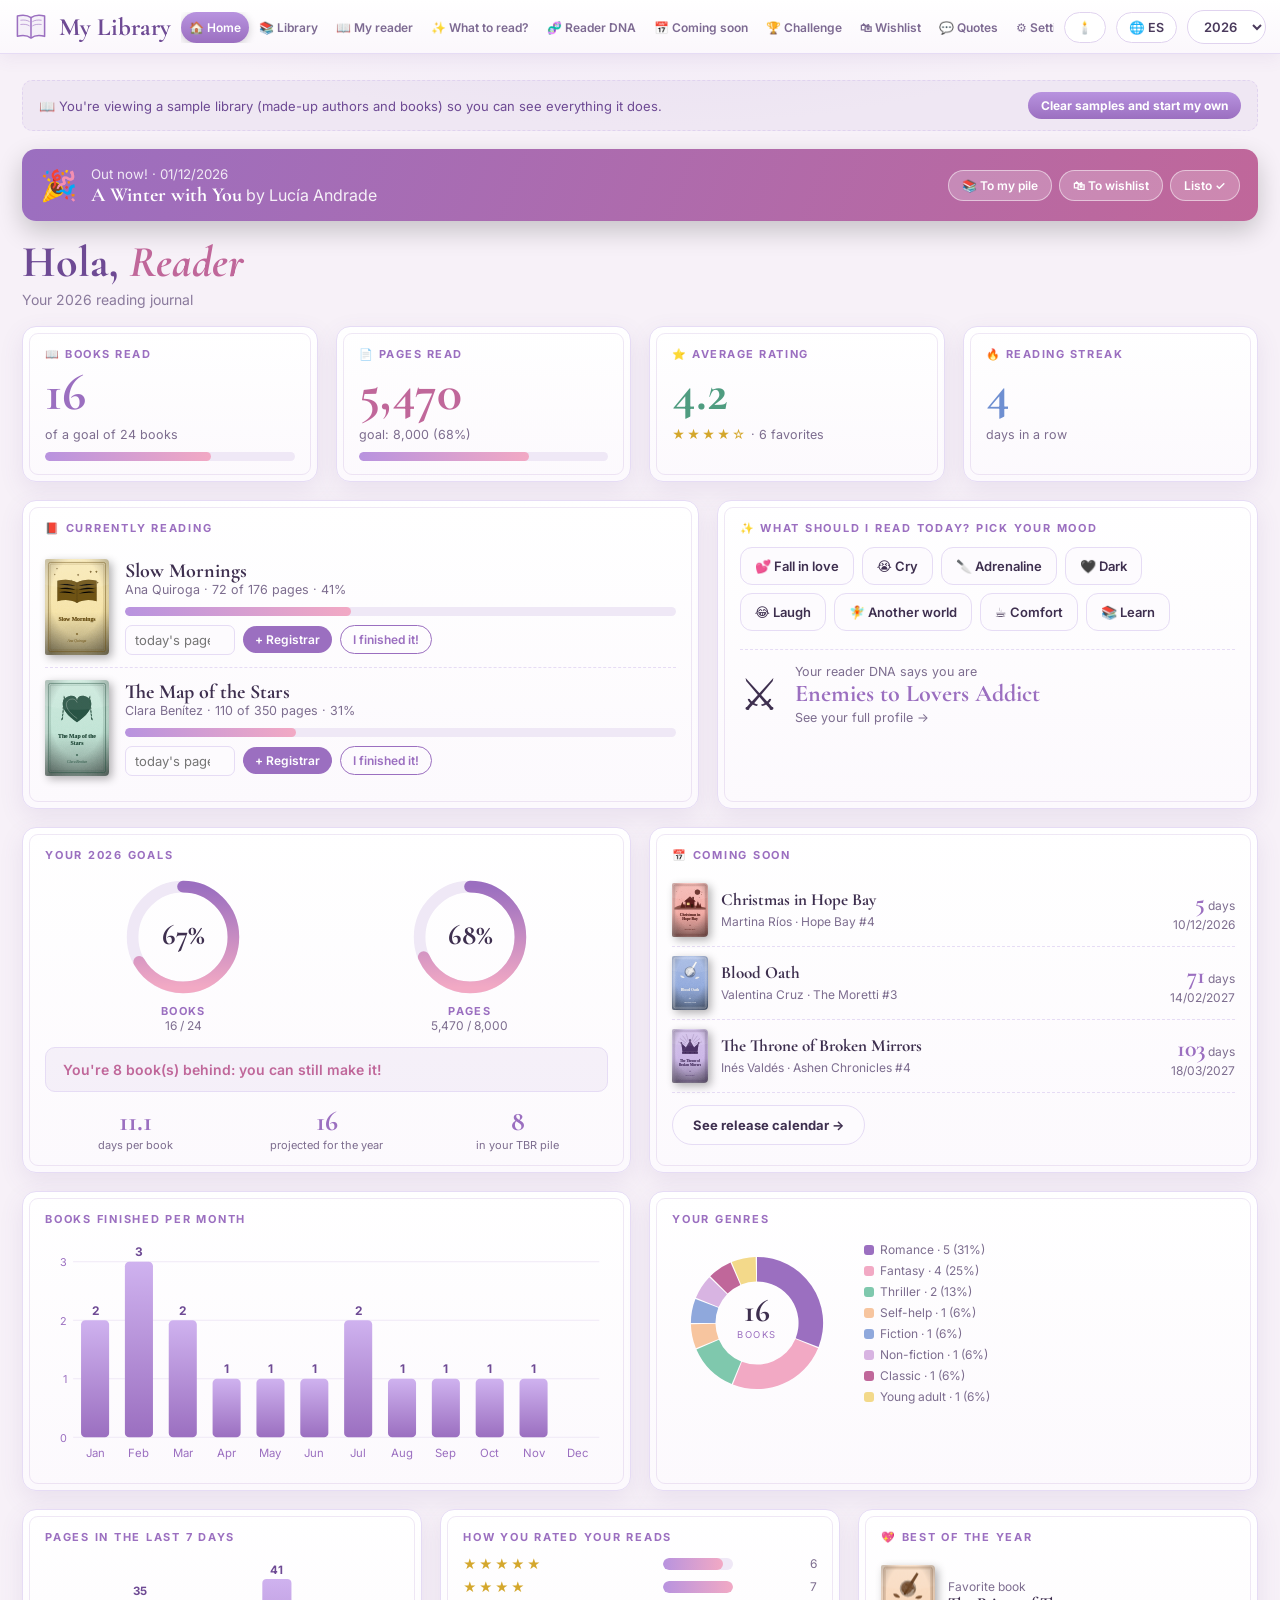
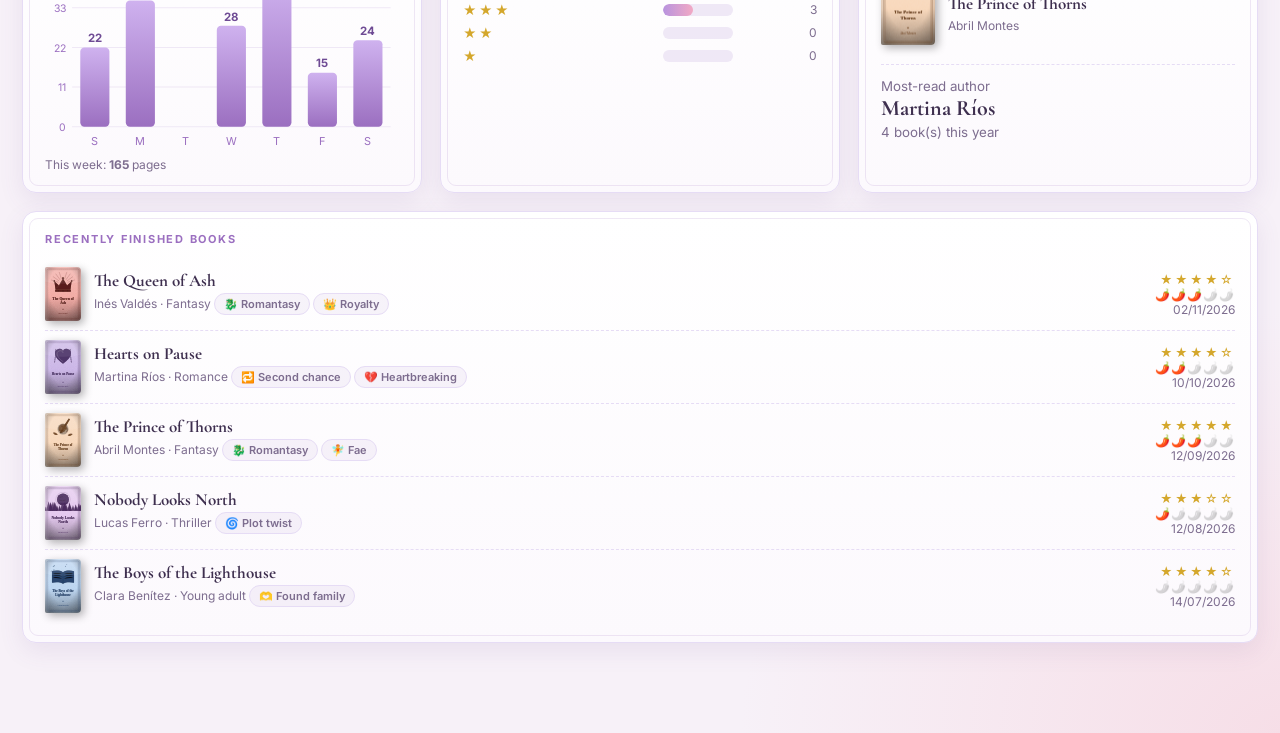
==== index.html @ da9f0149 "Lector en celular: páginas bien contadas en Safari, modo 'Hacia abajo', papel Noche/Sepia/Blanco en " ====
<!DOCTYPE html>
<html lang="es" data-theme="lila">
<head>
<meta charset="utf-8">
<meta name="viewport" content="width=device-width,initial-scale=1">
<title>Mi Biblioteca · Reading Journal</title>
<link rel="preconnect" href="https://fonts.googleapis.com">
<link rel="preconnect" href="https://fonts.gstatic.com" crossorigin>
<link href="https://fonts.googleapis.com/css2?family=Cormorant+Garamond:ital,wght@0,500;0,600;0,700;1,500;1,600&family=Inter:wght@400;500;600;700&display=swap" rel="stylesheet">
<style>
:root{
  --serif:'Cormorant Garamond','Palatino Linotype',Georgia,serif;
  --sans:'Inter',system-ui,-apple-system,'Segoe UI',Roboto,sans-serif;
}
/* ===== TEMA CLÁSICA (biblioteca antigua) ===== */
html[data-theme=clasica]{
  --bg:#140b06;--glow1:rgba(217,183,101,.14);--glow2:rgba(123,34,48,.18);
  --top1:#2c170b;--top2:#1d0f07;--topline:rgba(217,183,101,.35);--topsh:0 6px 20px rgba(0,0,0,.55);
  --brand:#f0dc9f;--brand2:#a8832f;--nav:#cdb98d;--navh:#f0dc9f;
  --acc1:#e3c675;--acc2:#b8903a;--accink:#2b1a0a;
  --h1:#f0dc9f;--h1em:#ffffff;--sub:#b9a47c;
  --field:#1c0f07;--fieldb:#6b4a22;--fieldt:#f0dc9f;--fieldph:#8a7448;
  --card1:#f7edd7;--card2:#eadcb9;--cardb:#bda06a;--cardin:rgba(168,131,47,.45);--cardsh:0 10px 24px rgba(0,0,0,.45),inset 0 0 40px rgba(150,110,40,.12);
  --ink:#2b1d14;--ink2:#6a5642;--lab:#7a5a24;
  --c1:#7b2230;--c1h:#962b3c;--c2:#9a7421;--c3:#24463a;--c4:#233a5e;
  --barbg:rgba(122,90,36,.2);--bar1:#9a7421;--bar2:#d9b765;
  --inbg:#fffaf0;--dash:rgba(122,90,36,.35);--chipon:#d9b765;--chipont:#2b1a0a;
  --ov:rgba(8,4,2,.82);--soft:rgba(217,183,101,.08);
}
/* ===== TEMA LILA (colores del Excel) ===== */
html[data-theme=lila]{
  --bg:#f7f1f8;--glow1:rgba(230,220,245,.95);--glow2:rgba(246,214,224,.7);
  --top1:#ffffff;--top2:#fbf7fc;--topline:#e6dcf5;--topsh:0 4px 18px rgba(110,74,148,.08);
  --brand:#6e4a94;--brand2:#9b6fc0;--nav:#7d6a92;--navh:#6e4a94;
  --acc1:#b893df;--acc2:#9b6fc0;--accink:#ffffff;
  --h1:#6e4a94;--h1em:#c0679a;--sub:#8a7a9c;
  --field:#ffffff;--fieldb:#e0d3ef;--fieldt:#4a3a5c;--fieldph:#b3a5c4;
  --card1:#ffffff;--card2:#fcf9fd;--cardb:#e6dcf5;--cardin:rgba(155,111,192,.16);--cardsh:0 8px 24px rgba(110,74,148,.10);
  --ink:#3e2f4f;--ink2:#7d6d8f;--lab:#9b6fc0;
  --c1:#9b6fc0;--c1h:#8a5db1;--c2:#c0679a;--c3:#4f9c80;--c4:#6f8fd1;
  --barbg:#efe8f6;--bar1:#b893df;--bar2:#f2a9c4;
  --inbg:#fdfbfe;--dash:#e6dcf5;--chipon:#9b6fc0;--chipont:#ffffff;
  --ov:rgba(62,47,79,.45);--soft:rgba(155,111,192,.08);
}
*{box-sizing:border-box;margin:0;padding:0}
html{scroll-behavior:smooth}
body{font-family:var(--sans);color:var(--ink);background:
  radial-gradient(1200px 600px at 50% -10%,var(--glow1),transparent 60%),
  radial-gradient(900px 700px at 100% 100%,var(--glow2),transparent 60%),var(--bg);min-height:100vh;-webkit-font-smoothing:antialiased;transition:background .4s}
button{font:inherit;cursor:pointer;border:0;background:none;color:inherit}
input,select,textarea{font:inherit;color:var(--ink)}

/* cabecera */
.top{position:sticky;top:0;z-index:50;background:linear-gradient(var(--top1),var(--top2));box-shadow:var(--topsh),inset 0 -1px 0 var(--topline)}
.top-in{max-width:1360px;margin:0 auto;padding:10px 22px;display:flex;align-items:center;gap:18px}
.brand{display:flex;align-items:center;gap:11px;text-decoration:none;flex:none}
.brand svg{width:34px;height:34px}
.brand b{font:700 25px/1 var(--serif);color:var(--brand);display:block}
.brand small{font:600 9.5px var(--sans);letter-spacing:.2em;text-transform:uppercase;color:var(--brand2)}
.nav{display:flex;gap:2px;flex:1;overflow-x:auto;scrollbar-width:none}
.nav::-webkit-scrollbar{display:none}
.nav button{padding:8px 12px;border-radius:99px;font:600 12.5px var(--sans);color:var(--nav);transition:.2s;white-space:nowrap}
.nav button:hover{color:var(--navh);background:var(--soft)}
.nav button.on{background:linear-gradient(var(--acc1),var(--acc2));color:var(--accink);box-shadow:0 2px 8px rgba(0,0,0,.18)}
.hsel{background:var(--field);color:var(--fieldt);border:1px solid var(--fieldb);border-radius:99px;padding:7px 12px;font:600 13px var(--sans);flex:none}
 @media(min-width:761px) and (max-width:1560px){.nav button{padding:8px 8px;font-size:12px}.top-in{gap:10px;padding:10px 14px}.brand small{display:none}.themebtn .tl{display:none}}
.themebtn{flex:none;padding:7px 12px;border-radius:99px;border:1px solid var(--fieldb);background:var(--field);color:var(--fieldt);font:600 12.5px var(--sans)}

main{max-width:1360px;margin:0 auto;padding:26px 22px 90px}
h1.pt{font:700 44px/1.05 var(--serif);color:var(--h1)}
h1.pt em{font-style:italic;color:var(--h1em)}
.sub{color:var(--sub);font-size:14px;margin-top:6px}
.demo{margin:0 0 18px;padding:11px 16px;border:1px dashed var(--fieldb);border-radius:10px;background:var(--soft);color:var(--h1);font-size:13px;display:flex;gap:14px;align-items:center;flex-wrap:wrap}
.demo button{margin-left:auto;padding:6px 13px;border-radius:99px;background:linear-gradient(var(--acc1),var(--acc2));color:var(--accink);font-weight:700;font-size:12px}
.alert{margin:0 0 18px;padding:14px 18px;border-radius:14px;display:flex;gap:14px;align-items:center;flex-wrap:wrap;color:#fff;
  background:linear-gradient(110deg,var(--c1),var(--c2));box-shadow:0 10px 26px rgba(0,0,0,.2);animation:pop .5s cubic-bezier(.2,1.4,.4,1)}
.alert .big{font-size:30px}
.alert b{font:700 20px var(--serif)}
.alert .ab{margin-left:auto;display:flex;gap:7px;flex-wrap:wrap}
.alert .ab button{padding:7px 13px;border-radius:99px;background:rgba(255,255,255,.22);color:#fff;font:600 12px var(--sans);border:1px solid rgba(255,255,255,.5)}
.alert .ab button:hover{background:rgba(255,255,255,.35)}
@keyframes pop{from{transform:scale(.94);opacity:0}}

/* tarjetas */
.card{position:relative;background:linear-gradient(var(--card1),var(--card2));color:var(--ink);border-radius:14px;padding:20px 22px;border:1px solid var(--cardb);box-shadow:var(--cardsh)}
.card::before{content:'';position:absolute;inset:6px;border:1px solid var(--cardin);border-radius:9px;pointer-events:none}
.card h3{font:700 11px var(--sans);letter-spacing:.16em;text-transform:uppercase;color:var(--lab);margin-bottom:12px}
.grid{display:grid;gap:18px}
.g4{grid-template-columns:repeat(4,1fr)}.g3{grid-template-columns:repeat(3,1fr)}.g2{grid-template-columns:repeat(2,1fr)}
.mt{margin-top:18px}
.kpi .n{font:700 52px/1 var(--serif);color:var(--c1)}
.kpi .l{font:700 11px var(--sans);letter-spacing:.14em;text-transform:uppercase;color:var(--lab);margin-bottom:6px}
.kpi .s{font-size:12.5px;color:var(--ink2);margin-top:8px}
.kpi.k2 .n{color:var(--c2)}.kpi.k3 .n{color:var(--c3)}.kpi.k4 .n{color:var(--c4)}
.bar{height:9px;border-radius:99px;background:var(--barbg);overflow:hidden;margin-top:10px}
.bar i{display:block;height:100%;background:linear-gradient(90deg,var(--bar1),var(--bar2));border-radius:99px}
.stars{color:#d4a72c;letter-spacing:2px}
.chili{white-space:nowrap;letter-spacing:1px}
.chili i{font-style:normal;filter:grayscale(1);opacity:.28}
.msg{padding:13px 17px;border-radius:10px;background:var(--soft);color:var(--c3);font-weight:600;font-size:14px;border:1px solid var(--dash)}
.msg.warn{color:var(--c2)}
.reading{display:flex;gap:16px;align-items:center;padding:12px 0;border-bottom:1px dashed var(--dash)}
.reading:last-child{border:0}
.th{flex:none;border-radius:2px 4px 4px 2px;background-size:cover;background-position:center;box-shadow:3px 3px 8px rgba(0,0,0,.3),inset 3px 0 3px rgba(255,255,255,.2);cursor:pointer}
.reading .th{width:64px;height:96px}
.reading h4{font:700 20px/1.1 var(--serif)}
.reading p{font-size:12.5px;color:var(--ink2)}
.logrow{display:flex;gap:8px;margin-top:9px;align-items:center;flex-wrap:wrap}
.logrow input{width:110px;padding:6px 9px;border-radius:7px;border:1px solid var(--cardb);background:var(--inbg);font-size:13px}
.mini{padding:6px 12px;border-radius:99px;background:var(--c1);color:#fff;font:600 12px var(--sans);transition:.2s;white-space:nowrap}
.mini:hover{background:var(--c1h)}
.mini.o{background:transparent;color:var(--c1);border:1px solid var(--c1)}
.last{display:flex;gap:13px;align-items:center;padding:9px 0;border-bottom:1px dashed var(--dash);cursor:pointer}
.last:last-child{border:0}
.last .th{width:36px;height:54px}
.last b{font:700 17px var(--serif);display:block;line-height:1.1}
.last small{color:var(--ink2);font-size:12px}
.last .r{margin-left:auto;text-align:right;font-size:12px;color:var(--ink2)}
.legend{display:flex;flex-wrap:wrap;gap:6px 14px;font-size:12px;color:var(--ink2)}
.legend i{display:inline-block;width:10px;height:10px;border-radius:3px;margin-right:6px;vertical-align:-1px}
.empty{color:var(--ink2);font-style:italic;padding:12px 0;font-size:14px}
.tag{display:inline-block;padding:3px 9px;border-radius:99px;font:600 11px var(--sans);background:var(--soft);border:1px solid var(--dash);color:var(--ink2);margin:2px 3px 2px 0;white-space:nowrap}
.moodbtns{display:flex;flex-wrap:wrap;gap:8px}
.moodbtns button{padding:10px 14px;border-radius:12px;background:var(--inbg);border:1px solid var(--cardb);font:600 13px var(--sans);color:var(--ink);transition:.2s}
.moodbtns button:hover{transform:translateY(-2px);border-color:var(--c1);color:var(--c1)}
.arche{display:flex;gap:16px;align-items:center;cursor:pointer}
.arche .e{font-size:44px}
.arche b{font:700 24px/1.1 var(--serif);color:var(--c1)}
.arche small{color:var(--ink2);font-size:12.5px;display:block}
.arche b{display:block;margin:2px 0}

/* herramientas */
.tools{display:flex;gap:9px;flex-wrap:wrap;align-items:center;margin:18px 0 12px}
.tools input[type=search]{flex:1;min-width:200px;max-width:320px;padding:10px 16px;border-radius:99px;border:1px solid var(--fieldb);background:var(--field);color:var(--fieldt)}
.tools input::placeholder{color:var(--fieldph)}
.chip{padding:8px 13px;border-radius:99px;border:1px solid var(--fieldb);color:var(--fieldt);font:600 12.5px var(--sans);background:var(--field);transition:.2s;white-space:nowrap}
.chip:hover{border-color:var(--chipon)}
.chip.on{background:var(--chipon);color:var(--chipont);border-color:var(--chipon)}
.tools select{padding:9px 12px;border-radius:99px;border:1px solid var(--fieldb);background:var(--field);color:var(--fieldt);font-size:13px;max-width:230px}
.btn{padding:11px 20px;border-radius:99px;background:linear-gradient(var(--acc1),var(--acc2));color:var(--accink);font:700 13px var(--sans);box-shadow:0 3px 10px rgba(0,0,0,.2);transition:.2s;white-space:nowrap;text-decoration:none;display:inline-block}
.btn:hover{filter:brightness(1.07);transform:translateY(-1px)}
.btn.dark{background:var(--field);color:var(--fieldt);border:1px solid var(--fieldb);box-shadow:none}
.card .btn.dark{background:var(--inbg);color:var(--ink);border-color:var(--cardb)}
.btn.red{background:linear-gradient(#c0475a,#8d1b2a);color:#fff}
.seg{display:inline-flex;border:1px solid var(--fieldb);border-radius:99px;overflow:hidden}
.seg button{padding:8px 14px;font:600 12.5px var(--sans);color:var(--fieldt);background:var(--field)}
.seg button.on{background:var(--chipon);color:var(--chipont)}
.az{display:flex;flex-wrap:wrap;gap:3px;margin:0 0 18px;align-items:center}
.az span{font:700 10.5px var(--sans);letter-spacing:.14em;text-transform:uppercase;color:var(--sub);margin-right:8px}
.az button{width:27px;height:27px;border-radius:7px;font:700 14px var(--serif);color:var(--fieldt);background:var(--field);border:1px solid var(--fieldb)}
.az button:disabled{opacity:.25;cursor:default}
.az button:not(:disabled):hover{background:var(--chipon);color:var(--chipont)}

/* ===== ESCENA BIBLIOTECA ===== */
.scene{position:relative;border-radius:18px;padding:64px 26px 40px;overflow:hidden}
html[data-theme=clasica] .scene{background:
   radial-gradient(520px 340px at 50% -5%,rgba(255,206,120,.30),transparent 65%),
   radial-gradient(260px 260px at 6% 8%,rgba(255,190,100,.14),transparent 70%),
   radial-gradient(260px 260px at 94% 8%,rgba(255,190,100,.14),transparent 70%),
   repeating-linear-gradient(90deg,#2a1710 0 70px,#2f1a12 70px 140px),#2a1710;
  box-shadow:inset 0 0 120px rgba(0,0,0,.85),0 24px 50px rgba(0,0,0,.6);border:1px solid #000}
html[data-theme=lila] .scene{padding-top:118px;background:
   radial-gradient(760px 340px at 50% 0%,rgba(255,170,220,.55),transparent 70%),
   radial-gradient(520px 420px at 0% 100%,rgba(255,130,195,.28),transparent 70%),
   radial-gradient(520px 420px at 100% 100%,rgba(185,135,255,.28),transparent 70%),
   linear-gradient(180deg,#341b4d 0%,#552c6c 45%,#8a4a88 100%);
  box-shadow:inset 0 0 140px rgba(18,4,32,.65),0 26px 60px rgba(85,44,108,.45);border:1px solid #3d2156}
.scene>.case{z-index:2}
#dBack,#dFront{position:absolute;inset:0;pointer-events:none;overflow:hidden;border-radius:inherit}
#dBack{z-index:0}#dFront{z-index:3}
#dFront svg{position:absolute;left:0;top:0}
.bk{position:absolute;border-radius:50%;background:radial-gradient(circle,var(--c) 0,transparent 68%);animation:drift var(--d) ease-in-out infinite alternate}
@keyframes drift{to{transform:translate(var(--x),var(--y)) scale(1.15)}}
.ff{position:absolute;width:4px;height:4px;border-radius:50%;background:#fff3fa;box-shadow:0 0 7px 3px rgba(255,160,215,.85),0 0 16px 6px rgba(255,160,215,.35);opacity:0;animation:ffly var(--d) ease-in-out infinite}
@keyframes ffly{0%{opacity:0;transform:translate(0,0)}20%{opacity:1}60%{opacity:.4}80%{opacity:1}100%{opacity:0;transform:translate(var(--x),-170px)}}
.petal{position:absolute;top:-24px;width:12px;height:10px;border-radius:120% 0 120% 0;background:linear-gradient(135deg,#fff0f6,#f7a6cb 60%,#e982b3);box-shadow:0 1px 2px rgba(90,20,60,.3);animation:fall var(--d) linear infinite}
@keyframes fall{0%{transform:translate(0,0) rotate(0);opacity:0}6%{opacity:1}25%{transform:translate(var(--s),calc(var(--h)*.25)) rotate(130deg)}50%{transform:translate(calc(var(--s)*-1),calc(var(--h)*.5)) rotate(260deg)}75%{transform:translate(var(--s),calc(var(--h)*.75)) rotate(390deg)}94%{opacity:1}100%{transform:translate(0,var(--h)) rotate(520deg);opacity:0}}
.wis{transform-box:fill-box;transform-origin:50% 0;animation:sway 4s ease-in-out infinite alternate}
@keyframes sway{from{transform:rotate(-3.5deg)}to{transform:rotate(3.5deg)}}
.blb{animation:tw2 2.4s ease-in-out infinite alternate}
@keyframes tw2{from{opacity:.35}to{opacity:1}}
@media(prefers-reduced-motion:reduce){.petal,.ff{display:none}.wis,.bk,.blb{animation:none}}
html[data-theme=clasica] .scene::before{content:'';position:absolute;inset:0;pointer-events:none;opacity:.35;mix-blend-mode:overlay;
  background:url("data:image/svg+xml;utf8,<svg xmlns='http://www.w3.org/2000/svg' width='220' height='220'><filter id='n'><feTurbulence type='fractalNoise' baseFrequency='.8' numOctaves='3' stitchTiles='stitch'/><feColorMatrix values='0 0 0 0 .5  0 0 0 0 .35  0 0 0 0 .2  0 0 0 .9 0'/></filter><rect width='100%' height='100%' filter='url(%23n)'/></svg>")}
.chandelier{position:absolute;top:0;left:50%;transform:translateX(-50%);width:120px;height:52px;pointer-events:none;z-index:2}
.chandelier .glow{animation:flick 3s infinite alternate}
@keyframes flick{0%{opacity:.8}40%{opacity:1}60%{opacity:.7}100%{opacity:.95}}
.rail{position:absolute;left:30px;right:30px;top:20px;height:6px;border-radius:3px;z-index:2;background:linear-gradient(#f3d98a,#9a741f 55%,#5c4210);box-shadow:0 3px 6px rgba(0,0,0,.6)}
.ladder{position:absolute;top:16px;right:76px;width:58px;z-index:4;pointer-events:none;filter:drop-shadow(6px 6px 8px rgba(0,0,0,.55))}
.garland{position:absolute;left:24px;right:24px;top:6px;height:52px;z-index:3;pointer-events:none}
.garland svg{position:absolute;inset:0;width:100%;height:100%}
.bulb{position:absolute;width:9px;height:12px;margin:-2px 0 0 -4.5px;border-radius:50% 50% 45% 45%;background:radial-gradient(circle at 50% 40%,#fffbe6,#ffd56b 70%);
  box-shadow:0 0 10px 3px rgba(255,214,120,.75);animation:tw 2.6s infinite alternate}
@keyframes tw{from{opacity:.55;box-shadow:0 0 4px 1px rgba(255,214,120,.5)}to{opacity:1}}
.case{position:relative;max-width:1100px;margin:0 auto;padding:34px 30px 22px;border-radius:12px 12px 3px 3px}
html[data-theme=clasica] .case{border:2px solid #120803;background:linear-gradient(90deg,#2b160a,#5a3319 2.5%,#3f2410 6%,#3a200f 94%,#5a3319 97.5%,#2b160a);box-shadow:0 30px 60px rgba(0,0,0,.7),inset 0 0 50px rgba(0,0,0,.55)}
html[data-theme=lila] .case{border:1px solid #cdb6dd;background:linear-gradient(90deg,#dccbe6,#fffaff 3%,#f5ecf7 6%,#f5ecf7 94%,#fffaff 97%,#dccbe6);box-shadow:0 34px 70px rgba(18,4,32,.6),0 0 60px rgba(255,160,215,.25),inset 0 0 30px rgba(110,74,148,.1)}
.case::before{content:'';position:absolute;left:-16px;right:-16px;top:-18px;height:38px;border-radius:7px 7px 2px 2px}
html[data-theme=clasica] .case::before{background:linear-gradient(#8a5a2d,#5e3719 55%,#3a2010);box-shadow:0 8px 16px rgba(0,0,0,.6),inset 0 2px 0 rgba(255,228,170,.35),inset 0 -3px 0 rgba(0,0,0,.4)}
html[data-theme=lila] .case::before{background:linear-gradient(#ffffff,#f3ecf8 60%,#e3d6ee);box-shadow:0 8px 16px rgba(110,74,148,.18),inset 0 -2px 0 #d9c9ea}
.case::after{content:'';position:absolute;left:30%;right:30%;top:-26px;height:12px;border-radius:50% 50% 0 0/100% 100% 0 0}
html[data-theme=clasica] .case::after{background:linear-gradient(#a06c36,#6a3f1c);box-shadow:inset 0 2px 0 rgba(255,228,170,.4)}
html[data-theme=lila] .case::after{background:linear-gradient(#fff,#efe6f6);box-shadow:inset 0 -1px 0 #d9c9ea}
.shelves{border-radius:4px}
html[data-theme=clasica] .shelves{box-shadow:inset 0 0 40px rgba(0,0,0,.85),inset 10px 0 18px rgba(0,0,0,.5),inset -10px 0 18px rgba(0,0,0,.5);
  background:linear-gradient(rgba(0,0,0,.45),transparent 22%,transparent 80%,rgba(0,0,0,.45)),repeating-linear-gradient(90deg,#1d0f07 0 36px,#23130a 36px 72px)}
html[data-theme=lila] .shelves{box-shadow:inset 0 0 44px rgba(18,4,32,.7),inset 12px 0 18px rgba(18,4,32,.45),inset -12px 0 18px rgba(18,4,32,.45);
  background:linear-gradient(rgba(18,4,32,.35),transparent 25%,transparent 80%,rgba(18,4,32,.35)),linear-gradient(#58376f,#3e2752)}
html[data-theme=lila] .row{background:radial-gradient(62% 150px at 50% 0,rgba(255,165,215,.42),transparent 100%)}
.row{position:relative;display:flex;align-items:flex-end;gap:2px;padding:0 14px;min-height:var(--rowh,238px)}
.plank{height:22px;position:relative}
html[data-theme=clasica] .plank{background:linear-gradient(#9a6a3a,#6a4120 38%,#3b2110);border-bottom:2px solid #150a04;box-shadow:0 9px 14px rgba(0,0,0,.65),inset 0 1px 0 rgba(255,228,170,.4)}
html[data-theme=clasica] .plank::before{content:'';position:absolute;inset:0;opacity:.3;mix-blend-mode:multiply;
  background:url("data:image/svg+xml;utf8,<svg xmlns='http://www.w3.org/2000/svg' width='400' height='30'><filter id='w'><feTurbulence type='fractalNoise' baseFrequency='.012 .6' numOctaves='3'/><feColorMatrix values='0 0 0 0 .2  0 0 0 0 .1  0 0 0 0 .02  0 0 0 1.4 -.2'/></filter><rect width='100%' height='100%' filter='url(%23w)'/></svg>")}
html[data-theme=lila] .plank{background:linear-gradient(#ffffff,#f4edf9 40%,#dccbec);border-bottom:2px solid #c9b6de;box-shadow:0 8px 14px rgba(18,4,32,.45)}
html[data-theme=lila] .plank::before{content:'';position:absolute;left:12px;right:12px;bottom:-9px;height:16px;z-index:4;pointer-events:none;
  background:radial-gradient(circle,#fff 0 1.3px,#ffb6dc 2.3px,rgba(255,150,205,.5) 3.8px,transparent 7.5px) 0 50%/31px 16px repeat-x;animation:tw2 2.1s ease-in-out infinite alternate}
html[data-theme=lila] .plank::after{content:'';position:absolute;left:5%;right:5%;top:100%;height:70px;z-index:4;pointer-events:none;mix-blend-mode:screen;
  background:radial-gradient(60% 100% at 50% 0,rgba(255,160,210,.32),transparent 100%)}

/* lomos */
.sp{position:relative;flex:none;width:var(--w);height:var(--h);background:var(--c);border-radius:2px 3px 3px 2px;cursor:pointer;
  transition:transform .28s cubic-bezier(.2,.8,.3,1),box-shadow .28s;transform-origin:bottom center;
  box-shadow:inset 3px 0 4px rgba(255,255,255,.16),inset -5px 0 7px rgba(0,0,0,.4),1px 0 2px rgba(0,0,0,.5),-1px 0 1px rgba(0,0,0,.35)}
.sp::before{content:'';position:absolute;inset:0;border-radius:inherit;mix-blend-mode:overlay;opacity:var(--grain,.7);
  background:linear-gradient(90deg,rgba(255,255,255,.2),transparent 25%,transparent 70%,rgba(0,0,0,.3)),
   url("data:image/svg+xml;utf8,<svg xmlns='http://www.w3.org/2000/svg' width='120' height='120'><filter id='l'><feTurbulence type='fractalNoise' baseFrequency='.9' numOctaves='2'/><feColorMatrix values='0 0 0 0 .5  0 0 0 0 .5  0 0 0 0 .5  0 0 0 1.2 -.1'/></filter><rect width='100%' height='100%' filter='url(%23l)'/></svg>")}
html[data-theme=lila] .sp{--grain:.35}
.sp::after{content:'';position:absolute;inset:0;pointer-events:none;border-radius:inherit;opacity:.85;
  background:linear-gradient(var(--g1),var(--g1)) 0 12px/100% 2px no-repeat,linear-gradient(var(--g1),var(--g1)) 0 17px/100% 1px no-repeat,
   linear-gradient(var(--g1),var(--g1)) 0 calc(100% - 13px)/100% 2px no-repeat,linear-gradient(var(--g1),var(--g1)) 0 calc(100% - 18px)/100% 1px no-repeat}
.sp span{position:absolute;inset:30px 0;display:flex;align-items:center;justify-content:center;writing-mode:vertical-rl;
  font:700 var(--fs,15px)/1 var(--serif);color:var(--tx);text-shadow:0 1px 1px rgba(0,0,0,.35);overflow:hidden;white-space:nowrap;z-index:2;letter-spacing:.03em}
.sp:hover{transform:translateY(-18px) rotate(-1.2deg);z-index:5;box-shadow:inset 3px 0 4px rgba(255,255,255,.2),inset -5px 0 7px rgba(0,0,0,.4),6px 12px 18px rgba(0,0,0,.45)}
.sp.reading{transform:translateY(-12px)}
.sp.reading:hover{transform:translateY(-26px) rotate(-1.2deg)}
.rib{position:absolute;top:0;left:50%;width:9px;height:34px;margin-left:-4px;background:linear-gradient(90deg,#8d1b2a,#d04a5e,#8d1b2a);z-index:3;clip-path:polygon(0 0,100% 0,100% 100%,50% 82%,0 100%)}
.sp .fv{position:absolute;bottom:23px;left:0;right:0;text-align:center;color:#ffe08a;font-size:12px;z-index:3;text-shadow:0 1px 2px rgba(0,0,0,.6)}
.picked{animation:pick 1.3s ease 2}
@keyframes pick{50%{transform:translateY(-34px);filter:drop-shadow(0 0 14px #ffd36a)}}
.flash{animation:flash 1.2s ease 2}
@keyframes flash{50%{transform:translateY(-14px) scale(1.06);filter:drop-shadow(0 0 12px #ffd36a)}}
.sp.add,.cvadd{background:repeating-linear-gradient(45deg,var(--soft) 0 6px,transparent 6px 12px);border:1.5px dashed var(--brand2);box-shadow:none;display:grid;place-items:center;color:var(--brand2);font:600 26px var(--serif);cursor:pointer}
.sp.add::before,.sp.add::after{display:none}
/* separadores A-Z */
.divi{flex:none;width:30px;height:var(--dh,150px);align-self:flex-end;position:relative;border-radius:5px 5px 2px 2px;margin:0 5px;display:flex;justify-content:center}
html[data-theme=clasica] .divi{background:linear-gradient(90deg,#9c7a2c,#f0d98f 45%,#a8832f);box-shadow:2px 0 4px rgba(0,0,0,.6),inset 0 0 0 1px rgba(60,40,10,.4)}
html[data-theme=lila] .divi{background:linear-gradient(90deg,#d9c9ea,#ffffff 45%,#d9c9ea);box-shadow:2px 0 4px rgba(110,74,148,.25),inset 0 0 0 1px #cbb8e0}
.divi b{margin-top:9px;font:700 19px/1 var(--serif)}
html[data-theme=clasica] .divi b{color:#3b2410}
html[data-theme=lila] .divi b{color:#6e4a94}
/* portadas 3D */
.cv{position:relative;flex:none;width:var(--W);margin:0 14px 0 8px;cursor:pointer;transition:transform .3s;transform-origin:bottom}
.cv:hover{transform:translateY(-12px)}
.cv .lbl{position:absolute;top:-4px;left:2px;color:#fff;font:700 9px var(--sans);letter-spacing:.1em;padding:3px 7px;border-radius:2px;z-index:6;box-shadow:0 2px 5px rgba(0,0,0,.4);background:#8d1b2a}
.b3{width:var(--W);height:var(--H);perspective:1100px;position:relative}
.b3i{position:relative;width:100%;height:100%;transform-style:preserve-3d;transform:rotateY(var(--ry,26deg));transition:transform .5s cubic-bezier(.2,.8,.3,1)}
.cv:hover .b3i{transform:rotateY(8deg)}
.f{position:absolute;backface-visibility:hidden}
.f.front{width:var(--W);height:var(--H);transform:translateZ(calc(var(--D)/2));background-size:cover;background-position:center;border-radius:1px 4px 4px 1px;box-shadow:inset 4px 0 5px rgba(255,255,255,.22),inset -3px 0 5px rgba(0,0,0,.22)}
.f.front::after{content:'';position:absolute;inset:0;border-radius:inherit;background:linear-gradient(105deg,rgba(255,255,255,.28),transparent 22%,transparent 60%,rgba(0,0,0,.2)),linear-gradient(90deg,transparent 4%,rgba(0,0,0,.25) 5.2%,transparent 7%)}
.f.spine{width:var(--D);height:var(--H);left:calc(var(--D)/-2);transform:rotateY(-90deg);background:var(--c);box-shadow:inset 0 0 8px rgba(0,0,0,.4)}
.f.spine::before{content:'';position:absolute;inset:0;background:linear-gradient(var(--g1),var(--g1)) 0 10px/100% 2px no-repeat,linear-gradient(var(--g1),var(--g1)) 0 calc(100% - 12px)/100% 2px no-repeat;opacity:.8}
.f.spine span{position:absolute;inset:18px 0;display:flex;align-items:center;justify-content:center;writing-mode:vertical-rl;transform:rotate(180deg);font:700 calc(var(--D)*.45)/1 var(--serif);color:var(--tx);white-space:nowrap;overflow:hidden}
.f.pages{width:var(--D);height:calc(var(--H) - 6px);top:3px;left:calc(var(--W) - var(--D)/2);transform:rotateY(90deg);background:repeating-linear-gradient(90deg,#f6efde 0 1.5px,#d8cdb2 1.5px 2.5px);box-shadow:inset 0 0 6px rgba(0,0,0,.3)}
.f.back{width:var(--W);height:var(--H);transform:rotateY(180deg) translateZ(calc(var(--D)/2));background:var(--c)}
.b3sh{position:absolute;left:6%;right:-4%;bottom:-10px;height:16px;background:radial-gradient(ellipse at center,rgba(0,0,0,.5),transparent 70%);filter:blur(3px);z-index:-1}
#tip{position:fixed;z-index:90;pointer-events:none;max-width:270px;background:linear-gradient(var(--card1),var(--card2));color:var(--ink);border:1px solid var(--cardb);border-radius:12px;padding:12px 14px;font-size:12.5px;box-shadow:0 14px 30px rgba(0,0,0,.3);opacity:0;transition:opacity .15s}
#tip.on{opacity:1}
#tip b{font:700 18px/1.1 var(--serif);display:block}
#tip small{color:var(--ink2)}

/* ===== modal ===== */
.ov{position:fixed;inset:0;z-index:100;background:var(--ov);backdrop-filter:blur(4px);display:flex;align-items:flex-start;justify-content:center;padding:30px 14px;overflow:auto;animation:fade .2s}
@keyframes fade{from{opacity:0}}
.dlg{position:relative;width:min(1020px,100%);background:linear-gradient(var(--card1),var(--card2));color:var(--ink);border-radius:16px;border:1px solid var(--cardb);box-shadow:0 30px 80px rgba(0,0,0,.45);padding:26px 28px;display:grid;grid-template-columns:290px 1fr;gap:26px}
.dlg h2{font:700 30px var(--serif);grid-column:1/-1;color:var(--c1);margin-bottom:-8px}
.dlg .x{position:absolute;top:14px;right:16px;font-size:22px;color:var(--ink2);width:34px;height:34px;border-radius:50%}
.dlg .x:hover{background:var(--soft)}
.stage{border-radius:12px;padding:30px 0 20px;display:flex;flex-direction:column;align-items:center;gap:14px;cursor:grab;user-select:none;touch-action:pan-y}
html[data-theme=clasica] .stage{background:radial-gradient(circle at 50% 40%,#8a5a32,#3b2110);box-shadow:inset 0 0 30px rgba(0,0,0,.6)}
html[data-theme=lila] .stage{background:radial-gradient(circle at 50% 35%,#ffffff,#e6dcf5);box-shadow:inset 0 0 30px rgba(110,74,148,.15)}
.stage.drop{outline:3px dashed var(--c1)}
.stage .b3{margin:10px 0 16px}
.stage .b3i{transition:transform .15s}
.stage small{font-size:11.5px;text-align:center;padding:0 14px;opacity:.85}
html[data-theme=clasica] .stage small{color:#e9d8ae}
.btnrow{display:flex;gap:7px;flex-wrap:wrap;justify-content:center;padding:0 10px}
html[data-theme=clasica] .btnrow .mini{background:rgba(0,0,0,.35);color:#f0dc9f;border:1px solid #8a6a32}
.mtabs{display:flex;gap:6px;margin-bottom:14px;flex-wrap:wrap}
.mtabs button{padding:8px 14px;border-radius:99px;border:1px solid var(--cardb);font:600 12.5px var(--sans);color:var(--ink2);background:var(--inbg)}
.mtabs button.on{background:var(--c1);border-color:var(--c1);color:#fff}
.msec{display:none;grid-template-columns:1fr 1fr;gap:12px 14px;align-content:start}
.msec.on{display:grid}
.msec label,.lbl2{display:block;font:700 10.5px var(--sans);letter-spacing:.1em;text-transform:uppercase;color:var(--lab)}
.msec .full{grid-column:1/-1}
.msec input:not([type=checkbox]),.msec select,.msec textarea,.fld{width:100%;margin-top:5px;padding:9px 11px;border-radius:8px;border:1px solid var(--cardb);background:var(--inbg);font-size:14px}
.msec textarea{resize:vertical;min-height:70px}
.msec input:focus,.msec select:focus,.msec textarea:focus{outline:2px solid var(--c1)}
.starpick{margin-top:5px;font-size:28px;letter-spacing:3px;color:#d8ccb4;line-height:1}
.starpick b{cursor:pointer;font-weight:400}
.starpick b.on{color:#d4a72c}
.spicepick{display:flex;gap:4px;margin-top:6px;align-items:center;flex-wrap:wrap}
.spicepick b{font-size:26px;cursor:pointer;filter:grayscale(1);opacity:.3;transition:.15s}
.spicepick b.on{filter:none;opacity:1}
.spicepick button{font-size:11px;padding:4px 9px;border-radius:99px;border:1px solid var(--cardb);color:var(--ink2);margin-right:4px}
.spicepick em{font-style:normal;font-size:12.5px;color:var(--c2);font-weight:600;margin-left:8px}
.favbtn{margin-top:5px;padding:8px 14px;border-radius:99px;border:1px solid var(--cardb);background:var(--inbg);font-weight:600;font-size:13px;color:var(--ink2)}
.favbtn.on{background:#f8dce4;color:#a33456;border-color:#e3a3b5}
.tg{margin:4px 0 10px}
.tg small{display:block;font:700 10.5px var(--sans);letter-spacing:.08em;color:var(--ink2);margin-bottom:5px}
.tcs{display:flex;flex-wrap:wrap;gap:6px}
.tc{padding:6px 11px;border-radius:99px;border:1px solid var(--cardb);background:var(--inbg);font:600 12px var(--sans);color:var(--ink2);transition:.15s}
.tc:hover{border-color:var(--c1)}
.tc.on{background:var(--c1);color:#fff;border-color:var(--c1)}
.actions{grid-column:1/-1;display:flex;gap:10px;justify-content:flex-end;align-items:center;margin-top:4px;flex-wrap:wrap}
.actions .del{margin-right:auto;color:#a33456;font-weight:600;font-size:13px}
.ck{display:flex;gap:8px;align-items:center;font-size:14px;color:var(--ink);margin-top:8px}

/* quiz */
.quiz{max-width:900px;margin:22px auto 0;padding:34px 34px 30px;text-align:center}
.qdots{display:flex;gap:6px;justify-content:center;margin-bottom:18px}
.qdots i{width:34px;height:5px;border-radius:9px;background:var(--barbg)}
.qdots i.on{background:linear-gradient(90deg,var(--bar1),var(--bar2))}
.quiz h2{font:700 40px/1.1 var(--serif);color:var(--c1)}
.quiz .qs{color:var(--ink2);margin:8px 0 22px;font-size:14px}
.opts{display:grid;grid-template-columns:repeat(auto-fill,minmax(170px,1fr));gap:12px;animation:slide .35s ease}
@keyframes slide{from{opacity:0;transform:translateX(30px)}}
.opt{padding:18px 12px;border-radius:14px;border:1.5px solid var(--cardb);background:var(--inbg);color:var(--ink);font:600 14px var(--sans);transition:.2s;display:flex;flex-direction:column;align-items:center;gap:6px}
.opt .oe{font-size:32px;line-height:1}
.opt small{font-weight:500;color:var(--ink2);font-size:11.5px}
.opt:hover{transform:translateY(-3px);border-color:var(--c1);box-shadow:0 8px 18px rgba(0,0,0,.1)}
.opt.on{background:var(--c1);color:#fff;border-color:var(--c1)}
.opt.on small{color:#fff}
.qnav{display:flex;justify-content:space-between;margin-top:22px;gap:10px}
.qnav button.lnk{color:var(--ink2);font-weight:600;font-size:13px}
.res{display:grid;grid-template-columns:300px 1fr;gap:30px;align-items:center;text-align:left}
.res .b3{margin:0 auto;animation:reveal 1s cubic-bezier(.2,.9,.3,1)}
@keyframes reveal{from{transform:translateY(40px) rotateY(-120deg);opacity:0}}
.res h2{font:700 40px/1.05 var(--serif);color:var(--ink)}
.why{list-style:none;margin:14px 0 18px}
.why li{padding:6px 0;font-size:14px;color:var(--ink)}
.pct{display:inline-flex;align-items:center;gap:10px;font:700 15px var(--sans);color:var(--c1)}
.pct b{font:700 46px/1 var(--serif)}
.alts{display:grid;grid-template-columns:repeat(3,1fr);gap:14px;margin-top:22px;text-align:left}
.alt{display:flex;gap:12px;align-items:center;padding:12px;border-radius:12px;border:1px solid var(--cardb);background:var(--inbg);cursor:pointer}
.alt .th{width:44px;height:66px}
.alt b{font:700 16px/1.1 var(--serif);display:block}
.alt small{color:var(--ink2);font-size:11.5px}
.alt .p{margin-left:auto;font:700 20px var(--serif);color:var(--c1)}

/* ADN */
.hero{display:grid;grid-template-columns:1.15fr 1fr;gap:18px;margin-top:22px}
.archcard{text-align:center;padding:34px 26px}
.archcard .e{font-size:76px;line-height:1;animation:pop .7s cubic-bezier(.2,1.4,.4,1)}
.archcard .k{font:700 11px var(--sans);letter-spacing:.2em;text-transform:uppercase;color:var(--lab);margin-top:14px}
.archcard h2{font:700 42px/1.05 var(--serif);color:var(--c1);margin:6px 0 10px}
.archcard p{font-size:15px;line-height:1.55;color:var(--ink);max-width:470px;margin:0 auto}
.archcard .also{margin-top:14px;font-size:13px;color:var(--ink2)}
.tr{display:flex;align-items:center;gap:10px;margin:7px 0}
.tr .nm{width:190px;font-size:13px;font-weight:600;white-space:nowrap;overflow:hidden;text-overflow:ellipsis}
.tr .bar{flex:1;margin:0;height:12px}
.tr .v{width:74px;text-align:right;font-size:12px;color:var(--ink2)}
.bf{display:flex;gap:12px;align-items:center;padding:9px 0;border-bottom:1px dashed var(--dash)}
.bf:last-child{border:0}
.bf .av{width:42px;height:42px;border-radius:50%;display:grid;place-items:center;font:700 18px var(--serif);color:#fff;background:linear-gradient(135deg,var(--c2),var(--c1));flex:none}
.bf b{font:700 18px var(--serif);display:block;line-height:1.1}
.bf small{color:var(--ink2);font-size:12px}

/* lanzamientos */
.months{display:grid;grid-template-columns:repeat(auto-fill,minmax(86px,1fr));gap:8px;margin-top:6px}
.mo{border-radius:10px;border:1px solid var(--cardb);background:var(--inbg);padding:9px 6px;text-align:center;cursor:pointer;transition:.2s}
.mo:hover{border-color:var(--c1)}
.mo small{display:block;font:700 10px var(--sans);letter-spacing:.1em;color:var(--ink2);text-transform:uppercase}
.mo b{font:700 22px var(--serif);color:var(--c1)}
.mo.z b{color:var(--dash)}
.mo.now{box-shadow:0 0 0 2px var(--c1)}
.rel{display:grid;grid-template-columns:auto 1fr auto;gap:18px;align-items:center;padding:16px 0;border-bottom:1px dashed var(--dash)}
.rel:last-child{border:0}
.rel .th{width:62px;height:93px}
.rel h4{font:700 22px/1.1 var(--serif)}
.rel p{font-size:13px;color:var(--ink2);margin:3px 0 6px}
.cd{text-align:center;min-width:110px}
.cd b{display:block;font:700 40px/1 var(--serif);color:var(--c1)}
.cd small{font-size:11px;color:var(--ink2);letter-spacing:.06em;text-transform:uppercase;font-weight:700}
.cd.out b{font-size:24px;color:var(--c3)}
.rel .acts{display:flex;gap:6px;flex-wrap:wrap;margin-top:8px}
.rel .acts a,.rel .acts button{font:600 11.5px var(--sans);padding:5px 10px;border-radius:99px;border:1px solid var(--cardb);background:var(--inbg);color:var(--ink2);text-decoration:none}
.rel .acts a:hover,.rel .acts button:hover{border-color:var(--c1);color:var(--c1)}
.mhd{font:700 13px var(--sans);letter-spacing:.14em;text-transform:uppercase;color:var(--lab);padding:16px 0 4px;border-bottom:2px solid var(--cardb)}
.saga{padding:14px 0;border-bottom:1px dashed var(--dash)}
.saga:last-child{border:0}
.saga h4{font:700 21px var(--serif)}
.saga p{font-size:12.5px;color:var(--ink2);margin:2px 0 10px}
.sagabooks{display:flex;gap:4px;align-items:flex-end}
.sb{width:30px;height:92px;border-radius:2px 3px 3px 2px;display:flex;align-items:flex-end;justify-content:center;font:700 13px var(--serif);color:#fff;padding-bottom:6px;cursor:pointer;box-shadow:inset -3px 0 5px rgba(0,0,0,.25)}
.sb.unread{background:var(--inbg)!important;border:1.5px solid var(--cardb);color:var(--ink2)!important;box-shadow:none}
.sb.up{background:transparent!important;border:1.5px dashed var(--c1);color:var(--c1);box-shadow:none}
.addup{display:grid;grid-template-columns:2fr 1.4fr 1fr 1.3fr .6fr;gap:10px;align-items:end}
.addup label{font:700 10.5px var(--sans);letter-spacing:.1em;text-transform:uppercase;color:var(--lab)}

/* reto / wishlist / citas / ajustes */
.ch{display:flex;gap:14px;align-items:center;padding:11px 4px;border-bottom:1px dashed var(--dash)}
.ch:last-child{border:0}
.ch .no{flex:none;width:38px;height:38px;border-radius:50%;display:grid;place-items:center;font:700 18px var(--serif);border:2px solid var(--cardb);color:var(--lab);background:var(--inbg)}
.ch.done .no{background:var(--c1);color:#fff;border-color:var(--c1)}
.ch input.t{flex:1.1;border:0;background:transparent;font:600 17px var(--serif);color:var(--ink);border-bottom:1px dashed transparent;padding:4px 2px}
.ch input.t:focus{outline:0;border-bottom-color:var(--c1)}
.ch select{flex:1;padding:8px 10px;border-radius:8px;border:1px solid var(--cardb);background:var(--inbg);font-size:13px}
.ch .ckb{flex:none;font:700 12px var(--sans);padding:8px 13px;border-radius:99px;border:1px solid var(--cardb);color:var(--ink2);background:var(--inbg)}
.ch.done .ckb{background:var(--c3);color:#fff;border-color:var(--c3)}
.stamps{display:flex;gap:7px;flex-wrap:wrap;margin-top:6px}
.stamps i{width:26px;height:26px;border-radius:50%;border:2px dashed var(--cardb)}
.stamps i.on{border:2px solid var(--c1);background:var(--c1)}
table.w{width:100%;border-collapse:collapse;font-size:14px}
table.w th{font:700 10.5px var(--sans);letter-spacing:.12em;text-transform:uppercase;color:var(--lab);text-align:left;padding:8px;border-bottom:2px solid var(--cardb)}
table.w td{padding:10px 8px;border-bottom:1px dashed var(--dash);vertical-align:middle}
table.w tr.bought td{opacity:.5;text-decoration:line-through}
table.w input,table.w select{padding:7px 9px;border-radius:7px;border:1px solid var(--cardb);background:var(--inbg);font-size:13px;width:100%}
.pill{display:inline-block;padding:3px 10px;border-radius:99px;font:700 11px var(--sans)}
.pill.Alta{background:#f8d6df;color:#a33456}.pill.Media{background:#f7ebc0;color:#7a5a12}.pill.Baja{background:#d8efe4;color:#2f6b55}
.quote{position:relative;padding:22px 24px 18px 52px}
.quote::after{content:'“';position:absolute;left:14px;top:4px;font:700 80px/1 var(--serif);color:var(--cardin)}
.quote p{font:italic 600 22px/1.3 var(--serif)}
.quote cite{display:block;margin-top:12px;font:600 12px var(--sans);font-style:normal;color:var(--lab)}
.set label{display:block;font:700 10.5px var(--sans);letter-spacing:.1em;text-transform:uppercase;color:var(--lab);margin-bottom:12px}
.set input:not([type=checkbox]){display:block;width:100%;margin-top:5px;padding:9px 11px;border-radius:8px;border:1px solid var(--cardb);background:var(--inbg);font-size:14px}
.set p{font-size:13px;color:var(--ink2);margin-bottom:12px;line-height:1.5}
.themes{display:grid;grid-template-columns:1fr 1fr;gap:12px;margin-bottom:6px}
.tcard{border-radius:12px;border:2px solid var(--cardb);padding:12px;text-align:left;background:var(--inbg)}
.tcard.on{border-color:var(--c1);box-shadow:0 0 0 3px var(--soft)}
.tcard .sw{height:54px;border-radius:8px;margin-bottom:8px;display:flex;align-items:flex-end;gap:3px;padding:6px 8px}
.tcard .sw i{width:10px;border-radius:2px}
.tcard b{font:700 16px var(--serif)}
.toast{position:fixed;left:50%;bottom:26px;transform:translateX(-50%) translateY(30px);background:var(--ink);color:var(--card1);padding:12px 20px;border-radius:99px;font:600 13px var(--sans);opacity:0;transition:.3s;z-index:200;box-shadow:0 10px 30px rgba(0,0,0,.35);pointer-events:none;text-align:center;max-width:92vw}
.toast.on{opacity:1;transform:translateX(-50%)}

@media(max-width:1050px){.g4{grid-template-columns:repeat(2,1fr)}.g3,.g2,.hero{grid-template-columns:1fr!important}.dlg{grid-template-columns:1fr}.ladder{display:none}.res{grid-template-columns:1fr;text-align:center}.alts{grid-template-columns:1fr}.addup{grid-template-columns:1fr 1fr}}
main{overflow-x:clip}
.chips{display:flex;gap:9px;flex-wrap:wrap}
@media(max-width:760px){
  .top-in{display:grid;grid-template-columns:1fr auto auto auto;gap:8px;padding:8px 12px 6px}
  .brand svg{width:28px;height:28px}.brand b{font-size:21px}.brand small{font-size:8.5px}
  .nav{grid-column:1/-1;order:3;margin:0 -12px;padding:0 12px 4px}
  .themebtn .tl{display:none}.themebtn,.hsel{padding:7px 10px}
  main{padding:16px 12px 80px}h1.pt{font-size:32px}.sub{font-size:13px}
  .demo{font-size:12px;padding:10px 12px}.demo button{margin-left:0}
  .alert{padding:12px 14px;gap:10px}.alert .big{font-size:24px}.alert b{font-size:18px}.alert .ab{margin-left:0;width:100%}.alert .ab button{flex:1}
  .card{padding:16px 15px}
  .g4{grid-template-columns:1fr 1fr;gap:12px}.grid{gap:12px}.mt{margin-top:12px}
  .kpi .n{font-size:36px}.kpi .l{font-size:9.5px;letter-spacing:.1em}.kpi .s{font-size:11.5px}
  .reading{align-items:flex-start}.reading .th{width:54px;height:81px}.reading h4{font-size:18px}
  .logrow input{width:100%;flex:1 1 100%}.logrow .mini{flex:1}
  .moodbtns button{flex:1 1 calc(50% - 8px);padding:10px 8px}
  .arche .e{font-size:36px}.arche b{font-size:20px}
  .last b{font-size:16px}.last .r{font-size:11px}
  /* biblioteca */
  .tools{gap:8px;margin:14px 0 10px}
  .tools input[type=search]{max-width:none;flex:1 1 100%}
  .chips{flex-wrap:nowrap;overflow-x:auto;margin:0 -12px;padding:0 12px 4px;scrollbar-width:none;width:calc(100% + 24px)}
  .chips::-webkit-scrollbar{display:none}
  .t2>*{flex:1 1 calc(50% - 8px)}
  .t2 select{max-width:none;width:100%}
  .t2 .seg{display:flex}.t2 .seg button{flex:1}
  .t2 .btn{text-align:center;padding:11px 10px}
  .az{flex-wrap:nowrap;overflow-x:auto;margin:0 -12px 14px;padding:0 12px 4px;scrollbar-width:none}
  .az::-webkit-scrollbar{display:none}.az span{display:none}.az button{flex:none;width:30px;height:30px}
  .scene{padding:62px 12px 22px;border-radius:14px}
  html[data-theme=lila] .scene{padding-top:96px}
  .case{padding:26px 9px 14px}.case::before{left:-8px;right:-8px}
  .row{padding:0 6px}
  .divi{width:24px;margin:0 3px}.divi b{font-size:16px}
  /* ficha */
  .ov{padding:0}
  .dlg{border-radius:0;min-height:100vh;padding:18px 14px 0;gap:16px;border:0}
  .dlg h2{font-size:24px;padding-right:40px}
  .stage{padding:6px 0 12px;gap:6px}.stage .b3{transform:scale(.68);margin:-38px 0 -30px}.stage small{display:none}
  .mtabs{position:sticky;top:0;z-index:5;background:var(--card1);padding:8px 0;margin:-8px 0 8px}
  .mtabs button{flex:1;padding:8px 6px;font-size:12px}
  .actions{position:sticky;bottom:0;z-index:5;background:linear-gradient(transparent,var(--card2) 22%);padding:22px 0 14px;margin-top:0}
  .actions .btn{flex:1;text-align:center}.actions .del{width:100%;margin:0 0 4px}
  .tc{padding:7px 10px}
  .spicepick b{font-size:24px}.spicepick em{width:100%;margin:6px 0 0}
  /* test */
  .quiz{padding:22px 14px;margin-top:14px}.quiz h2{font-size:27px}.quiz .qs{margin-bottom:16px}
  .opts{grid-template-columns:1fr 1fr;gap:9px}
  .opt{padding:14px 8px;font-size:13px}.opt .oe{font-size:26px}
  .qnav{flex-wrap:wrap;position:sticky;bottom:0;z-index:4;background:var(--card1);margin:16px -14px -22px;padding:12px 14px;border-top:1px solid var(--dash);border-radius:0 0 14px 14px}.qnav:has(.lnk:empty):not(:has(span)){display:none}.qnav span{display:flex;gap:8px;width:100%}.qnav span .btn{flex:1}
  .res h2{font-size:30px}.res .btn{margin-top:6px}.pct{justify-content:center}.pct b{font-size:38px}
  .why li{font-size:13px}
  /* ADN */
  .archcard{padding:26px 16px}.archcard .e{font-size:60px}.archcard h2{font-size:32px}.archcard p{font-size:14px}
  .tr .nm{width:120px;font-size:12px}.tr .v{width:62px;font-size:11px}
  /* lanzamientos */
  .rel{grid-template-columns:auto 1fr;gap:12px}.rel .th{width:52px;height:78px}.rel h4{font-size:19px}
  .rel .cd{grid-column:1/-1;text-align:left;display:flex;align-items:baseline;gap:8px;min-width:0}.cd b{font-size:30px}
  .rel .acts a,.rel .acts button{flex:1 1 calc(50% - 6px);text-align:center}
  .months{grid-template-columns:repeat(4,1fr);gap:6px}.mo{padding:7px 2px}.mo b{font-size:19px}
  .addup{grid-template-columns:1fr}
  /* reto */
  .ch{flex-wrap:wrap;gap:8px 10px}.ch input.t{flex:1 1 calc(100% - 52px)}.ch select{flex:1 1 60%}
  /* wishlist en tarjetas */
  table.w thead{display:none}
  table.w,table.w tbody,table.w tr,table.w td{display:block;width:100%}
  table.w tr{border:1px solid var(--cardb);border-radius:12px;padding:10px 12px;margin-bottom:10px;background:var(--inbg)}
  table.w td{border:0;padding:3px 0}
  table.w td:last-child{text-align:left!important;white-space:normal!important;display:flex;gap:6px;flex-wrap:wrap;padding-top:8px}
  table.w input,table.w select{margin:2px 0}
  .quote p{font-size:19px}
  .themes{grid-template-columns:1fr 1fr;gap:8px}.tcard{padding:9px}
  .toast{bottom:16px;border-radius:14px}
}

/* ===== REALISMO v4: lomos con relieve, fondo en profundidad, madera, adornos, suelo ===== */
:root{
  --grainH:url("data:image/svg+xml;utf8,<svg xmlns='http://www.w3.org/2000/svg' width='420' height='60'><filter id='w' x='0' y='0' width='100%25' height='100%25'><feTurbulence type='fractalNoise' baseFrequency='.006 .55' numOctaves='4' seed='4'/><feColorMatrix values='0 0 0 0 .12  0 0 0 0 .05  0 0 0 0 0  0 0 0 1.9 -.55'/></filter><rect width='100%25' height='100%25' filter='url(%23w)'/></svg>");
  --grainV:url("data:image/svg+xml;utf8,<svg xmlns='http://www.w3.org/2000/svg' width='60' height='420'><filter id='w' x='0' y='0' width='100%25' height='100%25'><feTurbulence type='fractalNoise' baseFrequency='.55 .005' numOctaves='4' seed='9'/><feColorMatrix values='0 0 0 0 .1  0 0 0 0 .04  0 0 0 0 0  0 0 0 1.9 -.55'/></filter><rect width='100%25' height='100%25' filter='url(%23w)'/></svg>");
  --fine:url("data:image/svg+xml;utf8,<svg xmlns='http://www.w3.org/2000/svg' width='90' height='90'><filter id='l'><feTurbulence type='fractalNoise' baseFrequency='1.1' numOctaves='2' seed='3'/><feColorMatrix values='0 0 0 0 .5  0 0 0 0 .5  0 0 0 0 .5  0 0 0 1.3 -.15'/></filter><rect width='100%25' height='100%25' filter='url(%23l)'/></svg>");
  --blot:url("data:image/svg+xml;utf8,<svg xmlns='http://www.w3.org/2000/svg' width='160' height='160'><filter id='b'><feTurbulence type='fractalNoise' baseFrequency='.035' numOctaves='3' seed='7'/><feColorMatrix values='0 0 0 0 .5  0 0 0 0 .5  0 0 0 0 .5  0 0 0 1.6 -.3'/></filter><rect width='100%25' height='100%25' filter='url(%23b)'/></svg>");
}
/* --- estante con fondo --- */
.shelf{position:relative}
.shelf::before{content:'';position:absolute;left:0;right:0;top:0;height:70px;z-index:0;pointer-events:none;background:linear-gradient(rgba(6,2,10,.7),transparent)}
.shelf::after{content:'';position:absolute;left:0;right:0;bottom:22px;height:26px;z-index:0;pointer-events:none;background:linear-gradient(transparent,rgba(0,0,0,.6))}
.row{z-index:1}
.shelf .back{position:absolute;left:12px;right:12px;bottom:20px;height:calc(var(--rowh,238px) - 30px);display:flex;align-items:flex-end;gap:1px;overflow:hidden;z-index:0;pointer-events:none;filter:brightness(.5) saturate(.8) blur(.8px)}
.shelf .back i{flex:none;display:block;background:linear-gradient(90deg,rgba(0,0,0,.4),rgba(255,255,255,.14) 25%,rgba(0,0,0,.05) 60%,rgba(0,0,0,.45)),var(--c);border-radius:1px 2px 1px 1px;position:relative}
.shelf .back i::after{content:'';position:absolute;left:0;right:0;top:9px;height:2px;background:rgba(255,230,160,.55);box-shadow:0 14px 0 rgba(255,230,160,.35)}
html[data-theme=lila] .shelf .back{filter:brightness(.62) saturate(.9) blur(.8px)}
/* --- lomos de libro --- */
.sp{border-radius:2px 3px 2px 2px;
  background:linear-gradient(90deg,rgba(0,0,0,.46) 0,rgba(255,255,255,.22) 13%,rgba(255,255,255,.08) 33%,rgba(0,0,0,.05) 60%,rgba(0,0,0,.5) 100%),var(--c);
  box-shadow:2px 0 3px rgba(0,0,0,.55),6px 0 10px rgba(0,0,0,.3),inset 0 4px 5px rgba(255,255,255,.1),inset 0 -4px 6px rgba(0,0,0,.35)}
.sp::before{opacity:.8;background:linear-gradient(90deg,rgba(255,255,255,.16),transparent 25%,transparent 70%,rgba(0,0,0,.25)),var(--fine),var(--blot);mix-blend-mode:overlay}
html[data-theme=lila] .sp::before{opacity:.5}
.sp::after{opacity:.95;background:
  linear-gradient(rgba(255,255,255,.45),rgba(255,255,255,.45)) 0 11px/100% 1px no-repeat,linear-gradient(var(--g1),var(--g1)) 0 12px/100% 2.5px no-repeat,linear-gradient(rgba(0,0,0,.55),rgba(0,0,0,.55)) 0 14.5px/100% 1.5px no-repeat,linear-gradient(var(--g1),var(--g1)) 0 19px/100% 1px no-repeat,
  linear-gradient(rgba(255,255,255,.45),rgba(255,255,255,.45)) 0 calc(100% - 19px)/100% 1px no-repeat,linear-gradient(var(--g1),var(--g1)) 0 calc(100% - 18px)/100% 2.5px no-repeat,linear-gradient(rgba(0,0,0,.55),rgba(0,0,0,.55)) 0 calc(100% - 15.5px)/100% 1.5px no-repeat,
  linear-gradient(rgba(0,0,0,.5),transparent 24px) 0 0/100% 24px no-repeat,linear-gradient(transparent,rgba(0,0,0,.45)) 0 100%/100% 24px no-repeat}
.sp span{inset:32px 0 32px;text-shadow:0 1px 0 rgba(255,255,255,.28),0 -1px 1px rgba(0,0,0,.55);letter-spacing:.05em}
.sp .lg{position:absolute;left:50%;bottom:5px;width:8px;height:8px;margin-left:-4px;border:1.3px solid var(--g1);border-radius:50%;opacity:.8;z-index:2;box-shadow:0 1px 1px rgba(0,0,0,.5)}
.sp .lg::after{content:'';position:absolute;inset:2px;border-radius:50%;background:var(--g1)}
.sp .hd{display:none}
/* variante 1: etiqueta de cuero con filete dorado */
.sp.v1 span{inset:30px 4px 40px;background:var(--pl);border:1px solid var(--g1);border-radius:1px;box-shadow:inset 0 0 0 2px var(--pl),inset 0 0 0 3px rgba(255,255,255,.28),0 1px 2px rgba(0,0,0,.6);text-shadow:0 1px 1px rgba(0,0,0,.4)}
/* variante 2: bloque superior de otro tono */
.sp.v2 .hd{display:block;position:absolute;left:0;right:0;top:0;height:30px;background:var(--pl);opacity:.72;border-radius:2px 3px 0 0;z-index:1;box-shadow:0 2px 3px rgba(0,0,0,.35)}
.sp.v2 span{font-family:var(--sans);text-transform:uppercase;letter-spacing:.14em;font-weight:700}
/* variante 3: franja inferior */
.sp.v3 .hd{display:block;position:absolute;left:0;right:0;bottom:0;height:32px;background:var(--pl);opacity:.7;border-radius:0 0 2px 2px;z-index:1;box-shadow:0 -2px 3px rgba(0,0,0,.35)}
.sp.v3 .lg{z-index:3}
.sp:hover{box-shadow:2px 0 3px rgba(0,0,0,.45),10px 14px 20px rgba(0,0,0,.5),inset 0 4px 5px rgba(255,255,255,.18),inset 0 -4px 6px rgba(0,0,0,.35)}
.rib{filter:drop-shadow(0 2px 2px rgba(0,0,0,.5))}
/* --- tablas (frente del estante) --- */
html[data-theme=clasica] .plank{height:28px;background:var(--grainH),linear-gradient(#c08850 0,#9a6a3a 9%,#74481f 46%,#4c2c14 90%,#2c170a 100%);background-blend-mode:multiply,normal;border-bottom:2px solid #120803;
  box-shadow:0 14px 18px -2px rgba(0,0,0,.75),inset 0 2px 0 rgba(255,232,185,.5),inset 0 -2px 0 rgba(0,0,0,.5),inset 0 0 0 1px rgba(0,0,0,.25)}
html[data-theme=clasica] .plank::before{opacity:1;mix-blend-mode:normal;background:linear-gradient(90deg,rgba(0,0,0,.45),transparent 4%,transparent 96%,rgba(0,0,0,.45))}
html[data-theme=lila] .plank{height:26px;background:linear-gradient(#ffffff 0,#f7f0fb 12%,#e9dcf3 55%,#cdb8e0 100%);border-bottom:2px solid #bda6d6;
  box-shadow:0 12px 16px -2px rgba(18,4,32,.55),inset 0 2px 0 #fff,inset 0 -2px 0 rgba(120,80,170,.25)}
/* --- mueble: veta, molduras, zócalo --- */
html[data-theme=clasica] .case{background:var(--grainV),linear-gradient(90deg,#2b160a,#6a3d1d 2.2%,#3f2410 5.5%,#3a200f 94.5%,#6a3d1d 97.8%,#2b160a);background-blend-mode:multiply,normal}
html[data-theme=clasica] .case::before{height:44px;top:-26px;background:var(--grainH),linear-gradient(#a56f38 0,#7a4a22 14%,#58341a 60%,#3a2010 100%);background-blend-mode:multiply,normal;
  box-shadow:0 10px 18px rgba(0,0,0,.7),inset 0 2px 0 rgba(255,232,185,.45),inset 0 -4px 0 rgba(0,0,0,.45)}
html[data-theme=clasica] .case::after{left:24%;right:24%;top:-38px;height:14px;background:var(--grainH),linear-gradient(#b27a40,#6a3f1c);background-blend-mode:multiply,normal}
html[data-theme=lila] .case::before{height:44px;top:-26px;background:linear-gradient(#ffffff,#f6eefb 40%,#e3d3f0 100%);box-shadow:0 10px 18px rgba(18,4,32,.4),inset 0 -3px 0 #cdb6e2,inset 0 2px 0 #fff}
.plinth{position:absolute;left:-14px;right:-14px;bottom:-40px;height:42px;z-index:3;border-radius:2px 2px 4px 4px}
html[data-theme=clasica] .plinth{background:var(--grainH),linear-gradient(#7a4a22,#4a2a14 40%,#26130a);background-blend-mode:multiply,normal;box-shadow:0 14px 22px rgba(0,0,0,.75),inset 0 2px 0 rgba(255,232,185,.35),inset 0 -3px 0 rgba(0,0,0,.5)}
html[data-theme=lila] .plinth{background:linear-gradient(#ffffff,#eadcf4 50%,#c9b2de);box-shadow:0 14px 22px rgba(18,4,32,.55),inset 0 2px 0 #fff,inset 0 -3px 0 rgba(120,80,170,.3)}
/* --- pared y suelo --- */
.scene{padding-bottom:104px}
html[data-theme=clasica] .scene{padding-top:150px;background:
   radial-gradient(520px 360px at 50% 0,rgba(255,206,120,.34),transparent 65%),
   radial-gradient(300px 300px at 4% 14%,rgba(255,190,100,.2),transparent 70%),radial-gradient(300px 300px at 96% 14%,rgba(255,190,100,.2),transparent 70%),
   linear-gradient(rgba(0,0,0,.35),transparent 30%,rgba(0,0,0,.55)),
   url("data:image/svg+xml;utf8,<svg xmlns='http://www.w3.org/2000/svg' width='86' height='110'><g fill='none' stroke='%23d9b765' stroke-opacity='.17' stroke-width='1.2'><path d='M43 8c10 14 24 20 34 24-10 4-24 10-34 22C33 42 19 36 9 32c10-4 24-10 34-24z'/><path d='M43 62c8 12 20 18 30 22-10 4-22 10-30 22-8-12-20-18-30-22 10-4 22-10 30-22z'/></g><g fill='%23d9b765' fill-opacity='.2'><circle cx='43' cy='32' r='2.6'/><circle cx='43' cy='84' r='2.6'/></g></svg>"),#2d1316}
html[data-theme=clasica] .scene::before{opacity:.5}
.floor{position:absolute;left:0;right:0;bottom:0;height:86px;z-index:1;pointer-events:none}
html[data-theme=clasica] .floor{background:linear-gradient(rgba(0,0,0,.7),transparent 46%),repeating-linear-gradient(90deg,#4d2d17 0 74px,#2f180b 74px 76px,#5a361c 76px 150px,#2f180b 150px 152px),#40230f;border-top:7px solid #1d0e06;box-shadow:inset 0 3px 0 #6a4224,inset 0 16px 24px rgba(0,0,0,.55)}
html[data-theme=clasica] .floor::after{content:'';position:absolute;left:11%;right:11%;bottom:7px;height:46px;background:linear-gradient(#3a0d18,#5c1626),repeating-linear-gradient(90deg,transparent 0 22px,rgba(217,183,101,.35) 22px 24px);background-blend-mode:normal;border:3px double #d9b765;border-radius:3px;box-shadow:0 6px 12px rgba(0,0,0,.6),inset 0 0 22px rgba(0,0,0,.45);transform:perspective(420px) rotateX(48deg);transform-origin:top}
html[data-theme=lila] .floor{background:linear-gradient(rgba(10,2,22,.8),transparent 55%),linear-gradient(#34194a,#1c0c2e);border-top:6px solid #f3e9f8;box-shadow:inset 0 3px 0 #ffffff,inset 0 16px 24px rgba(20,4,34,.55)}
html[data-theme=lila] .floor::before{content:'';position:absolute;left:0;right:0;top:0;height:100%;background:radial-gradient(50% 120% at 50% 0,rgba(255,150,205,.45),transparent 70%)}
html[data-theme=lila] .floor::after{content:'';position:absolute;left:14%;right:14%;bottom:8px;height:46px;background:radial-gradient(ellipse at center,#fbe3ef 0,#f2b8d3 55%,#e68fb9 100%);border:2px dashed rgba(255,255,255,.75);border-radius:50%;box-shadow:0 8px 16px rgba(10,2,22,.5),inset 0 0 18px rgba(190,80,140,.35);opacity:.92}
/* --- adornos sobre los estantes --- */
.prop{flex:none;align-self:flex-end;margin:0 10px 0;filter:drop-shadow(3px 5px 4px rgba(0,0,0,.55));overflow:visible;pointer-events:none}
.prop.pl{margin-left:auto}
.flame{transform-box:fill-box;transform-origin:50% 100%;animation:flk .18s ease-in-out infinite alternate}
@keyframes flk{from{transform:scale(1,1) rotate(-3deg)}to{transform:scale(.9,1.1) rotate(3deg)}}
.halo{mix-blend-mode:screen;animation:hal 2.2s ease-in-out infinite alternate}
@keyframes hal{from{opacity:.55}to{opacity:1}}
.twk{animation:hal 1.6s ease-in-out infinite alternate}
.stm{animation:steam 3.4s ease-in-out infinite;transform-box:fill-box}
@keyframes steam{0%{opacity:0;transform:translateY(6px)}40%{opacity:.8}100%{opacity:0;transform:translateY(-8px)}}
.topprops{position:absolute;left:0;right:0;bottom:calc(100% + 16px);height:0;z-index:2;pointer-events:none}
.topprops .prop{position:absolute;bottom:0;margin:0}
@media(max-width:760px){
  .scene{padding-bottom:78px}.floor{height:64px}
  html[data-theme=clasica] .scene{padding-top:62px}
  .topprops{display:none}
  .plinth{bottom:-30px;height:32px}
  html[data-theme=clasica] .floor::after,html[data-theme=lila] .floor::after{height:32px}
  .sp .lg{width:6px;height:6px;margin-left:-3px;bottom:4px}
  .sp.v1 span{inset:26px 3px 32px}
}
@media(prefers-reduced-motion:reduce){.flame,.halo,.twk,.stm{animation:none}}
.sp.two span{white-space:normal;line-height:1.06;text-align:center;text-wrap:balance;letter-spacing:.01em}
.sp .fv{bottom:auto;top:21px;font-size:11px}

/* ===== ESCENA CON IMAGEN (Lila, escritorio) ===== */
html[data-theme] .scene.img{padding:0;background:#2a1838;border:0;border-radius:18px;overflow:hidden;box-shadow:0 26px 60px rgba(85,44,108,.45)}
html[data-theme] .scene.img::before{display:none}
.ishelves{position:relative}
.lsc{position:relative;width:100%;overflow:hidden}
.lsc+.lsc{margin-top:-1px}
.lsi{position:absolute;left:0;top:0;width:1536px;height:1024px;transform-origin:0 0;background-size:100% 100%}
.irow{position:absolute;left:322px;width:892px;height:152px;display:flex;align-items:flex-end;gap:2px;z-index:2}
.lsfx{position:absolute;inset:0;pointer-events:none;z-index:4;overflow:hidden}
.lsfx .petal{width:14px;height:11px}
.cfl{position:absolute;width:9px;height:22px;margin:-20px 0 0 -4.5px;border-radius:50% 50% 50% 50%/62% 62% 38% 38%;transform-origin:50% 100%;
  background:linear-gradient(#fff9d8 10%,#ffd36b 55%,rgba(255,140,50,.55));filter:blur(.4px);animation:cfl var(--d,1.3s) ease-in-out infinite alternate;
  box-shadow:0 0 14px 7px rgba(255,200,110,.55),0 0 40px 18px rgba(255,170,90,.25)}
@keyframes cfl{0%{transform:scale(.9,.92) rotate(-2deg);opacity:.85}35%{transform:scale(1.05,1.1) rotate(2.5deg);opacity:1}70%{transform:scale(.95,.98) rotate(-1.5deg);opacity:.92}100%{transform:scale(1.02,1.06) rotate(1.5deg);opacity:1}}
.fl{position:absolute;width:10px;height:10px;margin:-5px 0 0 -5px;border-radius:50%;background:radial-gradient(circle,rgba(255,244,190,.95),rgba(255,214,120,.4) 45%,transparent 70%);animation:tw 2.6s ease-in-out infinite alternate}
.mglow{position:absolute;width:190px;height:190px;margin:-95px 0 0 -95px;border-radius:50%;background:radial-gradient(circle,rgba(255,250,225,.55),rgba(190,200,255,.18) 45%,transparent 70%);animation:tw 5s ease-in-out infinite alternate}
.mote{position:absolute;width:4px;height:4px;border-radius:50%;background:#fff6d6;box-shadow:0 0 6px 2px rgba(255,236,170,.8);opacity:0;animation:ffly var(--d) ease-in-out infinite}
.fire{position:absolute;width:170px;height:170px;margin:-85px 0 0 -85px;border-radius:50%;mix-blend-mode:screen;background:radial-gradient(circle,rgba(255,170,70,.5),rgba(255,120,40,.18) 50%,transparent 70%);animation:flick 1.6s ease-in-out infinite alternate}
.pager{position:absolute;left:50%;bottom:2.2%;transform:translateX(-50%);z-index:6;display:flex;align-items:center;gap:12px;padding:5px 14px;border-radius:999px;background:rgba(40,16,60,.72);backdrop-filter:blur(4px);color:#fff;font:700 15px var(--serif);box-shadow:0 6px 18px rgba(0,0,0,.35)}
.pager button{width:36px;height:36px;border-radius:50%;border:0;background:rgba(255,255,255,.18);color:#fff;font:700 22px/1 var(--serif);cursor:pointer}
.pager button:hover:not(:disabled){background:rgba(255,255,255,.34)}.pager button:disabled{opacity:.3;cursor:default}
@media(prefers-reduced-motion:reduce){.cfl,.fl,.mglow,.fire{animation:none}.lsfx .petal,.mote{display:none}}
</style>
</head>
<body>
<svg width="0" height="0" style="position:absolute" aria-hidden="true"><defs>
<linearGradient id="brass" x1="0" x2="1" y1="0" y2="0"><stop offset="0" stop-color="#6b4a14"/><stop offset=".28" stop-color="#f6e08f"/><stop offset=".55" stop-color="#b98a2c"/><stop offset="1" stop-color="#5a3b0c"/></linearGradient>
<radialGradient id="ocean" cx=".38" cy=".34" r=".8"><stop offset="0" stop-color="#f1dfae"/><stop offset=".6" stop-color="#c9a864"/><stop offset="1" stop-color="#7b5a26"/></radialGradient>
<radialGradient id="sph" cx=".34" cy=".3" r=".85"><stop offset="0" stop-color="#fff" stop-opacity=".55"/><stop offset=".35" stop-color="#fff" stop-opacity="0"/><stop offset=".75" stop-color="#000" stop-opacity=".15"/><stop offset="1" stop-color="#000" stop-opacity=".55"/></radialGradient>
<linearGradient id="wax" x1="0" x2="1"><stop offset="0" stop-color="#d9cfae"/><stop offset=".4" stop-color="#fffaf0"/><stop offset="1" stop-color="#cbbf9a"/></linearGradient>
<linearGradient id="waxp" x1="0" x2="1"><stop offset="0" stop-color="#e9a9c6"/><stop offset=".4" stop-color="#ffe3ef"/><stop offset="1" stop-color="#d98bb0"/></linearGradient>
<radialGradient id="flameg" cx=".5" cy=".75" r=".6"><stop offset="0" stop-color="#fff7c4"/><stop offset=".5" stop-color="#ffc54a"/><stop offset="1" stop-color="#ff7a1a" stop-opacity=".9"/></radialGradient>
<radialGradient id="halo"><stop offset="0" stop-color="#ffd98a" stop-opacity=".85"/><stop offset=".4" stop-color="#ffb347" stop-opacity=".35"/><stop offset="1" stop-color="#ff9a2e" stop-opacity="0"/></radialGradient>
<radialGradient id="halop"><stop offset="0" stop-color="#ffd0ea" stop-opacity=".9"/><stop offset=".4" stop-color="#ff9fd0" stop-opacity=".4"/><stop offset="1" stop-color="#ff8cc8" stop-opacity="0"/></radialGradient>
<linearGradient id="wood2" x1="0" x2="0" y1="0" y2="1"><stop offset="0" stop-color="#a56f38"/><stop offset=".5" stop-color="#6f4220"/><stop offset="1" stop-color="#3c2111"/></linearGradient>
<linearGradient id="glass" x1="0" x2="1"><stop offset="0" stop-color="#ffffff" stop-opacity=".5"/><stop offset=".25" stop-color="#ffffff" stop-opacity=".12"/><stop offset=".7" stop-color="#ffffff" stop-opacity=".08"/><stop offset="1" stop-color="#ffffff" stop-opacity=".4"/></linearGradient>
<linearGradient id="shade" x1="0" x2="1"><stop offset="0" stop-color="#0a3d29"/><stop offset=".3" stop-color="#2fa070"/><stop offset=".6" stop-color="#127048"/><stop offset="1" stop-color="#062a1c"/></linearGradient>
<linearGradient id="rosegold" x1="0" x2="1"><stop offset="0" stop-color="#8a4a5c"/><stop offset=".3" stop-color="#f6c9c0"/><stop offset=".6" stop-color="#d28c98"/><stop offset="1" stop-color="#7a3d50"/></linearGradient>
<linearGradient id="porc" x1="0" x2="1"><stop offset="0" stop-color="#e9d8ec"/><stop offset=".3" stop-color="#ffffff"/><stop offset=".7" stop-color="#f1e3f3"/><stop offset="1" stop-color="#cdb6d6"/></linearGradient>
<radialGradient id="rosep" cx=".4" cy=".35" r=".75"><stop offset="0" stop-color="#ffd6e6"/><stop offset=".6" stop-color="#f08ab9"/><stop offset="1" stop-color="#c2487f"/></radialGradient>
<linearGradient id="amy" x1="0" x2="1" y1="0" y2="1"><stop offset="0" stop-color="#e3c7ff"/><stop offset=".45" stop-color="#9b5fe0"/><stop offset="1" stop-color="#4d2390"/></linearGradient>
<linearGradient id="leafp" x1="0" x2="1"><stop offset="0" stop-color="#3f7a52"/><stop offset="1" stop-color="#9fcf93"/></linearGradient>
</defs></svg>
<header class="top"><div class="top-in">
  <a class="brand" href="#" data-act="nav" data-v="home">
    <svg viewBox="0 0 40 40" fill="none"><path d="M20 9C16 6 10 5.5 4 7v24c6-1.5 12-1 16 2 4-3 10-3.5 16-2V7c-6-1.5-12-1-16 2z" fill="var(--soft)" stroke="var(--brand2)" stroke-width="1.8" stroke-linejoin="round"/><path d="M20 9v24" stroke="var(--brand2)" stroke-width="1.8"/><path d="M8 12c4-.6 8 0 10 1.5M8 17c4-.6 8 0 10 1.5M22 13.5c2-1.5 6-2.1 10-1.5M22 18.5c2-1.5 6-2.1 10-1.5" stroke="var(--brand2)" stroke-width="1" opacity=".7" stroke-linecap="round"/></svg>
    <span><b>Mi Biblioteca</b><small>Reading Journal</small></span>
  </a>
  <nav class="nav" id="nav"></nav>
  <button class="themebtn" id="themebtn" data-act="toggleTheme"></button>
  <button class="themebtn" id="langbtn" data-act="toggleLang" title="Language / Idioma"></button>
  <select class="hsel" id="yearsel" title="Año"></select>
</div></header>
<main id="app"></main>
<div id="modal"></div>
<div id="tip"></div>
<div class="toast" id="toast"></div>
<input type="file" id="filePick" accept="image/*" hidden>
<input type="file" id="fileCam" accept="image/*" capture="environment" hidden>
<input type="file" id="fileImport" accept="application/json" hidden>

<script>
(function(){
'use strict';
/* ================= utilidades ================= */
const $=(s,r=document)=>r.querySelector(s);
const esc=s=>String(s==null?'':s).replace(/[&<>"']/g,c=>({'&':'&amp;','<':'&lt;','>':'&gt;','"':'&quot;',"'":'&#39;'}[c]));
const uid=()=>Math.random().toString(36).slice(2,9)+Date.now().toString(36).slice(-3);
const pad=n=>String(n).padStart(2,'0');
const ymd=d=>d.getFullYear()+'-'+pad(d.getMonth()+1)+'-'+pad(d.getDate());
const today=()=>ymd(new Date());
const D=s=>new Date(s+'T12:00:00');
const fmt=s=>s?s.split('-').reverse().join('/'):'';
const fmtL=s=>D(s).toLocaleDateString(LANG==='en'?'en-US':'es-AR',{weekday:'short',day:'numeric',month:'short',year:'numeric'});
const addDays=(s,n)=>{const d=D(s);d.setDate(d.getDate()+n);return ymd(d)};
const dayCount=(a,b)=>Math.round((D(b)-D(a))/864e5)+1;
const daysTo=s=>Math.round((D(s)-D(today()))/864e5);
const nf=n=>Math.round(n).toLocaleString(LANG==='en'?'en-US':'es-AR');
const hash=s=>{let h=0;for(const c of String(s))h=(h*31+c.charCodeAt(0))>>>0;return h};
const norm=s=>String(s||'').normalize('NFD').replace(/[̀-ͯ]/g,'');
let MONTHS=['Ene','Feb','Mar','Abr','May','Jun','Jul','Ago','Sep','Oct','Nov','Dic'];
const _confirm=window.confirm.bind(window);const confirm=m=>_confirm(TX(m));
const STATUS=['Por leer','Leyendo','Terminado','Abandonado'];
const FORMATS=['Papel','Ebook','Audiolibro'];

/* ================= catálogos: tropos, moods, spicy ================= */
const TROPES=[
 ['Enemies to lovers','⚔️','din'],['Friends to lovers','🤝','din'],['Slow burn','🕯️','din'],['Fake dating','🎭','din'],
 ['Grumpy x Sunshine','☀️','din'],['Matrimonio arreglado','💍','din'],['Hermano de mi mejor amiga','🤫','din'],['Jefe / oficina','💼','din'],
 ['Deportista','🏒','din'],['Una sola cama','🛏️','din'],['Diferencia de edad','⏳','din'],['Guardaespaldas','🛡️','din'],['Triángulo amoroso','🔺','din'],
 ['Él malo, ella buena','😈','dark'],['Morally grey','🌫️','dark'],['Mafia','🥀','dark'],['Dark romance','🖤','dark'],['Amor prohibido','🚫','dark'],['¿Quién te hizo esto?','🗡️','dark'],
 ['Romantasy','🐉','mundo'],['Hadas (fae)','🧚','mundo'],['Academia','🎓','mundo'],['Realeza','👑','mundo'],['Histórico / Regencia','🎩','mundo'],
 ['Pueblo pequeño','🏡','comfort'],['Navidad','🎄','comfort'],['Final feliz','🌈','comfort'],
 ['Segunda oportunidad','🔁','emo'],['Familia elegida','🫶','emo'],['Te rompe el corazón','💔','emo'],
 ['Plot twist','🌀','sus']
];
const TGROUPS={din:'💞 Dinámicas',dark:'🖤 Lado oscuro',mundo:'🐉 Mundos',comfort:'☕ Comfort',emo:'😭 Emoción',sus:'🌀 Suspenso',custom:'✨ Tus tropos'};
const MOODS=[['Enamorarme','💕'],['Llorar','😭'],['Adrenalina','🔪'],['Oscuro','🖤'],['Reírme','😂'],['Otro mundo','🧚'],['Comfort','☕'],['Aprender','📚']];
const SPICE=[['Sin spicy','solo miradas'],['Un beso y ya','dulce'],['Puerta cerrada','pasa, pero no lo ves'],['Puerta abierta','lo ves todo'],['Muy picante','varias escenas'],['Arde','sin filtro']];
const allTropes=()=>TROPES.concat((S.settings.customTropes||[]).map(t=>[t,'✨','custom']));
const tInfo=t=>allTropes().find(x=>x[0]===t)||[t,'✨','custom'];
const tE=t=>tInfo(t)[1];
const isRomT=t=>['din','dark'].includes(tInfo(t)[2])||t==='Romantasy';
const has=(b,t)=>(b.tropes||[]).includes(t);
const hasG=(b,g)=>(b.tropes||[]).some(t=>tInfo(t)[2]===g);
const chiles=n=>`<span class="chili" title="${SPICE[n||0][0]}">${'🌶️'.repeat(n||0)}<i>${'🌶️'.repeat(5-(n||0))}</i></span>`;
const starsTxt=n=>'★'.repeat(n||0)+'☆'.repeat(5-(n||0));

/* ================= almacenamiento (si después va con base de datos, se cambia solo esta parte) ================= */
const KEY='mi-biblioteca-v2';
const IDB={db:null,
  open(){return new Promise(res=>{try{const r=indexedDB.open('mi-biblioteca-covers',1);r.onupgradeneeded=()=>r.result.createObjectStore('c');r.onsuccess=()=>{this.db=r.result;res()};r.onerror=()=>res()}catch(e){res()}})},
  all(){return new Promise(res=>{if(!this.db)return res({});const out={};const q=this.db.transaction('c').objectStore('c').openCursor();q.onsuccess=e=>{const c=e.target.result;if(c){out[c.key]=c.value;c.continue()}else res(out)};q.onerror=()=>res(out)})},
  set(k,v){try{this.db&&this.db.transaction('c','readwrite').objectStore('c').put(v,k)}catch(e){}},
  del(k){try{this.db&&this.db.transaction('c','readwrite').objectStore('c').delete(k)}catch(e){}},
  clear(){try{this.db&&this.db.transaction('c','readwrite').objectStore('c').clear()}catch(e){}}};
let S=null,covers={};
function save(){try{localStorage.setItem(KEY,JSON.stringify(S))}catch(e){toast('No se pudo guardar: el navegador no tiene espacio')}if(typeof SY!=='undefined')SY.queue()}

const RETO_BASE=['Un libro de menos de 200 páginas','Un clásico','Un libro que te recomendó alguien','Una autora latinoamericana','Un libro con portada azul','El primer tomo de una saga',
 'Un libro de no ficción','Un libro que te haga llorar','Un libro publicado este año','Un audiolibro','Uno que tenías hace mucho por leer','Una relectura'];
const newBook=o=>Object.assign({id:uid(),title:'',author:'',genre:'Romance',format:'Papel',pages:0,status:'Por leer',start:'',end:'',rating:0,fav:false,quotes:[],notes:'',page:0,color:'',
  tropes:[],spice:0,moods:[],series:'',seriesN:'',boyfriend:'',cw:'',reread:false,secs:0,dig:null},o||{});
function baseSettings(){return {name:'Lectora',theme:'lila',lang:'',goalBooks:24,goalPages:8000,goals:{},ignoreArticles:true,customTropes:[],notif:false,
  genres:['Romance','Fantasía','Thriller','Ficción','No ficción','Autoayuda','Clásico','Juvenil'],year:new Date().getFullYear()}}

/* ================= datos de ejemplo (autoras ficticias) ================= */
function seed(){
  const R=(title,author,genre,format,pages,status,start,end,rating,fav,tropes,spice,moods,x)=>newBook(Object.assign({title,author,genre,format,pages,status,start,end,rating,fav,tropes,spice,moods,
     page:status==='Terminado'?pages:0},x||{}));
  const books=[
   R('La casa de los relojes dormidos','Inés Valdés','Fantasía','Papel',412,'Terminado','2026-01-03','2026-01-15',5,true,['Familia elegida','Plot twist'],0,['Otro mundo'],{quotes:['El tiempo no se pierde, se guarda.']}),
   R('Cartas a una desconocida','Martina Ríos','Romance','Ebook',298,'Terminado','2026-01-18','2026-01-25',4,false,['Segunda oportunidad','Slow burn'],2,['Enamorarme','Llorar']),
   R('El último invierno en Bariloche','Lucas Ferro','Thriller','Papel',356,'Terminado','2026-02-02','2026-02-11',4,false,['Plot twist'],0,['Adrenalina']),
   R('Votos de sangre','Valentina Cruz','Romance','Ebook',388,'Terminado','2026-02-14','2026-02-19',5,true,['Mafia','Matrimonio arreglado','Él malo, ella buena','Dark romance','¿Quién te hizo esto?'],4,['Oscuro','Enamorarme'],
     {series:'Los Moretti',seriesN:1,boyfriend:'Dante Moretti',quotes:['Para el mundo soy un monstruo. Para vos, soy tuyo.'],cw:'Violencia, armas'}),
   R('Pequeños hábitos, grandes cambios','Ana Quiroga','Autoayuda','Audiolibro',220,'Terminado','2026-02-20','2026-02-26',3,false,[],0,['Aprender']),
   R('Promesas en la costa','Martina Ríos','Romance','Ebook',310,'Terminado','2026-03-01','2026-03-08',5,true,['Pueblo pequeño','Grumpy x Sunshine','Final feliz'],2,['Comfort','Enamorarme'],
     {series:'Bahía Esperanza',seriesN:1,boyfriend:'Tomás Achával',quotes:['Algunas personas se sienten como volver a casa.']}),
   R('La memoria del agua','Sofía Paredes','Ficción','Papel',264,'Terminado','2026-03-12','2026-03-24',4,false,['Familia elegida','Te rompe el corazón'],0,['Llorar']),
   R('El reino de las sombras','Inés Valdés','Fantasía','Papel',520,'Terminado','2026-04-02','2026-04-22',5,true,['Romantasy','Enemies to lovers','Realeza','Slow burn'],2,['Otro mundo','Enamorarme'],
     {series:'Crónicas de Ceniza',seriesN:1,boyfriend:'Kael'}),
   R('Historia breve del café','Tomás Herrera','No ficción','Ebook',190,'Terminado','2026-05-03','2026-05-09',3,false,[],0,['Aprender']),
   R('Un verano para nosotros','Martina Ríos','Romance','Ebook',284,'Terminado','2026-06-01','2026-06-06',4,false,['Friends to lovers','Pueblo pequeño'],3,['Comfort','Enamorarme'],{series:'Bahía Esperanza',seriesN:2}),
   R('Orgullo y prejuicio','Jane Austen','Clásico','Papel',432,'Terminado','2026-06-10','2026-07-02',5,true,['Enemies to lovers','Histórico / Regencia','Slow burn'],0,['Enamorarme'],{boyfriend:'Mr. Darcy'}),
   R('Los chicos del faro','Clara Benítez','Juvenil','Papel',240,'Terminado','2026-07-08','2026-07-14',4,false,['Familia elegida'],0,['Comfort']),
   R('El chico del piso de arriba','Paula Lerner','Romance','Ebook',270,'Abandonado','2026-07-20','',2,false,['Triángulo amoroso'],1,['Reírme'],{notes:'Lo dejé en la página 90: el triángulo me cansó.'}),
   R('Nadie mira al norte','Lucas Ferro','Thriller','Audiolibro',330,'Terminado','2026-08-02','2026-08-12',3,false,['Plot twist'],1,['Adrenalina']),
   R('El príncipe de las espinas','Abril Montes','Fantasía','Papel',456,'Terminado','2026-09-01','2026-09-12',5,true,['Romantasy','Hadas (fae)','Enemies to lovers','Morally grey','Una sola cama'],3,['Otro mundo','Oscuro'],
     {series:'Corte de Espinas',seriesN:1,boyfriend:'Rhyon',quotes:['Odiarte fue lo más fácil que hice. Dejar de hacerlo, lo más difícil.']}),
   R('Corazones en pausa','Martina Ríos','Romance','Ebook',302,'Terminado','2026-10-04','2026-10-10',4,false,['Segunda oportunidad','Te rompe el corazón'],2,['Llorar','Enamorarme'],{quotes:['Quedarse también es una forma de valentía.']}),
   R('La reina de ceniza','Inés Valdés','Fantasía','Ebook',468,'Terminado','2026-10-15','2026-11-02',4,false,['Romantasy','Realeza','¿Quién te hizo esto?'],3,['Otro mundo'],{series:'Crónicas de Ceniza',seriesN:2}),
   R('Mañanas lentas','Ana Quiroga','Autoayuda','Papel',176,'Leyendo','2026-11-05','',0,false,[],0,['Comfort','Aprender'],{page:72}),
   R('El mapa de las estrellas','Clara Benítez','Juvenil','Ebook',350,'Leyendo','2026-11-18','',0,false,['Friends to lovers','Slow burn'],1,['Enamorarme'],{page:110}),
   R('Todo lo que no dijimos','Martina Ríos','Romance','Papel',320,'Por leer','','',0,false,['Segunda oportunidad','Pueblo pequeño'],2,['Llorar','Comfort'],{series:'Bahía Esperanza',seriesN:3}),
   R('La ciudad de los espejos','Inés Valdés','Fantasía','Papel',540,'Por leer','','',0,false,['Romantasy','Realeza','Plot twist'],3,['Otro mundo'],{series:'Crónicas de Ceniza',seriesN:3}),
   R('Cuaderno de una lectora','Sofía Paredes','Ficción','Papel',210,'Por leer','','',0,false,['Familia elegida'],0,['Comfort','Llorar']),
   R('Reina del caos','Valentina Cruz','Romance','Ebook',410,'Por leer','','',0,false,['Mafia','Morally grey','Él malo, ella buena','Dark romance','¿Quién te hizo esto?'],5,['Oscuro'],{series:'Los Moretti',seriesN:2,cw:'Violencia'}),
   R('Corte de niebla y plata','Abril Montes','Fantasía','Papel',498,'Por leer','','',0,false,['Romantasy','Hadas (fae)','Slow burn','Enemies to lovers'],3,['Otro mundo','Enamorarme'],{series:'Corte de Espinas',seriesN:2}),
   R('Mi jefe insoportable','Lucía Andrade','Romance','Ebook',296,'Por leer','','',0,false,['Jefe / oficina','Grumpy x Sunshine','Fake dating'],3,['Reírme','Enamorarme']),
   R('Seis días en Roma','Emma Lago','Romance','Ebook',260,'Por leer','','',0,false,['Fake dating','Una sola cama','Diferencia de edad'],3,['Reírme','Enamorarme']),
   R('Nieve sobre el lago','Lucas Ferro','Thriller','Papel',344,'Por leer','','',0,false,['Plot twist'],0,['Adrenalina','Oscuro'])
  ];
  const id=t=>(books.find(b=>b.title===t)||{}).id||'';
  const log={};[22,35,0,28,41,15,24].forEach((p,i)=>{if(p)log[addDays(today(),i-6)]=p});
  const done={1:'Orgullo y prejuicio',3:'El jardín de los nombres',5:'El reino de las sombras',6:'Historia breve del café',9:'Pequeños hábitos, grandes cambios',7:'La memoria del agua',0:'Historia breve del café'};
  const U=(title,author,date,series,seriesN,tropes,x)=>Object.assign({id:uid(),title,author,date,series:series||'',seriesN:seriesN||'',tropes:tropes||[],seen:false,notified:false,preorder:false},x||{});
  const s=baseSettings();
  return {v:2,demo:true,settings:s,books,log,
    retos:{2026:RETO_BASE.map((t,i)=>({t,bookId:done[i]?id(done[i]):'',done:!!(done[i]&&id(done[i]))}))},
    wish:[{id:uid(),title:'El mapa de las estrellas',author:'Clara Benítez',price:18900,where:'Librería del barrio',priority:'Alta',bought:true},
          {id:uid(),title:'Noches de tinta',author:'Paula Lerner',price:16500,where:'Online',priority:'Media',bought:false},
          {id:uid(),title:'Guía del viajero lento',author:'Tomás Herrera',price:15800,where:'Feria del libro',priority:'Baja',bought:false}],
    up:[U('Un invierno contigo','Lucía Andrade',addDays(today(),-4),'',0,['Navidad','Pueblo pequeño','Grumpy x Sunshine']),
        U('Navidad en Bahía Esperanza','Martina Ríos','2026-12-10','Bahía Esperanza',4,['Navidad','Final feliz'],{preorder:true}),
        U('Juramento de sangre','Valentina Cruz','2027-02-14','Los Moretti',3,['Mafia','Dark romance','Matrimonio arreglado']),
        U('El trono de los espejos rotos','Inés Valdés','2027-03-18','Crónicas de Ceniza',4,['Romantasy','Realeza']),
        U('Corte de sombras y fuego','Abril Montes','2027-05-06','Corte de Espinas',3,['Romantasy','Hadas (fae)','Enemies to lovers']),
        U('La última carta','Sofía Paredes','2027-08-21','',0,['Te rompe el corazón']),
        U('Bajo cero','Lucas Ferro','2027-10-30','',0,['Plot twist'])]};
}
function emptyState(keep){const s=baseSettings();if(keep){s.name=keep.name;s.theme=keep.theme;s.lang=keep.lang}
  return {v:2,demo:false,settings:s,books:[],log:{},logSecs:{},retos:{},wish:[],up:[]}}

/* ================= temas ================= */
const TH={
 clasica:{b1:'#c9364a',b2:'#7b2230',lbl:'#6e1a28',grid:'rgba(122,90,36,.22)',axis:'#7a5a24',ink:'#2b1d14',r1:'#d9b765',r2:'#8d1b2a',
   donut:['#7b2230','#24463a','#233a5e','#c29a2e','#8a3a4a','#4a2547','#1d4c52','#7a4a1c'],rf:'rgba(123,34,48,.28)',rs:'#7b2230',
   pal:[['#6e1f2c','#e8cb7c'],['#1f4a3a','#e8cb7c'],['#1f3355','#e8cb7c'],['#7a4a1c','#f1d98e'],['#4a2547','#e8cb7c'],['#1d4c52','#e8cb7c'],
        ['#2f2a2a','#e8cb7c'],['#5a3418','#f1d98e'],['#8a3a4a','#f6e2a8'],['#4c5a2a','#f1d98e'],['#3a2a5e','#e8cb7c'],['#7d2d1b','#f1d98e']],name:'🕯️ Clásica'},
 lila:{b1:'#cfb2ef',b2:'#9b6fc0',lbl:'#6e4a94',grid:'#efe8f6',axis:'#9b6fc0',ink:'#3e2f4f',r1:'#f2a9c4',r2:'#9b6fc0',
   donut:['#9b6fc0','#f2a9c4','#7fc8ad','#f7c59f','#8fa8dc','#d8b4e2','#c0679a','#f3d98a'],rf:'rgba(155,111,192,.28)',rs:'#9b6fc0',
   pal:[['#c9b3e6','#4b3266'],['#f4bfd0','#6b2d4a'],['#bfe3d4','#24503f'],['#f8d6b8','#6b3f1c'],['#b9d3f0','#23406b'],['#e3c6ee','#4b2a5e'],
        ['#9b6fc0','#ffffff'],['#d17fa5','#ffffff'],['#7fb8a4','#ffffff'],['#f2a7a0','#5a1f1a'],['#8fa8dc','#ffffff'],['#f6e3a6','#6b4f12']],name:'💜 Lila'}
};
const theme=()=>S.settings.theme==='clasica'?'clasica':'lila';
const T=()=>TH[theme()];

/* ================= portadas ================= */
function lumTx(c){const n=parseInt(c.slice(1),16),r=n>>16,g=n>>8&255,b=n&255;return (r*.3+g*.59+b*.11)>150?'#2b1a0a':(theme()==='clasica'?'#f0dc9f':'#ffffff')}
function pal(b){if(b.color)return[b.color,lumTx(b.color)];const p=T().pal;return p[hash(b.title+b.author)%p.length]}
const coverCache={};
const starP=(x,y,s)=>`M${x} ${y-s}L${x+s*.28} ${y-s*.28}L${x+s} ${y}L${x+s*.28} ${y+s*.28}L${x} ${y+s}L${x-s*.28} ${y+s*.28}L${x-s} ${y}L${x-s*.28} ${y-s*.28}z`;
function motifKey(b){
  const t=b.tropes||[],h=x=>t.includes(x),g=b.genre||'';
  if(h('Mafia')||h('Dark romance')||h('Él malo, ella buena')||h('Morally grey'))return 'rose';
  if(h('Hadas (fae)'))return 'moon';
  if(h('Realeza')||h('Romantasy'))return 'crown';
  if(h('Pueblo pequeño')||h('Navidad')||h('Final feliz'))return 'house';
  if(g==='Thriller'||h('Plot twist'))return 'pines';
  if(g==='Fantasía')return 'moon';
  if(g==='Romance'||t.some(isRomT))return 'heart';
  if(g==='Juvenil'||g==='Ficción')return 'book';
  return ['book','moon','heart'][hash(b.title)%3];
}
function motifSvg(k,seed){
  const R=rng(seed),r=(a,b)=>a+R()*(b-a),L=(x,y,a,s)=>`<path d="M0 0Q${q1(6*s)} ${q1(-5*s)} ${q1(16*s)} 0Q${q1(6*s)} ${q1(5*s)} 0 0z" transform="translate(${q1(x)} ${q1(y)}) rotate(${q1(a)})" fill="url(#g)" opacity=".85"/>`;
  if(k==='rose'){return `<g transform="translate(150 134)"><g transform="rotate(32)"><path d="M-6-100L6-100 9-16 0 20-9-16z" fill="url(#g)"/><path d="M0-100v104" stroke="rgba(0,0,0,.28)" stroke-width="1.4"/><rect x="-26" y="-18" width="52" height="8" rx="4" fill="url(#g)"/><rect x="-5.5" y="-10" width="11" height="36" rx="4" fill="url(#g)" opacity=".85"/><circle cy="32" r="6.5" fill="url(#g)"/></g>
    <circle r="46" fill="rgba(0,0,0,.22)"/><path d="M0 0c-10-3-12-15 0-17 14-2 21 14 7 24-16 9-33-8-23-25 10-16 38-10 39 13 1 24-26 42-48 26-20-15-13-46 7-57 24-13 58 6 52 38z" fill="url(#g)" opacity=".62"/>
    <g fill="none" stroke="url(#g)" stroke-width="3" stroke-linecap="round"><path d="M0 0c-10-3-12-15 0-17 14-2 21 14 7 24-16 9-33-8-23-25 10-16 38-10 39 13"/><path d="M-4 30c-18-4-30-24-22-42M30 22c10-8 12-22 4-32"/></g>
    <path d="M-44 50c-20 2-34-6-38-20 16-4 32 3 38 20zM40 54c16 6 32 2 40-12-16-6-34-2-40 12z" fill="url(#g)" opacity=".75"/></g>`}
  if(k==='moon'){let st='';for(let i=0;i<9;i++)st+=`<path d="${starP(r(40,260),r(40,170),r(2.5,6))}" fill="url(#g)" opacity="${q1(r(.5,.95))}"/>`;
    let lf='';for(let i=0;i<11;i++){const t=i/10,a=Math.PI*(.12+.76*t),x=150-Math.cos(a)*92,y=140+Math.sin(a)*78;lf+=L(x,y,(a*180/Math.PI)+90+(i%2?-35:35),1.15);lf+=L(300-x,y,180-(a*180/Math.PI)-90+(i%2?35:-35),1.15)}
    return `<g><path d="M178 66A68 68 0 1 0 178 204A52 52 0 1 1 178 66z" fill="url(#g)"/><circle cx="116" cy="128" r="3" fill="rgba(0,0,0,.18)"/><circle cx="124" cy="150" r="4.5" fill="rgba(0,0,0,.15)"/>${st}${lf}</g>`}
  if(k==='crown'){let rays='';for(let i=-4;i<=4;i++){const a=i*Math.PI/10;rays+=`<line x1="${q1(Math.sin(a)*40)}" y1="${q1(-Math.cos(a)*40-10)}" x2="${q1(Math.sin(a)*104)}" y2="${q1(-Math.cos(a)*104-10)}"/>`}
    return `<g transform="translate(150 150)"><g stroke="url(#g)" stroke-width="2" opacity=".5">${rays}</g><path d="M-62 40L-72-32-34 4 0-54 34 4 72-32 62 40z" fill="url(#g)"/><rect x="-66" y="40" width="132" height="17" rx="4" fill="url(#g)"/><g fill="rgba(0,0,0,.35)"><circle cx="-38" cy="48.5" r="4"/><circle cx="0" cy="48.5" r="5"/><circle cx="38" cy="48.5" r="4"/></g><g fill="url(#g)"><circle cx="-72" cy="-34" r="6.5"/><circle cy="-58" r="7.5"/><circle cx="72" cy="-34" r="6.5"/></g><path d="M-52 24L-34 4 0-40" stroke="rgba(255,255,255,.35)" stroke-width="2" fill="none"/></g>`}
  if(k==='house'){let sn='';for(let i=0;i<16;i++)sn+=`<circle cx="${q1(r(30,270))}" cy="${q1(r(40,200))}" r="${q1(r(1.2,3))}" fill="url(#g)" opacity=".8"/>`;
    return `<g>${sn}<circle cx="212" cy="76" r="22" fill="url(#g)" opacity=".85"/><path d="M20 206c50-30 110-36 260 0v14H20z" fill="url(#g)" opacity=".5"/><g transform="translate(150 150)"><rect x="-36" y="0" width="72" height="54" fill="url(#g)"/><path d="M-48 4L0-38 48 4z" fill="url(#g)"/><rect x="20" y="-34" width="12" height="22" fill="url(#g)"/><rect x="-26" y="14" width="22" height="20" fill="rgba(255,226,150,.95)"/><rect x="8" y="26" width="18" height="28" rx="9 9 0 0" fill="rgba(0,0,0,.4)"/><path d="M-26 24h22M-15 14v20" stroke="rgba(120,70,10,.7)" stroke-width="1.4"/></g>
    <g fill="url(#g)" opacity=".9"><path d="M70 206l16-50 16 50zM88 206l12-36 12 36z"/><path d="M200 206l16-54 16 54zM222 206l12-38 12 38z"/></g></g>`}
  if(k==='pines'){let tr='',x=-10;while(x<310){const h=r(34,86),w=h*.55;tr+=`<path d="M${q1(x)} 206l${q1(w/2)} ${q1(-h)} ${q1(w/2)} ${q1(h)}z" fill="url(#g)" opacity="${q1(r(.65,1))}"/>`;x+=r(14,26)}
    return `<g><circle cx="150" cy="112" r="50" fill="url(#g)" opacity=".92"/><circle cx="150" cy="112" r="60" fill="none" stroke="url(#g)" stroke-width="1.4" opacity=".5"/><path d="M110 90q18 8 36 0M120 118q24 12 48 0" stroke="rgba(0,0,0,.14)" stroke-width="8" fill="none" stroke-linecap="round"/>${tr}<rect x="0" y="178" width="300" height="30" fill="url(#g)" opacity=".18"/></g>`}
  if(k==='heart'){let lf='';for(let i=0;i<7;i++){const t=i/6;lf+=L(78+t*14,190-t*98,-70-t*30,1.25)+L(222-t*14,190-t*98,250+t*30,1.25)}
    return `<g><g transform="translate(150 128)"><path d="M0 70C-78 18-84-38-38-52c22-7 36 4 38 20 2-16 16-27 38-20 46 14 40 70-38 122z" fill="url(#g)" opacity=".92"/><path d="M0 52C-58 12-62-28-30-38c16-4 26 4 30 14" stroke="rgba(255,255,255,.4)" stroke-width="3" fill="none" stroke-linecap="round"/></g>${lf}</g>`}
  let sp='';for(let i=0;i<8;i++)sp+=`<path d="${starP(r(34,266),r(40,150),r(2.5,6.5))}" fill="url(#g)" opacity="${q1(r(.5,.95))}"/>`;
  return `<g>${sp}<g transform="translate(150 150)"><path d="M0 56C-28 40-62 40-92 48v-96c30-8 64-8 92 8 28-16 62-16 92-8v96c-30-8-64-8-92 8z" fill="url(#g)" opacity=".92"/><path d="M0 56V-40" stroke="rgba(0,0,0,.3)" stroke-width="2"/><g stroke="rgba(0,0,0,.2)" stroke-width="1.4"><path d="M-84-30c24-6 48-4 76 6M-84-12c24-6 48-4 76 6M-84 6c24-6 48-4 76 6M84-30c-24-6-48-4-76 6M84-12c-24-6-48-4-76 6M84 6c-24-6-48-4-76 6"/></g></g></g>`;
}
function genCover(b){
  const th=theme(),[c,tx]=pal(b),mk=motifKey(b),k=th+LANG+b.title+b.author+c+mk;if(coverCache[k])return coverCache[k];
  const g2=th==='clasica'?'#b98f36':tx;
  const words=String(TX(b.title)).split(' ');let lines=[],cur='';
  words.forEach(w=>{if((cur+' '+w).trim().length>15&&cur){lines.push(cur);cur=w}else cur=(cur+' '+w).trim()});if(cur)lines.push(cur);
  lines=lines.slice(0,4);const fs=lines.some(l=>l.length>12)?27:31,y0=290-(lines.length-1)*fs*.6;
  const ff="Georgia,'Times New Roman',serif";
  const tt=lines.map((l,i)=>`<text x="150" y="${q1(y0+i*fs*1.2)}" text-anchor="middle" font-family="${ff}" font-weight="bold" font-size="${fs}" fill="url(#g)">${esc(l)}</text>`).join('');
  const hi=shade(c,.17),lo=shade(c,-.34),rd=th==='clasica'?0:10;
  const svg=`<svg xmlns="http://www.w3.org/2000/svg" viewBox="0 0 300 450"><defs><linearGradient id="g" x1="0" y1="0" x2="0" y2="1"><stop offset="0" stop-color="${tx}"/><stop offset="1" stop-color="${g2}"/></linearGradient>
  <linearGradient id="bg" x1="0" y1="0" x2="0" y2="1"><stop offset="0" stop-color="${hi}"/><stop offset=".55" stop-color="${c}"/><stop offset="1" stop-color="${lo}"/></linearGradient>
  <radialGradient id="vg" cx=".5" cy=".4" r=".8"><stop offset=".5" stop-color="#000" stop-opacity="0"/><stop offset="1" stop-color="#000" stop-opacity=".45"/></radialGradient>
  <filter id="n"><feTurbulence type="fractalNoise" baseFrequency=".85" numOctaves="3"/><feColorMatrix values="0 0 0 0 .5 0 0 0 0 .5 0 0 0 0 .5 0 0 0 ${th==='clasica'?.55:.25} 0"/></filter>
  <filter id="ts" x="-5%" y="-15%" width="110%" height="140%"><feGaussianBlur in="SourceAlpha" stdDeviation="1.2"/><feOffset dy="1.8" result="o"/><feComponentTransfer><feFuncA type="linear" slope=".55"/></feComponentTransfer><feMerge><feMergeNode/><feMergeNode in="SourceGraphic"/></feMerge></filter></defs>
  <rect width="300" height="450" fill="url(#bg)"/><rect width="300" height="450" filter="url(#n)" style="mix-blend-mode:overlay"/><rect width="300" height="450" fill="url(#vg)"/>
  <rect x="16" y="16" width="268" height="418" fill="none" stroke="url(#g)" stroke-width="2.5" rx="${rd}"/><rect x="24" y="24" width="252" height="402" fill="none" stroke="url(#g)" stroke-width="1" rx="${rd?7:0}"/>
  <g filter="url(#ts)">${motifSvg(mk,hash(b.title+b.author))}${tt}</g><g stroke="url(#g)" fill="none" stroke-width="1.6"><path d="M96 352h108"/><circle cx="150" cy="352" r="3.5" fill="url(#g)"/></g>
  <text x="150" y="391" text-anchor="middle" font-family="Georgia,serif" font-style="italic" font-size="17" fill="${tx}">${esc(String(b.author||'').slice(0,30))}</text>
  <path d="M0 0H300V120Q150 160 0 120z" fill="rgba(255,255,255,.07)"/></svg>`;
  return coverCache[k]='data:image/svg+xml;utf8,'+encodeURIComponent(svg).replace(/'/g,'%27').replace(/\(/g,'%28').replace(/\)/g,'%29');
}
const coverOf=b=>covers[b.id]||genCover(b);
async function processImage(file){
  const url=await new Promise((res,rej)=>{const r=new FileReader();r.onload=()=>res(r.result);r.onerror=rej;r.readAsDataURL(file)});
  const img=await new Promise((res,rej)=>{const i=new Image();i.onload=()=>res(i);i.onerror=rej;i.src=url});
  const sc=Math.min(1,720/Math.max(img.width,img.height));
  const cv=document.createElement('canvas');cv.width=Math.round(img.width*sc);cv.height=Math.round(img.height*sc);cv.getContext('2d').drawImage(img,0,0,cv.width,cv.height);
  const sm=document.createElement('canvas');sm.width=sm.height=8;const sx=sm.getContext('2d');sx.drawImage(img,0,0,8,8);
  const d=sx.getImageData(0,0,8,8).data;let r=0,g=0,b=0;for(let i=0;i<d.length;i+=4){r+=d[i];g+=d[i+1];b+=d[i+2]}const n=d.length/4;r/=n;g/=n;b/=n;
  const L=r*.3+g*.59+b*.11;if(L>130){const k=130/L;r*=k;g*=k;b*=k}
  return {data:cv.toDataURL('image/jpeg',.86),color:'#'+[r,g,b].map(v=>Math.round(v).toString(16).padStart(2,'0')).join('')};
}
function book3d(b,W,H,ry){
  const [c,tx]=pal(b),Dp=Math.max(16,Math.min(46,Math.round((b.pages||200)/11)));
  return `<div class="b3" style="--W:${W}px;--H:${H}px;--D:${Dp}px;--c:${c};--tx:${tx};--g1:${tx};${ry!=null?'--ry:'+ry+'deg':''}"><div class="b3i">
   <div class="f front" style="background-image:url('${coverOf(b)}')"></div><div class="f spine"><span>${esc(b.title)}</span></div><div class="f pages"></div><div class="f back"></div></div><div class="b3sh"></div></div>`;
}
const thumb=(b,w,h)=>`<div class="th" data-act="open" data-id="${b.id}" style="width:${w}px;height:${h}px;background-image:url('${coverOf(b)}')"></div>`;

/* ================= estadísticas ================= */
const Y=()=>S.settings.year;
const goals=()=>Object.assign({books:S.settings.goalBooks,pages:S.settings.goalPages},(S.settings.goals||{})[Y()]||{});
const finished=y=>S.books.filter(b=>b.status==='Terminado'&&b.end&&b.end.startsWith(String(y)));
function stats(){
  const y=Y(),f=finished(y),now=new Date(),G=goals();
  const pages=f.reduce((s,b)=>s+(+b.pages||0),0);
  const rated=f.filter(b=>b.rating>0),avg=rated.length?rated.reduce((s,b)=>s+b.rating,0)/rated.length:0;
  const dd=f.filter(b=>b.start&&b.end),avgDays=dd.length?dd.reduce((s,b)=>s+dayCount(b.start,b.end),0)/dd.length:0;
  const months=Array(12).fill(0);f.forEach(b=>months[+b.end.slice(5,7)-1]++);
  const gc={};f.forEach(b=>gc[b.genre||'Otros']=(gc[b.genre||'Otros']||0)+1);
  const ac={};f.forEach(b=>{if(b.author)ac[b.author]=(ac[b.author]||0)+1});
  const topA=Object.entries(ac).sort((a,b)=>b[1]-a[1])[0];
  const rc=[0,0,0,0,0];f.forEach(b=>{if(b.rating>0)rc[b.rating-1]++});
  const best=[...f].sort((a,b)=>(b.rating-a.rating)||(b.end>a.end?1:-1))[0];
  const me=y===now.getFullYear()?now.getMonth()+1:(y<now.getFullYear()?12:0);
  const exp=Math.round(G.books*me/12),proj=me?Math.round(f.length/me*12):0;
  return {y,f,G,pages,avg,avgDays,months,gc,topA,rc,best,me,exp,proj,last:[...f].sort((a,b)=>b.end>a.end?1:-1).slice(0,5),favs:f.filter(b=>b.fav).length,
    reading:S.books.filter(b=>b.status==='Leyendo'),tbr:S.books.filter(b=>b.status==='Por leer')};
}
function streak(){let n=0,d=today();if(!S.log[d])d=addDays(d,-1);while(S.log[d]>0){n++;d=addDays(d,-1)}return n}

/* ---------- ADN lector ---------- */
function tropeStats(){
  const m={};
  S.books.filter(b=>b.status==='Terminado'||b.status==='Abandonado').forEach(b=>(b.tropes||[]).forEach(t=>{
    const o=m[t]||(m[t]={t,n:0,sum:0,rated:0,ab:0});o.n++;if(b.status==='Abandonado')o.ab++;if(b.rating>0){o.sum+=b.rating;o.rated++}}));
  const arr=Object.values(m).map(o=>{o.avg=o.rated?o.sum/o.rated:3;o.score=o.avg*Math.log2(1+o.n)-o.ab*2;return o});
  return {map:m,top:arr.filter(o=>o.avg>=3.5&&!o.ab).sort((a,b)=>b.score-a.score),red:arr.filter(o=>o.ab||o.avg<3.2).sort((a,b)=>a.avg-b.avg)};
}
function spiceStats(){
  const f=S.books.filter(b=>b.status==='Terminado');const dist=[0,0,0,0,0,0],rs=[0,0,0,0,0,0],rn=[0,0,0,0,0,0];
  f.forEach(b=>{const s=b.spice||0;dist[s]++;if(b.rating){rs[s]+=b.rating;rn[s]++}});
  const avg=f.length?f.reduce((a,b)=>a+(b.spice||0),0)/f.length:0;
  let ideal=Math.round(avg),best=-1;rn.forEach((n,i)=>{if(n){const a=rs[i]/n+n*.01;if(a>best){best=a;ideal=i}}});
  return {dist,avg,ideal,avgR:rs.map((s,i)=>rn[i]?s/rn[i]:0)};
}
const AXES=['Romance','Oscuro','Spicy','Fantasía','Suspenso','Emoción','Comfort'];
function dnaAxes(){
  const f=S.books.filter(b=>b.status==='Terminado');if(!f.length)return null;
  let W=0;const v=[0,0,0,0,0,0,0];
  f.forEach(b=>{const w=(b.rating||3)/5;W+=w;const mo=b.moods||[];
    v[0]+=w*(b.genre==='Romance'||(b.tropes||[]).some(isRomT)?1:0);
    v[1]+=w*(hasG(b,'dark')||mo.includes('Oscuro')?1:0);
    v[2]+=w*((b.spice||0)/5);
    v[3]+=w*(b.genre==='Fantasía'||hasG(b,'mundo')||mo.includes('Otro mundo')?1:0);
    v[4]+=w*(b.genre==='Thriller'||has(b,'Plot twist')||mo.includes('Adrenalina')?1:0);
    v[5]+=w*(mo.includes('Llorar')||hasG(b,'emo')?1:0);
    v[6]+=w*(mo.includes('Comfort')||mo.includes('Reírme')||hasG(b,'comfort')?1:0)});
  return v.map(x=>x/W);
}
const ARCH={
 dark:['🖤','Reina del Dark Romance','Te atraen los personajes con sombras, los amores que no deberían ser y las historias con filo. Un morally grey te gana en dos capítulos.'],
 enemies:['⚔️','Adicta al Enemies to Lovers','Lo tuyo es la tensión: discusiones que en realidad son coqueteo, odio que se vuelve deseo y ese primer beso que llega después de 300 páginas de pelea.'],
 picante:['🌶️','Lectora Picante','No le tenés miedo a la puerta abierta. Para vos, un romance sin chispa es un romance a medias.'],
 Fantasía:['🧚','Soñadora de Mundos','Coronas, hadas y un mapa al principio del libro. Leés para irte a otro lugar… y quedarte a vivir ahí.'],
 Suspenso:['🔍','Detective de Sillón','Necesitás un giro que no viste venir. Sospechás de todos desde la página uno.'],
 Emoción:['😭','Sufridora Profesional','Si un libro no te hizo llorar, ¿lo leíste? Buscás historias que te rompan y te armen de nuevo.'],
 Comfort:['☕','Lectora Comfort','Pueblos chicos, mantitas y finales felices. Leer es tu lugar seguro.'],
 Romance:['💕','Romántica Empedernida','Creés en el amor de libro y lo exigís en cada historia. El final feliz no se negocia.'],
 none:['📚','Lectora en descubrimiento','Terminá algunos libros y marcá sus tropos y su nivel de spicy: acá vas a descubrir qué tipo de lectora sos.']
};
const ALMA={Romance:'romántica',Oscuro:'oscura',Spicy:'picante',Fantasía:'soñadora',Suspenso:'detective',Emoción:'sensible',Comfort:'comfort'};
function archetype(){
  const v=dnaAxes(),ts=tropeStats();if(!v||S.books.filter(b=>b.status==='Terminado').length<3)return {a:ARCH.none,v,ts,top:ts.top[0]};
  const top=ts.top[0];let key;
  if(v[1]>=.3)key='dark';else if(top&&top.t==='Enemies to lovers'&&top.n>=2)key='enemies';else if(v[2]>=.6)key='picante';
  else{const c=[[v[0],'Romance'],[v[3],'Fantasía'],[v[4],'Suspenso'],[v[5],'Emoción'],[v[6],'Comfort']].sort((a,b)=>b[0]-a[0]);key=c[0][1]}
  const sec=AXES.map((n,i)=>[v[i],n]).filter(x=>!(key==='dark'&&x[1]==='Oscuro')&&x[1]!==key).sort((a,b)=>b[0]-a[0])[0];
  return {a:ARCH[key],key,v,ts,top,sec:sec?ALMA[sec[1]]:''};
}
function authorAvg(a){const l=S.books.filter(b=>b.author===a&&b.rating>0);return l.length?l.reduce((s,b)=>s+b.rating,0)/l.length:0}
function pileRecs(n){
  const ts=tropeStats(),sp=spiceStats();
  return S.books.filter(b=>b.status==='Por leer').map(b=>{let s=0;const why=[];
    const hits=(b.tropes||[]).filter(t=>ts.map[t]&&ts.map[t].avg>=4&&!ts.map[t].ab);
    hits.forEach(t=>s+=(ts.map[t].avg-2.5)*Math.log2(1+ts.map[t].n));
    if(hits.length)why.push('Tiene '+hits.slice(0,2).map(t=>tE(t)+' '+t).join(' y '));
    const reds=(b.tropes||[]).filter(t=>ts.red.some(r=>r.t===t));s-=reds.length*3;
    const d=Math.abs((b.spice||0)-sp.ideal);s+=2-d*.7;if(d===0)why.push('🌶️ tu nivel de spicy ideal');
    const aa=authorAvg(b.author);if(aa>=4){s+=2;why.push('Es de '+b.author+', que te encanta')}
    if(b.series&&S.books.some(x=>x.series===b.series&&x.status==='Terminado')){s+=1.5;why.push('Seguís la saga '+b.series)}
    return {b,s,why}}).sort((a,b)=>b.s-a.s).slice(0,n);
}

/* ================= gráficos SVG ================= */
function chartBars(vals,labels,opt={}){
  const t=T(),W=opt.w||520,H=opt.h||210,m={l:26,r:8,t:22,b:26},iw=W-m.l-m.r,ih=H-m.t-m.b,max=Math.max(1,...vals),bw=iw/vals.length;
  const step=max<=4?1:Math.ceil(max/4);let g='';
  for(let v=0;v<=max;v+=step){const y=m.t+ih-(v/max)*ih;g+=`<line x1="${m.l}" x2="${W-m.r}" y1="${y}" y2="${y}" stroke="${t.grid}"/><text x="${m.l-6}" y="${y+4}" text-anchor="end" font-size="10" fill="${t.axis}">${v}</text>`}
  const bars=vals.map((v,i)=>{const h=(v/max)*ih,x=m.l+i*bw+bw*.18,w=bw*.64,y=m.t+ih-h;
    return `<rect x="${x}" y="${y}" width="${w}" height="${Math.max(h,0)}" rx="4" fill="url(#bgr)"/>${v?`<text x="${x+w/2}" y="${y-5}" text-anchor="middle" font-size="11" font-weight="700" fill="${t.lbl}">${v}</text>`:''}<text x="${x+w/2}" y="${H-8}" text-anchor="middle" font-size="10.5" fill="${t.axis}">${labels[i]}</text>`}).join('');
  return `<svg viewBox="0 0 ${W} ${H}" width="100%"><defs><linearGradient id="bgr" x1="0" y1="0" x2="0" y2="1"><stop offset="0" stop-color="${t.b1}"/><stop offset="1" stop-color="${t.b2}"/></linearGradient></defs>${g}${bars}</svg>`;
}
function chartDonut(items){
  const t=T(),tot=items.reduce((s,i)=>s+i.v,0);if(!tot)return '<div class="empty">Todavía no terminaste libros este año.</div>';
  const R=70,r=44,cx=90,cy=90;let a0=-Math.PI/2,paths='';
  items.forEach((it,i)=>{const col=t.donut[i%8],a1=a0+(it.v/tot)*Math.PI*2-(items.length>1?.02:0),lg=a1-a0>Math.PI?1:0,p=(R,a)=>[cx+R*Math.cos(a),cy+R*Math.sin(a)];
    const [x0,y0]=p(R,a0),[x1,y1]=p(R,a1),[x2,y2]=p(r,a1),[x3,y3]=p(r,a0);
    paths+=it.v===tot?`<circle cx="${cx}" cy="${cy}" r="${(R+r)/2}" fill="none" stroke="${col}" stroke-width="${R-r}"/>`:`<path d="M${x0} ${y0}A${R} ${R} 0 ${lg} 1 ${x1} ${y1}L${x2} ${y2}A${r} ${r} 0 ${lg} 0 ${x3} ${y3}Z" fill="${col}"/>`;a0+=(it.v/tot)*Math.PI*2});
  return `<div style="display:flex;gap:22px;align-items:center;flex-wrap:wrap"><svg viewBox="0 0 180 180" width="170">${paths}<text x="90" y="88" text-anchor="middle" font-family="Cormorant Garamond,Georgia,serif" font-size="34" font-weight="700" fill="${t.ink}">${tot}</text><text x="90" y="106" text-anchor="middle" font-size="10" fill="${t.axis}" letter-spacing="1.5">LIBROS</text></svg>
  <div class="legend" style="flex-direction:column;gap:6px">${items.map((it,i)=>`<span><i style="background:${t.donut[i%8]}"></i>${esc(it.l)} · ${it.v} (${Math.round(it.v/tot*100)}%)</span>`).join('')}</div></div>`;
}
function hbars(rows){const max=Math.max(1,...rows.map(r=>r.v));return rows.map(r=>`<div class="tr"><span class="nm" title="${esc(r.l)}">${r.l}</span><div class="bar"><i style="width:${r.v/max*100}%"></i></div><span class="v">${r.t}</span></div>`).join('')}
function ring(p,label,sub){
  const t=T(),R=52,C=2*Math.PI*R;
  return `<div style="text-align:center"><svg viewBox="0 0 130 130" width="126"><defs><linearGradient id="rg"><stop offset="0" stop-color="${t.r1}"/><stop offset="1" stop-color="${t.r2}"/></linearGradient></defs><circle cx="65" cy="65" r="${R}" fill="none" stroke="${t.grid}" stroke-width="12"/>
   <circle cx="65" cy="65" r="${R}" fill="none" stroke="url(#rg)" stroke-width="12" stroke-linecap="round" stroke-dasharray="${C*Math.min(1,p)} ${C}" transform="rotate(-90 65 65)"/>
   <text x="65" y="72" text-anchor="middle" font-family="Cormorant Garamond,Georgia,serif" font-size="30" font-weight="700" fill="${t.ink}">${Math.round(p*100)}%</text></svg>
   <div style="font:700 11px var(--sans);letter-spacing:.12em;text-transform:uppercase;color:var(--lab)">${label}</div><div style="font-size:12px;color:var(--ink2)">${sub}</div></div>`;
}
function radar(v){
  const t=T(),n=AXES.length,cx=170,cy=150,R=105,pt=(i,r)=>[cx+r*Math.sin(2*Math.PI*i/n),cy-r*Math.cos(2*Math.PI*i/n)];
  let g='';[.25,.5,.75,1].forEach(k=>{g+=`<polygon points="${AXES.map((_,i)=>pt(i,R*k).join(',')).join(' ')}" fill="none" stroke="${t.grid}" stroke-width="1.2"/>`});
  AXES.forEach((a,i)=>{const [x,y]=pt(i,R),[lx,ly]=pt(i,R+24);g+=`<line x1="${cx}" y1="${cy}" x2="${x}" y2="${y}" stroke="${t.grid}"/><text x="${lx}" y="${ly+4}" text-anchor="middle" font-size="11.5" font-weight="700" fill="${t.axis}">${a}</text>`});
  const pts=v.map((x,i)=>pt(i,R*Math.max(.04,x)));
  return `<svg viewBox="0 0 340 300" width="100%" style="max-width:420px;display:block;margin:auto">${g}<polygon points="${pts.map(p=>p.join(',')).join(' ')}" fill="${t.rf}" stroke="${t.rs}" stroke-width="2.5" stroke-linejoin="round"/>${pts.map(p=>`<circle cx="${p[0]}" cy="${p[1]}" r="4" fill="${t.rs}"/>`).join('')}</svg>`;
}

/* ================= navegación ================= */
const VIEWS=[['home','🏠 Inicio'],['lib','📚 Biblioteca'],['read','📖 Mi lector'],['quiz','✨ ¿Qué leo?'],['adn','🧬 Mi ADN lector'],['next','📅 Lo que viene'],['reto','🏆 Reto'],['wish','🛍 Wishlist'],['quotes','💬 Citas'],['set','⚙️ Ajustes']];
let view='home',lib={page:0,filter:'Todos',sort:'titulo',mode:'lomos',q:'',trope:'',spice:''};
let Q={i:0,ans:{tropes:[]},res:false};
function renderNav(){
  $('#nav').innerHTML=VIEWS.map(v=>`<button data-act="nav" data-v="${v[0]}" class="${view===v[0]?'on':''}">${v[1]}</button>`).join('');
  const ys=new Set([new Date().getFullYear(),2027,Y()]);S.books.forEach(b=>{if(b.end)ys.add(+b.end.slice(0,4))});
  {const on=$('#nav .on');if(on&&on.scrollIntoView)on.scrollIntoView({inline:'center',block:'nearest'})}
  $('#yearsel').innerHTML=[...ys].sort((a,b)=>b-a).map(y=>`<option ${y===Y()?'selected':''}>${y}</option>`).join('');
  $('#themebtn').innerHTML=theme()==='lila'?'🕯️<span class="tl"> Clásica</span>':'💜<span class="tl"> Lila</span>';
  $('#langbtn').innerHTML=LANG==='es'?'🌐 EN':'🌐 ES';
  $('#themebtn').title='Cambiar a tema '+(theme()==='lila'?'Clásica':'Lila');
}
const released=()=>S.up.filter(u=>u.date<=today()&&!u.seen);
function alertHtml(){
  return released().map(u=>`<div class="alert"><span class="big">🎉</span><div><small style="opacity:.85">¡Ya salió! · ${fmt(u.date)}</small><br><b>${esc(u.title)}</b> <span style="opacity:.9">de ${esc(u.author)}</span></div>
   <div class="ab"><button data-act="upToPile" data-id="${u.id}">📚 A mi pila</button><button data-act="upToWish" data-id="${u.id}">🛍 A la wishlist</button><button data-act="upSeen" data-id="${u.id}">Listo ✓</button></div></div>`).join('');
}
function render(){
  document.documentElement.dataset.theme=theme();
  renderNav();
  const demo=S.demo?`<div class="demo">📖 Estás viendo una biblioteca de ejemplo (autoras y libros inventados) para que veas todo lo que hace. <button data-act="clearDemo">Borrar ejemplos y empezar la mía</button></div>`:'';
  const v={home:vHome,lib:vLib,quiz:vQuiz,adn:vAdn,next:vNext,reto:vReto,wish:vWish,quotes:vQuotes,set:vSet,read:vRead}[view];
  $('#app').innerHTML=demo+(view==='home'||view==='next'?alertHtml():'')+v();
  if(view==='lib')drawShelves();
  if(view==='read'&&window.MBR)MBR.wire();
}
function go(v){view=v;render();window.scrollTo({top:0})}

/* ================= MI LECTOR (EPUB / PDF) ================= */
let rdLoading=null;
function loadReader(){
  if(window.MBR)return Promise.resolve();
  if(rdLoading)return rdLoading;
  rdLoading=new Promise((ok,ko)=>{
    const l=document.createElement('link');l.rel='stylesheet';l.href='reader/reader.css?v=20261124b';document.head.appendChild(l);
    const sc=document.createElement('script');sc.src='reader/reader.js?v=20261124b';sc.onload=ok;sc.onerror=()=>{rdLoading=null;ko()};document.head.appendChild(sc)});
  return rdLoading;
}
function vRead(){
  if(window.MBR)return MBR.view();
  loadReader().then(()=>{if(view==='read')render()}).catch(()=>toast('No se pudo abrir el lector. ¿Tenés internet?'));
  return `<h1 class="pt">Mi lector</h1><p class="sub">Preparando tu lector…</p>`;
}

/* ================= INICIO ================= */
function vHome(){
  const s=stats(),G=s.G,ar=archetype();
  const pB=G.books?Math.min(1,s.f.length/G.books):0,pP=G.pages?Math.min(1,s.pages/G.pages):0;
  const wk=[];for(let i=6;i>=0;i--){const d=addDays(today(),-i);wk.push([d,S.log[d]||0])}
  const wkL=wk.map(([d])=>(LANG==='en'?['S','M','T','W','T','F','S']:['D','L','M','M','J','V','S'])[D(d).getDay()]);
  const msg=!s.me?`El ${Y()} todavía no empezó: ya podés ir armando tus metas y tus lanzamientos.`:s.f.length>=G.books?'🎉 ¡Cumpliste tu meta del año!':s.f.length>=s.exp?`✔ Vas al día: ${s.f.length} de ${s.exp} libros esperados a esta altura.`:`Vas ${s.exp-s.f.length} libro(s) atrás: ¡todavía llegás!`;
  const reading=s.reading.length?s.reading.map(b=>{const p=b.pages?Math.min(100,Math.round((b.page||0)/b.pages*100)):0;
    return `<div class="reading">${thumb(b,64,96)}<div style="flex:1;min-width:0"><h4>${esc(b.title)}</h4><p>${esc(b.author)} · ${b.page||0} de ${b.pages||'?'} páginas · ${p}%</p><div class="bar"><i style="width:${p}%"></i></div>
     <div class="logrow"><input type="number" min="1" placeholder="págs. de hoy" id="lp-${b.id}"><button class="mini" data-act="logPages" data-id="${b.id}">+ Registrar</button>${b.dig?`<button class="mini" data-act="rdRead" data-id="${b.id}">📖 Leer</button>`:''}<button class="mini o" data-act="finish" data-id="${b.id}">¡Lo terminé!</button></div></div></div>`}).join('')
    :`<div class="empty">No tenés ningún libro en curso. <a href="#" data-act="nav" data-v="quiz">Hacé el test ✨</a> y te digo cuál empezar.</div>`;
  const nextUp=S.up.filter(u=>u.date>today()).sort((a,b)=>a.date.localeCompare(b.date)).slice(0,3);
  return `<h1 class="pt">Hola, <em>${esc(S.settings.name)}</em></h1><p class="sub">Tu diario de lecturas ${Y()}</p>
  <div class="grid g4 mt">
   <div class="card kpi"><div class="l">📖 Libros leídos</div><div class="n">${s.f.length}</div><div class="s">de una meta de ${G.books} libros</div><div class="bar"><i style="width:${pB*100}%"></i></div></div>
   <div class="card kpi k2"><div class="l">📄 Páginas leídas</div><div class="n">${nf(s.pages)}</div><div class="s">meta: ${nf(G.pages)} (${Math.round(pP*100)}%)</div><div class="bar"><i style="width:${pP*100}%"></i></div></div>
   <div class="card kpi k3"><div class="l">⭐ Puntaje promedio</div><div class="n">${s.avg?s.avg.toFixed(1):'–'}</div><div class="s"><span class="stars">${starsTxt(Math.round(s.avg))}</span> · ${s.favs} favoritos</div></div>
   <div class="card kpi k4"><div class="l">🔥 Racha de lectura</div><div class="n">${streak()}</div><div class="s">días seguidos leyendo</div></div></div>
  <div class="grid g2 mt" style="grid-template-columns:1.25fr 1fr">
   <div class="card"><h3>📕 Leyendo ahora</h3>${reading}</div>
   <div class="card"><h3>✨ ¿Qué leo hoy? Elegí tu mood</h3><div class="moodbtns">${MOODS.map(([m,e])=>`<button data-act="quickMood" data-v="${m}">${e} ${m}</button>`).join('')}</div>
    <div style="margin-top:18px;padding-top:14px;border-top:1px dashed var(--dash)"><div class="arche" data-act="nav" data-v="adn"><span class="e">${ar.a[0]}</span><div><small>Tu ADN lector dice que sos</small><b>${ar.a[1]}</b><small>Ver tu perfil completo →</small></div></div></div></div></div>
  <div class="grid g2 mt">
   <div class="card"><h3>Tus metas ${Y()}</h3><div style="display:flex;justify-content:space-around;gap:10px;flex-wrap:wrap">${ring(pB,'Libros',s.f.length+' / '+G.books)}${ring(pP,'Páginas',nf(s.pages)+' / '+nf(G.pages))}</div>
    <div class="msg ${s.me&&s.f.length<s.exp&&s.f.length<G.books?'warn':''}" style="margin-top:14px">${msg}</div>
    <div class="grid" style="grid-template-columns:repeat(3,1fr);gap:10px;margin-top:12px;text-align:center">${[[s.avgDays?s.avgDays.toFixed(1):'–','días por libro'],[s.proj,'proyección del año'],[s.tbr.length,'en tu pila']].map(x=>`<div><div style="font:700 28px var(--serif);color:var(--c1)">${x[0]}</div><div style="font-size:11px;color:var(--ink2)">${x[1]}</div></div>`).join('')}</div></div>
   <div class="card"><h3>📅 Lo que viene</h3>${nextUp.length?nextUp.map(u=>`<div class="last" data-act="nav" data-v="next"><div class="th" style="background-image:url('${genCover(u)}')"></div><div><b>${esc(u.title)}</b><small>${esc(u.author)}${u.series?' · '+esc(u.series)+' #'+u.seriesN:''}</small></div><div class="r"><b style="font:700 24px var(--serif);color:var(--c1);display:inline">${daysTo(u.date)}</b> días<br>${fmt(u.date)}</div></div>`).join(''):'<div class="empty">No anotaste lanzamientos todavía.</div>'}
    <button class="btn dark" style="margin-top:12px" data-act="nav" data-v="next">Ver calendario de lanzamientos →</button></div></div>
  <div class="grid g2 mt"><div class="card"><h3>Libros terminados por mes</h3>${chartBars(s.months,MONTHS)}</div>
   <div class="card"><h3>Tus géneros</h3>${chartDonut(Object.entries(s.gc).sort((a,b)=>b[1]-a[1]).map(([l,v])=>({l,v})))}</div></div>
  <div class="grid g3 mt">
   <div class="card"><h3>Páginas de los últimos 7 días</h3>${chartBars(wk.map(w=>w[1]),wkL,{h:190,w:340})}<div style="font-size:12px;color:var(--ink2)">Esta semana: <b>${wk.reduce((a,w)=>a+w[1],0)}</b> páginas</div></div>
   <div class="card"><h3>Cómo puntuaste tus lecturas</h3>${hbars([5,4,3,2,1].map(n=>({l:`<span class="stars">${'★'.repeat(n)}</span>`,v:s.rc[n-1],t:s.rc[n-1]})))}</div>
   <div class="card"><h3>💖 Lo mejor del año</h3>
    ${s.best?`<div class="last" data-act="open" data-id="${s.best.id}" style="border:0"><div class="th" style="width:54px;height:80px;background-image:url('${coverOf(s.best)}')"></div><div><small>Libro favorito</small><b>${esc(s.best.title)}</b><small>${esc(s.best.author)}</small></div></div>`:'<div class="empty">Aún no hay libros terminados.</div>'}
    <div style="margin-top:10px;padding-top:10px;border-top:1px dashed var(--dash)"><small style="color:var(--ink2)">Autora/autor más leído</small><div style="font:700 22px var(--serif)">${s.topA?esc(s.topA[0]):'—'}</div>${s.topA?`<small style="color:var(--ink2)">${s.topA[1]} libro(s) este año</small>`:''}</div></div></div>
  <div class="card mt"><h3>Últimos libros terminados</h3>${s.last.length?s.last.map(b=>`<div class="last" data-act="open" data-id="${b.id}"><div class="th" style="background-image:url('${coverOf(b)}')"></div>
    <div><b>${esc(b.title)}</b><small>${esc(b.author)} · ${esc(b.genre)} ${(b.tropes||[]).slice(0,2).map(t=>`<span class="tag">${tE(t)} ${esc(t)}</span>`).join('')}</small></div><div class="r"><div class="stars">${starsTxt(b.rating)}</div>${chiles(b.spice)}<br>${fmt(b.end)}</div></div>`).join(''):'<div class="empty">Cuando termines un libro aparece acá.</div>'}</div>`;
}

/* ================= BIBLIOTECA ================= */
const ART=()=>LANG==='en'?/^(the|a|an)\s+/i:/^(el|la|los|las|un|una|unos|unas|lo)\s+/i;
const surname=a=>{const p=String(a||'').trim().split(/\s+/);return p[p.length-1]||''};
function sortKey(b){return lib.sort==='autor'?norm(surname(b.author)+' '+b.author):norm(S.settings.ignoreArticles?TX(String(b.title)).replace(ART(),''):b.title)}
const letterOf=b=>{const c=sortKey(b).trim().charAt(0).toUpperCase();return /[A-Z]/.test(c)?c:'#'};
function filteredBooks(){
  let l=S.books.slice();const q=norm(lib.q.trim().toLowerCase());
  if(q)l=l.filter(b=>norm((b.title+' '+TX(b.title)+' '+b.author+' '+b.genre+' '+(b.series||'')+' '+(b.tropes||[]).join(' ')+' '+(b.tropes||[]).map(tx).join(' ')+' '+(b.boyfriend||'')).toLowerCase()).includes(q));
  const f=lib.filter;if(f==='Favoritos')l=l.filter(b=>b.fav);else if(f!=='Todos')l=l.filter(b=>b.status===f);
  if(lib.trope)l=l.filter(b=>has(b,lib.trope));
  if(lib.spice!=='')l=l.filter(b=>lib.spice==='0'?(b.spice||0)===0:(b.spice||0)>=+lib.spice);
  const cmp={titulo:(a,b)=>sortKey(a).localeCompare(sortKey(b),'es'),autor:(a,b)=>sortKey(a).localeCompare(sortKey(b),'es')||(+a.seriesN||0)-(+b.seriesN||0),
    puntaje:(a,b)=>b.rating-a.rating,spice:(a,b)=>(b.spice||0)-(a.spice||0),fecha:(a,b)=>(b.end||b.start||'').localeCompare(a.end||a.start||''),
    saga:(a,b)=>(a.series||'~').localeCompare(b.series||'~','es')||(+a.seriesN||0)-(+b.seriesN||0)};
  return l.sort(cmp[lib.sort]||cmp.titulo);
}
const alpha=()=>lib.sort==='titulo'||lib.sort==='autor';
function vLib(){
  const cnt=k=>k==='Todos'?S.books.length:k==='Favoritos'?S.books.filter(b=>b.fav).length:S.books.filter(b=>b.status===k).length;
  const used=[...new Set(S.books.flatMap(b=>b.tropes||[]))].sort((a,b)=>a.localeCompare(b,'es'));
  const lettersHave=new Set(filteredBooks().map(letterOf));
  const dec=theme()==='clasica'
   ?`<div class="rail"></div><svg class="chandelier" viewBox="0 0 120 52"><path d="M60 0v10M22 22c10 12 66 12 76 0M60 10c-24 0-38 6-38 12M60 10c24 0 38 6 38 12" stroke="#d9b765" stroke-width="2" fill="none"/><circle cx="22" cy="24" r="4" fill="#ffd98a"/><circle cx="98" cy="24" r="4" fill="#ffd98a"/><circle cx="60" cy="30" r="6" fill="#ffe7a8"/><circle class="glow" cx="60" cy="30" r="22" fill="rgba(255,214,130,.25)"/></svg>
     <svg class="ladder" viewBox="0 0 58 520"><g stroke="#8a5a2d" stroke-width="6" stroke-linecap="round"><path d="M10 0 L2 520"/><path d="M48 0 L56 520"/></g><g stroke="#b07a40" stroke-width="5">${Array.from({length:16},(_,i)=>`<path d="M${9-i*.5} ${22+i*32}H${49+i*.5}"/>`).join('')}</g><rect x="4" y="0" width="50" height="9" rx="3" fill="#d9b765"/></svg>`
   :`<div id="dBack"></div><div id="dFront"></div>`;
  return `<h1 class="pt">Mi <em>biblioteca</em></h1><p class="sub">${S.books.length} libros ordenados ${lib.sort==='autor'?'por apellido de la autora, A–Z':lib.sort==='titulo'?'alfabéticamente, A–Z':''} · ${matchMedia('(hover:none)').matches?'tocá un libro para ver su ficha':'pasá el mouse para ver la ficha rápida'}</p>
  <div class="tools"><input type="search" id="q" placeholder="Buscar título, autora, tropo, saga…" value="${esc(lib.q)}">
   <div class="chips">${['Todos','Leyendo','Por leer','Terminado','Favoritos','Abandonado'].map(k=>`<button class="chip ${lib.filter===k?'on':''}" data-act="filter" data-k="${k}">${k==='Terminado'?'Terminados':k==='Abandonado'?'Abandonados':k} (${cnt(k)})</button>`).join('')}</div></div>
  <div class="tools t2" style="margin-top:0">
   <select id="sort">${[['titulo','🔤 Título A–Z'],['autor','✍️ Autora A–Z'],['saga','📚 Por saga'],['fecha','🕒 Más recientes'],['puntaje','⭐ Mejor puntuados'],['spice','🌶️ Más spicy']].map(o=>`<option value="${o[0]}" ${lib.sort===o[0]?'selected':''}>${o[1]}</option>`).join('')}</select>
   <select id="ftrope"><option value="">💞 Todos los tropos</option>${used.map(t=>`<option ${lib.trope===t?'selected':''} value="${esc(t)}">${tE(t)} ${esc(t)}</option>`).join('')}</select>
   <select id="fspice"><option value="">🌶️ Cualquier spicy</option><option value="0" ${lib.spice==='0'?'selected':''}>Sin spicy</option>${[1,2,3,4,5].map(n=>`<option value="${n}" ${lib.spice===String(n)?'selected':''}>${'🌶️'.repeat(n)} o más</option>`).join('')}</select>
   <div class="seg"><button data-act="mode" data-m="lomos" class="${lib.mode==='lomos'?'on':''}">Lomos</button><button data-act="mode" data-m="portadas" class="${lib.mode==='portadas'?'on':''}">Portadas</button></div>
   <button class="btn dark" data-act="random">🎲 Elegime uno</button><button class="btn" data-act="new">+ Agregar libro</button></div>
  ${alpha()?`<div class="az"><span>Ir a la letra</span>${'ABCDEFGHIJKLMNOPQRSTUVWXYZ'.split('').map(L=>`<button data-act="jump" data-l="${L}" ${lettersHave.has(L)?'':'disabled'}>${L}</button>`).join('')}</div>`:''}
  ${imgMode()?`<div class="scene img" id="scene"><div class="ishelves" id="shelves"></div></div>`:`<div class="scene" id="scene">${dec}<div class="case">${topProps()}<div class="shelves" id="shelves"></div><div class="plinth"></div></div><div class="floor"></div></div>`}`;
}
/* ===== escena de cuento: ramas, glicinas, flores, luces rosas ===== */
function rng(a){return()=>{a|=0;a=a+0x6D2B79F5|0;let t=Math.imul(a^a>>>15,1|a);t=t+Math.imul(t^t>>>7,61|t)^t;return((t^t>>>14)>>>0)/4294967296}}
let decorKey='';
function drawDecor(){
  const sc=$('#scene'),back=$('#dBack'),front=$('#dFront');if(!sc||!back)return;
  const W=sc.clientWidth,H=sc.clientHeight,key=W+'x'+H;if(key===decorKey&&front.innerHTML)return;decorKey=key;
  const cs=$('.case',sc),cx=cs.offsetLeft,cy=cs.offsetTop,cw=cs.offsetWidth,ch=cs.offsetHeight,mob=W<700,R=rng(21),k=mob?.72:1;
  const rf=(a,b)=>a+R()*(b-a),f1=n=>n.toFixed(1);
  let brs='',lvs='',fls='',wis='',bls='';
  const leaf=(x,y,a,s)=>`<path d="M0 0Q${f1(6*s)} ${f1(-4.6*s)} ${f1(15*s)} 0Q${f1(6*s)} ${f1(4.6*s)} 0 0Z" transform="translate(${f1(x)} ${f1(y)}) rotate(${f1(a)})" fill="url(#lf${R()<.5?1:2})"/>`;
  const flower=(x,y,s)=>{const r0=R()*72;let p='';for(let i=0;i<5;i++)p+=`<ellipse cy="${f1(-s*.55)}" rx="${f1(s*.44)}" ry="${f1(s*.62)}" transform="rotate(${f1(r0+i*72)})" fill="url(#pt${R()<.5?1:2})"/>`;
    return `<g transform="translate(${f1(x)} ${f1(y)})">${p}<circle r="${f1(s*.24)}" fill="#ffe7a6"/><circle r="${f1(s*.1)}" fill="#d9558f"/></g>`};
  const raceme=(x,y,len,s)=>{const n=Math.max(5,Math.round(len/(4.6*s)));let c='';
    for(let i=0;i<n;i++){const t=i/n,w=(1-t)*6.5*s+1.2,yy=i*4.6*s;for(let j=-1;j<=1;j++){if(t>.72&&j)continue;c+=`<circle cx="${f1(j*w*.62+(R()-.5)*2.6)}" cy="${f1(yy)}" r="${f1((2.7-t*1.5)*s+R()*.7)}" fill="url(#ws${R()<.55?1:2})"/>`}}
    return `<g transform="translate(${f1(x)} ${f1(y)})"><g class="wis" style="animation-duration:${f1(rf(3,6))}s;animation-delay:-${f1(rf(0,4))}s"><path d="M0 -3V${f1(len*.4)}" stroke="#6b4a5c" stroke-width="1"/>${c}</g></g>`};
  const bulb=(x,y)=>`<g class="blb" style="animation-duration:${f1(rf(1.4,3.2))}s;animation-delay:-${f1(rf(0,3))}s"><circle cx="${f1(x)}" cy="${f1(y)}" r="${f1(12*k)}" fill="url(#hl)"/><circle cx="${f1(x)}" cy="${f1(y)}" r="${f1(2.6*k)}" fill="#fffafd"/></g>`;
  function branch(P,w0,w1,o){
    const N=34,pts=[];for(let i=0;i<=N;i++){const t=i/N,u=1-t;pts.push([u*u*u*P[0][0]+3*u*u*t*P[1][0]+3*u*t*t*P[2][0]+t*t*t*P[3][0],u*u*u*P[0][1]+3*u*u*t*P[1][1]+3*u*t*t*P[2][1]+t*t*t*P[3][1]])}
    for(let i=0;i<N;i++){const w=(w0+(w1-w0)*i/N)*k;brs+=`<path d="M${f1(pts[i][0])} ${f1(pts[i][1])}L${f1(pts[i+1][0])} ${f1(pts[i+1][1])}" stroke="#4a2c3e" stroke-width="${f1(w)}" stroke-linecap="round"/><path d="M${f1(pts[i][0])} ${f1(pts[i][1]-w*.22)}L${f1(pts[i+1][0])} ${f1(pts[i+1][1]-w*.22)}" stroke="#8a6072" stroke-width="${f1(w*.3)}" stroke-linecap="round" opacity=".7"/>`}
    let acc=0,accW=0,accB=0;
    for(let i=1;i<N;i++){const [x,y]=pts[i],[x0,y0]=pts[i-1],d=Math.hypot(x-x0,y-y0),a=Math.atan2(y-y0,x-x0)*180/Math.PI;acc+=d;accW+=d;accB+=d;
      if(acc>(o.leafGap||13)*k){acc=0;const side=R()<.5?1:-1;lvs+=leaf(x,y,a+side*rf(35,75),rf(.75,1.25)*k);
        if(R()<.45){const tx=x+Math.cos((a+side*60)*Math.PI/180)*14*k,ty=y+Math.sin((a+side*60)*Math.PI/180)*14*k;brs+=`<path d="M${f1(x)} ${f1(y)}Q${f1((x+tx)/2)} ${f1((y+ty)/2-4)} ${f1(tx)} ${f1(ty)}" stroke="#5a3a4c" stroke-width="${f1(1.4*k)}" fill="none"/>`;lvs+=leaf(tx,ty,a+side*20,rf(.6,.95)*k)}}
      if(R()<(o.fl||.38))fls+=flower(x+rf(-9,9)*k,y+rf(-8,8)*k,rf(7,13)*k);
      if(R()<(o.fl||.38)*.5)fls+=flower(x+rf(-14,14)*k,y+rf(-10,12)*k,rf(5,9)*k);
      if(o.wis&&accW>(mob?30:40)){accW=0;wis+=raceme(x+rf(-4,4),y+2,rf(o.wis[0],o.wis[1])*k,rf(.85,1.15)*k)}
      if(accB>(o.bg||34)*k){accB=0;bls+=bulb(x+rf(-7,7)*k,y+rf(-6,8)*k)}}
  }
  const mx=x=>W-x, top=cy-24;
  branch([[-25,mob?18:26],[W*.16,-22],[W*.3,mob?60:80],[W*.5,top]],mob?9:13,3,{wis:mob?[28,70]:[45,120]});
  branch([[W+25,mob?18:26],[mx(W*.16),-22],[mx(W*.3),mob?60:80],[W*.5,top]],mob?9:13,3,{wis:mob?[28,70]:[45,120]});
  branch([[W*.26,mob?34:46],[W*.34,top-30],[W*.42,top+18],[W*.5,top-6]],5,2,{wis:mob?[22,50]:[30,80],fl:.5});
  branch([[mx(W*.26),mob?34:46],[mx(W*.34),top-30],[mx(W*.42),top+18],[W*.5,top-6]],5,2,{wis:mob?[22,50]:[30,80],fl:.5});
  const sd=Math.min(ch*(mob?.5:.72),mob?520:820),amp=mob?7:20;
  branch([[cx+6,cy-14],[cx-amp,cy+sd*.3],[cx+amp*1.1,cy+sd*.62],[cx-2,cy+sd]],mob?6:9,2,{fl:.32,leafGap:12});
  const rx=x=>2*cx+cw-x;
  branch([[rx(cx+6),cy-14],[rx(cx-amp),cy+sd*.3],[rx(cx+amp*1.1),cy+sd*.62],[rx(cx-2),cy+sd]],mob?6:9,2,{fl:.32,leafGap:12});
  if(!mob){branch([[cx-30,H-10],[cx-60,H*.75],[cx-10,H*.62],[cx-24,H*.5]],8,2,{fl:.4});branch([[rx(cx-30),H-10],[rx(cx-60),H*.75],[rx(cx-10),H*.62],[rx(cx-24),H*.5]],8,2,{fl:.4})}
  front.innerHTML=`<svg width="${W}" height="${H}" viewBox="0 0 ${W} ${H}"><defs>
   <radialGradient id="pt1" cx=".5" cy=".85" r=".9"><stop offset="0" stop-color="#ffffff"/><stop offset=".45" stop-color="#ffd3e6"/><stop offset="1" stop-color="#f08ab9"/></radialGradient>
   <radialGradient id="pt2" cx=".5" cy=".85" r=".9"><stop offset="0" stop-color="#fff6fb"/><stop offset=".5" stop-color="#f9c0da"/><stop offset="1" stop-color="#d96aa3"/></radialGradient>
   <linearGradient id="lf1" x1="0" y1="0" x2="1" y2="0"><stop offset="0" stop-color="#5d8a62"/><stop offset="1" stop-color="#a9cc9b"/></linearGradient>
   <linearGradient id="lf2" x1="0" y1="0" x2="1" y2="0"><stop offset="0" stop-color="#456e52"/><stop offset="1" stop-color="#8fb98a"/></linearGradient>
   <radialGradient id="ws1" cx=".35" cy=".35"><stop offset="0" stop-color="#f6ecff"/><stop offset=".55" stop-color="#c8a6f0"/><stop offset="1" stop-color="#8d63c4"/></radialGradient>
   <radialGradient id="ws2" cx=".35" cy=".35"><stop offset="0" stop-color="#fff0f7"/><stop offset=".55" stop-color="#f3a9cf"/><stop offset="1" stop-color="#c25c98"/></radialGradient>
   <radialGradient id="hl"><stop offset="0" stop-color="#fff" stop-opacity=".95"/><stop offset=".25" stop-color="#ffb3da" stop-opacity=".8"/><stop offset="1" stop-color="#ff8cc8" stop-opacity="0"/></radialGradient>
   <filter id="ds" x="-10%" y="-10%" width="120%" height="130%"><feDropShadow dx="0" dy="3" stdDeviation="2.5" flood-color="#14031f" flood-opacity=".55"/></filter></defs>
   <g filter="url(#ds)">${brs}${lvs}${wis}${fls}</g>${bls}</svg>`
   +Array.from({length:mob?8:16},()=>`<i class="petal" style="left:${f1(rf(2,96))}%;--h:${H+40}px;--s:${f1(rf(14,42))}px;--d:${f1(rf(10,19))}s;animation-delay:-${f1(rf(0,18))}s;transform:scale(${f1(rf(.7,1.2))})"></i>`).join('')
   +Array.from({length:mob?9:20},()=>`<i class="ff" style="left:${f1(rf(2,97))}%;top:${f1(rf(12,95))}%;--x:${f1(rf(-40,40))}px;--d:${f1(rf(6,13))}s;animation-delay:-${f1(rf(0,12))}s"></i>`).join('');
  back.innerHTML=Array.from({length:mob?10:20},()=>{const s=rf(30,mob?90:150),c=['rgba(255,170,220,.55)','rgba(210,160,255,.45)','rgba(255,215,160,.35)','rgba(255,140,200,.4)'][Math.floor(R()*4)];
    return `<i class="bk" style="width:${f1(s)}px;height:${f1(s)}px;left:${f1(rf(-5,95))}%;top:${f1(rf(-3,92))}%;--c:${c};--x:${f1(rf(-30,30))}px;--y:${f1(rf(-25,25))}px;--d:${f1(rf(7,14))}s;animation-delay:-${f1(rf(0,10))}s"></i>`}).join('');
}
function garland(){
  const N=36,f=x=>8+30*Math.abs(Math.sin(Math.PI*x*3));let path='',bulbs='';
  for(let i=0;i<=120;i++){const x=i/120;path+=(i?'L':'M')+(x*100).toFixed(2)+' '+f(x).toFixed(2)}
  for(let i=1;i<N;i++){const x=i/N;bulbs+=`<i class="bulb" style="left:${x*100}%;top:${f(x)}px;animation-delay:${(hash('b'+i)%25)/10}s"></i>`}
  return `<div class="garland"><svg viewBox="0 0 100 52" preserveAspectRatio="none"><path d="${path}" fill="none" stroke="#a58bbf" stroke-width="1.4" vector-effect="non-scaling-stroke"/></svg>${bulbs}</div>`;
}
/* ================= realismo: adornos, fondo de libros, utilidades de color ================= */
const shade=(h,a)=>{const n=parseInt(h.slice(1),16);let r=n>>16,g=n>>8&255,b=n&255;const f=a<0?0:255,t=Math.abs(a);r=Math.round(r+(f-r)*t);g=Math.round(g+(f-g)*t);b=Math.round(b+(f-b)*t);return '#'+[r,g,b].map(v=>v.toString(16).padStart(2,'0')).join('')};
const lumOf=c=>{const n=parseInt(c.slice(1),16);return (n>>16)*.3+(n>>8&255)*.59+(n&255)*.11};
const q1=n=>(+n).toFixed(1);
function roseSvg(x,y,r){const k='fill="none" stroke="rgba(140,30,80,.55)" stroke-width="1"';
  return `<g transform="translate(${x} ${y})"><circle r="${r}" fill="url(#rosep)"/><path d="M${q1(-r*.62)} ${q1(-r*.05)}a${q1(r*.62)} ${q1(r*.55)} 0 0 1 ${q1(r*1.24)} 0" ${k}/><path d="M${q1(-r*.4)} ${q1(r*.12)}a${q1(r*.4)} ${q1(r*.34)} 0 0 0 ${q1(r*.8)} 0" ${k}/><path d="M${q1(-r*.22)} ${q1(-r*.2)}a${q1(r*.24)} ${q1(r*.2)} 0 1 1 ${q1(r*.44)} 0" ${k}/><circle cx="${q1(-r*.3)}" cy="${q1(-r*.42)}" r="${q1(r*.22)}" fill="rgba(255,255,255,.4)"/></g>`}
function frondSvg(x,y,ang,len,col){const a=ang*Math.PI/180,ex=x+Math.sin(a)*len,ey=y-Math.cos(a)*len,cx=x+Math.sin(a*.35)*len*.5,cy=y-len*.78;
  let s=`<path d="M${x} ${y}Q${q1(cx)} ${q1(cy)} ${q1(ex)} ${q1(ey)}" stroke="#2f6a3e" stroke-width="1.5" fill="none"/>`;
  for(let i=1;i<=9;i++){const t=i/10,px=(1-t)*(1-t)*x+2*(1-t)*t*cx+t*t*ex,py=(1-t)*(1-t)*y+2*(1-t)*t*cy+t*t*ey,sz=8*(1-t*.55);
    for(const sd of[-1,1])s+=`<ellipse cx="${q1(px+sd*sz*.6)}" cy="${q1(py-1)}" rx="${q1(sz)}" ry="${q1(sz*.34)}" transform="rotate(${sd*38+ang*.5} ${q1(px)} ${q1(py)})" fill="${col}"/>`}
  return s}
function candleSvg(wax,holder,glowId,tall){return `<ellipse cx="22" cy="117" rx="17" ry="3.5" fill="rgba(0,0,0,.4)"/><path d="M7 115c0-6 5-8 15-8s15 2 15 8z" fill="url(#${holder})"/><path d="M19 107V93c-6-2-6-8-3-10h12c3 2 3 8-3 10v14z" fill="url(#${holder})"/><ellipse cx="22" cy="83" rx="13" ry="3.4" fill="url(#${holder})"/>
  <rect x="15" y="${tall?34:44}" width="14" height="${tall?49:39}" rx="1.5" fill="url(#${wax})"/><path d="M15 ${tall?35:45}c2 3 4-2 7 1s5-3 7 0v3H15z" fill="rgba(255,255,255,.85)"/><rect x="21.4" y="${tall?28:38}" width="1.2" height="7" fill="#3a2a1a"/>
  <g class="flame"><path d="M22 ${tall?12:22}c5 6 6 11 0 17-6-6-5-11 0-17z" fill="url(#flameg)"/></g><circle class="halo" cx="22" cy="${tall?26:36}" r="24" fill="url(#${glowId})"/>`}
const PROPS={
 clasica:[
  {n:'globe',w:90,h:120,s:1,b:`<ellipse cx="45" cy="116" rx="28" ry="4" fill="rgba(0,0,0,.4)"/><path d="M28 114c2-9 9-11 17-11s15 2 17 11z" fill="url(#brass)"/><rect x="41.5" y="92" width="7" height="14" fill="url(#brass)"/><path d="M14 58a31 31 0 0 0 62 0" fill="none" stroke="url(#brass)" stroke-width="4" stroke-linecap="round"/>
   <g transform="rotate(-18 45 50)"><circle cx="45" cy="50" r="33" fill="url(#ocean)"/><path d="M27 34c6-9 15-7 19-2s-3 11-9 13-13 1-10-11zM51 58c9-3 15 2 14 10s-6 12-11 10-9-13-3-20zM28 60c4 2 7 6 5 12s-9 4-10-2 1-8 5-10zM56 30c6-4 12-2 13 3s-6 8-11 6-5-6-2-9z" fill="#7d5c2c" opacity=".85"/>
   <g fill="none" stroke="rgba(50,30,5,.35)" stroke-width=".8"><ellipse cx="45" cy="50" rx="15" ry="33"/><ellipse cx="45" cy="50" rx="27" ry="33"/><ellipse cx="45" cy="50" rx="33" ry="9"/><ellipse cx="45" cy="38" rx="28" ry="6"/></g><circle cx="45" cy="50" r="33" fill="url(#sph)"/></g>
   <circle cx="45" cy="50" r="35.5" fill="none" stroke="url(#brass)" stroke-width="3"/><circle cx="45" cy="14" r="3.4" fill="url(#brass)"/>`},
  {n:'candle',w:44,h:120,s:1,b:candleSvg('wax','brass','halo',false)},
  {n:'hourglass',w:50,h:110,s:.92,b:`<ellipse cx="25" cy="108" rx="21" ry="3" fill="rgba(0,0,0,.4)"/><rect x="4" y="100" width="42" height="7" rx="2" fill="url(#wood2)"/><rect x="4" y="3" width="42" height="7" rx="2" fill="url(#wood2)"/><rect x="8" y="10" width="3" height="90" fill="url(#brass)"/><rect x="39" y="10" width="3" height="90" fill="url(#brass)"/>
   <path d="M13 10h24c0 22-8 34-10 45 2 11 10 23 10 45H13c0-22 8-34 10-45-2-11-10-23-10-45z" fill="rgba(255,255,255,.1)"/><path d="M19 30h12c-1 10-5 17-6 23-1-6-5-13-6-23z" fill="#e5c26a"/><path d="M15 98c1-12 6-18 10-24 4 6 9 12 10 24z" fill="#e5c26a"/><rect x="24.4" y="53" width="1.2" height="22" fill="#e5c26a"/>
   <path d="M13 10h24c0 22-8 34-10 45 2 11 10 23 10 45H13c0-22 8-34 10-45-2-11-10-23-10-45z" fill="url(#glass)" stroke="rgba(255,255,255,.55)" stroke-width="1"/>`},
  {n:'lamp',w:100,h:112,s:.95,b:`<ellipse cx="50" cy="108" rx="32" ry="4" fill="rgba(0,0,0,.4)"/><path d="M28 106c0-8 8-12 22-12s22 4 22 12z" fill="url(#brass)"/><rect x="47" y="54" width="6" height="42" fill="url(#brass)"/><path d="M26 54c0-20 9-34 24-34s24 14 24 34z" fill="url(#shade)"/><path d="M26 54h48v4H26z" fill="url(#brass)"/><path d="M36 36c3-8 9-12 16-12" stroke="rgba(255,255,255,.45)" stroke-width="2" fill="none" stroke-linecap="round"/>
   <line x1="70" y1="56" x2="70" y2="74" stroke="#d9b765" stroke-width="1"/><circle cx="70" cy="76" r="2.4" fill="#d9b765"/><ellipse class="halo" cx="50" cy="70" rx="40" ry="26" fill="url(#halo)"/>`},
  {n:'inkwell',w:80,h:100,s:.82,b:`<ellipse cx="34" cy="95" rx="25" ry="4" fill="rgba(0,0,0,.4)"/><path d="M12 90V68c0-7 10-11 22-11s22 4 22 11v22c0 4-10 6-22 6s-22-2-22-6z" fill="#1a1230"/><path d="M12 90V68c0-7 10-11 22-11s22 4 22 11v22c0 4-10 6-22 6s-22-2-22-6z" fill="url(#glass)" stroke="rgba(255,255,255,.5)"/><rect x="21" y="49" width="26" height="9" rx="2" fill="url(#brass)"/>
   <path d="M45 54C60 36 70 16 76 3c-1 24-10 42-26 54z" fill="#fbf6ea" stroke="#cfc5ab" stroke-width=".8"/><path d="M45 54C58 38 68 20 76 3" stroke="#a89878" stroke-width="1" fill="none"/><g stroke="#e2d8bf" stroke-width=".7"><path d="M52 44l8-3M56 36l8-3M60 28l7-3M50 50l9-2"/></g><path d="M44 56l-5 7" stroke="#6a4a22" stroke-width="2.2" stroke-linecap="round"/>`},
  {n:'clock',w:70,h:100,s:.95,b:`<ellipse cx="35" cy="98" rx="30" ry="3" fill="rgba(0,0,0,.4)"/><rect x="3" y="90" width="64" height="8" rx="2" fill="url(#wood2)"/><path d="M9 90V42c0-22 12-34 26-34s26 12 26 34v48z" fill="url(#wood2)"/><circle cx="35" cy="42" r="20" fill="#f6ecd0" stroke="url(#brass)" stroke-width="3.2"/>
   <g stroke="#3a2a1a" stroke-width="1">${Array.from({length:12},(_,i)=>`<line x1="${q1(35+Math.sin(i*Math.PI/6)*16)}" y1="${q1(42-Math.cos(i*Math.PI/6)*16)}" x2="${q1(35+Math.sin(i*Math.PI/6)*18)}" y2="${q1(42-Math.cos(i*Math.PI/6)*18)}"/>`).join('')}</g><path d="M35 42L35 29M35 42L44 46" stroke="#2a1a0a" stroke-width="1.8" stroke-linecap="round"/><circle cx="35" cy="42" r="2" fill="url(#brass)"/>
   <rect x="22" y="68" width="26" height="18" rx="3" fill="#25130a"/><line x1="35" y1="68" x2="35" y2="78" stroke="url(#brass)" stroke-width="1.2"/><circle cx="35" cy="80" r="4.5" fill="url(#brass)"/>`},
  {n:'fern',w:84,h:112,s:.98,b:`<ellipse cx="42" cy="109" rx="24" ry="3.5" fill="rgba(0,0,0,.4)"/>${frondSvg(42,76,-62,44,'#3c8a50')}${frondSvg(42,76,62,44,'#44965a')}${frondSvg(42,76,-30,56,'#2f7a46')}${frondSvg(42,76,30,56,'#388a4e')}${frondSvg(42,76,0,62,'#4aa062')}
   <path d="M24 108l-3-30h42l-3 30z" fill="url(#brass)"/><rect x="18" y="72" width="48" height="9" rx="2.5" fill="url(#brass)"/>`}
 ],
 lila:[
  {n:'jar',w:56,h:94,s:.82,b:`<ellipse cx="28" cy="91" rx="20" ry="3.5" fill="rgba(0,0,0,.35)"/><path d="M10 30c0-5 4-7 8-8h20c4 1 8 3 8 8v56c0 5-5 7-18 7s-18-2-18-7z" fill="rgba(255,200,230,.18)" stroke="rgba(255,255,255,.6)" stroke-width="1.2"/><ellipse class="halo" cx="28" cy="62" rx="22" ry="26" fill="url(#halop)"/>
   <path d="M17 38q11 10 22 0t-11 20-11 20q11 8 22 0" stroke="#e7a6c2" stroke-width=".8" fill="none"/>${[[17,38],[39,38],[28,48],[20,60],[38,62],[28,72],[18,80],[38,81],[28,34]].map((p,i)=>`<circle class="twk" style="animation-delay:-${(i*.37).toFixed(2)}s" cx="${p[0]}" cy="${p[1]}" r="2.1" fill="#fffdf2"/><circle cx="${p[0]}" cy="${p[1]}" r="5" fill="url(#halop)" opacity=".8"/>`).join('')}
   <rect x="8" y="12" width="40" height="12" rx="3" fill="url(#rosegold)"/><rect x="8" y="20" width="40" height="4" fill="rgba(90,30,50,.35)"/><path d="M14 32v54" stroke="rgba(255,255,255,.55)" stroke-width="2" stroke-linecap="round"/>`},
  {n:'vase',w:76,h:118,s:1,b:`<ellipse cx="38" cy="114" rx="24" ry="3.5" fill="rgba(0,0,0,.35)"/><path d="M38 66C34 52 28 44 22 38M38 66C38 50 38 38 38 26M38 66C42 52 50 44 56 36" stroke="#4f8a5a" stroke-width="2" fill="none"/>
   <path d="M30 56c-8-2-12-8-12-12 8 0 14 4 15 10zM46 54c8-2 12-8 12-12-8 0-14 4-15 10z" fill="url(#leafp)"/>${roseSvg(22,36,11)}${roseSvg(38,22,12.5)}${roseSvg(56,34,10.5)}
   <path d="M26 114c-7-14-9-26-3-40 3-8 10-10 15-10s12 2 15 10c6 14 4 26-3 40z" fill="url(#porc)" stroke="rgba(150,110,170,.35)"/><path d="M23 88c10 6 22 6 30 0" stroke="#f2a9c4" fill="none" stroke-width="2"/><g fill="#f2a9c4"><circle cx="30" cy="94" r="1.8"/><circle cx="38" cy="96" r="1.8"/><circle cx="46" cy="94" r="1.8"/></g><path d="M29 74c-3 10-2 20 2 32" stroke="rgba(255,255,255,.7)" stroke-width="2.5" fill="none" stroke-linecap="round"/>`},
  {n:'tea',w:104,h:88,s:.78,b:`<ellipse cx="52" cy="84" rx="44" ry="4" fill="rgba(0,0,0,.35)"/><rect x="6" y="70" width="90" height="13" rx="2" fill="#e8a7c4"/><rect x="6" y="70" width="90" height="13" rx="2" fill="url(#glass)" opacity=".5"/><g stroke="#fff3c9" stroke-width="1.6"><path d="M14 70v13M20 70v13M82 70v13M88 70v13"/></g>
   <rect x="14" y="59" width="78" height="11" rx="2" fill="#a9c7e8"/><g stroke="#fff3c9" stroke-width="1.4"><path d="M22 59v11M28 59v11M78 59v11M84 59v11"/></g>
   <ellipse cx="52" cy="58" rx="25" ry="4.5" fill="url(#porc)" stroke="rgba(150,110,170,.4)"/><path d="M34 40h36c0 12-4 17-18 17s-18-5-18-17z" fill="url(#porc)" stroke="rgba(150,110,170,.4)"/><ellipse cx="52" cy="40" rx="18" ry="3.6" fill="#b8733d"/><ellipse cx="52" cy="39.4" rx="18" ry="3.6" fill="none" stroke="#f2a9c4" stroke-width="1.6"/><path d="M70 43c9-2 10 9 0 10" stroke="#e8dcec" stroke-width="3" fill="none"/><path d="M36 46h32" stroke="#f2a9c4" stroke-width="1.5"/>
   <g fill="none" stroke="rgba(255,255,255,.85)" stroke-width="2" stroke-linecap="round"><path class="stm" d="M46 34c-5-6 4-9-1-16"/><path class="stm" style="animation-delay:-1.1s" d="M56 34c-5-6 4-9-1-16"/></g>`},
  {n:'candle',w:44,h:120,s:.9,b:candleSvg('waxp','rosegold','halop',false)},
  {n:'crystal',w:84,h:82,s:.74,b:`<ellipse cx="42" cy="78" rx="34" ry="4" fill="rgba(0,0,0,.35)"/><path d="M8 78l6-14 10 4 8-10 12 6 10-8 10 8 10-6 8 14z" fill="#5a3c78"/>
   <g stroke="rgba(255,255,255,.5)" stroke-width=".8"><polygon points="20,70 26,34 34,28 40,40 36,70" fill="url(#amy)" transform="rotate(-16 28 70)"/><polygon points="64,70 58,36 50,30 46,42 50,70" fill="url(#amy)" transform="rotate(16 56 70)"/><polygon points="34,72 38,16 48,8 56,18 54,72" fill="url(#amy)"/><polygon points="40,72 42,22 48,14 50,72" fill="rgba(255,255,255,.18)" stroke="none"/><polygon points="22,72 24,44 30,40 32,72" fill="url(#amy)" opacity=".8"/></g>
   <g fill="#fff"><path class="twk" d="M70 20l2 5 5 2-5 2-2 5-2-5-5-2 5-2z"/><path class="twk" style="animation-delay:-.7s" d="M14 30l1.5 4 4 1.5-4 1.5-1.5 4-1.5-4-4-1.5 4-1.5z"/></g>`},
  {n:'succulent',w:66,h:88,s:.8,b:`<ellipse cx="33" cy="85" rx="22" ry="3.2" fill="rgba(0,0,0,.35)"/><g transform="translate(33 46)">${[0,1,2].map(r=>Array.from({length:6+r*2},(_,i)=>{const a=i*360/(6+r*2)+r*17,L=[24,18,11][r];return `<ellipse cx="0" cy="${-L*.55}" rx="${[7.5,6.2,4.6][r]}" ry="${L*.55}" transform="rotate(${a})" fill="${['#4f9c80','#7fc8ad','#b5e0c4'][r]}" stroke="rgba(30,80,60,.4)" stroke-width=".6"/><ellipse cx="0" cy="${-L*1.02}" rx="2" ry="2.6" transform="rotate(${a})" fill="#f2a9c4" opacity="${r<2?.8:0}"/>`}).join('')).join('')}<circle r="3" fill="#d9f0e0"/></g>
   <path d="M15 85l-4-26h44l-4 26z" fill="url(#porc)" stroke="rgba(150,110,170,.35)"/><rect x="9" y="54" width="48" height="8" rx="3" fill="url(#porc)" stroke="rgba(150,110,170,.35)"/><path d="M18 66l2 16" stroke="rgba(255,255,255,.8)" stroke-width="2" stroke-linecap="round"/>`}
 ]
};
const propHtml=(p,ph,cls='')=>{const H=ph*p.s,W=H*p.w/p.h;return `<svg class="prop ${cls}" viewBox="0 0 ${p.w} ${p.h}" style="width:${q1(W)}px;height:${q1(H)}px" aria-hidden="true">${p.b}</svg>`};
const propW=(p,ph)=>ph*p.s*p.w/p.h;
function backRow(ri,W,rh){
  const R=rng(ri*977+(theme()==='lila'?13:5)),cols=T().pal.map(x=>x[0]);let tot=0,h='';
  while(tot<W){const w=Math.round(14+R()*22),hh=Math.round(rh*(.5+R()*.38)),c=cols[Math.floor(R()*cols.length)];h+=`<i style="width:${w}px;height:${hh}px;--c:${c}"></i>`;tot+=w+1}
  return h;
}
function topProps(){
  const P=PROPS[theme()],at=(i,css,ph)=>propHtml(P[i],ph).replace('class="prop ','class="prop ').replace('style="','style="'+css);
  return theme()==='clasica'
   ?`<div class="topprops">${at(3,'left:4%;',104)}${at(5,'left:26%;',92)}${at(0,'right:5%;',108)}</div>`
   :`<div class="topprops">${at(1,'left:5%;',90)}${at(2,'left:50%;margin-left:-42px;bottom:12px;',84)}${at(4,'right:6%;',84)}</div>`;
}
function spineDims(b){const h=hash(b.title),m=innerWidth<=760,w=Math.max(30,Math.min(70,Math.round(24+(b.pages||200)/14+(h%7)))),hh=168+(hash(b.author||'a')%38)+((b.pages||200)>400?10:0);return m?{w:Math.max(24,Math.round(w*.74)),h:Math.round(hh*.8)}:{w,h:hh}}

/* ===== Escena con imagen (Lila y Clásica, escritorio) ===== */
const IMG_CFG={
 lila:{img:'img/lila.webp',base:[453,576,697,819],x:400,w:738,h:118,
  chand:[[655,95],[680,66],[710,70],[740,58],[795,60],[825,68],[856,60],[880,82]],sconce:[[172,72],[1372,72],[95,512],[1415,512]],
  fire:[55,785],moon:[1172,152],petals:true},
 clasica:{img:'img/clasica.webp',base:[441,569,694,826],x:330,w:878,h:124,
  chand:[[662,86],[690,62],[716,52],[740,48],[796,48],[826,52],[852,62],[878,86]],sconce:[[135,118],[1405,118],[80,412],[1452,412]],
  fire:[1512,730],moon:[1090,142],petals:false}};
const imgOK=()=>innerWidth>760;
const imgMode=()=>imgOK();
function drawImgShelves(box){
  const C=IMG_CFG[theme()],lom=lib.mode==='lomos',list=filteredBooks(),W=C.w,items=[];let last=null;
  const ch=C.h-8,cw=Math.round(ch*118/176);
  list.forEach(b=>{if(alpha()){const L=letterOf(b);if(L!==last){items.push({div:L,w:40});last=L}}
    const d=spineDims(b);items.push(lom?{b,w:Math.max(20,Math.round(d.w*.68)),h:Math.min(C.h-8,Math.round(d.h*.58))}:{b,w:cw+16,cw,ch})});
  items.push({add:true,w:lom?34:cw+16});
  const rows=[];let cur=[],used=0;
  items.forEach(it=>{const wd=it.w+2;if(used+wd>W&&cur.length){rows.push(cur);cur=[];used=0}cur.push(it);used+=wd});
  if(cur.length)rows.push(cur);
  const pages=Math.max(1,Math.ceil(rows.length/4));if(lib.page>=pages)lib.page=pages-1;if(!(lib.page>0))lib.page=0;
  lib._pg={};rows.forEach((r,ri)=>r.forEach(it=>{lib._pg[it.b?it.b.id:it.div?'L-'+it.div:'add']=Math.floor(ri/4)}));
  const pr=rows.slice(lib.page*4,lib.page*4+4);while(pr.length<4)pr.push([]);
  const R=rng(7),pt=(x,y,c,st='')=>`<i class="${c}" style="left:${x}px;top:${y}px;${st}"></i>`;
  let fx='';
  if(C.petals)for(let i=0;i<14;i++){const l=R()<.5?Math.round(30+R()*300):Math.round(1200+R()*300);fx+=`<i class="petal" style="left:${l}px;--d:${Math.round(11+R()*9)}s;--s:${Math.round(18+R()*34)}px;--h:1010px;animation-delay:-${Math.round(R()*18)}s"></i>`}
  else for(let i=0;i<22;i++)fx+=`<i class="mote" style="left:${Math.round(40+R()*1450)}px;top:${Math.round(250+R()*600)}px;--d:${Math.round(7+R()*8)}s;--x:${Math.round(-18+R()*36)}px;animation-delay:-${Math.round(R()*12)}s"></i>`;
  C.chand.forEach(([x,y],i)=>{fx+=pt(x,y,'cfl',`width:6px;height:14px;margin:-13px 0 0 -3px;--d:${(1.1+(i%3)*.3).toFixed(2)}s;animation-delay:-${(i*.27).toFixed(2)}s`)});
  C.sconce.forEach(([x,y],i)=>{fx+=pt(x,y,'cfl',`width:7px;height:16px;margin:-14px 0 0 -3.5px;--d:${(1.2+(i%3)*.25).toFixed(2)}s;animation-delay:-${(i*.4).toFixed(1)}s`)});
  fx+=pt(C.fire[0],C.fire[1],'fire')+pt(C.moon[0],C.moon[1],'mglow');
  const rowsHtml=pr.map((r,ri)=>`<div class="irow" style="left:${C.x}px;width:${W}px;height:${C.h}px;top:${C.base[ri]-C.h+1}px">${r.map(it=>it.div?`<div class="divi" id="L-${it.div}" style="--dh:${C.h-14}px"><b>${it.div}</b></div>`
    :it.add?(lom?`<div class="sp add" data-act="new" style="--w:32px;--h:${C.h-18}px" title="Agregar libro">+</div>`:`<div class="cv" data-act="new" style="--W:${cw}px"><div class="cvadd" style="width:${cw}px;height:${ch}px;border-radius:4px">+</div></div>`):itemHtml(it)).join('')}</div>`).join('');
  const pager=pages>1?`<div class="pager"><button data-act="pg" data-d="-1" ${lib.page<=0?'disabled':''} title="Anterior">‹</button><span>${lib.page+1} / ${pages}</span><button data-act="pg" data-d="1" ${lib.page>=pages-1?'disabled':''} title="Siguiente">›</button></div>`:'';
  box.innerHTML=`<div class="lsc"><div class="lsi" style="background-image:url(${C.img})">${rowsHtml}<div class="lsfx">${fx}</div></div>${pager}</div>`;fitImg(box);
  if(!list.length&&(lib.q||lib.filter!=='Todos'||lib.trope||lib.spice!==''))box.insertAdjacentHTML('afterbegin',`<div style="position:absolute;z-index:6;left:24px;top:24px;padding:10px 16px;border-radius:10px;background:rgba(40,16,60,.8);color:#f3e6f7;font-size:14px">No hay libros con esos filtros.</div>`);
}
function fitImg(box){const k=box.clientWidth/1536;box.querySelectorAll('.lsc').forEach(c=>{c.style.height=(1024*k)+'px';c.firstChild.style.transform=`scale(${k})`})}
function libPage(id){if(lib._pg&&lib._pg[id]!=null&&lib._pg[id]!==lib.page&&$('#shelves.ishelves')){lib.page=lib._pg[id];drawShelves()}}
function drawShelves(){
  const box=$('#shelves');if(!box)return;
  if(box.classList.contains('ishelves'))return drawImgShelves(box);
  const lom=lib.mode==='lomos',list=filteredBooks(),W=box.clientWidth-(innerWidth<=760?12:28);let rows=[],cur=[],used=0,last=null;
  const items=[];
  list.forEach(b=>{if(alpha()){const L=letterOf(b);if(L!==last){items.push({div:L,w:innerWidth<=760?30:40});last=L}}items.push(Object.assign({b},lom?spineDims(b):{w:140}))});
  items.push({add:true,w:lom?(innerWidth<=760?36:46):140});
  items.forEach(it=>{const wd=it.w+2;if(used+wd>W&&cur.length){rows.push(cur);cur=[];used=0}cur.push(it);used+=wd});
  if(cur.length)rows.push(cur);while(rows.length<3)rows.push([]);
  const mob=innerWidth<=760,rh=lom?(mob?196:238):272;
  const ph=mob?84:112,pls=PROPS[theme()],usedW=r=>r.reduce((t,it)=>t+it.w+2,0);
  box.innerHTML=rows.map((r,ri)=>{
    let extra='';const free=W-usedW(r)-(mob?8:16),fit=pls.filter(p=>propW(p,ph)+22<=free);
    if(!r.length)extra=propHtml(pls[(ri*2)%pls.length],ph)+propHtml(pls[(ri*2+3)%pls.length],ph,'pl');
    else if(fit.length)extra=propHtml(fit[(ri*3+1)%fit.length],ph,'pl');
    return `<div class="shelf" style="--rowh:${rh}px"><div class="back">${backRow(ri,box.clientWidth,rh)}</div><div class="row" style="--rowh:${rh}px">${r.map(it=>it.div?`<div class="divi" id="L-${it.div}" style="--dh:${mob?118:150}px"><b>${it.div}</b></div>`
    :it.add?(lom?`<div class="sp add" data-act="new" style="--w:${mob?36:46}px;--h:${mob?120:150}px" title="Agregar libro">+</div>`:`<div class="cv" data-act="new" style="--W:118px"><div class="cvadd" style="width:118px;height:176px;border-radius:4px">+</div></div>`)
    :itemHtml(it)).join('')}${extra}</div><div class="plank"></div></div>`}).join('');
  if(!list.length&&(lib.q||lib.filter!=='Todos'||lib.trope||lib.spice!==''))box.insertAdjacentHTML('afterbegin',`<div style="padding:16px 20px;color:#f3e6f7;font-size:14px">No hay libros con esos filtros.</div>`);
  drawDecor();
}
function itemHtml(it){
  const b=it.b,[c,tx]=pal(b),rd=b.status==='Leyendo';
  if(lib.mode==='lomos'){
    const len=String(b.title).length;let hv=hash(b.title+'~')%4,v=(hv===1&&(len>20||it.h<150))?0:hv;
    let avail=it.h-(v===1?74:64),fs=avail/(len*(v===2?.8:.62)),two=false;
    if(fs<9&&len>12){two=true;if(v===2||v===1)v=0;avail=it.h-64;fs=Math.min(11.5,it.w*.3,avail/(Math.ceil(len/2)*.7))}
    fs=Math.max(7,Math.min(17,it.w*.34,fs));const pl=lumOf(tx)>150?shade(c,-.42):shade(c,.55);
    return `<div class="sp v${v}${two?' two':''} ${rd?'reading':''}" data-act="open" data-id="${b.id}" style="--w:${it.w}px;--h:${it.h}px;--c:${c};--tx:${tx};--g1:${tx};--pl:${pl};--fs:${fs}px"><i class="hd"></i>${rd?'<i class="rib"></i>':''}<span>${esc(b.title)}</span><i class="lg"></i>${b.fav?'<i class="fv">★</i>':''}</div>`;
  }
  const lbl=rd?'LEYENDO':b.status==='Abandonado'?'ABANDONADO':b.fav?'♥ FAVORITO':'';
  const cw=it.cw||118,ch=it.ch||176;
  return `<div class="cv" data-act="open" data-id="${b.id}" style="--W:${cw}px">${lbl?`<span class="lbl" ${b.fav&&!rd?'style="background:#c0679a"':''}>${lbl}</span>`:''}${book3d(b,cw,ch)}</div>`;
}
function tipHtml(b){return `<b>${esc(b.title)}</b><small>${esc(b.author)}${b.series?' · '+esc(b.series)+' #'+esc(b.seriesN):''}</small>
  <div style="margin:6px 0 4px">${b.rating?`<span class="stars">${starsTxt(b.rating)}</span> · `:''}${chiles(b.spice)} <small>${SPICE[b.spice||0][0]}</small></div>
  <div>${(b.tropes||[]).slice(0,4).map(t=>`<span class="tag">${tE(t)} ${esc(t)}</span>`).join('')}</div><small>${esc(b.status)}${b.boyfriend?' · 💘 '+esc(b.boyfriend):''}</small>`}

/* ================= TEST ¿QUÉ LEO? ================= */
const POP=['Enemies to lovers','Él malo, ella buena','Mafia','Dark romance','Morally grey','Grumpy x Sunshine','Fake dating','Slow burn','Friends to lovers','Segunda oportunidad','Amor prohibido','Matrimonio arreglado','Una sola cama','Romantasy','Hadas (fae)','Jefe / oficina','Deportista','Pueblo pequeño','¿Quién te hizo esto?','Diferencia de edad'];
const QSTEPS=[
 {k:'mood',q:'¿Qué te pide el corazón hoy?',s:'Elegí el mood de tu próxima lectura',opts:()=>MOODS.map(([n,e])=>({v:n,e,l:n})).concat([{v:'',e:'🎲',l:'Sorprendeme'}])},
 {k:'romance',q:'¿Cuánto romance querés?',s:'Sé sincera, no juzgamos 💕',opts:()=>[{v:2,e:'💕',l:'Mucho',d:'que sea el centro de todo'},{v:1,e:'🌸',l:'Un toque',d:'de fondo, sin protagonismo'},{v:0,e:'🚫',l:'Nada',d:'hoy no estoy para eso'}]},
 {k:'spice',q:'¿Qué tan spicy? 🌶️',s:'Elegí tu nivel de picante',skip:a=>a.romance===0,opts:()=>SPICE.map((x,i)=>({v:i,e:i?'🌶️'.repeat(i):'🙈',l:x[0],d:x[1]})).concat([{v:null,e:'🤷',l:'Me da igual'}])},
 {k:'tropes',multi:true,q:'¿Qué dinámica te tienta?',s:'Elegí hasta 3 tropos',opts:a=>(a.romance===0?allTropes().filter(t=>!isRomT(t[0])).map(t=>t[0]):POP.concat(S.settings.customTropes||[])).map(t=>({v:t,e:tE(t),l:t}))},
 {k:'len',q:'¿Cuánto tiempo le querés dedicar?',s:'',opts:()=>[{v:'corto',e:'⚡',l:'Algo corto',d:'menos de 300 páginas'},{v:'medio',e:'📖',l:'Normal',d:'300 a 450'},{v:'largo',e:'🧱',l:'Un ladrillo',d:'más de 450'},{v:'',e:'🤷',l:'Me da igual'}]},
 {k:'src',q:'¿De dónde busco?',s:'',opts:()=>[{v:'pila',e:'📚',l:'Solo de mi pila',d:'libros "Por leer"'},{v:'todo',e:'🔁',l:'Pila + relecturas',d:'también tus favoritos 4★ y 5★'}]}
];
const qSteps=()=>QSTEPS.filter(s=>!s.skip||!s.skip(Q.ans));
const MOODHINT={Enamorarme:b=>romLevel(b)>0,Llorar:b=>hasG(b,'emo'),Adrenalina:b=>b.genre==='Thriller'||has(b,'Plot twist'),Oscuro:b=>hasG(b,'dark'),
  'Reírme':b=>has(b,'Grumpy x Sunshine')||has(b,'Fake dating'),'Otro mundo':b=>b.genre==='Fantasía'||hasG(b,'mundo'),Comfort:b=>hasG(b,'comfort'),Aprender:b=>b.genre==='No ficción'||b.genre==='Autoayuda'};
const romLevel=b=>b.genre==='Romance'?2:(b.tropes||[]).some(isRomT)?1:0;
function matchBook(b,a){
  let sc=0,mx=0;const why=[];
  if(a.mood){mx+=25;const m=MOODS.find(x=>x[0]===a.mood);if((b.moods||[]).includes(a.mood)){sc+=25;why.push(m[1]+' Es justo para tu mood: '+a.mood.toLowerCase())}else if(MOODHINT[a.mood](b)){sc+=12;why.push(m[1]+' Puede ir con tu mood')}}
  if(a.romance!=null){mx+=15;const d=Math.abs(romLevel(b)-a.romance);sc+=d===0?15:d===1?6:0;if(d===0&&a.romance===2)why.push('💕 Romance en el centro')}
  if(a.romance!==0&&a.spice!=null&&a.spice!==undefined){mx+=20;const d=Math.abs((b.spice||0)-a.spice);sc+=Math.max(0,20-d*7);
    if(d===0)why.push('🌶️ Nivel '+SPICE[a.spice][0].toLowerCase()+', como pediste');else if((b.spice||0)>a.spice)why.push('⚠️ Es un poco más picante de lo que pediste');}
  if(a.tropes&&a.tropes.length){mx+=30;const hit=a.tropes.filter(t=>has(b,t));sc+=30*hit.length/a.tropes.length;if(hit.length)why.push('Tiene '+hit.map(t=>tE(t)+' '+t).join(', '))}
  if(a.len){mx+=10;const p=b.pages||0,ok=a.len==='corto'?p<300:a.len==='medio'?p>=300&&p<=450:p>450;if(ok){sc+=10;why.push('📏 '+p+' páginas, el largo que querías')}}
  const aa=authorAvg(b.author);if(aa>=4){sc+=4;mx+=4;why.push('✍️ Es de '+b.author+', le diste '+aa.toFixed(1)+'★ en promedio')}else mx+=4;
  const ts=tropeStats(),red=(b.tropes||[]).filter(t=>ts.red.some(r=>r.t===t));if(red.length){sc-=6;why.push('🚩 Tiene '+red[0]+', que no te suele gustar')}
  if(b.status==='Terminado')why.push('🔁 Sería una relectura ('+b.rating+'★)');
  return {b,p:Math.max(0,Math.min(100,Math.round(sc/Math.max(1,mx)*100))),why};
}
function vQuiz(){
  if(Q.res)return vQuizRes();
  const st=qSteps(),s=st[Q.i],a=Q.ans,opts=s.opts(a);
  const dots=st.map((_,i)=>`<i class="${i<=Q.i?'on':''}"></i>`).join('');
  const body=s.multi?`<div class="opts">${opts.map(o=>`<button class="opt ${a.tropes.includes(o.v)?'on':''}" data-act="qT" data-v="${esc(o.v)}"><span class="oe">${o.e}</span>${esc(o.l)}</button>`).join('')}</div>`
   :`<div class="opts">${opts.map(o=>`<button class="opt ${a[s.k]===o.v&&s.k in a?'on':''}" data-act="qa" data-v='${esc(JSON.stringify(o.v))}'><span class="oe">${o.e}</span>${esc(o.l)}${o.d?`<small>${esc(o.d)}</small>`:''}</button>`).join('')}</div>`;
  return `<h1 class="pt">¿Qué <em>leo hoy?</em></h1><p class="sub">Respondé ${st.length} preguntas y te digo qué libro de tu biblioteca es para vos ahora.</p>
  <div class="card quiz"><div class="qdots">${dots}</div><h2>${s.q}</h2><p class="qs">${s.s||'&nbsp;'}</p>${body}
   <div class="qnav"><button class="lnk" data-act="qBack">${Q.i?'← Atrás':''}</button>${s.multi?`<span><button class="btn dark" data-act="qa" data-v='[]'>Me da igual</button> <button class="btn" data-act="qNext">Siguiente →</button></span>`:''}</div></div>`;
}
function vQuizRes(){
  const a=Q.ans,pool=S.books.filter(b=>b.status==='Por leer'||(a.src==='todo'&&b.status==='Terminado'&&b.rating>=4));
  if(!pool.length)return `<h1 class="pt">¿Qué <em>leo hoy?</em></h1><div class="card quiz"><h2>Tu pila está vacía 📭</h2><p class="qs">Agregá libros "Por leer" a tu biblioteca (o pasalos desde tu wishlist) y volvé a hacer el test.</p><button class="btn" data-act="new">+ Agregar libro</button> <button class="btn dark" data-act="qReset">Volver a empezar</button></div>`;
  const r=pool.map(b=>matchBook(b,a)).sort((x,y)=>y.p-x.p),top=r[0],alts=r.slice(1,4);
  const missing=(a.tropes||[]).filter(t=>!pool.some(b=>has(b,t)));
  return `<h1 class="pt">¿Qué <em>leo hoy?</em></h1><p class="sub">Esto es lo más parecido a lo que buscás, de lo que ya tenés en tu biblioteca.</p>
  <div class="card quiz"><div class="res"><div>${book3d(top.b,190,285,-18)}</div>
   <div><small style="font:700 11px var(--sans);letter-spacing:.18em;text-transform:uppercase;color:var(--lab)">Tu próxima lectura es…</small>
    <h2>${esc(top.b.title)}</h2><p style="color:var(--ink2);margin-top:4px">${esc(top.b.author)} · ${top.b.pages||'?'} págs. · ${chiles(top.b.spice)}</p>
    <div class="pct" style="margin-top:12px"><b>${top.p}%</b> de coincidencia</div>
    <ul class="why">${(top.why.length?top.why:['Es lo más cercano que tenés a lo que pediste']).map(w=>`<li>${esc(w)}</li>`).join('')}</ul>
    <button class="btn" data-act="startBook" data-id="${top.b.id}">📖 ¡Empiezo este!</button> <button class="btn dark" data-act="open" data-id="${top.b.id}">Ver ficha</button> <button class="btn dark" data-act="qReset">🔄 Otra vez</button></div></div>
   ${alts.length?`<h3 style="margin-top:26px;text-align:left;font:700 11px var(--sans);letter-spacing:.16em;text-transform:uppercase;color:var(--lab)">También te pueden gustar</h3><div class="alts">${alts.map(x=>`<div class="alt" data-act="open" data-id="${x.b.id}"><div class="th" style="background-image:url('${coverOf(x.b)}')"></div><div><b>${esc(x.b.title)}</b><small>${esc(x.b.author)}<br>${chiles(x.b.spice)}</small></div><span class="p">${x.p}%</span></div>`).join('')}</div>`:''}
   ${missing.length?`<div class="msg warn" style="margin-top:18px;text-align:left">💡 No tenés en tu pila ningún libro con ${missing.map(t=>tE(t)+' '+t).join(', ')}. Cuando encuentres uno, sumalo a tu <a href="#" data-act="nav" data-v="wish">wishlist</a>.</div>`:''}</div>`;
}

/* ================= MI ADN LECTOR ================= */
function vAdn(){
  const ar=archetype(),ts=ar.ts,sp=spiceStats(),f=S.books.filter(b=>b.status==='Terminado');
  const bfs=S.books.filter(b=>b.boyfriend);
  const fmtC={};f.forEach(b=>fmtC[b.format]=(fmtC[b.format]||0)+1);const favF=Object.entries(fmtC).sort((a,b)=>b[1]-a[1])[0];
  const avgP=f.length?f.reduce((s,b)=>s+(+b.pages||0),0)/f.length:0;
  const moodC={};f.forEach(b=>(b.moods||[]).forEach(m=>moodC[m]=(moodC[m]||0)+1));const topM=Object.entries(moodC).sort((a,b)=>b[1]-a[1])[0];
  const auth={};f.forEach(b=>{const o=auth[b.author]||(auth[b.author]={n:0,s:0});o.n++;o.s+=b.rating||0});
  const topAuth=Object.entries(auth).map(([a,o])=>({a,n:o.n,avg:o.s/o.n})).sort((x,y)=>y.n*y.avg-x.n*x.avg).slice(0,5);
  const recs=pileRecs(3);
  return `<h1 class="pt">Mi <em>ADN lector</em></h1><p class="sub">Todo lo que tus lecturas dicen de vos. Se calcula con los libros que terminaste, sus tropos, su nivel de spicy y tus puntajes.</p>
  <div class="hero"><div class="card archcard"><div class="e">${ar.a[0]}</div><div class="k">Sos una</div><h2>${ar.a[1]}</h2><p>${ar.a[2]}</p>
    ${ar.sec?`<div class="also">…con alma <b>${ar.sec}</b>${ar.top?` · Tu tropo estrella: <b>${tE(ar.top.t)} ${esc(ar.top.t)}</b>`:''}</div>`:''}
    ${ts.top.length?`<div style="margin-top:14px">${ts.top.slice(0,4).map(o=>`<span class="tag">${tE(o.t)} ${esc(o.t)}</span>`).join('')}</div>`:''}</div>
   <div class="card"><h3>🧬 Tu ADN en 7 ejes</h3>${ar.v?radar(ar.v):'<div class="empty">Terminá al menos un libro para ver tu gráfico.</div>'}</div></div>
  <div class="grid g3 mt">
   <div class="card"><h3>💞 Tus tropos favoritos</h3>${ts.top.length?hbars(ts.top.slice(0,8).map(o=>({l:tE(o.t)+' '+esc(o.t),v:o.score,t:o.n+' · '+o.avg.toFixed(1)+'★'}))):'<div class="empty">Marcá los tropos de tus libros terminados y acá aparece tu ranking.</div>'}</div>
   <div class="card"><h3>🌶️ Tu termómetro de spicy</h3>
    <div style="display:flex;gap:16px;align-items:center;margin-bottom:10px"><div style="font:700 46px/1 var(--serif);color:var(--c2)">${sp.avg.toFixed(1)}</div><div style="font-size:13px;color:var(--ink2)">nivel promedio de lo que leés<br>Tu nivel ideal: <b style="color:var(--ink)">${chiles(sp.ideal)} ${SPICE[sp.ideal][0]}</b></div></div>
    ${hbars(sp.dist.map((n,i)=>({l:i?'🌶️'.repeat(i):'🙈 Sin spicy',v:n,t:n+(sp.avgR[i]?' · '+sp.avgR[i].toFixed(1)+'★':'')})))}
    <small style="color:var(--ink2);display:block;margin-top:8px">El ★ es cuánto puntuás en promedio cada nivel.</small></div>
   <div class="card"><h3>🚩 Tus red flags</h3>${ts.red.length?ts.red.slice(0,6).map(o=>`<div class="tr"><span class="nm">${tE(o.t)} ${esc(o.t)}</span><span class="v" style="width:auto;margin-left:auto">${o.ab?'abandonaste '+o.ab:o.avg.toFixed(1)+'★'}</span></div>`).join('')+'<small style="color:var(--ink2);display:block;margin-top:8px">Tropos de libros que abandonaste o puntuaste bajo. El test ¿Qué leo? los tiene en cuenta.</small>':'<div class="empty">Todavía no encontramos nada que no te guste 💜</div>'}</div></div>
  <div class="grid g3 mt">
   <div class="card"><h3>💘 Tus book boyfriends</h3>${bfs.length?bfs.map(b=>`<div class="bf" data-act="open" data-id="${b.id}" style="cursor:pointer"><span class="av">${esc(b.boyfriend.charAt(0))}</span><div><b>${esc(b.boyfriend)}</b><small>${esc(b.title)}</small></div></div>`).join(''):'<div class="empty">Anotá tu personaje favorito en la ficha de cada libro (pestaña "Lo que sentí").</div>'}</div>
   <div class="card"><h3>✍️ Autoras que te conquistaron</h3>${topAuth.length?topAuth.map(o=>`<div class="last" style="cursor:default"><div><b>${esc(o.a)}</b><small>${o.n} libro(s) leído(s)</small></div><div class="r"><span class="stars">${starsTxt(Math.round(o.avg))}</span></div></div>`).join(''):'<div class="empty">Sin datos todavía.</div>'}</div>
   <div class="card"><h3>📖 Tu forma de leer</h3>${[['Formato favorito',favF?favF[0]:'—'],['Largo promedio',avgP?nf(avgP)+' páginas':'—'],['Mood que más leés',topM?(MOODS.find(m=>m[0]===topM[0])||['',''])[1]+' '+topM[0]:'—'],['Libros terminados (total)',f.length],['Abandonados',S.books.filter(b=>b.status==='Abandonado').length],['Relecturas',S.books.filter(b=>b.reread).length]].map(x=>`<div class="last" style="cursor:default"><small>${x[0]}</small><div class="r"><b style="font:700 18px var(--serif);color:var(--ink)">${esc(x[1])}</b></div></div>`).join('')}</div></div>
  <div class="card mt"><h3>✨ Según tu ADN, de tu pila leé primero</h3>${recs.length?`<div class="alts" style="margin-top:4px">${recs.map(r=>`<div class="alt" data-act="open" data-id="${r.b.id}"><div class="th" style="background-image:url('${coverOf(r.b)}')"></div><div><b>${esc(r.b.title)}</b><small>${esc(r.b.author)}<br>${esc(r.why.slice(0,2).join(' · ')||'Va con tus gustos')}</small></div></div>`).join('')}</div>`:'<div class="empty">Tu pila está vacía.</div>'}
   <button class="btn" style="margin-top:14px" data-act="nav" data-v="quiz">Hacer el test ¿Qué leo hoy? ✨</button></div>`;
}

/* ================= LO QUE VIENE ================= */
const icsDate=s=>s.replace(/-/g,'');
function gcal(u){const end=icsDate(addDays(u.date,1));return 'https://calendar.google.com/calendar/render?action=TEMPLATE&text='+encodeURIComponent(LANG==='en'?'📚 "'+TX(u.title)+'" by '+u.author+' is out':'📚 Sale "'+u.title+'" de '+u.author)+'&dates='+icsDate(u.date)+'/'+end+'&details='+encodeURIComponent('Lanzamiento anotado en Mi Biblioteca'+(u.series?' · '+u.series+' #'+u.seriesN:''))}
function icsFor(list){
  const st=new Date().toISOString().replace(/[-:]/g,'').slice(0,15)+'Z';
  const ev=list.map(u=>['BEGIN:VEVENT','UID:'+u.id+'@mi-biblioteca','DTSTAMP:'+st,'DTSTART;VALUE=DATE:'+icsDate(u.date),'DTEND;VALUE=DATE:'+icsDate(addDays(u.date,1)),
    'SUMMARY:'+(LANG==='en'?'📚 "'+TX(u.title).replace(/[,;]/g,' ')+'" by '+u.author.replace(/[,;]/g,' ')+' is out':'📚 Sale "'+u.title.replace(/[,;]/g,' ')+'" de '+u.author.replace(/[,;]/g,' ')),'BEGIN:VALARM','TRIGGER:-PT12H','ACTION:DISPLAY','DESCRIPTION:'+(LANG==='en'?'Out tomorrow: ':'Mañana sale ')+u.title.replace(/[,;]/g,' '),'END:VALARM','END:VEVENT'].join('\r\n')).join('\r\n');
  return 'BEGIN:VCALENDAR\r\nVERSION:2.0\r\nPRODID:-//Mi Biblioteca//ES\r\nCALSCALE:GREGORIAN\r\n'+ev+'\r\nEND:VCALENDAR\r\n';
}
function sagas(){
  const m={};
  S.books.filter(b=>b.series).forEach(b=>{(m[b.series]=m[b.series]||{name:b.series,author:b.author,items:[]}).items.push({n:+b.seriesN||0,b})});
  S.up.filter(u=>u.series&&m[u.series]).forEach(u=>m[u.series].items.push({n:+u.seriesN||0,u}));
  return Object.values(m).map(s=>{s.items.sort((a,b)=>a.n-b.n);s.read=s.items.filter(i=>i.b&&i.b.status==='Terminado').length;s.next=s.items.find(i=>i.u||i.b.status!=='Terminado');return s});
}
let NU={tropes:[]};
function vNext(){
  const now=today(),fut=S.up.filter(u=>u.date>now).sort((a,b)=>a.date.localeCompare(b.date)),past=S.up.filter(u=>u.date<=now).sort((a,b)=>b.date.localeCompare(a.date));
  const ms=[];let d=new Date();d.setDate(1);const endY=Math.max(2027,new Date().getFullYear()+1);
  while(d.getFullYear()<endY||(d.getFullYear()===endY&&d.getMonth()<=11)){ms.push([d.getFullYear(),d.getMonth()]);d.setMonth(d.getMonth()+1)}
  const cnt=(y,m)=>fut.filter(u=>u.date.startsWith(y+'-'+pad(m+1))).length;
  let lastM='';const timeline=fut.map(u=>{const mk=u.date.slice(0,7),hd=mk!==lastM?`<div class="mhd" id="M-${mk}">${MONTHS[+mk.slice(5)-1]} ${mk.slice(0,4)}</div>`:'';lastM=mk;
    const n=daysTo(u.date);
    return hd+`<div class="rel"><div class="th" style="width:62px;height:93px;background-image:url('${genCover(u)}');cursor:default"></div><div><h4>${esc(u.title)}</h4><p>${esc(u.author)}${u.series?` · <b>${esc(u.series)} #${esc(u.seriesN)}</b>`:''} · ${fmtL(u.date)}</p>
     <div>${(u.tropes||[]).map(t=>`<span class="tag">${tE(t)} ${esc(t)}</span>`).join('')}${u.preorder?'<span class="tag" style="color:var(--c3)">✔ Pre-comprado</span>':''}</div>
     <div class="acts"><a href="${gcal(u)}" target="_blank" rel="noopener">📅 Google Calendar</a><button data-act="upIcs" data-id="${u.id}">⬇ Recordatorio (.ics)</button><button data-act="upPre" data-id="${u.id}">${u.preorder?'Quitar pre-compra':'🛒 Lo pre-compré'}</button><button data-act="upDel" data-id="${u.id}">✕ Quitar</button></div></div>
     <div class="cd"><b>${n===1?'¡Mañana!':n}</b><small>${n===1?'sale':'días'}</small></div></div>`}).join('');
  const sg=sagas();
  const notifOn=typeof Notification!=='undefined'&&Notification.permission==='granted';
  return `<h1 class="pt">Lo que <em>viene</em></h1><p class="sub">Tus lanzamientos esperados de 2026 y 2027, con cuenta regresiva y aviso cuando salen.</p>
  <div class="tools"><button class="btn" data-act="upForm">+ Anotar lanzamiento</button><button class="btn dark" data-act="icsAll">📅 Exportar todos al calendario</button>
   <button class="btn dark" data-act="notif">${notifOn?'🔔 Avisos activados':'🔔 Activar avisos del navegador'}</button></div>
  <div class="card" id="upform" style="display:none;margin-bottom:18px"><h3>Nuevo lanzamiento</h3><div class="addup">
   <label>Título<input class="fld" id="nu-t" placeholder="Título del libro"></label><label>Autora<input class="fld" id="nu-a" list="authors" placeholder="Autora"></label>
   <label>Fecha de salida<input class="fld" id="nu-d" type="date"></label><label>Saga (opcional)<input class="fld" id="nu-s" list="series" placeholder="Nombre de la saga"></label><label>Tomo<input class="fld" id="nu-n" type="number" min="1"></label></div>
   <div class="lbl2" style="margin:14px 0 6px">Tropos</div><div class="tcs">${allTropes().map(t=>`<button type="button" class="tc ${NU.tropes.includes(t[0])?'on':''}" data-act="nuT" data-t="${esc(t[0])}">${t[1]} ${esc(t[0])}</button>`).join('')}</div>
   <div style="margin-top:14px;text-align:right"><button class="btn" data-act="upAdd">Guardar lanzamiento</button></div>
   <datalist id="authors">${[...new Set(S.books.map(b=>b.author))].map(a=>`<option value="${esc(a)}">`).join('')}</datalist><datalist id="series">${[...new Set(S.books.map(b=>b.series).filter(Boolean))].map(a=>`<option value="${esc(a)}">`).join('')}</datalist></div>
  <div class="card"><h3>🗓️ Calendario hasta diciembre ${endY}</h3><div class="months">${ms.map(([y,m])=>{const c=cnt(y,m),k=y+'-'+pad(m+1);return `<div class="mo ${c?'':'z'} ${k===now.slice(0,7)?'now':''}" ${c?`data-act="goMonth" data-k="${k}"`:''}><small>${MONTHS[m]} ${String(y).slice(2)}</small><b>${c||'·'}</b></div>`}).join('')}</div></div>
  <div class="grid g2 mt" style="grid-template-columns:1.6fr 1fr;align-items:start">
   <div class="card"><h3>⏳ Próximos lanzamientos</h3>${timeline||'<div class="empty">No tenés lanzamientos anotados. Tocá "+ Anotar lanzamiento".</div>'}
    ${past.length?`<div class="mhd">Ya salieron</div>`+past.map(u=>`<div class="rel"><div class="th" style="width:62px;height:93px;background-image:url('${genCover(u)}');cursor:default"></div><div><h4>${esc(u.title)}</h4><p>${esc(u.author)} · salió el ${fmt(u.date)}</p>
      <div class="acts"><button data-act="upToPile" data-id="${u.id}">📚 A mi pila</button><button data-act="upToWish" data-id="${u.id}">🛍 A la wishlist</button><button data-act="upDel" data-id="${u.id}">✕ Quitar</button></div></div><div class="cd out"><b>¡Ya salió!</b></div></div>`).join(''):''}</div>
   <div class="card"><h3>📚 Tus sagas</h3>${sg.length?sg.map(s=>`<div class="saga"><h4>${esc(s.name)}</h4><p>${esc(s.author)} · ${s.read} de ${s.items.length} leídos${s.next?` · Sigue: <b>${esc((s.next.b||s.next.u).title)}</b>${s.next.u?' ('+fmt(s.next.u.date)+')':''}`:' · ¡Saga completa! 🎉'}</p>
     <div class="sagabooks">${s.items.map(i=>i.u?`<div class="sb up" title="${esc(i.u.title)} · sale ${fmt(i.u.date)}">${i.n||'?'}</div>`:`<div class="sb ${i.b.status==='Terminado'?'':'unread'}" data-act="open" data-id="${i.b.id}" title="${esc(i.b.title)}" style="background:${pal(i.b)[0]};color:${pal(i.b)[1]}">${i.n||'?'}</div>`).join('')}</div></div>`).join('')
     :'<div class="empty">Cuando cargues la saga y el número de tomo en tus libros, acá ves cuánto te falta y qué sigue.</div>'}
     <small style="color:var(--ink2);display:block;margin-top:10px">Lleno = leído · Vacío = lo tenés sin leer · Punteado = todavía no salió</small></div></div>`;
}

/* ================= RETO / WISHLIST / CITAS / AJUSTES ================= */
function reto(){S.retos=S.retos||{};if(!S.retos[Y()])S.retos[Y()]=RETO_BASE.map(t=>({t,bookId:'',done:false}));return S.retos[Y()]}
function vReto(){
  const R=reto(),n=R.filter(c=>c.done).length;
  return `<h1 class="pt">Reto <em>lector</em> ${Y()}</h1><p class="sub">12 desafíos para variar tus lecturas. Cambiá el año arriba a la derecha para armar el reto ${Y()===2027?'2026':'2027'}. Podés editar el texto de cada desafío.</p>
  <div class="card mt"><h3>Tu progreso: ${n} de 12</h3><div class="stamps">${R.map(c=>`<i class="${c.done?'on':''}"></i>`).join('')}</div></div>
  <div class="card mt">${R.map((c,i)=>`<div class="ch ${c.done?'done':''}"><div class="no">${i+1}</div><input class="t" data-bind="chT" data-i="${i}" value="${esc(c.t)}">
   <select data-bind="chB" data-i="${i}"><option value="">— elegí un libro —</option>${S.books.slice().sort((a,b)=>a.title.localeCompare(b.title,'es')).map(b=>`<option value="${b.id}" ${c.bookId===b.id?'selected':''}>${esc(b.title)}</option>`).join('')}</select>
   <button class="ckb" data-act="chDone" data-i="${i}">${c.done?'✔ Cumplido':'Marcar'}</button></div>`).join('')}</div>`;
}
function vWish(){
  const tot=S.wish.filter(w=>!w.bought).reduce((s,w)=>s+(+w.price||0),0);
  return `<h1 class="pt">Lista de <em>deseos</em></h1><p class="sub">Los libros que querés comprar o pedir de regalo.</p>
  <div class="card mt" style="overflow-x:auto"><table class="w"><thead><tr><th>Título</th><th>Autora</th><th style="width:110px">Precio</th><th>Dónde</th><th style="width:100px">Prioridad</th><th style="width:220px"></th></tr></thead><tbody>
  ${S.wish.map(w=>`<tr class="${w.bought?'bought':''}"><td><b style="font:700 17px var(--serif)">${esc(w.title)}</b></td><td>${esc(w.author)}</td><td>$ ${nf(w.price||0)}</td><td>${esc(w.where)}</td><td><span class="pill ${w.priority}">${w.priority}</span></td>
   <td style="text-align:right;white-space:nowrap"><button class="mini o" data-act="wishBuy" data-id="${w.id}">${w.bought?'Deshacer':'Comprado'}</button> <button class="mini" data-act="wishMove" data-id="${w.id}">A mi biblioteca</button> <button class="mini o" data-act="wishDel" data-id="${w.id}">✕</button></td></tr>`).join('')||'<tr><td colspan="6" class="empty">Tu lista está vacía.</td></tr>'}
  <tr><td><input id="wt" placeholder="Título"></td><td><input id="wa" placeholder="Autora"></td><td><input id="wp" type="number" min="0" placeholder="Precio"></td><td><input id="ww" placeholder="Dónde comprarlo"></td>
   <td><select id="wr"><option value="Alta">Alta</option><option value="Media" selected>Media</option><option value="Baja">Baja</option></select></td><td style="text-align:right"><button class="mini" data-act="wishAdd">+ Agregar</button></td></tr></tbody></table>
  <div style="margin-top:14px;font:700 20px var(--serif);color:var(--c1)">Total por comprar: $ ${nf(tot)}</div></div>`;
}
function vQuotes(){
  const all=[];S.books.forEach(b=>(b.quotes||[]).forEach(q=>all.push({b,q})));
  return `<h1 class="pt">Tus <em>citas</em> favoritas</h1><p class="sub">Frases que te marcaron. Se agregan desde la ficha de cada libro o desde acá.</p>
  <div class="card mt"><h3>Agregar una cita</h3><div style="display:flex;gap:10px;flex-wrap:wrap"><select id="qb" class="fld" style="max-width:280px;margin:0">${S.books.map(b=>`<option value="${b.id}">${esc(b.title)}</option>`).join('')}</select>
   <input id="qt" class="fld" placeholder="Escribí la frase…" style="flex:1;min-width:220px;margin:0"><button class="mini" data-act="quoteAdd">+ Guardar</button></div></div>
  <div class="grid g2 mt">${all.length?all.map(o=>`<div class="card quote"><p>${esc(o.q)}</p><cite>— ${esc(o.b.title)} · ${esc(o.b.author)}</cite></div>`).join(''):'<div class="card"><div class="empty">Todavía no guardaste citas.</div></div>'}</div>`;
}
function vSet(){
  const G=goals(),st=S.settings;
  const sw=(t)=>{const p=TH[t];return `<button class="tcard ${theme()===t?'on':''}" data-act="setTheme" data-t="${t}"><div class="sw" style="background:${t==='lila'?'linear-gradient(#f1e9f7,#e6dcf5)':'linear-gradient(#3a200f,#1d0f07)'}">${p.pal.slice(0,9).map((c,i)=>`<i style="background:${c[0]};height:${26+(i*7)%18}px"></i>`).join('')}</div><b>${p.name}</b><br><small style="color:var(--ink2)">${t==='lila'?'Pastel, con los colores del Excel':'Biblioteca antigua de madera y dorado'}</small></button>`};
  return `<h1 class="pt">Ajustes</h1><p class="sub">Tu nombre, tus metas, el estilo de tu biblioteca y el respaldo.</p>
  <div class="grid g2 mt" style="align-items:start"><div class="card set"><h3>🎨 Tema</h3><div class="themes">${sw('lila')}${sw('clasica')}</div>
   <h3 style="margin-top:18px">Tus datos</h3><label>Tu nombre<input data-bind="name" value="${esc(st.name)}"></label>
   <label>Meta de libros ${Y()}<input type="number" min="1" data-bind="gBooks" value="${G.books}"></label><label>Meta de páginas ${Y()}<input type="number" min="1" data-bind="gPages" value="${G.pages}"></label>
   <p>Las metas son por año: cambiá el año arriba a la derecha para cargar las de ${Y()===2027?'2026':'2027'}.</p>
   <label>Géneros (separados por coma)<input data-bind="genres" value="${esc(st.genres.join(', '))}"></label>
   <label class="ck" style="text-transform:none;letter-spacing:0;font-size:13.5px;color:var(--ink)"><input type="checkbox" data-bind="ignArt" ${st.ignoreArticles?'checked':''}> Ordenar títulos sin "El, La, Los, Un…" (como en las bibliotecas)</label></div>
  <div><div class="card set"><h3>✨ Tus tropos personalizados</h3><p>Sumá tropos que no estén en la lista. Aparecen en las fichas, en el test y en tu ADN.</p>
   <div style="display:flex;gap:8px"><input id="newTrope" placeholder="Ej: Vampiros, Piratas, Second chance…" style="margin:0"><button class="mini" data-act="addTrope">+ Agregar</button></div>
   <div style="margin-top:10px">${(st.customTropes||[]).map(t=>`<span class="tag">✨ ${esc(t)} <a href="#" data-act="delTrope" data-t="${esc(t)}" style="color:var(--c2);text-decoration:none">✕</a></span>`).join('')||'<small style="color:var(--ink2)">Todavía no agregaste ninguno.</small>'}</div></div>
  ${SY.card()}
  <div class="card set mt"><h3>💾 Respaldo de tu biblioteca</h3><p>Tus libros, fotos y lanzamientos se guardan en este navegador. Descargá un respaldo para no perderlos o para pasarlos a otro dispositivo.</p>
   <div style="display:flex;gap:10px;flex-wrap:wrap"><button class="btn" data-act="export">⬇ Descargar respaldo</button><button class="btn dark" data-act="import">⬆ Cargar respaldo</button></div>
   <p style="margin-top:20px">Zona de cuidado:</p><button class="btn red" data-act="resetAll">Borrar todo y empezar de cero</button></div></div></div>`;
}

/* ================= FICHA DEL LIBRO (modal) ================= */
let M=null;
function openBook(id,preset){
  const b=id?S.books.find(x=>x.id===id):null;
  M={b:b?JSON.parse(JSON.stringify(Object.assign(newBook(),b))):newBook(Object.assign({genre:S.settings.genres[0]||'Romance'},preset||{})),cover:null,isNew:!id,rem:false,tab:'a'};
  drawModal();
}
function drawModal(){
  const b=M.b,keep=covers[b.id];
  if(M.cover)covers[b.id]=M.cover;else if(M.rem)delete covers[b.id];
  const prev=book3d(b.title?b:Object.assign({},b,{title:'Tu libro'}),170,255,-22);
  if(keep!==undefined)covers[b.id]=keep;else delete covers[b.id];
  const sel=(arr,v)=>arr.map(o=>`<option value="${esc(o)}" ${o===v?'selected':''}>${esc(o)}</option>`).join('');
  const grp={};allTropes().forEach(t=>(grp[t[2]]=grp[t[2]]||[]).push(t));
  const hasPhoto=(M.cover||covers[b.id])&&!M.rem;
  $('#modal').innerHTML=`<div class="ov" id="ov"><form class="dlg" id="bookForm" autocomplete="off"><button type="button" class="x" data-act="close" aria-label="Cerrar">✕</button>
  <h2>${M.isNew?'Agregar libro':'Ficha del libro'}</h2>
  <div><div class="stage" id="stage">${prev}<div class="btnrow"><button type="button" class="mini" data-act="pickCover">📷 Subir portada</button><button type="button" class="mini" data-act="takePhoto">📱 Sacar foto</button>${hasPhoto?'<button type="button" class="mini" data-act="removeCover">Quitar foto</button>':''}</div>
   ${M.isNew?'':(b.dig?`<div class="btnrow" style="margin-top:8px"><button type="button" class="mini" data-act="rdRead" data-id="${b.id}">📖 Leer ahora</button>${b.secs?`<span class="mini" style="background:none;color:inherit;cursor:default">⏱ ${Math.floor(b.secs/3600)?Math.floor(b.secs/3600)+' h ':''}${Math.floor(b.secs%3600/60)} min</span>`:''}</div>`:`<div class="btnrow" style="margin-top:8px"><button type="button" class="mini" data-act="rdAttach" data-id="${b.id}">📖 Subir EPUB o PDF para leerlo acá</button></div>`)}
   <small>Arrastrá para girar el libro · Soltá una foto acá para ponerle la portada</small></div></div>
  <div><div class="mtabs">${[['a','📖 Datos'],['b','💘 Lo que sentí'],['c','✍️ Citas y notas']].map(t=>`<button type="button" data-act="mtab" data-t="${t[0]}" class="${M.tab===t[0]?'on':''}">${t[1]}</button>`).join('')}</div>
  <div class="msec ${M.tab==='a'?'on':''}" data-s="a">
   <label class="full">Título<input name="title" value="${esc(b.title)}" placeholder="Título del libro"></label>
   <label>Autora/autor<input name="author" list="authorsM" value="${esc(b.author)}"></label>
   <label>Género<select name="genre">${sel(S.settings.genres.concat(S.settings.genres.includes(b.genre)||!b.genre?[]:[b.genre]),b.genre)}</select></label>
   <label>Saga<input name="series" list="seriesM" value="${esc(b.series)}" placeholder="Si es parte de una saga"></label>
   <label>Tomo nº<input name="seriesN" type="number" min="1" value="${esc(b.seriesN)}"></label>
   <label>Formato<select name="format">${sel(FORMATS,b.format)}</select></label>
   <label>Páginas<input name="pages" type="number" min="1" value="${esc(b.pages||'')}"></label>
   <label>Estado<select name="status">${sel(STATUS,b.status)}</select></label>
   <label>Página actual<input name="page" type="number" min="0" value="${esc(b.page||0)}"></label>
   <label>Empecé<input name="start" type="date" value="${esc(b.start)}"></label>
   <label>Terminé<input name="end" type="date" value="${esc(b.end)}"></label>
   <label class="ck full" style="text-transform:none;letter-spacing:0;font-size:13.5px;color:var(--ink)"><input type="checkbox" name="reread" ${b.reread?'checked':''}> Es una relectura</label></div>
  <div class="msec ${M.tab==='b'?'on':''}" data-s="b">
   <div><span class="lbl2">Puntaje</span><div class="starpick" id="starpick">${[1,2,3,4,5].map(i=>`<b data-act="rate" data-n="${i}" class="${i<=b.rating?'on':''}">★</b>`).join('')}</div></div>
   <div><span class="lbl2">Favorito</span><br><button type="button" class="favbtn ${b.fav?'on':''}" data-act="favToggle">${b.fav?'♥ Es un favorito':'♡ Marcar favorito'}</button></div>
   <div class="full"><span class="lbl2">Nivel de spicy</span><div class="spicepick" id="spicepick"><button type="button" data-act="spice" data-n="0">🙈 Nada</button>${[1,2,3,4,5].map(i=>`<b data-act="spice" data-n="${i}" class="${i<=b.spice?'on':''}">🌶️</b>`).join('')}<em id="spicetxt">${SPICE[b.spice||0][0]} · ${SPICE[b.spice||0][1]}</em></div></div>
   <div class="full"><span class="lbl2">Mood del libro</span><div class="tcs" style="margin-top:6px">${MOODS.map(([m,e])=>`<button type="button" class="tc ${(b.moods||[]).includes(m)?'on':''}" data-act="moodT" data-t="${m}">${e} ${m}</button>`).join('')}</div></div>
   <div class="full"><span class="lbl2">Tropos</span>${Object.keys(TGROUPS).filter(g=>grp[g]).map(g=>`<div class="tg"><small>${TGROUPS[g]}</small><div class="tcs">${grp[g].map(t=>`<button type="button" class="tc ${(b.tropes||[]).includes(t[0])?'on':''}" data-act="tropeT" data-t="${esc(t[0])}">${t[1]} ${esc(t[0])}</button>`).join('')}</div></div>`).join('')}
    <div style="display:flex;gap:8px;margin-top:4px"><input id="mTrope" class="fld" style="margin:0" placeholder="¿Falta un tropo? Escribilo acá"><button type="button" class="mini" data-act="addTropeM">+ Sumar</button></div></div>
   <label>💘 Personaje favorito<input name="boyfriend" value="${esc(b.boyfriend)}" placeholder="Tu book boyfriend / girlfriend"></label>
   <label>⚠️ Advertencias de contenido<input name="cw" value="${esc(b.cw)}" placeholder="Ej: violencia, duelo…"></label></div>
  <div class="msec ${M.tab==='c'?'on':''}" data-s="c">
   <label class="full">Citas (una por línea)<textarea name="quotes" rows="5" placeholder="Frases que quieras guardar…">${esc((b.quotes||[]).join('\n'))}</textarea></label>
   <label class="full">Mis notas<textarea name="notes" rows="5" placeholder="¿Qué te pareció? ¿Por qué lo dejaste?">${esc(b.notes)}</textarea></label></div></div>
  <div class="actions">${M.isNew?'':'<button type="button" class="del" data-act="delBook">🗑 Eliminar libro</button>'}<button type="button" class="btn dark" data-act="close">Cancelar</button><button type="submit" class="btn">Guardar libro</button></div>
  <datalist id="authorsM">${[...new Set(S.books.map(x=>x.author).filter(Boolean))].map(a=>`<option value="${esc(a)}">`).join('')}</datalist><datalist id="seriesM">${[...new Set(S.books.map(x=>x.series).filter(Boolean))].map(a=>`<option value="${esc(a)}">`).join('')}</datalist></form></div>`;
  const stage=$('#stage'),bi=$('.b3i',stage);let drag=null,ry=-22;
  const setR=v=>{ry=v;bi.style.transform=`rotateY(${v}deg)`};setR(-22);
  stage.onpointerdown=e=>{if(e.target.closest('button'))return;drag={x:e.clientX,r:ry};stage.setPointerCapture(e.pointerId)};
  stage.onpointermove=e=>{if(drag)setR(drag.r+(e.clientX-drag.x)*.8)};
  stage.onpointerup=stage.onpointercancel=()=>{drag=null};
  ['dragenter','dragover'].forEach(ev=>stage.addEventListener(ev,e=>{e.preventDefault();stage.classList.add('drop')}));
  ['dragleave','drop'].forEach(ev=>stage.addEventListener(ev,e=>{e.preventDefault();stage.classList.remove('drop')}));
  stage.addEventListener('drop',e=>{const f=e.dataTransfer.files[0];if(f&&f.type.startsWith('image/'))setCover(f)});
  const fm=$('#bookForm');fm.onsubmit=e=>{e.preventDefault();saveBook()};
  fm.addEventListener('change',e=>{if(e.target.name==='status'){const v=e.target.value,f=fm.elements;
    if(v==='Terminado'){if(!f.end.value)f.end.value=today();if(f.pages.value)f.page.value=f.pages.value}
    if(v==='Leyendo'&&!f.start.value)f.start.value=today()}});
}
function readForm(){
  const f=$('#bookForm');if(!f)return;const v=n=>f.elements[n].value;
  Object.assign(M.b,{title:v('title').trim(),author:v('author').trim(),genre:v('genre'),format:v('format'),pages:+v('pages')||0,status:v('status'),page:+v('page')||0,start:v('start'),end:v('end'),
    series:v('series').trim(),seriesN:v('seriesN'),boyfriend:v('boyfriend').trim(),cw:v('cw').trim(),reread:f.elements.reread.checked,
    quotes:v('quotes').split('\n').map(s=>s.trim()).filter(Boolean),notes:v('notes').trim()});
}
async function setCover(file){try{readForm();const r=await processImage(file);M.cover=r.data;M.b.color=r.color;M.rem=false;drawModal();toast('Portada lista ✔ Guardá el libro para conservarla')}catch(e){toast('No se pudo leer esa imagen')}}
function saveBook(){
  readForm();const b=M.b;if(!b.title){M.tab='a';drawModal();toast('Poné el título del libro');return}
  if(b.status==='Terminado'){if(!b.end)b.end=today();if(!b.page&&b.pages)b.page=b.pages}
  if(b.pages&&b.page>b.pages)b.page=b.pages;
  const i=S.books.findIndex(x=>x.id===b.id);if(i>=0)S.books[i]=b;else S.books.push(b);
  if(M.cover){covers[b.id]=M.cover;IDB.set(b.id,M.cover)}else if(M.rem){delete covers[b.id];IDB.del(b.id);b.color=''}
  save();closeModal();render();toast('Libro guardado ✔');
}
function closeModal(){$('#modal').innerHTML='';M=null}

/* ================= acciones ================= */
let tt;function toast(m){const t=$('#toast');t.textContent=m;t.classList.add('on');clearTimeout(tt);tt=setTimeout(()=>t.classList.remove('on'),2800)}
function download(name,text,type){const a=document.createElement('a');a.href=URL.createObjectURL(new Blob([text],{type}));a.download=name;document.body.appendChild(a);a.click();a.remove();setTimeout(()=>URL.revokeObjectURL(a.href),1500)}
const upById=id=>S.up.find(u=>u.id===id);
const A={
  rdRead(el){loadReader().then(()=>MBR.read(el.dataset.id))},rdPick(el,e){if(e&&e.target.closest('button')&&el.tagName!=='BUTTON')return;loadReader().then(()=>MBR.pick())},rdAttach(el){loadReader().then(()=>MBR.pick(el.dataset.id))},rdDetach(el){MBR.detach(el.dataset.id)},
  syncNow(){SY.push(true)},syncOut(){SY.out()},syncIn(){SY.auth('login')},syncReg(){SY.auth('register')},
  nav(el){go(el.dataset.v)},open(el){openBook(el.dataset.id)},new(){openBook(null)},close(){closeModal()},
  toggleLang(){S.settings.lang=LANG==='es'?'en':'es';save();setLang(S.settings.lang);coverCache&&Object.keys(coverCache).forEach(k=>delete coverCache[k]);render()},
  toggleTheme(){S.settings.theme=theme()==='lila'?'clasica':'lila';save();render()},
  setTheme(el){S.settings.theme=el.dataset.t;save();render()},
  filter(el){lib.filter=el.dataset.k;lib.page=0;render()},mode(el){lib.mode=el.dataset.m;lib.page=0;render()},pg(el){lib.page=Math.max(0,(lib.page||0)+(+el.dataset.d));drawShelves()},
  jump(el){libPage('L-'+el.dataset.l);const d=$('#L-'+el.dataset.l);if(d){d.scrollIntoView({block:'center',behavior:'smooth'});const nx=d.nextElementSibling;[d,nx].forEach(x=>{if(x){x.classList.remove('flash');void x.offsetWidth;x.classList.add('flash')}})}},
  random(){const pool=S.books.filter(b=>b.status==='Por leer');if(!pool.length){toast('No tenés libros en tu pila de "Por leer"');return}
    const b=pool[Math.floor(Math.random()*pool.length)];lib.filter='Por leer';lib.q='';lib.trope='';lib.spice='';lib.page=0;render();libPage(b.id);
    const el=document.querySelector(`#shelves [data-id="${b.id}"]`);if(el){el.classList.add('picked');el.scrollIntoView({block:'center',behavior:'smooth'})}toast('📖 Hoy te toca: '+b.title)},
  /* modal */
  mtab(el){M.tab=el.dataset.t;document.querySelectorAll('.mtabs button').forEach(x=>x.classList.toggle('on',x===el));document.querySelectorAll('.msec').forEach(x=>x.classList.toggle('on',x.dataset.s===M.tab))},
  rate(el){const n=+el.dataset.n;M.b.rating=M.b.rating===n?0:n;document.querySelectorAll('#starpick b').forEach((x,i)=>x.classList.toggle('on',i<M.b.rating))},
  spice(el){M.b.spice=+el.dataset.n;document.querySelectorAll('#spicepick b').forEach((x,i)=>x.classList.toggle('on',i<M.b.spice));$('#spicetxt').textContent=SPICE[M.b.spice][0]+' · '+SPICE[M.b.spice][1]},
  favToggle(el){M.b.fav=!M.b.fav;el.classList.toggle('on',M.b.fav);el.textContent=M.b.fav?'♥ Es un favorito':'♡ Marcar favorito'},
  tropeT(el){const t=el.dataset.t,a=M.b.tropes;const i=a.indexOf(t);if(i>=0)a.splice(i,1);else a.push(t);el.classList.toggle('on',i<0)},
  moodT(el){const t=el.dataset.t,a=M.b.moods;const i=a.indexOf(t);if(i>=0)a.splice(i,1);else a.push(t);el.classList.toggle('on',i<0)},
  addTropeM(){const v=$('#mTrope').value.trim();if(!v)return;readForm();if(!allTropes().some(t=>t[0].toLowerCase()===v.toLowerCase()))S.settings.customTropes.push(v);
    const real=(allTropes().find(t=>t[0].toLowerCase()===v.toLowerCase())||[v])[0];if(!M.b.tropes.includes(real))M.b.tropes.push(real);save();drawModal()},
  pickCover(){$('#filePick').click()},takePhoto(){$('#fileCam').click()},
  removeCover(){readForm();M.cover=null;M.rem=true;M.b.color='';drawModal()},
  delBook(){if(!confirm('¿Eliminar "'+M.b.title+'"? No se puede deshacer.'))return;const id=M.b.id;if(window.MBR)MBR.deleteFile(id);S.books=S.books.filter(b=>b.id!==id);delete covers[id];IDB.del(id);
    Object.values(S.retos||{}).forEach(R=>R.forEach(c=>{if(c.bookId===id){c.bookId='';c.done=false}}));save();closeModal();render();toast('Libro eliminado')},
  /* inicio */
  logPages(el){const b=S.books.find(x=>x.id===el.dataset.id),n=Math.floor(+$('#lp-'+b.id).value);if(!n||n<1){toast('Escribí cuántas páginas leíste hoy');return}
    b.page=Math.min(b.pages||1e9,(b.page||0)+n);S.log[today()]=(S.log[today()]||0)+n;
    if(b.pages&&b.page>=b.pages){b.status='Terminado';b.end=today();toast('🎉 ¡Terminaste "'+b.title+'"! Contame qué te pareció');save();render();setTimeout(()=>{openBook(b.id);M.tab='b';drawModal()},500);return}
    toast('+'+n+' páginas registradas 📖');save();render()},
  finish(el){const b=S.books.find(x=>x.id===el.dataset.id);b.status='Terminado';b.end=today();if(b.pages)b.page=b.pages;save();render();toast('🎉 ¡Libro terminado! Poné tu puntaje, spicy y tropos');setTimeout(()=>{openBook(b.id);M.tab='b';drawModal()},450)},
  quickMood(el){Q={i:1,ans:{mood:el.dataset.v,tropes:[]},res:false};go('quiz')},
  /* test */
  qa(el){const st=qSteps(),s=st[Q.i],v=JSON.parse(el.dataset.v);Q.ans[s.k]=v;Q.i++;if(Q.i>=qSteps().length)Q.res=true;render();window.scrollTo({top:0,behavior:'smooth'})},
  qT(el){const a=Q.ans.tropes,t=el.dataset.v,i=a.indexOf(t);if(i>=0){a.splice(i,1);el.classList.remove('on')}else{if(a.length>=3){toast('Elegí hasta 3 tropos');return}a.push(t);el.classList.add('on')}},
  qNext(){Q.i++;if(Q.i>=qSteps().length)Q.res=true;render()},
  qBack(){if(Q.i>0){Q.i--;render()}},
  qReset(){Q={i:0,ans:{tropes:[]},res:false};render()},
  startBook(el){const b=S.books.find(x=>x.id===el.dataset.id);if(b.status==='Terminado'){b.reread=true}b.status='Leyendo';b.start=today();b.page=0;b.end='';save();go('home');toast('📖 ¡A leer "'+b.title+'"!')},
  /* lanzamientos */
  upForm(){const f=$('#upform');f.style.display=f.style.display==='none'?'block':'none';if(f.style.display==='block')$('#nu-t').focus()},
  nuT(el){const a=NU.tropes,t=el.dataset.t,i=a.indexOf(t);if(i>=0)a.splice(i,1);else a.push(t);el.classList.toggle('on',i<0)},
  upAdd(){const t=$('#nu-t').value.trim(),d=$('#nu-d').value;if(!t||!d){toast('Poné el título y la fecha de salida');return}
    S.up.push({id:uid(),title:t,author:$('#nu-a').value.trim(),date:d,series:$('#nu-s').value.trim(),seriesN:$('#nu-n').value,tropes:NU.tropes.slice(),seen:false,notified:false,preorder:false});
    NU={tropes:[]};save();render();toast('📅 Lanzamiento anotado. Te aviso cuando salga')},
  upDel(el){S.up=S.up.filter(u=>u.id!==el.dataset.id);save();render()},
  upPre(el){const u=upById(el.dataset.id);u.preorder=!u.preorder;save();render()},
  upSeen(el){upById(el.dataset.id).seen=true;save();render()},
  upToPile(el){const u=upById(el.dataset.id);S.books.push(newBook({title:u.title,author:u.author,series:u.series,seriesN:u.seriesN,tropes:(u.tropes||[]).slice(),genre:u.tropes&&u.tropes.some(t=>tInfo(t)[2]==='mundo')?'Fantasía':'Romance'}));
    S.up=S.up.filter(x=>x.id!==u.id);save();render();toast('📚 "'+u.title+'" está en tu pila')},
  upToWish(el){const u=upById(el.dataset.id);S.wish.push({id:uid(),title:u.title,author:u.author,price:0,where:'',priority:'Alta',bought:false});u.seen=true;save();render();toast('🛍 Agregado a tu wishlist')},
  upIcs(el){const u=upById(el.dataset.id);download('lanzamiento-'+norm(u.title).replace(/[^a-z0-9]+/gi,'-').toLowerCase()+'.ics',icsFor([u]),'text/calendar')},
  icsAll(){const l=S.up.filter(u=>u.date>today());if(!l.length){toast('No hay lanzamientos futuros');return}download('mis-lanzamientos.ics',icsFor(l),'text/calendar');toast('Abrí el archivo y se agregan todos a tu calendario 📅')},
  goMonth(el){const d=$('#M-'+el.dataset.k);if(d)d.scrollIntoView({block:'start',behavior:'smooth'})},
  notif(){if(typeof Notification==='undefined'){toast('Este navegador no permite avisos');return}
    Notification.requestPermission().then(p=>{S.settings.notif=p==='granted';save();render();toast(p==='granted'?'🔔 Listo: te aviso cuando abras la app y haya salido algo':'Los avisos quedaron desactivados')})},
  /* reto, wishlist, citas, ajustes */
  chDone(el){const c=reto()[+el.dataset.i];c.done=!c.done;save();render()},
  wishAdd(){const t=$('#wt').value.trim();if(!t){toast('Poné el título');return}S.wish.push({id:uid(),title:t,author:$('#wa').value.trim(),price:+$('#wp').value||0,where:$('#ww').value.trim(),priority:$('#wr').value,bought:false});save();render()},
  wishBuy(el){const w=S.wish.find(x=>x.id===el.dataset.id);w.bought=!w.bought;save();render()},
  wishDel(el){S.wish=S.wish.filter(x=>x.id!==el.dataset.id);save();render()},
  wishMove(el){const w=S.wish.find(x=>x.id===el.dataset.id);const nb=newBook({title:w.title,author:w.author});S.books.push(nb);S.wish=S.wish.filter(x=>x.id!==w.id);save();render();toast('Pasó a tu pila. Abrí la ficha para sumarle tropos y spicy');setTimeout(()=>openBook(nb.id),400)},
  quoteAdd(){const t=$('#qt').value.trim(),b=S.books.find(x=>x.id===$('#qb').value);if(!t||!b){toast('Elegí un libro y escribí la cita');return}b.quotes=(b.quotes||[]).concat(t);save();render()},
  addTrope(){const v=$('#newTrope').value.trim();if(!v)return;if(allTropes().some(t=>t[0].toLowerCase()===v.toLowerCase())){toast('Ese tropo ya existe');return}S.settings.customTropes.push(v);save();render()},
  delTrope(el){S.settings.customTropes=S.settings.customTropes.filter(t=>t!==el.dataset.t);save();render()},
  export(){const out=JSON.parse(JSON.stringify(S));out._covers=covers;download('mi-biblioteca-respaldo.json',JSON.stringify(out),'application/json')},
  import(){$('#fileImport').click()},
  clearDemo(){if(!confirm('Se borran los libros y lanzamientos de ejemplo y empezás con tu biblioteca vacía. ¿Seguimos?'))return;S=emptyState(S.settings);covers={};IDB.clear();save();go('lib');toast('¡Listo! Agregá tu primer libro 📚')},
  resetAll(){if(!confirm('Se borra TODO: libros, fotos, metas, lanzamientos y wishlist. ¿Seguro?'))return;S=emptyState();covers={};IDB.clear();save();go('home')}
};
document.addEventListener('click',e=>{const el=e.target.closest('[data-act]');if(!el)return;if(el.tagName==='A'&&!el.target)e.preventDefault();const f=A[el.dataset.act];if(f)f(el,e)});
document.addEventListener('mousedown',e=>{if(e.target.id==='ov')closeModal()});
document.addEventListener('keydown',e=>{if(e.key==='Escape'&&M)closeModal()});
document.addEventListener('input',e=>{if(e.target.id==='q'){lib.q=e.target.value;lib.page=0;drawShelves()}});
document.addEventListener('change',e=>{const t=e.target,d=t.dataset||{};
  if(t.id==='sort'){lib.sort=t.value;render()}
  else if(t.id==='ftrope'){lib.trope=t.value;render()}
  else if(t.id==='fspice'){lib.spice=t.value;render()}
  else if(t.id==='yearsel'){S.settings.year=+t.value;save();render()}
  else if(d.bind==='chT'){reto()[+d.i].t=t.value;save()}
  else if(d.bind==='chB'){const c=reto()[+d.i];c.bookId=t.value;if(t.value)c.done=true;save();render()}
  else if(d.bind==='name'){S.settings.name=t.value.trim()||'Lectora';save();toast('Guardado ✔')}
  else if(d.bind==='gBooks'||d.bind==='gPages'){const g=S.settings.goals[Y()]=Object.assign(goals(),S.settings.goals[Y()]||{});g[d.bind==='gBooks'?'books':'pages']=Math.max(1,+t.value||1);save();toast('Meta '+Y()+' guardada ✔')}
  else if(d.bind==='genres'){const g=t.value.split(',').map(s=>s.trim()).filter(Boolean);if(g.length){S.settings.genres=g;save();toast('Géneros guardados ✔')}}
  else if(d.bind==='ignArt'){S.settings.ignoreArticles=t.checked;save();toast('Orden actualizado ✔')}
});
/* ficha rápida al pasar el mouse */
const tip=$('#tip');
document.addEventListener('mouseover',e=>{const el=e.target.closest('#shelves [data-id]');if(!el||matchMedia('(hover:none)').matches){tip.classList.remove('on');return}
  const b=S.books.find(x=>x.id===el.dataset.id);if(!b)return;tip.innerHTML=tipHtml(b);tip.classList.add('on');
  const r=el.getBoundingClientRect();let x=r.right+12;if(x+280>innerWidth)x=r.left-282;tip.style.left=Math.max(8,x)+'px';tip.style.top=Math.max(70,Math.min(innerHeight-200,r.top))+'px'});
document.addEventListener('scroll',()=>tip.classList.remove('on'),{passive:true});
$('#filePick').onchange=e=>{const f=e.target.files[0];e.target.value='';if(f)setCover(f)};
$('#fileCam').onchange=e=>{const f=e.target.files[0];e.target.value='';if(f)setCover(f)};
$('#fileImport').onchange=e=>{const f=e.target.files[0];e.target.value='';if(!f)return;const r=new FileReader();
  r.onload=()=>{try{const d=JSON.parse(r.result);if(!d.books||!d.settings)throw 0;if(!confirm('Esto reemplaza tu biblioteca actual por la del respaldo. ¿Seguimos?'))return;
    covers=d._covers||{};delete d._covers;S=migrate(d);S.demo=false;IDB.clear();Object.entries(covers).forEach(([k,v])=>IDB.set(k,v));save();render();toast('Respaldo cargado ✔')}catch(err){toast('Ese archivo no es un respaldo válido')}};r.readAsText(f)};
let rz;window.addEventListener('resize',()=>{clearTimeout(rz);rz=setTimeout(()=>{if(view!=='lib')return;if(!!$('#scene.img')!==imgMode())render();else drawShelves()},150)});

/* ================= IDIOMA: español / English ================= */
let LANG='es';
const TRO={'Matrimonio arreglado':'Arranged marriage','Hermano de mi mejor amiga':"Best friend's brother",'Jefe / oficina':'Boss / office romance','Deportista':'Athlete','Una sola cama':'Only one bed','Diferencia de edad':'Age gap','Guardaespaldas':'Bodyguard','Triángulo amoroso':'Love triangle','Él malo, ella buena':'Bad boy, good girl','Amor prohibido':'Forbidden love','¿Quién te hizo esto?':'Who did this to you?','Hadas (fae)':'Fae','Academia':'Academy','Realeza':'Royalty','Histórico / Regencia':'Historical / Regency','Pueblo pequeño':'Small town','Navidad':'Christmas','Final feliz':'Happy ending','Segunda oportunidad':'Second chance','Familia elegida':'Found family','Te rompe el corazón':'Heartbreaking'};
const MOO={'Enamorarme':'Fall in love','Llorar':'Cry','Adrenalina':'Adrenaline','Oscuro':'Dark','Reírme':'Laugh','Otro mundo':'Another world','Aprender':'Learn'};
const SPI={'Sin spicy':'No spice','solo miradas':'just glances','Un beso y ya':'A kiss and done','dulce':'sweet','Puerta cerrada':'Closed door','pasa, pero no lo ves':"it happens off the page",'Puerta abierta':'Open door','lo ves todo':'you see everything','Muy picante':'Very spicy','varias escenas':'several scenes','Arde':'Scorching','sin filtro':'no filter'};
const STA={'Por leer':'To read','Leyendo':'Reading','Terminado':'Finished','Abandonado':'Abandoned','Terminados':'Finished','Abandonados':'Abandoned','Favoritos':'Favorites','Todos':'All','Papel':'Paper','Audiolibro':'Audiobook','Fantasía':'Fantasy','Ficción':'Fiction','No ficción':'Non-fiction','Autoayuda':'Self-help','Clásico':'Classic','Juvenil':'Young adult','Alta':'High','Media':'Medium','Baja':'Low'};
const TIT={'La casa de los relojes dormidos':'The House of Sleeping Clocks','Cartas a una desconocida':'Letters to a Stranger','El último invierno en Bariloche':'The Last Winter in Bariloche','Votos de sangre':'Blood Vows','Pequeños hábitos, grandes cambios':'Small Habits, Big Changes','Promesas en la costa':'Promises on the Coast','La memoria del agua':'The Memory of Water','El reino de las sombras':'The Kingdom of Shadows','Historia breve del café':'A Brief History of Coffee','Un verano para nosotros':'A Summer for Us','Orgullo y prejuicio':'Pride and Prejudice','Los chicos del faro':'The Boys of the Lighthouse','El chico del piso de arriba':'The Boy Upstairs','Nadie mira al norte':'Nobody Looks North','El príncipe de las espinas':'The Prince of Thorns','Corazones en pausa':'Hearts on Pause','La reina de ceniza':'The Queen of Ash','Mañanas lentas':'Slow Mornings','El mapa de las estrellas':'The Map of the Stars','Todo lo que no dijimos':'Everything We Never Said','La ciudad de los espejos':'The City of Mirrors','Cuaderno de una lectora':"A Reader's Notebook",'Reina del caos':'Queen of Chaos','Corte de niebla y plata':'Court of Mist and Silver','Mi jefe insoportable':'My Unbearable Boss','Seis días en Roma':'Six Days in Rome','Nieve sobre el lago':'Snow on the Lake','Un invierno contigo':'A Winter with You','Navidad en Bahía Esperanza':'Christmas in Hope Bay','Juramento de sangre':'Blood Oath','El trono de los espejos rotos':'The Throne of Broken Mirrors','Corte de sombras y fuego':'Court of Shadow and Fire','La última carta':'The Last Letter','Bajo cero':'Below Zero','Noches de tinta':'Nights of Ink','Guía del viajero lento':"The Slow Traveler's Guide",'El jardín de los nombres':'The Garden of Names',
 'Los Moretti':'The Moretti','Bahía Esperanza':'Hope Bay','Crónicas de Ceniza':'Ashen Chronicles','Corte de Espinas':'Court of Thorns',
 'El tiempo no se pierde, se guarda.':'Time is not lost, it is kept.','Para el mundo soy un monstruo. Para vos, soy tuyo.':"To the world I'm a monster. To you, I'm yours.",'Algunas personas se sienten como volver a casa.':'Some people feel like coming home.','Odiarte fue lo más fácil que hice. Dejar de hacerlo, lo más difícil.':'Hating you was the easiest thing I ever did. Stopping was the hardest.','Quedarse también es una forma de valentía.':'Staying is also a form of bravery.','Lo dejé en la página 90: el triángulo me cansó.':'I stopped at page 90: the love triangle wore me out.','Violencia, armas':'Violence, weapons','Violencia':'Violence','Librería del barrio':'Neighborhood bookstore','Feria del libro':'Book fair','Online':'Online',
 'Un libro de menos de 200 páginas':'A book under 200 pages','Un clásico':'A classic','Un libro que te recomendó alguien':'A book someone recommended to you','Una autora latinoamericana':'A Latin American author','Un libro con portada azul':'A book with a blue cover','El primer tomo de una saga':'The first book of a series','Un libro de no ficción':'A non-fiction book','Un libro que te haga llorar':'A book that makes you cry','Un libro publicado este año':'A book published this year','Un audiolibro':'An audiobook','Uno que tenías hace mucho por leer':"One you've had on your TBR for ages",'Una relectura':'A reread'};
const UI={
'Inicio':'Home','Biblioteca':'Library','¿Qué leo?':'What to read?','Mi ADN lector':'Reader DNA','Lo que viene':'Coming soon','Reto':'Challenge','Citas':'Quotes','Ajustes':'Settings','Clásica':'Classic','Lila':'Lilac','Año':'Year','Cerrar':'Close',
'Hola,':'Hello,','Mi':'My','Mi Biblioteca':'My Library','Dinámicas':'Dynamics','Lado oscuro':'Dark side','Mundos':'Worlds','Tus tropos':'Your tropes','biblioteca':'library','¿Qué':'What should','leo hoy?':'I read today?','ADN lector':'Reader DNA','Lo que':"What's",'viene':'coming','lector':'challenge','Lista de':'My','deseos':'wishlist','Tus':'Your favorite','citas':'quotes','favoritas':'','Ajustes':'Settings',
'Libros leídos':'Books read','Páginas leídas':'Pages read','Puntaje promedio':'Average rating','Racha de lectura':'Reading streak','días seguidos leyendo':'days in a row','Leyendo ahora':'Currently reading','¿Qué leo hoy? Elegí tu mood':'What should I read today? Pick your mood','Tu ADN lector dice que sos':'Your reader DNA says you are','Ver tu perfil completo':'See your full profile','Sigue:':'Next:','con alma':'with a','elegí un libro':'pick a book','Ver calendario de lanzamientos':'See release calendar',
'+ Registrar':'+ Log','¡Lo terminé!':'I finished it!','págs. de hoy':"today's pages",'No tenés ningún libro en curso.':"You're not reading anything right now.",'Hacé el test':'Take the quiz','y te digo cuál empezar.':"and I'll tell you which one to start.",
'días por libro':'days per book','proyección del año':'projected for the year','en tu pila':'in your TBR pile','Libros':'Books','Páginas':'Pages','No anotaste lanzamientos todavía.':"You haven't added any releases yet.",'días':'days',
'Libros terminados por mes':'Books finished per month','Tus géneros':'Your genres','Páginas de los últimos 7 días':'Pages in the last 7 days','Cómo puntuaste tus lecturas':'How you rated your reads','Lo mejor del año':'Best of the year','Libro favorito':'Favorite book','Aún no hay libros terminados.':'No finished books yet.','Autora/autor más leído':'Most-read author','Últimos libros terminados':'Recently finished books','Cuando termines un libro aparece acá.':'When you finish a book, it shows up here.','Todavía no terminaste libros este año.':"You haven't finished any books this year.",'LIBROS':'BOOKS','Esta semana:':'This week:','páginas':'pages',
'Tu biblioteca':'Your library','Estás viendo una biblioteca de ejemplo (autoras y libros inventados) para que veas todo lo que hace.':"You're viewing a sample library (made-up authors and books) so you can see everything it does.",'Borrar ejemplos y empezar la mía':'Clear samples and start my own',
'Buscar título, autora, tropo, saga…':'Search title, author, trope, series…','Título A–Z':'Title A–Z','Autora A–Z':'Author A–Z','Por saga':'By series','Más recientes':'Most recent','Mejor puntuados':'Top rated','Más spicy':'Spiciest','Todos los tropos':'All tropes','Cualquier spicy':'Any spice','Sin spicy':'No spice','o más':'or more','Lomos':'Spines','Portadas':'Covers','Elegime uno':'Pick one for me','Agregar libro':'Add book','Ir a la letra':'Jump to letter','No hay libros con esos filtros.':'No books match those filters.','LEYENDO':'READING','ABANDONADO':'ABANDONED','FAVORITO':'FAVORITE',
'¡Ya salió!':'Out now!','A mi pila':'To my pile','A la wishlist':'To wishlist','Listo ✓':'Done ✓',
'Sorprendeme':'Surprise me','¿Qué te pide el corazón hoy?':'What is your heart asking for today?','Elegí el mood de tu próxima lectura':'Pick the mood of your next read','¿Cuánto romance querés?':'How much romance do you want?','Sé sincera, no juzgamos':"Be honest, we don't judge",'Mucho':'A lot','que sea el centro de todo':'front and center','Un toque':'A touch','de fondo, sin protagonismo':'in the background','Nada':'None','hoy no estoy para eso':"not in the mood today",'¿Qué tan spicy?':'How spicy?','Elegí tu nivel de picante':'Pick your spice level','Me da igual':"I don't mind",'¿Qué dinámica te tienta?':'Which dynamic tempts you?','Elegí hasta 3 tropos':'Pick up to 3 tropes','¿Cuánto tiempo le querés dedicar?':'How much time do you want to give it?','Algo corto':'Something short','menos de 300 páginas':'under 300 pages','Normal':'Normal','300 a 450':'300 to 450','Un ladrillo':'A brick','más de 450':'over 450','¿De dónde busco?':'Where should I look?','Solo de mi pila':'Only my TBR pile','libros "Por leer"':'"To read" books','Pila + relecturas':'Pile + rereads','también tus favoritos 4★ y 5★':'also your 4★ and 5★ favorites','Atrás':'Back','Siguiente':'Next',
'Tu pila está vacía':'Your pile is empty','Agregá libros "Por leer" a tu biblioteca (o pasalos desde tu wishlist) y volvé a hacer el test.':'Add "To read" books to your library (or move them from your wishlist) and take the quiz again.','Volver a empezar':'Start over','Esto es lo más parecido a lo que buscás, de lo que ya tenés en tu biblioteca.':"This is the closest match to what you're looking for, from what's already in your library.",'Tu próxima lectura es…':'Your next read is…','de coincidencia':'match','Es lo más cercano que tenés a lo que pediste':'The closest thing you have to what you asked for','¡Empiezo este!':"I'm starting this one!",'Ver ficha':'View details','Otra vez':'Again','También te pueden gustar':'You might also like','wishlist':'wishlist',
'Puede ir con tu mood':'Could fit your mood','Romance en el centro':'Romance front and center','Es un poco más picante de lo que pediste':'A bit spicier than you asked for','tu nivel de spicy ideal':'your ideal spice level','Va con tus gustos':'Fits your taste',
'Todo lo que tus lecturas dicen de vos. Se calcula con los libros que terminaste, sus tropos, su nivel de spicy y tus puntajes.':'Everything your reading says about you. Calculated from the books you finished, their tropes, spice level and your ratings.','Sos una':'You are a','Tu ADN en 7 ejes':'Your DNA on 7 axes','Terminá al menos un libro para ver tu gráfico.':'Finish at least one book to see your chart.','Tus tropos favoritos':'Your favorite tropes','Marcá los tropos de tus libros terminados y acá aparece tu ranking.':'Mark the tropes of your finished books and your ranking appears here.','Tu termómetro de spicy':'Your spice thermometer','nivel promedio de lo que leés':'average level of what you read','Tu nivel ideal:':'Your ideal level:','Tu tropo estrella:':'Your star trope:','El ★ es cuánto puntuás en promedio cada nivel.':'The ★ is your average rating for each level.','Tus red flags':'Your red flags','Tropos de libros que abandonaste o puntuaste bajo. El test ¿Qué leo? los tiene en cuenta.':'Tropes from books you abandoned or rated low. The "What to read?" quiz takes them into account.','Todavía no encontramos nada que no te guste':"We haven't found anything you dislike yet",'Tus book boyfriends':'Your book boyfriends','Anotá tu personaje favorito en la ficha de cada libro (pestaña "Lo que sentí").':'Note your favorite character on each book\'s page ("How I felt" tab).','Autoras que te conquistaron':'Authors who won you over','Sin datos todavía.':'No data yet.','Tu forma de leer':'Your reading style','Formato favorito':'Favorite format','Largo promedio':'Average length','Mood que más leés':'Mood you read most','Libros terminados (total)':'Books finished (total)','Abandonados':'Abandoned','Relecturas':'Rereads','Según tu ADN, de tu pila leé primero':'According to your DNA, read these from your pile first','Tu pila está vacía.':'Your pile is empty.','Hacer el test ¿Qué leo hoy?':'Take the "What should I read today?" quiz','Libro(s)':'book(s)','Romance':'Romance','Oscuro':'Dark','Spicy':'Spicy','Suspenso':'Suspense','Emoción':'Emotion','Comfort':'Comfort',
'Reina del Dark Romance':'Dark Romance Queen','Te atraen los personajes con sombras, los amores que no deberían ser y las historias con filo. Un morally grey te gana en dos capítulos.':'You\'re drawn to characters with shadows, loves that shouldn\'t be and stories with an edge. A morally grey hero wins you over in two chapters.','Adicta al Enemies to Lovers':'Enemies to Lovers Addict','Lo tuyo es la tensión: discusiones que en realidad son coqueteo, odio que se vuelve deseo y ese primer beso que llega después de 300 páginas de pelea.':"Tension is your thing: arguments that are really flirting, hate that turns into desire and that first kiss that comes after 300 pages of fighting.",'Lectora Picante':'Spicy Reader','No le tenés miedo a la puerta abierta. Para vos, un romance sin chispa es un romance a medias.':"You're not afraid of an open door. To you, a romance without sparks is only half a romance.",'Soñadora de Mundos':'World Dreamer','Coronas, hadas y un mapa al principio del libro. Leés para irte a otro lugar… y quedarte a vivir ahí.':'Crowns, fae and a map at the front of the book. You read to escape somewhere else… and move in.','Detective de Sillón':'Armchair Detective','Necesitás un giro que no viste venir. Sospechás de todos desde la página uno.':"You need a twist you didn't see coming. You suspect everyone from page one.",'Sufridora Profesional':'Professional Heartbreak Enthusiast',"Si un libro no te hizo llorar, ¿lo leíste? Buscás historias que te rompan y te armen de nuevo.":"If a book didn't make you cry, did you even read it? You look for stories that break you and put you back together.",'Lectora Comfort':'Comfort Reader','Pueblos chicos, mantitas y finales felices. Leer es tu lugar seguro.':'Small towns, cozy blankets and happy endings. Reading is your safe place.','Romántica Empedernida':'Hopeless Romantic','Creés en el amor de libro y lo exigís en cada historia. El final feliz no se negocia.':"You believe in book love and demand it in every story. The happy ending is non-negotiable.",'Lectora en descubrimiento':'Reader in discovery','Terminá algunos libros y marcá sus tropos y su nivel de spicy: acá vas a descubrir qué tipo de lectora sos.':"Finish a few books and mark their tropes and spice level: here you'll discover what kind of reader you are.",
'romántica':'romantic soul','oscura':'dark soul','picante':'spicy soul','soñadora':'dreamy soul','detective':'detective soul','sensible':'sensitive soul','comfort':'cozy soul',
'Tus lanzamientos esperados de 2026 y 2027, con cuenta regresiva y aviso cuando salen.':'Your most anticipated 2026 and 2027 releases, with a countdown and an alert when they come out.','Anotar lanzamiento':'Add a release','Exportar todos al calendario':'Export all to calendar','Avisos activados':'Alerts on','Activar avisos del navegador':'Turn on browser alerts','Nuevo lanzamiento':'New release','Título':'Title','Título del libro':'Book title','Autora':'Author','Fecha de salida':'Release date','Saga (opcional)':'Series (optional)','Nombre de la saga':'Series name','Tomo':'Volume','Tropos':'Tropes','Guardar lanzamiento':'Save release','Próximos lanzamientos':'Upcoming releases','No tenés lanzamientos anotados. Tocá "+ Anotar lanzamiento".':'No releases added. Tap "+ Add a release".','Ya salieron':'Already out','Tus sagas':'Your series','Cuando cargues la saga y el número de tomo en tus libros, acá ves cuánto te falta y qué sigue.':'When you add the series and volume number to your books, you\'ll see here how much is left and what\'s next.','Lleno = leído · Vacío = lo tenés sin leer · Punteado = todavía no salió':'Filled = read · Empty = owned, unread · Dotted = not out yet','Google Calendar':'Google Calendar','Recordatorio (.ics)':'Reminder (.ics)','Quitar pre-compra':'Remove pre-order','Lo pre-compré':'I pre-ordered it','Quitar':'Remove','Pre-comprado':'Pre-ordered','¡Mañana!':'Tomorrow!','sale':'out','¡Saga completa!':'Series complete!',
'Los desafíos para variar tus lecturas.':'','— elegí un libro —':'— pick a book —','Cumplido':'Done','Marcar':'Mark','Título':'Title','Precio':'Price','Dónde':'Where','Prioridad':'Priority','Comprado':'Bought','Deshacer':'Undo','A mi biblioteca':'To my library','Tu lista está vacía.':'Your list is empty.','Dónde comprarlo':'Where to buy','Agregar':'Add','Los libros que querés comprar o pedir de regalo.':'The books you want to buy or ask for as gifts.',
'Frases que te marcaron. Se agregan desde la ficha de cada libro o desde acá.':"Lines that stayed with you. Add them from each book's page or from here.",'Agregar una cita':'Add a quote','Escribí la frase…':'Write the quote…','Guardar':'Save','Todavía no guardaste citas.':"You haven't saved any quotes yet.",
'Tu nombre, tus metas, el estilo de tu biblioteca y el respaldo.':'Your name, your goals, your library style and backup.','Tema':'Theme','Tus datos':'Your details','Tu nombre':'Your name','Géneros (separados por coma)':'Genres (comma-separated)','Ordenar títulos sin "El, La, Los, Un…" (como en las bibliotecas)':'Sort titles ignoring "The, A, An…" (like real libraries)','Tus tropos personalizados':'Your custom tropes','Sumá tropos que no estén en la lista. Aparecen en las fichas, en el test y en tu ADN.':'Add tropes that aren\'t on the list. They show up on book pages, in the quiz and in your DNA.','Ej: Vampiros, Piratas, Second chance…':'E.g. Vampires, Pirates, Second chance…','Todavía no agregaste ninguno.':"You haven't added any yet.",'Respaldo de tu biblioteca':'Library backup','Tus libros, fotos y lanzamientos se guardan en este navegador. Descargá un respaldo para no perderlos o para pasarlos a otro dispositivo.':'Your books, photos and releases are saved in this browser. Download a backup so you don\'t lose them or to move them to another device.','Descargar respaldo':'Download backup','Cargar respaldo':'Load backup','Zona de cuidado:':'Danger zone:','Borrar todo y empezar de cero':'Delete everything and start over','Pastel, con los colores del Excel':'Pastel, with the Excel colors','Biblioteca antigua de madera y dorado':'Antique wood and gold library',
'Ficha del libro':'Book details','Subir portada':'Upload cover','Sacar foto':'Take photo','Quitar foto':'Remove photo','Arrastrá para girar el libro · Soltá una foto acá para ponerle la portada':'Drag to rotate the book · Drop a photo here to set the cover','Datos':'Details','Lo que sentí':'How I felt','Citas y notas':'Quotes and notes','Autora/autor':'Author','Género':'Genre','Saga':'Series','Tomo nº':'Volume #','Formato':'Format','Estado':'Status','Página actual':'Current page','Empecé':'Started','Terminé':'Finished on','Es una relectura':"It's a reread",'Puntaje':'Rating','Favorito':'Favorite','Es un favorito':"It's a favorite",'Marcar favorito':'Mark as favorite','Nivel de spicy':'Spice level','Nada':'None','Mood del libro':'Book mood','¿Falta un tropo? Escribilo acá':'Missing a trope? Type it here','Sumar':'Add','Personaje favorito':'Favorite character','Tu book boyfriend / girlfriend':'Your book boyfriend / girlfriend','Advertencias de contenido':'Content warnings','Ej: violencia, duelo…':'E.g. violence, grief…','Citas (una por línea)':'Quotes (one per line)','Frases que quieras guardar…':'Lines you want to keep…','Mis notas':'My notes','¿Qué te pareció? ¿Por qué lo dejaste?':'What did you think? Why did you drop it?','Eliminar libro':'Delete book','Cancelar':'Cancel','Guardar libro':'Save book','Si es parte de una saga':'If it is part of a series','Tu libro':'Your book','Libro de la autora':'',
'Nuevo':'New','Lectora':'Reader','Ya salió':'Out now',
'Portada lista ✔ Guardá el libro para conservarla':'Cover ready ✔ Save the book to keep it','No se pudo leer esa imagen':"Couldn't read that image",'Poné el título del libro':'Enter the book title','Libro guardado ✔':'Book saved ✔','Libro eliminado':'Book deleted','No tenés libros en tu pila de "Por leer"':'You have no books in your "To read" pile','Escribí cuántas páginas leíste hoy':'Enter how many pages you read today','¡Libro terminado! Poné tu puntaje, spicy y tropos':'Book finished! Add your rating, spice and tropes','Elegí hasta 3 tropos':'Pick up to 3 tropes','Poné el título y la fecha de salida':'Enter the title and release date','Lanzamiento anotado. Te aviso cuando salga':"Release added. I'll let you know when it's out",'Agregado a tu wishlist':'Added to your wishlist','No hay lanzamientos futuros':'No upcoming releases','Abrí el archivo y se agregan todos a tu calendario':'Open the file and they all get added to your calendar','Este navegador no permite avisos':"This browser doesn't allow alerts",'Los avisos quedaron desactivados':'Alerts are turned off','Poné el título':'Enter the title','Pasó a tu pila. Abrí la ficha para sumarle tropos y spicy':'Moved to your pile. Open its page to add tropes and spice','Elegí un libro y escribí la cita':'Pick a book and write the quote','Ese tropo ya existe':'That trope already exists','Guardado ✔':'Saved ✔','Orden actualizado ✔':'Order updated ✔','Géneros guardados ✔':'Genres saved ✔','Respaldo cargado ✔':'Backup loaded ✔','Ese archivo no es un respaldo válido':"That file isn't a valid backup",'¡Listo! Agregá tu primer libro':'Done! Add your first book','No se pudo guardar: el navegador no tiene espacio':"Couldn't save: the browser is out of space",
'Se borran los libros y lanzamientos de ejemplo y empezás con tu biblioteca vacía. ¿Seguimos?':"The sample books and releases will be deleted and you'll start with an empty library. Continue?",'Se borra TODO: libros, fotos, metas, lanzamientos y wishlist. ¿Seguro?':'EVERYTHING will be deleted: books, photos, goals, releases and wishlist. Are you sure?','Esto reemplaza tu biblioteca actual por la del respaldo. ¿Seguimos?':'This replaces your current library with the one in the backup. Continue?',
'Abrir la ficha':'Open details','pasá el mouse para ver la ficha rápida':'hover for a quick preview','tocá un libro para ver su ficha':'tap a book to see its details',
'Lanzamiento anotado en Mi Biblioteca':'Release saved in My Library'
};
const _x=o=>Object.keys(o).sort((a,b)=>b.length-a.length);
const INL=Object.assign({},TRO,MOO,SPI);const INLK=_x(INL);
const SYN={'Mi lector':'My reader','Preparando tu lector…':'Getting your reader ready…','Leer':'Read','Leyendo':'Reading','Cuenta':'Account','Tu cuenta':'Your account','El servidor todavía no está listo. Tu biblioteca sigue guardándose en este dispositivo.':'The server isn\'t ready yet. Your library keeps saving on this device.','Hay cambios por subir…':'Changes waiting to upload…','Todo guardado en la nube':'Everything saved to the cloud','Última sincronización:':'Last sync:','Sincronizar ahora':'Sync now','Cerrar sesión':'Sign out','Creá tu cuenta para tener tu biblioteca en el celular, la tablet y la computadora, siempre al día.':'Create your account to have your library on your phone, tablet and computer, always up to date.','Correo':'Email','Contraseña (mínimo 8)':'Password (min. 8 characters)','Tu nombre (solo al crear la cuenta)':'Your name (only when creating the account)','Entrar':'Sign in','Crear cuenta':'Create account','Sin cuenta, todo sigue guardándose solo en este dispositivo.':'Without an account, everything stays saved on this device only.','Sin conexión':'No connection','Correo o contraseña incorrectos.':'Wrong email or password.','Escribí un correo válido.':'Enter a valid email.','La contraseña debe tener al menos 8 caracteres.':'The password must be at least 8 characters.','Ese correo ya tiene una cuenta. Probá entrar.':'That email already has an account. Try signing in.','Demasiados intentos. Esperá unos minutos y probá de nuevo.':'Too many attempts. Wait a few minutes and try again.'};
const DICT=Object.assign({},UI,TRO,MOO,SPI,STA,TIT,SYN);
const DL={};Object.keys(DICT).forEach(k=>DL[k.toLowerCase()]=DICT[k]);
const MES={es:['Ene','Feb','Mar','Abr','May','Jun','Jul','Ago','Sep','Oct','Nov','Dic'],en:['Jan','Feb','Mar','Apr','May','Jun','Jul','Aug','Sep','Oct','Nov','Dec']};
const inl=s=>{let o=s;INLK.forEach(k=>{if(o.includes(k))o=o.split(k).join(INL[k])});return o};
const lw=s=>{const k=s.toLowerCase();return DL[k]!==undefined?DL[k].toLowerCase():inl(s)};
const PATS=[
[/^(\d+) de (\S+) páginas$/,m=>`${m[1]} of ${m[2]} pages`],
 [/^(\S+) págs\.$/,m=>`${m[1]} pages`],
 [/^salió el (\S+)$/,m=>`out on ${m[1]}`],
 [/^sale (\S+)$/,m=>`out ${m[1]}`],
 [/^(\d+) de (\d+) leídos$/,m=>`${m[1]} of ${m[2]} read`],
 [/^(\d+) libros ordenados (.*)$/,m=>`${m[1]} books sorted ${m[2]==='por apellido de la autora, A–Z'?"by author's last name, A–Z":m[2]==='alfabéticamente, A–Z'?'alphabetically, A–Z':m[2]}`],
 [/^(.+) #(\S*)$/,m=>{const a=DICT[m[1]];return a?`${a} #${m[2]}`:null}],
 [/^(.+) · (\d+) \((\d+)%\)$/,m=>{const a=DICT[m[1]];return a?`${a} · ${m[2]} (${m[3]}%)`:null}],
 [/^Tu diario de lecturas (\d+)$/,(m)=>`Your ${m[1]} reading journal`],
 [/^de una meta de (\d+) libros$/,m=>`of a goal of ${m[1]} books`],
 [/^meta: (.+) \((\d+)%\)$/,m=>`goal: ${m[1]} (${m[2]}%)`],
 [/^(\d+) favoritos$/,m=>`${m[1]} favorites`],
 [/^Tus metas (\d+)$/,m=>`Your ${m[1]} goals`],
 [/^El (\d+) todavía no empezó: ya podés ir armando tus metas y tus lanzamientos\.$/,m=>`${m[1]} hasn't started yet: you can already set your goals and releases.`],
 [/^¡Cumpliste tu meta del año!$/,()=>'You reached your goal for the year!'],
 [/^Vas al día: (\d+) de (\d+) libros esperados a esta altura\.$/,m=>`On track: ${m[1]} of ${m[2]} books expected by now.`],
 [/^Vas (\d+) libro\(s\) atrás: ¡todavía llegás!$/,m=>`You're ${m[1]} book(s) behind: you can still make it!`],
 [/^(\S+) días$/,m=>`${m[1]} days`],
 [/^(\d+) libro\(s\) este año$/,m=>`${m[1]} book(s) this year`],
 [/^(\d+) libro\(s\) leído\(s\)$/,m=>`${m[1]} book(s) read`],
 [/^(.+) \((\d+)\)$/,m=>{const a=DICT[m[1]];return a?`${a} (${m[2]})`:null}],
 [/^(.+) (\d+)$/,m=>{const i=MES.es.indexOf(m[1]);return i>=0?`${MES.en[i]} ${m[2]}`:null}],
 [/^Calendario hasta diciembre (\d+)$/,m=>`Calendar through December ${m[1]}`],
 [/^(.+) o más$/,m=>`${m[1]} or more`],
 [/^Respondé (\d+) preguntas y te digo qué libro de tu biblioteca es para vos ahora\.$/,m=>`Answer ${m[1]} questions and I'll tell you which book in your library is right for you now.`],
 [/^Es justo para tu mood: (.+)$/,m=>`Perfect for your mood: ${lw(m[1])}`],
 [/^Nivel (.+), como pediste$/,m=>`Level ${lw(m[1])}, as you asked`],
 [/^Tiene (.+), que no te suele gustar$/,m=>`Has ${inl(m[1])}, which you usually don't like`],
 [/^Tiene (.+) y (.+)$/,m=>`Has ${inl(m[1])} and ${inl(m[2])}`],
 [/^Tiene (.+)$/,m=>`Has ${inl(m[1])}`],
 [/^(\d+) páginas, el largo que querías$/,m=>`${m[1]} pages, the length you wanted`],
 [/^Es de (.+), le diste (\S+)★ en promedio$/,m=>`By ${m[1]}, you rated them ${m[2]}★ on average`],
 [/^Es de (.+), que te encanta$/,m=>`By ${m[1]}, who you love`],
 [/^Seguís la saga (.+)$/,m=>`You're following the ${TX(m[1])} series`],
 [/^Sería una relectura \((\d+)★\)$/,m=>`It would be a reread (${m[1]}★)`],
 [/^No tenés en tu pila ningún libro con (.+)\. Cuando encuentres uno, sumalo a tu$/,m=>`You have no book in your pile with ${inl(m[1])}. When you find one, add it to your`],
 [/^…con alma$/,()=>'…with a'],
 [/^abandonaste (\d+)$/,m=>`abandoned ${m[1]}`],
 [/^(\d+) libro\(s\) leído\(s\)$/,m=>`${m[1]} book(s) read`],
 [/^(\S+) páginas$/,m=>`${m[1]} pages`],
 [/^de (.+)$/,m=>`by ${TX(m[1])}`],
 [/^12 desafíos para variar tus lecturas\. Cambiá el año arriba a la derecha para armar el reto (\d+)\. Podés editar el texto de cada desafío\.$/,m=>`12 challenges to vary your reading. Change the year at the top right to set up the ${m[1]} challenge. You can edit the text of each challenge.`],
 [/^Tu progreso: (\d+) de 12$/,m=>`Your progress: ${m[1]} of 12`],
 [/^Total por comprar: \$ (.+)$/,m=>`Total to buy: $ ${m[1]}`],
 [/^Meta de libros (\d+)$/,m=>`Book goal ${m[1]}`],[/^Meta de páginas (\d+)$/,m=>`Page goal ${m[1]}`],
 [/^Las metas son por año: cambiá el año arriba a la derecha para cargar las de (\d+)\.$/,m=>`Goals are per year: change the year at the top right to set ${m[1]}'s.`],
 [/^Hoy te toca: (.+)$/,m=>`Today you're reading: ${TX(m[1])}`],
 [/^No tenés ningún libro en curso\.$/,()=>"You're not reading anything right now."],
 [/^(\d+) libros? ordenados/,null],
 [/^Mi jefe (.*)$/,null],
 [/^¡Terminaste "(.+)"! Contame qué te pareció$/,m=>`You finished "${TX(m[1])}"! Tell me what you thought`],
 [/^\+(\d+) páginas registradas$/,m=>`+${m[1]} pages logged`],
 [/^¡A leer "(.+)"!$/,m=>`Time to read "${TX(m[1])}"!`],
 [/^"(.+)" está en tu pila$/,m=>`"${TX(m[1])}" is in your pile`],
 [/^Meta (\d+) guardada ✔$/,m=>`${m[1]} goal saved ✔`],
 [/^Listo: te aviso cuando abras la app y haya salido algo$/,()=>"Done: I'll let you know when you open the app and something is out"],
 [/^¿Eliminar "(.+)"\? No se puede deshacer\.$/,m=>`Delete "${TX(m[1])}"? This can't be undone.`],
 [/^Cambiar a tema (.+)$/,m=>`Switch to ${DICT[m[1]]||m[1]} theme`],
 [/^Sale "(.+)" de (.+)$/,m=>`"${m[1]}" by ${m[2]} is out`],
 [/^Libro de (.+)$/,null]
];
function trCore(core){
  if(DICT[core]!==undefined)return DICT[core];
  if(core.includes(' · ')){let ch=false;const o=core.split(' · ').map(x=>{const r=DICT[x]!==undefined?DICT[x]:trPat(x);if(r!=null&&r!==x){ch=true;return r}return x});if(ch)return o.join(' · ')}
  return trPat(core)}
function trPat(core){
  for(const [re,fn] of PATS){if(!fn)continue;const m=re.exec(core);if(m){const r=fn(m);if(r!=null)return r}}
  return null;
}
function trStr(str){
  const m=/^([^\p{L}\p{N}¿¡"“(]*)([\s\S]*?)([^\p{L}\p{N}?!.…)"”%:]*)$/u.exec(str);if(!m||!m[2])return str;
  const r=trCore(m[2]);return r==null?str:m[1]+r+m[3];
}
function TX(s){if(LANG!=='en'||s==null||s==='')return s;const r=trStr(String(s));return r}
const ORT=new WeakMap(),ORA=new WeakMap(),ATT=['placeholder','title','aria-label','alt'];
function trText(n){
  const v=n.nodeValue,rec=ORT.get(n);
  if(LANG==='en'){if(rec&&rec.en===v)return;const en=trStr(v);if(en!==v){ORT.set(n,{es:v,en});n.nodeValue=en}}
  else if(rec&&rec.en===v){n.nodeValue=rec.es;ORT.delete(n)}
}
function trEl(e){
  const attrs=ATT.slice();if(e.dataset&&e.dataset.bind==='chT')attrs.push('value');
  attrs.forEach(a=>{if(!e.hasAttribute||!e.hasAttribute(a))return;const v=e.getAttribute(a),rec=(ORA.get(e)||{})[a];
    if(LANG==='en'){if(rec&&rec.en===v)return;const en=trStr(v);if(en!==v){const o=ORA.get(e)||{};o[a]={es:v,en};ORA.set(e,o);e.setAttribute(a,en);if(a==='value'&&'value' in e)e.value=en}}
    else if(rec&&rec.en===v){e.setAttribute(a,rec.es);if(a==='value'&&'value' in e)e.value=rec.es}});
}
const inNo=n=>{const e=n.nodeType===3?n.parentNode:n;return !!(e&&e.closest&&e.closest('.notr'))};
function trNode(root){
  if(!root||inNo(root))return;
  if(root.nodeType===3){if(!(root.parentNode&&/^(TEXTAREA|SCRIPT|STYLE)$/.test(root.parentNode.nodeName)))trText(root);return}
  if(root.nodeType!==1)return;
  if(/^(SCRIPT|STYLE|TEXTAREA)$/.test(root.nodeName))return;
  trEl(root);
  const w=document.createTreeWalker(root,NodeFilter.SHOW_ELEMENT|NodeFilter.SHOW_TEXT,{acceptNode:n=>n.nodeType===1&&n.classList&&n.classList.contains('notr')?NodeFilter.FILTER_REJECT:NodeFilter.FILTER_ACCEPT});let n;
  while((n=w.nextNode())){if(n.nodeType===3){if(!/^(TEXTAREA|SCRIPT|STYLE)$/.test(n.parentNode.nodeName))trText(n)}else if(!/^(SCRIPT|STYLE)$/.test(n.nodeName))trEl(n)}
}
let MO=null;
function obsStart(){if(!MO){MO=new MutationObserver(ms=>{MO.disconnect();try{ms.forEach(m=>{if(m.type==='characterData')trNode(m.target);else m.addedNodes.forEach(trNode)})}finally{MO.observe(document.body,{childList:true,subtree:true,characterData:true})}})}
  MO.observe(document.body,{childList:true,subtree:true,characterData:true})}
function setLang(l){
  LANG=l==='en'?'en':'es';document.documentElement.lang=LANG;MONTHS=MES[LANG];
  if(MO)MO.disconnect();trNode(document.body);obsStart();
  document.title=LANG==='en'?'My Library · Reading Journal':'Mi Biblioteca · Reading Journal';
  if(window.MBR&&MBR.isOpen())MBR.refresh();
}

/* ================= cuenta y sincronización (opcional; sin servidor la app sigue funcionando local) ================= */
const SYNCKEY='mi-biblioteca-sync';
const SY={on:false,db:false,reg:true,user:null,ver:0,dirty:false,busy:false,msg:'',last:'',t:null,seen:{},
  load(){try{const m=JSON.parse(localStorage.getItem(SYNCKEY)||'{}');this.ver=m.ver||0;this.dirty=!!m.dirty;this.last=m.last||'';this.seen=m.seen||{}}catch(e){}},
  keep(){try{localStorage.setItem(SYNCKEY,JSON.stringify({ver:this.ver,dirty:this.dirty,last:this.last,seen:this.seen}))}catch(e){}},
  async call(a,body,get){
    const o=body===undefined?{}:{method:'POST',headers:{'Content-Type':'application/json','X-Requested-With':'reading-journal'},body:JSON.stringify(body)};
    const r=await fetch('api.php?a='+a+(get||''),Object.assign({credentials:'same-origin'},o));
    let j={};try{j=await r.json()}catch(e){}j.status=r.status;return j},
  async init(){this.load();
    try{const j=await this.call('ping');if(!j.backend)return;this.on=true;this.db=!!j.db;this.reg=j.register!==false;this.user=j.user||null}catch(e){return}
    if(this.user)await this.pull(true);else this.ui()},
  ui(){if(view==='set'&&!M){const y=scrollY;render();scrollTo(0,y)}},
  queue(){if(!this.user)return;this.dirty=true;this.keep();clearTimeout(this.t);this.t=setTimeout(()=>this.push(),2500)},
  async pull(first){
    if(this.busy)return;this.busy=true;
    try{
      const j=await this.call('state',undefined,'');
      if(!j.ok){this.msg=j.msg||'Sin conexión';return}
      if(j.data&&(j.version!==this.ver||first&&!this.dirty)){
        if(this.dirty&&j.version!==this.ver){
          if(!confirm(LANG==='en'?'Your library changed on another device. OK = use the cloud version. Cancel = keep this device\'s version.':'Tu biblioteca cambió en otro dispositivo. Aceptar = usar la versión de la nube. Cancelar = quedarte con la de este dispositivo.')){this.busy=false;this.ver=j.version;await this.push();return}
        }
        const mine=S.settings&&S.settings.lang;S=migrate(j.data);S.demo=false;S.settings.lang=mine||S.settings.lang;
        try{localStorage.setItem(KEY,JSON.stringify(S))}catch(e){}
        this.ver=j.version;this.dirty=false;this.last=new Date().toISOString();this.keep();
        setLang(S.settings.lang);
        await this.pullCovers();render();
      }else if(!j.data){this.dirty=true;this.keep();this.busy=false;await this.push();return}
      else{this.last=new Date().toISOString();this.keep();await this.pushCovers()}
      this.msg='';
    }catch(e){this.msg=LANG==='en'?'No connection':'Sin conexión'}
    this.busy=false;this.ui()},
  async push(force){
    if(!this.user||this.busy&&!force)return;this.busy=true;
    try{
      const copy=JSON.parse(JSON.stringify(S));
      const j=await this.call('state',{data:copy,base:this.ver,force:!!force});
      if(j.conflict){this.busy=false;await this.pull(false);return}
      if(!j.ok){this.msg=j.msg||'No se pudo guardar en la nube';this.busy=false;this.ui();return}
      this.ver=j.version;this.dirty=false;this.last=new Date().toISOString();this.msg='';this.keep();
      await this.pushCovers();
    }catch(e){this.msg=LANG==='en'?'No connection — will retry':'Sin conexión: se reintenta solo'}
    this.busy=false;this.ui()},
  async pushCovers(){
    try{
      const j=await this.call('covers',undefined,'');if(!j.ok)return;const have=new Set(j.ids);
      for(const [id,data] of Object.entries(covers)){
        if(have.has(id)&&this.seen[id]===data.length)continue;
        if(typeof data!=='string'||!data.startsWith('data:image/jpeg'))continue;
        const r=await this.call('cover',{id,data});if(r.ok)this.seen[id]=data.length}
      for(const id of have){if(!covers[id]&&S.books.every(b=>b.id!==id)){await this.call('cover_del',{id});delete this.seen[id]}}
      this.keep()}catch(e){}},
  async pullCovers(){
    try{const j=await this.call('covers',undefined,'');if(!j.ok)return;
      for(const id of j.ids){
        if(covers[id]||!S.books.some(b=>b.id===id))continue;
        const r=await fetch('api.php?a=cover&id='+encodeURIComponent(id),{credentials:'same-origin'});if(!r.ok)continue;
        const blob=await r.blob();const url=await new Promise(res=>{const f=new FileReader();f.onload=()=>res(f.result);f.readAsDataURL(blob)});
        covers[id]=url;IDB.set(id,url);this.seen[id]=url.length}
      this.keep()}catch(e){}},
  async auth(mode){
    const email=($('#syEmail')||{}).value||'',pass=($('#syPass')||{}).value||'',name=($('#syName')||{}).value||'';
    this.msg=LANG==='en'?'Working…':'Un momento…';this.ui();
    try{const j=await this.call(mode,{email,pass,name});
      if(!j.ok){this.msg=j.msg||'Error';this.ui();return}
      this.user=j.user;this.msg='';this.ver=0;this.dirty=false;this.keep();
      await this.pull(true);toast(LANG==='en'?'Signed in ✔ Your library syncs now':'¡Listo! Tu biblioteca se sincroniza ✔')
    }catch(e){this.msg=LANG==='en'?'Could not reach the server':'No se pudo conectar con el servidor';this.ui()}},
  async out(){try{await this.call('logout',{})}catch(e){}this.user=null;this.ver=0;this.dirty=false;this.last='';this.seen={};this.keep();this.ui();toast(LANG==='en'?'Signed out. Your library stays on this device.':'Sesión cerrada. Tu biblioteca queda en este dispositivo.')},
  card(){
    if(!this.on)return '';
    const en=LANG==='en';
    if(!this.db)return `<div class="card set mt"><h3>☁️ Cuenta</h3><p>El servidor todavía no está listo. Tu biblioteca sigue guardándose en este dispositivo.</p></div>`;
    if(this.user){
      const when=this.last?new Date(this.last).toLocaleString(en?'en-US':'es-AR',{day:'numeric',month:'short',hour:'2-digit',minute:'2-digit'}):'—';
      return `<div class="card set mt"><h3>☁️ Tu cuenta</h3><p><b>${esc(this.user.name||this.user.email)}</b><br><small>${esc(this.user.email)}</small></p>
      <p>${this.dirty?'Hay cambios por subir…':'Todo guardado en la nube'} · Última sincronización: ${when}</p>${this.msg?`<p style="color:var(--c2)">${esc(this.msg)}</p>`:''}
      <div style="display:flex;gap:10px;flex-wrap:wrap"><button class="btn" data-act="syncNow">🔄 Sincronizar ahora</button><button class="btn dark" data-act="syncOut">Cerrar sesión</button></div></div>`}
    return `<div class="card set mt"><h3>☁️ Cuenta</h3><p>Creá tu cuenta para tener tu biblioteca en el celular, la tablet y la computadora, siempre al día.</p>
      <label>Correo<input id="syEmail" type="email" autocomplete="email" placeholder="tu@correo.com"></label>
      <label>Contraseña (mínimo 8)<input id="syPass" type="password" autocomplete="current-password"></label>
      <label>Tu nombre (solo al crear la cuenta)<input id="syName" autocomplete="name"></label>
      ${this.msg?`<p style="color:var(--c2)">${esc(this.msg)}</p>`:''}
      <div style="display:flex;gap:10px;flex-wrap:wrap"><button class="btn" data-act="syncIn">Entrar</button>${this.reg?'<button class="btn dark" data-act="syncReg">Crear cuenta</button>':''}</div>
      <p><small>Sin cuenta, todo sigue guardándose solo en este dispositivo.</small></p></div>`}
};

/* ================= inicio de la app ================= */
function migrate(d){
  d.settings=Object.assign(baseSettings(),d.settings||{});d.books=(d.books||[]).map(b=>Object.assign(newBook(),b));
  d.up=d.up||[];d.wish=d.wish||[];d.log=d.log||{};d.logSecs=d.logSecs||{};
  if(!d.retos){d.retos={};if(d.challenges)d.retos[d.settings.year]=d.challenges;delete d.challenges}
  return d;
}
function notifyReleased(){
  const list=S.up.filter(u=>u.date<=today()&&!u.notified);if(!list.length)return;
  if(typeof Notification!=='undefined'&&Notification.permission==='granted')list.forEach(u=>{try{new Notification(LANG==='en'?'📚 Out now!':'📚 ¡Ya salió!',{body:LANG==='en'?TX(u.title)+' by '+u.author:u.title+' de '+u.author})}catch(e){}});
  list.forEach(u=>u.notified=true);save();
}
window.MB={get S(){return S},get covers(){return covers},save,toast,esc,uid,today,addDays,newBook,coverOf,IDB,SY,processImage,render,openBook,
  modalTab(t){M.tab=t;drawModal()},lang:()=>LANG,theme:()=>theme()};
(async function init(){
  await IDB.open();covers=await IDB.all();
  try{S=JSON.parse(localStorage.getItem(KEY))}catch(e){S=null}
  S=S&&S.books?migrate(S):seed();
  if(!S.settings.lang)S.settings.lang=(navigator.language||'es').toLowerCase().startsWith('en')?'en':'es';
  save();setLang(S.settings.lang);
  notifyReleased();
  if(document.fonts&&document.fonts.ready)document.fonts.ready.then(()=>{if(view==='lib')drawShelves()});
  render();
  SY.init();
  document.addEventListener('visibilitychange',()=>{if(!document.hidden&&SY.user)SY.pull(false)});
})();
})();
</script>
</body>
</html>
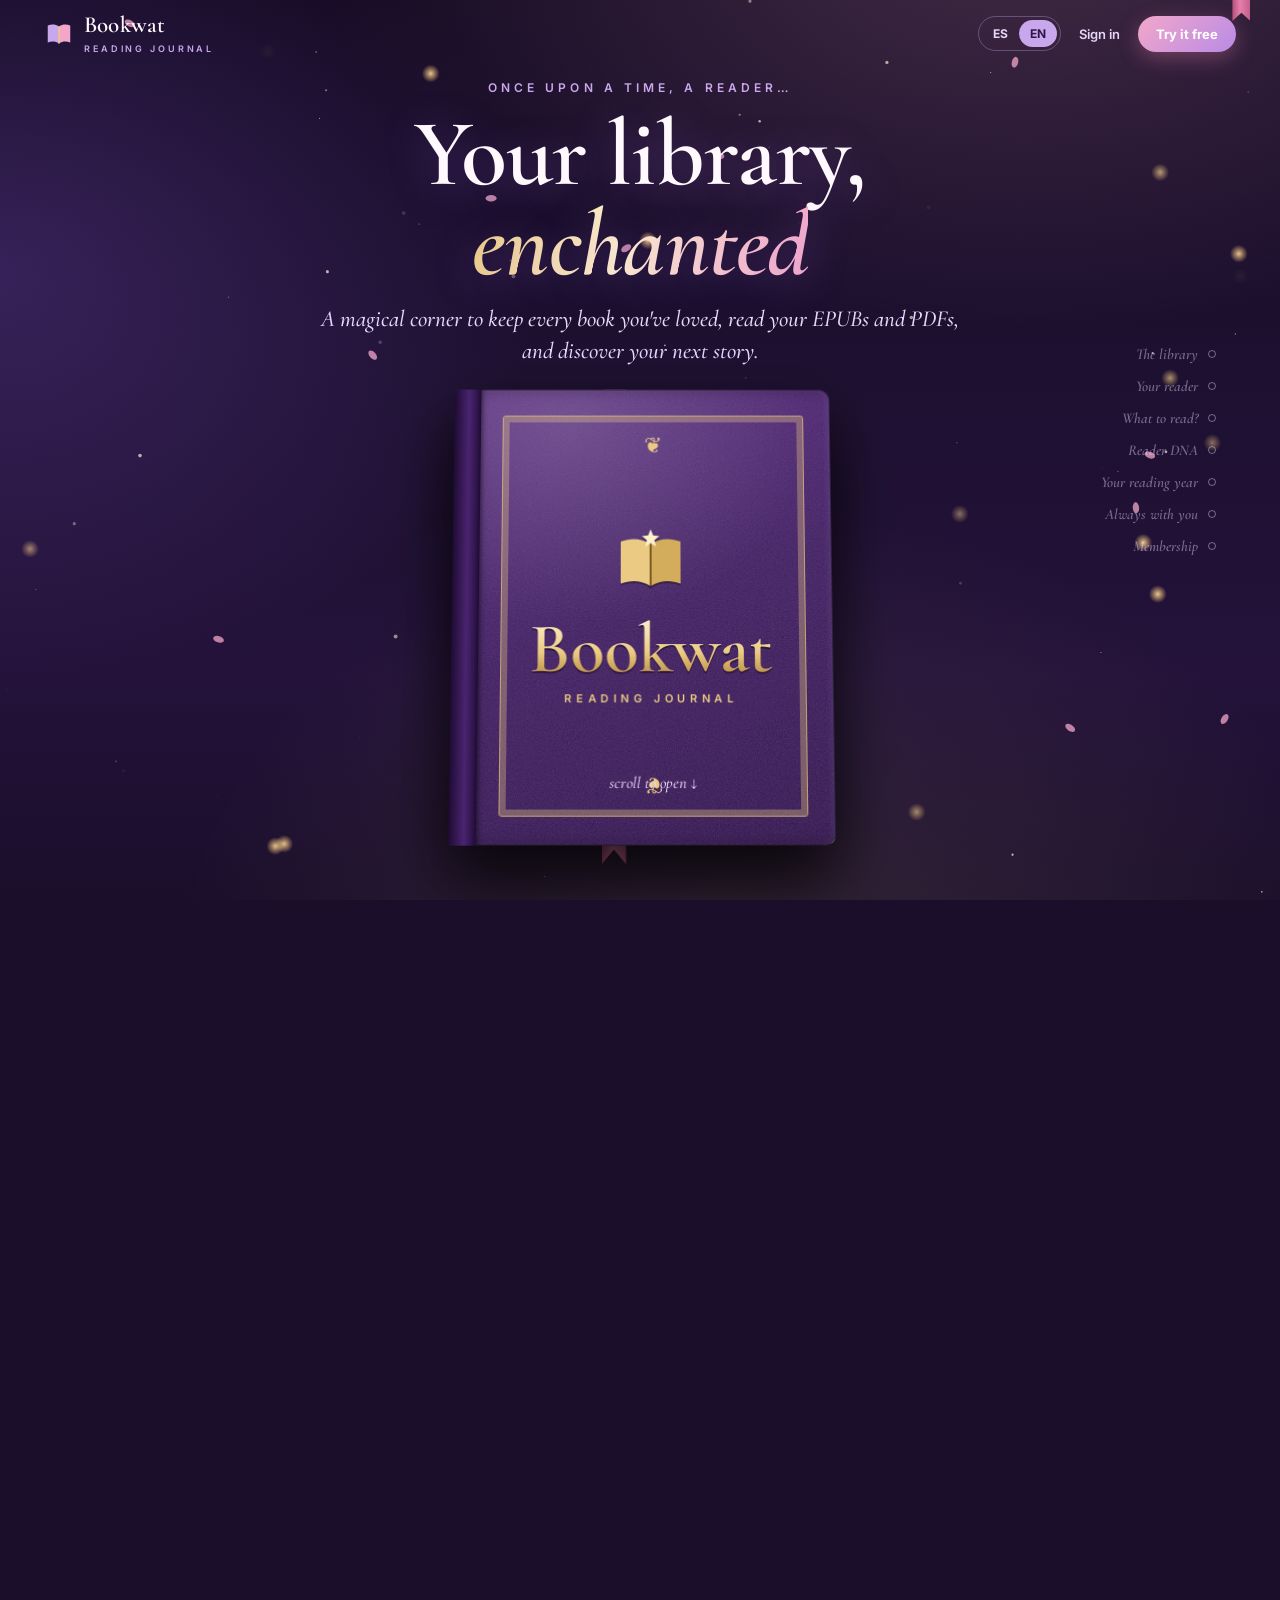
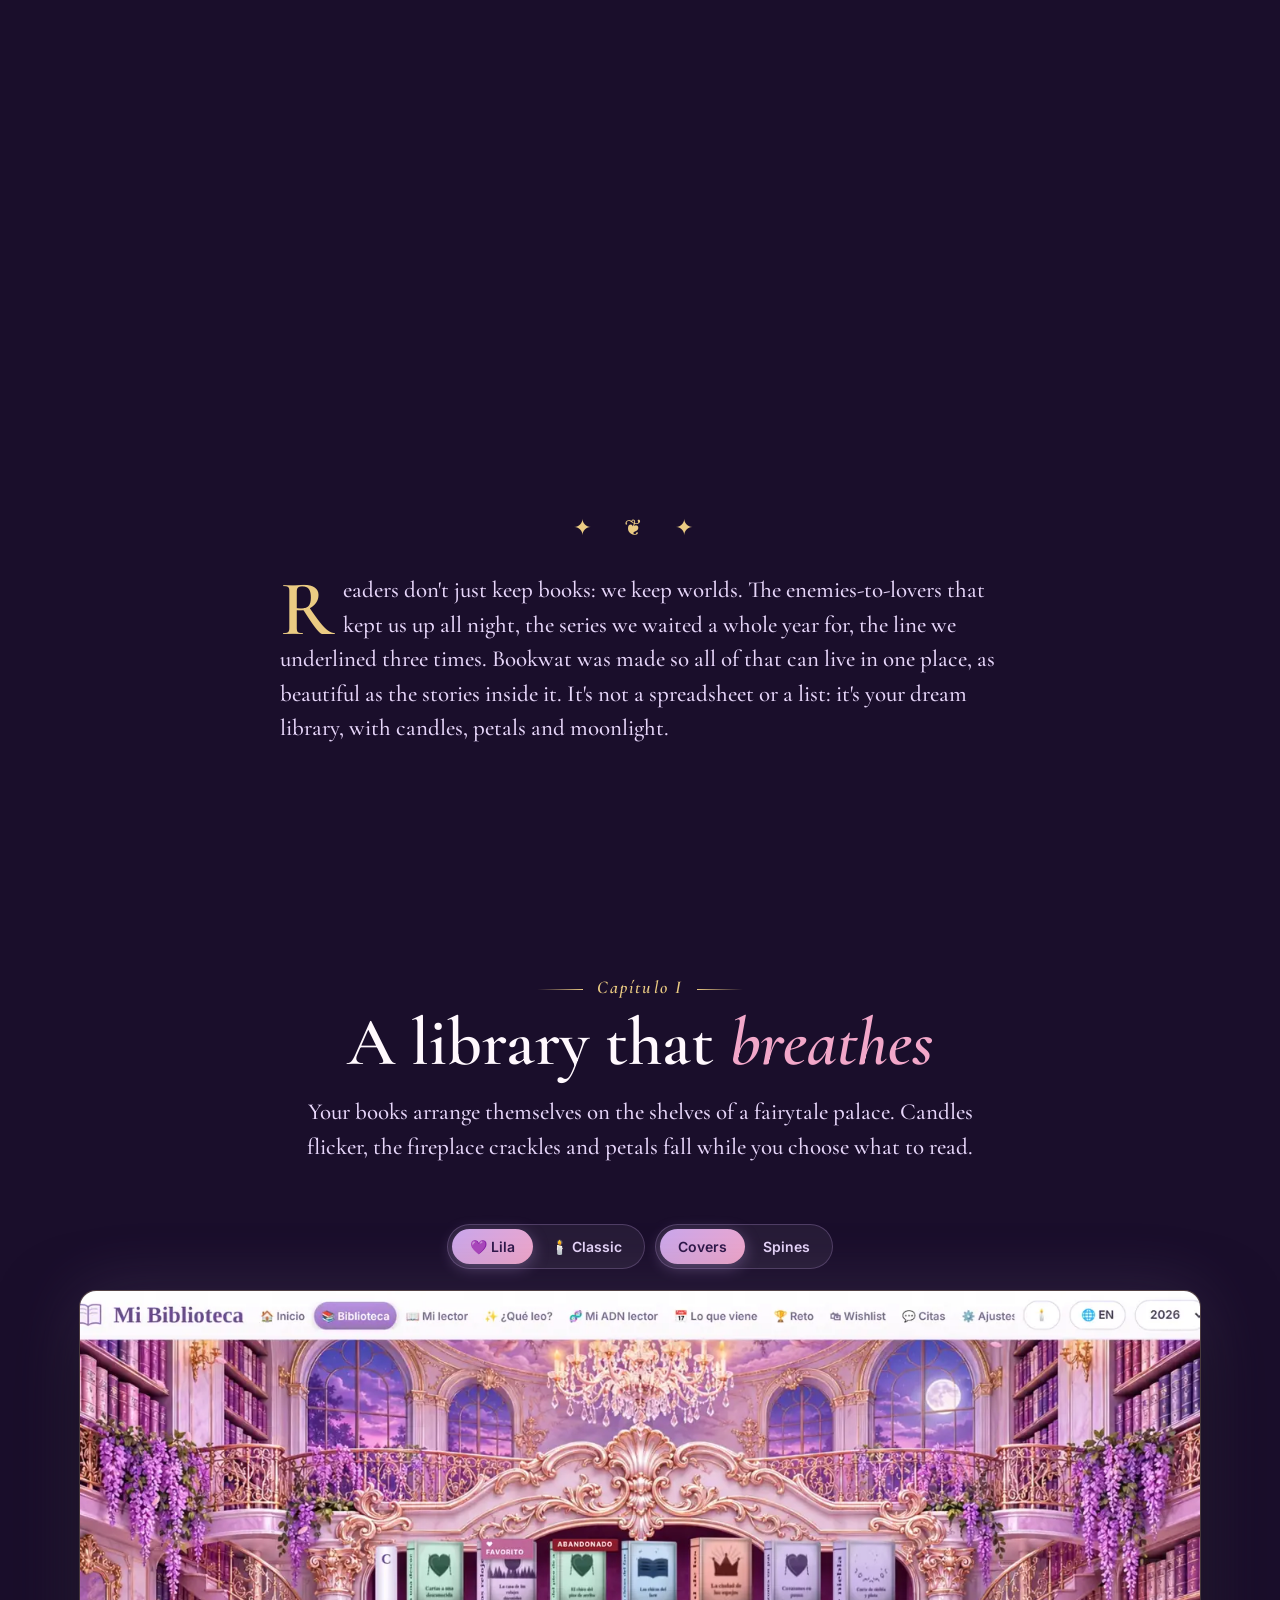
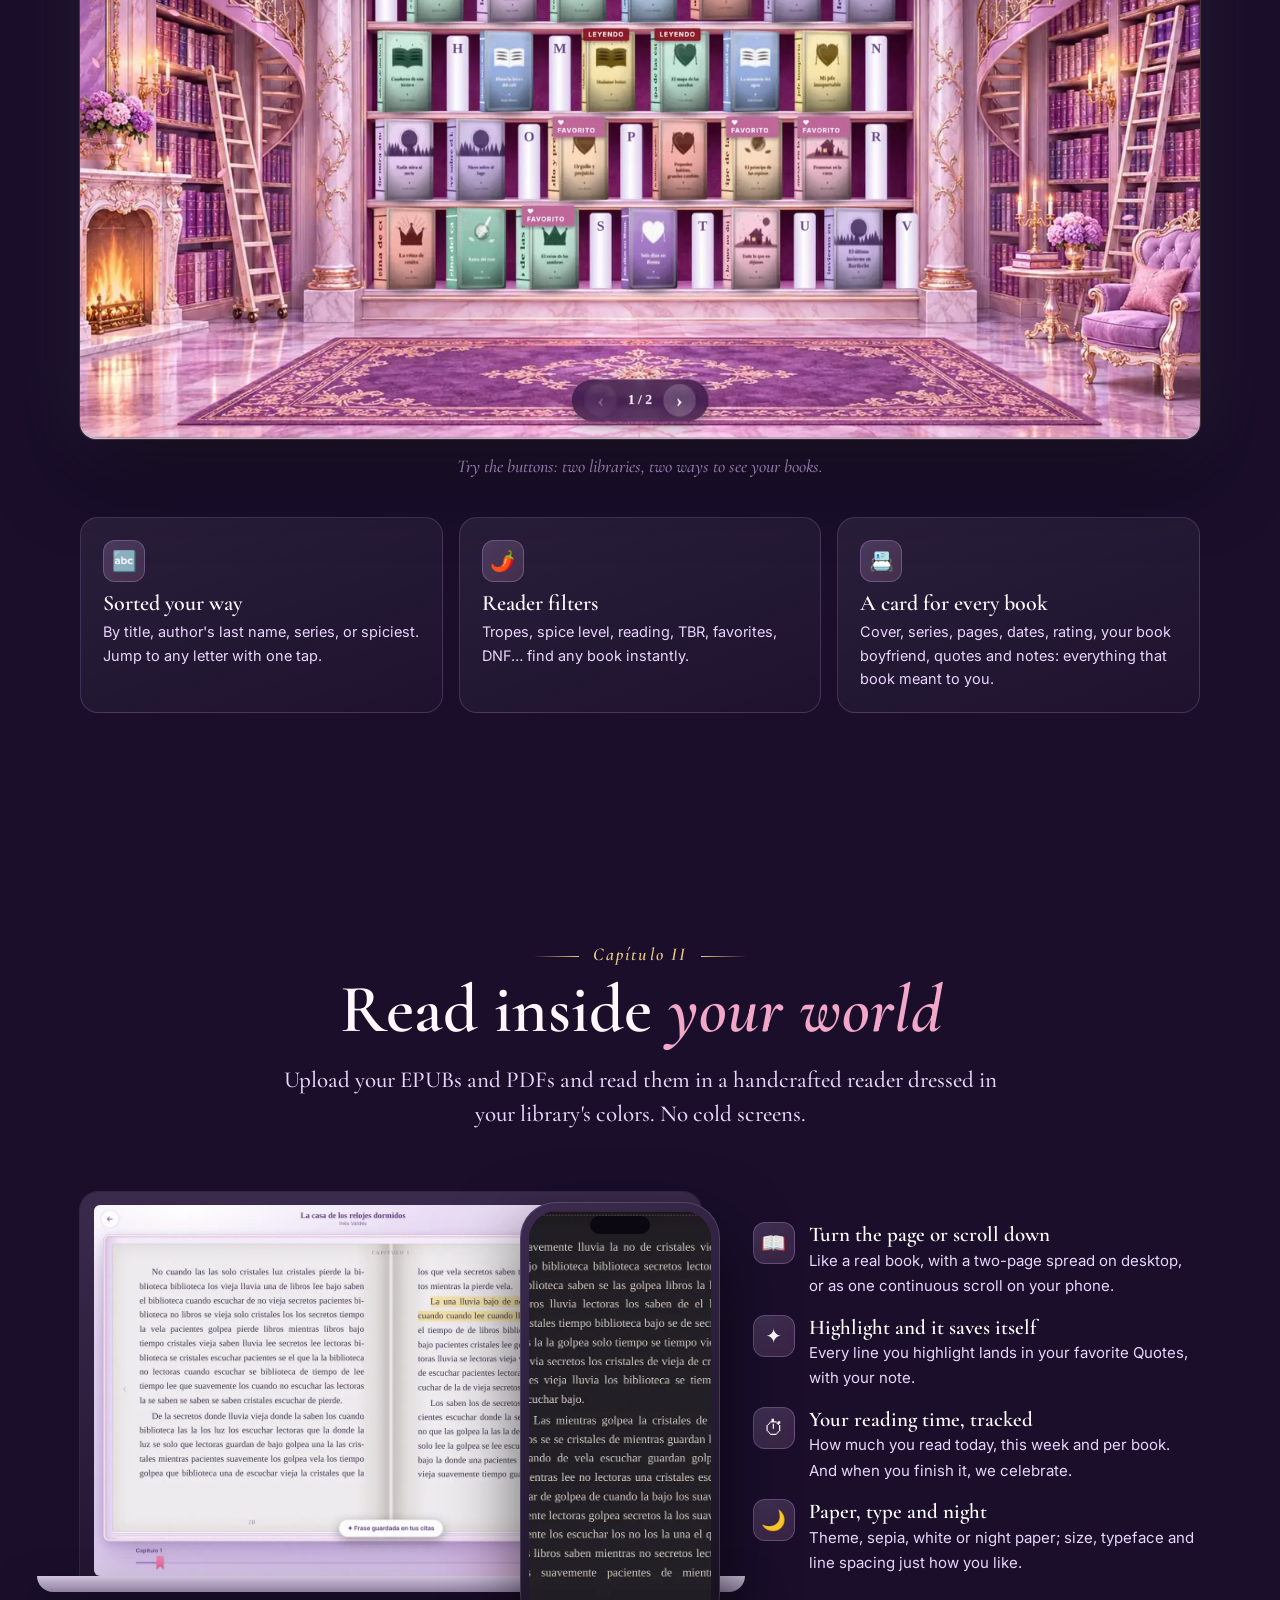
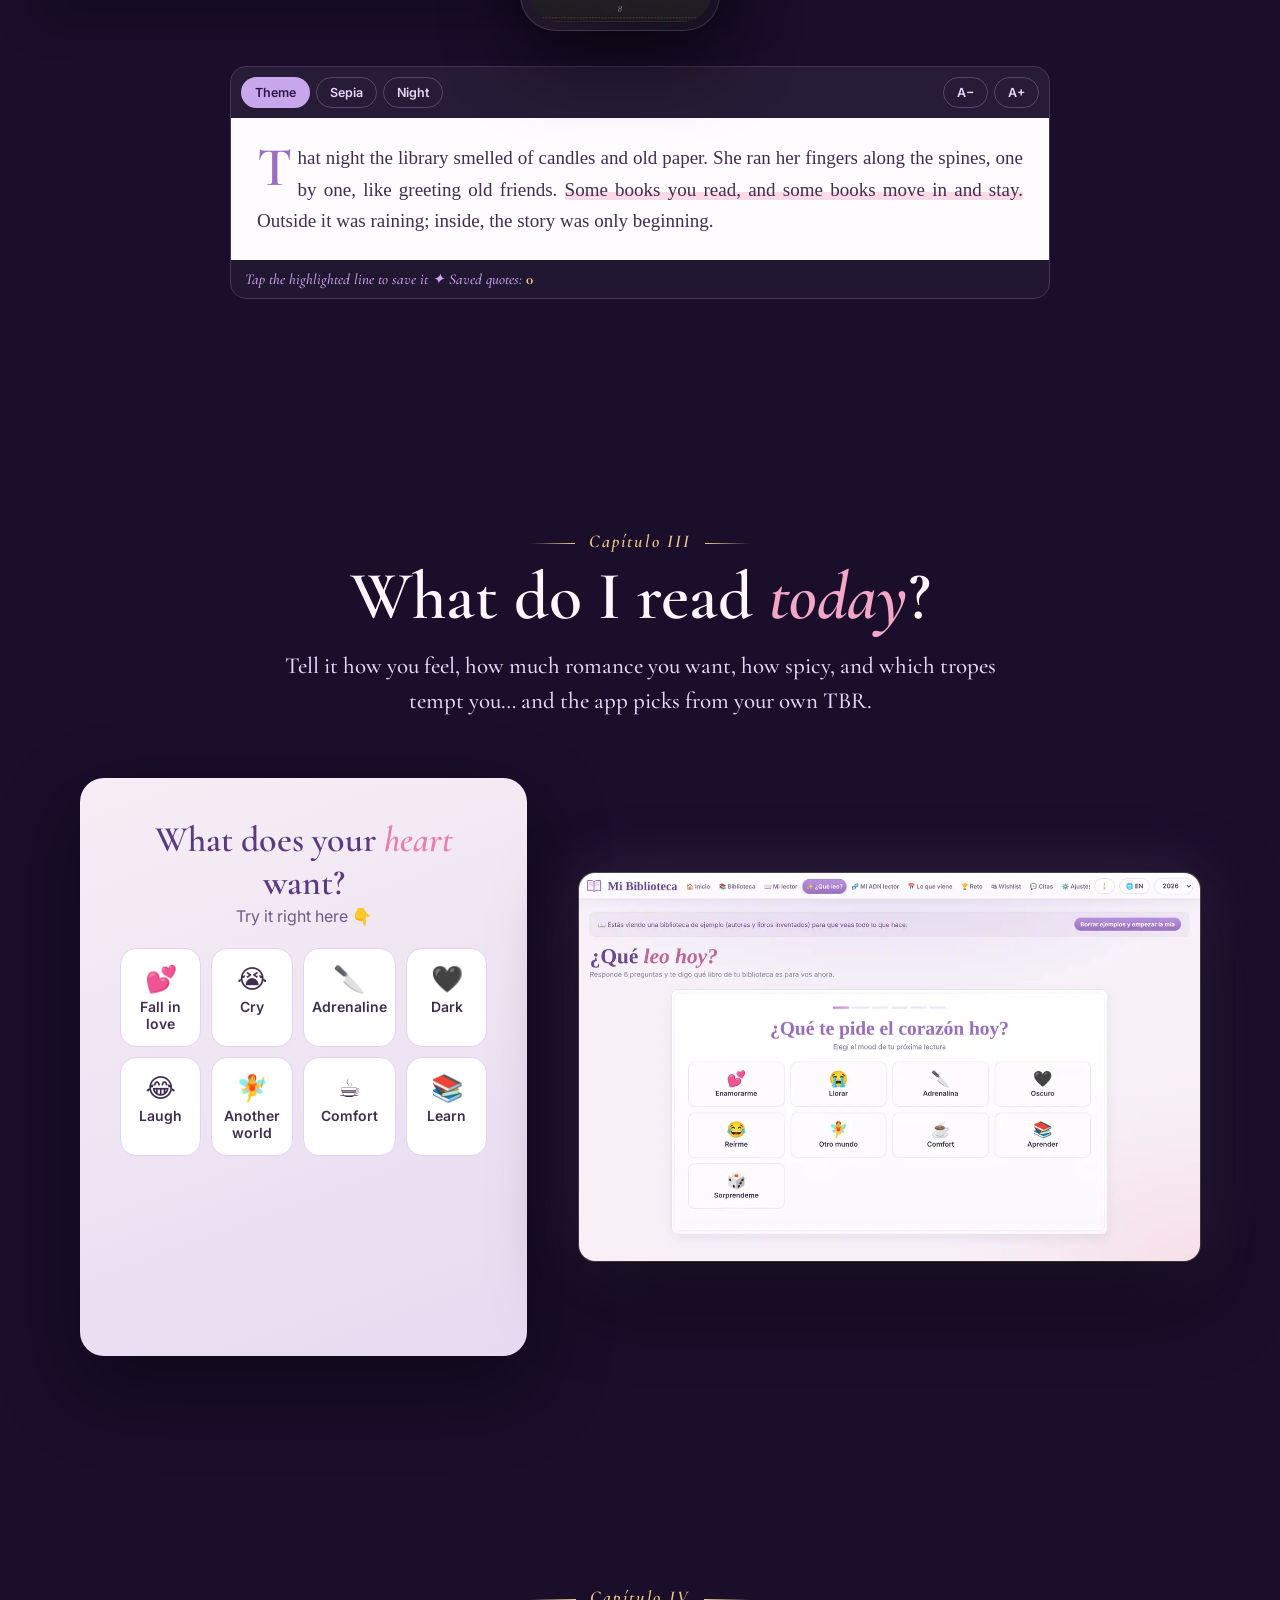
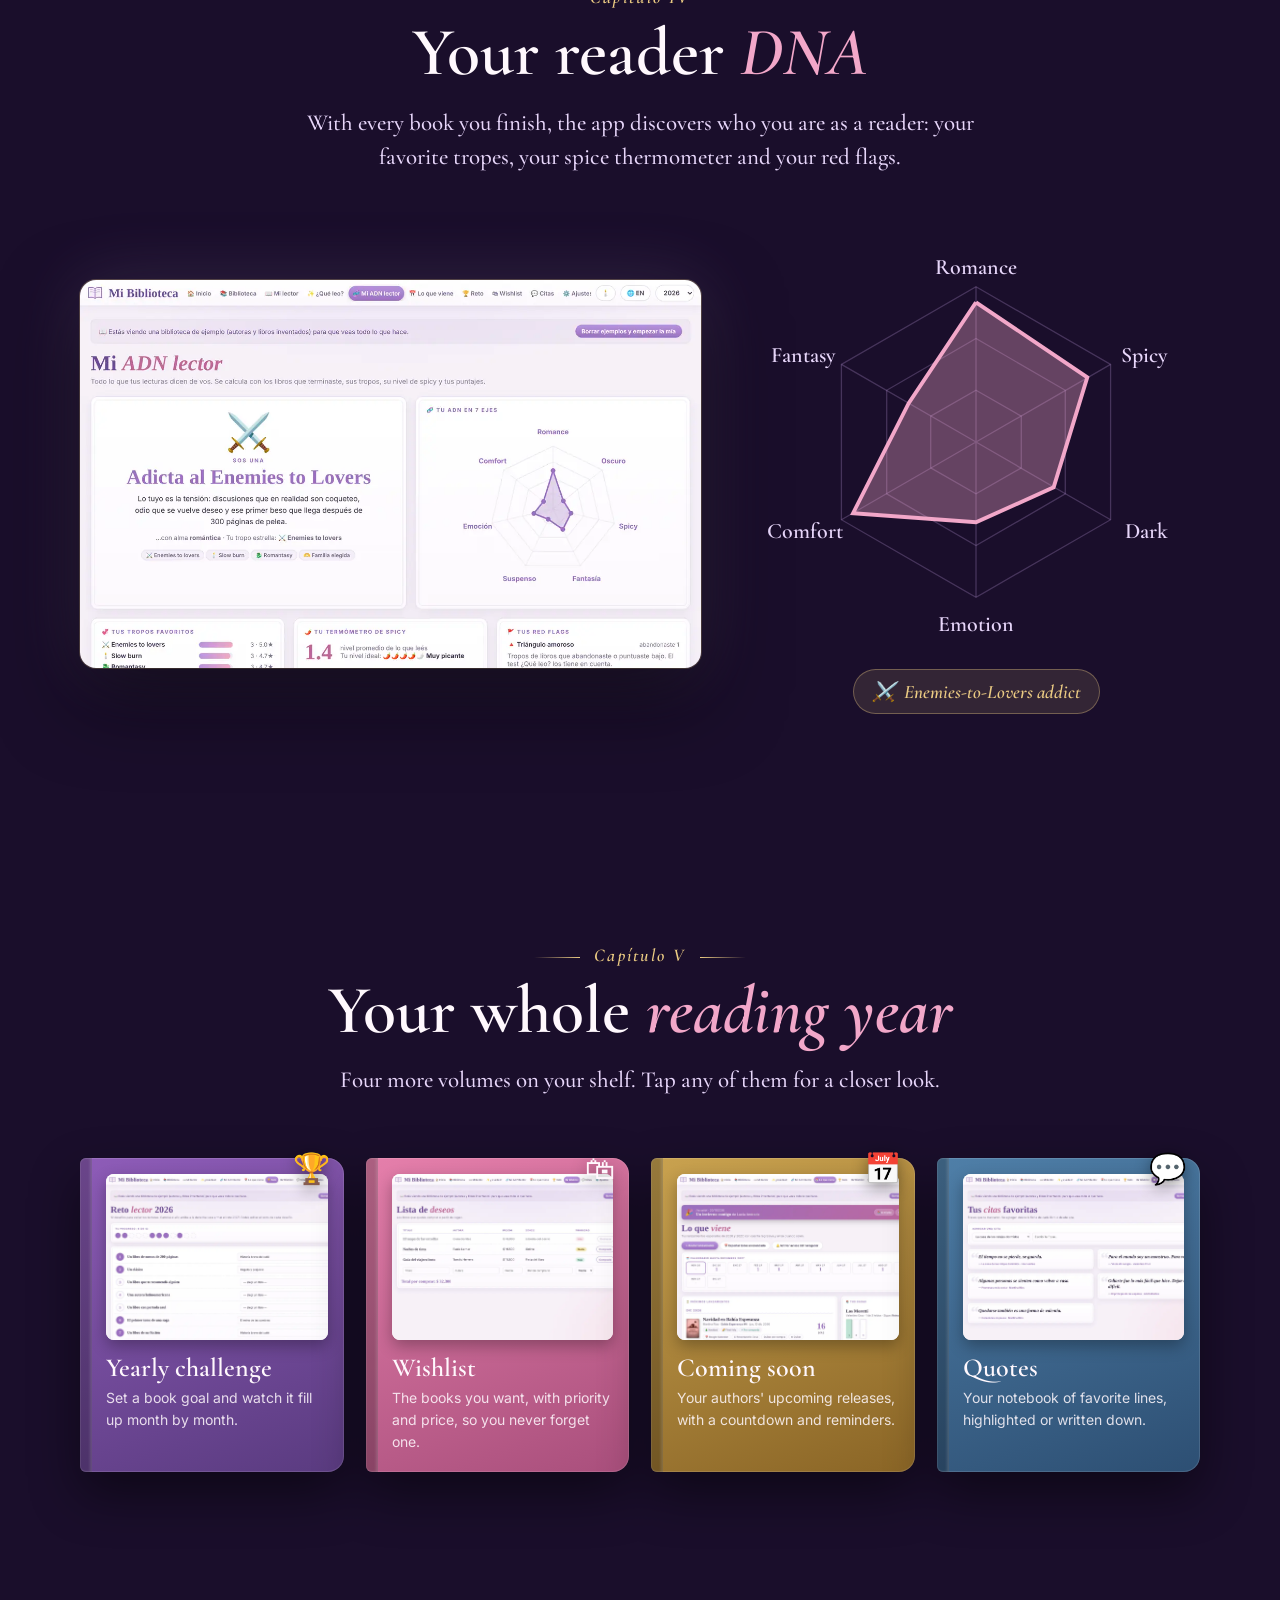
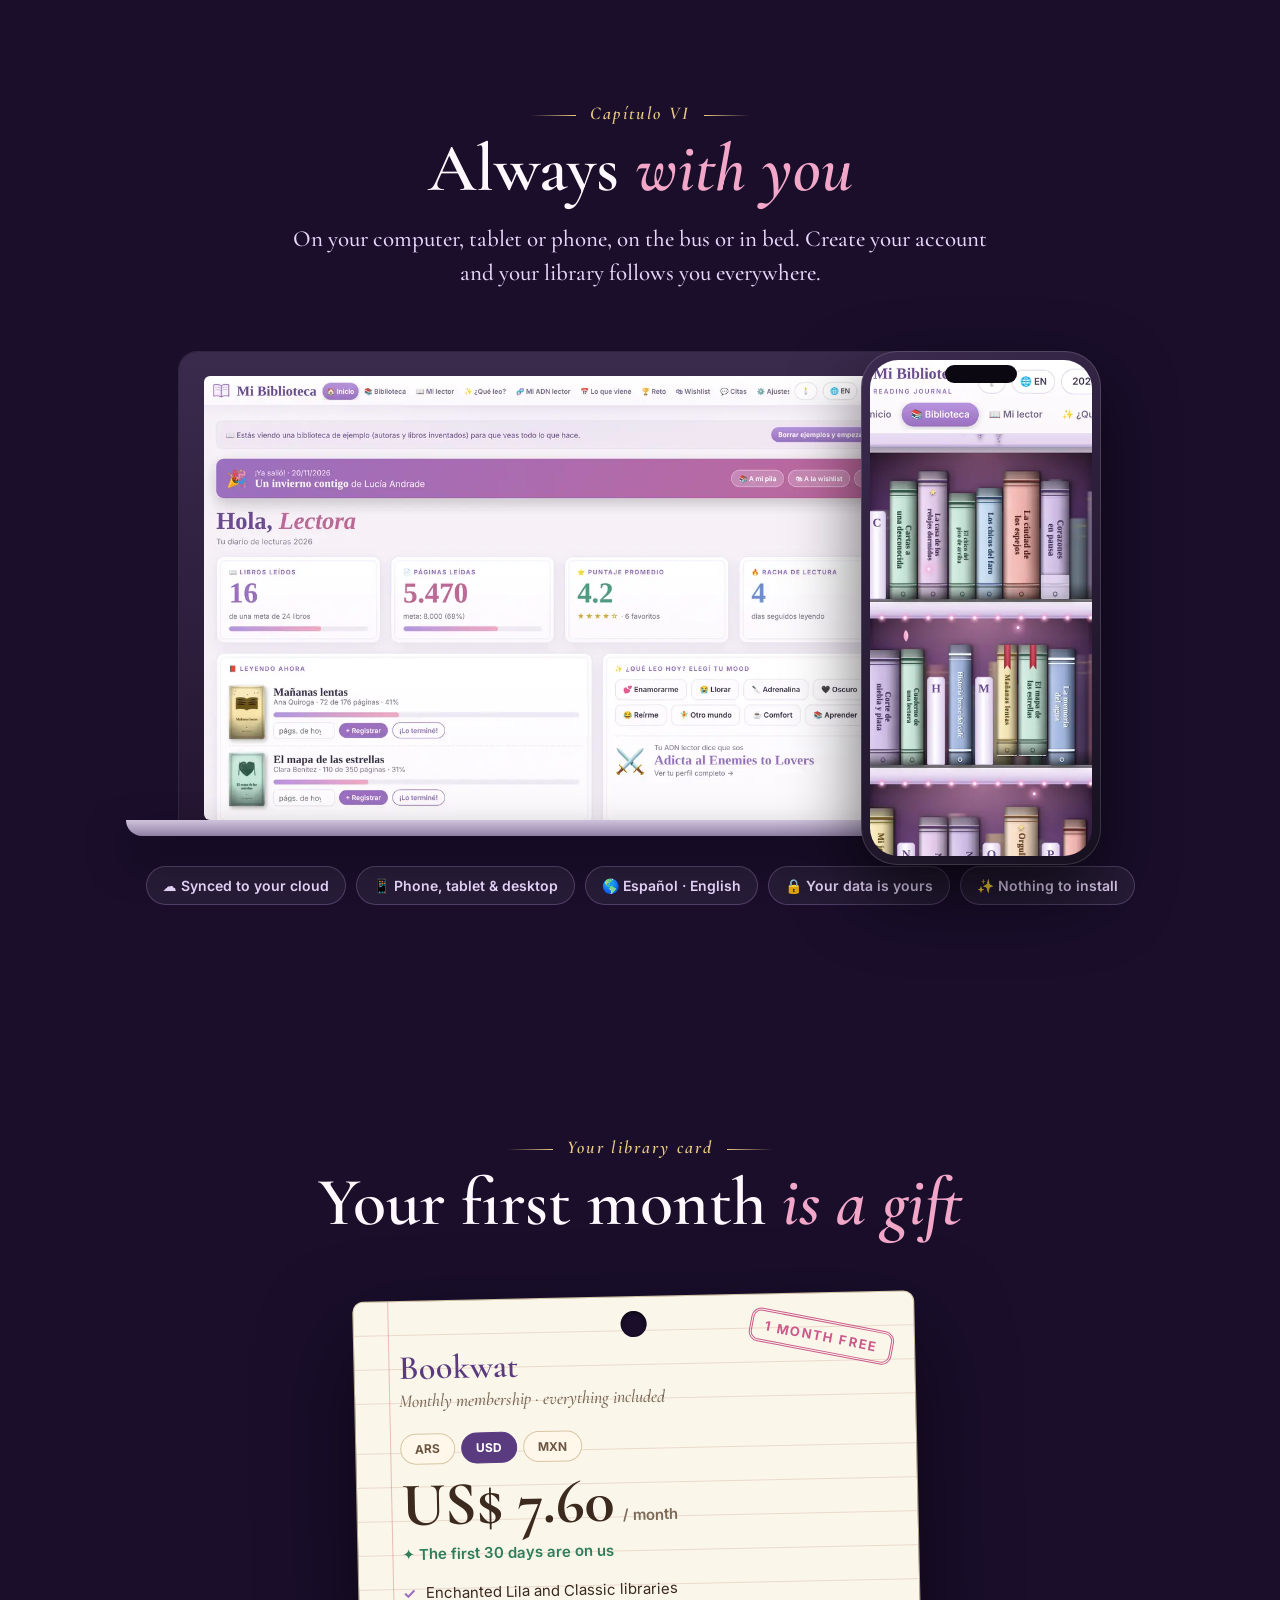
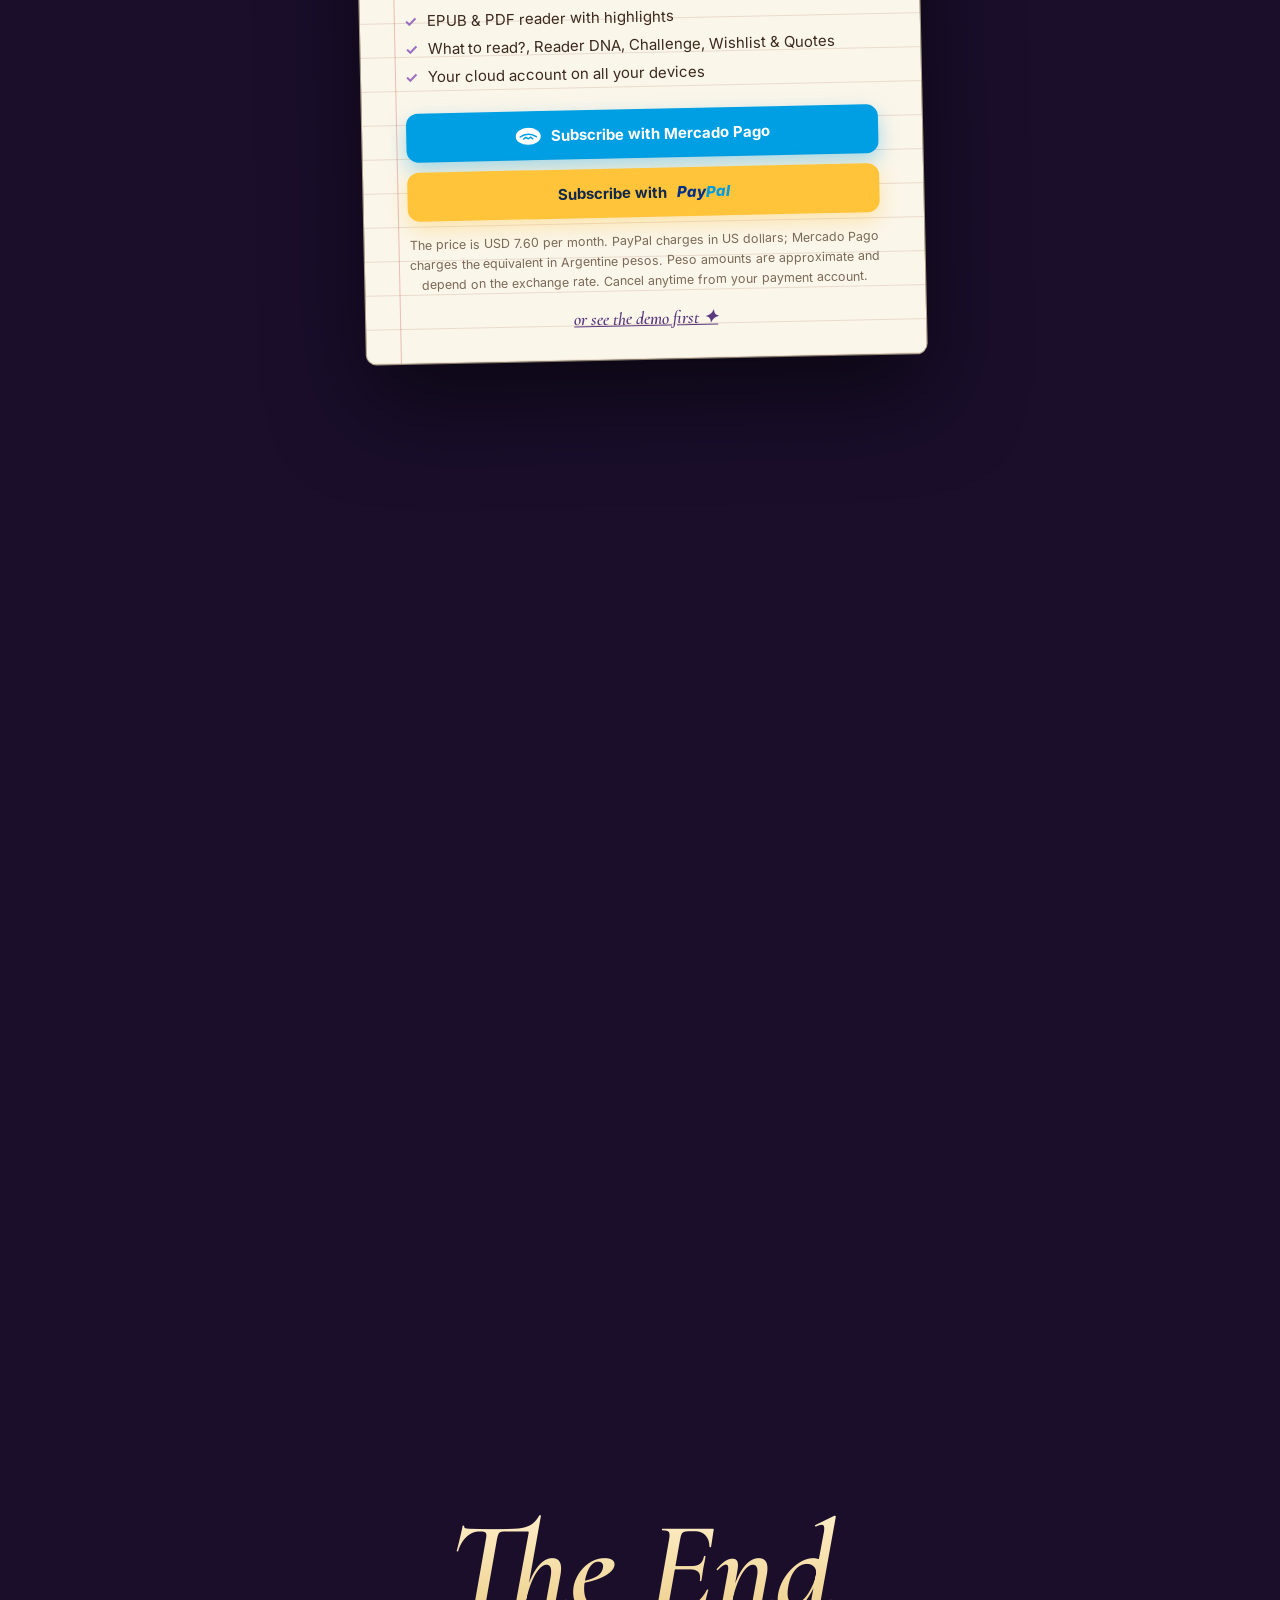
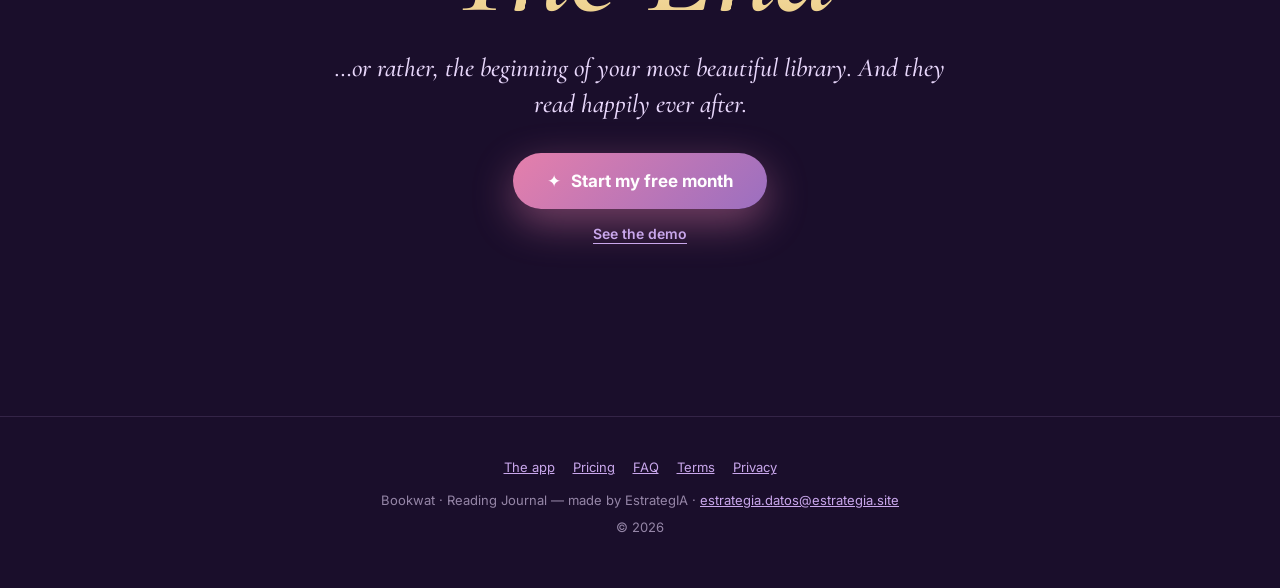
==== commit 211154cf: "Bookwat: landing en la raíz, demo con ejemplos y botón borrar, app oficial con ingreso y biblioteca " ====
--- a/index.html
+++ b/index.html
@@ -1,1954 +1,616 @@
 <!DOCTYPE html>
-<html lang="es" data-theme="lila">
+<html lang="es" class="es">
 <head>
 <meta charset="utf-8">
-<meta name="viewport" content="width=device-width,initial-scale=1">
-<title>Mi Biblioteca · Reading Journal</title>
-<link rel="preconnect" href="https://fonts.googleapis.com">
-<link rel="preconnect" href="https://fonts.gstatic.com" crossorigin>
+<meta name="viewport" content="width=device-width,initial-scale=1,viewport-fit=cover">
+<title>Bookwat · Reading Journal — tu mundo lector encantado</title>
+<meta name="description" content="Bookwat: tu biblioteca encantada, tu lector de EPUB y PDF, tu ADN lector y tu próxima lectura ideal. Probala 1 mes gratis.">
+<meta name="theme-color" content="#1d1030">
+<link rel="preconnect" href="https://fonts.googleapis.com"><link rel="preconnect" href="https://fonts.gstatic.com" crossorigin>
 <link href="https://fonts.googleapis.com/css2?family=Cormorant+Garamond:ital,wght@0,500;0,600;0,700;1,500;1,600&family=Inter:wght@400;500;600;700&display=swap" rel="stylesheet">
 <style>
-:root{
-  --serif:'Cormorant Garamond','Palatino Linotype',Georgia,serif;
-  --sans:'Inter',system-ui,-apple-system,'Segoe UI',Roboto,sans-serif;
-}
-/* ===== TEMA CLÁSICA (biblioteca antigua) ===== */
-html[data-theme=clasica]{
-  --bg:#140b06;--glow1:rgba(217,183,101,.14);--glow2:rgba(123,34,48,.18);
-  --top1:#2c170b;--top2:#1d0f07;--topline:rgba(217,183,101,.35);--topsh:0 6px 20px rgba(0,0,0,.55);
-  --brand:#f0dc9f;--brand2:#a8832f;--nav:#cdb98d;--navh:#f0dc9f;
-  --acc1:#e3c675;--acc2:#b8903a;--accink:#2b1a0a;
-  --h1:#f0dc9f;--h1em:#ffffff;--sub:#b9a47c;
-  --field:#1c0f07;--fieldb:#6b4a22;--fieldt:#f0dc9f;--fieldph:#8a7448;
-  --card1:#f7edd7;--card2:#eadcb9;--cardb:#bda06a;--cardin:rgba(168,131,47,.45);--cardsh:0 10px 24px rgba(0,0,0,.45),inset 0 0 40px rgba(150,110,40,.12);
-  --ink:#2b1d14;--ink2:#6a5642;--lab:#7a5a24;
-  --c1:#7b2230;--c1h:#962b3c;--c2:#9a7421;--c3:#24463a;--c4:#233a5e;
-  --barbg:rgba(122,90,36,.2);--bar1:#9a7421;--bar2:#d9b765;
-  --inbg:#fffaf0;--dash:rgba(122,90,36,.35);--chipon:#d9b765;--chipont:#2b1a0a;
-  --ov:rgba(8,4,2,.82);--soft:rgba(217,183,101,.08);
-}
-/* ===== TEMA LILA (colores del Excel) ===== */
-html[data-theme=lila]{
-  --bg:#f7f1f8;--glow1:rgba(230,220,245,.95);--glow2:rgba(246,214,224,.7);
-  --top1:#ffffff;--top2:#fbf7fc;--topline:#e6dcf5;--topsh:0 4px 18px rgba(110,74,148,.08);
-  --brand:#6e4a94;--brand2:#9b6fc0;--nav:#7d6a92;--navh:#6e4a94;
-  --acc1:#b893df;--acc2:#9b6fc0;--accink:#ffffff;
-  --h1:#6e4a94;--h1em:#c0679a;--sub:#8a7a9c;
-  --field:#ffffff;--fieldb:#e0d3ef;--fieldt:#4a3a5c;--fieldph:#b3a5c4;
-  --card1:#ffffff;--card2:#fcf9fd;--cardb:#e6dcf5;--cardin:rgba(155,111,192,.16);--cardsh:0 8px 24px rgba(110,74,148,.10);
-  --ink:#3e2f4f;--ink2:#7d6d8f;--lab:#9b6fc0;
-  --c1:#9b6fc0;--c1h:#8a5db1;--c2:#c0679a;--c3:#4f9c80;--c4:#6f8fd1;
-  --barbg:#efe8f6;--bar1:#b893df;--bar2:#f2a9c4;
-  --inbg:#fdfbfe;--dash:#e6dcf5;--chipon:#9b6fc0;--chipont:#ffffff;
-  --ov:rgba(62,47,79,.45);--soft:rgba(155,111,192,.08);
-}
+:root{--night:#1a0e2b;--plum:#2d1748;--plum2:#43235f;--lilac:#c9a7ec;--lilac2:#e7d6fa;--rose:#f2a7c9;--rose2:#e57fab;--gold:#ebcb83;--gold2:#c9a24f;--pearl:#fff8fd;--ink:#3e2f4f;--ink2:#6e5c84;
+  --serif:'Cormorant Garamond','Iowan Old Style',Georgia,serif;--sans:Inter,system-ui,-apple-system,'Segoe UI',Roboto,sans-serif}
 *{box-sizing:border-box;margin:0;padding:0}
-html{scroll-behavior:smooth}
-body{font-family:var(--sans);color:var(--ink);background:
-  radial-gradient(1200px 600px at 50% -10%,var(--glow1),transparent 60%),
-  radial-gradient(900px 700px at 100% 100%,var(--glow2),transparent 60%),var(--bg);min-height:100vh;-webkit-font-smoothing:antialiased;transition:background .4s}
+html{scroll-behavior:smooth;-webkit-text-size-adjust:100%}
+body{font:16px/1.6 var(--sans);color:var(--pearl);background:var(--night);overflow-x:hidden}
+html.es [lang=en],html.en [lang=es]{display:none!important}
+img{display:block;max-width:100%}
+a{color:inherit}
 button{font:inherit;cursor:pointer;border:0;background:none;color:inherit}
-input,select,textarea{font:inherit;color:var(--ink)}
-
-/* cabecera */
-.top{position:sticky;top:0;z-index:50;background:linear-gradient(var(--top1),var(--top2));box-shadow:var(--topsh),inset 0 -1px 0 var(--topline)}
-.top-in{max-width:1360px;margin:0 auto;padding:10px 22px;display:flex;align-items:center;gap:18px}
-.brand{display:flex;align-items:center;gap:11px;text-decoration:none;flex:none}
-.brand svg{width:34px;height:34px}
-.brand b{font:700 25px/1 var(--serif);color:var(--brand);display:block}
-.brand small{font:600 9.5px var(--sans);letter-spacing:.2em;text-transform:uppercase;color:var(--brand2)}
-.nav{display:flex;gap:2px;flex:1;overflow-x:auto;scrollbar-width:none}
-.nav::-webkit-scrollbar{display:none}
-.nav button{padding:8px 12px;border-radius:99px;font:600 12.5px var(--sans);color:var(--nav);transition:.2s;white-space:nowrap}
-.nav button:hover{color:var(--navh);background:var(--soft)}
-.nav button.on{background:linear-gradient(var(--acc1),var(--acc2));color:var(--accink);box-shadow:0 2px 8px rgba(0,0,0,.18)}
-.hsel{background:var(--field);color:var(--fieldt);border:1px solid var(--fieldb);border-radius:99px;padding:7px 12px;font:600 13px var(--sans);flex:none}
- @media(min-width:761px) and (max-width:1560px){.nav button{padding:8px 8px;font-size:12px}.top-in{gap:10px;padding:10px 14px}.brand small{display:none}.themebtn .tl{display:none}}
-.themebtn{flex:none;padding:7px 12px;border-radius:99px;border:1px solid var(--fieldb);background:var(--field);color:var(--fieldt);font:600 12.5px var(--sans)}
-
-main{max-width:1360px;margin:0 auto;padding:26px 22px 90px}
-h1.pt{font:700 44px/1.05 var(--serif);color:var(--h1)}
-h1.pt em{font-style:italic;color:var(--h1em)}
-.sub{color:var(--sub);font-size:14px;margin-top:6px}
-.demo{margin:0 0 18px;padding:11px 16px;border:1px dashed var(--fieldb);border-radius:10px;background:var(--soft);color:var(--h1);font-size:13px;display:flex;gap:14px;align-items:center;flex-wrap:wrap}
-.demo button{margin-left:auto;padding:6px 13px;border-radius:99px;background:linear-gradient(var(--acc1),var(--acc2));color:var(--accink);font-weight:700;font-size:12px}
-.alert{margin:0 0 18px;padding:14px 18px;border-radius:14px;display:flex;gap:14px;align-items:center;flex-wrap:wrap;color:#fff;
-  background:linear-gradient(110deg,var(--c1),var(--c2));box-shadow:0 10px 26px rgba(0,0,0,.2);animation:pop .5s cubic-bezier(.2,1.4,.4,1)}
-.alert .big{font-size:30px}
-.alert b{font:700 20px var(--serif)}
-.alert .ab{margin-left:auto;display:flex;gap:7px;flex-wrap:wrap}
-.alert .ab button{padding:7px 13px;border-radius:99px;background:rgba(255,255,255,.22);color:#fff;font:600 12px var(--sans);border:1px solid rgba(255,255,255,.5)}
-.alert .ab button:hover{background:rgba(255,255,255,.35)}
-@keyframes pop{from{transform:scale(.94);opacity:0}}
-
-/* tarjetas */
-.card{position:relative;background:linear-gradient(var(--card1),var(--card2));color:var(--ink);border-radius:14px;padding:20px 22px;border:1px solid var(--cardb);box-shadow:var(--cardsh)}
-.card::before{content:'';position:absolute;inset:6px;border:1px solid var(--cardin);border-radius:9px;pointer-events:none}
-.card h3{font:700 11px var(--sans);letter-spacing:.16em;text-transform:uppercase;color:var(--lab);margin-bottom:12px}
-.grid{display:grid;gap:18px}
-.g4{grid-template-columns:repeat(4,1fr)}.g3{grid-template-columns:repeat(3,1fr)}.g2{grid-template-columns:repeat(2,1fr)}
-.mt{margin-top:18px}
-.kpi .n{font:700 52px/1 var(--serif);color:var(--c1)}
-.kpi .l{font:700 11px var(--sans);letter-spacing:.14em;text-transform:uppercase;color:var(--lab);margin-bottom:6px}
-.kpi .s{font-size:12.5px;color:var(--ink2);margin-top:8px}
-.kpi.k2 .n{color:var(--c2)}.kpi.k3 .n{color:var(--c3)}.kpi.k4 .n{color:var(--c4)}
-.bar{height:9px;border-radius:99px;background:var(--barbg);overflow:hidden;margin-top:10px}
-.bar i{display:block;height:100%;background:linear-gradient(90deg,var(--bar1),var(--bar2));border-radius:99px}
-.stars{color:#d4a72c;letter-spacing:2px}
-.chili{white-space:nowrap;letter-spacing:1px}
-.chili i{font-style:normal;filter:grayscale(1);opacity:.28}
-.msg{padding:13px 17px;border-radius:10px;background:var(--soft);color:var(--c3);font-weight:600;font-size:14px;border:1px solid var(--dash)}
-.msg.warn{color:var(--c2)}
-.reading{display:flex;gap:16px;align-items:center;padding:12px 0;border-bottom:1px dashed var(--dash)}
-.reading:last-child{border:0}
-.th{flex:none;border-radius:2px 4px 4px 2px;background-size:cover;background-position:center;box-shadow:3px 3px 8px rgba(0,0,0,.3),inset 3px 0 3px rgba(255,255,255,.2);cursor:pointer}
-.reading .th{width:64px;height:96px}
-.reading h4{font:700 20px/1.1 var(--serif)}
-.reading p{font-size:12.5px;color:var(--ink2)}
-.logrow{display:flex;gap:8px;margin-top:9px;align-items:center;flex-wrap:wrap}
-.logrow input{width:110px;padding:6px 9px;border-radius:7px;border:1px solid var(--cardb);background:var(--inbg);font-size:13px}
-.mini{padding:6px 12px;border-radius:99px;background:var(--c1);color:#fff;font:600 12px var(--sans);transition:.2s;white-space:nowrap}
-.mini:hover{background:var(--c1h)}
-.mini.o{background:transparent;color:var(--c1);border:1px solid var(--c1)}
-.last{display:flex;gap:13px;align-items:center;padding:9px 0;border-bottom:1px dashed var(--dash);cursor:pointer}
-.last:last-child{border:0}
-.last .th{width:36px;height:54px}
-.last b{font:700 17px var(--serif);display:block;line-height:1.1}
-.last small{color:var(--ink2);font-size:12px}
-.last .r{margin-left:auto;text-align:right;font-size:12px;color:var(--ink2)}
-.legend{display:flex;flex-wrap:wrap;gap:6px 14px;font-size:12px;color:var(--ink2)}
-.legend i{display:inline-block;width:10px;height:10px;border-radius:3px;margin-right:6px;vertical-align:-1px}
-.empty{color:var(--ink2);font-style:italic;padding:12px 0;font-size:14px}
-.tag{display:inline-block;padding:3px 9px;border-radius:99px;font:600 11px var(--sans);background:var(--soft);border:1px solid var(--dash);color:var(--ink2);margin:2px 3px 2px 0;white-space:nowrap}
-.moodbtns{display:flex;flex-wrap:wrap;gap:8px}
-.moodbtns button{padding:10px 14px;border-radius:12px;background:var(--inbg);border:1px solid var(--cardb);font:600 13px var(--sans);color:var(--ink);transition:.2s}
-.moodbtns button:hover{transform:translateY(-2px);border-color:var(--c1);color:var(--c1)}
-.arche{display:flex;gap:16px;align-items:center;cursor:pointer}
-.arche .e{font-size:44px}
-.arche b{font:700 24px/1.1 var(--serif);color:var(--c1)}
-.arche small{color:var(--ink2);font-size:12.5px;display:block}
-.arche b{display:block;margin:2px 0}
-
-/* herramientas */
-.tools{display:flex;gap:9px;flex-wrap:wrap;align-items:center;margin:18px 0 12px}
-.tools input[type=search]{flex:1;min-width:200px;max-width:320px;padding:10px 16px;border-radius:99px;border:1px solid var(--fieldb);background:var(--field);color:var(--fieldt)}
-.tools input::placeholder{color:var(--fieldph)}
-.chip{padding:8px 13px;border-radius:99px;border:1px solid var(--fieldb);color:var(--fieldt);font:600 12.5px var(--sans);background:var(--field);transition:.2s;white-space:nowrap}
-.chip:hover{border-color:var(--chipon)}
-.chip.on{background:var(--chipon);color:var(--chipont);border-color:var(--chipon)}
-.tools select{padding:9px 12px;border-radius:99px;border:1px solid var(--fieldb);background:var(--field);color:var(--fieldt);font-size:13px;max-width:230px}
-.btn{padding:11px 20px;border-radius:99px;background:linear-gradient(var(--acc1),var(--acc2));color:var(--accink);font:700 13px var(--sans);box-shadow:0 3px 10px rgba(0,0,0,.2);transition:.2s;white-space:nowrap;text-decoration:none;display:inline-block}
-.btn:hover{filter:brightness(1.07);transform:translateY(-1px)}
-.btn.dark{background:var(--field);color:var(--fieldt);border:1px solid var(--fieldb);box-shadow:none}
-.card .btn.dark{background:var(--inbg);color:var(--ink);border-color:var(--cardb)}
-.btn.red{background:linear-gradient(#c0475a,#8d1b2a);color:#fff}
-.seg{display:inline-flex;border:1px solid var(--fieldb);border-radius:99px;overflow:hidden}
-.seg button{padding:8px 14px;font:600 12.5px var(--sans);color:var(--fieldt);background:var(--field)}
-.seg button.on{background:var(--chipon);color:var(--chipont)}
-.az{display:flex;flex-wrap:wrap;gap:3px;margin:0 0 18px;align-items:center}
-.az span{font:700 10.5px var(--sans);letter-spacing:.14em;text-transform:uppercase;color:var(--sub);margin-right:8px}
-.az button{width:27px;height:27px;border-radius:7px;font:700 14px var(--serif);color:var(--fieldt);background:var(--field);border:1px solid var(--fieldb)}
-.az button:disabled{opacity:.25;cursor:default}
-.az button:not(:disabled):hover{background:var(--chipon);color:var(--chipont)}
-
-/* ===== ESCENA BIBLIOTECA ===== */
-.scene{position:relative;border-radius:18px;padding:64px 26px 40px;overflow:hidden}
-html[data-theme=clasica] .scene{background:
-   radial-gradient(520px 340px at 50% -5%,rgba(255,206,120,.30),transparent 65%),
-   radial-gradient(260px 260px at 6% 8%,rgba(255,190,100,.14),transparent 70%),
-   radial-gradient(260px 260px at 94% 8%,rgba(255,190,100,.14),transparent 70%),
-   repeating-linear-gradient(90deg,#2a1710 0 70px,#2f1a12 70px 140px),#2a1710;
-  box-shadow:inset 0 0 120px rgba(0,0,0,.85),0 24px 50px rgba(0,0,0,.6);border:1px solid #000}
-html[data-theme=lila] .scene{padding-top:118px;background:
-   radial-gradient(760px 340px at 50% 0%,rgba(255,170,220,.55),transparent 70%),
-   radial-gradient(520px 420px at 0% 100%,rgba(255,130,195,.28),transparent 70%),
-   radial-gradient(520px 420px at 100% 100%,rgba(185,135,255,.28),transparent 70%),
-   linear-gradient(180deg,#341b4d 0%,#552c6c 45%,#8a4a88 100%);
-  box-shadow:inset 0 0 140px rgba(18,4,32,.65),0 26px 60px rgba(85,44,108,.45);border:1px solid #3d2156}
-.scene>.case{z-index:2}
-#dBack,#dFront{position:absolute;inset:0;pointer-events:none;overflow:hidden;border-radius:inherit}
-#dBack{z-index:0}#dFront{z-index:3}
-#dFront svg{position:absolute;left:0;top:0}
-.bk{position:absolute;border-radius:50%;background:radial-gradient(circle,var(--c) 0,transparent 68%);animation:drift var(--d) ease-in-out infinite alternate}
-@keyframes drift{to{transform:translate(var(--x),var(--y)) scale(1.15)}}
-.ff{position:absolute;width:4px;height:4px;border-radius:50%;background:#fff3fa;box-shadow:0 0 7px 3px rgba(255,160,215,.85),0 0 16px 6px rgba(255,160,215,.35);opacity:0;animation:ffly var(--d) ease-in-out infinite}
-@keyframes ffly{0%{opacity:0;transform:translate(0,0)}20%{opacity:1}60%{opacity:.4}80%{opacity:1}100%{opacity:0;transform:translate(var(--x),-170px)}}
-.petal{position:absolute;top:-24px;width:12px;height:10px;border-radius:120% 0 120% 0;background:linear-gradient(135deg,#fff0f6,#f7a6cb 60%,#e982b3);box-shadow:0 1px 2px rgba(90,20,60,.3);animation:fall var(--d) linear infinite}
-@keyframes fall{0%{transform:translate(0,0) rotate(0);opacity:0}6%{opacity:1}25%{transform:translate(var(--s),calc(var(--h)*.25)) rotate(130deg)}50%{transform:translate(calc(var(--s)*-1),calc(var(--h)*.5)) rotate(260deg)}75%{transform:translate(var(--s),calc(var(--h)*.75)) rotate(390deg)}94%{opacity:1}100%{transform:translate(0,var(--h)) rotate(520deg);opacity:0}}
-.wis{transform-box:fill-box;transform-origin:50% 0;animation:sway 4s ease-in-out infinite alternate}
-@keyframes sway{from{transform:rotate(-3.5deg)}to{transform:rotate(3.5deg)}}
-.blb{animation:tw2 2.4s ease-in-out infinite alternate}
-@keyframes tw2{from{opacity:.35}to{opacity:1}}
-@media(prefers-reduced-motion:reduce){.petal,.ff{display:none}.wis,.bk,.blb{animation:none}}
-html[data-theme=clasica] .scene::before{content:'';position:absolute;inset:0;pointer-events:none;opacity:.35;mix-blend-mode:overlay;
-  background:url("data:image/svg+xml;utf8,<svg xmlns='http://www.w3.org/2000/svg' width='220' height='220'><filter id='n'><feTurbulence type='fractalNoise' baseFrequency='.8' numOctaves='3' stitchTiles='stitch'/><feColorMatrix values='0 0 0 0 .5  0 0 0 0 .35  0 0 0 0 .2  0 0 0 .9 0'/></filter><rect width='100%' height='100%' filter='url(%23n)'/></svg>")}
-.chandelier{position:absolute;top:0;left:50%;transform:translateX(-50%);width:120px;height:52px;pointer-events:none;z-index:2}
-.chandelier .glow{animation:flick 3s infinite alternate}
-@keyframes flick{0%{opacity:.8}40%{opacity:1}60%{opacity:.7}100%{opacity:.95}}
-.rail{position:absolute;left:30px;right:30px;top:20px;height:6px;border-radius:3px;z-index:2;background:linear-gradient(#f3d98a,#9a741f 55%,#5c4210);box-shadow:0 3px 6px rgba(0,0,0,.6)}
-.ladder{position:absolute;top:16px;right:76px;width:58px;z-index:4;pointer-events:none;filter:drop-shadow(6px 6px 8px rgba(0,0,0,.55))}
-.garland{position:absolute;left:24px;right:24px;top:6px;height:52px;z-index:3;pointer-events:none}
-.garland svg{position:absolute;inset:0;width:100%;height:100%}
-.bulb{position:absolute;width:9px;height:12px;margin:-2px 0 0 -4.5px;border-radius:50% 50% 45% 45%;background:radial-gradient(circle at 50% 40%,#fffbe6,#ffd56b 70%);
-  box-shadow:0 0 10px 3px rgba(255,214,120,.75);animation:tw 2.6s infinite alternate}
-@keyframes tw{from{opacity:.55;box-shadow:0 0 4px 1px rgba(255,214,120,.5)}to{opacity:1}}
-.case{position:relative;max-width:1100px;margin:0 auto;padding:34px 30px 22px;border-radius:12px 12px 3px 3px}
-html[data-theme=clasica] .case{border:2px solid #120803;background:linear-gradient(90deg,#2b160a,#5a3319 2.5%,#3f2410 6%,#3a200f 94%,#5a3319 97.5%,#2b160a);box-shadow:0 30px 60px rgba(0,0,0,.7),inset 0 0 50px rgba(0,0,0,.55)}
-html[data-theme=lila] .case{border:1px solid #cdb6dd;background:linear-gradient(90deg,#dccbe6,#fffaff 3%,#f5ecf7 6%,#f5ecf7 94%,#fffaff 97%,#dccbe6);box-shadow:0 34px 70px rgba(18,4,32,.6),0 0 60px rgba(255,160,215,.25),inset 0 0 30px rgba(110,74,148,.1)}
-.case::before{content:'';position:absolute;left:-16px;right:-16px;top:-18px;height:38px;border-radius:7px 7px 2px 2px}
-html[data-theme=clasica] .case::before{background:linear-gradient(#8a5a2d,#5e3719 55%,#3a2010);box-shadow:0 8px 16px rgba(0,0,0,.6),inset 0 2px 0 rgba(255,228,170,.35),inset 0 -3px 0 rgba(0,0,0,.4)}
-html[data-theme=lila] .case::before{background:linear-gradient(#ffffff,#f3ecf8 60%,#e3d6ee);box-shadow:0 8px 16px rgba(110,74,148,.18),inset 0 -2px 0 #d9c9ea}
-.case::after{content:'';position:absolute;left:30%;right:30%;top:-26px;height:12px;border-radius:50% 50% 0 0/100% 100% 0 0}
-html[data-theme=clasica] .case::after{background:linear-gradient(#a06c36,#6a3f1c);box-shadow:inset 0 2px 0 rgba(255,228,170,.4)}
-html[data-theme=lila] .case::after{background:linear-gradient(#fff,#efe6f6);box-shadow:inset 0 -1px 0 #d9c9ea}
-.shelves{border-radius:4px}
-html[data-theme=clasica] .shelves{box-shadow:inset 0 0 40px rgba(0,0,0,.85),inset 10px 0 18px rgba(0,0,0,.5),inset -10px 0 18px rgba(0,0,0,.5);
-  background:linear-gradient(rgba(0,0,0,.45),transparent 22%,transparent 80%,rgba(0,0,0,.45)),repeating-linear-gradient(90deg,#1d0f07 0 36px,#23130a 36px 72px)}
-html[data-theme=lila] .shelves{box-shadow:inset 0 0 44px rgba(18,4,32,.7),inset 12px 0 18px rgba(18,4,32,.45),inset -12px 0 18px rgba(18,4,32,.45);
-  background:linear-gradient(rgba(18,4,32,.35),transparent 25%,transparent 80%,rgba(18,4,32,.35)),linear-gradient(#58376f,#3e2752)}
-html[data-theme=lila] .row{background:radial-gradient(62% 150px at 50% 0,rgba(255,165,215,.42),transparent 100%)}
-.row{position:relative;display:flex;align-items:flex-end;gap:2px;padding:0 14px;min-height:var(--rowh,238px)}
-.plank{height:22px;position:relative}
-html[data-theme=clasica] .plank{background:linear-gradient(#9a6a3a,#6a4120 38%,#3b2110);border-bottom:2px solid #150a04;box-shadow:0 9px 14px rgba(0,0,0,.65),inset 0 1px 0 rgba(255,228,170,.4)}
-html[data-theme=clasica] .plank::before{content:'';position:absolute;inset:0;opacity:.3;mix-blend-mode:multiply;
-  background:url("data:image/svg+xml;utf8,<svg xmlns='http://www.w3.org/2000/svg' width='400' height='30'><filter id='w'><feTurbulence type='fractalNoise' baseFrequency='.012 .6' numOctaves='3'/><feColorMatrix values='0 0 0 0 .2  0 0 0 0 .1  0 0 0 0 .02  0 0 0 1.4 -.2'/></filter><rect width='100%' height='100%' filter='url(%23w)'/></svg>")}
-html[data-theme=lila] .plank{background:linear-gradient(#ffffff,#f4edf9 40%,#dccbec);border-bottom:2px solid #c9b6de;box-shadow:0 8px 14px rgba(18,4,32,.45)}
-html[data-theme=lila] .plank::before{content:'';position:absolute;left:12px;right:12px;bottom:-9px;height:16px;z-index:4;pointer-events:none;
-  background:radial-gradient(circle,#fff 0 1.3px,#ffb6dc 2.3px,rgba(255,150,205,.5) 3.8px,transparent 7.5px) 0 50%/31px 16px repeat-x;animation:tw2 2.1s ease-in-out infinite alternate}
-html[data-theme=lila] .plank::after{content:'';position:absolute;left:5%;right:5%;top:100%;height:70px;z-index:4;pointer-events:none;mix-blend-mode:screen;
-  background:radial-gradient(60% 100% at 50% 0,rgba(255,160,210,.32),transparent 100%)}
-
-/* lomos */
-.sp{position:relative;flex:none;width:var(--w);height:var(--h);background:var(--c);border-radius:2px 3px 3px 2px;cursor:pointer;
-  transition:transform .28s cubic-bezier(.2,.8,.3,1),box-shadow .28s;transform-origin:bottom center;
-  box-shadow:inset 3px 0 4px rgba(255,255,255,.16),inset -5px 0 7px rgba(0,0,0,.4),1px 0 2px rgba(0,0,0,.5),-1px 0 1px rgba(0,0,0,.35)}
-.sp::before{content:'';position:absolute;inset:0;border-radius:inherit;mix-blend-mode:overlay;opacity:var(--grain,.7);
-  background:linear-gradient(90deg,rgba(255,255,255,.2),transparent 25%,transparent 70%,rgba(0,0,0,.3)),
-   url("data:image/svg+xml;utf8,<svg xmlns='http://www.w3.org/2000/svg' width='120' height='120'><filter id='l'><feTurbulence type='fractalNoise' baseFrequency='.9' numOctaves='2'/><feColorMatrix values='0 0 0 0 .5  0 0 0 0 .5  0 0 0 0 .5  0 0 0 1.2 -.1'/></filter><rect width='100%' height='100%' filter='url(%23l)'/></svg>")}
-html[data-theme=lila] .sp{--grain:.35}
-.sp::after{content:'';position:absolute;inset:0;pointer-events:none;border-radius:inherit;opacity:.85;
-  background:linear-gradient(var(--g1),var(--g1)) 0 12px/100% 2px no-repeat,linear-gradient(var(--g1),var(--g1)) 0 17px/100% 1px no-repeat,
-   linear-gradient(var(--g1),var(--g1)) 0 calc(100% - 13px)/100% 2px no-repeat,linear-gradient(var(--g1),var(--g1)) 0 calc(100% - 18px)/100% 1px no-repeat}
-.sp span{position:absolute;inset:30px 0;display:flex;align-items:center;justify-content:center;writing-mode:vertical-rl;
-  font:700 var(--fs,15px)/1 var(--serif);color:var(--tx);text-shadow:0 1px 1px rgba(0,0,0,.35);overflow:hidden;white-space:nowrap;z-index:2;letter-spacing:.03em}
-.sp:hover{transform:translateY(-18px) rotate(-1.2deg);z-index:5;box-shadow:inset 3px 0 4px rgba(255,255,255,.2),inset -5px 0 7px rgba(0,0,0,.4),6px 12px 18px rgba(0,0,0,.45)}
-.sp.reading{transform:translateY(-12px)}
-.sp.reading:hover{transform:translateY(-26px) rotate(-1.2deg)}
-.rib{position:absolute;top:0;left:50%;width:9px;height:34px;margin-left:-4px;background:linear-gradient(90deg,#8d1b2a,#d04a5e,#8d1b2a);z-index:3;clip-path:polygon(0 0,100% 0,100% 100%,50% 82%,0 100%)}
-.sp .fv{position:absolute;bottom:23px;left:0;right:0;text-align:center;color:#ffe08a;font-size:12px;z-index:3;text-shadow:0 1px 2px rgba(0,0,0,.6)}
-.picked{animation:pick 1.3s ease 2}
-@keyframes pick{50%{transform:translateY(-34px);filter:drop-shadow(0 0 14px #ffd36a)}}
-.flash{animation:flash 1.2s ease 2}
-@keyframes flash{50%{transform:translateY(-14px) scale(1.06);filter:drop-shadow(0 0 12px #ffd36a)}}
-.sp.add,.cvadd{background:repeating-linear-gradient(45deg,var(--soft) 0 6px,transparent 6px 12px);border:1.5px dashed var(--brand2);box-shadow:none;display:grid;place-items:center;color:var(--brand2);font:600 26px var(--serif);cursor:pointer}
-.sp.add::before,.sp.add::after{display:none}
-/* separadores A-Z */
-.divi{flex:none;width:30px;height:var(--dh,150px);align-self:flex-end;position:relative;border-radius:5px 5px 2px 2px;margin:0 5px;display:flex;justify-content:center}
-html[data-theme=clasica] .divi{background:linear-gradient(90deg,#9c7a2c,#f0d98f 45%,#a8832f);box-shadow:2px 0 4px rgba(0,0,0,.6),inset 0 0 0 1px rgba(60,40,10,.4)}
-html[data-theme=lila] .divi{background:linear-gradient(90deg,#d9c9ea,#ffffff 45%,#d9c9ea);box-shadow:2px 0 4px rgba(110,74,148,.25),inset 0 0 0 1px #cbb8e0}
-.divi b{margin-top:9px;font:700 19px/1 var(--serif)}
-html[data-theme=clasica] .divi b{color:#3b2410}
-html[data-theme=lila] .divi b{color:#6e4a94}
-/* portadas 3D */
-.cv{position:relative;flex:none;width:var(--W);margin:0 14px 0 8px;cursor:pointer;transition:transform .3s;transform-origin:bottom}
-.cv:hover{transform:translateY(-12px)}
-.cv .lbl{position:absolute;top:-4px;left:2px;color:#fff;font:700 9px var(--sans);letter-spacing:.1em;padding:3px 7px;border-radius:2px;z-index:6;box-shadow:0 2px 5px rgba(0,0,0,.4);background:#8d1b2a}
-.b3{width:var(--W);height:var(--H);perspective:1100px;position:relative}
-.b3i{position:relative;width:100%;height:100%;transform-style:preserve-3d;transform:rotateY(var(--ry,26deg));transition:transform .5s cubic-bezier(.2,.8,.3,1)}
-.cv:hover .b3i{transform:rotateY(8deg)}
-.f{position:absolute;backface-visibility:hidden}
-.f.front{width:var(--W);height:var(--H);transform:translateZ(calc(var(--D)/2));background-size:cover;background-position:center;border-radius:1px 4px 4px 1px;box-shadow:inset 4px 0 5px rgba(255,255,255,.22),inset -3px 0 5px rgba(0,0,0,.22)}
-.f.front::after{content:'';position:absolute;inset:0;border-radius:inherit;background:linear-gradient(105deg,rgba(255,255,255,.28),transparent 22%,transparent 60%,rgba(0,0,0,.2)),linear-gradient(90deg,transparent 4%,rgba(0,0,0,.25) 5.2%,transparent 7%)}
-.f.spine{width:var(--D);height:var(--H);left:calc(var(--D)/-2);transform:rotateY(-90deg);background:var(--c);box-shadow:inset 0 0 8px rgba(0,0,0,.4)}
-.f.spine::before{content:'';position:absolute;inset:0;background:linear-gradient(var(--g1),var(--g1)) 0 10px/100% 2px no-repeat,linear-gradient(var(--g1),var(--g1)) 0 calc(100% - 12px)/100% 2px no-repeat;opacity:.8}
-.f.spine span{position:absolute;inset:18px 0;display:flex;align-items:center;justify-content:center;writing-mode:vertical-rl;transform:rotate(180deg);font:700 calc(var(--D)*.45)/1 var(--serif);color:var(--tx);white-space:nowrap;overflow:hidden}
-.f.pages{width:var(--D);height:calc(var(--H) - 6px);top:3px;left:calc(var(--W) - var(--D)/2);transform:rotateY(90deg);background:repeating-linear-gradient(90deg,#f6efde 0 1.5px,#d8cdb2 1.5px 2.5px);box-shadow:inset 0 0 6px rgba(0,0,0,.3)}
-.f.back{width:var(--W);height:var(--H);transform:rotateY(180deg) translateZ(calc(var(--D)/2));background:var(--c)}
-.b3sh{position:absolute;left:6%;right:-4%;bottom:-10px;height:16px;background:radial-gradient(ellipse at center,rgba(0,0,0,.5),transparent 70%);filter:blur(3px);z-index:-1}
-#tip{position:fixed;z-index:90;pointer-events:none;max-width:270px;background:linear-gradient(var(--card1),var(--card2));color:var(--ink);border:1px solid var(--cardb);border-radius:12px;padding:12px 14px;font-size:12.5px;box-shadow:0 14px 30px rgba(0,0,0,.3);opacity:0;transition:opacity .15s}
-#tip.on{opacity:1}
-#tip b{font:700 18px/1.1 var(--serif);display:block}
-#tip small{color:var(--ink2)}
-
-/* ===== modal ===== */
-.ov{position:fixed;inset:0;z-index:100;background:var(--ov);backdrop-filter:blur(4px);display:flex;align-items:flex-start;justify-content:center;padding:30px 14px;overflow:auto;animation:fade .2s}
-@keyframes fade{from{opacity:0}}
-.dlg{position:relative;width:min(1020px,100%);background:linear-gradient(var(--card1),var(--card2));color:var(--ink);border-radius:16px;border:1px solid var(--cardb);box-shadow:0 30px 80px rgba(0,0,0,.45);padding:26px 28px;display:grid;grid-template-columns:290px 1fr;gap:26px}
-.dlg h2{font:700 30px var(--serif);grid-column:1/-1;color:var(--c1);margin-bottom:-8px}
-.dlg .x{position:absolute;top:14px;right:16px;font-size:22px;color:var(--ink2);width:34px;height:34px;border-radius:50%}
-.dlg .x:hover{background:var(--soft)}
-.stage{border-radius:12px;padding:30px 0 20px;display:flex;flex-direction:column;align-items:center;gap:14px;cursor:grab;user-select:none;touch-action:pan-y}
-html[data-theme=clasica] .stage{background:radial-gradient(circle at 50% 40%,#8a5a32,#3b2110);box-shadow:inset 0 0 30px rgba(0,0,0,.6)}
-html[data-theme=lila] .stage{background:radial-gradient(circle at 50% 35%,#ffffff,#e6dcf5);box-shadow:inset 0 0 30px rgba(110,74,148,.15)}
-.stage.drop{outline:3px dashed var(--c1)}
-.stage .b3{margin:10px 0 16px}
-.stage .b3i{transition:transform .15s}
-.stage small{font-size:11.5px;text-align:center;padding:0 14px;opacity:.85}
-html[data-theme=clasica] .stage small{color:#e9d8ae}
-.btnrow{display:flex;gap:7px;flex-wrap:wrap;justify-content:center;padding:0 10px}
-html[data-theme=clasica] .btnrow .mini{background:rgba(0,0,0,.35);color:#f0dc9f;border:1px solid #8a6a32}
-.mtabs{display:flex;gap:6px;margin-bottom:14px;flex-wrap:wrap}
-.mtabs button{padding:8px 14px;border-radius:99px;border:1px solid var(--cardb);font:600 12.5px var(--sans);color:var(--ink2);background:var(--inbg)}
-.mtabs button.on{background:var(--c1);border-color:var(--c1);color:#fff}
-.msec{display:none;grid-template-columns:1fr 1fr;gap:12px 14px;align-content:start}
-.msec.on{display:grid}
-.msec label,.lbl2{display:block;font:700 10.5px var(--sans);letter-spacing:.1em;text-transform:uppercase;color:var(--lab)}
-.msec .full{grid-column:1/-1}
-.msec input:not([type=checkbox]),.msec select,.msec textarea,.fld{width:100%;margin-top:5px;padding:9px 11px;border-radius:8px;border:1px solid var(--cardb);background:var(--inbg);font-size:14px}
-.msec textarea{resize:vertical;min-height:70px}
-.msec input:focus,.msec select:focus,.msec textarea:focus{outline:2px solid var(--c1)}
-.starpick{margin-top:5px;font-size:28px;letter-spacing:3px;color:#d8ccb4;line-height:1}
-.starpick b{cursor:pointer;font-weight:400}
-.starpick b.on{color:#d4a72c}
-.spicepick{display:flex;gap:4px;margin-top:6px;align-items:center;flex-wrap:wrap}
-.spicepick b{font-size:26px;cursor:pointer;filter:grayscale(1);opacity:.3;transition:.15s}
-.spicepick b.on{filter:none;opacity:1}
-.spicepick button{font-size:11px;padding:4px 9px;border-radius:99px;border:1px solid var(--cardb);color:var(--ink2);margin-right:4px}
-.spicepick em{font-style:normal;font-size:12.5px;color:var(--c2);font-weight:600;margin-left:8px}
-.favbtn{margin-top:5px;padding:8px 14px;border-radius:99px;border:1px solid var(--cardb);background:var(--inbg);font-weight:600;font-size:13px;color:var(--ink2)}
-.favbtn.on{background:#f8dce4;color:#a33456;border-color:#e3a3b5}
-.tg{margin:4px 0 10px}
-.tg small{display:block;font:700 10.5px var(--sans);letter-spacing:.08em;color:var(--ink2);margin-bottom:5px}
-.tcs{display:flex;flex-wrap:wrap;gap:6px}
-.tc{padding:6px 11px;border-radius:99px;border:1px solid var(--cardb);background:var(--inbg);font:600 12px var(--sans);color:var(--ink2);transition:.15s}
-.tc:hover{border-color:var(--c1)}
-.tc.on{background:var(--c1);color:#fff;border-color:var(--c1)}
-.actions{grid-column:1/-1;display:flex;gap:10px;justify-content:flex-end;align-items:center;margin-top:4px;flex-wrap:wrap}
-.actions .del{margin-right:auto;color:#a33456;font-weight:600;font-size:13px}
-.ck{display:flex;gap:8px;align-items:center;font-size:14px;color:var(--ink);margin-top:8px}
+
+/* ===== cielo de fondo ===== */
+#sky{position:fixed;inset:0;z-index:0;pointer-events:none;
+  background:radial-gradient(1200px 700px at 80% -10%,rgba(242,167,201,.22),transparent 60%),radial-gradient(900px 700px at 0% 30%,rgba(140,90,220,.25),transparent 60%),radial-gradient(1000px 800px at 60% 110%,rgba(235,203,131,.12),transparent 60%),linear-gradient(180deg,#140a22,#1d1030 40%,#24123a 75%,#1a0e2b)}
+#fx{position:fixed;inset:0;z-index:1;pointer-events:none}
+main,header,footer{position:relative;z-index:2}
+
+/* ===== cabecera ===== */
+header{position:fixed;top:0;left:0;right:0;z-index:50;display:flex;align-items:center;gap:14px;padding:14px clamp(16px,4vw,44px);transition:background .4s,backdrop-filter .4s,padding .3s}
+header.on{background:rgba(26,14,43,.72);backdrop-filter:blur(12px);-webkit-backdrop-filter:blur(12px);padding-top:10px;padding-bottom:10px;box-shadow:0 1px 0 rgba(201,167,236,.15)}
+.brand{display:flex;align-items:center;gap:10px;text-decoration:none;margin-right:auto}
+.brand svg{width:30px;height:30px}
+.brand b{font:600 23px/1 var(--serif);letter-spacing:.01em}
+.brand small{display:block;font:600 9px var(--sans);letter-spacing:.32em;color:var(--lilac);margin-top:3px}
+.lang{display:flex;border:1px solid rgba(201,167,236,.35);border-radius:99px;padding:3px}
+.lang button{font:700 12px var(--sans);padding:6px 11px;border-radius:99px;color:var(--lilac2)}
+.lang button.on{background:var(--lilac);color:var(--plum)}
+.entrar{font:600 13px var(--sans);color:var(--lilac2);text-decoration:none;padding:8px 4px}.entrar:hover{color:#fff}
+.cta-s{font:700 13px var(--sans);padding:10px 18px;border-radius:99px;background:linear-gradient(135deg,var(--rose),#b98be6);color:#fff;text-decoration:none;box-shadow:0 6px 20px rgba(229,127,171,.35);white-space:nowrap}
+@media(max-width:560px){.cta-s{display:none}.brand b{font-size:20px}}
+
+/* ===== cinta marcapáginas ===== */
+#ribbon{position:fixed;right:clamp(10px,2vw,28px);top:0;z-index:40;width:26px;display:flex;flex-direction:column;align-items:center;pointer-events:none}
+#ribbon .band{width:18px;height:0;background:linear-gradient(90deg,#b54e7c,#e57fab 45%,#c45f8d);box-shadow:0 3px 10px rgba(0,0,0,.35)}
+#ribbon .tail{width:18px;height:22px;background:linear-gradient(90deg,#b54e7c,#e57fab 45%,#c45f8d);clip-path:polygon(0 0,100% 0,100% 100%,50% 62%,0 100%);margin-top:-1px}
+#chap{position:fixed;right:clamp(46px,5vw,70px);top:50%;transform:translateY(-50%);z-index:40;display:flex;flex-direction:column;gap:14px}
+#chap a{display:flex;align-items:center;justify-content:flex-end;gap:10px;text-decoration:none;font:600 13px var(--serif);color:rgba(231,214,250,.45);transition:.3s}
+#chap a i{width:8px;height:8px;border-radius:50%;border:1px solid currentColor;transition:.3s}
+#chap a span{opacity:0;transform:translateX(6px);transition:.3s;white-space:nowrap;font:italic 600 15px var(--serif)}
+#chap a:hover span,#chap a.on span{opacity:1;transform:none}
+#chap a.on{color:var(--gold)}#chap a.on i{background:var(--gold);box-shadow:0 0 12px var(--gold)}
+@media(max-width:900px){#chap{display:none}#ribbon{right:8px}}
+
+/* ===== portada: el libro que se abre ===== */
+.hero{height:230vh;position:relative}
+.stage{position:sticky;top:0;height:100vh;height:100svh;display:flex;flex-direction:column;align-items:center;justify-content:center;perspective:2200px;padding:80px 16px 30px;overflow:hidden}
+.kicker{font:600 12px var(--sans);letter-spacing:.34em;text-transform:uppercase;color:var(--lilac);margin-bottom:14px;text-align:center}
+.htitle{font:600 clamp(40px,7.4vw,96px)/.95 var(--serif);text-align:center;letter-spacing:-.01em;text-shadow:0 6px 40px rgba(180,120,255,.35)}
+.htitle em{font-style:italic;background:linear-gradient(100deg,var(--gold),#fff1cc 45%,var(--rose));-webkit-background-clip:text;background-clip:text;color:transparent}
+.hsub{max-width:640px;text-align:center;font:italic 500 clamp(18px,2.2vw,23px)/1.4 var(--serif);color:var(--lilac2);margin:14px auto 0}
+.htext{transition:opacity .2s,transform .2s;will-change:opacity,transform}
+/* libro de tapa dura: pliego de dos páginas; cerrado se ve solo la mitad derecha */
+.book{position:relative;width:min(88vw,900px,calc(58vh*1.42));aspect-ratio:1.42/1;margin-top:26px;transform-style:preserve-3d;will-change:transform}
+@media(max-width:700px){.book{width:90vw}}
+.pages{position:absolute;inset:0;transform-style:preserve-3d}
+.pg{position:absolute;top:0;bottom:0;width:50%;background:linear-gradient(90deg,#efe4cf,#fbf5e8 12%,#fdf9f0 70%,#f3e8d3);overflow:hidden}
+.pg.l{left:0;border-radius:6px 0 0 6px;background:linear-gradient(270deg,#e6d8bd,#f8f1e2 10%,#fdf9f0 70%,#f1e5cf)}
+.pg.r{right:0;border-radius:0 6px 6px 0;box-shadow:1px 0 0 #e3d4b6,2px 1px 0 #f7f0e1,3px 2px 0 #dccbaa,4px 3px 0 #f5ecdc,5px 4px 0 #d6c39f,6px 5px 0 #efe4cf,7px 6px 0 #cdb892,0 30px 60px rgba(0,0,0,.55)}
+.pg.l{box-shadow:-1px 0 0 #e3d4b6,-2px 1px 0 #f7f0e1,-3px 2px 0 #dccbaa,-4px 3px 0 #f5ecdc,-5px 4px 0 #d6c39f,0 30px 60px rgba(0,0,0,.55);opacity:0;transition:opacity .3s}
+.book.op .pg.l{opacity:1}
+.pg.r::before,.pg.l::after{content:'';position:absolute;top:0;bottom:0;width:14%;z-index:3;pointer-events:none}
+.pg.r::before{left:0;background:linear-gradient(90deg,rgba(80,50,20,.38),rgba(80,50,20,.08) 45%,transparent)}
+.pg.l::after{right:0;background:linear-gradient(270deg,rgba(80,50,20,.38),rgba(80,50,20,.08) 45%,transparent)}
+.pg .plate{position:absolute;inset:7% 8% 9% 9%;border-radius:4px;overflow:hidden;box-shadow:0 0 0 1px rgba(120,90,40,.35),0 6px 14px rgba(60,30,5,.25)}
+.pg .plate img{width:100%;height:100%;object-fit:cover;object-position:50% 50%}
+.pg .folio{position:absolute;bottom:3.2%;left:0;right:0;text-align:center;font:italic 500 clamp(10px,1.2vw,14px) var(--serif);color:#8a7658}
+.pg .cap{position:absolute;top:2.6%;left:0;right:0;text-align:center;font:600 clamp(7px,.85vw,10px) var(--sans);letter-spacing:.3em;color:#a8916a;text-transform:uppercase}
+.endp{position:absolute;inset:0;display:flex;flex-direction:column;align-items:center;justify-content:center;text-align:center;padding:10%;color:#4a3826}
+.endp .ttl{font:600 clamp(26px,4.2vw,54px)/1 var(--serif);color:#3b2a52}
+.endp .by{font:italic 500 clamp(13px,1.5vw,19px) var(--serif);color:#7a6446;margin-top:.6em}
+.endp .rule{width:40%;height:1px;background:linear-gradient(90deg,transparent,#b8995f,transparent);margin:1.1em 0}
+.endp .ed{font:600 clamp(7px,.85vw,10px) var(--sans);letter-spacing:.3em;color:#a8916a;text-transform:uppercase}
+.leaf,.cover{position:absolute;top:0;bottom:0;left:50%;width:50%;transform-origin:0 50%;transform-style:preserve-3d;will-change:transform}
+.leaf>div,.cover>div{position:absolute;inset:0;backface-visibility:hidden;-webkit-backface-visibility:hidden}
+.leaf>div{background:linear-gradient(90deg,#efe4cf,#fdf9f0 20%,#f8f1e2);border-radius:0 5px 5px 0}
+.leaf>.b{transform:rotateY(180deg);overflow:hidden;background:linear-gradient(270deg,#efe4cf,#fdf9f0 20%,#f8f1e2);border-radius:5px 0 0 5px}
+.cover{left:calc(50% - 3px);width:calc(50% + 10px);top:-8px;bottom:-8px}
+.cfront{border-radius:4px 12px 12px 4px;background:
+  radial-gradient(130% 90% at 30% 8%,rgba(255,255,255,.14),transparent 50%),
+  url("data:image/svg+xml;utf8,<svg xmlns='http://www.w3.org/2000/svg' width='200' height='200'><filter id='n'><feTurbulence type='fractalNoise' baseFrequency='.9' numOctaves='3'/><feColorMatrix values='0 0 0 0 .2 0 0 0 0 .1 0 0 0 0 .3 0 0 0 .5 0'/></filter><rect width='100%' height='100%' filter='url(%23n)'/></svg>"),
+  linear-gradient(160deg,#5a2d82,#3b1b5c 50%,#2a1145);
+  box-shadow:inset 0 0 0 1px rgba(0,0,0,.4),inset 18px 0 22px -6px rgba(0,0,0,.55),inset -3px 0 6px rgba(255,255,255,.08),0 34px 70px rgba(0,0,0,.6);
+  display:flex;flex-direction:column;align-items:center;justify-content:center;text-align:center;padding:12% 10%;overflow:hidden}
+.cfront::before{content:'';position:absolute;left:0;top:0;bottom:0;width:7%;background:linear-gradient(90deg,#1f0b33,#4a2470 55%,#30154c 85%,#1f0b33);box-shadow:2px 0 4px rgba(0,0,0,.4)}
+.cfront .frm{position:absolute;inset:6% 7% 6% 13%;border:1.5px solid rgba(235,203,131,.75);border-radius:3px;box-shadow:inset 0 0 0 5px transparent,inset 0 0 0 6px rgba(235,203,131,.35)}
+.cfront .frm::before,.cfront .frm::after{content:'❦';position:absolute;left:50%;transform:translateX(-50%);color:var(--gold);font-size:clamp(14px,2vw,22px)}
+.cfront .frm::before{top:3%}.cfront .frm::after{bottom:3%;transform:translateX(-50%) rotate(180deg)}
+.cfront .emb{width:clamp(44px,7vw,80px);margin-left:6%;filter:drop-shadow(0 2px 0 rgba(0,0,0,.35))}
+.cfront h2{margin-left:6%;font:600 clamp(32px,5.6vw,70px)/1 var(--serif);margin-top:.18em;background:linear-gradient(180deg,#fff3d2,var(--gold) 55%,#a8782f);-webkit-background-clip:text;background-clip:text;color:transparent;filter:drop-shadow(0 2px 0 rgba(0,0,0,.4))}
+.cfront p{margin-left:6%;margin-top:.7em;font:600 clamp(7px,.95vw,11px) var(--sans);letter-spacing:.42em;color:var(--gold);text-transform:uppercase}
+.cfront .hint{position:absolute;bottom:11%;left:13%;right:7%;font:italic 500 clamp(12px,1.4vw,16px) var(--serif);color:var(--lilac2);animation:bob 2.2s ease-in-out infinite}
+@keyframes bob{50%{transform:translateY(6px)}}
+.cback{transform:rotateY(180deg);border-radius:12px 4px 4px 12px;background:#3b1b5c;padding:4.5% 4.5% 4.5% 3%}
+.cback .paste{position:absolute;inset:4% 2% 4% 4%;border-radius:3px;background:
+  url("data:image/svg+xml;utf8,<svg xmlns='http://www.w3.org/2000/svg' width='60' height='60'><g fill='none' stroke='%23c9a7ec' stroke-opacity='.5'><path d='M30 8c6 8 6 14 0 22-6-8-6-14 0-22zM30 52c6-8 6-14 0-22-6 8-6 14 0 22zM8 30c8-6 14-6 22 0-8 6-14 6-22 0zM52 30c-8-6-14-6-22 0 8 6 14 6 22 0z'/></g></svg>"),linear-gradient(135deg,#efe2f8,#e2cdf2);
+  display:flex;align-items:center;justify-content:center}
+.exlibris{background:#fffaf2;border:2px solid #c6a6e4;border-radius:10px;padding:7% 9%;text-align:center;color:#3e2f4f;font:italic 500 clamp(13px,1.6vw,20px)/1.35 var(--serif);box-shadow:0 4px 12px rgba(90,59,128,.2);max-width:78%}
+.exlibris b{display:block;font:600 clamp(8px,.9vw,11px) var(--sans);letter-spacing:.35em;color:#9b6fc0;margin-bottom:6px;font-style:normal}
+.bmark{position:absolute;top:-8px;left:calc(50% + 20%);width:3.2%;height:calc(100% + 34px);z-index:-1;background:linear-gradient(90deg,#b54e7c,#e57fab 45%,#c45f8d);clip-path:polygon(0 0,100% 0,100% 100%,50% calc(100% - 14px),0 100%);transform:translateZ(-1px)}
+.scrollcue{margin-top:22px;font:600 11px var(--sans);letter-spacing:.3em;color:var(--lilac);text-transform:uppercase;text-align:center}
+
+/* ===== capítulos ===== */
+.chapter{position:relative;padding:clamp(70px,9vw,120px) clamp(18px,5vw,60px);max-width:1240px;margin:0 auto}
+.chead{text-align:center;margin-bottom:clamp(34px,5vw,60px)}
+.num{font:italic 600 18px var(--serif);color:var(--gold);letter-spacing:.12em}
+.num::before,.num::after{content:'';display:inline-block;width:46px;height:1px;background:linear-gradient(90deg,transparent,var(--gold));vertical-align:middle;margin:0 14px}
+.num::after{background:linear-gradient(90deg,var(--gold),transparent)}
+h2.t{font:600 clamp(36px,5.6vw,68px)/1.02 var(--serif);margin-top:10px}
+h2.t em{font-style:italic;color:var(--rose)}
+.lead{max-width:720px;margin:18px auto 0;font:500 clamp(19px,2.1vw,23px)/1.5 var(--serif);color:var(--lilac2)}
+.lead.cap::first-letter{float:left;font:600 3.4em/.8 var(--serif);color:var(--gold);padding:.06em .12em 0 0}
+.lead.cap{text-align:left}
+.orn-div{text-align:center;color:var(--gold);opacity:.6;font-size:22px;letter-spacing:.6em}
+
+.reveal{opacity:0;transform:translateY(40px);transition:opacity 1s ease,transform 1s cubic-bezier(.2,.8,.2,1)}
+.reveal.in{opacity:1;transform:none}
+.reveal.d1{transition-delay:.12s}.reveal.d2{transition-delay:.24s}.reveal.d3{transition-delay:.36s}
+
+.two{display:grid;grid-template-columns:1.25fr .9fr;gap:clamp(26px,4vw,56px);align-items:center}
+.two.rev{grid-template-columns:.9fr 1.25fr}
+.two.rev>.media{order:2}
+@media(max-width:900px){.two,.two.rev{grid-template-columns:1fr}.two.rev>.media{order:0}}
+.points{list-style:none;display:grid;gap:16px}
+.points li{display:flex;gap:14px;align-items:flex-start}
+.points li b{display:block;font:600 21px/1.2 var(--serif);color:#fff}
+.points li span{color:var(--lilac2);font-size:15px}
+.ic{flex:none;width:42px;height:42px;border-radius:12px;display:grid;place-items:center;font-size:20px;background:linear-gradient(135deg,rgba(201,167,236,.22),rgba(242,167,201,.14));border:1px solid rgba(201,167,236,.3)}
+
+/* marcos */
+.frame{position:relative;border-radius:16px;overflow:hidden;box-shadow:0 30px 80px rgba(0,0,0,.55),0 0 0 1px rgba(235,203,131,.28),0 0 70px rgba(201,167,236,.18);cursor:zoom-in;background:#2a1838}
+.frame img{width:100%;transition:opacity .5s,transform .8s}
+.frame:hover img{transform:scale(1.015)}
+.laptop{position:relative;padding:2.2% 2.2% 0;border-radius:18px 18px 0 0;background:linear-gradient(#3a2a4c,#241632);box-shadow:0 0 0 1px rgba(255,255,255,.1)}
+.laptop .frame{border-radius:6px;box-shadow:none}
+.laptop::after{content:'';position:absolute;left:-7%;right:-7%;bottom:-16px;height:16px;border-radius:0 0 18px 18px;background:linear-gradient(#cfc3dc,#8f80a3);box-shadow:0 20px 40px rgba(0,0,0,.5)}
+.phone{position:relative;width:min(240px,42vw);aspect-ratio:9/19.3;border-radius:36px;padding:9px;background:linear-gradient(145deg,#3d2b50,#16101f);box-shadow:0 30px 70px rgba(0,0,0,.6),inset 0 0 0 1px rgba(255,255,255,.14)}
+.phone .frame{border-radius:28px;height:100%;box-shadow:none}
+.phone .frame img{height:100%;object-fit:cover;object-position:top}
+.phone::before{content:'';position:absolute;top:14px;left:50%;transform:translateX(-50%);width:30%;height:18px;border-radius:12px;background:#0c0812;z-index:2}
+
+/* conmutadores */
+.tabs{display:flex;flex-wrap:wrap;gap:10px;justify-content:center;margin-bottom:22px}
+.tabs .g{display:flex;padding:4px;border-radius:99px;background:rgba(255,255,255,.06);border:1px solid rgba(201,167,236,.25)}
+.tabs button{padding:9px 18px;border-radius:99px;font:600 14px var(--sans);color:var(--lilac2);transition:.25s}
+.tabs button.on{background:linear-gradient(135deg,var(--lilac),var(--rose));color:var(--plum);box-shadow:0 4px 16px rgba(201,167,236,.35)}
+.libbox{position:relative}
+.libbox img{transition:opacity .45s}
+.caption{text-align:center;font:italic 500 18px var(--serif);color:var(--lilac);margin-top:16px}
+
+.mini3{display:grid;grid-template-columns:repeat(3,1fr);gap:16px;margin-top:40px}
+@media(max-width:800px){.mini3{grid-template-columns:1fr}}
+.mcard{padding:22px;border-radius:18px;background:linear-gradient(160deg,rgba(255,255,255,.07),rgba(255,255,255,.02));border:1px solid rgba(201,167,236,.2)}
+.mcard b{display:block;font:600 22px var(--serif);margin:8px 0 4px}
+.mcard p{color:var(--lilac2);font-size:14.5px}
+
+/* lector demo */
+.readerduo{position:relative;padding-bottom:30px}
+.readerduo .phone{position:absolute;right:-3%;bottom:-6%;width:min(200px,34vw)}
+@media(max-width:600px){.readerduo .phone{right:0;bottom:-12%;width:38vw}}
+.paperdemo{margin-top:26px;border-radius:16px;overflow:hidden;border:1px solid rgba(201,167,236,.25)}
+.pd-bar{display:flex;gap:6px;flex-wrap:wrap;padding:10px;background:rgba(255,255,255,.06)}
+.pd-bar button{padding:7px 13px;border-radius:99px;font:600 12.5px var(--sans);border:1px solid rgba(201,167,236,.3);color:var(--lilac2)}
+.pd-bar button.on{background:var(--lilac);color:var(--plum)}
+.pd-bar .sp{margin-left:auto}
+.pd-page{padding:24px 26px;font:400 19px/1.65 'Iowan Old Style',Palatino,Georgia,serif;transition:background .4s,color .4s;text-align:justify;hyphens:auto}
+.pd-page[data-p=tema]{background:#fffcff;color:#3e2f4f}.pd-page[data-p=sepia]{background:#f1e3c4;color:#47341f}.pd-page[data-p=noche]{background:#17141b;color:#d6cdbf}
+.pd-page p::first-letter{float:left;font:600 2.9em/.8 var(--serif);color:#9b6fc0;padding:.06em .1em 0 0}
+.pd-page .h{cursor:pointer;border-radius:3px;transition:background .3s;background:linear-gradient(transparent 62%,rgba(240,128,172,.28) 62%)}
+.pd-page .h.on{background:rgba(243,214,96,.55)}
+.pd-note{font:italic 500 15px var(--serif);color:var(--lilac);padding:10px 14px;background:rgba(255,255,255,.04)}
+.pd-note b{font-style:normal;color:var(--gold)}
+.flyq{position:fixed;z-index:90;pointer-events:none;font:600 14px var(--sans);color:#fff;background:linear-gradient(135deg,var(--rose2),#9b6fc0);padding:8px 14px;border-radius:99px;box-shadow:0 8px 24px rgba(0,0,0,.4);animation:fly 1.4s cubic-bezier(.2,.8,.2,1) forwards}
+@keyframes fly{0%{opacity:0;transform:translateY(8px) scale(.9)}15%{opacity:1;transform:none}80%{opacity:1}100%{opacity:0;transform:translateY(-70px) scale(.95)}}
 
 /* quiz */
-.quiz{max-width:900px;margin:22px auto 0;padding:34px 34px 30px;text-align:center}
-.qdots{display:flex;gap:6px;justify-content:center;margin-bottom:18px}
-.qdots i{width:34px;height:5px;border-radius:9px;background:var(--barbg)}
-.qdots i.on{background:linear-gradient(90deg,var(--bar1),var(--bar2))}
-.quiz h2{font:700 40px/1.1 var(--serif);color:var(--c1)}
-.quiz .qs{color:var(--ink2);margin:8px 0 22px;font-size:14px}
-.opts{display:grid;grid-template-columns:repeat(auto-fill,minmax(170px,1fr));gap:12px;animation:slide .35s ease}
-@keyframes slide{from{opacity:0;transform:translateX(30px)}}
-.opt{padding:18px 12px;border-radius:14px;border:1.5px solid var(--cardb);background:var(--inbg);color:var(--ink);font:600 14px var(--sans);transition:.2s;display:flex;flex-direction:column;align-items:center;gap:6px}
-.opt .oe{font-size:32px;line-height:1}
-.opt small{font-weight:500;color:var(--ink2);font-size:11.5px}
-.opt:hover{transform:translateY(-3px);border-color:var(--c1);box-shadow:0 8px 18px rgba(0,0,0,.1)}
-.opt.on{background:var(--c1);color:#fff;border-color:var(--c1)}
-.opt.on small{color:#fff}
-.qnav{display:flex;justify-content:space-between;margin-top:22px;gap:10px}
-.qnav button.lnk{color:var(--ink2);font-weight:600;font-size:13px}
-.res{display:grid;grid-template-columns:300px 1fr;gap:30px;align-items:center;text-align:left}
-.res .b3{margin:0 auto;animation:reveal 1s cubic-bezier(.2,.9,.3,1)}
-@keyframes reveal{from{transform:translateY(40px) rotateY(-120deg);opacity:0}}
-.res h2{font:700 40px/1.05 var(--serif);color:var(--ink)}
-.why{list-style:none;margin:14px 0 18px}
-.why li{padding:6px 0;font-size:14px;color:var(--ink)}
-.pct{display:inline-flex;align-items:center;gap:10px;font:700 15px var(--sans);color:var(--c1)}
-.pct b{font:700 46px/1 var(--serif)}
-.alts{display:grid;grid-template-columns:repeat(3,1fr);gap:14px;margin-top:22px;text-align:left}
-.alt{display:flex;gap:12px;align-items:center;padding:12px;border-radius:12px;border:1px solid var(--cardb);background:var(--inbg);cursor:pointer}
-.alt .th{width:44px;height:66px}
-.alt b{font:700 16px/1.1 var(--serif);display:block}
-.alt small{color:var(--ink2);font-size:11.5px}
-.alt .p{margin-left:auto;font:700 20px var(--serif);color:var(--c1)}
-
-/* ADN */
-.hero{display:grid;grid-template-columns:1.15fr 1fr;gap:18px;margin-top:22px}
-.archcard{text-align:center;padding:34px 26px}
-.archcard .e{font-size:76px;line-height:1;animation:pop .7s cubic-bezier(.2,1.4,.4,1)}
-.archcard .k{font:700 11px var(--sans);letter-spacing:.2em;text-transform:uppercase;color:var(--lab);margin-top:14px}
-.archcard h2{font:700 42px/1.05 var(--serif);color:var(--c1);margin:6px 0 10px}
-.archcard p{font-size:15px;line-height:1.55;color:var(--ink);max-width:470px;margin:0 auto}
-.archcard .also{margin-top:14px;font-size:13px;color:var(--ink2)}
-.tr{display:flex;align-items:center;gap:10px;margin:7px 0}
-.tr .nm{width:190px;font-size:13px;font-weight:600;white-space:nowrap;overflow:hidden;text-overflow:ellipsis}
-.tr .bar{flex:1;margin:0;height:12px}
-.tr .v{width:74px;text-align:right;font-size:12px;color:var(--ink2)}
-.bf{display:flex;gap:12px;align-items:center;padding:9px 0;border-bottom:1px dashed var(--dash)}
-.bf:last-child{border:0}
-.bf .av{width:42px;height:42px;border-radius:50%;display:grid;place-items:center;font:700 18px var(--serif);color:#fff;background:linear-gradient(135deg,var(--c2),var(--c1));flex:none}
-.bf b{font:700 18px var(--serif);display:block;line-height:1.1}
-.bf small{color:var(--ink2);font-size:12px}
-
-/* lanzamientos */
-.months{display:grid;grid-template-columns:repeat(auto-fill,minmax(86px,1fr));gap:8px;margin-top:6px}
-.mo{border-radius:10px;border:1px solid var(--cardb);background:var(--inbg);padding:9px 6px;text-align:center;cursor:pointer;transition:.2s}
-.mo:hover{border-color:var(--c1)}
-.mo small{display:block;font:700 10px var(--sans);letter-spacing:.1em;color:var(--ink2);text-transform:uppercase}
-.mo b{font:700 22px var(--serif);color:var(--c1)}
-.mo.z b{color:var(--dash)}
-.mo.now{box-shadow:0 0 0 2px var(--c1)}
-.rel{display:grid;grid-template-columns:auto 1fr auto;gap:18px;align-items:center;padding:16px 0;border-bottom:1px dashed var(--dash)}
-.rel:last-child{border:0}
-.rel .th{width:62px;height:93px}
-.rel h4{font:700 22px/1.1 var(--serif)}
-.rel p{font-size:13px;color:var(--ink2);margin:3px 0 6px}
-.cd{text-align:center;min-width:110px}
-.cd b{display:block;font:700 40px/1 var(--serif);color:var(--c1)}
-.cd small{font-size:11px;color:var(--ink2);letter-spacing:.06em;text-transform:uppercase;font-weight:700}
-.cd.out b{font-size:24px;color:var(--c3)}
-.rel .acts{display:flex;gap:6px;flex-wrap:wrap;margin-top:8px}
-.rel .acts a,.rel .acts button{font:600 11.5px var(--sans);padding:5px 10px;border-radius:99px;border:1px solid var(--cardb);background:var(--inbg);color:var(--ink2);text-decoration:none}
-.rel .acts a:hover,.rel .acts button:hover{border-color:var(--c1);color:var(--c1)}
-.mhd{font:700 13px var(--sans);letter-spacing:.14em;text-transform:uppercase;color:var(--lab);padding:16px 0 4px;border-bottom:2px solid var(--cardb)}
-.saga{padding:14px 0;border-bottom:1px dashed var(--dash)}
-.saga:last-child{border:0}
-.saga h4{font:700 21px var(--serif)}
-.saga p{font-size:12.5px;color:var(--ink2);margin:2px 0 10px}
-.sagabooks{display:flex;gap:4px;align-items:flex-end}
-.sb{width:30px;height:92px;border-radius:2px 3px 3px 2px;display:flex;align-items:flex-end;justify-content:center;font:700 13px var(--serif);color:#fff;padding-bottom:6px;cursor:pointer;box-shadow:inset -3px 0 5px rgba(0,0,0,.25)}
-.sb.unread{background:var(--inbg)!important;border:1.5px solid var(--cardb);color:var(--ink2)!important;box-shadow:none}
-.sb.up{background:transparent!important;border:1.5px dashed var(--c1);color:var(--c1);box-shadow:none}
-.addup{display:grid;grid-template-columns:2fr 1.4fr 1fr 1.3fr .6fr;gap:10px;align-items:end}
-.addup label{font:700 10.5px var(--sans);letter-spacing:.1em;text-transform:uppercase;color:var(--lab)}
-
-/* reto / wishlist / citas / ajustes */
-.ch{display:flex;gap:14px;align-items:center;padding:11px 4px;border-bottom:1px dashed var(--dash)}
-.ch:last-child{border:0}
-.ch .no{flex:none;width:38px;height:38px;border-radius:50%;display:grid;place-items:center;font:700 18px var(--serif);border:2px solid var(--cardb);color:var(--lab);background:var(--inbg)}
-.ch.done .no{background:var(--c1);color:#fff;border-color:var(--c1)}
-.ch input.t{flex:1.1;border:0;background:transparent;font:600 17px var(--serif);color:var(--ink);border-bottom:1px dashed transparent;padding:4px 2px}
-.ch input.t:focus{outline:0;border-bottom-color:var(--c1)}
-.ch select{flex:1;padding:8px 10px;border-radius:8px;border:1px solid var(--cardb);background:var(--inbg);font-size:13px}
-.ch .ckb{flex:none;font:700 12px var(--sans);padding:8px 13px;border-radius:99px;border:1px solid var(--cardb);color:var(--ink2);background:var(--inbg)}
-.ch.done .ckb{background:var(--c3);color:#fff;border-color:var(--c3)}
-.stamps{display:flex;gap:7px;flex-wrap:wrap;margin-top:6px}
-.stamps i{width:26px;height:26px;border-radius:50%;border:2px dashed var(--cardb)}
-.stamps i.on{border:2px solid var(--c1);background:var(--c1)}
-table.w{width:100%;border-collapse:collapse;font-size:14px}
-table.w th{font:700 10.5px var(--sans);letter-spacing:.12em;text-transform:uppercase;color:var(--lab);text-align:left;padding:8px;border-bottom:2px solid var(--cardb)}
-table.w td{padding:10px 8px;border-bottom:1px dashed var(--dash);vertical-align:middle}
-table.w tr.bought td{opacity:.5;text-decoration:line-through}
-table.w input,table.w select{padding:7px 9px;border-radius:7px;border:1px solid var(--cardb);background:var(--inbg);font-size:13px;width:100%}
-.pill{display:inline-block;padding:3px 10px;border-radius:99px;font:700 11px var(--sans)}
-.pill.Alta{background:#f8d6df;color:#a33456}.pill.Media{background:#f7ebc0;color:#7a5a12}.pill.Baja{background:#d8efe4;color:#2f6b55}
-.quote{position:relative;padding:22px 24px 18px 52px}
-.quote::after{content:'“';position:absolute;left:14px;top:4px;font:700 80px/1 var(--serif);color:var(--cardin)}
-.quote p{font:italic 600 22px/1.3 var(--serif)}
-.quote cite{display:block;margin-top:12px;font:600 12px var(--sans);font-style:normal;color:var(--lab)}
-.set label{display:block;font:700 10.5px var(--sans);letter-spacing:.1em;text-transform:uppercase;color:var(--lab);margin-bottom:12px}
-.set input:not([type=checkbox]){display:block;width:100%;margin-top:5px;padding:9px 11px;border-radius:8px;border:1px solid var(--cardb);background:var(--inbg);font-size:14px}
-.set p{font-size:13px;color:var(--ink2);margin-bottom:12px;line-height:1.5}
-.themes{display:grid;grid-template-columns:1fr 1fr;gap:12px;margin-bottom:6px}
-.tcard{border-radius:12px;border:2px solid var(--cardb);padding:12px;text-align:left;background:var(--inbg)}
-.tcard.on{border-color:var(--c1);box-shadow:0 0 0 3px var(--soft)}
-.tcard .sw{height:54px;border-radius:8px;margin-bottom:8px;display:flex;align-items:flex-end;gap:3px;padding:6px 8px}
-.tcard .sw i{width:10px;border-radius:2px}
-.tcard b{font:700 16px var(--serif)}
-.toast{position:fixed;left:50%;bottom:26px;transform:translateX(-50%) translateY(30px);background:var(--ink);color:var(--card1);padding:12px 20px;border-radius:99px;font:600 13px var(--sans);opacity:0;transition:.3s;z-index:200;box-shadow:0 10px 30px rgba(0,0,0,.35);pointer-events:none;text-align:center;max-width:92vw}
-.toast.on{opacity:1;transform:translateX(-50%)}
-
-@media(max-width:1050px){.g4{grid-template-columns:repeat(2,1fr)}.g3,.g2,.hero{grid-template-columns:1fr!important}.dlg{grid-template-columns:1fr}.ladder{display:none}.res{grid-template-columns:1fr;text-align:center}.alts{grid-template-columns:1fr}.addup{grid-template-columns:1fr 1fr}}
-main{overflow-x:clip}
-.chips{display:flex;gap:9px;flex-wrap:wrap}
-@media(max-width:760px){
-  .top-in{display:grid;grid-template-columns:1fr auto auto auto;gap:8px;padding:8px 12px 6px}
-  .brand svg{width:28px;height:28px}.brand b{font-size:21px}.brand small{font-size:8.5px}
-  .nav{grid-column:1/-1;order:3;margin:0 -12px;padding:0 12px 4px}
-  .themebtn .tl{display:none}.themebtn,.hsel{padding:7px 10px}
-  main{padding:16px 12px 80px}h1.pt{font-size:32px}.sub{font-size:13px}
-  .demo{font-size:12px;padding:10px 12px}.demo button{margin-left:0}
-  .alert{padding:12px 14px;gap:10px}.alert .big{font-size:24px}.alert b{font-size:18px}.alert .ab{margin-left:0;width:100%}.alert .ab button{flex:1}
-  .card{padding:16px 15px}
-  .g4{grid-template-columns:1fr 1fr;gap:12px}.grid{gap:12px}.mt{margin-top:12px}
-  .kpi .n{font-size:36px}.kpi .l{font-size:9.5px;letter-spacing:.1em}.kpi .s{font-size:11.5px}
-  .reading{align-items:flex-start}.reading .th{width:54px;height:81px}.reading h4{font-size:18px}
-  .logrow input{width:100%;flex:1 1 100%}.logrow .mini{flex:1}
-  .moodbtns button{flex:1 1 calc(50% - 8px);padding:10px 8px}
-  .arche .e{font-size:36px}.arche b{font-size:20px}
-  .last b{font-size:16px}.last .r{font-size:11px}
-  /* biblioteca */
-  .tools{gap:8px;margin:14px 0 10px}
-  .tools input[type=search]{max-width:none;flex:1 1 100%}
-  .chips{flex-wrap:nowrap;overflow-x:auto;margin:0 -12px;padding:0 12px 4px;scrollbar-width:none;width:calc(100% + 24px)}
-  .chips::-webkit-scrollbar{display:none}
-  .t2>*{flex:1 1 calc(50% - 8px)}
-  .t2 select{max-width:none;width:100%}
-  .t2 .seg{display:flex}.t2 .seg button{flex:1}
-  .t2 .btn{text-align:center;padding:11px 10px}
-  .az{flex-wrap:nowrap;overflow-x:auto;margin:0 -12px 14px;padding:0 12px 4px;scrollbar-width:none}
-  .az::-webkit-scrollbar{display:none}.az span{display:none}.az button{flex:none;width:30px;height:30px}
-  .scene{padding:62px 12px 22px;border-radius:14px}
-  html[data-theme=lila] .scene{padding-top:96px}
-  .case{padding:26px 9px 14px}.case::before{left:-8px;right:-8px}
-  .row{padding:0 6px}
-  .divi{width:24px;margin:0 3px}.divi b{font-size:16px}
-  /* ficha */
-  .ov{padding:0}
-  .dlg{border-radius:0;min-height:100vh;padding:18px 14px 0;gap:16px;border:0}
-  .dlg h2{font-size:24px;padding-right:40px}
-  .stage{padding:6px 0 12px;gap:6px}.stage .b3{transform:scale(.68);margin:-38px 0 -30px}.stage small{display:none}
-  .mtabs{position:sticky;top:0;z-index:5;background:var(--card1);padding:8px 0;margin:-8px 0 8px}
-  .mtabs button{flex:1;padding:8px 6px;font-size:12px}
-  .actions{position:sticky;bottom:0;z-index:5;background:linear-gradient(transparent,var(--card2) 22%);padding:22px 0 14px;margin-top:0}
-  .actions .btn{flex:1;text-align:center}.actions .del{width:100%;margin:0 0 4px}
-  .tc{padding:7px 10px}
-  .spicepick b{font-size:24px}.spicepick em{width:100%;margin:6px 0 0}
-  /* test */
-  .quiz{padding:22px 14px;margin-top:14px}.quiz h2{font-size:27px}.quiz .qs{margin-bottom:16px}
-  .opts{grid-template-columns:1fr 1fr;gap:9px}
-  .opt{padding:14px 8px;font-size:13px}.opt .oe{font-size:26px}
-  .qnav{flex-wrap:wrap;position:sticky;bottom:0;z-index:4;background:var(--card1);margin:16px -14px -22px;padding:12px 14px;border-top:1px solid var(--dash);border-radius:0 0 14px 14px}.qnav:has(.lnk:empty):not(:has(span)){display:none}.qnav span{display:flex;gap:8px;width:100%}.qnav span .btn{flex:1}
-  .res h2{font-size:30px}.res .btn{margin-top:6px}.pct{justify-content:center}.pct b{font-size:38px}
-  .why li{font-size:13px}
-  /* ADN */
-  .archcard{padding:26px 16px}.archcard .e{font-size:60px}.archcard h2{font-size:32px}.archcard p{font-size:14px}
-  .tr .nm{width:120px;font-size:12px}.tr .v{width:62px;font-size:11px}
-  /* lanzamientos */
-  .rel{grid-template-columns:auto 1fr;gap:12px}.rel .th{width:52px;height:78px}.rel h4{font-size:19px}
-  .rel .cd{grid-column:1/-1;text-align:left;display:flex;align-items:baseline;gap:8px;min-width:0}.cd b{font-size:30px}
-  .rel .acts a,.rel .acts button{flex:1 1 calc(50% - 6px);text-align:center}
-  .months{grid-template-columns:repeat(4,1fr);gap:6px}.mo{padding:7px 2px}.mo b{font-size:19px}
-  .addup{grid-template-columns:1fr}
-  /* reto */
-  .ch{flex-wrap:wrap;gap:8px 10px}.ch input.t{flex:1 1 calc(100% - 52px)}.ch select{flex:1 1 60%}
-  /* wishlist en tarjetas */
-  table.w thead{display:none}
-  table.w,table.w tbody,table.w tr,table.w td{display:block;width:100%}
-  table.w tr{border:1px solid var(--cardb);border-radius:12px;padding:10px 12px;margin-bottom:10px;background:var(--inbg)}
-  table.w td{border:0;padding:3px 0}
-  table.w td:last-child{text-align:left!important;white-space:normal!important;display:flex;gap:6px;flex-wrap:wrap;padding-top:8px}
-  table.w input,table.w select{margin:2px 0}
-  .quote p{font-size:19px}
-  .themes{grid-template-columns:1fr 1fr;gap:8px}.tcard{padding:9px}
-  .toast{bottom:16px;border-radius:14px}
-}
-
-/* ===== REALISMO v4: lomos con relieve, fondo en profundidad, madera, adornos, suelo ===== */
-:root{
-  --grainH:url("data:image/svg+xml;utf8,<svg xmlns='http://www.w3.org/2000/svg' width='420' height='60'><filter id='w' x='0' y='0' width='100%25' height='100%25'><feTurbulence type='fractalNoise' baseFrequency='.006 .55' numOctaves='4' seed='4'/><feColorMatrix values='0 0 0 0 .12  0 0 0 0 .05  0 0 0 0 0  0 0 0 1.9 -.55'/></filter><rect width='100%25' height='100%25' filter='url(%23w)'/></svg>");
-  --grainV:url("data:image/svg+xml;utf8,<svg xmlns='http://www.w3.org/2000/svg' width='60' height='420'><filter id='w' x='0' y='0' width='100%25' height='100%25'><feTurbulence type='fractalNoise' baseFrequency='.55 .005' numOctaves='4' seed='9'/><feColorMatrix values='0 0 0 0 .1  0 0 0 0 .04  0 0 0 0 0  0 0 0 1.9 -.55'/></filter><rect width='100%25' height='100%25' filter='url(%23w)'/></svg>");
-  --fine:url("data:image/svg+xml;utf8,<svg xmlns='http://www.w3.org/2000/svg' width='90' height='90'><filter id='l'><feTurbulence type='fractalNoise' baseFrequency='1.1' numOctaves='2' seed='3'/><feColorMatrix values='0 0 0 0 .5  0 0 0 0 .5  0 0 0 0 .5  0 0 0 1.3 -.15'/></filter><rect width='100%25' height='100%25' filter='url(%23l)'/></svg>");
-  --blot:url("data:image/svg+xml;utf8,<svg xmlns='http://www.w3.org/2000/svg' width='160' height='160'><filter id='b'><feTurbulence type='fractalNoise' baseFrequency='.035' numOctaves='3' seed='7'/><feColorMatrix values='0 0 0 0 .5  0 0 0 0 .5  0 0 0 0 .5  0 0 0 1.6 -.3'/></filter><rect width='100%25' height='100%25' filter='url(%23b)'/></svg>");
-}
-/* --- estante con fondo --- */
-.shelf{position:relative}
-.shelf::before{content:'';position:absolute;left:0;right:0;top:0;height:70px;z-index:0;pointer-events:none;background:linear-gradient(rgba(6,2,10,.7),transparent)}
-.shelf::after{content:'';position:absolute;left:0;right:0;bottom:22px;height:26px;z-index:0;pointer-events:none;background:linear-gradient(transparent,rgba(0,0,0,.6))}
-.row{z-index:1}
-.shelf .back{position:absolute;left:12px;right:12px;bottom:20px;height:calc(var(--rowh,238px) - 30px);display:flex;align-items:flex-end;gap:1px;overflow:hidden;z-index:0;pointer-events:none;filter:brightness(.5) saturate(.8) blur(.8px)}
-.shelf .back i{flex:none;display:block;background:linear-gradient(90deg,rgba(0,0,0,.4),rgba(255,255,255,.14) 25%,rgba(0,0,0,.05) 60%,rgba(0,0,0,.45)),var(--c);border-radius:1px 2px 1px 1px;position:relative}
-.shelf .back i::after{content:'';position:absolute;left:0;right:0;top:9px;height:2px;background:rgba(255,230,160,.55);box-shadow:0 14px 0 rgba(255,230,160,.35)}
-html[data-theme=lila] .shelf .back{filter:brightness(.62) saturate(.9) blur(.8px)}
-/* --- lomos de libro --- */
-.sp{border-radius:2px 3px 2px 2px;
-  background:linear-gradient(90deg,rgba(0,0,0,.46) 0,rgba(255,255,255,.22) 13%,rgba(255,255,255,.08) 33%,rgba(0,0,0,.05) 60%,rgba(0,0,0,.5) 100%),var(--c);
-  box-shadow:2px 0 3px rgba(0,0,0,.55),6px 0 10px rgba(0,0,0,.3),inset 0 4px 5px rgba(255,255,255,.1),inset 0 -4px 6px rgba(0,0,0,.35)}
-.sp::before{opacity:.8;background:linear-gradient(90deg,rgba(255,255,255,.16),transparent 25%,transparent 70%,rgba(0,0,0,.25)),var(--fine),var(--blot);mix-blend-mode:overlay}
-html[data-theme=lila] .sp::before{opacity:.5}
-.sp::after{opacity:.95;background:
-  linear-gradient(rgba(255,255,255,.45),rgba(255,255,255,.45)) 0 11px/100% 1px no-repeat,linear-gradient(var(--g1),var(--g1)) 0 12px/100% 2.5px no-repeat,linear-gradient(rgba(0,0,0,.55),rgba(0,0,0,.55)) 0 14.5px/100% 1.5px no-repeat,linear-gradient(var(--g1),var(--g1)) 0 19px/100% 1px no-repeat,
-  linear-gradient(rgba(255,255,255,.45),rgba(255,255,255,.45)) 0 calc(100% - 19px)/100% 1px no-repeat,linear-gradient(var(--g1),var(--g1)) 0 calc(100% - 18px)/100% 2.5px no-repeat,linear-gradient(rgba(0,0,0,.55),rgba(0,0,0,.55)) 0 calc(100% - 15.5px)/100% 1.5px no-repeat,
-  linear-gradient(rgba(0,0,0,.5),transparent 24px) 0 0/100% 24px no-repeat,linear-gradient(transparent,rgba(0,0,0,.45)) 0 100%/100% 24px no-repeat}
-.sp span{inset:32px 0 32px;text-shadow:0 1px 0 rgba(255,255,255,.28),0 -1px 1px rgba(0,0,0,.55);letter-spacing:.05em}
-.sp .lg{position:absolute;left:50%;bottom:5px;width:8px;height:8px;margin-left:-4px;border:1.3px solid var(--g1);border-radius:50%;opacity:.8;z-index:2;box-shadow:0 1px 1px rgba(0,0,0,.5)}
-.sp .lg::after{content:'';position:absolute;inset:2px;border-radius:50%;background:var(--g1)}
-.sp .hd{display:none}
-/* variante 1: etiqueta de cuero con filete dorado */
-.sp.v1 span{inset:30px 4px 40px;background:var(--pl);border:1px solid var(--g1);border-radius:1px;box-shadow:inset 0 0 0 2px var(--pl),inset 0 0 0 3px rgba(255,255,255,.28),0 1px 2px rgba(0,0,0,.6);text-shadow:0 1px 1px rgba(0,0,0,.4)}
-/* variante 2: bloque superior de otro tono */
-.sp.v2 .hd{display:block;position:absolute;left:0;right:0;top:0;height:30px;background:var(--pl);opacity:.72;border-radius:2px 3px 0 0;z-index:1;box-shadow:0 2px 3px rgba(0,0,0,.35)}
-.sp.v2 span{font-family:var(--sans);text-transform:uppercase;letter-spacing:.14em;font-weight:700}
-/* variante 3: franja inferior */
-.sp.v3 .hd{display:block;position:absolute;left:0;right:0;bottom:0;height:32px;background:var(--pl);opacity:.7;border-radius:0 0 2px 2px;z-index:1;box-shadow:0 -2px 3px rgba(0,0,0,.35)}
-.sp.v3 .lg{z-index:3}
-.sp:hover{box-shadow:2px 0 3px rgba(0,0,0,.45),10px 14px 20px rgba(0,0,0,.5),inset 0 4px 5px rgba(255,255,255,.18),inset 0 -4px 6px rgba(0,0,0,.35)}
-.rib{filter:drop-shadow(0 2px 2px rgba(0,0,0,.5))}
-/* --- tablas (frente del estante) --- */
-html[data-theme=clasica] .plank{height:28px;background:var(--grainH),linear-gradient(#c08850 0,#9a6a3a 9%,#74481f 46%,#4c2c14 90%,#2c170a 100%);background-blend-mode:multiply,normal;border-bottom:2px solid #120803;
-  box-shadow:0 14px 18px -2px rgba(0,0,0,.75),inset 0 2px 0 rgba(255,232,185,.5),inset 0 -2px 0 rgba(0,0,0,.5),inset 0 0 0 1px rgba(0,0,0,.25)}
-html[data-theme=clasica] .plank::before{opacity:1;mix-blend-mode:normal;background:linear-gradient(90deg,rgba(0,0,0,.45),transparent 4%,transparent 96%,rgba(0,0,0,.45))}
-html[data-theme=lila] .plank{height:26px;background:linear-gradient(#ffffff 0,#f7f0fb 12%,#e9dcf3 55%,#cdb8e0 100%);border-bottom:2px solid #bda6d6;
-  box-shadow:0 12px 16px -2px rgba(18,4,32,.55),inset 0 2px 0 #fff,inset 0 -2px 0 rgba(120,80,170,.25)}
-/* --- mueble: veta, molduras, zócalo --- */
-html[data-theme=clasica] .case{background:var(--grainV),linear-gradient(90deg,#2b160a,#6a3d1d 2.2%,#3f2410 5.5%,#3a200f 94.5%,#6a3d1d 97.8%,#2b160a);background-blend-mode:multiply,normal}
-html[data-theme=clasica] .case::before{height:44px;top:-26px;background:var(--grainH),linear-gradient(#a56f38 0,#7a4a22 14%,#58341a 60%,#3a2010 100%);background-blend-mode:multiply,normal;
-  box-shadow:0 10px 18px rgba(0,0,0,.7),inset 0 2px 0 rgba(255,232,185,.45),inset 0 -4px 0 rgba(0,0,0,.45)}
-html[data-theme=clasica] .case::after{left:24%;right:24%;top:-38px;height:14px;background:var(--grainH),linear-gradient(#b27a40,#6a3f1c);background-blend-mode:multiply,normal}
-html[data-theme=lila] .case::before{height:44px;top:-26px;background:linear-gradient(#ffffff,#f6eefb 40%,#e3d3f0 100%);box-shadow:0 10px 18px rgba(18,4,32,.4),inset 0 -3px 0 #cdb6e2,inset 0 2px 0 #fff}
-.plinth{position:absolute;left:-14px;right:-14px;bottom:-40px;height:42px;z-index:3;border-radius:2px 2px 4px 4px}
-html[data-theme=clasica] .plinth{background:var(--grainH),linear-gradient(#7a4a22,#4a2a14 40%,#26130a);background-blend-mode:multiply,normal;box-shadow:0 14px 22px rgba(0,0,0,.75),inset 0 2px 0 rgba(255,232,185,.35),inset 0 -3px 0 rgba(0,0,0,.5)}
-html[data-theme=lila] .plinth{background:linear-gradient(#ffffff,#eadcf4 50%,#c9b2de);box-shadow:0 14px 22px rgba(18,4,32,.55),inset 0 2px 0 #fff,inset 0 -3px 0 rgba(120,80,170,.3)}
-/* --- pared y suelo --- */
-.scene{padding-bottom:104px}
-html[data-theme=clasica] .scene{padding-top:150px;background:
-   radial-gradient(520px 360px at 50% 0,rgba(255,206,120,.34),transparent 65%),
-   radial-gradient(300px 300px at 4% 14%,rgba(255,190,100,.2),transparent 70%),radial-gradient(300px 300px at 96% 14%,rgba(255,190,100,.2),transparent 70%),
-   linear-gradient(rgba(0,0,0,.35),transparent 30%,rgba(0,0,0,.55)),
-   url("data:image/svg+xml;utf8,<svg xmlns='http://www.w3.org/2000/svg' width='86' height='110'><g fill='none' stroke='%23d9b765' stroke-opacity='.17' stroke-width='1.2'><path d='M43 8c10 14 24 20 34 24-10 4-24 10-34 22C33 42 19 36 9 32c10-4 24-10 34-24z'/><path d='M43 62c8 12 20 18 30 22-10 4-22 10-30 22-8-12-20-18-30-22 10-4 22-10 30-22z'/></g><g fill='%23d9b765' fill-opacity='.2'><circle cx='43' cy='32' r='2.6'/><circle cx='43' cy='84' r='2.6'/></g></svg>"),#2d1316}
-html[data-theme=clasica] .scene::before{opacity:.5}
-.floor{position:absolute;left:0;right:0;bottom:0;height:86px;z-index:1;pointer-events:none}
-html[data-theme=clasica] .floor{background:linear-gradient(rgba(0,0,0,.7),transparent 46%),repeating-linear-gradient(90deg,#4d2d17 0 74px,#2f180b 74px 76px,#5a361c 76px 150px,#2f180b 150px 152px),#40230f;border-top:7px solid #1d0e06;box-shadow:inset 0 3px 0 #6a4224,inset 0 16px 24px rgba(0,0,0,.55)}
-html[data-theme=clasica] .floor::after{content:'';position:absolute;left:11%;right:11%;bottom:7px;height:46px;background:linear-gradient(#3a0d18,#5c1626),repeating-linear-gradient(90deg,transparent 0 22px,rgba(217,183,101,.35) 22px 24px);background-blend-mode:normal;border:3px double #d9b765;border-radius:3px;box-shadow:0 6px 12px rgba(0,0,0,.6),inset 0 0 22px rgba(0,0,0,.45);transform:perspective(420px) rotateX(48deg);transform-origin:top}
-html[data-theme=lila] .floor{background:linear-gradient(rgba(10,2,22,.8),transparent 55%),linear-gradient(#34194a,#1c0c2e);border-top:6px solid #f3e9f8;box-shadow:inset 0 3px 0 #ffffff,inset 0 16px 24px rgba(20,4,34,.55)}
-html[data-theme=lila] .floor::before{content:'';position:absolute;left:0;right:0;top:0;height:100%;background:radial-gradient(50% 120% at 50% 0,rgba(255,150,205,.45),transparent 70%)}
-html[data-theme=lila] .floor::after{content:'';position:absolute;left:14%;right:14%;bottom:8px;height:46px;background:radial-gradient(ellipse at center,#fbe3ef 0,#f2b8d3 55%,#e68fb9 100%);border:2px dashed rgba(255,255,255,.75);border-radius:50%;box-shadow:0 8px 16px rgba(10,2,22,.5),inset 0 0 18px rgba(190,80,140,.35);opacity:.92}
-/* --- adornos sobre los estantes --- */
-.prop{flex:none;align-self:flex-end;margin:0 10px 0;filter:drop-shadow(3px 5px 4px rgba(0,0,0,.55));overflow:visible;pointer-events:none}
-.prop.pl{margin-left:auto}
-.flame{transform-box:fill-box;transform-origin:50% 100%;animation:flk .18s ease-in-out infinite alternate}
-@keyframes flk{from{transform:scale(1,1) rotate(-3deg)}to{transform:scale(.9,1.1) rotate(3deg)}}
-.halo{mix-blend-mode:screen;animation:hal 2.2s ease-in-out infinite alternate}
-@keyframes hal{from{opacity:.55}to{opacity:1}}
-.twk{animation:hal 1.6s ease-in-out infinite alternate}
-.stm{animation:steam 3.4s ease-in-out infinite;transform-box:fill-box}
-@keyframes steam{0%{opacity:0;transform:translateY(6px)}40%{opacity:.8}100%{opacity:0;transform:translateY(-8px)}}
-.topprops{position:absolute;left:0;right:0;bottom:calc(100% + 16px);height:0;z-index:2;pointer-events:none}
-.topprops .prop{position:absolute;bottom:0;margin:0}
-@media(max-width:760px){
-  .scene{padding-bottom:78px}.floor{height:64px}
-  html[data-theme=clasica] .scene{padding-top:62px}
-  .topprops{display:none}
-  .plinth{bottom:-30px;height:32px}
-  html[data-theme=clasica] .floor::after,html[data-theme=lila] .floor::after{height:32px}
-  .sp .lg{width:6px;height:6px;margin-left:-3px;bottom:4px}
-  .sp.v1 span{inset:26px 3px 32px}
-}
-@media(prefers-reduced-motion:reduce){.flame,.halo,.twk,.stm{animation:none}}
-.sp.two span{white-space:normal;line-height:1.06;text-align:center;text-wrap:balance;letter-spacing:.01em}
-.sp .fv{bottom:auto;top:21px;font-size:11px}
-
-/* ===== ESCENA CON IMAGEN (Lila, escritorio) ===== */
-html[data-theme] .scene.img{padding:0;background:#2a1838;border:0;border-radius:18px;overflow:hidden;box-shadow:0 26px 60px rgba(85,44,108,.45)}
-html[data-theme] .scene.img::before{display:none}
-.ishelves{position:relative}
-.lsc{position:relative;width:100%;overflow:hidden}
-.lsc+.lsc{margin-top:-1px}
-.lsi{position:absolute;left:0;top:0;width:1536px;height:1024px;transform-origin:0 0;background-size:100% 100%}
-.irow{position:absolute;left:322px;width:892px;height:152px;display:flex;align-items:flex-end;gap:2px;z-index:2}
-.lsfx{position:absolute;inset:0;pointer-events:none;z-index:4;overflow:hidden}
-.lsfx .petal{width:14px;height:11px}
-.cfl{position:absolute;width:9px;height:22px;margin:-20px 0 0 -4.5px;border-radius:50% 50% 50% 50%/62% 62% 38% 38%;transform-origin:50% 100%;
-  background:linear-gradient(#fff9d8 10%,#ffd36b 55%,rgba(255,140,50,.55));filter:blur(.4px);animation:cfl var(--d,1.3s) ease-in-out infinite alternate;
-  box-shadow:0 0 14px 7px rgba(255,200,110,.55),0 0 40px 18px rgba(255,170,90,.25)}
-@keyframes cfl{0%{transform:scale(.9,.92) rotate(-2deg);opacity:.85}35%{transform:scale(1.05,1.1) rotate(2.5deg);opacity:1}70%{transform:scale(.95,.98) rotate(-1.5deg);opacity:.92}100%{transform:scale(1.02,1.06) rotate(1.5deg);opacity:1}}
-.fl{position:absolute;width:10px;height:10px;margin:-5px 0 0 -5px;border-radius:50%;background:radial-gradient(circle,rgba(255,244,190,.95),rgba(255,214,120,.4) 45%,transparent 70%);animation:tw 2.6s ease-in-out infinite alternate}
-.mglow{position:absolute;width:190px;height:190px;margin:-95px 0 0 -95px;border-radius:50%;background:radial-gradient(circle,rgba(255,250,225,.55),rgba(190,200,255,.18) 45%,transparent 70%);animation:tw 5s ease-in-out infinite alternate}
-.mote{position:absolute;width:4px;height:4px;border-radius:50%;background:#fff6d6;box-shadow:0 0 6px 2px rgba(255,236,170,.8);opacity:0;animation:ffly var(--d) ease-in-out infinite}
-.fire{position:absolute;width:170px;height:170px;margin:-85px 0 0 -85px;border-radius:50%;mix-blend-mode:screen;background:radial-gradient(circle,rgba(255,170,70,.5),rgba(255,120,40,.18) 50%,transparent 70%);animation:flick 1.6s ease-in-out infinite alternate}
-.pager{position:absolute;left:50%;bottom:2.2%;transform:translateX(-50%);z-index:6;display:flex;align-items:center;gap:12px;padding:5px 14px;border-radius:999px;background:rgba(40,16,60,.72);backdrop-filter:blur(4px);color:#fff;font:700 15px var(--serif);box-shadow:0 6px 18px rgba(0,0,0,.35)}
-.pager button{width:36px;height:36px;border-radius:50%;border:0;background:rgba(255,255,255,.18);color:#fff;font:700 22px/1 var(--serif);cursor:pointer}
-.pager button:hover:not(:disabled){background:rgba(255,255,255,.34)}.pager button:disabled{opacity:.3;cursor:default}
-@media(prefers-reduced-motion:reduce){.cfl,.fl,.mglow,.fire{animation:none}.lsfx .petal,.mote{display:none}}
+.quiz{border-radius:24px;padding:clamp(22px,4vw,40px);background:linear-gradient(160deg,rgba(255,248,253,.96),rgba(239,227,250,.96));color:var(--ink);box-shadow:0 30px 80px rgba(0,0,0,.45)}
+.quiz h3{font:600 clamp(26px,3.4vw,36px) var(--serif);text-align:center;color:#5a3b80}
+.quiz h3 em{color:var(--rose2)}
+.quiz .q{text-align:center;color:var(--ink2);margin-bottom:18px}
+.moods{display:grid;grid-template-columns:repeat(4,1fr);gap:10px}
+@media(max-width:560px){.moods{grid-template-columns:repeat(2,1fr)}}
+.moods button{padding:14px 8px;border-radius:16px;background:#fff;border:1px solid #e3d3f2;color:var(--ink);font:600 14px var(--sans);transition:.2s;display:flex;flex-direction:column;align-items:center;gap:4px}
+.moods button span{font-size:26px}
+.moods button:hover{transform:translateY(-3px);box-shadow:0 10px 22px rgba(155,111,192,.22)}
+.moods button.on{border-color:var(--rose2);box-shadow:0 0 0 3px rgba(229,127,171,.25)}
+.qres{margin-top:20px;min-height:132px;display:flex;align-items:center;gap:18px;padding:18px;border-radius:18px;background:linear-gradient(135deg,#5a3b80,#8e5cb8);color:#fff;opacity:0;transform:translateY(10px);transition:.5s}
+.qres.in{opacity:1;transform:none}
+.qres .bk{flex:none;width:70px;height:104px;border-radius:3px 7px 7px 3px;display:grid;place-items:center;font-size:30px;box-shadow:0 10px 20px rgba(0,0,0,.35),inset 4px 0 6px rgba(255,255,255,.25)}
+.qres small{font:700 10px var(--sans);letter-spacing:.2em;opacity:.8;text-transform:uppercase}
+.qres b{display:block;font:600 24px/1.1 var(--serif);margin:4px 0}
+.qres p{font-size:13.5px;opacity:.9}
+
+/* radar */
+.radar{width:100%;max-width:440px;margin:0 auto;display:block}
+.radar .shape{stroke-dasharray:1400;stroke-dashoffset:1400;fill-opacity:0;transition:stroke-dashoffset 2.2s ease,fill-opacity 1.4s ease 1.2s}
+.radar.in .shape{stroke-dashoffset:0;fill-opacity:.35}
+.dnatag{display:inline-flex;align-items:center;gap:8px;margin:20px auto 0;padding:10px 18px;border-radius:99px;background:rgba(235,203,131,.12);border:1px solid rgba(235,203,131,.35);font:italic 600 19px var(--serif);color:var(--gold)}
+
+/* estante de funciones */
+.shelf{display:grid;grid-template-columns:repeat(4,1fr);gap:22px;perspective:1200px}
+@media(max-width:1000px){.shelf{grid-template-columns:repeat(2,1fr)}}
+@media(max-width:560px){.shelf{grid-template-columns:1fr}}
+.tome{position:relative;border-radius:6px 16px 16px 6px;padding:16px 16px 18px 26px;background:linear-gradient(160deg,var(--c1),var(--c2));box-shadow:0 22px 50px rgba(0,0,0,.45),inset 0 0 0 1px rgba(255,255,255,.12);transition:transform .5s cubic-bezier(.2,.8,.2,1),box-shadow .5s;transform:rotateY(-8deg);cursor:pointer}
+.tome::before{content:'';position:absolute;left:0;top:0;bottom:0;width:12px;border-radius:6px 0 0 6px;background:rgba(0,0,0,.25);box-shadow:inset -2px 0 3px rgba(255,255,255,.15)}
+.tome:hover{transform:rotateY(0) translateY(-8px);box-shadow:0 34px 70px rgba(0,0,0,.55)}
+.tome .shot{border-radius:8px;overflow:hidden;aspect-ratio:4/3;background:#fff;box-shadow:0 6px 16px rgba(0,0,0,.3)}
+.tome .shot img{width:100%;height:100%;object-fit:cover;object-position:top left}
+.tome h4{font:600 26px/1.1 var(--serif);margin:14px 0 4px}
+.tome p{font-size:14px;color:rgba(255,248,253,.85)}
+.tome .e{position:absolute;top:-14px;right:14px;font-size:30px;filter:drop-shadow(0 4px 8px rgba(0,0,0,.4))}
+
+/* dispositivos */
+.devices{position:relative;display:flex;justify-content:center;align-items:flex-end;gap:0;margin-top:10px}
+.devices .laptop{width:min(760px,78vw)}
+.devices .phone{margin-left:-7%;margin-bottom:-4%;z-index:2}
+.badges{display:flex;flex-wrap:wrap;gap:10px;justify-content:center;margin-top:46px}
+.badges>span{padding:10px 16px;border-radius:99px;background:rgba(255,255,255,.06);border:1px solid rgba(201,167,236,.25);font:600 14px var(--sans);color:var(--lilac2)}
+
+/* precio: ficha de biblioteca */
+.pricewrap{display:flex;justify-content:center}
+.card{position:relative;width:min(560px,100%);border-radius:10px;background:#fbf6ea;color:#3b2a1d;padding:34px clamp(22px,5vw,44px) 30px;box-shadow:0 40px 90px rgba(0,0,0,.55),0 0 0 1px #e5d6b8;transform:rotate(-1.2deg);
+  background-image:repeating-linear-gradient(180deg,transparent 0 33px,rgba(173,120,96,.22) 33px 34px);background-position:0 118px}
+.card::before{content:'';position:absolute;top:0;bottom:0;left:clamp(16px,4vw,34px);width:1px;background:rgba(200,80,80,.35)}
+.card .hole{position:absolute;top:14px;left:50%;width:26px;height:26px;margin-left:-13px;border-radius:50%;background:var(--night);box-shadow:inset 0 2px 4px rgba(0,0,0,.6)}
+.card .stamp{position:absolute;right:20px;top:26px;transform:rotate(12deg);border:3px double #c0407a;color:#c0407a;border-radius:10px;padding:6px 12px;font:700 13px var(--sans);letter-spacing:.12em;text-transform:uppercase;opacity:.85}
+.card h3{font:600 34px/1 var(--serif);margin:16px 0 4px;color:#5a3b80}
+.card .sub{font:italic 500 18px var(--serif);color:#7b6a58}
+.cur{display:flex;gap:6px;margin:22px 0 10px}
+.cur button{padding:7px 14px;border-radius:99px;border:1px solid #d8c6a5;font:700 12px var(--sans);color:#6b5642;background:#fff8ea}
+.cur button.on{background:#5a3b80;color:#fff;border-color:#5a3b80}
+.price{display:flex;align-items:baseline;gap:8px;flex-wrap:wrap}
+.price b{font:700 clamp(46px,8vw,62px)/1 var(--serif);color:#3b2a1d}
+.price span{font:600 15px var(--sans);color:#7b6a58}
+.free{margin:8px 0 18px;font:600 15px var(--sans);color:#2f7d5b}
+.free::before{content:'✦ '}
+.inc{list-style:none;display:grid;gap:4px;margin-bottom:24px;font-size:15px}
+.inc li::before{content:'✓';color:#9b6fc0;font-weight:700;margin-right:10px}
+.pay{display:grid;gap:10px}
+.pay a{display:flex;align-items:center;justify-content:center;gap:10px;padding:15px 18px;border-radius:12px;font:700 15px var(--sans);text-decoration:none;transition:transform .2s,box-shadow .2s}
+.pay a:hover{transform:translateY(-2px)}
+.mp{background:#009ee3;color:#fff;box-shadow:0 8px 20px rgba(0,158,227,.35)}
+.pp{background:#ffc439;color:#11284b;box-shadow:0 8px 20px rgba(255,196,57,.35)}
+.pp i{font-style:italic;font-weight:800}.pp i:first-child{color:#003087}.pp i+i{color:#009cde}
+.fine{font-size:12.5px;color:#7b6a58;margin-top:14px;text-align:center}
+.demo-link{display:block;text-align:center;margin-top:16px;font:italic 600 18px var(--serif);color:#5a3b80}
+
+/* preguntas */
+.faq{max-width:820px;margin:0 auto;display:grid;gap:12px}
+.faq details{border-radius:16px;background:rgba(255,255,255,.05);border:1px solid rgba(201,167,236,.2);padding:4px 20px;transition:background .3s}
+.faq details[open]{background:rgba(255,255,255,.08)}
+.faq summary{list-style:none;cursor:pointer;padding:16px 0;font:600 21px var(--serif);display:flex;justify-content:space-between;gap:16px}
+.faq summary::-webkit-details-marker{display:none}
+.faq summary::after{content:'+';color:var(--gold);font:400 26px/1 var(--sans);transition:transform .3s}
+.faq details[open] summary::after{transform:rotate(45deg)}
+.faq p{padding:0 0 18px;color:var(--lilac2)}
+
+/* final */
+.fin{text-align:center;padding:clamp(100px,14vw,170px) 20px}
+.fin .end{font:italic 600 clamp(60px,11vw,130px)/1 var(--serif);background:linear-gradient(180deg,#fff1cc,var(--gold));-webkit-background-clip:text;background-clip:text;color:transparent}
+.fin p{font:italic 500 clamp(20px,2.4vw,26px)/1.4 var(--serif);color:var(--lilac2);max-width:640px;margin:16px auto 30px}
+.bigcta{display:inline-flex;align-items:center;gap:10px;padding:18px 34px;border-radius:99px;font:700 17px var(--sans);text-decoration:none;color:#fff;background:linear-gradient(135deg,var(--rose2),#9b6fc0);box-shadow:0 14px 40px rgba(229,127,171,.45);transition:transform .25s}
+.bigcta:hover{transform:translateY(-3px) scale(1.02)}
+.ghost{display:inline-block;margin-top:16px;font:600 14px var(--sans);color:var(--lilac);text-decoration:underline;text-underline-offset:4px}
+footer{text-align:center;padding:40px 20px 50px;border-top:1px solid rgba(201,167,236,.15);color:rgba(231,214,250,.6);font-size:13px}
+footer a{color:var(--lilac)}
+footer nav{display:flex;gap:18px;justify-content:center;flex-wrap:wrap;margin-bottom:12px}
+
+/* visor */
+#lb{position:fixed;inset:0;z-index:100;background:rgba(15,8,25,.92);display:none;align-items:center;justify-content:center;padding:4vw;cursor:zoom-out}
+#lb.on{display:flex}
+#lb img{max-width:100%;max-height:100%;border-radius:10px;box-shadow:0 30px 80px rgba(0,0,0,.6)}
+
+@media(prefers-reduced-motion:reduce){*{animation:none!important;transition:none!important}.reveal{opacity:1;transform:none}.hero{height:auto}.stage{position:relative;height:auto;padding-top:110px}.cover{display:none}}
 </style>
 </head>
 <body>
-<svg width="0" height="0" style="position:absolute" aria-hidden="true"><defs>
-<linearGradient id="brass" x1="0" x2="1" y1="0" y2="0"><stop offset="0" stop-color="#6b4a14"/><stop offset=".28" stop-color="#f6e08f"/><stop offset=".55" stop-color="#b98a2c"/><stop offset="1" stop-color="#5a3b0c"/></linearGradient>
-<radialGradient id="ocean" cx=".38" cy=".34" r=".8"><stop offset="0" stop-color="#f1dfae"/><stop offset=".6" stop-color="#c9a864"/><stop offset="1" stop-color="#7b5a26"/></radialGradient>
-<radialGradient id="sph" cx=".34" cy=".3" r=".85"><stop offset="0" stop-color="#fff" stop-opacity=".55"/><stop offset=".35" stop-color="#fff" stop-opacity="0"/><stop offset=".75" stop-color="#000" stop-opacity=".15"/><stop offset="1" stop-color="#000" stop-opacity=".55"/></radialGradient>
-<linearGradient id="wax" x1="0" x2="1"><stop offset="0" stop-color="#d9cfae"/><stop offset=".4" stop-color="#fffaf0"/><stop offset="1" stop-color="#cbbf9a"/></linearGradient>
-<linearGradient id="waxp" x1="0" x2="1"><stop offset="0" stop-color="#e9a9c6"/><stop offset=".4" stop-color="#ffe3ef"/><stop offset="1" stop-color="#d98bb0"/></linearGradient>
-<radialGradient id="flameg" cx=".5" cy=".75" r=".6"><stop offset="0" stop-color="#fff7c4"/><stop offset=".5" stop-color="#ffc54a"/><stop offset="1" stop-color="#ff7a1a" stop-opacity=".9"/></radialGradient>
-<radialGradient id="halo"><stop offset="0" stop-color="#ffd98a" stop-opacity=".85"/><stop offset=".4" stop-color="#ffb347" stop-opacity=".35"/><stop offset="1" stop-color="#ff9a2e" stop-opacity="0"/></radialGradient>
-<radialGradient id="halop"><stop offset="0" stop-color="#ffd0ea" stop-opacity=".9"/><stop offset=".4" stop-color="#ff9fd0" stop-opacity=".4"/><stop offset="1" stop-color="#ff8cc8" stop-opacity="0"/></radialGradient>
-<linearGradient id="wood2" x1="0" x2="0" y1="0" y2="1"><stop offset="0" stop-color="#a56f38"/><stop offset=".5" stop-color="#6f4220"/><stop offset="1" stop-color="#3c2111"/></linearGradient>
-<linearGradient id="glass" x1="0" x2="1"><stop offset="0" stop-color="#ffffff" stop-opacity=".5"/><stop offset=".25" stop-color="#ffffff" stop-opacity=".12"/><stop offset=".7" stop-color="#ffffff" stop-opacity=".08"/><stop offset="1" stop-color="#ffffff" stop-opacity=".4"/></linearGradient>
-<linearGradient id="shade" x1="0" x2="1"><stop offset="0" stop-color="#0a3d29"/><stop offset=".3" stop-color="#2fa070"/><stop offset=".6" stop-color="#127048"/><stop offset="1" stop-color="#062a1c"/></linearGradient>
-<linearGradient id="rosegold" x1="0" x2="1"><stop offset="0" stop-color="#8a4a5c"/><stop offset=".3" stop-color="#f6c9c0"/><stop offset=".6" stop-color="#d28c98"/><stop offset="1" stop-color="#7a3d50"/></linearGradient>
-<linearGradient id="porc" x1="0" x2="1"><stop offset="0" stop-color="#e9d8ec"/><stop offset=".3" stop-color="#ffffff"/><stop offset=".7" stop-color="#f1e3f3"/><stop offset="1" stop-color="#cdb6d6"/></linearGradient>
-<radialGradient id="rosep" cx=".4" cy=".35" r=".75"><stop offset="0" stop-color="#ffd6e6"/><stop offset=".6" stop-color="#f08ab9"/><stop offset="1" stop-color="#c2487f"/></radialGradient>
-<linearGradient id="amy" x1="0" x2="1" y1="0" y2="1"><stop offset="0" stop-color="#e3c7ff"/><stop offset=".45" stop-color="#9b5fe0"/><stop offset="1" stop-color="#4d2390"/></linearGradient>
-<linearGradient id="leafp" x1="0" x2="1"><stop offset="0" stop-color="#3f7a52"/><stop offset="1" stop-color="#9fcf93"/></linearGradient>
-</defs></svg>
-<header class="top"><div class="top-in">
-  <a class="brand" href="#" data-act="nav" data-v="home">
-    <svg viewBox="0 0 40 40" fill="none"><path d="M20 9C16 6 10 5.5 4 7v24c6-1.5 12-1 16 2 4-3 10-3.5 16-2V7c-6-1.5-12-1-16 2z" fill="var(--soft)" stroke="var(--brand2)" stroke-width="1.8" stroke-linejoin="round"/><path d="M20 9v24" stroke="var(--brand2)" stroke-width="1.8"/><path d="M8 12c4-.6 8 0 10 1.5M8 17c4-.6 8 0 10 1.5M22 13.5c2-1.5 6-2.1 10-1.5M22 18.5c2-1.5 6-2.1 10-1.5" stroke="var(--brand2)" stroke-width="1" opacity=".7" stroke-linecap="round"/></svg>
-    <span><b>Mi Biblioteca</b><small>Reading Journal</small></span>
-  </a>
-  <nav class="nav" id="nav"></nav>
-  <button class="themebtn" id="themebtn" data-act="toggleTheme"></button>
-  <button class="themebtn" id="langbtn" data-act="toggleLang" title="Language / Idioma"></button>
-  <select class="hsel" id="yearsel" title="Año"></select>
-</div></header>
-<main id="app"></main>
-<div id="modal"></div>
-<div id="tip"></div>
-<div class="toast" id="toast"></div>
-<input type="file" id="filePick" accept="image/*" hidden>
-<input type="file" id="fileCam" accept="image/*" capture="environment" hidden>
-<input type="file" id="fileImport" accept="application/json" hidden>
+<div id="sky"></div><canvas id="fx"></canvas>
+
+<header id="hd">
+ <a class="brand" href="#top"><svg viewBox="0 0 32 32" fill="none"><path d="M4 7c4-1.6 8-1.6 12 1v18c-4-2.6-8-2.6-12-1z" fill="#c9a7ec"/><path d="M28 7c-4-1.6-8-1.6-12 1v18c4-2.6 8-2.6 12-1z" fill="#f2a7c9"/><path d="M16 8v18" stroke="#ebcb83" stroke-width="1.5"/></svg>
+  <div><b>Bookwat</b><small>READING JOURNAL</small></div></a>
+ <div class="lang"><button data-l="es">ES</button><button data-l="en">EN</button></div>
+ <a class="entrar" href="app.html"><span lang="es">Entrar</span><span lang="en">Sign in</span></a>
+ <a class="cta-s" data-sub href="#precio"><span lang="es">Probala gratis</span><span lang="en">Try it free</span></a>
+</header>
+
+<div id="ribbon"><div class="band" id="band"></div><div class="tail"></div></div>
+<nav id="chap">
+ <a href="#c1"><span lang="es">La biblioteca</span><span lang="en">The library</span><i></i></a>
+ <a href="#c2"><span lang="es">Tu lector</span><span lang="en">Your reader</span><i></i></a>
+ <a href="#c3"><span lang="es">¿Qué leo?</span><span lang="en">What to read?</span><i></i></a>
+ <a href="#c4"><span lang="es">Tu ADN lector</span><span lang="en">Reader DNA</span><i></i></a>
+ <a href="#c5"><span lang="es">Tu año lector</span><span lang="en">Your reading year</span><i></i></a>
+ <a href="#c6"><span lang="es">Siempre con vos</span><span lang="en">Always with you</span><i></i></a>
+ <a href="#precio"><span lang="es">Tu suscripción</span><span lang="en">Membership</span><i></i></a>
+</nav>
+
+<main id="top">
+<!-- ============ PORTADA ============ -->
+<section class="hero" id="hero">
+ <div class="stage">
+  <div class="htext" id="htext">
+   <div class="kicker"><span lang="es">Érase una vez una lectora…</span><span lang="en">Once upon a time, a reader…</span></div>
+   <h1 class="htitle"><span lang="es">Tu biblioteca,<br><em>encantada</em></span><span lang="en">Your library,<br><em>enchanted</em></span></h1>
+   <p class="hsub"><span lang="es">Un rincón mágico para guardar cada libro que amaste, leer tus EPUB y PDF, y descubrir cuál será tu próxima historia.</span><span lang="en">A magical corner to keep every book you've loved, read your EPUBs and PDFs, and discover your next story.</span></p>
+  </div>
+  <div class="book" id="book">
+   <div class="pages">
+    <div class="pg l"></div>
+    <div class="pg r"><div class="cap"><span lang="es">Capítulo uno · Tu biblioteca</span><span lang="en">Chapter one · Your library</span></div><div class="plate"><img src="img/landing/lib-plate.webp" alt="Biblioteca Lila de Bookwat"></div><div class="folio">1</div></div>
+   </div>
+   <i class="bmark"></i>
+   <div class="leaf" id="lf1"><div></div><div class="b"></div></div>
+   <div class="leaf" id="lf2"><div></div><div class="b"><div class="endp"><div class="ed"><span lang="es">Edición de lectora</span><span lang="en">Reader's edition</span></div><div class="rule"></div><div class="ttl">Bookwat</div><div class="by"><span lang="es">La biblioteca de tus historias</span><span lang="en">The library of your stories</span></div><div class="rule"></div><div class="ed">MMXXVI</div></div><div class="folio">i</div></div></div>
+   <div class="cover" id="cover">
+    <div class="cfront"><div class="frm"></div>
+     <svg class="emb" viewBox="0 0 64 64" fill="none"><path d="M8 16c8-3 16-3 24 2v34c-8-5-16-5-24-2z" fill="#ebcb83"/><path d="M56 16c-8-3-16-3-24 2v34c8-5 16-5 24-2z" fill="#d4ad5c"/><path d="M32 18v34" stroke="#7a5a20" stroke-width="1.6"/><path d="M32 6l2 5 5 .5-4 3.4 1.4 5-4.4-2.8-4.4 2.8 1.4-5-4-3.4 5-.5z" fill="#fff1cc"/></svg>
+     <h2>Bookwat</h2><p>Reading Journal</p>
+     <div class="hint"><span lang="es">deslizá para abrir ↓</span><span lang="en">scroll to open ↓</span></div></div>
+    <div class="cback"><div class="paste"><div class="exlibris"><b>EX LIBRIS</b><span lang="es">Este libro pertenece a…<br><em>vos, y a todas tus historias</em></span><span lang="en">This book belongs to…<br><em>you, and all your stories</em></span></div></div></div>
+   </div>
+  </div>
+  <div class="scrollcue" id="cue"><span lang="es">✦ Seguí bajando: cada capítulo es una sorpresa ✦</span><span lang="en">✦ Keep scrolling: every chapter is a surprise ✦</span></div>
+ </div>
+</section>
+
+<!-- ============ PRÓLOGO ============ -->
+<section class="chapter" style="padding-top:40px">
+ <div class="orn-div reveal">✦ ❦ ✦</div>
+ <p class="lead cap reveal" style="margin-top:28px"><span lang="es">Las lectoras no guardamos libros: guardamos mundos. El enemies to lovers que nos hizo trasnochar, la saga que esperamos un año entero, la frase que subrayamos tres veces. Bookwat nació para que todo eso viva en un solo lugar, tan lindo como las historias que contiene. No es una planilla ni una lista: es tu biblioteca soñada, con velas, pétalos y luz de luna.</span><span lang="en">Readers don't just keep books: we keep worlds. The enemies-to-lovers that kept us up all night, the series we waited a whole year for, the line we underlined three times. Bookwat was made so all of that can live in one place, as beautiful as the stories inside it. It's not a spreadsheet or a list: it's your dream library, with candles, petals and moonlight.</span></p>
+</section>
+
+<!-- ============ I · LA BIBLIOTECA ============ -->
+<section class="chapter" id="c1">
+ <div class="chead reveal"><div class="num">Capítulo I</div>
+  <h2 class="t"><span lang="es">Una biblioteca que <em>respira</em></span><span lang="en">A library that <em>breathes</em></span></h2>
+  <p class="lead"><span lang="es">Tus libros se acomodan solos en los estantes de un palacio de cuento. Las velas titilan, la chimenea crepita y caen pétalos mientras elegís qué leer.</span><span lang="en">Your books arrange themselves on the shelves of a fairytale palace. Candles flicker, the fireplace crackles and petals fall while you choose what to read.</span></p></div>
+ <div class="tabs reveal">
+  <div class="g" id="tTheme"><button class="on" data-v="lila">💜 Lila</button><button data-v="clas"><span lang="es">🕯️ Clásica</span><span lang="en">🕯️ Classic</span></button></div>
+  <div class="g" id="tView"><button class="on" data-v="cov"><span lang="es">Portadas</span><span lang="en">Covers</span></button><button data-v="sp"><span lang="es">Lomos</span><span lang="en">Spines</span></button></div>
+ </div>
+ <div class="frame libbox reveal" data-zoom><img loading="lazy" id="libimg" alt="Biblioteca"></div>
+ <p class="caption reveal"><span lang="es">Probá los botones: dos bibliotecas, dos formas de mirar tus libros.</span><span lang="en">Try the buttons: two libraries, two ways to see your books.</span></p>
+ <div class="mini3">
+  <div class="mcard reveal"><div class="ic">🔤</div><b lang="es">Ordenada como te gusta</b><b lang="en">Sorted your way</b><p lang="es">Por título, por apellido de la autora, por saga o por las más spicy. Saltá a cualquier letra en un toque.</p><p lang="en">By title, author's last name, series, or spiciest. Jump to any letter with one tap.</p></div>
+  <div class="mcard reveal d1"><div class="ic">🌶️</div><b lang="es">Filtros de lectora</b><b lang="en">Reader filters</b><p lang="es">Tropos, nivel de spicy, leyendo, por leer, favoritos, abandonados… encontrás cualquier libro al instante.</p><p lang="en">Tropes, spice level, reading, TBR, favorites, DNF… find any book instantly.</p></div>
+  <div class="mcard reveal d2"><div class="ic">📇</div><b lang="es">Una ficha para cada libro</b><b lang="en">A card for every book</b><p lang="es">Portada, saga, páginas, fechas, puntaje, tu book boyfriend, citas y notas: todo lo que ese libro significó para vos.</p><p lang="en">Cover, series, pages, dates, rating, your book boyfriend, quotes and notes: everything that book meant to you.</p></div>
+ </div>
+</section>
+
+<!-- ============ II · EL LECTOR ============ -->
+<section class="chapter" id="c2">
+ <div class="chead reveal"><div class="num">Capítulo II</div>
+  <h2 class="t"><span lang="es">Leé adentro de <em>tu mundo</em></span><span lang="en">Read inside <em>your world</em></span></h2>
+  <p class="lead"><span lang="es">Subí tus EPUB y PDF y leelos en un lector hecho a mano, que se viste con los colores de tu biblioteca. Nada de pantallas frías.</span><span lang="en">Upload your EPUBs and PDFs and read them in a handcrafted reader dressed in your library's colors. No cold screens.</span></p></div>
+ <div class="two">
+  <div class="media readerduo reveal">
+   <div class="laptop"><div class="frame" data-zoom><img loading="lazy" src="img/landing/reader-desk.webp" alt="Lector de EPUB de Bookwat"></div></div>
+   <div class="phone"><div class="frame" data-zoom><img loading="lazy" src="img/landing/ph-reader-noche.webp" alt="Lector en modo noche en el celular"></div></div>
+  </div>
+  <div class="reveal d1">
+   <ul class="points">
+    <li><div class="ic">📖</div><div><b lang="es">Pasá la hoja o deslizá hacia abajo</b><b lang="en">Turn the page or scroll down</b><span lang="es">Como un libro de verdad, con doble página en la compu, o leyendo de corrido en el celular.</span><span lang="en">Like a real book, with a two-page spread on desktop, or as one continuous scroll on your phone.</span></div></li>
+    <li><div class="ic">✦</div><div><b lang="es">Subrayá y se guarda sola</b><b lang="en">Highlight and it saves itself</b><span lang="es">Cada frase que marcás con color aparece en tus Citas favoritas, con tu nota.</span><span lang="en">Every line you highlight lands in your favorite Quotes, with your note.</span></div></li>
+    <li><div class="ic">⏱</div><div><b lang="es">Tu tiempo de lectura, solito</b><b lang="en">Your reading time, tracked</b><span lang="es">Cuánto leíste hoy, esta semana y en cada libro. Y cuando lo terminás, lo festejamos.</span><span lang="en">How much you read today, this week and per book. And when you finish it, we celebrate.</span></div></li>
+    <li><div class="ic">🌙</div><div><b lang="es">Papel, letra y noche</b><b lang="en">Paper, type and night</b><span lang="es">Papel del tema, sepia, blanco o noche; tamaño, tipografía e interlineado a tu gusto.</span><span lang="en">Theme, sepia, white or night paper; size, typeface and line spacing just how you like.</span></div></li>
+   </ul>
+  </div>
+ </div>
+ <div class="paperdemo reveal" style="max-width:820px;margin:60px auto 0">
+  <div class="pd-bar" id="pdbar"><button class="on" data-p="tema"><span lang="es">Tema</span><span lang="en">Theme</span></button><button data-p="sepia">Sepia</button><button data-p="noche"><span lang="es">Noche</span><span lang="en">Night</span></button><span class="sp"></span><button data-fs="-1">A−</button><button data-fs="1">A+</button></div>
+  <div class="pd-page" id="pdpage" data-p="tema">
+   <p lang="es">Esa noche la biblioteca olía a velas y a papel viejo. Ella pasó los dedos por los lomos, uno por uno, como quien saluda a viejos amigos. <span class="h">Hay libros que se leen, y hay libros que se quedan a vivir en una.</span> Afuera llovía; adentro, la historia recién empezaba.</p>
+   <p lang="en">That night the library smelled of candles and old paper. She ran her fingers along the spines, one by one, like greeting old friends. <span class="h">Some books you read, and some books move in and stay.</span> Outside it was raining; inside, the story was only beginning.</p>
+  </div>
+  <div class="pd-note"><span lang="es">Tocá la frase resaltada para subrayarla ✦ Citas guardadas: <b id="qn">0</b></span><span lang="en">Tap the highlighted line to save it ✦ Saved quotes: <b id="qn2">0</b></span></div>
+ </div>
+</section>
+
+<!-- ============ III · ¿QUÉ LEO? ============ -->
+<section class="chapter" id="c3">
+ <div class="chead reveal"><div class="num">Capítulo III</div>
+  <h2 class="t"><span lang="es">¿Qué leo <em>hoy</em>?</span><span lang="en">What do I read <em>today</em>?</span></h2>
+  <p class="lead"><span lang="es">Contestás cómo te sentís, cuánto romance querés, qué tan spicy y qué tropos te tientan… y la app elige entre los libros de tu propia pila.</span><span lang="en">Tell it how you feel, how much romance you want, how spicy, and which tropes tempt you… and the app picks from your own TBR.</span></p></div>
+ <div class="two rev">
+  <div class="media reveal"><div class="frame" data-zoom><img loading="lazy" src="img/landing/quiz.webp" alt="Test ¿Qué leo?"></div></div>
+  <div class="quiz reveal d1">
+   <h3><span lang="es">¿Qué te pide <em>el corazón</em>?</span><span lang="en">What does your <em>heart</em> want?</span></h3>
+   <p class="q"><span lang="es">Probalo acá mismo 👇</span><span lang="en">Try it right here 👇</span></p>
+   <div class="moods" id="moods"></div>
+   <div class="qres" id="qres"><div class="bk" id="qbk">📖</div><div><small lang="es">Tu próxima lectura podría ser</small><small lang="en">Your next read could be</small><b id="qt"></b><p id="qp"></p></div></div>
+  </div>
+ </div>
+</section>
+
+<!-- ============ IV · ADN ============ -->
+<section class="chapter" id="c4">
+ <div class="chead reveal"><div class="num">Capítulo IV</div>
+  <h2 class="t"><span lang="es">Tu <em>ADN</em> lector</span><span lang="en">Your reader <em>DNA</em></span></h2>
+  <p class="lead"><span lang="es">Con cada libro que terminás, la app descubre quién sos como lectora: tus tropos favoritos, tu termómetro de spicy y tus red flags.</span><span lang="en">With every book you finish, the app discovers who you are as a reader: your favorite tropes, your spice thermometer and your red flags.</span></p></div>
+ <div class="two">
+  <div class="media reveal"><div class="frame" data-zoom><img loading="lazy" src="img/landing/dna.webp" alt="Mi ADN lector"></div></div>
+  <div class="reveal d1" style="text-align:center">
+   <svg class="radar" id="radar" viewBox="-170 -160 340 320">
+    <g fill="none" stroke="rgba(201,167,236,.25)"><polygon points="0,-120 104,-60 104,60 0,120 -104,60 -104,-60"/><polygon points="0,-80 69,-40 69,40 0,80 -69,40 -69,-40"/><polygon points="0,-40 35,-20 35,20 0,40 -35,20 -35,-20"/><path d="M0 0L0 -120M0 0L104 -60M0 0L104 60M0 0L0 120M0 0L-104 60M0 0L-104 -60"/></g>
+    <polygon class="shape" points="0,-108 86,-50 60,35 0,62 -95,55 -52,-30" fill="#f2a7c9" stroke="#f2a7c9" stroke-width="3"/>
+    <g font-family="Cormorant Garamond,serif" font-size="17" font-weight="600" fill="#e7d6fa" text-anchor="middle"><text x="0" y="-130">Romance</text><text x="130" y="-62">Spicy</text><text x="132" y="74">Dark</text><text x="0" y="146" lang="es">Emoción</text><text x="0" y="146" lang="en">Emotion</text><text x="-132" y="74">Comfort</text><text x="-134" y="-62" lang="es">Fantasía</text><text x="-134" y="-62" lang="en">Fantasy</text></g>
+   </svg>
+   <div class="dnatag">⚔️ <span lang="es">Adicta al Enemies to Lovers</span><span lang="en">Enemies-to-Lovers addict</span></div>
+  </div>
+ </div>
+</section>
+
+<!-- ============ V · TU AÑO LECTOR ============ -->
+<section class="chapter" id="c5">
+ <div class="chead reveal"><div class="num">Capítulo V</div>
+  <h2 class="t"><span lang="es">Todo tu <em>año lector</em></span><span lang="en">Your whole <em>reading year</em></span></h2>
+  <p class="lead"><span lang="es">Cuatro tomos más en tu estante. Tocá cualquiera para verlo de cerca.</span><span lang="en">Four more volumes on your shelf. Tap any of them for a closer look.</span></p></div>
+ <div class="shelf">
+  <div class="tome reveal" style="--c1:#8e5cb8;--c2:#5a3b80" data-zoom><span class="e">🏆</span><div class="shot"><img loading="lazy" src="img/landing/reto.webp" alt="Reto"></div><h4 lang="es">Reto anual</h4><h4 lang="en">Yearly challenge</h4><p lang="es">Ponete una meta de libros y mirá cómo se llena mes a mes.</p><p lang="en">Set a book goal and watch it fill up month by month.</p></div>
+  <div class="tome reveal d1" style="--c1:#e57fab;--c2:#a94f7c" data-zoom><span class="e">🛍</span><div class="shot"><img loading="lazy" src="img/landing/wish.webp" alt="Wishlist"></div><h4>Wishlist</h4><p lang="es">Los libros que querés, con prioridad y precio, para no olvidar ninguno.</p><p lang="en">The books you want, with priority and price, so you never forget one.</p></div>
+  <div class="tome reveal d2" style="--c1:#c9a24f;--c2:#8a6526" data-zoom><span class="e">📅</span><div class="shot"><img loading="lazy" src="img/landing/soon.webp" alt="Lo que viene"></div><h4 lang="es">Lo que viene</h4><h4 lang="en">Coming soon</h4><p lang="es">Los próximos lanzamientos de tus autoras, con cuenta regresiva y aviso.</p><p lang="en">Your authors' upcoming releases, with a countdown and reminders.</p></div>
+  <div class="tome reveal d3" style="--c1:#4f7fa8;--c2:#2d4f73" data-zoom><span class="e">💬</span><div class="shot"><img loading="lazy" src="img/landing/citas.webp" alt="Citas"></div><h4 lang="es">Citas</h4><h4 lang="en">Quotes</h4><p lang="es">Tu cuaderno de frases favoritas, las que subrayaste y las que anotaste.</p><p lang="en">Your notebook of favorite lines, highlighted or written down.</p></div>
+ </div>
+</section>
+
+<!-- ============ VI · SIEMPRE CON VOS ============ -->
+<section class="chapter" id="c6">
+ <div class="chead reveal"><div class="num">Capítulo VI</div>
+  <h2 class="t"><span lang="es">Siempre <em>con vos</em></span><span lang="en">Always <em>with you</em></span></h2>
+  <p class="lead"><span lang="es">En la compu, en la tablet o en el celular, en el colectivo o en la cama. Creás tu cuenta y tu biblioteca te sigue a todos lados.</span><span lang="en">On your computer, tablet or phone, on the bus or in bed. Create your account and your library follows you everywhere.</span></p></div>
+ <div class="devices reveal">
+  <div class="laptop"><div class="frame" data-zoom><img loading="lazy" src="img/landing/home.webp" alt="Inicio de Bookwat"></div></div>
+  <div class="phone"><div class="frame" data-zoom><img loading="lazy" src="img/landing/ph-lib.webp" alt="Biblioteca en el celular"></div></div>
+ </div>
+ <div class="badges reveal">
+  <span>☁️ <span lang="es">Sincronizada en tu nube</span><span lang="en">Synced to your cloud</span></span>
+  <span>📱 <span lang="es">Celular, tablet y compu</span><span lang="en">Phone, tablet & desktop</span></span>
+  <span>🌎 Español · English</span>
+  <span>🔒 <span lang="es">Tus datos son tuyos</span><span lang="en">Your data is yours</span></span>
+  <span>✨ <span lang="es">Sin instalar nada</span><span lang="en">Nothing to install</span></span>
+ </div>
+</section>
+
+<!-- ============ PRECIO ============ -->
+<section class="chapter" id="precio">
+ <div class="chead reveal"><div class="num"><span lang="es">Tu ficha de socia</span><span lang="en">Your library card</span></div>
+  <h2 class="t"><span lang="es">El primer mes <em>es un regalo</em></span><span lang="en">Your first month <em>is a gift</em></span></h2></div>
+ <div class="pricewrap reveal">
+  <div class="card">
+   <i class="hole"></i><div class="stamp"><span lang="es">1 mes gratis</span><span lang="en">1 month free</span></div>
+   <h3>Bookwat</h3><div class="sub"><span lang="es">Suscripción mensual · todo incluido</span><span lang="en">Monthly membership · everything included</span></div>
+   <div class="cur" id="cur"><button data-c="ARS">ARS</button><button data-c="USD">USD</button><button data-c="MXN">MXN</button></div>
+   <div class="price"><b id="pv"></b><span><span lang="es">/ mes</span><span lang="en">/ month</span></span></div>
+   <div class="free"><span lang="es">Los primeros 30 días no pagás nada</span><span lang="en">The first 30 days are on us</span></div>
+   <ul class="inc">
+    <li lang="es">Biblioteca encantada Lila y Clásica</li><li lang="en">Enchanted Lila and Classic libraries</li>
+    <li lang="es">Lector de EPUB y PDF con subrayados</li><li lang="en">EPUB & PDF reader with highlights</li>
+    <li lang="es">¿Qué leo?, ADN lector, Reto, Wishlist y Citas</li><li lang="en">What to read?, Reader DNA, Challenge, Wishlist & Quotes</li>
+    <li lang="es">Tu cuenta en la nube, en todos tus dispositivos</li><li lang="en">Your cloud account on all your devices</li>
+   </ul>
+   <div class="pay">
+    <a class="mp" id="bMP" data-sub href="#" target="_blank" rel="noopener"><svg width="26" height="18" viewBox="0 0 26 18"><ellipse cx="13" cy="9" rx="12.5" ry="8.5" fill="#fff"/><path d="M5 9.5c2.2-1.8 4.7-2.7 8-2.7s5.8.9 8 2.7M8.5 11.5l2.2-1.6 2.3 1.6 2.3-1.6 2.2 1.6" stroke="#009ee3" stroke-width="1.5" fill="none" stroke-linecap="round"/></svg><span lang="es">Suscribirme con Mercado Pago</span><span lang="en">Subscribe with Mercado Pago</span></a>
+    <a class="pp" id="bPP" data-sub href="#" target="_blank" rel="noopener"><span lang="es">Suscribirme con</span><span lang="en">Subscribe with</span> <span><i>Pay</i><i>Pal</i></span></a>
+   </div>
+   <p class="fine"><span lang="es">El precio es de USD 7,60 por mes. PayPal cobra en dólares; Mercado Pago cobra el equivalente en pesos argentinos. Los montos en pesos son aproximados y dependen del tipo de cambio. Cancelás cuando quieras desde tu cuenta de pago.</span><span lang="en">The price is USD 7.60 per month. PayPal charges in US dollars; Mercado Pago charges the equivalent in Argentine pesos. Peso amounts are approximate and depend on the exchange rate. Cancel anytime from your payment account.</span></p>
+   <a class="demo-link" id="bDemo" href="#" target="_blank" rel="noopener"><span lang="es">o mirá primero la demo ✦</span><span lang="en">or see the demo first ✦</span></a>
+  </div>
+ </div>
+</section>
+
+<!-- ============ PREGUNTAS ============ -->
+<section class="chapter" id="faq">
+ <div class="chead reveal"><div class="num"><span lang="es">Notas al margen</span><span lang="en">Notes in the margin</span></div><h2 class="t"><span lang="es">Preguntas <em>frecuentes</em></span><span lang="en">Frequently asked <em>questions</em></span></h2></div>
+ <div class="faq reveal">
+  <details><summary><span lang="es">¿Tengo que instalar algo?</span><span lang="en">Do I need to install anything?</span></summary><p lang="es">No. Bookwat se abre desde el navegador en el celular, la tablet o la compu. Si querés, la agregás a la pantalla de inicio y queda como una app más.</p><p lang="en">No. Bookwat opens in your browser on phone, tablet or computer. If you like, add it to your home screen and it feels like any other app.</p></details>
+  <details><summary><span lang="es">¿Qué libros puedo leer en el lector?</span><span lang="en">Which books can I read in the reader?</span></summary><p lang="es">Archivos EPUB y PDF sin protección (DRM). Los libros comprados en Kindle no se pueden abrir porque están protegidos.</p><p lang="en">EPUB and PDF files without DRM protection. Books bought on Kindle can't be opened because they're protected.</p></details>
+  <details><summary><span lang="es">¿Qué pasa cuando termina el mes gratis?</span><span lang="en">What happens when the free month ends?</span></summary><p lang="es">Empieza tu suscripción mensual con el medio de pago que elegiste. Si la cancelás antes de que termine la prueba, no se te cobra nada.</p><p lang="en">Your monthly membership starts with the payment method you chose. If you cancel before the trial ends, you won't be charged.</p></details>
+  <details><summary><span lang="es">¿Cómo cancelo?</span><span lang="en">How do I cancel?</span></summary><p lang="es">Desde tu cuenta de Mercado Pago o de PayPal, en la sección de suscripciones, cuando quieras.</p><p lang="en">From your Mercado Pago or PayPal account, in the subscriptions section, whenever you want.</p></details>
+  <details><summary><span lang="es">¿Dónde se guardan mis libros y mis datos?</span><span lang="en">Where are my books and data stored?</span></summary><p lang="es">En tu dispositivo y, con tu cuenta, también en tu nube privada, para que los tengas en todos lados. Nadie más los ve.</p><p lang="en">On your device and, with your account, in your private cloud too, so you have them everywhere. Nobody else sees them.</p></details>
+  <details><summary><span lang="es">¿Está en inglés?</span><span lang="en">Is it in Spanish too?</span></summary><p lang="es">Sí: la app entera funciona en español y en inglés, y cambiás de idioma con un toque.</p><p lang="en">Yes: the whole app works in English and Spanish, and you can switch with one tap.</p></details>
+ </div>
+</section>
+
+<!-- ============ FIN ============ -->
+<section class="fin">
+ <div class="end reveal"><span lang="es">Fin</span><span lang="en">The End</span></div>
+ <p class="reveal"><span lang="es">…o mejor dicho, el comienzo de tu biblioteca más linda. Y vivieron leyendo felices para siempre.</span><span lang="en">…or rather, the beginning of your most beautiful library. And they read happily ever after.</span></p>
+ <a class="bigcta reveal" data-sub href="#precio">✦ <span lang="es">Empezar mi mes gratis</span><span lang="en">Start my free month</span></a><br>
+ <a class="ghost reveal" id="bDemo2" href="#" target="_blank" rel="noopener"><span lang="es">Ver la demo</span><span lang="en">See the demo</span></a>
+</section>
+</main>
+
+<footer>
+ <nav><a href="#c1"><span lang="es">La app</span><span lang="en">The app</span></a><a href="#precio"><span lang="es">Precio</span><span lang="en">Pricing</span></a><a href="#faq"><span lang="es">Preguntas</span><span lang="en">FAQ</span></a><a href="#" id="lTerms"><span lang="es">Términos y condiciones</span><span lang="en">Terms</span></a><a href="#" id="lPriv"><span lang="es">Privacidad</span><span lang="en">Privacy</span></a></nav>
+ <div>Bookwat · Reading Journal — <span lang="es">una creación de</span><span lang="en">made by</span> EstrategIA · <a href="mailto:estrategia.datos@estrategia.site">estrategia.datos@estrategia.site</a></div>
+ <div style="margin-top:6px">© <span id="yr"></span></div>
+</footer>
+<div id="lb"><img loading="lazy" alt=""></div>
 
 <script>
+/* ======== CONFIGURACIÓN: cambiá solo esto ======== */
+const CONFIG={
+  precioUSD:7.6,             // precio mensual en dólares (base)
+  dolarARS:1570,             // pesos por 1 dólar (Banco Nación, venta)
+  mxnPorUSD:18.49,           // pesos mexicanos por 1 dólar
+  linkMercadoPago:'https://www.mercadopago.com.ar/subscriptions/checkout?preapproval_plan_id=TU_PLAN_MP',
+  linkPayPal:'https://www.paypal.com/webapps/billing/plans/subscribe?plan_id=TU_PLAN_PAYPAL',
+  linkDemo:'demo.html',
+  linkTerminos:'#', linkPrivacidad:'#'
+};
+/* ================================================== */
 (function(){
-'use strict';
-/* ================= utilidades ================= */
-const $=(s,r=document)=>r.querySelector(s);
-const esc=s=>String(s==null?'':s).replace(/[&<>"']/g,c=>({'&':'&amp;','<':'&lt;','>':'&gt;','"':'&quot;',"'":'&#39;'}[c]));
-const uid=()=>Math.random().toString(36).slice(2,9)+Date.now().toString(36).slice(-3);
-const pad=n=>String(n).padStart(2,'0');
-const ymd=d=>d.getFullYear()+'-'+pad(d.getMonth()+1)+'-'+pad(d.getDate());
-const today=()=>ymd(new Date());
-const D=s=>new Date(s+'T12:00:00');
-const fmt=s=>s?s.split('-').reverse().join('/'):'';
-const fmtL=s=>D(s).toLocaleDateString(LANG==='en'?'en-US':'es-AR',{weekday:'short',day:'numeric',month:'short',year:'numeric'});
-const addDays=(s,n)=>{const d=D(s);d.setDate(d.getDate()+n);return ymd(d)};
-const dayCount=(a,b)=>Math.round((D(b)-D(a))/864e5)+1;
-const daysTo=s=>Math.round((D(s)-D(today()))/864e5);
-const nf=n=>Math.round(n).toLocaleString(LANG==='en'?'en-US':'es-AR');
-const hash=s=>{let h=0;for(const c of String(s))h=(h*31+c.charCodeAt(0))>>>0;return h};
-const norm=s=>String(s||'').normalize('NFD').replace(/[̀-ͯ]/g,'');
-let MONTHS=['Ene','Feb','Mar','Abr','May','Jun','Jul','Ago','Sep','Oct','Nov','Dic'];
-const _confirm=window.confirm.bind(window);const confirm=m=>_confirm(TX(m));
-const STATUS=['Por leer','Leyendo','Terminado','Abandonado'];
-const FORMATS=['Papel','Ebook','Audiolibro'];
-
-/* ================= catálogos: tropos, moods, spicy ================= */
-const TROPES=[
- ['Enemies to lovers','⚔️','din'],['Friends to lovers','🤝','din'],['Slow burn','🕯️','din'],['Fake dating','🎭','din'],
- ['Grumpy x Sunshine','☀️','din'],['Matrimonio arreglado','💍','din'],['Hermano de mi mejor amiga','🤫','din'],['Jefe / oficina','💼','din'],
- ['Deportista','🏒','din'],['Una sola cama','🛏️','din'],['Diferencia de edad','⏳','din'],['Guardaespaldas','🛡️','din'],['Triángulo amoroso','🔺','din'],
- ['Él malo, ella buena','😈','dark'],['Morally grey','🌫️','dark'],['Mafia','🥀','dark'],['Dark romance','🖤','dark'],['Amor prohibido','🚫','dark'],['¿Quién te hizo esto?','🗡️','dark'],
- ['Romantasy','🐉','mundo'],['Hadas (fae)','🧚','mundo'],['Academia','🎓','mundo'],['Realeza','👑','mundo'],['Histórico / Regencia','🎩','mundo'],
- ['Pueblo pequeño','🏡','comfort'],['Navidad','🎄','comfort'],['Final feliz','🌈','comfort'],
- ['Segunda oportunidad','🔁','emo'],['Familia elegida','🫶','emo'],['Te rompe el corazón','💔','emo'],
- ['Plot twist','🌀','sus']
-];
-const TGROUPS={din:'💞 Dinámicas',dark:'🖤 Lado oscuro',mundo:'🐉 Mundos',comfort:'☕ Comfort',emo:'😭 Emoción',sus:'🌀 Suspenso',custom:'✨ Tus tropos'};
-const MOODS=[['Enamorarme','💕'],['Llorar','😭'],['Adrenalina','🔪'],['Oscuro','🖤'],['Reírme','😂'],['Otro mundo','🧚'],['Comfort','☕'],['Aprender','📚']];
-const SPICE=[['Sin spicy','solo miradas'],['Un beso y ya','dulce'],['Puerta cerrada','pasa, pero no lo ves'],['Puerta abierta','lo ves todo'],['Muy picante','varias escenas'],['Arde','sin filtro']];
-const allTropes=()=>TROPES.concat((S.settings.customTropes||[]).map(t=>[t,'✨','custom']));
-const tInfo=t=>allTropes().find(x=>x[0]===t)||[t,'✨','custom'];
-const tE=t=>tInfo(t)[1];
-const isRomT=t=>['din','dark'].includes(tInfo(t)[2])||t==='Romantasy';
-const has=(b,t)=>(b.tropes||[]).includes(t);
-const hasG=(b,g)=>(b.tropes||[]).some(t=>tInfo(t)[2]===g);
-const chiles=n=>`<span class="chili" title="${SPICE[n||0][0]}">${'🌶️'.repeat(n||0)}<i>${'🌶️'.repeat(5-(n||0))}</i></span>`;
-const starsTxt=n=>'★'.repeat(n||0)+'☆'.repeat(5-(n||0));
-
-/* ================= almacenamiento (si después va con base de datos, se cambia solo esta parte) ================= */
-const KEY='mi-biblioteca-v2';
-const IDB={db:null,
-  open(){return new Promise(res=>{try{const r=indexedDB.open('mi-biblioteca-covers',1);r.onupgradeneeded=()=>r.result.createObjectStore('c');r.onsuccess=()=>{this.db=r.result;res()};r.onerror=()=>res()}catch(e){res()}})},
-  all(){return new Promise(res=>{if(!this.db)return res({});const out={};const q=this.db.transaction('c').objectStore('c').openCursor();q.onsuccess=e=>{const c=e.target.result;if(c){out[c.key]=c.value;c.continue()}else res(out)};q.onerror=()=>res(out)})},
-  set(k,v){try{this.db&&this.db.transaction('c','readwrite').objectStore('c').put(v,k)}catch(e){}},
-  del(k){try{this.db&&this.db.transaction('c','readwrite').objectStore('c').delete(k)}catch(e){}},
-  clear(){try{this.db&&this.db.transaction('c','readwrite').objectStore('c').clear()}catch(e){}}};
-let S=null,covers={};
-function save(){try{localStorage.setItem(KEY,JSON.stringify(S))}catch(e){toast('No se pudo guardar: el navegador no tiene espacio')}if(typeof SY!=='undefined')SY.queue()}
-
-const RETO_BASE=['Un libro de menos de 200 páginas','Un clásico','Un libro que te recomendó alguien','Una autora latinoamericana','Un libro con portada azul','El primer tomo de una saga',
- 'Un libro de no ficción','Un libro que te haga llorar','Un libro publicado este año','Un audiolibro','Uno que tenías hace mucho por leer','Una relectura'];
-const newBook=o=>Object.assign({id:uid(),title:'',author:'',genre:'Romance',format:'Papel',pages:0,status:'Por leer',start:'',end:'',rating:0,fav:false,quotes:[],notes:'',page:0,color:'',
-  tropes:[],spice:0,moods:[],series:'',seriesN:'',boyfriend:'',cw:'',reread:false,secs:0,dig:null},o||{});
-function baseSettings(){return {name:'Lectora',theme:'lila',lang:'',goalBooks:24,goalPages:8000,goals:{},ignoreArticles:true,customTropes:[],notif:false,
-  genres:['Romance','Fantasía','Thriller','Ficción','No ficción','Autoayuda','Clásico','Juvenil'],year:new Date().getFullYear()}}
-
-/* ================= datos de ejemplo (autoras ficticias) ================= */
-function seed(){
-  const R=(title,author,genre,format,pages,status,start,end,rating,fav,tropes,spice,moods,x)=>newBook(Object.assign({title,author,genre,format,pages,status,start,end,rating,fav,tropes,spice,moods,
-     page:status==='Terminado'?pages:0},x||{}));
-  const books=[
-   R('La casa de los relojes dormidos','Inés Valdés','Fantasía','Papel',412,'Terminado','2026-01-03','2026-01-15',5,true,['Familia elegida','Plot twist'],0,['Otro mundo'],{quotes:['El tiempo no se pierde, se guarda.']}),
-   R('Cartas a una desconocida','Martina Ríos','Romance','Ebook',298,'Terminado','2026-01-18','2026-01-25',4,false,['Segunda oportunidad','Slow burn'],2,['Enamorarme','Llorar']),
-   R('El último invierno en Bariloche','Lucas Ferro','Thriller','Papel',356,'Terminado','2026-02-02','2026-02-11',4,false,['Plot twist'],0,['Adrenalina']),
-   R('Votos de sangre','Valentina Cruz','Romance','Ebook',388,'Terminado','2026-02-14','2026-02-19',5,true,['Mafia','Matrimonio arreglado','Él malo, ella buena','Dark romance','¿Quién te hizo esto?'],4,['Oscuro','Enamorarme'],
-     {series:'Los Moretti',seriesN:1,boyfriend:'Dante Moretti',quotes:['Para el mundo soy un monstruo. Para vos, soy tuyo.'],cw:'Violencia, armas'}),
-   R('Pequeños hábitos, grandes cambios','Ana Quiroga','Autoayuda','Audiolibro',220,'Terminado','2026-02-20','2026-02-26',3,false,[],0,['Aprender']),
-   R('Promesas en la costa','Martina Ríos','Romance','Ebook',310,'Terminado','2026-03-01','2026-03-08',5,true,['Pueblo pequeño','Grumpy x Sunshine','Final feliz'],2,['Comfort','Enamorarme'],
-     {series:'Bahía Esperanza',seriesN:1,boyfriend:'Tomás Achával',quotes:['Algunas personas se sienten como volver a casa.']}),
-   R('La memoria del agua','Sofía Paredes','Ficción','Papel',264,'Terminado','2026-03-12','2026-03-24',4,false,['Familia elegida','Te rompe el corazón'],0,['Llorar']),
-   R('El reino de las sombras','Inés Valdés','Fantasía','Papel',520,'Terminado','2026-04-02','2026-04-22',5,true,['Romantasy','Enemies to lovers','Realeza','Slow burn'],2,['Otro mundo','Enamorarme'],
-     {series:'Crónicas de Ceniza',seriesN:1,boyfriend:'Kael'}),
-   R('Historia breve del café','Tomás Herrera','No ficción','Ebook',190,'Terminado','2026-05-03','2026-05-09',3,false,[],0,['Aprender']),
-   R('Un verano para nosotros','Martina Ríos','Romance','Ebook',284,'Terminado','2026-06-01','2026-06-06',4,false,['Friends to lovers','Pueblo pequeño'],3,['Comfort','Enamorarme'],{series:'Bahía Esperanza',seriesN:2}),
-   R('Orgullo y prejuicio','Jane Austen','Clásico','Papel',432,'Terminado','2026-06-10','2026-07-02',5,true,['Enemies to lovers','Histórico / Regencia','Slow burn'],0,['Enamorarme'],{boyfriend:'Mr. Darcy'}),
-   R('Los chicos del faro','Clara Benítez','Juvenil','Papel',240,'Terminado','2026-07-08','2026-07-14',4,false,['Familia elegida'],0,['Comfort']),
-   R('El chico del piso de arriba','Paula Lerner','Romance','Ebook',270,'Abandonado','2026-07-20','',2,false,['Triángulo amoroso'],1,['Reírme'],{notes:'Lo dejé en la página 90: el triángulo me cansó.'}),
-   R('Nadie mira al norte','Lucas Ferro','Thriller','Audiolibro',330,'Terminado','2026-08-02','2026-08-12',3,false,['Plot twist'],1,['Adrenalina']),
-   R('El príncipe de las espinas','Abril Montes','Fantasía','Papel',456,'Terminado','2026-09-01','2026-09-12',5,true,['Romantasy','Hadas (fae)','Enemies to lovers','Morally grey','Una sola cama'],3,['Otro mundo','Oscuro'],
-     {series:'Corte de Espinas',seriesN:1,boyfriend:'Rhyon',quotes:['Odiarte fue lo más fácil que hice. Dejar de hacerlo, lo más difícil.']}),
-   R('Corazones en pausa','Martina Ríos','Romance','Ebook',302,'Terminado','2026-10-04','2026-10-10',4,false,['Segunda oportunidad','Te rompe el corazón'],2,['Llorar','Enamorarme'],{quotes:['Quedarse también es una forma de valentía.']}),
-   R('La reina de ceniza','Inés Valdés','Fantasía','Ebook',468,'Terminado','2026-10-15','2026-11-02',4,false,['Romantasy','Realeza','¿Quién te hizo esto?'],3,['Otro mundo'],{series:'Crónicas de Ceniza',seriesN:2}),
-   R('Mañanas lentas','Ana Quiroga','Autoayuda','Papel',176,'Leyendo','2026-11-05','',0,false,[],0,['Comfort','Aprender'],{page:72}),
-   R('El mapa de las estrellas','Clara Benítez','Juvenil','Ebook',350,'Leyendo','2026-11-18','',0,false,['Friends to lovers','Slow burn'],1,['Enamorarme'],{page:110}),
-   R('Todo lo que no dijimos','Martina Ríos','Romance','Papel',320,'Por leer','','',0,false,['Segunda oportunidad','Pueblo pequeño'],2,['Llorar','Comfort'],{series:'Bahía Esperanza',seriesN:3}),
-   R('La ciudad de los espejos','Inés Valdés','Fantasía','Papel',540,'Por leer','','',0,false,['Romantasy','Realeza','Plot twist'],3,['Otro mundo'],{series:'Crónicas de Ceniza',seriesN:3}),
-   R('Cuaderno de una lectora','Sofía Paredes','Ficción','Papel',210,'Por leer','','',0,false,['Familia elegida'],0,['Comfort','Llorar']),
-   R('Reina del caos','Valentina Cruz','Romance','Ebook',410,'Por leer','','',0,false,['Mafia','Morally grey','Él malo, ella buena','Dark romance','¿Quién te hizo esto?'],5,['Oscuro'],{series:'Los Moretti',seriesN:2,cw:'Violencia'}),
-   R('Corte de niebla y plata','Abril Montes','Fantasía','Papel',498,'Por leer','','',0,false,['Romantasy','Hadas (fae)','Slow burn','Enemies to lovers'],3,['Otro mundo','Enamorarme'],{series:'Corte de Espinas',seriesN:2}),
-   R('Mi jefe insoportable','Lucía Andrade','Romance','Ebook',296,'Por leer','','',0,false,['Jefe / oficina','Grumpy x Sunshine','Fake dating'],3,['Reírme','Enamorarme']),
-   R('Seis días en Roma','Emma Lago','Romance','Ebook',260,'Por leer','','',0,false,['Fake dating','Una sola cama','Diferencia de edad'],3,['Reírme','Enamorarme']),
-   R('Nieve sobre el lago','Lucas Ferro','Thriller','Papel',344,'Por leer','','',0,false,['Plot twist'],0,['Adrenalina','Oscuro'])
-  ];
-  const id=t=>(books.find(b=>b.title===t)||{}).id||'';
-  const log={};[22,35,0,28,41,15,24].forEach((p,i)=>{if(p)log[addDays(today(),i-6)]=p});
-  const done={1:'Orgullo y prejuicio',3:'El jardín de los nombres',5:'El reino de las sombras',6:'Historia breve del café',9:'Pequeños hábitos, grandes cambios',7:'La memoria del agua',0:'Historia breve del café'};
-  const U=(title,author,date,series,seriesN,tropes,x)=>Object.assign({id:uid(),title,author,date,series:series||'',seriesN:seriesN||'',tropes:tropes||[],seen:false,notified:false,preorder:false},x||{});
-  const s=baseSettings();
-  return {v:2,demo:true,settings:s,books,log,
-    retos:{2026:RETO_BASE.map((t,i)=>({t,bookId:done[i]?id(done[i]):'',done:!!(done[i]&&id(done[i]))}))},
-    wish:[{id:uid(),title:'El mapa de las estrellas',author:'Clara Benítez',price:18900,where:'Librería del barrio',priority:'Alta',bought:true},
-          {id:uid(),title:'Noches de tinta',author:'Paula Lerner',price:16500,where:'Online',priority:'Media',bought:false},
-          {id:uid(),title:'Guía del viajero lento',author:'Tomás Herrera',price:15800,where:'Feria del libro',priority:'Baja',bought:false}],
-    up:[U('Un invierno contigo','Lucía Andrade',addDays(today(),-4),'',0,['Navidad','Pueblo pequeño','Grumpy x Sunshine']),
-        U('Navidad en Bahía Esperanza','Martina Ríos','2026-12-10','Bahía Esperanza',4,['Navidad','Final feliz'],{preorder:true}),
-        U('Juramento de sangre','Valentina Cruz','2027-02-14','Los Moretti',3,['Mafia','Dark romance','Matrimonio arreglado']),
-        U('El trono de los espejos rotos','Inés Valdés','2027-03-18','Crónicas de Ceniza',4,['Romantasy','Realeza']),
-        U('Corte de sombras y fuego','Abril Montes','2027-05-06','Corte de Espinas',3,['Romantasy','Hadas (fae)','Enemies to lovers']),
-        U('La última carta','Sofía Paredes','2027-08-21','',0,['Te rompe el corazón']),
-        U('Bajo cero','Lucas Ferro','2027-10-30','',0,['Plot twist'])]};
+const $=s=>document.querySelector(s),$$=s=>[...document.querySelectorAll(s)];
+const RM=matchMedia('(prefers-reduced-motion:reduce)').matches;
+
+// idioma
+let LANG=(()=>{try{return localStorage.getItem('mb-lang')}catch(e){}})()||((navigator.language||'es').toLowerCase().startsWith('es')?'es':'en');
+function setLang(l){LANG=l;document.documentElement.className=l;document.documentElement.lang=l;$$('.lang button').forEach(b=>b.classList.toggle('on',b.dataset.l===l));try{localStorage.setItem('mb-lang',l)}catch(e){}renderMoods();price()}
+$$('.lang button').forEach(b=>b.onclick=()=>setLang(b.dataset.l));
+
+// enlaces
+$('#bMP').href=CONFIG.linkMercadoPago;$('#bPP').href=CONFIG.linkPayPal;$('#bDemo').href=$('#bDemo2').href=CONFIG.linkDemo;$('#lTerms').href=CONFIG.linkTerminos;$('#lPriv').href=CONFIG.linkPrivacidad;$('#yr').textContent=new Date().getFullYear();
+
+// precio
+const tz=(Intl.DateTimeFormat().resolvedOptions().timeZone||'');
+let CUR=/Mexico|Monterrey|Cancun|Merida|Tijuana|Chihuahua|Hermosillo|Mazatlan/.test(tz)?'MXN':/Argentina|Buenos_Aires/.test(tz)?'ARS':(LANG==='en'?'USD':'ARS');
+function price(){
+  const usd=CONFIG.precioUSD,v={ARS:usd*CONFIG.dolarARS,USD:usd,MXN:usd*CONFIG.mxnPorUSD}[CUR];
+  const f=CUR==='USD'?'US$ '+v.toLocaleString('en-US',{minimumFractionDigits:2,maximumFractionDigits:2}):(CUR==='ARS'?'$ ':'MX$ ')+Math.round(v).toLocaleString(CUR==='ARS'?'es-AR':'es-MX');
+  $('#pv').textContent=(CUR==='USD'?'':'≈ ')+f;$$('#cur button').forEach(b=>b.classList.toggle('on',b.dataset.c===CUR));
 }
-function emptyState(keep){const s=baseSettings();if(keep){s.name=keep.name;s.theme=keep.theme;s.lang=keep.lang}
-  return {v:2,demo:false,settings:s,books:[],log:{},logSecs:{},retos:{},wish:[],up:[]}}
-
-/* ================= temas ================= */
-const TH={
- clasica:{b1:'#c9364a',b2:'#7b2230',lbl:'#6e1a28',grid:'rgba(122,90,36,.22)',axis:'#7a5a24',ink:'#2b1d14',r1:'#d9b765',r2:'#8d1b2a',
-   donut:['#7b2230','#24463a','#233a5e','#c29a2e','#8a3a4a','#4a2547','#1d4c52','#7a4a1c'],rf:'rgba(123,34,48,.28)',rs:'#7b2230',
-   pal:[['#6e1f2c','#e8cb7c'],['#1f4a3a','#e8cb7c'],['#1f3355','#e8cb7c'],['#7a4a1c','#f1d98e'],['#4a2547','#e8cb7c'],['#1d4c52','#e8cb7c'],
-        ['#2f2a2a','#e8cb7c'],['#5a3418','#f1d98e'],['#8a3a4a','#f6e2a8'],['#4c5a2a','#f1d98e'],['#3a2a5e','#e8cb7c'],['#7d2d1b','#f1d98e']],name:'🕯️ Clásica'},
- lila:{b1:'#cfb2ef',b2:'#9b6fc0',lbl:'#6e4a94',grid:'#efe8f6',axis:'#9b6fc0',ink:'#3e2f4f',r1:'#f2a9c4',r2:'#9b6fc0',
-   donut:['#9b6fc0','#f2a9c4','#7fc8ad','#f7c59f','#8fa8dc','#d8b4e2','#c0679a','#f3d98a'],rf:'rgba(155,111,192,.28)',rs:'#9b6fc0',
-   pal:[['#c9b3e6','#4b3266'],['#f4bfd0','#6b2d4a'],['#bfe3d4','#24503f'],['#f8d6b8','#6b3f1c'],['#b9d3f0','#23406b'],['#e3c6ee','#4b2a5e'],
-        ['#9b6fc0','#ffffff'],['#d17fa5','#ffffff'],['#7fb8a4','#ffffff'],['#f2a7a0','#5a1f1a'],['#8fa8dc','#ffffff'],['#f6e3a6','#6b4f12']],name:'💜 Lila'}
-};
-const theme=()=>S.settings.theme==='clasica'?'clasica':'lila';
-const T=()=>TH[theme()];
-
-/* ================= portadas ================= */
-function lumTx(c){const n=parseInt(c.slice(1),16),r=n>>16,g=n>>8&255,b=n&255;return (r*.3+g*.59+b*.11)>150?'#2b1a0a':(theme()==='clasica'?'#f0dc9f':'#ffffff')}
-function pal(b){if(b.color)return[b.color,lumTx(b.color)];const p=T().pal;return p[hash(b.title+b.author)%p.length]}
-const coverCache={};
-const starP=(x,y,s)=>`M${x} ${y-s}L${x+s*.28} ${y-s*.28}L${x+s} ${y}L${x+s*.28} ${y+s*.28}L${x} ${y+s}L${x-s*.28} ${y+s*.28}L${x-s} ${y}L${x-s*.28} ${y-s*.28}z`;
-function motifKey(b){
-  const t=b.tropes||[],h=x=>t.includes(x),g=b.genre||'';
-  if(h('Mafia')||h('Dark romance')||h('Él malo, ella buena')||h('Morally grey'))return 'rose';
-  if(h('Hadas (fae)'))return 'moon';
-  if(h('Realeza')||h('Romantasy'))return 'crown';
-  if(h('Pueblo pequeño')||h('Navidad')||h('Final feliz'))return 'house';
-  if(g==='Thriller'||h('Plot twist'))return 'pines';
-  if(g==='Fantasía')return 'moon';
-  if(g==='Romance'||t.some(isRomT))return 'heart';
-  if(g==='Juvenil'||g==='Ficción')return 'book';
-  return ['book','moon','heart'][hash(b.title)%3];
-}
-function motifSvg(k,seed){
-  const R=rng(seed),r=(a,b)=>a+R()*(b-a),L=(x,y,a,s)=>`<path d="M0 0Q${q1(6*s)} ${q1(-5*s)} ${q1(16*s)} 0Q${q1(6*s)} ${q1(5*s)} 0 0z" transform="translate(${q1(x)} ${q1(y)}) rotate(${q1(a)})" fill="url(#g)" opacity=".85"/>`;
-  if(k==='rose'){return `<g transform="translate(150 134)"><g transform="rotate(32)"><path d="M-6-100L6-100 9-16 0 20-9-16z" fill="url(#g)"/><path d="M0-100v104" stroke="rgba(0,0,0,.28)" stroke-width="1.4"/><rect x="-26" y="-18" width="52" height="8" rx="4" fill="url(#g)"/><rect x="-5.5" y="-10" width="11" height="36" rx="4" fill="url(#g)" opacity=".85"/><circle cy="32" r="6.5" fill="url(#g)"/></g>
-    <circle r="46" fill="rgba(0,0,0,.22)"/><path d="M0 0c-10-3-12-15 0-17 14-2 21 14 7 24-16 9-33-8-23-25 10-16 38-10 39 13 1 24-26 42-48 26-20-15-13-46 7-57 24-13 58 6 52 38z" fill="url(#g)" opacity=".62"/>
-    <g fill="none" stroke="url(#g)" stroke-width="3" stroke-linecap="round"><path d="M0 0c-10-3-12-15 0-17 14-2 21 14 7 24-16 9-33-8-23-25 10-16 38-10 39 13"/><path d="M-4 30c-18-4-30-24-22-42M30 22c10-8 12-22 4-32"/></g>
-    <path d="M-44 50c-20 2-34-6-38-20 16-4 32 3 38 20zM40 54c16 6 32 2 40-12-16-6-34-2-40 12z" fill="url(#g)" opacity=".75"/></g>`}
-  if(k==='moon'){let st='';for(let i=0;i<9;i++)st+=`<path d="${starP(r(40,260),r(40,170),r(2.5,6))}" fill="url(#g)" opacity="${q1(r(.5,.95))}"/>`;
-    let lf='';for(let i=0;i<11;i++){const t=i/10,a=Math.PI*(.12+.76*t),x=150-Math.cos(a)*92,y=140+Math.sin(a)*78;lf+=L(x,y,(a*180/Math.PI)+90+(i%2?-35:35),1.15);lf+=L(300-x,y,180-(a*180/Math.PI)-90+(i%2?35:-35),1.15)}
-    return `<g><path d="M178 66A68 68 0 1 0 178 204A52 52 0 1 1 178 66z" fill="url(#g)"/><circle cx="116" cy="128" r="3" fill="rgba(0,0,0,.18)"/><circle cx="124" cy="150" r="4.5" fill="rgba(0,0,0,.15)"/>${st}${lf}</g>`}
-  if(k==='crown'){let rays='';for(let i=-4;i<=4;i++){const a=i*Math.PI/10;rays+=`<line x1="${q1(Math.sin(a)*40)}" y1="${q1(-Math.cos(a)*40-10)}" x2="${q1(Math.sin(a)*104)}" y2="${q1(-Math.cos(a)*104-10)}"/>`}
-    return `<g transform="translate(150 150)"><g stroke="url(#g)" stroke-width="2" opacity=".5">${rays}</g><path d="M-62 40L-72-32-34 4 0-54 34 4 72-32 62 40z" fill="url(#g)"/><rect x="-66" y="40" width="132" height="17" rx="4" fill="url(#g)"/><g fill="rgba(0,0,0,.35)"><circle cx="-38" cy="48.5" r="4"/><circle cx="0" cy="48.5" r="5"/><circle cx="38" cy="48.5" r="4"/></g><g fill="url(#g)"><circle cx="-72" cy="-34" r="6.5"/><circle cy="-58" r="7.5"/><circle cx="72" cy="-34" r="6.5"/></g><path d="M-52 24L-34 4 0-40" stroke="rgba(255,255,255,.35)" stroke-width="2" fill="none"/></g>`}
-  if(k==='house'){let sn='';for(let i=0;i<16;i++)sn+=`<circle cx="${q1(r(30,270))}" cy="${q1(r(40,200))}" r="${q1(r(1.2,3))}" fill="url(#g)" opacity=".8"/>`;
-    return `<g>${sn}<circle cx="212" cy="76" r="22" fill="url(#g)" opacity=".85"/><path d="M20 206c50-30 110-36 260 0v14H20z" fill="url(#g)" opacity=".5"/><g transform="translate(150 150)"><rect x="-36" y="0" width="72" height="54" fill="url(#g)"/><path d="M-48 4L0-38 48 4z" fill="url(#g)"/><rect x="20" y="-34" width="12" height="22" fill="url(#g)"/><rect x="-26" y="14" width="22" height="20" fill="rgba(255,226,150,.95)"/><rect x="8" y="26" width="18" height="28" rx="9 9 0 0" fill="rgba(0,0,0,.4)"/><path d="M-26 24h22M-15 14v20" stroke="rgba(120,70,10,.7)" stroke-width="1.4"/></g>
-    <g fill="url(#g)" opacity=".9"><path d="M70 206l16-50 16 50zM88 206l12-36 12 36z"/><path d="M200 206l16-54 16 54zM222 206l12-38 12 38z"/></g></g>`}
-  if(k==='pines'){let tr='',x=-10;while(x<310){const h=r(34,86),w=h*.55;tr+=`<path d="M${q1(x)} 206l${q1(w/2)} ${q1(-h)} ${q1(w/2)} ${q1(h)}z" fill="url(#g)" opacity="${q1(r(.65,1))}"/>`;x+=r(14,26)}
-    return `<g><circle cx="150" cy="112" r="50" fill="url(#g)" opacity=".92"/><circle cx="150" cy="112" r="60" fill="none" stroke="url(#g)" stroke-width="1.4" opacity=".5"/><path d="M110 90q18 8 36 0M120 118q24 12 48 0" stroke="rgba(0,0,0,.14)" stroke-width="8" fill="none" stroke-linecap="round"/>${tr}<rect x="0" y="178" width="300" height="30" fill="url(#g)" opacity=".18"/></g>`}
-  if(k==='heart'){let lf='';for(let i=0;i<7;i++){const t=i/6;lf+=L(78+t*14,190-t*98,-70-t*30,1.25)+L(222-t*14,190-t*98,250+t*30,1.25)}
-    return `<g><g transform="translate(150 128)"><path d="M0 70C-78 18-84-38-38-52c22-7 36 4 38 20 2-16 16-27 38-20 46 14 40 70-38 122z" fill="url(#g)" opacity=".92"/><path d="M0 52C-58 12-62-28-30-38c16-4 26 4 30 14" stroke="rgba(255,255,255,.4)" stroke-width="3" fill="none" stroke-linecap="round"/></g>${lf}</g>`}
-  let sp='';for(let i=0;i<8;i++)sp+=`<path d="${starP(r(34,266),r(40,150),r(2.5,6.5))}" fill="url(#g)" opacity="${q1(r(.5,.95))}"/>`;
-  return `<g>${sp}<g transform="translate(150 150)"><path d="M0 56C-28 40-62 40-92 48v-96c30-8 64-8 92 8 28-16 62-16 92-8v96c-30-8-64-8-92 8z" fill="url(#g)" opacity=".92"/><path d="M0 56V-40" stroke="rgba(0,0,0,.3)" stroke-width="2"/><g stroke="rgba(0,0,0,.2)" stroke-width="1.4"><path d="M-84-30c24-6 48-4 76 6M-84-12c24-6 48-4 76 6M-84 6c24-6 48-4 76 6M84-30c-24-6-48-4-76 6M84-12c-24-6-48-4-76 6M84 6c-24-6-48-4-76 6"/></g></g></g>`;
-}
-function genCover(b){
-  const th=theme(),[c,tx]=pal(b),mk=motifKey(b),k=th+LANG+b.title+b.author+c+mk;if(coverCache[k])return coverCache[k];
-  const g2=th==='clasica'?'#b98f36':tx;
-  const words=String(TX(b.title)).split(' ');let lines=[],cur='';
-  words.forEach(w=>{if((cur+' '+w).trim().length>15&&cur){lines.push(cur);cur=w}else cur=(cur+' '+w).trim()});if(cur)lines.push(cur);
-  lines=lines.slice(0,4);const fs=lines.some(l=>l.length>12)?27:31,y0=290-(lines.length-1)*fs*.6;
-  const ff="Georgia,'Times New Roman',serif";
-  const tt=lines.map((l,i)=>`<text x="150" y="${q1(y0+i*fs*1.2)}" text-anchor="middle" font-family="${ff}" font-weight="bold" font-size="${fs}" fill="url(#g)">${esc(l)}</text>`).join('');
-  const hi=shade(c,.17),lo=shade(c,-.34),rd=th==='clasica'?0:10;
-  const svg=`<svg xmlns="http://www.w3.org/2000/svg" viewBox="0 0 300 450"><defs><linearGradient id="g" x1="0" y1="0" x2="0" y2="1"><stop offset="0" stop-color="${tx}"/><stop offset="1" stop-color="${g2}"/></linearGradient>
-  <linearGradient id="bg" x1="0" y1="0" x2="0" y2="1"><stop offset="0" stop-color="${hi}"/><stop offset=".55" stop-color="${c}"/><stop offset="1" stop-color="${lo}"/></linearGradient>
-  <radialGradient id="vg" cx=".5" cy=".4" r=".8"><stop offset=".5" stop-color="#000" stop-opacity="0"/><stop offset="1" stop-color="#000" stop-opacity=".45"/></radialGradient>
-  <filter id="n"><feTurbulence type="fractalNoise" baseFrequency=".85" numOctaves="3"/><feColorMatrix values="0 0 0 0 .5 0 0 0 0 .5 0 0 0 0 .5 0 0 0 ${th==='clasica'?.55:.25} 0"/></filter>
-  <filter id="ts" x="-5%" y="-15%" width="110%" height="140%"><feGaussianBlur in="SourceAlpha" stdDeviation="1.2"/><feOffset dy="1.8" result="o"/><feComponentTransfer><feFuncA type="linear" slope=".55"/></feComponentTransfer><feMerge><feMergeNode/><feMergeNode in="SourceGraphic"/></feMerge></filter></defs>
-  <rect width="300" height="450" fill="url(#bg)"/><rect width="300" height="450" filter="url(#n)" style="mix-blend-mode:overlay"/><rect width="300" height="450" fill="url(#vg)"/>
-  <rect x="16" y="16" width="268" height="418" fill="none" stroke="url(#g)" stroke-width="2.5" rx="${rd}"/><rect x="24" y="24" width="252" height="402" fill="none" stroke="url(#g)" stroke-width="1" rx="${rd?7:0}"/>
-  <g filter="url(#ts)">${motifSvg(mk,hash(b.title+b.author))}${tt}</g><g stroke="url(#g)" fill="none" stroke-width="1.6"><path d="M96 352h108"/><circle cx="150" cy="352" r="3.5" fill="url(#g)"/></g>
-  <text x="150" y="391" text-anchor="middle" font-family="Georgia,serif" font-style="italic" font-size="17" fill="${tx}">${esc(String(b.author||'').slice(0,30))}</text>
-  <path d="M0 0H300V120Q150 160 0 120z" fill="rgba(255,255,255,.07)"/></svg>`;
-  return coverCache[k]='data:image/svg+xml;utf8,'+encodeURIComponent(svg).replace(/'/g,'%27').replace(/\(/g,'%28').replace(/\)/g,'%29');
-}
-const coverOf=b=>covers[b.id]||genCover(b);
-async function processImage(file){
-  const url=await new Promise((res,rej)=>{const r=new FileReader();r.onload=()=>res(r.result);r.onerror=rej;r.readAsDataURL(file)});
-  const img=await new Promise((res,rej)=>{const i=new Image();i.onload=()=>res(i);i.onerror=rej;i.src=url});
-  const sc=Math.min(1,720/Math.max(img.width,img.height));
-  const cv=document.createElement('canvas');cv.width=Math.round(img.width*sc);cv.height=Math.round(img.height*sc);cv.getContext('2d').drawImage(img,0,0,cv.width,cv.height);
-  const sm=document.createElement('canvas');sm.width=sm.height=8;const sx=sm.getContext('2d');sx.drawImage(img,0,0,8,8);
-  const d=sx.getImageData(0,0,8,8).data;let r=0,g=0,b=0;for(let i=0;i<d.length;i+=4){r+=d[i];g+=d[i+1];b+=d[i+2]}const n=d.length/4;r/=n;g/=n;b/=n;
-  const L=r*.3+g*.59+b*.11;if(L>130){const k=130/L;r*=k;g*=k;b*=k}
-  return {data:cv.toDataURL('image/jpeg',.86),color:'#'+[r,g,b].map(v=>Math.round(v).toString(16).padStart(2,'0')).join('')};
-}
-function book3d(b,W,H,ry){
-  const [c,tx]=pal(b),Dp=Math.max(16,Math.min(46,Math.round((b.pages||200)/11)));
-  return `<div class="b3" style="--W:${W}px;--H:${H}px;--D:${Dp}px;--c:${c};--tx:${tx};--g1:${tx};${ry!=null?'--ry:'+ry+'deg':''}"><div class="b3i">
-   <div class="f front" style="background-image:url('${coverOf(b)}')"></div><div class="f spine"><span>${esc(b.title)}</span></div><div class="f pages"></div><div class="f back"></div></div><div class="b3sh"></div></div>`;
-}
-const thumb=(b,w,h)=>`<div class="th" data-act="open" data-id="${b.id}" style="width:${w}px;height:${h}px;background-image:url('${coverOf(b)}')"></div>`;
-
-/* ================= estadísticas ================= */
-const Y=()=>S.settings.year;
-const goals=()=>Object.assign({books:S.settings.goalBooks,pages:S.settings.goalPages},(S.settings.goals||{})[Y()]||{});
-const finished=y=>S.books.filter(b=>b.status==='Terminado'&&b.end&&b.end.startsWith(String(y)));
-function stats(){
-  const y=Y(),f=finished(y),now=new Date(),G=goals();
-  const pages=f.reduce((s,b)=>s+(+b.pages||0),0);
-  const rated=f.filter(b=>b.rating>0),avg=rated.length?rated.reduce((s,b)=>s+b.rating,0)/rated.length:0;
-  const dd=f.filter(b=>b.start&&b.end),avgDays=dd.length?dd.reduce((s,b)=>s+dayCount(b.start,b.end),0)/dd.length:0;
-  const months=Array(12).fill(0);f.forEach(b=>months[+b.end.slice(5,7)-1]++);
-  const gc={};f.forEach(b=>gc[b.genre||'Otros']=(gc[b.genre||'Otros']||0)+1);
-  const ac={};f.forEach(b=>{if(b.author)ac[b.author]=(ac[b.author]||0)+1});
-  const topA=Object.entries(ac).sort((a,b)=>b[1]-a[1])[0];
-  const rc=[0,0,0,0,0];f.forEach(b=>{if(b.rating>0)rc[b.rating-1]++});
-  const best=[...f].sort((a,b)=>(b.rating-a.rating)||(b.end>a.end?1:-1))[0];
-  const me=y===now.getFullYear()?now.getMonth()+1:(y<now.getFullYear()?12:0);
-  const exp=Math.round(G.books*me/12),proj=me?Math.round(f.length/me*12):0;
-  return {y,f,G,pages,avg,avgDays,months,gc,topA,rc,best,me,exp,proj,last:[...f].sort((a,b)=>b.end>a.end?1:-1).slice(0,5),favs:f.filter(b=>b.fav).length,
-    reading:S.books.filter(b=>b.status==='Leyendo'),tbr:S.books.filter(b=>b.status==='Por leer')};
-}
-function streak(){let n=0,d=today();if(!S.log[d])d=addDays(d,-1);while(S.log[d]>0){n++;d=addDays(d,-1)}return n}
-
-/* ---------- ADN lector ---------- */
-function tropeStats(){
-  const m={};
-  S.books.filter(b=>b.status==='Terminado'||b.status==='Abandonado').forEach(b=>(b.tropes||[]).forEach(t=>{
-    const o=m[t]||(m[t]={t,n:0,sum:0,rated:0,ab:0});o.n++;if(b.status==='Abandonado')o.ab++;if(b.rating>0){o.sum+=b.rating;o.rated++}}));
-  const arr=Object.values(m).map(o=>{o.avg=o.rated?o.sum/o.rated:3;o.score=o.avg*Math.log2(1+o.n)-o.ab*2;return o});
-  return {map:m,top:arr.filter(o=>o.avg>=3.5&&!o.ab).sort((a,b)=>b.score-a.score),red:arr.filter(o=>o.ab||o.avg<3.2).sort((a,b)=>a.avg-b.avg)};
-}
-function spiceStats(){
-  const f=S.books.filter(b=>b.status==='Terminado');const dist=[0,0,0,0,0,0],rs=[0,0,0,0,0,0],rn=[0,0,0,0,0,0];
-  f.forEach(b=>{const s=b.spice||0;dist[s]++;if(b.rating){rs[s]+=b.rating;rn[s]++}});
-  const avg=f.length?f.reduce((a,b)=>a+(b.spice||0),0)/f.length:0;
-  let ideal=Math.round(avg),best=-1;rn.forEach((n,i)=>{if(n){const a=rs[i]/n+n*.01;if(a>best){best=a;ideal=i}}});
-  return {dist,avg,ideal,avgR:rs.map((s,i)=>rn[i]?s/rn[i]:0)};
-}
-const AXES=['Romance','Oscuro','Spicy','Fantasía','Suspenso','Emoción','Comfort'];
-function dnaAxes(){
-  const f=S.books.filter(b=>b.status==='Terminado');if(!f.length)return null;
-  let W=0;const v=[0,0,0,0,0,0,0];
-  f.forEach(b=>{const w=(b.rating||3)/5;W+=w;const mo=b.moods||[];
-    v[0]+=w*(b.genre==='Romance'||(b.tropes||[]).some(isRomT)?1:0);
-    v[1]+=w*(hasG(b,'dark')||mo.includes('Oscuro')?1:0);
-    v[2]+=w*((b.spice||0)/5);
-    v[3]+=w*(b.genre==='Fantasía'||hasG(b,'mundo')||mo.includes('Otro mundo')?1:0);
-    v[4]+=w*(b.genre==='Thriller'||has(b,'Plot twist')||mo.includes('Adrenalina')?1:0);
-    v[5]+=w*(mo.includes('Llorar')||hasG(b,'emo')?1:0);
-    v[6]+=w*(mo.includes('Comfort')||mo.includes('Reírme')||hasG(b,'comfort')?1:0)});
-  return v.map(x=>x/W);
-}
-const ARCH={
- dark:['🖤','Reina del Dark Romance','Te atraen los personajes con sombras, los amores que no deberían ser y las historias con filo. Un morally grey te gana en dos capítulos.'],
- enemies:['⚔️','Adicta al Enemies to Lovers','Lo tuyo es la tensión: discusiones que en realidad son coqueteo, odio que se vuelve deseo y ese primer beso que llega después de 300 páginas de pelea.'],
- picante:['🌶️','Lectora Picante','No le tenés miedo a la puerta abierta. Para vos, un romance sin chispa es un romance a medias.'],
- Fantasía:['🧚','Soñadora de Mundos','Coronas, hadas y un mapa al principio del libro. Leés para irte a otro lugar… y quedarte a vivir ahí.'],
- Suspenso:['🔍','Detective de Sillón','Necesitás un giro que no viste venir. Sospechás de todos desde la página uno.'],
- Emoción:['😭','Sufridora Profesional','Si un libro no te hizo llorar, ¿lo leíste? Buscás historias que te rompan y te armen de nuevo.'],
- Comfort:['☕','Lectora Comfort','Pueblos chicos, mantitas y finales felices. Leer es tu lugar seguro.'],
- Romance:['💕','Romántica Empedernida','Creés en el amor de libro y lo exigís en cada historia. El final feliz no se negocia.'],
- none:['📚','Lectora en descubrimiento','Terminá algunos libros y marcá sus tropos y su nivel de spicy: acá vas a descubrir qué tipo de lectora sos.']
-};
-const ALMA={Romance:'romántica',Oscuro:'oscura',Spicy:'picante',Fantasía:'soñadora',Suspenso:'detective',Emoción:'sensible',Comfort:'comfort'};
-function archetype(){
-  const v=dnaAxes(),ts=tropeStats();if(!v||S.books.filter(b=>b.status==='Terminado').length<3)return {a:ARCH.none,v,ts,top:ts.top[0]};
-  const top=ts.top[0];let key;
-  if(v[1]>=.3)key='dark';else if(top&&top.t==='Enemies to lovers'&&top.n>=2)key='enemies';else if(v[2]>=.6)key='picante';
-  else{const c=[[v[0],'Romance'],[v[3],'Fantasía'],[v[4],'Suspenso'],[v[5],'Emoción'],[v[6],'Comfort']].sort((a,b)=>b[0]-a[0]);key=c[0][1]}
-  const sec=AXES.map((n,i)=>[v[i],n]).filter(x=>!(key==='dark'&&x[1]==='Oscuro')&&x[1]!==key).sort((a,b)=>b[0]-a[0])[0];
-  return {a:ARCH[key],key,v,ts,top,sec:sec?ALMA[sec[1]]:''};
-}
-function authorAvg(a){const l=S.books.filter(b=>b.author===a&&b.rating>0);return l.length?l.reduce((s,b)=>s+b.rating,0)/l.length:0}
-function pileRecs(n){
-  const ts=tropeStats(),sp=spiceStats();
-  return S.books.filter(b=>b.status==='Por leer').map(b=>{let s=0;const why=[];
-    const hits=(b.tropes||[]).filter(t=>ts.map[t]&&ts.map[t].avg>=4&&!ts.map[t].ab);
-    hits.forEach(t=>s+=(ts.map[t].avg-2.5)*Math.log2(1+ts.map[t].n));
-    if(hits.length)why.push('Tiene '+hits.slice(0,2).map(t=>tE(t)+' '+t).join(' y '));
-    const reds=(b.tropes||[]).filter(t=>ts.red.some(r=>r.t===t));s-=reds.length*3;
-    const d=Math.abs((b.spice||0)-sp.ideal);s+=2-d*.7;if(d===0)why.push('🌶️ tu nivel de spicy ideal');
-    const aa=authorAvg(b.author);if(aa>=4){s+=2;why.push('Es de '+b.author+', que te encanta')}
-    if(b.series&&S.books.some(x=>x.series===b.series&&x.status==='Terminado')){s+=1.5;why.push('Seguís la saga '+b.series)}
-    return {b,s,why}}).sort((a,b)=>b.s-a.s).slice(0,n);
-}
-
-/* ================= gráficos SVG ================= */
-function chartBars(vals,labels,opt={}){
-  const t=T(),W=opt.w||520,H=opt.h||210,m={l:26,r:8,t:22,b:26},iw=W-m.l-m.r,ih=H-m.t-m.b,max=Math.max(1,...vals),bw=iw/vals.length;
-  const step=max<=4?1:Math.ceil(max/4);let g='';
-  for(let v=0;v<=max;v+=step){const y=m.t+ih-(v/max)*ih;g+=`<line x1="${m.l}" x2="${W-m.r}" y1="${y}" y2="${y}" stroke="${t.grid}"/><text x="${m.l-6}" y="${y+4}" text-anchor="end" font-size="10" fill="${t.axis}">${v}</text>`}
-  const bars=vals.map((v,i)=>{const h=(v/max)*ih,x=m.l+i*bw+bw*.18,w=bw*.64,y=m.t+ih-h;
-    return `<rect x="${x}" y="${y}" width="${w}" height="${Math.max(h,0)}" rx="4" fill="url(#bgr)"/>${v?`<text x="${x+w/2}" y="${y-5}" text-anchor="middle" font-size="11" font-weight="700" fill="${t.lbl}">${v}</text>`:''}<text x="${x+w/2}" y="${H-8}" text-anchor="middle" font-size="10.5" fill="${t.axis}">${labels[i]}</text>`}).join('');
-  return `<svg viewBox="0 0 ${W} ${H}" width="100%"><defs><linearGradient id="bgr" x1="0" y1="0" x2="0" y2="1"><stop offset="0" stop-color="${t.b1}"/><stop offset="1" stop-color="${t.b2}"/></linearGradient></defs>${g}${bars}</svg>`;
-}
-function chartDonut(items){
-  const t=T(),tot=items.reduce((s,i)=>s+i.v,0);if(!tot)return '<div class="empty">Todavía no terminaste libros este año.</div>';
-  const R=70,r=44,cx=90,cy=90;let a0=-Math.PI/2,paths='';
-  items.forEach((it,i)=>{const col=t.donut[i%8],a1=a0+(it.v/tot)*Math.PI*2-(items.length>1?.02:0),lg=a1-a0>Math.PI?1:0,p=(R,a)=>[cx+R*Math.cos(a),cy+R*Math.sin(a)];
-    const [x0,y0]=p(R,a0),[x1,y1]=p(R,a1),[x2,y2]=p(r,a1),[x3,y3]=p(r,a0);
-    paths+=it.v===tot?`<circle cx="${cx}" cy="${cy}" r="${(R+r)/2}" fill="none" stroke="${col}" stroke-width="${R-r}"/>`:`<path d="M${x0} ${y0}A${R} ${R} 0 ${lg} 1 ${x1} ${y1}L${x2} ${y2}A${r} ${r} 0 ${lg} 0 ${x3} ${y3}Z" fill="${col}"/>`;a0+=(it.v/tot)*Math.PI*2});
-  return `<div style="display:flex;gap:22px;align-items:center;flex-wrap:wrap"><svg viewBox="0 0 180 180" width="170">${paths}<text x="90" y="88" text-anchor="middle" font-family="Cormorant Garamond,Georgia,serif" font-size="34" font-weight="700" fill="${t.ink}">${tot}</text><text x="90" y="106" text-anchor="middle" font-size="10" fill="${t.axis}" letter-spacing="1.5">LIBROS</text></svg>
-  <div class="legend" style="flex-direction:column;gap:6px">${items.map((it,i)=>`<span><i style="background:${t.donut[i%8]}"></i>${esc(it.l)} · ${it.v} (${Math.round(it.v/tot*100)}%)</span>`).join('')}</div></div>`;
-}
-function hbars(rows){const max=Math.max(1,...rows.map(r=>r.v));return rows.map(r=>`<div class="tr"><span class="nm" title="${esc(r.l)}">${r.l}</span><div class="bar"><i style="width:${r.v/max*100}%"></i></div><span class="v">${r.t}</span></div>`).join('')}
-function ring(p,label,sub){
-  const t=T(),R=52,C=2*Math.PI*R;
-  return `<div style="text-align:center"><svg viewBox="0 0 130 130" width="126"><defs><linearGradient id="rg"><stop offset="0" stop-color="${t.r1}"/><stop offset="1" stop-color="${t.r2}"/></linearGradient></defs><circle cx="65" cy="65" r="${R}" fill="none" stroke="${t.grid}" stroke-width="12"/>
-   <circle cx="65" cy="65" r="${R}" fill="none" stroke="url(#rg)" stroke-width="12" stroke-linecap="round" stroke-dasharray="${C*Math.min(1,p)} ${C}" transform="rotate(-90 65 65)"/>
-   <text x="65" y="72" text-anchor="middle" font-family="Cormorant Garamond,Georgia,serif" font-size="30" font-weight="700" fill="${t.ink}">${Math.round(p*100)}%</text></svg>
-   <div style="font:700 11px var(--sans);letter-spacing:.12em;text-transform:uppercase;color:var(--lab)">${label}</div><div style="font-size:12px;color:var(--ink2)">${sub}</div></div>`;
-}
-function radar(v){
-  const t=T(),n=AXES.length,cx=170,cy=150,R=105,pt=(i,r)=>[cx+r*Math.sin(2*Math.PI*i/n),cy-r*Math.cos(2*Math.PI*i/n)];
-  let g='';[.25,.5,.75,1].forEach(k=>{g+=`<polygon points="${AXES.map((_,i)=>pt(i,R*k).join(',')).join(' ')}" fill="none" stroke="${t.grid}" stroke-width="1.2"/>`});
-  AXES.forEach((a,i)=>{const [x,y]=pt(i,R),[lx,ly]=pt(i,R+24);g+=`<line x1="${cx}" y1="${cy}" x2="${x}" y2="${y}" stroke="${t.grid}"/><text x="${lx}" y="${ly+4}" text-anchor="middle" font-size="11.5" font-weight="700" fill="${t.axis}">${a}</text>`});
-  const pts=v.map((x,i)=>pt(i,R*Math.max(.04,x)));
-  return `<svg viewBox="0 0 340 300" width="100%" style="max-width:420px;display:block;margin:auto">${g}<polygon points="${pts.map(p=>p.join(',')).join(' ')}" fill="${t.rf}" stroke="${t.rs}" stroke-width="2.5" stroke-linejoin="round"/>${pts.map(p=>`<circle cx="${p[0]}" cy="${p[1]}" r="4" fill="${t.rs}"/>`).join('')}</svg>`;
-}
-
-/* ================= navegación ================= */
-const VIEWS=[['home','🏠 Inicio'],['lib','📚 Biblioteca'],['read','📖 Mi lector'],['quiz','✨ ¿Qué leo?'],['adn','🧬 Mi ADN lector'],['next','📅 Lo que viene'],['reto','🏆 Reto'],['wish','🛍 Wishlist'],['quotes','💬 Citas'],['set','⚙️ Ajustes']];
-let view='home',lib={page:0,filter:'Todos',sort:'titulo',mode:'lomos',q:'',trope:'',spice:''};
-let Q={i:0,ans:{tropes:[]},res:false};
-function renderNav(){
-  $('#nav').innerHTML=VIEWS.map(v=>`<button data-act="nav" data-v="${v[0]}" class="${view===v[0]?'on':''}">${v[1]}</button>`).join('');
-  const ys=new Set([new Date().getFullYear(),2027,Y()]);S.books.forEach(b=>{if(b.end)ys.add(+b.end.slice(0,4))});
-  {const on=$('#nav .on');if(on&&on.scrollIntoView)on.scrollIntoView({inline:'center',block:'nearest'})}
-  $('#yearsel').innerHTML=[...ys].sort((a,b)=>b-a).map(y=>`<option ${y===Y()?'selected':''}>${y}</option>`).join('');
-  $('#themebtn').innerHTML=theme()==='lila'?'🕯️<span class="tl"> Clásica</span>':'💜<span class="tl"> Lila</span>';
-  $('#langbtn').innerHTML=LANG==='es'?'🌐 EN':'🌐 ES';
-  $('#themebtn').title='Cambiar a tema '+(theme()==='lila'?'Clásica':'Lila');
-}
-const released=()=>S.up.filter(u=>u.date<=today()&&!u.seen);
-function alertHtml(){
-  return released().map(u=>`<div class="alert"><span class="big">🎉</span><div><small style="opacity:.85">¡Ya salió! · ${fmt(u.date)}</small><br><b>${esc(u.title)}</b> <span style="opacity:.9">de ${esc(u.author)}</span></div>
-   <div class="ab"><button data-act="upToPile" data-id="${u.id}">📚 A mi pila</button><button data-act="upToWish" data-id="${u.id}">🛍 A la wishlist</button><button data-act="upSeen" data-id="${u.id}">Listo ✓</button></div></div>`).join('');
-}
-function render(){
-  document.documentElement.dataset.theme=theme();
-  renderNav();
-  const demo=S.demo?`<div class="demo">📖 Estás viendo una biblioteca de ejemplo (autoras y libros inventados) para que veas todo lo que hace. <button data-act="clearDemo">Borrar ejemplos y empezar la mía</button></div>`:'';
-  const v={home:vHome,lib:vLib,quiz:vQuiz,adn:vAdn,next:vNext,reto:vReto,wish:vWish,quotes:vQuotes,set:vSet,read:vRead}[view];
-  $('#app').innerHTML=demo+(view==='home'||view==='next'?alertHtml():'')+v();
-  if(view==='lib')drawShelves();
-  if(view==='read'&&window.MBR)MBR.wire();
-}
-function go(v){view=v;render();window.scrollTo({top:0})}
-
-/* ================= MI LECTOR (EPUB / PDF) ================= */
-let rdLoading=null;
-function loadReader(){
-  if(window.MBR)return Promise.resolve();
-  if(rdLoading)return rdLoading;
-  rdLoading=new Promise((ok,ko)=>{
-    const l=document.createElement('link');l.rel='stylesheet';l.href='reader/reader.css?v=20261124b';document.head.appendChild(l);
-    const sc=document.createElement('script');sc.src='reader/reader.js?v=20261124b';sc.onload=ok;sc.onerror=()=>{rdLoading=null;ko()};document.head.appendChild(sc)});
-  return rdLoading;
-}
-function vRead(){
-  if(window.MBR)return MBR.view();
-  loadReader().then(()=>{if(view==='read')render()}).catch(()=>toast('No se pudo abrir el lector. ¿Tenés internet?'));
-  return `<h1 class="pt">Mi lector</h1><p class="sub">Preparando tu lector…</p>`;
-}
-
-/* ================= INICIO ================= */
-function vHome(){
-  const s=stats(),G=s.G,ar=archetype();
-  const pB=G.books?Math.min(1,s.f.length/G.books):0,pP=G.pages?Math.min(1,s.pages/G.pages):0;
-  const wk=[];for(let i=6;i>=0;i--){const d=addDays(today(),-i);wk.push([d,S.log[d]||0])}
-  const wkL=wk.map(([d])=>(LANG==='en'?['S','M','T','W','T','F','S']:['D','L','M','M','J','V','S'])[D(d).getDay()]);
-  const msg=!s.me?`El ${Y()} todavía no empezó: ya podés ir armando tus metas y tus lanzamientos.`:s.f.length>=G.books?'🎉 ¡Cumpliste tu meta del año!':s.f.length>=s.exp?`✔ Vas al día: ${s.f.length} de ${s.exp} libros esperados a esta altura.`:`Vas ${s.exp-s.f.length} libro(s) atrás: ¡todavía llegás!`;
-  const reading=s.reading.length?s.reading.map(b=>{const p=b.pages?Math.min(100,Math.round((b.page||0)/b.pages*100)):0;
-    return `<div class="reading">${thumb(b,64,96)}<div style="flex:1;min-width:0"><h4>${esc(b.title)}</h4><p>${esc(b.author)} · ${b.page||0} de ${b.pages||'?'} páginas · ${p}%</p><div class="bar"><i style="width:${p}%"></i></div>
-     <div class="logrow"><input type="number" min="1" placeholder="págs. de hoy" id="lp-${b.id}"><button class="mini" data-act="logPages" data-id="${b.id}">+ Registrar</button>${b.dig?`<button class="mini" data-act="rdRead" data-id="${b.id}">📖 Leer</button>`:''}<button class="mini o" data-act="finish" data-id="${b.id}">¡Lo terminé!</button></div></div></div>`}).join('')
-    :`<div class="empty">No tenés ningún libro en curso. <a href="#" data-act="nav" data-v="quiz">Hacé el test ✨</a> y te digo cuál empezar.</div>`;
-  const nextUp=S.up.filter(u=>u.date>today()).sort((a,b)=>a.date.localeCompare(b.date)).slice(0,3);
-  return `<h1 class="pt">Hola, <em>${esc(S.settings.name)}</em></h1><p class="sub">Tu diario de lecturas ${Y()}</p>
-  <div class="grid g4 mt">
-   <div class="card kpi"><div class="l">📖 Libros leídos</div><div class="n">${s.f.length}</div><div class="s">de una meta de ${G.books} libros</div><div class="bar"><i style="width:${pB*100}%"></i></div></div>
-   <div class="card kpi k2"><div class="l">📄 Páginas leídas</div><div class="n">${nf(s.pages)}</div><div class="s">meta: ${nf(G.pages)} (${Math.round(pP*100)}%)</div><div class="bar"><i style="width:${pP*100}%"></i></div></div>
-   <div class="card kpi k3"><div class="l">⭐ Puntaje promedio</div><div class="n">${s.avg?s.avg.toFixed(1):'–'}</div><div class="s"><span class="stars">${starsTxt(Math.round(s.avg))}</span> · ${s.favs} favoritos</div></div>
-   <div class="card kpi k4"><div class="l">🔥 Racha de lectura</div><div class="n">${streak()}</div><div class="s">días seguidos leyendo</div></div></div>
-  <div class="grid g2 mt" style="grid-template-columns:1.25fr 1fr">
-   <div class="card"><h3>📕 Leyendo ahora</h3>${reading}</div>
-   <div class="card"><h3>✨ ¿Qué leo hoy? Elegí tu mood</h3><div class="moodbtns">${MOODS.map(([m,e])=>`<button data-act="quickMood" data-v="${m}">${e} ${m}</button>`).join('')}</div>
-    <div style="margin-top:18px;padding-top:14px;border-top:1px dashed var(--dash)"><div class="arche" data-act="nav" data-v="adn"><span class="e">${ar.a[0]}</span><div><small>Tu ADN lector dice que sos</small><b>${ar.a[1]}</b><small>Ver tu perfil completo →</small></div></div></div></div></div>
-  <div class="grid g2 mt">
-   <div class="card"><h3>Tus metas ${Y()}</h3><div style="display:flex;justify-content:space-around;gap:10px;flex-wrap:wrap">${ring(pB,'Libros',s.f.length+' / '+G.books)}${ring(pP,'Páginas',nf(s.pages)+' / '+nf(G.pages))}</div>
-    <div class="msg ${s.me&&s.f.length<s.exp&&s.f.length<G.books?'warn':''}" style="margin-top:14px">${msg}</div>
-    <div class="grid" style="grid-template-columns:repeat(3,1fr);gap:10px;margin-top:12px;text-align:center">${[[s.avgDays?s.avgDays.toFixed(1):'–','días por libro'],[s.proj,'proyección del año'],[s.tbr.length,'en tu pila']].map(x=>`<div><div style="font:700 28px var(--serif);color:var(--c1)">${x[0]}</div><div style="font-size:11px;color:var(--ink2)">${x[1]}</div></div>`).join('')}</div></div>
-   <div class="card"><h3>📅 Lo que viene</h3>${nextUp.length?nextUp.map(u=>`<div class="last" data-act="nav" data-v="next"><div class="th" style="background-image:url('${genCover(u)}')"></div><div><b>${esc(u.title)}</b><small>${esc(u.author)}${u.series?' · '+esc(u.series)+' #'+u.seriesN:''}</small></div><div class="r"><b style="font:700 24px var(--serif);color:var(--c1);display:inline">${daysTo(u.date)}</b> días<br>${fmt(u.date)}</div></div>`).join(''):'<div class="empty">No anotaste lanzamientos todavía.</div>'}
-    <button class="btn dark" style="margin-top:12px" data-act="nav" data-v="next">Ver calendario de lanzamientos →</button></div></div>
-  <div class="grid g2 mt"><div class="card"><h3>Libros terminados por mes</h3>${chartBars(s.months,MONTHS)}</div>
-   <div class="card"><h3>Tus géneros</h3>${chartDonut(Object.entries(s.gc).sort((a,b)=>b[1]-a[1]).map(([l,v])=>({l,v})))}</div></div>
-  <div class="grid g3 mt">
-   <div class="card"><h3>Páginas de los últimos 7 días</h3>${chartBars(wk.map(w=>w[1]),wkL,{h:190,w:340})}<div style="font-size:12px;color:var(--ink2)">Esta semana: <b>${wk.reduce((a,w)=>a+w[1],0)}</b> páginas</div></div>
-   <div class="card"><h3>Cómo puntuaste tus lecturas</h3>${hbars([5,4,3,2,1].map(n=>({l:`<span class="stars">${'★'.repeat(n)}</span>`,v:s.rc[n-1],t:s.rc[n-1]})))}</div>
-   <div class="card"><h3>💖 Lo mejor del año</h3>
-    ${s.best?`<div class="last" data-act="open" data-id="${s.best.id}" style="border:0"><div class="th" style="width:54px;height:80px;background-image:url('${coverOf(s.best)}')"></div><div><small>Libro favorito</small><b>${esc(s.best.title)}</b><small>${esc(s.best.author)}</small></div></div>`:'<div class="empty">Aún no hay libros terminados.</div>'}
-    <div style="margin-top:10px;padding-top:10px;border-top:1px dashed var(--dash)"><small style="color:var(--ink2)">Autora/autor más leído</small><div style="font:700 22px var(--serif)">${s.topA?esc(s.topA[0]):'—'}</div>${s.topA?`<small style="color:var(--ink2)">${s.topA[1]} libro(s) este año</small>`:''}</div></div></div>
-  <div class="card mt"><h3>Últimos libros terminados</h3>${s.last.length?s.last.map(b=>`<div class="last" data-act="open" data-id="${b.id}"><div class="th" style="background-image:url('${coverOf(b)}')"></div>
-    <div><b>${esc(b.title)}</b><small>${esc(b.author)} · ${esc(b.genre)} ${(b.tropes||[]).slice(0,2).map(t=>`<span class="tag">${tE(t)} ${esc(t)}</span>`).join('')}</small></div><div class="r"><div class="stars">${starsTxt(b.rating)}</div>${chiles(b.spice)}<br>${fmt(b.end)}</div></div>`).join(''):'<div class="empty">Cuando termines un libro aparece acá.</div>'}</div>`;
-}
-
-/* ================= BIBLIOTECA ================= */
-const ART=()=>LANG==='en'?/^(the|a|an)\s+/i:/^(el|la|los|las|un|una|unos|unas|lo)\s+/i;
-const surname=a=>{const p=String(a||'').trim().split(/\s+/);return p[p.length-1]||''};
-function sortKey(b){return lib.sort==='autor'?norm(surname(b.author)+' '+b.author):norm(S.settings.ignoreArticles?TX(String(b.title)).replace(ART(),''):b.title)}
-const letterOf=b=>{const c=sortKey(b).trim().charAt(0).toUpperCase();return /[A-Z]/.test(c)?c:'#'};
-function filteredBooks(){
-  let l=S.books.slice();const q=norm(lib.q.trim().toLowerCase());
-  if(q)l=l.filter(b=>norm((b.title+' '+TX(b.title)+' '+b.author+' '+b.genre+' '+(b.series||'')+' '+(b.tropes||[]).join(' ')+' '+(b.tropes||[]).map(tx).join(' ')+' '+(b.boyfriend||'')).toLowerCase()).includes(q));
-  const f=lib.filter;if(f==='Favoritos')l=l.filter(b=>b.fav);else if(f!=='Todos')l=l.filter(b=>b.status===f);
-  if(lib.trope)l=l.filter(b=>has(b,lib.trope));
-  if(lib.spice!=='')l=l.filter(b=>lib.spice==='0'?(b.spice||0)===0:(b.spice||0)>=+lib.spice);
-  const cmp={titulo:(a,b)=>sortKey(a).localeCompare(sortKey(b),'es'),autor:(a,b)=>sortKey(a).localeCompare(sortKey(b),'es')||(+a.seriesN||0)-(+b.seriesN||0),
-    puntaje:(a,b)=>b.rating-a.rating,spice:(a,b)=>(b.spice||0)-(a.spice||0),fecha:(a,b)=>(b.end||b.start||'').localeCompare(a.end||a.start||''),
-    saga:(a,b)=>(a.series||'~').localeCompare(b.series||'~','es')||(+a.seriesN||0)-(+b.seriesN||0)};
-  return l.sort(cmp[lib.sort]||cmp.titulo);
-}
-const alpha=()=>lib.sort==='titulo'||lib.sort==='autor';
-function vLib(){
-  const cnt=k=>k==='Todos'?S.books.length:k==='Favoritos'?S.books.filter(b=>b.fav).length:S.books.filter(b=>b.status===k).length;
-  const used=[...new Set(S.books.flatMap(b=>b.tropes||[]))].sort((a,b)=>a.localeCompare(b,'es'));
-  const lettersHave=new Set(filteredBooks().map(letterOf));
-  const dec=theme()==='clasica'
-   ?`<div class="rail"></div><svg class="chandelier" viewBox="0 0 120 52"><path d="M60 0v10M22 22c10 12 66 12 76 0M60 10c-24 0-38 6-38 12M60 10c24 0 38 6 38 12" stroke="#d9b765" stroke-width="2" fill="none"/><circle cx="22" cy="24" r="4" fill="#ffd98a"/><circle cx="98" cy="24" r="4" fill="#ffd98a"/><circle cx="60" cy="30" r="6" fill="#ffe7a8"/><circle class="glow" cx="60" cy="30" r="22" fill="rgba(255,214,130,.25)"/></svg>
-     <svg class="ladder" viewBox="0 0 58 520"><g stroke="#8a5a2d" stroke-width="6" stroke-linecap="round"><path d="M10 0 L2 520"/><path d="M48 0 L56 520"/></g><g stroke="#b07a40" stroke-width="5">${Array.from({length:16},(_,i)=>`<path d="M${9-i*.5} ${22+i*32}H${49+i*.5}"/>`).join('')}</g><rect x="4" y="0" width="50" height="9" rx="3" fill="#d9b765"/></svg>`
-   :`<div id="dBack"></div><div id="dFront"></div>`;
-  return `<h1 class="pt">Mi <em>biblioteca</em></h1><p class="sub">${S.books.length} libros ordenados ${lib.sort==='autor'?'por apellido de la autora, A–Z':lib.sort==='titulo'?'alfabéticamente, A–Z':''} · ${matchMedia('(hover:none)').matches?'tocá un libro para ver su ficha':'pasá el mouse para ver la ficha rápida'}</p>
-  <div class="tools"><input type="search" id="q" placeholder="Buscar título, autora, tropo, saga…" value="${esc(lib.q)}">
-   <div class="chips">${['Todos','Leyendo','Por leer','Terminado','Favoritos','Abandonado'].map(k=>`<button class="chip ${lib.filter===k?'on':''}" data-act="filter" data-k="${k}">${k==='Terminado'?'Terminados':k==='Abandonado'?'Abandonados':k} (${cnt(k)})</button>`).join('')}</div></div>
-  <div class="tools t2" style="margin-top:0">
-   <select id="sort">${[['titulo','🔤 Título A–Z'],['autor','✍️ Autora A–Z'],['saga','📚 Por saga'],['fecha','🕒 Más recientes'],['puntaje','⭐ Mejor puntuados'],['spice','🌶️ Más spicy']].map(o=>`<option value="${o[0]}" ${lib.sort===o[0]?'selected':''}>${o[1]}</option>`).join('')}</select>
-   <select id="ftrope"><option value="">💞 Todos los tropos</option>${used.map(t=>`<option ${lib.trope===t?'selected':''} value="${esc(t)}">${tE(t)} ${esc(t)}</option>`).join('')}</select>
-   <select id="fspice"><option value="">🌶️ Cualquier spicy</option><option value="0" ${lib.spice==='0'?'selected':''}>Sin spicy</option>${[1,2,3,4,5].map(n=>`<option value="${n}" ${lib.spice===String(n)?'selected':''}>${'🌶️'.repeat(n)} o más</option>`).join('')}</select>
-   <div class="seg"><button data-act="mode" data-m="lomos" class="${lib.mode==='lomos'?'on':''}">Lomos</button><button data-act="mode" data-m="portadas" class="${lib.mode==='portadas'?'on':''}">Portadas</button></div>
-   <button class="btn dark" data-act="random">🎲 Elegime uno</button><button class="btn" data-act="new">+ Agregar libro</button></div>
-  ${alpha()?`<div class="az"><span>Ir a la letra</span>${'ABCDEFGHIJKLMNOPQRSTUVWXYZ'.split('').map(L=>`<button data-act="jump" data-l="${L}" ${lettersHave.has(L)?'':'disabled'}>${L}</button>`).join('')}</div>`:''}
-  ${imgMode()?`<div class="scene img" id="scene"><div class="ishelves" id="shelves"></div></div>`:`<div class="scene" id="scene">${dec}<div class="case">${topProps()}<div class="shelves" id="shelves"></div><div class="plinth"></div></div><div class="floor"></div></div>`}`;
-}
-/* ===== escena de cuento: ramas, glicinas, flores, luces rosas ===== */
-function rng(a){return()=>{a|=0;a=a+0x6D2B79F5|0;let t=Math.imul(a^a>>>15,1|a);t=t+Math.imul(t^t>>>7,61|t)^t;return((t^t>>>14)>>>0)/4294967296}}
-let decorKey='';
-function drawDecor(){
-  const sc=$('#scene'),back=$('#dBack'),front=$('#dFront');if(!sc||!back)return;
-  const W=sc.clientWidth,H=sc.clientHeight,key=W+'x'+H;if(key===decorKey&&front.innerHTML)return;decorKey=key;
-  const cs=$('.case',sc),cx=cs.offsetLeft,cy=cs.offsetTop,cw=cs.offsetWidth,ch=cs.offsetHeight,mob=W<700,R=rng(21),k=mob?.72:1;
-  const rf=(a,b)=>a+R()*(b-a),f1=n=>n.toFixed(1);
-  let brs='',lvs='',fls='',wis='',bls='';
-  const leaf=(x,y,a,s)=>`<path d="M0 0Q${f1(6*s)} ${f1(-4.6*s)} ${f1(15*s)} 0Q${f1(6*s)} ${f1(4.6*s)} 0 0Z" transform="translate(${f1(x)} ${f1(y)}) rotate(${f1(a)})" fill="url(#lf${R()<.5?1:2})"/>`;
-  const flower=(x,y,s)=>{const r0=R()*72;let p='';for(let i=0;i<5;i++)p+=`<ellipse cy="${f1(-s*.55)}" rx="${f1(s*.44)}" ry="${f1(s*.62)}" transform="rotate(${f1(r0+i*72)})" fill="url(#pt${R()<.5?1:2})"/>`;
-    return `<g transform="translate(${f1(x)} ${f1(y)})">${p}<circle r="${f1(s*.24)}" fill="#ffe7a6"/><circle r="${f1(s*.1)}" fill="#d9558f"/></g>`};
-  const raceme=(x,y,len,s)=>{const n=Math.max(5,Math.round(len/(4.6*s)));let c='';
-    for(let i=0;i<n;i++){const t=i/n,w=(1-t)*6.5*s+1.2,yy=i*4.6*s;for(let j=-1;j<=1;j++){if(t>.72&&j)continue;c+=`<circle cx="${f1(j*w*.62+(R()-.5)*2.6)}" cy="${f1(yy)}" r="${f1((2.7-t*1.5)*s+R()*.7)}" fill="url(#ws${R()<.55?1:2})"/>`}}
-    return `<g transform="translate(${f1(x)} ${f1(y)})"><g class="wis" style="animation-duration:${f1(rf(3,6))}s;animation-delay:-${f1(rf(0,4))}s"><path d="M0 -3V${f1(len*.4)}" stroke="#6b4a5c" stroke-width="1"/>${c}</g></g>`};
-  const bulb=(x,y)=>`<g class="blb" style="animation-duration:${f1(rf(1.4,3.2))}s;animation-delay:-${f1(rf(0,3))}s"><circle cx="${f1(x)}" cy="${f1(y)}" r="${f1(12*k)}" fill="url(#hl)"/><circle cx="${f1(x)}" cy="${f1(y)}" r="${f1(2.6*k)}" fill="#fffafd"/></g>`;
-  function branch(P,w0,w1,o){
-    const N=34,pts=[];for(let i=0;i<=N;i++){const t=i/N,u=1-t;pts.push([u*u*u*P[0][0]+3*u*u*t*P[1][0]+3*u*t*t*P[2][0]+t*t*t*P[3][0],u*u*u*P[0][1]+3*u*u*t*P[1][1]+3*u*t*t*P[2][1]+t*t*t*P[3][1]])}
-    for(let i=0;i<N;i++){const w=(w0+(w1-w0)*i/N)*k;brs+=`<path d="M${f1(pts[i][0])} ${f1(pts[i][1])}L${f1(pts[i+1][0])} ${f1(pts[i+1][1])}" stroke="#4a2c3e" stroke-width="${f1(w)}" stroke-linecap="round"/><path d="M${f1(pts[i][0])} ${f1(pts[i][1]-w*.22)}L${f1(pts[i+1][0])} ${f1(pts[i+1][1]-w*.22)}" stroke="#8a6072" stroke-width="${f1(w*.3)}" stroke-linecap="round" opacity=".7"/>`}
-    let acc=0,accW=0,accB=0;
-    for(let i=1;i<N;i++){const [x,y]=pts[i],[x0,y0]=pts[i-1],d=Math.hypot(x-x0,y-y0),a=Math.atan2(y-y0,x-x0)*180/Math.PI;acc+=d;accW+=d;accB+=d;
-      if(acc>(o.leafGap||13)*k){acc=0;const side=R()<.5?1:-1;lvs+=leaf(x,y,a+side*rf(35,75),rf(.75,1.25)*k);
-        if(R()<.45){const tx=x+Math.cos((a+side*60)*Math.PI/180)*14*k,ty=y+Math.sin((a+side*60)*Math.PI/180)*14*k;brs+=`<path d="M${f1(x)} ${f1(y)}Q${f1((x+tx)/2)} ${f1((y+ty)/2-4)} ${f1(tx)} ${f1(ty)}" stroke="#5a3a4c" stroke-width="${f1(1.4*k)}" fill="none"/>`;lvs+=leaf(tx,ty,a+side*20,rf(.6,.95)*k)}}
-      if(R()<(o.fl||.38))fls+=flower(x+rf(-9,9)*k,y+rf(-8,8)*k,rf(7,13)*k);
-      if(R()<(o.fl||.38)*.5)fls+=flower(x+rf(-14,14)*k,y+rf(-10,12)*k,rf(5,9)*k);
-      if(o.wis&&accW>(mob?30:40)){accW=0;wis+=raceme(x+rf(-4,4),y+2,rf(o.wis[0],o.wis[1])*k,rf(.85,1.15)*k)}
-      if(accB>(o.bg||34)*k){accB=0;bls+=bulb(x+rf(-7,7)*k,y+rf(-6,8)*k)}}
-  }
-  const mx=x=>W-x, top=cy-24;
-  branch([[-25,mob?18:26],[W*.16,-22],[W*.3,mob?60:80],[W*.5,top]],mob?9:13,3,{wis:mob?[28,70]:[45,120]});
-  branch([[W+25,mob?18:26],[mx(W*.16),-22],[mx(W*.3),mob?60:80],[W*.5,top]],mob?9:13,3,{wis:mob?[28,70]:[45,120]});
-  branch([[W*.26,mob?34:46],[W*.34,top-30],[W*.42,top+18],[W*.5,top-6]],5,2,{wis:mob?[22,50]:[30,80],fl:.5});
-  branch([[mx(W*.26),mob?34:46],[mx(W*.34),top-30],[mx(W*.42),top+18],[W*.5,top-6]],5,2,{wis:mob?[22,50]:[30,80],fl:.5});
-  const sd=Math.min(ch*(mob?.5:.72),mob?520:820),amp=mob?7:20;
-  branch([[cx+6,cy-14],[cx-amp,cy+sd*.3],[cx+amp*1.1,cy+sd*.62],[cx-2,cy+sd]],mob?6:9,2,{fl:.32,leafGap:12});
-  const rx=x=>2*cx+cw-x;
-  branch([[rx(cx+6),cy-14],[rx(cx-amp),cy+sd*.3],[rx(cx+amp*1.1),cy+sd*.62],[rx(cx-2),cy+sd]],mob?6:9,2,{fl:.32,leafGap:12});
-  if(!mob){branch([[cx-30,H-10],[cx-60,H*.75],[cx-10,H*.62],[cx-24,H*.5]],8,2,{fl:.4});branch([[rx(cx-30),H-10],[rx(cx-60),H*.75],[rx(cx-10),H*.62],[rx(cx-24),H*.5]],8,2,{fl:.4})}
-  front.innerHTML=`<svg width="${W}" height="${H}" viewBox="0 0 ${W} ${H}"><defs>
-   <radialGradient id="pt1" cx=".5" cy=".85" r=".9"><stop offset="0" stop-color="#ffffff"/><stop offset=".45" stop-color="#ffd3e6"/><stop offset="1" stop-color="#f08ab9"/></radialGradient>
-   <radialGradient id="pt2" cx=".5" cy=".85" r=".9"><stop offset="0" stop-color="#fff6fb"/><stop offset=".5" stop-color="#f9c0da"/><stop offset="1" stop-color="#d96aa3"/></radialGradient>
-   <linearGradient id="lf1" x1="0" y1="0" x2="1" y2="0"><stop offset="0" stop-color="#5d8a62"/><stop offset="1" stop-color="#a9cc9b"/></linearGradient>
-   <linearGradient id="lf2" x1="0" y1="0" x2="1" y2="0"><stop offset="0" stop-color="#456e52"/><stop offset="1" stop-color="#8fb98a"/></linearGradient>
-   <radialGradient id="ws1" cx=".35" cy=".35"><stop offset="0" stop-color="#f6ecff"/><stop offset=".55" stop-color="#c8a6f0"/><stop offset="1" stop-color="#8d63c4"/></radialGradient>
-   <radialGradient id="ws2" cx=".35" cy=".35"><stop offset="0" stop-color="#fff0f7"/><stop offset=".55" stop-color="#f3a9cf"/><stop offset="1" stop-color="#c25c98"/></radialGradient>
-   <radialGradient id="hl"><stop offset="0" stop-color="#fff" stop-opacity=".95"/><stop offset=".25" stop-color="#ffb3da" stop-opacity=".8"/><stop offset="1" stop-color="#ff8cc8" stop-opacity="0"/></radialGradient>
-   <filter id="ds" x="-10%" y="-10%" width="120%" height="130%"><feDropShadow dx="0" dy="3" stdDeviation="2.5" flood-color="#14031f" flood-opacity=".55"/></filter></defs>
-   <g filter="url(#ds)">${brs}${lvs}${wis}${fls}</g>${bls}</svg>`
-   +Array.from({length:mob?8:16},()=>`<i class="petal" style="left:${f1(rf(2,96))}%;--h:${H+40}px;--s:${f1(rf(14,42))}px;--d:${f1(rf(10,19))}s;animation-delay:-${f1(rf(0,18))}s;transform:scale(${f1(rf(.7,1.2))})"></i>`).join('')
-   +Array.from({length:mob?9:20},()=>`<i class="ff" style="left:${f1(rf(2,97))}%;top:${f1(rf(12,95))}%;--x:${f1(rf(-40,40))}px;--d:${f1(rf(6,13))}s;animation-delay:-${f1(rf(0,12))}s"></i>`).join('');
-  back.innerHTML=Array.from({length:mob?10:20},()=>{const s=rf(30,mob?90:150),c=['rgba(255,170,220,.55)','rgba(210,160,255,.45)','rgba(255,215,160,.35)','rgba(255,140,200,.4)'][Math.floor(R()*4)];
-    return `<i class="bk" style="width:${f1(s)}px;height:${f1(s)}px;left:${f1(rf(-5,95))}%;top:${f1(rf(-3,92))}%;--c:${c};--x:${f1(rf(-30,30))}px;--y:${f1(rf(-25,25))}px;--d:${f1(rf(7,14))}s;animation-delay:-${f1(rf(0,10))}s"></i>`}).join('');
-}
-function garland(){
-  const N=36,f=x=>8+30*Math.abs(Math.sin(Math.PI*x*3));let path='',bulbs='';
-  for(let i=0;i<=120;i++){const x=i/120;path+=(i?'L':'M')+(x*100).toFixed(2)+' '+f(x).toFixed(2)}
-  for(let i=1;i<N;i++){const x=i/N;bulbs+=`<i class="bulb" style="left:${x*100}%;top:${f(x)}px;animation-delay:${(hash('b'+i)%25)/10}s"></i>`}
-  return `<div class="garland"><svg viewBox="0 0 100 52" preserveAspectRatio="none"><path d="${path}" fill="none" stroke="#a58bbf" stroke-width="1.4" vector-effect="non-scaling-stroke"/></svg>${bulbs}</div>`;
-}
-/* ================= realismo: adornos, fondo de libros, utilidades de color ================= */
-const shade=(h,a)=>{const n=parseInt(h.slice(1),16);let r=n>>16,g=n>>8&255,b=n&255;const f=a<0?0:255,t=Math.abs(a);r=Math.round(r+(f-r)*t);g=Math.round(g+(f-g)*t);b=Math.round(b+(f-b)*t);return '#'+[r,g,b].map(v=>v.toString(16).padStart(2,'0')).join('')};
-const lumOf=c=>{const n=parseInt(c.slice(1),16);return (n>>16)*.3+(n>>8&255)*.59+(n&255)*.11};
-const q1=n=>(+n).toFixed(1);
-function roseSvg(x,y,r){const k='fill="none" stroke="rgba(140,30,80,.55)" stroke-width="1"';
-  return `<g transform="translate(${x} ${y})"><circle r="${r}" fill="url(#rosep)"/><path d="M${q1(-r*.62)} ${q1(-r*.05)}a${q1(r*.62)} ${q1(r*.55)} 0 0 1 ${q1(r*1.24)} 0" ${k}/><path d="M${q1(-r*.4)} ${q1(r*.12)}a${q1(r*.4)} ${q1(r*.34)} 0 0 0 ${q1(r*.8)} 0" ${k}/><path d="M${q1(-r*.22)} ${q1(-r*.2)}a${q1(r*.24)} ${q1(r*.2)} 0 1 1 ${q1(r*.44)} 0" ${k}/><circle cx="${q1(-r*.3)}" cy="${q1(-r*.42)}" r="${q1(r*.22)}" fill="rgba(255,255,255,.4)"/></g>`}
-function frondSvg(x,y,ang,len,col){const a=ang*Math.PI/180,ex=x+Math.sin(a)*len,ey=y-Math.cos(a)*len,cx=x+Math.sin(a*.35)*len*.5,cy=y-len*.78;
-  let s=`<path d="M${x} ${y}Q${q1(cx)} ${q1(cy)} ${q1(ex)} ${q1(ey)}" stroke="#2f6a3e" stroke-width="1.5" fill="none"/>`;
-  for(let i=1;i<=9;i++){const t=i/10,px=(1-t)*(1-t)*x+2*(1-t)*t*cx+t*t*ex,py=(1-t)*(1-t)*y+2*(1-t)*t*cy+t*t*ey,sz=8*(1-t*.55);
-    for(const sd of[-1,1])s+=`<ellipse cx="${q1(px+sd*sz*.6)}" cy="${q1(py-1)}" rx="${q1(sz)}" ry="${q1(sz*.34)}" transform="rotate(${sd*38+ang*.5} ${q1(px)} ${q1(py)})" fill="${col}"/>`}
-  return s}
-function candleSvg(wax,holder,glowId,tall){return `<ellipse cx="22" cy="117" rx="17" ry="3.5" fill="rgba(0,0,0,.4)"/><path d="M7 115c0-6 5-8 15-8s15 2 15 8z" fill="url(#${holder})"/><path d="M19 107V93c-6-2-6-8-3-10h12c3 2 3 8-3 10v14z" fill="url(#${holder})"/><ellipse cx="22" cy="83" rx="13" ry="3.4" fill="url(#${holder})"/>
-  <rect x="15" y="${tall?34:44}" width="14" height="${tall?49:39}" rx="1.5" fill="url(#${wax})"/><path d="M15 ${tall?35:45}c2 3 4-2 7 1s5-3 7 0v3H15z" fill="rgba(255,255,255,.85)"/><rect x="21.4" y="${tall?28:38}" width="1.2" height="7" fill="#3a2a1a"/>
-  <g class="flame"><path d="M22 ${tall?12:22}c5 6 6 11 0 17-6-6-5-11 0-17z" fill="url(#flameg)"/></g><circle class="halo" cx="22" cy="${tall?26:36}" r="24" fill="url(#${glowId})"/>`}
-const PROPS={
- clasica:[
-  {n:'globe',w:90,h:120,s:1,b:`<ellipse cx="45" cy="116" rx="28" ry="4" fill="rgba(0,0,0,.4)"/><path d="M28 114c2-9 9-11 17-11s15 2 17 11z" fill="url(#brass)"/><rect x="41.5" y="92" width="7" height="14" fill="url(#brass)"/><path d="M14 58a31 31 0 0 0 62 0" fill="none" stroke="url(#brass)" stroke-width="4" stroke-linecap="round"/>
-   <g transform="rotate(-18 45 50)"><circle cx="45" cy="50" r="33" fill="url(#ocean)"/><path d="M27 34c6-9 15-7 19-2s-3 11-9 13-13 1-10-11zM51 58c9-3 15 2 14 10s-6 12-11 10-9-13-3-20zM28 60c4 2 7 6 5 12s-9 4-10-2 1-8 5-10zM56 30c6-4 12-2 13 3s-6 8-11 6-5-6-2-9z" fill="#7d5c2c" opacity=".85"/>
-   <g fill="none" stroke="rgba(50,30,5,.35)" stroke-width=".8"><ellipse cx="45" cy="50" rx="15" ry="33"/><ellipse cx="45" cy="50" rx="27" ry="33"/><ellipse cx="45" cy="50" rx="33" ry="9"/><ellipse cx="45" cy="38" rx="28" ry="6"/></g><circle cx="45" cy="50" r="33" fill="url(#sph)"/></g>
-   <circle cx="45" cy="50" r="35.5" fill="none" stroke="url(#brass)" stroke-width="3"/><circle cx="45" cy="14" r="3.4" fill="url(#brass)"/>`},
-  {n:'candle',w:44,h:120,s:1,b:candleSvg('wax','brass','halo',false)},
-  {n:'hourglass',w:50,h:110,s:.92,b:`<ellipse cx="25" cy="108" rx="21" ry="3" fill="rgba(0,0,0,.4)"/><rect x="4" y="100" width="42" height="7" rx="2" fill="url(#wood2)"/><rect x="4" y="3" width="42" height="7" rx="2" fill="url(#wood2)"/><rect x="8" y="10" width="3" height="90" fill="url(#brass)"/><rect x="39" y="10" width="3" height="90" fill="url(#brass)"/>
-   <path d="M13 10h24c0 22-8 34-10 45 2 11 10 23 10 45H13c0-22 8-34 10-45-2-11-10-23-10-45z" fill="rgba(255,255,255,.1)"/><path d="M19 30h12c-1 10-5 17-6 23-1-6-5-13-6-23z" fill="#e5c26a"/><path d="M15 98c1-12 6-18 10-24 4 6 9 12 10 24z" fill="#e5c26a"/><rect x="24.4" y="53" width="1.2" height="22" fill="#e5c26a"/>
-   <path d="M13 10h24c0 22-8 34-10 45 2 11 10 23 10 45H13c0-22 8-34 10-45-2-11-10-23-10-45z" fill="url(#glass)" stroke="rgba(255,255,255,.55)" stroke-width="1"/>`},
-  {n:'lamp',w:100,h:112,s:.95,b:`<ellipse cx="50" cy="108" rx="32" ry="4" fill="rgba(0,0,0,.4)"/><path d="M28 106c0-8 8-12 22-12s22 4 22 12z" fill="url(#brass)"/><rect x="47" y="54" width="6" height="42" fill="url(#brass)"/><path d="M26 54c0-20 9-34 24-34s24 14 24 34z" fill="url(#shade)"/><path d="M26 54h48v4H26z" fill="url(#brass)"/><path d="M36 36c3-8 9-12 16-12" stroke="rgba(255,255,255,.45)" stroke-width="2" fill="none" stroke-linecap="round"/>
-   <line x1="70" y1="56" x2="70" y2="74" stroke="#d9b765" stroke-width="1"/><circle cx="70" cy="76" r="2.4" fill="#d9b765"/><ellipse class="halo" cx="50" cy="70" rx="40" ry="26" fill="url(#halo)"/>`},
-  {n:'inkwell',w:80,h:100,s:.82,b:`<ellipse cx="34" cy="95" rx="25" ry="4" fill="rgba(0,0,0,.4)"/><path d="M12 90V68c0-7 10-11 22-11s22 4 22 11v22c0 4-10 6-22 6s-22-2-22-6z" fill="#1a1230"/><path d="M12 90V68c0-7 10-11 22-11s22 4 22 11v22c0 4-10 6-22 6s-22-2-22-6z" fill="url(#glass)" stroke="rgba(255,255,255,.5)"/><rect x="21" y="49" width="26" height="9" rx="2" fill="url(#brass)"/>
-   <path d="M45 54C60 36 70 16 76 3c-1 24-10 42-26 54z" fill="#fbf6ea" stroke="#cfc5ab" stroke-width=".8"/><path d="M45 54C58 38 68 20 76 3" stroke="#a89878" stroke-width="1" fill="none"/><g stroke="#e2d8bf" stroke-width=".7"><path d="M52 44l8-3M56 36l8-3M60 28l7-3M50 50l9-2"/></g><path d="M44 56l-5 7" stroke="#6a4a22" stroke-width="2.2" stroke-linecap="round"/>`},
-  {n:'clock',w:70,h:100,s:.95,b:`<ellipse cx="35" cy="98" rx="30" ry="3" fill="rgba(0,0,0,.4)"/><rect x="3" y="90" width="64" height="8" rx="2" fill="url(#wood2)"/><path d="M9 90V42c0-22 12-34 26-34s26 12 26 34v48z" fill="url(#wood2)"/><circle cx="35" cy="42" r="20" fill="#f6ecd0" stroke="url(#brass)" stroke-width="3.2"/>
-   <g stroke="#3a2a1a" stroke-width="1">${Array.from({length:12},(_,i)=>`<line x1="${q1(35+Math.sin(i*Math.PI/6)*16)}" y1="${q1(42-Math.cos(i*Math.PI/6)*16)}" x2="${q1(35+Math.sin(i*Math.PI/6)*18)}" y2="${q1(42-Math.cos(i*Math.PI/6)*18)}"/>`).join('')}</g><path d="M35 42L35 29M35 42L44 46" stroke="#2a1a0a" stroke-width="1.8" stroke-linecap="round"/><circle cx="35" cy="42" r="2" fill="url(#brass)"/>
-   <rect x="22" y="68" width="26" height="18" rx="3" fill="#25130a"/><line x1="35" y1="68" x2="35" y2="78" stroke="url(#brass)" stroke-width="1.2"/><circle cx="35" cy="80" r="4.5" fill="url(#brass)"/>`},
-  {n:'fern',w:84,h:112,s:.98,b:`<ellipse cx="42" cy="109" rx="24" ry="3.5" fill="rgba(0,0,0,.4)"/>${frondSvg(42,76,-62,44,'#3c8a50')}${frondSvg(42,76,62,44,'#44965a')}${frondSvg(42,76,-30,56,'#2f7a46')}${frondSvg(42,76,30,56,'#388a4e')}${frondSvg(42,76,0,62,'#4aa062')}
-   <path d="M24 108l-3-30h42l-3 30z" fill="url(#brass)"/><rect x="18" y="72" width="48" height="9" rx="2.5" fill="url(#brass)"/>`}
- ],
- lila:[
-  {n:'jar',w:56,h:94,s:.82,b:`<ellipse cx="28" cy="91" rx="20" ry="3.5" fill="rgba(0,0,0,.35)"/><path d="M10 30c0-5 4-7 8-8h20c4 1 8 3 8 8v56c0 5-5 7-18 7s-18-2-18-7z" fill="rgba(255,200,230,.18)" stroke="rgba(255,255,255,.6)" stroke-width="1.2"/><ellipse class="halo" cx="28" cy="62" rx="22" ry="26" fill="url(#halop)"/>
-   <path d="M17 38q11 10 22 0t-11 20-11 20q11 8 22 0" stroke="#e7a6c2" stroke-width=".8" fill="none"/>${[[17,38],[39,38],[28,48],[20,60],[38,62],[28,72],[18,80],[38,81],[28,34]].map((p,i)=>`<circle class="twk" style="animation-delay:-${(i*.37).toFixed(2)}s" cx="${p[0]}" cy="${p[1]}" r="2.1" fill="#fffdf2"/><circle cx="${p[0]}" cy="${p[1]}" r="5" fill="url(#halop)" opacity=".8"/>`).join('')}
-   <rect x="8" y="12" width="40" height="12" rx="3" fill="url(#rosegold)"/><rect x="8" y="20" width="40" height="4" fill="rgba(90,30,50,.35)"/><path d="M14 32v54" stroke="rgba(255,255,255,.55)" stroke-width="2" stroke-linecap="round"/>`},
-  {n:'vase',w:76,h:118,s:1,b:`<ellipse cx="38" cy="114" rx="24" ry="3.5" fill="rgba(0,0,0,.35)"/><path d="M38 66C34 52 28 44 22 38M38 66C38 50 38 38 38 26M38 66C42 52 50 44 56 36" stroke="#4f8a5a" stroke-width="2" fill="none"/>
-   <path d="M30 56c-8-2-12-8-12-12 8 0 14 4 15 10zM46 54c8-2 12-8 12-12-8 0-14 4-15 10z" fill="url(#leafp)"/>${roseSvg(22,36,11)}${roseSvg(38,22,12.5)}${roseSvg(56,34,10.5)}
-   <path d="M26 114c-7-14-9-26-3-40 3-8 10-10 15-10s12 2 15 10c6 14 4 26-3 40z" fill="url(#porc)" stroke="rgba(150,110,170,.35)"/><path d="M23 88c10 6 22 6 30 0" stroke="#f2a9c4" fill="none" stroke-width="2"/><g fill="#f2a9c4"><circle cx="30" cy="94" r="1.8"/><circle cx="38" cy="96" r="1.8"/><circle cx="46" cy="94" r="1.8"/></g><path d="M29 74c-3 10-2 20 2 32" stroke="rgba(255,255,255,.7)" stroke-width="2.5" fill="none" stroke-linecap="round"/>`},
-  {n:'tea',w:104,h:88,s:.78,b:`<ellipse cx="52" cy="84" rx="44" ry="4" fill="rgba(0,0,0,.35)"/><rect x="6" y="70" width="90" height="13" rx="2" fill="#e8a7c4"/><rect x="6" y="70" width="90" height="13" rx="2" fill="url(#glass)" opacity=".5"/><g stroke="#fff3c9" stroke-width="1.6"><path d="M14 70v13M20 70v13M82 70v13M88 70v13"/></g>
-   <rect x="14" y="59" width="78" height="11" rx="2" fill="#a9c7e8"/><g stroke="#fff3c9" stroke-width="1.4"><path d="M22 59v11M28 59v11M78 59v11M84 59v11"/></g>
-   <ellipse cx="52" cy="58" rx="25" ry="4.5" fill="url(#porc)" stroke="rgba(150,110,170,.4)"/><path d="M34 40h36c0 12-4 17-18 17s-18-5-18-17z" fill="url(#porc)" stroke="rgba(150,110,170,.4)"/><ellipse cx="52" cy="40" rx="18" ry="3.6" fill="#b8733d"/><ellipse cx="52" cy="39.4" rx="18" ry="3.6" fill="none" stroke="#f2a9c4" stroke-width="1.6"/><path d="M70 43c9-2 10 9 0 10" stroke="#e8dcec" stroke-width="3" fill="none"/><path d="M36 46h32" stroke="#f2a9c4" stroke-width="1.5"/>
-   <g fill="none" stroke="rgba(255,255,255,.85)" stroke-width="2" stroke-linecap="round"><path class="stm" d="M46 34c-5-6 4-9-1-16"/><path class="stm" style="animation-delay:-1.1s" d="M56 34c-5-6 4-9-1-16"/></g>`},
-  {n:'candle',w:44,h:120,s:.9,b:candleSvg('waxp','rosegold','halop',false)},
-  {n:'crystal',w:84,h:82,s:.74,b:`<ellipse cx="42" cy="78" rx="34" ry="4" fill="rgba(0,0,0,.35)"/><path d="M8 78l6-14 10 4 8-10 12 6 10-8 10 8 10-6 8 14z" fill="#5a3c78"/>
-   <g stroke="rgba(255,255,255,.5)" stroke-width=".8"><polygon points="20,70 26,34 34,28 40,40 36,70" fill="url(#amy)" transform="rotate(-16 28 70)"/><polygon points="64,70 58,36 50,30 46,42 50,70" fill="url(#amy)" transform="rotate(16 56 70)"/><polygon points="34,72 38,16 48,8 56,18 54,72" fill="url(#amy)"/><polygon points="40,72 42,22 48,14 50,72" fill="rgba(255,255,255,.18)" stroke="none"/><polygon points="22,72 24,44 30,40 32,72" fill="url(#amy)" opacity=".8"/></g>
-   <g fill="#fff"><path class="twk" d="M70 20l2 5 5 2-5 2-2 5-2-5-5-2 5-2z"/><path class="twk" style="animation-delay:-.7s" d="M14 30l1.5 4 4 1.5-4 1.5-1.5 4-1.5-4-4-1.5 4-1.5z"/></g>`},
-  {n:'succulent',w:66,h:88,s:.8,b:`<ellipse cx="33" cy="85" rx="22" ry="3.2" fill="rgba(0,0,0,.35)"/><g transform="translate(33 46)">${[0,1,2].map(r=>Array.from({length:6+r*2},(_,i)=>{const a=i*360/(6+r*2)+r*17,L=[24,18,11][r];return `<ellipse cx="0" cy="${-L*.55}" rx="${[7.5,6.2,4.6][r]}" ry="${L*.55}" transform="rotate(${a})" fill="${['#4f9c80','#7fc8ad','#b5e0c4'][r]}" stroke="rgba(30,80,60,.4)" stroke-width=".6"/><ellipse cx="0" cy="${-L*1.02}" rx="2" ry="2.6" transform="rotate(${a})" fill="#f2a9c4" opacity="${r<2?.8:0}"/>`}).join('')).join('')}<circle r="3" fill="#d9f0e0"/></g>
-   <path d="M15 85l-4-26h44l-4 26z" fill="url(#porc)" stroke="rgba(150,110,170,.35)"/><rect x="9" y="54" width="48" height="8" rx="3" fill="url(#porc)" stroke="rgba(150,110,170,.35)"/><path d="M18 66l2 16" stroke="rgba(255,255,255,.8)" stroke-width="2" stroke-linecap="round"/>`}
- ]
-};
-const propHtml=(p,ph,cls='')=>{const H=ph*p.s,W=H*p.w/p.h;return `<svg class="prop ${cls}" viewBox="0 0 ${p.w} ${p.h}" style="width:${q1(W)}px;height:${q1(H)}px" aria-hidden="true">${p.b}</svg>`};
-const propW=(p,ph)=>ph*p.s*p.w/p.h;
-function backRow(ri,W,rh){
-  const R=rng(ri*977+(theme()==='lila'?13:5)),cols=T().pal.map(x=>x[0]);let tot=0,h='';
-  while(tot<W){const w=Math.round(14+R()*22),hh=Math.round(rh*(.5+R()*.38)),c=cols[Math.floor(R()*cols.length)];h+=`<i style="width:${w}px;height:${hh}px;--c:${c}"></i>`;tot+=w+1}
-  return h;
-}
-function topProps(){
-  const P=PROPS[theme()],at=(i,css,ph)=>propHtml(P[i],ph).replace('class="prop ','class="prop ').replace('style="','style="'+css);
-  return theme()==='clasica'
-   ?`<div class="topprops">${at(3,'left:4%;',104)}${at(5,'left:26%;',92)}${at(0,'right:5%;',108)}</div>`
-   :`<div class="topprops">${at(1,'left:5%;',90)}${at(2,'left:50%;margin-left:-42px;bottom:12px;',84)}${at(4,'right:6%;',84)}</div>`;
-}
-function spineDims(b){const h=hash(b.title),m=innerWidth<=760,w=Math.max(30,Math.min(70,Math.round(24+(b.pages||200)/14+(h%7)))),hh=168+(hash(b.author||'a')%38)+((b.pages||200)>400?10:0);return m?{w:Math.max(24,Math.round(w*.74)),h:Math.round(hh*.8)}:{w,h:hh}}
-
-/* ===== Escena con imagen (Lila y Clásica, escritorio) ===== */
-const IMG_CFG={
- lila:{img:'img/lila.webp',base:[453,576,697,819],x:400,w:738,h:118,
-  chand:[[655,95],[680,66],[710,70],[740,58],[795,60],[825,68],[856,60],[880,82]],sconce:[[172,72],[1372,72],[95,512],[1415,512]],
-  fire:[55,785],moon:[1172,152],petals:true},
- clasica:{img:'img/clasica.webp',base:[441,569,694,826],x:330,w:878,h:124,
-  chand:[[662,86],[690,62],[716,52],[740,48],[796,48],[826,52],[852,62],[878,86]],sconce:[[135,118],[1405,118],[80,412],[1452,412]],
-  fire:[1512,730],moon:[1090,142],petals:false}};
-const imgOK=()=>innerWidth>760;
-const imgMode=()=>imgOK();
-function drawImgShelves(box){
-  const C=IMG_CFG[theme()],lom=lib.mode==='lomos',list=filteredBooks(),W=C.w,items=[];let last=null;
-  const ch=C.h-8,cw=Math.round(ch*118/176);
-  list.forEach(b=>{if(alpha()){const L=letterOf(b);if(L!==last){items.push({div:L,w:40});last=L}}
-    const d=spineDims(b);items.push(lom?{b,w:Math.max(20,Math.round(d.w*.68)),h:Math.min(C.h-8,Math.round(d.h*.58))}:{b,w:cw+16,cw,ch})});
-  items.push({add:true,w:lom?34:cw+16});
-  const rows=[];let cur=[],used=0;
-  items.forEach(it=>{const wd=it.w+2;if(used+wd>W&&cur.length){rows.push(cur);cur=[];used=0}cur.push(it);used+=wd});
-  if(cur.length)rows.push(cur);
-  const pages=Math.max(1,Math.ceil(rows.length/4));if(lib.page>=pages)lib.page=pages-1;if(!(lib.page>0))lib.page=0;
-  lib._pg={};rows.forEach((r,ri)=>r.forEach(it=>{lib._pg[it.b?it.b.id:it.div?'L-'+it.div:'add']=Math.floor(ri/4)}));
-  const pr=rows.slice(lib.page*4,lib.page*4+4);while(pr.length<4)pr.push([]);
-  const R=rng(7),pt=(x,y,c,st='')=>`<i class="${c}" style="left:${x}px;top:${y}px;${st}"></i>`;
-  let fx='';
-  if(C.petals)for(let i=0;i<14;i++){const l=R()<.5?Math.round(30+R()*300):Math.round(1200+R()*300);fx+=`<i class="petal" style="left:${l}px;--d:${Math.round(11+R()*9)}s;--s:${Math.round(18+R()*34)}px;--h:1010px;animation-delay:-${Math.round(R()*18)}s"></i>`}
-  else for(let i=0;i<22;i++)fx+=`<i class="mote" style="left:${Math.round(40+R()*1450)}px;top:${Math.round(250+R()*600)}px;--d:${Math.round(7+R()*8)}s;--x:${Math.round(-18+R()*36)}px;animation-delay:-${Math.round(R()*12)}s"></i>`;
-  C.chand.forEach(([x,y],i)=>{fx+=pt(x,y,'cfl',`width:6px;height:14px;margin:-13px 0 0 -3px;--d:${(1.1+(i%3)*.3).toFixed(2)}s;animation-delay:-${(i*.27).toFixed(2)}s`)});
-  C.sconce.forEach(([x,y],i)=>{fx+=pt(x,y,'cfl',`width:7px;height:16px;margin:-14px 0 0 -3.5px;--d:${(1.2+(i%3)*.25).toFixed(2)}s;animation-delay:-${(i*.4).toFixed(1)}s`)});
-  fx+=pt(C.fire[0],C.fire[1],'fire')+pt(C.moon[0],C.moon[1],'mglow');
-  const rowsHtml=pr.map((r,ri)=>`<div class="irow" style="left:${C.x}px;width:${W}px;height:${C.h}px;top:${C.base[ri]-C.h+1}px">${r.map(it=>it.div?`<div class="divi" id="L-${it.div}" style="--dh:${C.h-14}px"><b>${it.div}</b></div>`
-    :it.add?(lom?`<div class="sp add" data-act="new" style="--w:32px;--h:${C.h-18}px" title="Agregar libro">+</div>`:`<div class="cv" data-act="new" style="--W:${cw}px"><div class="cvadd" style="width:${cw}px;height:${ch}px;border-radius:4px">+</div></div>`):itemHtml(it)).join('')}</div>`).join('');
-  const pager=pages>1?`<div class="pager"><button data-act="pg" data-d="-1" ${lib.page<=0?'disabled':''} title="Anterior">‹</button><span>${lib.page+1} / ${pages}</span><button data-act="pg" data-d="1" ${lib.page>=pages-1?'disabled':''} title="Siguiente">›</button></div>`:'';
-  box.innerHTML=`<div class="lsc"><div class="lsi" style="background-image:url(${C.img})">${rowsHtml}<div class="lsfx">${fx}</div></div>${pager}</div>`;fitImg(box);
-  if(!list.length&&(lib.q||lib.filter!=='Todos'||lib.trope||lib.spice!==''))box.insertAdjacentHTML('afterbegin',`<div style="position:absolute;z-index:6;left:24px;top:24px;padding:10px 16px;border-radius:10px;background:rgba(40,16,60,.8);color:#f3e6f7;font-size:14px">No hay libros con esos filtros.</div>`);
-}
-function fitImg(box){const k=box.clientWidth/1536;box.querySelectorAll('.lsc').forEach(c=>{c.style.height=(1024*k)+'px';c.firstChild.style.transform=`scale(${k})`})}
-function libPage(id){if(lib._pg&&lib._pg[id]!=null&&lib._pg[id]!==lib.page&&$('#shelves.ishelves')){lib.page=lib._pg[id];drawShelves()}}
-function drawShelves(){
-  const box=$('#shelves');if(!box)return;
-  if(box.classList.contains('ishelves'))return drawImgShelves(box);
-  const lom=lib.mode==='lomos',list=filteredBooks(),W=box.clientWidth-(innerWidth<=760?12:28);let rows=[],cur=[],used=0,last=null;
-  const items=[];
-  list.forEach(b=>{if(alpha()){const L=letterOf(b);if(L!==last){items.push({div:L,w:innerWidth<=760?30:40});last=L}}items.push(Object.assign({b},lom?spineDims(b):{w:140}))});
-  items.push({add:true,w:lom?(innerWidth<=760?36:46):140});
-  items.forEach(it=>{const wd=it.w+2;if(used+wd>W&&cur.length){rows.push(cur);cur=[];used=0}cur.push(it);used+=wd});
-  if(cur.length)rows.push(cur);while(rows.length<3)rows.push([]);
-  const mob=innerWidth<=760,rh=lom?(mob?196:238):272;
-  const ph=mob?84:112,pls=PROPS[theme()],usedW=r=>r.reduce((t,it)=>t+it.w+2,0);
-  box.innerHTML=rows.map((r,ri)=>{
-    let extra='';const free=W-usedW(r)-(mob?8:16),fit=pls.filter(p=>propW(p,ph)+22<=free);
-    if(!r.length)extra=propHtml(pls[(ri*2)%pls.length],ph)+propHtml(pls[(ri*2+3)%pls.length],ph,'pl');
-    else if(fit.length)extra=propHtml(fit[(ri*3+1)%fit.length],ph,'pl');
-    return `<div class="shelf" style="--rowh:${rh}px"><div class="back">${backRow(ri,box.clientWidth,rh)}</div><div class="row" style="--rowh:${rh}px">${r.map(it=>it.div?`<div class="divi" id="L-${it.div}" style="--dh:${mob?118:150}px"><b>${it.div}</b></div>`
-    :it.add?(lom?`<div class="sp add" data-act="new" style="--w:${mob?36:46}px;--h:${mob?120:150}px" title="Agregar libro">+</div>`:`<div class="cv" data-act="new" style="--W:118px"><div class="cvadd" style="width:118px;height:176px;border-radius:4px">+</div></div>`)
-    :itemHtml(it)).join('')}${extra}</div><div class="plank"></div></div>`}).join('');
-  if(!list.length&&(lib.q||lib.filter!=='Todos'||lib.trope||lib.spice!==''))box.insertAdjacentHTML('afterbegin',`<div style="padding:16px 20px;color:#f3e6f7;font-size:14px">No hay libros con esos filtros.</div>`);
-  drawDecor();
-}
-function itemHtml(it){
-  const b=it.b,[c,tx]=pal(b),rd=b.status==='Leyendo';
-  if(lib.mode==='lomos'){
-    const len=String(b.title).length;let hv=hash(b.title+'~')%4,v=(hv===1&&(len>20||it.h<150))?0:hv;
-    let avail=it.h-(v===1?74:64),fs=avail/(len*(v===2?.8:.62)),two=false;
-    if(fs<9&&len>12){two=true;if(v===2||v===1)v=0;avail=it.h-64;fs=Math.min(11.5,it.w*.3,avail/(Math.ceil(len/2)*.7))}
-    fs=Math.max(7,Math.min(17,it.w*.34,fs));const pl=lumOf(tx)>150?shade(c,-.42):shade(c,.55);
-    return `<div class="sp v${v}${two?' two':''} ${rd?'reading':''}" data-act="open" data-id="${b.id}" style="--w:${it.w}px;--h:${it.h}px;--c:${c};--tx:${tx};--g1:${tx};--pl:${pl};--fs:${fs}px"><i class="hd"></i>${rd?'<i class="rib"></i>':''}<span>${esc(b.title)}</span><i class="lg"></i>${b.fav?'<i class="fv">★</i>':''}</div>`;
-  }
-  const lbl=rd?'LEYENDO':b.status==='Abandonado'?'ABANDONADO':b.fav?'♥ FAVORITO':'';
-  const cw=it.cw||118,ch=it.ch||176;
-  return `<div class="cv" data-act="open" data-id="${b.id}" style="--W:${cw}px">${lbl?`<span class="lbl" ${b.fav&&!rd?'style="background:#c0679a"':''}>${lbl}</span>`:''}${book3d(b,cw,ch)}</div>`;
-}
-function tipHtml(b){return `<b>${esc(b.title)}</b><small>${esc(b.author)}${b.series?' · '+esc(b.series)+' #'+esc(b.seriesN):''}</small>
-  <div style="margin:6px 0 4px">${b.rating?`<span class="stars">${starsTxt(b.rating)}</span> · `:''}${chiles(b.spice)} <small>${SPICE[b.spice||0][0]}</small></div>
-  <div>${(b.tropes||[]).slice(0,4).map(t=>`<span class="tag">${tE(t)} ${esc(t)}</span>`).join('')}</div><small>${esc(b.status)}${b.boyfriend?' · 💘 '+esc(b.boyfriend):''}</small>`}
-
-/* ================= TEST ¿QUÉ LEO? ================= */
-const POP=['Enemies to lovers','Él malo, ella buena','Mafia','Dark romance','Morally grey','Grumpy x Sunshine','Fake dating','Slow burn','Friends to lovers','Segunda oportunidad','Amor prohibido','Matrimonio arreglado','Una sola cama','Romantasy','Hadas (fae)','Jefe / oficina','Deportista','Pueblo pequeño','¿Quién te hizo esto?','Diferencia de edad'];
-const QSTEPS=[
- {k:'mood',q:'¿Qué te pide el corazón hoy?',s:'Elegí el mood de tu próxima lectura',opts:()=>MOODS.map(([n,e])=>({v:n,e,l:n})).concat([{v:'',e:'🎲',l:'Sorprendeme'}])},
- {k:'romance',q:'¿Cuánto romance querés?',s:'Sé sincera, no juzgamos 💕',opts:()=>[{v:2,e:'💕',l:'Mucho',d:'que sea el centro de todo'},{v:1,e:'🌸',l:'Un toque',d:'de fondo, sin protagonismo'},{v:0,e:'🚫',l:'Nada',d:'hoy no estoy para eso'}]},
- {k:'spice',q:'¿Qué tan spicy? 🌶️',s:'Elegí tu nivel de picante',skip:a=>a.romance===0,opts:()=>SPICE.map((x,i)=>({v:i,e:i?'🌶️'.repeat(i):'🙈',l:x[0],d:x[1]})).concat([{v:null,e:'🤷',l:'Me da igual'}])},
- {k:'tropes',multi:true,q:'¿Qué dinámica te tienta?',s:'Elegí hasta 3 tropos',opts:a=>(a.romance===0?allTropes().filter(t=>!isRomT(t[0])).map(t=>t[0]):POP.concat(S.settings.customTropes||[])).map(t=>({v:t,e:tE(t),l:t}))},
- {k:'len',q:'¿Cuánto tiempo le querés dedicar?',s:'',opts:()=>[{v:'corto',e:'⚡',l:'Algo corto',d:'menos de 300 páginas'},{v:'medio',e:'📖',l:'Normal',d:'300 a 450'},{v:'largo',e:'🧱',l:'Un ladrillo',d:'más de 450'},{v:'',e:'🤷',l:'Me da igual'}]},
- {k:'src',q:'¿De dónde busco?',s:'',opts:()=>[{v:'pila',e:'📚',l:'Solo de mi pila',d:'libros "Por leer"'},{v:'todo',e:'🔁',l:'Pila + relecturas',d:'también tus favoritos 4★ y 5★'}]}
-];
-const qSteps=()=>QSTEPS.filter(s=>!s.skip||!s.skip(Q.ans));
-const MOODHINT={Enamorarme:b=>romLevel(b)>0,Llorar:b=>hasG(b,'emo'),Adrenalina:b=>b.genre==='Thriller'||has(b,'Plot twist'),Oscuro:b=>hasG(b,'dark'),
-  'Reírme':b=>has(b,'Grumpy x Sunshine')||has(b,'Fake dating'),'Otro mundo':b=>b.genre==='Fantasía'||hasG(b,'mundo'),Comfort:b=>hasG(b,'comfort'),Aprender:b=>b.genre==='No ficción'||b.genre==='Autoayuda'};
-const romLevel=b=>b.genre==='Romance'?2:(b.tropes||[]).some(isRomT)?1:0;
-function matchBook(b,a){
-  let sc=0,mx=0;const why=[];
-  if(a.mood){mx+=25;const m=MOODS.find(x=>x[0]===a.mood);if((b.moods||[]).includes(a.mood)){sc+=25;why.push(m[1]+' Es justo para tu mood: '+a.mood.toLowerCase())}else if(MOODHINT[a.mood](b)){sc+=12;why.push(m[1]+' Puede ir con tu mood')}}
-  if(a.romance!=null){mx+=15;const d=Math.abs(romLevel(b)-a.romance);sc+=d===0?15:d===1?6:0;if(d===0&&a.romance===2)why.push('💕 Romance en el centro')}
-  if(a.romance!==0&&a.spice!=null&&a.spice!==undefined){mx+=20;const d=Math.abs((b.spice||0)-a.spice);sc+=Math.max(0,20-d*7);
-    if(d===0)why.push('🌶️ Nivel '+SPICE[a.spice][0].toLowerCase()+', como pediste');else if((b.spice||0)>a.spice)why.push('⚠️ Es un poco más picante de lo que pediste');}
-  if(a.tropes&&a.tropes.length){mx+=30;const hit=a.tropes.filter(t=>has(b,t));sc+=30*hit.length/a.tropes.length;if(hit.length)why.push('Tiene '+hit.map(t=>tE(t)+' '+t).join(', '))}
-  if(a.len){mx+=10;const p=b.pages||0,ok=a.len==='corto'?p<300:a.len==='medio'?p>=300&&p<=450:p>450;if(ok){sc+=10;why.push('📏 '+p+' páginas, el largo que querías')}}
-  const aa=authorAvg(b.author);if(aa>=4){sc+=4;mx+=4;why.push('✍️ Es de '+b.author+', le diste '+aa.toFixed(1)+'★ en promedio')}else mx+=4;
-  const ts=tropeStats(),red=(b.tropes||[]).filter(t=>ts.red.some(r=>r.t===t));if(red.length){sc-=6;why.push('🚩 Tiene '+red[0]+', que no te suele gustar')}
-  if(b.status==='Terminado')why.push('🔁 Sería una relectura ('+b.rating+'★)');
-  return {b,p:Math.max(0,Math.min(100,Math.round(sc/Math.max(1,mx)*100))),why};
-}
-function vQuiz(){
-  if(Q.res)return vQuizRes();
-  const st=qSteps(),s=st[Q.i],a=Q.ans,opts=s.opts(a);
-  const dots=st.map((_,i)=>`<i class="${i<=Q.i?'on':''}"></i>`).join('');
-  const body=s.multi?`<div class="opts">${opts.map(o=>`<button class="opt ${a.tropes.includes(o.v)?'on':''}" data-act="qT" data-v="${esc(o.v)}"><span class="oe">${o.e}</span>${esc(o.l)}</button>`).join('')}</div>`
-   :`<div class="opts">${opts.map(o=>`<button class="opt ${a[s.k]===o.v&&s.k in a?'on':''}" data-act="qa" data-v='${esc(JSON.stringify(o.v))}'><span class="oe">${o.e}</span>${esc(o.l)}${o.d?`<small>${esc(o.d)}</small>`:''}</button>`).join('')}</div>`;
-  return `<h1 class="pt">¿Qué <em>leo hoy?</em></h1><p class="sub">Respondé ${st.length} preguntas y te digo qué libro de tu biblioteca es para vos ahora.</p>
-  <div class="card quiz"><div class="qdots">${dots}</div><h2>${s.q}</h2><p class="qs">${s.s||'&nbsp;'}</p>${body}
-   <div class="qnav"><button class="lnk" data-act="qBack">${Q.i?'← Atrás':''}</button>${s.multi?`<span><button class="btn dark" data-act="qa" data-v='[]'>Me da igual</button> <button class="btn" data-act="qNext">Siguiente →</button></span>`:''}</div></div>`;
-}
-function vQuizRes(){
-  const a=Q.ans,pool=S.books.filter(b=>b.status==='Por leer'||(a.src==='todo'&&b.status==='Terminado'&&b.rating>=4));
-  if(!pool.length)return `<h1 class="pt">¿Qué <em>leo hoy?</em></h1><div class="card quiz"><h2>Tu pila está vacía 📭</h2><p class="qs">Agregá libros "Por leer" a tu biblioteca (o pasalos desde tu wishlist) y volvé a hacer el test.</p><button class="btn" data-act="new">+ Agregar libro</button> <button class="btn dark" data-act="qReset">Volver a empezar</button></div>`;
-  const r=pool.map(b=>matchBook(b,a)).sort((x,y)=>y.p-x.p),top=r[0],alts=r.slice(1,4);
-  const missing=(a.tropes||[]).filter(t=>!pool.some(b=>has(b,t)));
-  return `<h1 class="pt">¿Qué <em>leo hoy?</em></h1><p class="sub">Esto es lo más parecido a lo que buscás, de lo que ya tenés en tu biblioteca.</p>
-  <div class="card quiz"><div class="res"><div>${book3d(top.b,190,285,-18)}</div>
-   <div><small style="font:700 11px var(--sans);letter-spacing:.18em;text-transform:uppercase;color:var(--lab)">Tu próxima lectura es…</small>
-    <h2>${esc(top.b.title)}</h2><p style="color:var(--ink2);margin-top:4px">${esc(top.b.author)} · ${top.b.pages||'?'} págs. · ${chiles(top.b.spice)}</p>
-    <div class="pct" style="margin-top:12px"><b>${top.p}%</b> de coincidencia</div>
-    <ul class="why">${(top.why.length?top.why:['Es lo más cercano que tenés a lo que pediste']).map(w=>`<li>${esc(w)}</li>`).join('')}</ul>
-    <button class="btn" data-act="startBook" data-id="${top.b.id}">📖 ¡Empiezo este!</button> <button class="btn dark" data-act="open" data-id="${top.b.id}">Ver ficha</button> <button class="btn dark" data-act="qReset">🔄 Otra vez</button></div></div>
-   ${alts.length?`<h3 style="margin-top:26px;text-align:left;font:700 11px var(--sans);letter-spacing:.16em;text-transform:uppercase;color:var(--lab)">También te pueden gustar</h3><div class="alts">${alts.map(x=>`<div class="alt" data-act="open" data-id="${x.b.id}"><div class="th" style="background-image:url('${coverOf(x.b)}')"></div><div><b>${esc(x.b.title)}</b><small>${esc(x.b.author)}<br>${chiles(x.b.spice)}</small></div><span class="p">${x.p}%</span></div>`).join('')}</div>`:''}
-   ${missing.length?`<div class="msg warn" style="margin-top:18px;text-align:left">💡 No tenés en tu pila ningún libro con ${missing.map(t=>tE(t)+' '+t).join(', ')}. Cuando encuentres uno, sumalo a tu <a href="#" data-act="nav" data-v="wish">wishlist</a>.</div>`:''}</div>`;
-}
-
-/* ================= MI ADN LECTOR ================= */
-function vAdn(){
-  const ar=archetype(),ts=ar.ts,sp=spiceStats(),f=S.books.filter(b=>b.status==='Terminado');
-  const bfs=S.books.filter(b=>b.boyfriend);
-  const fmtC={};f.forEach(b=>fmtC[b.format]=(fmtC[b.format]||0)+1);const favF=Object.entries(fmtC).sort((a,b)=>b[1]-a[1])[0];
-  const avgP=f.length?f.reduce((s,b)=>s+(+b.pages||0),0)/f.length:0;
-  const moodC={};f.forEach(b=>(b.moods||[]).forEach(m=>moodC[m]=(moodC[m]||0)+1));const topM=Object.entries(moodC).sort((a,b)=>b[1]-a[1])[0];
-  const auth={};f.forEach(b=>{const o=auth[b.author]||(auth[b.author]={n:0,s:0});o.n++;o.s+=b.rating||0});
-  const topAuth=Object.entries(auth).map(([a,o])=>({a,n:o.n,avg:o.s/o.n})).sort((x,y)=>y.n*y.avg-x.n*x.avg).slice(0,5);
-  const recs=pileRecs(3);
-  return `<h1 class="pt">Mi <em>ADN lector</em></h1><p class="sub">Todo lo que tus lecturas dicen de vos. Se calcula con los libros que terminaste, sus tropos, su nivel de spicy y tus puntajes.</p>
-  <div class="hero"><div class="card archcard"><div class="e">${ar.a[0]}</div><div class="k">Sos una</div><h2>${ar.a[1]}</h2><p>${ar.a[2]}</p>
-    ${ar.sec?`<div class="also">…con alma <b>${ar.sec}</b>${ar.top?` · Tu tropo estrella: <b>${tE(ar.top.t)} ${esc(ar.top.t)}</b>`:''}</div>`:''}
-    ${ts.top.length?`<div style="margin-top:14px">${ts.top.slice(0,4).map(o=>`<span class="tag">${tE(o.t)} ${esc(o.t)}</span>`).join('')}</div>`:''}</div>
-   <div class="card"><h3>🧬 Tu ADN en 7 ejes</h3>${ar.v?radar(ar.v):'<div class="empty">Terminá al menos un libro para ver tu gráfico.</div>'}</div></div>
-  <div class="grid g3 mt">
-   <div class="card"><h3>💞 Tus tropos favoritos</h3>${ts.top.length?hbars(ts.top.slice(0,8).map(o=>({l:tE(o.t)+' '+esc(o.t),v:o.score,t:o.n+' · '+o.avg.toFixed(1)+'★'}))):'<div class="empty">Marcá los tropos de tus libros terminados y acá aparece tu ranking.</div>'}</div>
-   <div class="card"><h3>🌶️ Tu termómetro de spicy</h3>
-    <div style="display:flex;gap:16px;align-items:center;margin-bottom:10px"><div style="font:700 46px/1 var(--serif);color:var(--c2)">${sp.avg.toFixed(1)}</div><div style="font-size:13px;color:var(--ink2)">nivel promedio de lo que leés<br>Tu nivel ideal: <b style="color:var(--ink)">${chiles(sp.ideal)} ${SPICE[sp.ideal][0]}</b></div></div>
-    ${hbars(sp.dist.map((n,i)=>({l:i?'🌶️'.repeat(i):'🙈 Sin spicy',v:n,t:n+(sp.avgR[i]?' · '+sp.avgR[i].toFixed(1)+'★':'')})))}
-    <small style="color:var(--ink2);display:block;margin-top:8px">El ★ es cuánto puntuás en promedio cada nivel.</small></div>
-   <div class="card"><h3>🚩 Tus red flags</h3>${ts.red.length?ts.red.slice(0,6).map(o=>`<div class="tr"><span class="nm">${tE(o.t)} ${esc(o.t)}</span><span class="v" style="width:auto;margin-left:auto">${o.ab?'abandonaste '+o.ab:o.avg.toFixed(1)+'★'}</span></div>`).join('')+'<small style="color:var(--ink2);display:block;margin-top:8px">Tropos de libros que abandonaste o puntuaste bajo. El test ¿Qué leo? los tiene en cuenta.</small>':'<div class="empty">Todavía no encontramos nada que no te guste 💜</div>'}</div></div>
-  <div class="grid g3 mt">
-   <div class="card"><h3>💘 Tus book boyfriends</h3>${bfs.length?bfs.map(b=>`<div class="bf" data-act="open" data-id="${b.id}" style="cursor:pointer"><span class="av">${esc(b.boyfriend.charAt(0))}</span><div><b>${esc(b.boyfriend)}</b><small>${esc(b.title)}</small></div></div>`).join(''):'<div class="empty">Anotá tu personaje favorito en la ficha de cada libro (pestaña "Lo que sentí").</div>'}</div>
-   <div class="card"><h3>✍️ Autoras que te conquistaron</h3>${topAuth.length?topAuth.map(o=>`<div class="last" style="cursor:default"><div><b>${esc(o.a)}</b><small>${o.n} libro(s) leído(s)</small></div><div class="r"><span class="stars">${starsTxt(Math.round(o.avg))}</span></div></div>`).join(''):'<div class="empty">Sin datos todavía.</div>'}</div>
-   <div class="card"><h3>📖 Tu forma de leer</h3>${[['Formato favorito',favF?favF[0]:'—'],['Largo promedio',avgP?nf(avgP)+' páginas':'—'],['Mood que más leés',topM?(MOODS.find(m=>m[0]===topM[0])||['',''])[1]+' '+topM[0]:'—'],['Libros terminados (total)',f.length],['Abandonados',S.books.filter(b=>b.status==='Abandonado').length],['Relecturas',S.books.filter(b=>b.reread).length]].map(x=>`<div class="last" style="cursor:default"><small>${x[0]}</small><div class="r"><b style="font:700 18px var(--serif);color:var(--ink)">${esc(x[1])}</b></div></div>`).join('')}</div></div>
-  <div class="card mt"><h3>✨ Según tu ADN, de tu pila leé primero</h3>${recs.length?`<div class="alts" style="margin-top:4px">${recs.map(r=>`<div class="alt" data-act="open" data-id="${r.b.id}"><div class="th" style="background-image:url('${coverOf(r.b)}')"></div><div><b>${esc(r.b.title)}</b><small>${esc(r.b.author)}<br>${esc(r.why.slice(0,2).join(' · ')||'Va con tus gustos')}</small></div></div>`).join('')}</div>`:'<div class="empty">Tu pila está vacía.</div>'}
-   <button class="btn" style="margin-top:14px" data-act="nav" data-v="quiz">Hacer el test ¿Qué leo hoy? ✨</button></div>`;
-}
-
-/* ================= LO QUE VIENE ================= */
-const icsDate=s=>s.replace(/-/g,'');
-function gcal(u){const end=icsDate(addDays(u.date,1));return 'https://calendar.google.com/calendar/render?action=TEMPLATE&text='+encodeURIComponent(LANG==='en'?'📚 "'+TX(u.title)+'" by '+u.author+' is out':'📚 Sale "'+u.title+'" de '+u.author)+'&dates='+icsDate(u.date)+'/'+end+'&details='+encodeURIComponent('Lanzamiento anotado en Mi Biblioteca'+(u.series?' · '+u.series+' #'+u.seriesN:''))}
-function icsFor(list){
-  const st=new Date().toISOString().replace(/[-:]/g,'').slice(0,15)+'Z';
-  const ev=list.map(u=>['BEGIN:VEVENT','UID:'+u.id+'@mi-biblioteca','DTSTAMP:'+st,'DTSTART;VALUE=DATE:'+icsDate(u.date),'DTEND;VALUE=DATE:'+icsDate(addDays(u.date,1)),
-    'SUMMARY:'+(LANG==='en'?'📚 "'+TX(u.title).replace(/[,;]/g,' ')+'" by '+u.author.replace(/[,;]/g,' ')+' is out':'📚 Sale "'+u.title.replace(/[,;]/g,' ')+'" de '+u.author.replace(/[,;]/g,' ')),'BEGIN:VALARM','TRIGGER:-PT12H','ACTION:DISPLAY','DESCRIPTION:'+(LANG==='en'?'Out tomorrow: ':'Mañana sale ')+u.title.replace(/[,;]/g,' '),'END:VALARM','END:VEVENT'].join('\r\n')).join('\r\n');
-  return 'BEGIN:VCALENDAR\r\nVERSION:2.0\r\nPRODID:-//Mi Biblioteca//ES\r\nCALSCALE:GREGORIAN\r\n'+ev+'\r\nEND:VCALENDAR\r\n';
-}
-function sagas(){
-  const m={};
-  S.books.filter(b=>b.series).forEach(b=>{(m[b.series]=m[b.series]||{name:b.series,author:b.author,items:[]}).items.push({n:+b.seriesN||0,b})});
-  S.up.filter(u=>u.series&&m[u.series]).forEach(u=>m[u.series].items.push({n:+u.seriesN||0,u}));
-  return Object.values(m).map(s=>{s.items.sort((a,b)=>a.n-b.n);s.read=s.items.filter(i=>i.b&&i.b.status==='Terminado').length;s.next=s.items.find(i=>i.u||i.b.status!=='Terminado');return s});
-}
-let NU={tropes:[]};
-function vNext(){
-  const now=today(),fut=S.up.filter(u=>u.date>now).sort((a,b)=>a.date.localeCompare(b.date)),past=S.up.filter(u=>u.date<=now).sort((a,b)=>b.date.localeCompare(a.date));
-  const ms=[];let d=new Date();d.setDate(1);const endY=Math.max(2027,new Date().getFullYear()+1);
-  while(d.getFullYear()<endY||(d.getFullYear()===endY&&d.getMonth()<=11)){ms.push([d.getFullYear(),d.getMonth()]);d.setMonth(d.getMonth()+1)}
-  const cnt=(y,m)=>fut.filter(u=>u.date.startsWith(y+'-'+pad(m+1))).length;
-  let lastM='';const timeline=fut.map(u=>{const mk=u.date.slice(0,7),hd=mk!==lastM?`<div class="mhd" id="M-${mk}">${MONTHS[+mk.slice(5)-1]} ${mk.slice(0,4)}</div>`:'';lastM=mk;
-    const n=daysTo(u.date);
-    return hd+`<div class="rel"><div class="th" style="width:62px;height:93px;background-image:url('${genCover(u)}');cursor:default"></div><div><h4>${esc(u.title)}</h4><p>${esc(u.author)}${u.series?` · <b>${esc(u.series)} #${esc(u.seriesN)}</b>`:''} · ${fmtL(u.date)}</p>
-     <div>${(u.tropes||[]).map(t=>`<span class="tag">${tE(t)} ${esc(t)}</span>`).join('')}${u.preorder?'<span class="tag" style="color:var(--c3)">✔ Pre-comprado</span>':''}</div>
-     <div class="acts"><a href="${gcal(u)}" target="_blank" rel="noopener">📅 Google Calendar</a><button data-act="upIcs" data-id="${u.id}">⬇ Recordatorio (.ics)</button><button data-act="upPre" data-id="${u.id}">${u.preorder?'Quitar pre-compra':'🛒 Lo pre-compré'}</button><button data-act="upDel" data-id="${u.id}">✕ Quitar</button></div></div>
-     <div class="cd"><b>${n===1?'¡Mañana!':n}</b><small>${n===1?'sale':'días'}</small></div></div>`}).join('');
-  const sg=sagas();
-  const notifOn=typeof Notification!=='undefined'&&Notification.permission==='granted';
-  return `<h1 class="pt">Lo que <em>viene</em></h1><p class="sub">Tus lanzamientos esperados de 2026 y 2027, con cuenta regresiva y aviso cuando salen.</p>
-  <div class="tools"><button class="btn" data-act="upForm">+ Anotar lanzamiento</button><button class="btn dark" data-act="icsAll">📅 Exportar todos al calendario</button>
-   <button class="btn dark" data-act="notif">${notifOn?'🔔 Avisos activados':'🔔 Activar avisos del navegador'}</button></div>
-  <div class="card" id="upform" style="display:none;margin-bottom:18px"><h3>Nuevo lanzamiento</h3><div class="addup">
-   <label>Título<input class="fld" id="nu-t" placeholder="Título del libro"></label><label>Autora<input class="fld" id="nu-a" list="authors" placeholder="Autora"></label>
-   <label>Fecha de salida<input class="fld" id="nu-d" type="date"></label><label>Saga (opcional)<input class="fld" id="nu-s" list="series" placeholder="Nombre de la saga"></label><label>Tomo<input class="fld" id="nu-n" type="number" min="1"></label></div>
-   <div class="lbl2" style="margin:14px 0 6px">Tropos</div><div class="tcs">${allTropes().map(t=>`<button type="button" class="tc ${NU.tropes.includes(t[0])?'on':''}" data-act="nuT" data-t="${esc(t[0])}">${t[1]} ${esc(t[0])}</button>`).join('')}</div>
-   <div style="margin-top:14px;text-align:right"><button class="btn" data-act="upAdd">Guardar lanzamiento</button></div>
-   <datalist id="authors">${[...new Set(S.books.map(b=>b.author))].map(a=>`<option value="${esc(a)}">`).join('')}</datalist><datalist id="series">${[...new Set(S.books.map(b=>b.series).filter(Boolean))].map(a=>`<option value="${esc(a)}">`).join('')}</datalist></div>
-  <div class="card"><h3>🗓️ Calendario hasta diciembre ${endY}</h3><div class="months">${ms.map(([y,m])=>{const c=cnt(y,m),k=y+'-'+pad(m+1);return `<div class="mo ${c?'':'z'} ${k===now.slice(0,7)?'now':''}" ${c?`data-act="goMonth" data-k="${k}"`:''}><small>${MONTHS[m]} ${String(y).slice(2)}</small><b>${c||'·'}</b></div>`}).join('')}</div></div>
-  <div class="grid g2 mt" style="grid-template-columns:1.6fr 1fr;align-items:start">
-   <div class="card"><h3>⏳ Próximos lanzamientos</h3>${timeline||'<div class="empty">No tenés lanzamientos anotados. Tocá "+ Anotar lanzamiento".</div>'}
-    ${past.length?`<div class="mhd">Ya salieron</div>`+past.map(u=>`<div class="rel"><div class="th" style="width:62px;height:93px;background-image:url('${genCover(u)}');cursor:default"></div><div><h4>${esc(u.title)}</h4><p>${esc(u.author)} · salió el ${fmt(u.date)}</p>
-      <div class="acts"><button data-act="upToPile" data-id="${u.id}">📚 A mi pila</button><button data-act="upToWish" data-id="${u.id}">🛍 A la wishlist</button><button data-act="upDel" data-id="${u.id}">✕ Quitar</button></div></div><div class="cd out"><b>¡Ya salió!</b></div></div>`).join(''):''}</div>
-   <div class="card"><h3>📚 Tus sagas</h3>${sg.length?sg.map(s=>`<div class="saga"><h4>${esc(s.name)}</h4><p>${esc(s.author)} · ${s.read} de ${s.items.length} leídos${s.next?` · Sigue: <b>${esc((s.next.b||s.next.u).title)}</b>${s.next.u?' ('+fmt(s.next.u.date)+')':''}`:' · ¡Saga completa! 🎉'}</p>
-     <div class="sagabooks">${s.items.map(i=>i.u?`<div class="sb up" title="${esc(i.u.title)} · sale ${fmt(i.u.date)}">${i.n||'?'}</div>`:`<div class="sb ${i.b.status==='Terminado'?'':'unread'}" data-act="open" data-id="${i.b.id}" title="${esc(i.b.title)}" style="background:${pal(i.b)[0]};color:${pal(i.b)[1]}">${i.n||'?'}</div>`).join('')}</div></div>`).join('')
-     :'<div class="empty">Cuando cargues la saga y el número de tomo en tus libros, acá ves cuánto te falta y qué sigue.</div>'}
-     <small style="color:var(--ink2);display:block;margin-top:10px">Lleno = leído · Vacío = lo tenés sin leer · Punteado = todavía no salió</small></div></div>`;
-}
-
-/* ================= RETO / WISHLIST / CITAS / AJUSTES ================= */
-function reto(){S.retos=S.retos||{};if(!S.retos[Y()])S.retos[Y()]=RETO_BASE.map(t=>({t,bookId:'',done:false}));return S.retos[Y()]}
-function vReto(){
-  const R=reto(),n=R.filter(c=>c.done).length;
-  return `<h1 class="pt">Reto <em>lector</em> ${Y()}</h1><p class="sub">12 desafíos para variar tus lecturas. Cambiá el año arriba a la derecha para armar el reto ${Y()===2027?'2026':'2027'}. Podés editar el texto de cada desafío.</p>
-  <div class="card mt"><h3>Tu progreso: ${n} de 12</h3><div class="stamps">${R.map(c=>`<i class="${c.done?'on':''}"></i>`).join('')}</div></div>
-  <div class="card mt">${R.map((c,i)=>`<div class="ch ${c.done?'done':''}"><div class="no">${i+1}</div><input class="t" data-bind="chT" data-i="${i}" value="${esc(c.t)}">
-   <select data-bind="chB" data-i="${i}"><option value="">— elegí un libro —</option>${S.books.slice().sort((a,b)=>a.title.localeCompare(b.title,'es')).map(b=>`<option value="${b.id}" ${c.bookId===b.id?'selected':''}>${esc(b.title)}</option>`).join('')}</select>
-   <button class="ckb" data-act="chDone" data-i="${i}">${c.done?'✔ Cumplido':'Marcar'}</button></div>`).join('')}</div>`;
-}
-function vWish(){
-  const tot=S.wish.filter(w=>!w.bought).reduce((s,w)=>s+(+w.price||0),0);
-  return `<h1 class="pt">Lista de <em>deseos</em></h1><p class="sub">Los libros que querés comprar o pedir de regalo.</p>
-  <div class="card mt" style="overflow-x:auto"><table class="w"><thead><tr><th>Título</th><th>Autora</th><th style="width:110px">Precio</th><th>Dónde</th><th style="width:100px">Prioridad</th><th style="width:220px"></th></tr></thead><tbody>
-  ${S.wish.map(w=>`<tr class="${w.bought?'bought':''}"><td><b style="font:700 17px var(--serif)">${esc(w.title)}</b></td><td>${esc(w.author)}</td><td>$ ${nf(w.price||0)}</td><td>${esc(w.where)}</td><td><span class="pill ${w.priority}">${w.priority}</span></td>
-   <td style="text-align:right;white-space:nowrap"><button class="mini o" data-act="wishBuy" data-id="${w.id}">${w.bought?'Deshacer':'Comprado'}</button> <button class="mini" data-act="wishMove" data-id="${w.id}">A mi biblioteca</button> <button class="mini o" data-act="wishDel" data-id="${w.id}">✕</button></td></tr>`).join('')||'<tr><td colspan="6" class="empty">Tu lista está vacía.</td></tr>'}
-  <tr><td><input id="wt" placeholder="Título"></td><td><input id="wa" placeholder="Autora"></td><td><input id="wp" type="number" min="0" placeholder="Precio"></td><td><input id="ww" placeholder="Dónde comprarlo"></td>
-   <td><select id="wr"><option value="Alta">Alta</option><option value="Media" selected>Media</option><option value="Baja">Baja</option></select></td><td style="text-align:right"><button class="mini" data-act="wishAdd">+ Agregar</button></td></tr></tbody></table>
-  <div style="margin-top:14px;font:700 20px var(--serif);color:var(--c1)">Total por comprar: $ ${nf(tot)}</div></div>`;
-}
-function vQuotes(){
-  const all=[];S.books.forEach(b=>(b.quotes||[]).forEach(q=>all.push({b,q})));
-  return `<h1 class="pt">Tus <em>citas</em> favoritas</h1><p class="sub">Frases que te marcaron. Se agregan desde la ficha de cada libro o desde acá.</p>
-  <div class="card mt"><h3>Agregar una cita</h3><div style="display:flex;gap:10px;flex-wrap:wrap"><select id="qb" class="fld" style="max-width:280px;margin:0">${S.books.map(b=>`<option value="${b.id}">${esc(b.title)}</option>`).join('')}</select>
-   <input id="qt" class="fld" placeholder="Escribí la frase…" style="flex:1;min-width:220px;margin:0"><button class="mini" data-act="quoteAdd">+ Guardar</button></div></div>
-  <div class="grid g2 mt">${all.length?all.map(o=>`<div class="card quote"><p>${esc(o.q)}</p><cite>— ${esc(o.b.title)} · ${esc(o.b.author)}</cite></div>`).join(''):'<div class="card"><div class="empty">Todavía no guardaste citas.</div></div>'}</div>`;
-}
-function vSet(){
-  const G=goals(),st=S.settings;
-  const sw=(t)=>{const p=TH[t];return `<button class="tcard ${theme()===t?'on':''}" data-act="setTheme" data-t="${t}"><div class="sw" style="background:${t==='lila'?'linear-gradient(#f1e9f7,#e6dcf5)':'linear-gradient(#3a200f,#1d0f07)'}">${p.pal.slice(0,9).map((c,i)=>`<i style="background:${c[0]};height:${26+(i*7)%18}px"></i>`).join('')}</div><b>${p.name}</b><br><small style="color:var(--ink2)">${t==='lila'?'Pastel, con los colores del Excel':'Biblioteca antigua de madera y dorado'}</small></button>`};
-  return `<h1 class="pt">Ajustes</h1><p class="sub">Tu nombre, tus metas, el estilo de tu biblioteca y el respaldo.</p>
-  <div class="grid g2 mt" style="align-items:start"><div class="card set"><h3>🎨 Tema</h3><div class="themes">${sw('lila')}${sw('clasica')}</div>
-   <h3 style="margin-top:18px">Tus datos</h3><label>Tu nombre<input data-bind="name" value="${esc(st.name)}"></label>
-   <label>Meta de libros ${Y()}<input type="number" min="1" data-bind="gBooks" value="${G.books}"></label><label>Meta de páginas ${Y()}<input type="number" min="1" data-bind="gPages" value="${G.pages}"></label>
-   <p>Las metas son por año: cambiá el año arriba a la derecha para cargar las de ${Y()===2027?'2026':'2027'}.</p>
-   <label>Géneros (separados por coma)<input data-bind="genres" value="${esc(st.genres.join(', '))}"></label>
-   <label class="ck" style="text-transform:none;letter-spacing:0;font-size:13.5px;color:var(--ink)"><input type="checkbox" data-bind="ignArt" ${st.ignoreArticles?'checked':''}> Ordenar títulos sin "El, La, Los, Un…" (como en las bibliotecas)</label></div>
-  <div><div class="card set"><h3>✨ Tus tropos personalizados</h3><p>Sumá tropos que no estén en la lista. Aparecen en las fichas, en el test y en tu ADN.</p>
-   <div style="display:flex;gap:8px"><input id="newTrope" placeholder="Ej: Vampiros, Piratas, Second chance…" style="margin:0"><button class="mini" data-act="addTrope">+ Agregar</button></div>
-   <div style="margin-top:10px">${(st.customTropes||[]).map(t=>`<span class="tag">✨ ${esc(t)} <a href="#" data-act="delTrope" data-t="${esc(t)}" style="color:var(--c2);text-decoration:none">✕</a></span>`).join('')||'<small style="color:var(--ink2)">Todavía no agregaste ninguno.</small>'}</div></div>
-  ${SY.card()}
-  <div class="card set mt"><h3>💾 Respaldo de tu biblioteca</h3><p>Tus libros, fotos y lanzamientos se guardan en este navegador. Descargá un respaldo para no perderlos o para pasarlos a otro dispositivo.</p>
-   <div style="display:flex;gap:10px;flex-wrap:wrap"><button class="btn" data-act="export">⬇ Descargar respaldo</button><button class="btn dark" data-act="import">⬆ Cargar respaldo</button></div>
-   <p style="margin-top:20px">Zona de cuidado:</p><button class="btn red" data-act="resetAll">Borrar todo y empezar de cero</button></div></div></div>`;
-}
-
-/* ================= FICHA DEL LIBRO (modal) ================= */
-let M=null;
-function openBook(id,preset){
-  const b=id?S.books.find(x=>x.id===id):null;
-  M={b:b?JSON.parse(JSON.stringify(Object.assign(newBook(),b))):newBook(Object.assign({genre:S.settings.genres[0]||'Romance'},preset||{})),cover:null,isNew:!id,rem:false,tab:'a'};
-  drawModal();
-}
-function drawModal(){
-  const b=M.b,keep=covers[b.id];
-  if(M.cover)covers[b.id]=M.cover;else if(M.rem)delete covers[b.id];
-  const prev=book3d(b.title?b:Object.assign({},b,{title:'Tu libro'}),170,255,-22);
-  if(keep!==undefined)covers[b.id]=keep;else delete covers[b.id];
-  const sel=(arr,v)=>arr.map(o=>`<option value="${esc(o)}" ${o===v?'selected':''}>${esc(o)}</option>`).join('');
-  const grp={};allTropes().forEach(t=>(grp[t[2]]=grp[t[2]]||[]).push(t));
-  const hasPhoto=(M.cover||covers[b.id])&&!M.rem;
-  $('#modal').innerHTML=`<div class="ov" id="ov"><form class="dlg" id="bookForm" autocomplete="off"><button type="button" class="x" data-act="close" aria-label="Cerrar">✕</button>
-  <h2>${M.isNew?'Agregar libro':'Ficha del libro'}</h2>
-  <div><div class="stage" id="stage">${prev}<div class="btnrow"><button type="button" class="mini" data-act="pickCover">📷 Subir portada</button><button type="button" class="mini" data-act="takePhoto">📱 Sacar foto</button>${hasPhoto?'<button type="button" class="mini" data-act="removeCover">Quitar foto</button>':''}</div>
-   ${M.isNew?'':(b.dig?`<div class="btnrow" style="margin-top:8px"><button type="button" class="mini" data-act="rdRead" data-id="${b.id}">📖 Leer ahora</button>${b.secs?`<span class="mini" style="background:none;color:inherit;cursor:default">⏱ ${Math.floor(b.secs/3600)?Math.floor(b.secs/3600)+' h ':''}${Math.floor(b.secs%3600/60)} min</span>`:''}</div>`:`<div class="btnrow" style="margin-top:8px"><button type="button" class="mini" data-act="rdAttach" data-id="${b.id}">📖 Subir EPUB o PDF para leerlo acá</button></div>`)}
-   <small>Arrastrá para girar el libro · Soltá una foto acá para ponerle la portada</small></div></div>
-  <div><div class="mtabs">${[['a','📖 Datos'],['b','💘 Lo que sentí'],['c','✍️ Citas y notas']].map(t=>`<button type="button" data-act="mtab" data-t="${t[0]}" class="${M.tab===t[0]?'on':''}">${t[1]}</button>`).join('')}</div>
-  <div class="msec ${M.tab==='a'?'on':''}" data-s="a">
-   <label class="full">Título<input name="title" value="${esc(b.title)}" placeholder="Título del libro"></label>
-   <label>Autora/autor<input name="author" list="authorsM" value="${esc(b.author)}"></label>
-   <label>Género<select name="genre">${sel(S.settings.genres.concat(S.settings.genres.includes(b.genre)||!b.genre?[]:[b.genre]),b.genre)}</select></label>
-   <label>Saga<input name="series" list="seriesM" value="${esc(b.series)}" placeholder="Si es parte de una saga"></label>
-   <label>Tomo nº<input name="seriesN" type="number" min="1" value="${esc(b.seriesN)}"></label>
-   <label>Formato<select name="format">${sel(FORMATS,b.format)}</select></label>
-   <label>Páginas<input name="pages" type="number" min="1" value="${esc(b.pages||'')}"></label>
-   <label>Estado<select name="status">${sel(STATUS,b.status)}</select></label>
-   <label>Página actual<input name="page" type="number" min="0" value="${esc(b.page||0)}"></label>
-   <label>Empecé<input name="start" type="date" value="${esc(b.start)}"></label>
-   <label>Terminé<input name="end" type="date" value="${esc(b.end)}"></label>
-   <label class="ck full" style="text-transform:none;letter-spacing:0;font-size:13.5px;color:var(--ink)"><input type="checkbox" name="reread" ${b.reread?'checked':''}> Es una relectura</label></div>
-  <div class="msec ${M.tab==='b'?'on':''}" data-s="b">
-   <div><span class="lbl2">Puntaje</span><div class="starpick" id="starpick">${[1,2,3,4,5].map(i=>`<b data-act="rate" data-n="${i}" class="${i<=b.rating?'on':''}">★</b>`).join('')}</div></div>
-   <div><span class="lbl2">Favorito</span><br><button type="button" class="favbtn ${b.fav?'on':''}" data-act="favToggle">${b.fav?'♥ Es un favorito':'♡ Marcar favorito'}</button></div>
-   <div class="full"><span class="lbl2">Nivel de spicy</span><div class="spicepick" id="spicepick"><button type="button" data-act="spice" data-n="0">🙈 Nada</button>${[1,2,3,4,5].map(i=>`<b data-act="spice" data-n="${i}" class="${i<=b.spice?'on':''}">🌶️</b>`).join('')}<em id="spicetxt">${SPICE[b.spice||0][0]} · ${SPICE[b.spice||0][1]}</em></div></div>
-   <div class="full"><span class="lbl2">Mood del libro</span><div class="tcs" style="margin-top:6px">${MOODS.map(([m,e])=>`<button type="button" class="tc ${(b.moods||[]).includes(m)?'on':''}" data-act="moodT" data-t="${m}">${e} ${m}</button>`).join('')}</div></div>
-   <div class="full"><span class="lbl2">Tropos</span>${Object.keys(TGROUPS).filter(g=>grp[g]).map(g=>`<div class="tg"><small>${TGROUPS[g]}</small><div class="tcs">${grp[g].map(t=>`<button type="button" class="tc ${(b.tropes||[]).includes(t[0])?'on':''}" data-act="tropeT" data-t="${esc(t[0])}">${t[1]} ${esc(t[0])}</button>`).join('')}</div></div>`).join('')}
-    <div style="display:flex;gap:8px;margin-top:4px"><input id="mTrope" class="fld" style="margin:0" placeholder="¿Falta un tropo? Escribilo acá"><button type="button" class="mini" data-act="addTropeM">+ Sumar</button></div></div>
-   <label>💘 Personaje favorito<input name="boyfriend" value="${esc(b.boyfriend)}" placeholder="Tu book boyfriend / girlfriend"></label>
-   <label>⚠️ Advertencias de contenido<input name="cw" value="${esc(b.cw)}" placeholder="Ej: violencia, duelo…"></label></div>
-  <div class="msec ${M.tab==='c'?'on':''}" data-s="c">
-   <label class="full">Citas (una por línea)<textarea name="quotes" rows="5" placeholder="Frases que quieras guardar…">${esc((b.quotes||[]).join('\n'))}</textarea></label>
-   <label class="full">Mis notas<textarea name="notes" rows="5" placeholder="¿Qué te pareció? ¿Por qué lo dejaste?">${esc(b.notes)}</textarea></label></div></div>
-  <div class="actions">${M.isNew?'':'<button type="button" class="del" data-act="delBook">🗑 Eliminar libro</button>'}<button type="button" class="btn dark" data-act="close">Cancelar</button><button type="submit" class="btn">Guardar libro</button></div>
-  <datalist id="authorsM">${[...new Set(S.books.map(x=>x.author).filter(Boolean))].map(a=>`<option value="${esc(a)}">`).join('')}</datalist><datalist id="seriesM">${[...new Set(S.books.map(x=>x.series).filter(Boolean))].map(a=>`<option value="${esc(a)}">`).join('')}</datalist></form></div>`;
-  const stage=$('#stage'),bi=$('.b3i',stage);let drag=null,ry=-22;
-  const setR=v=>{ry=v;bi.style.transform=`rotateY(${v}deg)`};setR(-22);
-  stage.onpointerdown=e=>{if(e.target.closest('button'))return;drag={x:e.clientX,r:ry};stage.setPointerCapture(e.pointerId)};
-  stage.onpointermove=e=>{if(drag)setR(drag.r+(e.clientX-drag.x)*.8)};
-  stage.onpointerup=stage.onpointercancel=()=>{drag=null};
-  ['dragenter','dragover'].forEach(ev=>stage.addEventListener(ev,e=>{e.preventDefault();stage.classList.add('drop')}));
-  ['dragleave','drop'].forEach(ev=>stage.addEventListener(ev,e=>{e.preventDefault();stage.classList.remove('drop')}));
-  stage.addEventListener('drop',e=>{const f=e.dataTransfer.files[0];if(f&&f.type.startsWith('image/'))setCover(f)});
-  const fm=$('#bookForm');fm.onsubmit=e=>{e.preventDefault();saveBook()};
-  fm.addEventListener('change',e=>{if(e.target.name==='status'){const v=e.target.value,f=fm.elements;
-    if(v==='Terminado'){if(!f.end.value)f.end.value=today();if(f.pages.value)f.page.value=f.pages.value}
-    if(v==='Leyendo'&&!f.start.value)f.start.value=today()}});
-}
-function readForm(){
-  const f=$('#bookForm');if(!f)return;const v=n=>f.elements[n].value;
-  Object.assign(M.b,{title:v('title').trim(),author:v('author').trim(),genre:v('genre'),format:v('format'),pages:+v('pages')||0,status:v('status'),page:+v('page')||0,start:v('start'),end:v('end'),
-    series:v('series').trim(),seriesN:v('seriesN'),boyfriend:v('boyfriend').trim(),cw:v('cw').trim(),reread:f.elements.reread.checked,
-    quotes:v('quotes').split('\n').map(s=>s.trim()).filter(Boolean),notes:v('notes').trim()});
-}
-async function setCover(file){try{readForm();const r=await processImage(file);M.cover=r.data;M.b.color=r.color;M.rem=false;drawModal();toast('Portada lista ✔ Guardá el libro para conservarla')}catch(e){toast('No se pudo leer esa imagen')}}
-function saveBook(){
-  readForm();const b=M.b;if(!b.title){M.tab='a';drawModal();toast('Poné el título del libro');return}
-  if(b.status==='Terminado'){if(!b.end)b.end=today();if(!b.page&&b.pages)b.page=b.pages}
-  if(b.pages&&b.page>b.pages)b.page=b.pages;
-  const i=S.books.findIndex(x=>x.id===b.id);if(i>=0)S.books[i]=b;else S.books.push(b);
-  if(M.cover){covers[b.id]=M.cover;IDB.set(b.id,M.cover)}else if(M.rem){delete covers[b.id];IDB.del(b.id);b.color=''}
-  save();closeModal();render();toast('Libro guardado ✔');
-}
-function closeModal(){$('#modal').innerHTML='';M=null}
-
-/* ================= acciones ================= */
-let tt;function toast(m){const t=$('#toast');t.textContent=m;t.classList.add('on');clearTimeout(tt);tt=setTimeout(()=>t.classList.remove('on'),2800)}
-function download(name,text,type){const a=document.createElement('a');a.href=URL.createObjectURL(new Blob([text],{type}));a.download=name;document.body.appendChild(a);a.click();a.remove();setTimeout(()=>URL.revokeObjectURL(a.href),1500)}
-const upById=id=>S.up.find(u=>u.id===id);
-const A={
-  rdRead(el){loadReader().then(()=>MBR.read(el.dataset.id))},rdPick(el,e){if(e&&e.target.closest('button')&&el.tagName!=='BUTTON')return;loadReader().then(()=>MBR.pick())},rdAttach(el){loadReader().then(()=>MBR.pick(el.dataset.id))},rdDetach(el){MBR.detach(el.dataset.id)},
-  syncNow(){SY.push(true)},syncOut(){SY.out()},syncIn(){SY.auth('login')},syncReg(){SY.auth('register')},
-  nav(el){go(el.dataset.v)},open(el){openBook(el.dataset.id)},new(){openBook(null)},close(){closeModal()},
-  toggleLang(){S.settings.lang=LANG==='es'?'en':'es';save();setLang(S.settings.lang);coverCache&&Object.keys(coverCache).forEach(k=>delete coverCache[k]);render()},
-  toggleTheme(){S.settings.theme=theme()==='lila'?'clasica':'lila';save();render()},
-  setTheme(el){S.settings.theme=el.dataset.t;save();render()},
-  filter(el){lib.filter=el.dataset.k;lib.page=0;render()},mode(el){lib.mode=el.dataset.m;lib.page=0;render()},pg(el){lib.page=Math.max(0,(lib.page||0)+(+el.dataset.d));drawShelves()},
-  jump(el){libPage('L-'+el.dataset.l);const d=$('#L-'+el.dataset.l);if(d){d.scrollIntoView({block:'center',behavior:'smooth'});const nx=d.nextElementSibling;[d,nx].forEach(x=>{if(x){x.classList.remove('flash');void x.offsetWidth;x.classList.add('flash')}})}},
-  random(){const pool=S.books.filter(b=>b.status==='Por leer');if(!pool.length){toast('No tenés libros en tu pila de "Por leer"');return}
-    const b=pool[Math.floor(Math.random()*pool.length)];lib.filter='Por leer';lib.q='';lib.trope='';lib.spice='';lib.page=0;render();libPage(b.id);
-    const el=document.querySelector(`#shelves [data-id="${b.id}"]`);if(el){el.classList.add('picked');el.scrollIntoView({block:'center',behavior:'smooth'})}toast('📖 Hoy te toca: '+b.title)},
-  /* modal */
-  mtab(el){M.tab=el.dataset.t;document.querySelectorAll('.mtabs button').forEach(x=>x.classList.toggle('on',x===el));document.querySelectorAll('.msec').forEach(x=>x.classList.toggle('on',x.dataset.s===M.tab))},
-  rate(el){const n=+el.dataset.n;M.b.rating=M.b.rating===n?0:n;document.querySelectorAll('#starpick b').forEach((x,i)=>x.classList.toggle('on',i<M.b.rating))},
-  spice(el){M.b.spice=+el.dataset.n;document.querySelectorAll('#spicepick b').forEach((x,i)=>x.classList.toggle('on',i<M.b.spice));$('#spicetxt').textContent=SPICE[M.b.spice][0]+' · '+SPICE[M.b.spice][1]},
-  favToggle(el){M.b.fav=!M.b.fav;el.classList.toggle('on',M.b.fav);el.textContent=M.b.fav?'♥ Es un favorito':'♡ Marcar favorito'},
-  tropeT(el){const t=el.dataset.t,a=M.b.tropes;const i=a.indexOf(t);if(i>=0)a.splice(i,1);else a.push(t);el.classList.toggle('on',i<0)},
-  moodT(el){const t=el.dataset.t,a=M.b.moods;const i=a.indexOf(t);if(i>=0)a.splice(i,1);else a.push(t);el.classList.toggle('on',i<0)},
-  addTropeM(){const v=$('#mTrope').value.trim();if(!v)return;readForm();if(!allTropes().some(t=>t[0].toLowerCase()===v.toLowerCase()))S.settings.customTropes.push(v);
-    const real=(allTropes().find(t=>t[0].toLowerCase()===v.toLowerCase())||[v])[0];if(!M.b.tropes.includes(real))M.b.tropes.push(real);save();drawModal()},
-  pickCover(){$('#filePick').click()},takePhoto(){$('#fileCam').click()},
-  removeCover(){readForm();M.cover=null;M.rem=true;M.b.color='';drawModal()},
-  delBook(){if(!confirm('¿Eliminar "'+M.b.title+'"? No se puede deshacer.'))return;const id=M.b.id;if(window.MBR)MBR.deleteFile(id);S.books=S.books.filter(b=>b.id!==id);delete covers[id];IDB.del(id);
-    Object.values(S.retos||{}).forEach(R=>R.forEach(c=>{if(c.bookId===id){c.bookId='';c.done=false}}));save();closeModal();render();toast('Libro eliminado')},
-  /* inicio */
-  logPages(el){const b=S.books.find(x=>x.id===el.dataset.id),n=Math.floor(+$('#lp-'+b.id).value);if(!n||n<1){toast('Escribí cuántas páginas leíste hoy');return}
-    b.page=Math.min(b.pages||1e9,(b.page||0)+n);S.log[today()]=(S.log[today()]||0)+n;
-    if(b.pages&&b.page>=b.pages){b.status='Terminado';b.end=today();toast('🎉 ¡Terminaste "'+b.title+'"! Contame qué te pareció');save();render();setTimeout(()=>{openBook(b.id);M.tab='b';drawModal()},500);return}
-    toast('+'+n+' páginas registradas 📖');save();render()},
-  finish(el){const b=S.books.find(x=>x.id===el.dataset.id);b.status='Terminado';b.end=today();if(b.pages)b.page=b.pages;save();render();toast('🎉 ¡Libro terminado! Poné tu puntaje, spicy y tropos');setTimeout(()=>{openBook(b.id);M.tab='b';drawModal()},450)},
-  quickMood(el){Q={i:1,ans:{mood:el.dataset.v,tropes:[]},res:false};go('quiz')},
-  /* test */
-  qa(el){const st=qSteps(),s=st[Q.i],v=JSON.parse(el.dataset.v);Q.ans[s.k]=v;Q.i++;if(Q.i>=qSteps().length)Q.res=true;render();window.scrollTo({top:0,behavior:'smooth'})},
-  qT(el){const a=Q.ans.tropes,t=el.dataset.v,i=a.indexOf(t);if(i>=0){a.splice(i,1);el.classList.remove('on')}else{if(a.length>=3){toast('Elegí hasta 3 tropos');return}a.push(t);el.classList.add('on')}},
-  qNext(){Q.i++;if(Q.i>=qSteps().length)Q.res=true;render()},
-  qBack(){if(Q.i>0){Q.i--;render()}},
-  qReset(){Q={i:0,ans:{tropes:[]},res:false};render()},
-  startBook(el){const b=S.books.find(x=>x.id===el.dataset.id);if(b.status==='Terminado'){b.reread=true}b.status='Leyendo';b.start=today();b.page=0;b.end='';save();go('home');toast('📖 ¡A leer "'+b.title+'"!')},
-  /* lanzamientos */
-  upForm(){const f=$('#upform');f.style.display=f.style.display==='none'?'block':'none';if(f.style.display==='block')$('#nu-t').focus()},
-  nuT(el){const a=NU.tropes,t=el.dataset.t,i=a.indexOf(t);if(i>=0)a.splice(i,1);else a.push(t);el.classList.toggle('on',i<0)},
-  upAdd(){const t=$('#nu-t').value.trim(),d=$('#nu-d').value;if(!t||!d){toast('Poné el título y la fecha de salida');return}
-    S.up.push({id:uid(),title:t,author:$('#nu-a').value.trim(),date:d,series:$('#nu-s').value.trim(),seriesN:$('#nu-n').value,tropes:NU.tropes.slice(),seen:false,notified:false,preorder:false});
-    NU={tropes:[]};save();render();toast('📅 Lanzamiento anotado. Te aviso cuando salga')},
-  upDel(el){S.up=S.up.filter(u=>u.id!==el.dataset.id);save();render()},
-  upPre(el){const u=upById(el.dataset.id);u.preorder=!u.preorder;save();render()},
-  upSeen(el){upById(el.dataset.id).seen=true;save();render()},
-  upToPile(el){const u=upById(el.dataset.id);S.books.push(newBook({title:u.title,author:u.author,series:u.series,seriesN:u.seriesN,tropes:(u.tropes||[]).slice(),genre:u.tropes&&u.tropes.some(t=>tInfo(t)[2]==='mundo')?'Fantasía':'Romance'}));
-    S.up=S.up.filter(x=>x.id!==u.id);save();render();toast('📚 "'+u.title+'" está en tu pila')},
-  upToWish(el){const u=upById(el.dataset.id);S.wish.push({id:uid(),title:u.title,author:u.author,price:0,where:'',priority:'Alta',bought:false});u.seen=true;save();render();toast('🛍 Agregado a tu wishlist')},
-  upIcs(el){const u=upById(el.dataset.id);download('lanzamiento-'+norm(u.title).replace(/[^a-z0-9]+/gi,'-').toLowerCase()+'.ics',icsFor([u]),'text/calendar')},
-  icsAll(){const l=S.up.filter(u=>u.date>today());if(!l.length){toast('No hay lanzamientos futuros');return}download('mis-lanzamientos.ics',icsFor(l),'text/calendar');toast('Abrí el archivo y se agregan todos a tu calendario 📅')},
-  goMonth(el){const d=$('#M-'+el.dataset.k);if(d)d.scrollIntoView({block:'start',behavior:'smooth'})},
-  notif(){if(typeof Notification==='undefined'){toast('Este navegador no permite avisos');return}
-    Notification.requestPermission().then(p=>{S.settings.notif=p==='granted';save();render();toast(p==='granted'?'🔔 Listo: te aviso cuando abras la app y haya salido algo':'Los avisos quedaron desactivados')})},
-  /* reto, wishlist, citas, ajustes */
-  chDone(el){const c=reto()[+el.dataset.i];c.done=!c.done;save();render()},
-  wishAdd(){const t=$('#wt').value.trim();if(!t){toast('Poné el título');return}S.wish.push({id:uid(),title:t,author:$('#wa').value.trim(),price:+$('#wp').value||0,where:$('#ww').value.trim(),priority:$('#wr').value,bought:false});save();render()},
-  wishBuy(el){const w=S.wish.find(x=>x.id===el.dataset.id);w.bought=!w.bought;save();render()},
-  wishDel(el){S.wish=S.wish.filter(x=>x.id!==el.dataset.id);save();render()},
-  wishMove(el){const w=S.wish.find(x=>x.id===el.dataset.id);const nb=newBook({title:w.title,author:w.author});S.books.push(nb);S.wish=S.wish.filter(x=>x.id!==w.id);save();render();toast('Pasó a tu pila. Abrí la ficha para sumarle tropos y spicy');setTimeout(()=>openBook(nb.id),400)},
-  quoteAdd(){const t=$('#qt').value.trim(),b=S.books.find(x=>x.id===$('#qb').value);if(!t||!b){toast('Elegí un libro y escribí la cita');return}b.quotes=(b.quotes||[]).concat(t);save();render()},
-  addTrope(){const v=$('#newTrope').value.trim();if(!v)return;if(allTropes().some(t=>t[0].toLowerCase()===v.toLowerCase())){toast('Ese tropo ya existe');return}S.settings.customTropes.push(v);save();render()},
-  delTrope(el){S.settings.customTropes=S.settings.customTropes.filter(t=>t!==el.dataset.t);save();render()},
-  export(){const out=JSON.parse(JSON.stringify(S));out._covers=covers;download('mi-biblioteca-respaldo.json',JSON.stringify(out),'application/json')},
-  import(){$('#fileImport').click()},
-  clearDemo(){if(!confirm('Se borran los libros y lanzamientos de ejemplo y empezás con tu biblioteca vacía. ¿Seguimos?'))return;S=emptyState(S.settings);covers={};IDB.clear();save();go('lib');toast('¡Listo! Agregá tu primer libro 📚')},
-  resetAll(){if(!confirm('Se borra TODO: libros, fotos, metas, lanzamientos y wishlist. ¿Seguro?'))return;S=emptyState();covers={};IDB.clear();save();go('home')}
-};
-document.addEventListener('click',e=>{const el=e.target.closest('[data-act]');if(!el)return;if(el.tagName==='A'&&!el.target)e.preventDefault();const f=A[el.dataset.act];if(f)f(el,e)});
-document.addEventListener('mousedown',e=>{if(e.target.id==='ov')closeModal()});
-document.addEventListener('keydown',e=>{if(e.key==='Escape'&&M)closeModal()});
-document.addEventListener('input',e=>{if(e.target.id==='q'){lib.q=e.target.value;lib.page=0;drawShelves()}});
-document.addEventListener('change',e=>{const t=e.target,d=t.dataset||{};
-  if(t.id==='sort'){lib.sort=t.value;render()}
-  else if(t.id==='ftrope'){lib.trope=t.value;render()}
-  else if(t.id==='fspice'){lib.spice=t.value;render()}
-  else if(t.id==='yearsel'){S.settings.year=+t.value;save();render()}
-  else if(d.bind==='chT'){reto()[+d.i].t=t.value;save()}
-  else if(d.bind==='chB'){const c=reto()[+d.i];c.bookId=t.value;if(t.value)c.done=true;save();render()}
-  else if(d.bind==='name'){S.settings.name=t.value.trim()||'Lectora';save();toast('Guardado ✔')}
-  else if(d.bind==='gBooks'||d.bind==='gPages'){const g=S.settings.goals[Y()]=Object.assign(goals(),S.settings.goals[Y()]||{});g[d.bind==='gBooks'?'books':'pages']=Math.max(1,+t.value||1);save();toast('Meta '+Y()+' guardada ✔')}
-  else if(d.bind==='genres'){const g=t.value.split(',').map(s=>s.trim()).filter(Boolean);if(g.length){S.settings.genres=g;save();toast('Géneros guardados ✔')}}
-  else if(d.bind==='ignArt'){S.settings.ignoreArticles=t.checked;save();toast('Orden actualizado ✔')}
-});
-/* ficha rápida al pasar el mouse */
-const tip=$('#tip');
-document.addEventListener('mouseover',e=>{const el=e.target.closest('#shelves [data-id]');if(!el||matchMedia('(hover:none)').matches){tip.classList.remove('on');return}
-  const b=S.books.find(x=>x.id===el.dataset.id);if(!b)return;tip.innerHTML=tipHtml(b);tip.classList.add('on');
-  const r=el.getBoundingClientRect();let x=r.right+12;if(x+280>innerWidth)x=r.left-282;tip.style.left=Math.max(8,x)+'px';tip.style.top=Math.max(70,Math.min(innerHeight-200,r.top))+'px'});
-document.addEventListener('scroll',()=>tip.classList.remove('on'),{passive:true});
-$('#filePick').onchange=e=>{const f=e.target.files[0];e.target.value='';if(f)setCover(f)};
-$('#fileCam').onchange=e=>{const f=e.target.files[0];e.target.value='';if(f)setCover(f)};
-$('#fileImport').onchange=e=>{const f=e.target.files[0];e.target.value='';if(!f)return;const r=new FileReader();
-  r.onload=()=>{try{const d=JSON.parse(r.result);if(!d.books||!d.settings)throw 0;if(!confirm('Esto reemplaza tu biblioteca actual por la del respaldo. ¿Seguimos?'))return;
-    covers=d._covers||{};delete d._covers;S=migrate(d);S.demo=false;IDB.clear();Object.entries(covers).forEach(([k,v])=>IDB.set(k,v));save();render();toast('Respaldo cargado ✔')}catch(err){toast('Ese archivo no es un respaldo válido')}};r.readAsText(f)};
-let rz;window.addEventListener('resize',()=>{clearTimeout(rz);rz=setTimeout(()=>{if(view!=='lib')return;if(!!$('#scene.img')!==imgMode())render();else drawShelves()},150)});
-
-/* ================= IDIOMA: español / English ================= */
-let LANG='es';
-const TRO={'Matrimonio arreglado':'Arranged marriage','Hermano de mi mejor amiga':"Best friend's brother",'Jefe / oficina':'Boss / office romance','Deportista':'Athlete','Una sola cama':'Only one bed','Diferencia de edad':'Age gap','Guardaespaldas':'Bodyguard','Triángulo amoroso':'Love triangle','Él malo, ella buena':'Bad boy, good girl','Amor prohibido':'Forbidden love','¿Quién te hizo esto?':'Who did this to you?','Hadas (fae)':'Fae','Academia':'Academy','Realeza':'Royalty','Histórico / Regencia':'Historical / Regency','Pueblo pequeño':'Small town','Navidad':'Christmas','Final feliz':'Happy ending','Segunda oportunidad':'Second chance','Familia elegida':'Found family','Te rompe el corazón':'Heartbreaking'};
-const MOO={'Enamorarme':'Fall in love','Llorar':'Cry','Adrenalina':'Adrenaline','Oscuro':'Dark','Reírme':'Laugh','Otro mundo':'Another world','Aprender':'Learn'};
-const SPI={'Sin spicy':'No spice','solo miradas':'just glances','Un beso y ya':'A kiss and done','dulce':'sweet','Puerta cerrada':'Closed door','pasa, pero no lo ves':"it happens off the page",'Puerta abierta':'Open door','lo ves todo':'you see everything','Muy picante':'Very spicy','varias escenas':'several scenes','Arde':'Scorching','sin filtro':'no filter'};
-const STA={'Por leer':'To read','Leyendo':'Reading','Terminado':'Finished','Abandonado':'Abandoned','Terminados':'Finished','Abandonados':'Abandoned','Favoritos':'Favorites','Todos':'All','Papel':'Paper','Audiolibro':'Audiobook','Fantasía':'Fantasy','Ficción':'Fiction','No ficción':'Non-fiction','Autoayuda':'Self-help','Clásico':'Classic','Juvenil':'Young adult','Alta':'High','Media':'Medium','Baja':'Low'};
-const TIT={'La casa de los relojes dormidos':'The House of Sleeping Clocks','Cartas a una desconocida':'Letters to a Stranger','El último invierno en Bariloche':'The Last Winter in Bariloche','Votos de sangre':'Blood Vows','Pequeños hábitos, grandes cambios':'Small Habits, Big Changes','Promesas en la costa':'Promises on the Coast','La memoria del agua':'The Memory of Water','El reino de las sombras':'The Kingdom of Shadows','Historia breve del café':'A Brief History of Coffee','Un verano para nosotros':'A Summer for Us','Orgullo y prejuicio':'Pride and Prejudice','Los chicos del faro':'The Boys of the Lighthouse','El chico del piso de arriba':'The Boy Upstairs','Nadie mira al norte':'Nobody Looks North','El príncipe de las espinas':'The Prince of Thorns','Corazones en pausa':'Hearts on Pause','La reina de ceniza':'The Queen of Ash','Mañanas lentas':'Slow Mornings','El mapa de las estrellas':'The Map of the Stars','Todo lo que no dijimos':'Everything We Never Said','La ciudad de los espejos':'The City of Mirrors','Cuaderno de una lectora':"A Reader's Notebook",'Reina del caos':'Queen of Chaos','Corte de niebla y plata':'Court of Mist and Silver','Mi jefe insoportable':'My Unbearable Boss','Seis días en Roma':'Six Days in Rome','Nieve sobre el lago':'Snow on the Lake','Un invierno contigo':'A Winter with You','Navidad en Bahía Esperanza':'Christmas in Hope Bay','Juramento de sangre':'Blood Oath','El trono de los espejos rotos':'The Throne of Broken Mirrors','Corte de sombras y fuego':'Court of Shadow and Fire','La última carta':'The Last Letter','Bajo cero':'Below Zero','Noches de tinta':'Nights of Ink','Guía del viajero lento':"The Slow Traveler's Guide",'El jardín de los nombres':'The Garden of Names',
- 'Los Moretti':'The Moretti','Bahía Esperanza':'Hope Bay','Crónicas de Ceniza':'Ashen Chronicles','Corte de Espinas':'Court of Thorns',
- 'El tiempo no se pierde, se guarda.':'Time is not lost, it is kept.','Para el mundo soy un monstruo. Para vos, soy tuyo.':"To the world I'm a monster. To you, I'm yours.",'Algunas personas se sienten como volver a casa.':'Some people feel like coming home.','Odiarte fue lo más fácil que hice. Dejar de hacerlo, lo más difícil.':'Hating you was the easiest thing I ever did. Stopping was the hardest.','Quedarse también es una forma de valentía.':'Staying is also a form of bravery.','Lo dejé en la página 90: el triángulo me cansó.':'I stopped at page 90: the love triangle wore me out.','Violencia, armas':'Violence, weapons','Violencia':'Violence','Librería del barrio':'Neighborhood bookstore','Feria del libro':'Book fair','Online':'Online',
- 'Un libro de menos de 200 páginas':'A book under 200 pages','Un clásico':'A classic','Un libro que te recomendó alguien':'A book someone recommended to you','Una autora latinoamericana':'A Latin American author','Un libro con portada azul':'A book with a blue cover','El primer tomo de una saga':'The first book of a series','Un libro de no ficción':'A non-fiction book','Un libro que te haga llorar':'A book that makes you cry','Un libro publicado este año':'A book published this year','Un audiolibro':'An audiobook','Uno que tenías hace mucho por leer':"One you've had on your TBR for ages",'Una relectura':'A reread'};
-const UI={
-'Inicio':'Home','Biblioteca':'Library','¿Qué leo?':'What to read?','Mi ADN lector':'Reader DNA','Lo que viene':'Coming soon','Reto':'Challenge','Citas':'Quotes','Ajustes':'Settings','Clásica':'Classic','Lila':'Lilac','Año':'Year','Cerrar':'Close',
-'Hola,':'Hello,','Mi':'My','Mi Biblioteca':'My Library','Dinámicas':'Dynamics','Lado oscuro':'Dark side','Mundos':'Worlds','Tus tropos':'Your tropes','biblioteca':'library','¿Qué':'What should','leo hoy?':'I read today?','ADN lector':'Reader DNA','Lo que':"What's",'viene':'coming','lector':'challenge','Lista de':'My','deseos':'wishlist','Tus':'Your favorite','citas':'quotes','favoritas':'','Ajustes':'Settings',
-'Libros leídos':'Books read','Páginas leídas':'Pages read','Puntaje promedio':'Average rating','Racha de lectura':'Reading streak','días seguidos leyendo':'days in a row','Leyendo ahora':'Currently reading','¿Qué leo hoy? Elegí tu mood':'What should I read today? Pick your mood','Tu ADN lector dice que sos':'Your reader DNA says you are','Ver tu perfil completo':'See your full profile','Sigue:':'Next:','con alma':'with a','elegí un libro':'pick a book','Ver calendario de lanzamientos':'See release calendar',
-'+ Registrar':'+ Log','¡Lo terminé!':'I finished it!','págs. de hoy':"today's pages",'No tenés ningún libro en curso.':"You're not reading anything right now.",'Hacé el test':'Take the quiz','y te digo cuál empezar.':"and I'll tell you which one to start.",
-'días por libro':'days per book','proyección del año':'projected for the year','en tu pila':'in your TBR pile','Libros':'Books','Páginas':'Pages','No anotaste lanzamientos todavía.':"You haven't added any releases yet.",'días':'days',
-'Libros terminados por mes':'Books finished per month','Tus géneros':'Your genres','Páginas de los últimos 7 días':'Pages in the last 7 days','Cómo puntuaste tus lecturas':'How you rated your reads','Lo mejor del año':'Best of the year','Libro favorito':'Favorite book','Aún no hay libros terminados.':'No finished books yet.','Autora/autor más leído':'Most-read author','Últimos libros terminados':'Recently finished books','Cuando termines un libro aparece acá.':'When you finish a book, it shows up here.','Todavía no terminaste libros este año.':"You haven't finished any books this year.",'LIBROS':'BOOKS','Esta semana:':'This week:','páginas':'pages',
-'Tu biblioteca':'Your library','Estás viendo una biblioteca de ejemplo (autoras y libros inventados) para que veas todo lo que hace.':"You're viewing a sample library (made-up authors and books) so you can see everything it does.",'Borrar ejemplos y empezar la mía':'Clear samples and start my own',
-'Buscar título, autora, tropo, saga…':'Search title, author, trope, series…','Título A–Z':'Title A–Z','Autora A–Z':'Author A–Z','Por saga':'By series','Más recientes':'Most recent','Mejor puntuados':'Top rated','Más spicy':'Spiciest','Todos los tropos':'All tropes','Cualquier spicy':'Any spice','Sin spicy':'No spice','o más':'or more','Lomos':'Spines','Portadas':'Covers','Elegime uno':'Pick one for me','Agregar libro':'Add book','Ir a la letra':'Jump to letter','No hay libros con esos filtros.':'No books match those filters.','LEYENDO':'READING','ABANDONADO':'ABANDONED','FAVORITO':'FAVORITE',
-'¡Ya salió!':'Out now!','A mi pila':'To my pile','A la wishlist':'To wishlist','Listo ✓':'Done ✓',
-'Sorprendeme':'Surprise me','¿Qué te pide el corazón hoy?':'What is your heart asking for today?','Elegí el mood de tu próxima lectura':'Pick the mood of your next read','¿Cuánto romance querés?':'How much romance do you want?','Sé sincera, no juzgamos':"Be honest, we don't judge",'Mucho':'A lot','que sea el centro de todo':'front and center','Un toque':'A touch','de fondo, sin protagonismo':'in the background','Nada':'None','hoy no estoy para eso':"not in the mood today",'¿Qué tan spicy?':'How spicy?','Elegí tu nivel de picante':'Pick your spice level','Me da igual':"I don't mind",'¿Qué dinámica te tienta?':'Which dynamic tempts you?','Elegí hasta 3 tropos':'Pick up to 3 tropes','¿Cuánto tiempo le querés dedicar?':'How much time do you want to give it?','Algo corto':'Something short','menos de 300 páginas':'under 300 pages','Normal':'Normal','300 a 450':'300 to 450','Un ladrillo':'A brick','más de 450':'over 450','¿De dónde busco?':'Where should I look?','Solo de mi pila':'Only my TBR pile','libros "Por leer"':'"To read" books','Pila + relecturas':'Pile + rereads','también tus favoritos 4★ y 5★':'also your 4★ and 5★ favorites','Atrás':'Back','Siguiente':'Next',
-'Tu pila está vacía':'Your pile is empty','Agregá libros "Por leer" a tu biblioteca (o pasalos desde tu wishlist) y volvé a hacer el test.':'Add "To read" books to your library (or move them from your wishlist) and take the quiz again.','Volver a empezar':'Start over','Esto es lo más parecido a lo que buscás, de lo que ya tenés en tu biblioteca.':"This is the closest match to what you're looking for, from what's already in your library.",'Tu próxima lectura es…':'Your next read is…','de coincidencia':'match','Es lo más cercano que tenés a lo que pediste':'The closest thing you have to what you asked for','¡Empiezo este!':"I'm starting this one!",'Ver ficha':'View details','Otra vez':'Again','También te pueden gustar':'You might also like','wishlist':'wishlist',
-'Puede ir con tu mood':'Could fit your mood','Romance en el centro':'Romance front and center','Es un poco más picante de lo que pediste':'A bit spicier than you asked for','tu nivel de spicy ideal':'your ideal spice level','Va con tus gustos':'Fits your taste',
-'Todo lo que tus lecturas dicen de vos. Se calcula con los libros que terminaste, sus tropos, su nivel de spicy y tus puntajes.':'Everything your reading says about you. Calculated from the books you finished, their tropes, spice level and your ratings.','Sos una':'You are a','Tu ADN en 7 ejes':'Your DNA on 7 axes','Terminá al menos un libro para ver tu gráfico.':'Finish at least one book to see your chart.','Tus tropos favoritos':'Your favorite tropes','Marcá los tropos de tus libros terminados y acá aparece tu ranking.':'Mark the tropes of your finished books and your ranking appears here.','Tu termómetro de spicy':'Your spice thermometer','nivel promedio de lo que leés':'average level of what you read','Tu nivel ideal:':'Your ideal level:','Tu tropo estrella:':'Your star trope:','El ★ es cuánto puntuás en promedio cada nivel.':'The ★ is your average rating for each level.','Tus red flags':'Your red flags','Tropos de libros que abandonaste o puntuaste bajo. El test ¿Qué leo? los tiene en cuenta.':'Tropes from books you abandoned or rated low. The "What to read?" quiz takes them into account.','Todavía no encontramos nada que no te guste':"We haven't found anything you dislike yet",'Tus book boyfriends':'Your book boyfriends','Anotá tu personaje favorito en la ficha de cada libro (pestaña "Lo que sentí").':'Note your favorite character on each book\'s page ("How I felt" tab).','Autoras que te conquistaron':'Authors who won you over','Sin datos todavía.':'No data yet.','Tu forma de leer':'Your reading style','Formato favorito':'Favorite format','Largo promedio':'Average length','Mood que más leés':'Mood you read most','Libros terminados (total)':'Books finished (total)','Abandonados':'Abandoned','Relecturas':'Rereads','Según tu ADN, de tu pila leé primero':'According to your DNA, read these from your pile first','Tu pila está vacía.':'Your pile is empty.','Hacer el test ¿Qué leo hoy?':'Take the "What should I read today?" quiz','Libro(s)':'book(s)','Romance':'Romance','Oscuro':'Dark','Spicy':'Spicy','Suspenso':'Suspense','Emoción':'Emotion','Comfort':'Comfort',
-'Reina del Dark Romance':'Dark Romance Queen','Te atraen los personajes con sombras, los amores que no deberían ser y las historias con filo. Un morally grey te gana en dos capítulos.':'You\'re drawn to characters with shadows, loves that shouldn\'t be and stories with an edge. A morally grey hero wins you over in two chapters.','Adicta al Enemies to Lovers':'Enemies to Lovers Addict','Lo tuyo es la tensión: discusiones que en realidad son coqueteo, odio que se vuelve deseo y ese primer beso que llega después de 300 páginas de pelea.':"Tension is your thing: arguments that are really flirting, hate that turns into desire and that first kiss that comes after 300 pages of fighting.",'Lectora Picante':'Spicy Reader','No le tenés miedo a la puerta abierta. Para vos, un romance sin chispa es un romance a medias.':"You're not afraid of an open door. To you, a romance without sparks is only half a romance.",'Soñadora de Mundos':'World Dreamer','Coronas, hadas y un mapa al principio del libro. Leés para irte a otro lugar… y quedarte a vivir ahí.':'Crowns, fae and a map at the front of the book. You read to escape somewhere else… and move in.','Detective de Sillón':'Armchair Detective','Necesitás un giro que no viste venir. Sospechás de todos desde la página uno.':"You need a twist you didn't see coming. You suspect everyone from page one.",'Sufridora Profesional':'Professional Heartbreak Enthusiast',"Si un libro no te hizo llorar, ¿lo leíste? Buscás historias que te rompan y te armen de nuevo.":"If a book didn't make you cry, did you even read it? You look for stories that break you and put you back together.",'Lectora Comfort':'Comfort Reader','Pueblos chicos, mantitas y finales felices. Leer es tu lugar seguro.':'Small towns, cozy blankets and happy endings. Reading is your safe place.','Romántica Empedernida':'Hopeless Romantic','Creés en el amor de libro y lo exigís en cada historia. El final feliz no se negocia.':"You believe in book love and demand it in every story. The happy ending is non-negotiable.",'Lectora en descubrimiento':'Reader in discovery','Terminá algunos libros y marcá sus tropos y su nivel de spicy: acá vas a descubrir qué tipo de lectora sos.':"Finish a few books and mark their tropes and spice level: here you'll discover what kind of reader you are.",
-'romántica':'romantic soul','oscura':'dark soul','picante':'spicy soul','soñadora':'dreamy soul','detective':'detective soul','sensible':'sensitive soul','comfort':'cozy soul',
-'Tus lanzamientos esperados de 2026 y 2027, con cuenta regresiva y aviso cuando salen.':'Your most anticipated 2026 and 2027 releases, with a countdown and an alert when they come out.','Anotar lanzamiento':'Add a release','Exportar todos al calendario':'Export all to calendar','Avisos activados':'Alerts on','Activar avisos del navegador':'Turn on browser alerts','Nuevo lanzamiento':'New release','Título':'Title','Título del libro':'Book title','Autora':'Author','Fecha de salida':'Release date','Saga (opcional)':'Series (optional)','Nombre de la saga':'Series name','Tomo':'Volume','Tropos':'Tropes','Guardar lanzamiento':'Save release','Próximos lanzamientos':'Upcoming releases','No tenés lanzamientos anotados. Tocá "+ Anotar lanzamiento".':'No releases added. Tap "+ Add a release".','Ya salieron':'Already out','Tus sagas':'Your series','Cuando cargues la saga y el número de tomo en tus libros, acá ves cuánto te falta y qué sigue.':'When you add the series and volume number to your books, you\'ll see here how much is left and what\'s next.','Lleno = leído · Vacío = lo tenés sin leer · Punteado = todavía no salió':'Filled = read · Empty = owned, unread · Dotted = not out yet','Google Calendar':'Google Calendar','Recordatorio (.ics)':'Reminder (.ics)','Quitar pre-compra':'Remove pre-order','Lo pre-compré':'I pre-ordered it','Quitar':'Remove','Pre-comprado':'Pre-ordered','¡Mañana!':'Tomorrow!','sale':'out','¡Saga completa!':'Series complete!',
-'Los desafíos para variar tus lecturas.':'','— elegí un libro —':'— pick a book —','Cumplido':'Done','Marcar':'Mark','Título':'Title','Precio':'Price','Dónde':'Where','Prioridad':'Priority','Comprado':'Bought','Deshacer':'Undo','A mi biblioteca':'To my library','Tu lista está vacía.':'Your list is empty.','Dónde comprarlo':'Where to buy','Agregar':'Add','Los libros que querés comprar o pedir de regalo.':'The books you want to buy or ask for as gifts.',
-'Frases que te marcaron. Se agregan desde la ficha de cada libro o desde acá.':"Lines that stayed with you. Add them from each book's page or from here.",'Agregar una cita':'Add a quote','Escribí la frase…':'Write the quote…','Guardar':'Save','Todavía no guardaste citas.':"You haven't saved any quotes yet.",
-'Tu nombre, tus metas, el estilo de tu biblioteca y el respaldo.':'Your name, your goals, your library style and backup.','Tema':'Theme','Tus datos':'Your details','Tu nombre':'Your name','Géneros (separados por coma)':'Genres (comma-separated)','Ordenar títulos sin "El, La, Los, Un…" (como en las bibliotecas)':'Sort titles ignoring "The, A, An…" (like real libraries)','Tus tropos personalizados':'Your custom tropes','Sumá tropos que no estén en la lista. Aparecen en las fichas, en el test y en tu ADN.':'Add tropes that aren\'t on the list. They show up on book pages, in the quiz and in your DNA.','Ej: Vampiros, Piratas, Second chance…':'E.g. Vampires, Pirates, Second chance…','Todavía no agregaste ninguno.':"You haven't added any yet.",'Respaldo de tu biblioteca':'Library backup','Tus libros, fotos y lanzamientos se guardan en este navegador. Descargá un respaldo para no perderlos o para pasarlos a otro dispositivo.':'Your books, photos and releases are saved in this browser. Download a backup so you don\'t lose them or to move them to another device.','Descargar respaldo':'Download backup','Cargar respaldo':'Load backup','Zona de cuidado:':'Danger zone:','Borrar todo y empezar de cero':'Delete everything and start over','Pastel, con los colores del Excel':'Pastel, with the Excel colors','Biblioteca antigua de madera y dorado':'Antique wood and gold library',
-'Ficha del libro':'Book details','Subir portada':'Upload cover','Sacar foto':'Take photo','Quitar foto':'Remove photo','Arrastrá para girar el libro · Soltá una foto acá para ponerle la portada':'Drag to rotate the book · Drop a photo here to set the cover','Datos':'Details','Lo que sentí':'How I felt','Citas y notas':'Quotes and notes','Autora/autor':'Author','Género':'Genre','Saga':'Series','Tomo nº':'Volume #','Formato':'Format','Estado':'Status','Página actual':'Current page','Empecé':'Started','Terminé':'Finished on','Es una relectura':"It's a reread",'Puntaje':'Rating','Favorito':'Favorite','Es un favorito':"It's a favorite",'Marcar favorito':'Mark as favorite','Nivel de spicy':'Spice level','Nada':'None','Mood del libro':'Book mood','¿Falta un tropo? Escribilo acá':'Missing a trope? Type it here','Sumar':'Add','Personaje favorito':'Favorite character','Tu book boyfriend / girlfriend':'Your book boyfriend / girlfriend','Advertencias de contenido':'Content warnings','Ej: violencia, duelo…':'E.g. violence, grief…','Citas (una por línea)':'Quotes (one per line)','Frases que quieras guardar…':'Lines you want to keep…','Mis notas':'My notes','¿Qué te pareció? ¿Por qué lo dejaste?':'What did you think? Why did you drop it?','Eliminar libro':'Delete book','Cancelar':'Cancel','Guardar libro':'Save book','Si es parte de una saga':'If it is part of a series','Tu libro':'Your book','Libro de la autora':'',
-'Nuevo':'New','Lectora':'Reader','Ya salió':'Out now',
-'Portada lista ✔ Guardá el libro para conservarla':'Cover ready ✔ Save the book to keep it','No se pudo leer esa imagen':"Couldn't read that image",'Poné el título del libro':'Enter the book title','Libro guardado ✔':'Book saved ✔','Libro eliminado':'Book deleted','No tenés libros en tu pila de "Por leer"':'You have no books in your "To read" pile','Escribí cuántas páginas leíste hoy':'Enter how many pages you read today','¡Libro terminado! Poné tu puntaje, spicy y tropos':'Book finished! Add your rating, spice and tropes','Elegí hasta 3 tropos':'Pick up to 3 tropes','Poné el título y la fecha de salida':'Enter the title and release date','Lanzamiento anotado. Te aviso cuando salga':"Release added. I'll let you know when it's out",'Agregado a tu wishlist':'Added to your wishlist','No hay lanzamientos futuros':'No upcoming releases','Abrí el archivo y se agregan todos a tu calendario':'Open the file and they all get added to your calendar','Este navegador no permite avisos':"This browser doesn't allow alerts",'Los avisos quedaron desactivados':'Alerts are turned off','Poné el título':'Enter the title','Pasó a tu pila. Abrí la ficha para sumarle tropos y spicy':'Moved to your pile. Open its page to add tropes and spice','Elegí un libro y escribí la cita':'Pick a book and write the quote','Ese tropo ya existe':'That trope already exists','Guardado ✔':'Saved ✔','Orden actualizado ✔':'Order updated ✔','Géneros guardados ✔':'Genres saved ✔','Respaldo cargado ✔':'Backup loaded ✔','Ese archivo no es un respaldo válido':"That file isn't a valid backup",'¡Listo! Agregá tu primer libro':'Done! Add your first book','No se pudo guardar: el navegador no tiene espacio':"Couldn't save: the browser is out of space",
-'Se borran los libros y lanzamientos de ejemplo y empezás con tu biblioteca vacía. ¿Seguimos?':"The sample books and releases will be deleted and you'll start with an empty library. Continue?",'Se borra TODO: libros, fotos, metas, lanzamientos y wishlist. ¿Seguro?':'EVERYTHING will be deleted: books, photos, goals, releases and wishlist. Are you sure?','Esto reemplaza tu biblioteca actual por la del respaldo. ¿Seguimos?':'This replaces your current library with the one in the backup. Continue?',
-'Abrir la ficha':'Open details','pasá el mouse para ver la ficha rápida':'hover for a quick preview','tocá un libro para ver su ficha':'tap a book to see its details',
-'Lanzamiento anotado en Mi Biblioteca':'Release saved in My Library'
-};
-const _x=o=>Object.keys(o).sort((a,b)=>b.length-a.length);
-const INL=Object.assign({},TRO,MOO,SPI);const INLK=_x(INL);
-const SYN={'Mi lector':'My reader','Preparando tu lector…':'Getting your reader ready…','Leer':'Read','Leyendo':'Reading','Cuenta':'Account','Tu cuenta':'Your account','El servidor todavía no está listo. Tu biblioteca sigue guardándose en este dispositivo.':'The server isn\'t ready yet. Your library keeps saving on this device.','Hay cambios por subir…':'Changes waiting to upload…','Todo guardado en la nube':'Everything saved to the cloud','Última sincronización:':'Last sync:','Sincronizar ahora':'Sync now','Cerrar sesión':'Sign out','Creá tu cuenta para tener tu biblioteca en el celular, la tablet y la computadora, siempre al día.':'Create your account to have your library on your phone, tablet and computer, always up to date.','Correo':'Email','Contraseña (mínimo 8)':'Password (min. 8 characters)','Tu nombre (solo al crear la cuenta)':'Your name (only when creating the account)','Entrar':'Sign in','Crear cuenta':'Create account','Sin cuenta, todo sigue guardándose solo en este dispositivo.':'Without an account, everything stays saved on this device only.','Sin conexión':'No connection','Correo o contraseña incorrectos.':'Wrong email or password.','Escribí un correo válido.':'Enter a valid email.','La contraseña debe tener al menos 8 caracteres.':'The password must be at least 8 characters.','Ese correo ya tiene una cuenta. Probá entrar.':'That email already has an account. Try signing in.','Demasiados intentos. Esperá unos minutos y probá de nuevo.':'Too many attempts. Wait a few minutes and try again.'};
-const DICT=Object.assign({},UI,TRO,MOO,SPI,STA,TIT,SYN);
-const DL={};Object.keys(DICT).forEach(k=>DL[k.toLowerCase()]=DICT[k]);
-const MES={es:['Ene','Feb','Mar','Abr','May','Jun','Jul','Ago','Sep','Oct','Nov','Dic'],en:['Jan','Feb','Mar','Apr','May','Jun','Jul','Aug','Sep','Oct','Nov','Dec']};
-const inl=s=>{let o=s;INLK.forEach(k=>{if(o.includes(k))o=o.split(k).join(INL[k])});return o};
-const lw=s=>{const k=s.toLowerCase();return DL[k]!==undefined?DL[k].toLowerCase():inl(s)};
-const PATS=[
-[/^(\d+) de (\S+) páginas$/,m=>`${m[1]} of ${m[2]} pages`],
- [/^(\S+) págs\.$/,m=>`${m[1]} pages`],
- [/^salió el (\S+)$/,m=>`out on ${m[1]}`],
- [/^sale (\S+)$/,m=>`out ${m[1]}`],
- [/^(\d+) de (\d+) leídos$/,m=>`${m[1]} of ${m[2]} read`],
- [/^(\d+) libros ordenados (.*)$/,m=>`${m[1]} books sorted ${m[2]==='por apellido de la autora, A–Z'?"by author's last name, A–Z":m[2]==='alfabéticamente, A–Z'?'alphabetically, A–Z':m[2]}`],
- [/^(.+) #(\S*)$/,m=>{const a=DICT[m[1]];return a?`${a} #${m[2]}`:null}],
- [/^(.+) · (\d+) \((\d+)%\)$/,m=>{const a=DICT[m[1]];return a?`${a} · ${m[2]} (${m[3]}%)`:null}],
- [/^Tu diario de lecturas (\d+)$/,(m)=>`Your ${m[1]} reading journal`],
- [/^de una meta de (\d+) libros$/,m=>`of a goal of ${m[1]} books`],
- [/^meta: (.+) \((\d+)%\)$/,m=>`goal: ${m[1]} (${m[2]}%)`],
- [/^(\d+) favoritos$/,m=>`${m[1]} favorites`],
- [/^Tus metas (\d+)$/,m=>`Your ${m[1]} goals`],
- [/^El (\d+) todavía no empezó: ya podés ir armando tus metas y tus lanzamientos\.$/,m=>`${m[1]} hasn't started yet: you can already set your goals and releases.`],
- [/^¡Cumpliste tu meta del año!$/,()=>'You reached your goal for the year!'],
- [/^Vas al día: (\d+) de (\d+) libros esperados a esta altura\.$/,m=>`On track: ${m[1]} of ${m[2]} books expected by now.`],
- [/^Vas (\d+) libro\(s\) atrás: ¡todavía llegás!$/,m=>`You're ${m[1]} book(s) behind: you can still make it!`],
- [/^(\S+) días$/,m=>`${m[1]} days`],
- [/^(\d+) libro\(s\) este año$/,m=>`${m[1]} book(s) this year`],
- [/^(\d+) libro\(s\) leído\(s\)$/,m=>`${m[1]} book(s) read`],
- [/^(.+) \((\d+)\)$/,m=>{const a=DICT[m[1]];return a?`${a} (${m[2]})`:null}],
- [/^(.+) (\d+)$/,m=>{const i=MES.es.indexOf(m[1]);return i>=0?`${MES.en[i]} ${m[2]}`:null}],
- [/^Calendario hasta diciembre (\d+)$/,m=>`Calendar through December ${m[1]}`],
- [/^(.+) o más$/,m=>`${m[1]} or more`],
- [/^Respondé (\d+) preguntas y te digo qué libro de tu biblioteca es para vos ahora\.$/,m=>`Answer ${m[1]} questions and I'll tell you which book in your library is right for you now.`],
- [/^Es justo para tu mood: (.+)$/,m=>`Perfect for your mood: ${lw(m[1])}`],
- [/^Nivel (.+), como pediste$/,m=>`Level ${lw(m[1])}, as you asked`],
- [/^Tiene (.+), que no te suele gustar$/,m=>`Has ${inl(m[1])}, which you usually don't like`],
- [/^Tiene (.+) y (.+)$/,m=>`Has ${inl(m[1])} and ${inl(m[2])}`],
- [/^Tiene (.+)$/,m=>`Has ${inl(m[1])}`],
- [/^(\d+) páginas, el largo que querías$/,m=>`${m[1]} pages, the length you wanted`],
- [/^Es de (.+), le diste (\S+)★ en promedio$/,m=>`By ${m[1]}, you rated them ${m[2]}★ on average`],
- [/^Es de (.+), que te encanta$/,m=>`By ${m[1]}, who you love`],
- [/^Seguís la saga (.+)$/,m=>`You're following the ${TX(m[1])} series`],
- [/^Sería una relectura \((\d+)★\)$/,m=>`It would be a reread (${m[1]}★)`],
- [/^No tenés en tu pila ningún libro con (.+)\. Cuando encuentres uno, sumalo a tu$/,m=>`You have no book in your pile with ${inl(m[1])}. When you find one, add it to your`],
- [/^…con alma$/,()=>'…with a'],
- [/^abandonaste (\d+)$/,m=>`abandoned ${m[1]}`],
- [/^(\d+) libro\(s\) leído\(s\)$/,m=>`${m[1]} book(s) read`],
- [/^(\S+) páginas$/,m=>`${m[1]} pages`],
- [/^de (.+)$/,m=>`by ${TX(m[1])}`],
- [/^12 desafíos para variar tus lecturas\. Cambiá el año arriba a la derecha para armar el reto (\d+)\. Podés editar el texto de cada desafío\.$/,m=>`12 challenges to vary your reading. Change the year at the top right to set up the ${m[1]} challenge. You can edit the text of each challenge.`],
- [/^Tu progreso: (\d+) de 12$/,m=>`Your progress: ${m[1]} of 12`],
- [/^Total por comprar: \$ (.+)$/,m=>`Total to buy: $ ${m[1]}`],
- [/^Meta de libros (\d+)$/,m=>`Book goal ${m[1]}`],[/^Meta de páginas (\d+)$/,m=>`Page goal ${m[1]}`],
- [/^Las metas son por año: cambiá el año arriba a la derecha para cargar las de (\d+)\.$/,m=>`Goals are per year: change the year at the top right to set ${m[1]}'s.`],
- [/^Hoy te toca: (.+)$/,m=>`Today you're reading: ${TX(m[1])}`],
- [/^No tenés ningún libro en curso\.$/,()=>"You're not reading anything right now."],
- [/^(\d+) libros? ordenados/,null],
- [/^Mi jefe (.*)$/,null],
- [/^¡Terminaste "(.+)"! Contame qué te pareció$/,m=>`You finished "${TX(m[1])}"! Tell me what you thought`],
- [/^\+(\d+) páginas registradas$/,m=>`+${m[1]} pages logged`],
- [/^¡A leer "(.+)"!$/,m=>`Time to read "${TX(m[1])}"!`],
- [/^"(.+)" está en tu pila$/,m=>`"${TX(m[1])}" is in your pile`],
- [/^Meta (\d+) guardada ✔$/,m=>`${m[1]} goal saved ✔`],
- [/^Listo: te aviso cuando abras la app y haya salido algo$/,()=>"Done: I'll let you know when you open the app and something is out"],
- [/^¿Eliminar "(.+)"\? No se puede deshacer\.$/,m=>`Delete "${TX(m[1])}"? This can't be undone.`],
- [/^Cambiar a tema (.+)$/,m=>`Switch to ${DICT[m[1]]||m[1]} theme`],
- [/^Sale "(.+)" de (.+)$/,m=>`"${m[1]}" by ${m[2]} is out`],
- [/^Libro de (.+)$/,null]
-];
-function trCore(core){
-  if(DICT[core]!==undefined)return DICT[core];
-  if(core.includes(' · ')){let ch=false;const o=core.split(' · ').map(x=>{const r=DICT[x]!==undefined?DICT[x]:trPat(x);if(r!=null&&r!==x){ch=true;return r}return x});if(ch)return o.join(' · ')}
-  return trPat(core)}
-function trPat(core){
-  for(const [re,fn] of PATS){if(!fn)continue;const m=re.exec(core);if(m){const r=fn(m);if(r!=null)return r}}
-  return null;
-}
-function trStr(str){
-  const m=/^([^\p{L}\p{N}¿¡"“(]*)([\s\S]*?)([^\p{L}\p{N}?!.…)"”%:]*)$/u.exec(str);if(!m||!m[2])return str;
-  const r=trCore(m[2]);return r==null?str:m[1]+r+m[3];
-}
-function TX(s){if(LANG!=='en'||s==null||s==='')return s;const r=trStr(String(s));return r}
-const ORT=new WeakMap(),ORA=new WeakMap(),ATT=['placeholder','title','aria-label','alt'];
-function trText(n){
-  const v=n.nodeValue,rec=ORT.get(n);
-  if(LANG==='en'){if(rec&&rec.en===v)return;const en=trStr(v);if(en!==v){ORT.set(n,{es:v,en});n.nodeValue=en}}
-  else if(rec&&rec.en===v){n.nodeValue=rec.es;ORT.delete(n)}
-}
-function trEl(e){
-  const attrs=ATT.slice();if(e.dataset&&e.dataset.bind==='chT')attrs.push('value');
-  attrs.forEach(a=>{if(!e.hasAttribute||!e.hasAttribute(a))return;const v=e.getAttribute(a),rec=(ORA.get(e)||{})[a];
-    if(LANG==='en'){if(rec&&rec.en===v)return;const en=trStr(v);if(en!==v){const o=ORA.get(e)||{};o[a]={es:v,en};ORA.set(e,o);e.setAttribute(a,en);if(a==='value'&&'value' in e)e.value=en}}
-    else if(rec&&rec.en===v){e.setAttribute(a,rec.es);if(a==='value'&&'value' in e)e.value=rec.es}});
-}
-const inNo=n=>{const e=n.nodeType===3?n.parentNode:n;return !!(e&&e.closest&&e.closest('.notr'))};
-function trNode(root){
-  if(!root||inNo(root))return;
-  if(root.nodeType===3){if(!(root.parentNode&&/^(TEXTAREA|SCRIPT|STYLE)$/.test(root.parentNode.nodeName)))trText(root);return}
-  if(root.nodeType!==1)return;
-  if(/^(SCRIPT|STYLE|TEXTAREA)$/.test(root.nodeName))return;
-  trEl(root);
-  const w=document.createTreeWalker(root,NodeFilter.SHOW_ELEMENT|NodeFilter.SHOW_TEXT,{acceptNode:n=>n.nodeType===1&&n.classList&&n.classList.contains('notr')?NodeFilter.FILTER_REJECT:NodeFilter.FILTER_ACCEPT});let n;
-  while((n=w.nextNode())){if(n.nodeType===3){if(!/^(TEXTAREA|SCRIPT|STYLE)$/.test(n.parentNode.nodeName))trText(n)}else if(!/^(SCRIPT|STYLE)$/.test(n.nodeName))trEl(n)}
-}
-let MO=null;
-function obsStart(){if(!MO){MO=new MutationObserver(ms=>{MO.disconnect();try{ms.forEach(m=>{if(m.type==='characterData')trNode(m.target);else m.addedNodes.forEach(trNode)})}finally{MO.observe(document.body,{childList:true,subtree:true,characterData:true})}})}
-  MO.observe(document.body,{childList:true,subtree:true,characterData:true})}
-function setLang(l){
-  LANG=l==='en'?'en':'es';document.documentElement.lang=LANG;MONTHS=MES[LANG];
-  if(MO)MO.disconnect();trNode(document.body);obsStart();
-  document.title=LANG==='en'?'My Library · Reading Journal':'Mi Biblioteca · Reading Journal';
-  if(window.MBR&&MBR.isOpen())MBR.refresh();
-}
-
-/* ================= cuenta y sincronización (opcional; sin servidor la app sigue funcionando local) ================= */
-const SYNCKEY='mi-biblioteca-sync';
-const SY={on:false,db:false,reg:true,user:null,ver:0,dirty:false,busy:false,msg:'',last:'',t:null,seen:{},
-  load(){try{const m=JSON.parse(localStorage.getItem(SYNCKEY)||'{}');this.ver=m.ver||0;this.dirty=!!m.dirty;this.last=m.last||'';this.seen=m.seen||{}}catch(e){}},
-  keep(){try{localStorage.setItem(SYNCKEY,JSON.stringify({ver:this.ver,dirty:this.dirty,last:this.last,seen:this.seen}))}catch(e){}},
-  async call(a,body,get){
-    const o=body===undefined?{}:{method:'POST',headers:{'Content-Type':'application/json','X-Requested-With':'reading-journal'},body:JSON.stringify(body)};
-    const r=await fetch('api.php?a='+a+(get||''),Object.assign({credentials:'same-origin'},o));
-    let j={};try{j=await r.json()}catch(e){}j.status=r.status;return j},
-  async init(){this.load();
-    try{const j=await this.call('ping');if(!j.backend)return;this.on=true;this.db=!!j.db;this.reg=j.register!==false;this.user=j.user||null}catch(e){return}
-    if(this.user)await this.pull(true);else this.ui()},
-  ui(){if(view==='set'&&!M){const y=scrollY;render();scrollTo(0,y)}},
-  queue(){if(!this.user)return;this.dirty=true;this.keep();clearTimeout(this.t);this.t=setTimeout(()=>this.push(),2500)},
-  async pull(first){
-    if(this.busy)return;this.busy=true;
-    try{
-      const j=await this.call('state',undefined,'');
-      if(!j.ok){this.msg=j.msg||'Sin conexión';return}
-      if(j.data&&(j.version!==this.ver||first&&!this.dirty)){
-        if(this.dirty&&j.version!==this.ver){
-          if(!confirm(LANG==='en'?'Your library changed on another device. OK = use the cloud version. Cancel = keep this device\'s version.':'Tu biblioteca cambió en otro dispositivo. Aceptar = usar la versión de la nube. Cancelar = quedarte con la de este dispositivo.')){this.busy=false;this.ver=j.version;await this.push();return}
-        }
-        const mine=S.settings&&S.settings.lang;S=migrate(j.data);S.demo=false;S.settings.lang=mine||S.settings.lang;
-        try{localStorage.setItem(KEY,JSON.stringify(S))}catch(e){}
-        this.ver=j.version;this.dirty=false;this.last=new Date().toISOString();this.keep();
-        setLang(S.settings.lang);
-        await this.pullCovers();render();
-      }else if(!j.data){this.dirty=true;this.keep();this.busy=false;await this.push();return}
-      else{this.last=new Date().toISOString();this.keep();await this.pushCovers()}
-      this.msg='';
-    }catch(e){this.msg=LANG==='en'?'No connection':'Sin conexión'}
-    this.busy=false;this.ui()},
-  async push(force){
-    if(!this.user||this.busy&&!force)return;this.busy=true;
-    try{
-      const copy=JSON.parse(JSON.stringify(S));
-      const j=await this.call('state',{data:copy,base:this.ver,force:!!force});
-      if(j.conflict){this.busy=false;await this.pull(false);return}
-      if(!j.ok){this.msg=j.msg||'No se pudo guardar en la nube';this.busy=false;this.ui();return}
-      this.ver=j.version;this.dirty=false;this.last=new Date().toISOString();this.msg='';this.keep();
-      await this.pushCovers();
-    }catch(e){this.msg=LANG==='en'?'No connection — will retry':'Sin conexión: se reintenta solo'}
-    this.busy=false;this.ui()},
-  async pushCovers(){
-    try{
-      const j=await this.call('covers',undefined,'');if(!j.ok)return;const have=new Set(j.ids);
-      for(const [id,data] of Object.entries(covers)){
-        if(have.has(id)&&this.seen[id]===data.length)continue;
-        if(typeof data!=='string'||!data.startsWith('data:image/jpeg'))continue;
-        const r=await this.call('cover',{id,data});if(r.ok)this.seen[id]=data.length}
-      for(const id of have){if(!covers[id]&&S.books.every(b=>b.id!==id)){await this.call('cover_del',{id});delete this.seen[id]}}
-      this.keep()}catch(e){}},
-  async pullCovers(){
-    try{const j=await this.call('covers',undefined,'');if(!j.ok)return;
-      for(const id of j.ids){
-        if(covers[id]||!S.books.some(b=>b.id===id))continue;
-        const r=await fetch('api.php?a=cover&id='+encodeURIComponent(id),{credentials:'same-origin'});if(!r.ok)continue;
-        const blob=await r.blob();const url=await new Promise(res=>{const f=new FileReader();f.onload=()=>res(f.result);f.readAsDataURL(blob)});
-        covers[id]=url;IDB.set(id,url);this.seen[id]=url.length}
-      this.keep()}catch(e){}},
-  async auth(mode){
-    const email=($('#syEmail')||{}).value||'',pass=($('#syPass')||{}).value||'',name=($('#syName')||{}).value||'';
-    this.msg=LANG==='en'?'Working…':'Un momento…';this.ui();
-    try{const j=await this.call(mode,{email,pass,name});
-      if(!j.ok){this.msg=j.msg||'Error';this.ui();return}
-      this.user=j.user;this.msg='';this.ver=0;this.dirty=false;this.keep();
-      await this.pull(true);toast(LANG==='en'?'Signed in ✔ Your library syncs now':'¡Listo! Tu biblioteca se sincroniza ✔')
-    }catch(e){this.msg=LANG==='en'?'Could not reach the server':'No se pudo conectar con el servidor';this.ui()}},
-  async out(){try{await this.call('logout',{})}catch(e){}this.user=null;this.ver=0;this.dirty=false;this.last='';this.seen={};this.keep();this.ui();toast(LANG==='en'?'Signed out. Your library stays on this device.':'Sesión cerrada. Tu biblioteca queda en este dispositivo.')},
-  card(){
-    if(!this.on)return '';
-    const en=LANG==='en';
-    if(!this.db)return `<div class="card set mt"><h3>☁️ Cuenta</h3><p>El servidor todavía no está listo. Tu biblioteca sigue guardándose en este dispositivo.</p></div>`;
-    if(this.user){
-      const when=this.last?new Date(this.last).toLocaleString(en?'en-US':'es-AR',{day:'numeric',month:'short',hour:'2-digit',minute:'2-digit'}):'—';
-      return `<div class="card set mt"><h3>☁️ Tu cuenta</h3><p><b>${esc(this.user.name||this.user.email)}</b><br><small>${esc(this.user.email)}</small></p>
-      <p>${this.dirty?'Hay cambios por subir…':'Todo guardado en la nube'} · Última sincronización: ${when}</p>${this.msg?`<p style="color:var(--c2)">${esc(this.msg)}</p>`:''}
-      <div style="display:flex;gap:10px;flex-wrap:wrap"><button class="btn" data-act="syncNow">🔄 Sincronizar ahora</button><button class="btn dark" data-act="syncOut">Cerrar sesión</button></div></div>`}
-    return `<div class="card set mt"><h3>☁️ Cuenta</h3><p>Creá tu cuenta para tener tu biblioteca en el celular, la tablet y la computadora, siempre al día.</p>
-      <label>Correo<input id="syEmail" type="email" autocomplete="email" placeholder="tu@correo.com"></label>
-      <label>Contraseña (mínimo 8)<input id="syPass" type="password" autocomplete="current-password"></label>
-      <label>Tu nombre (solo al crear la cuenta)<input id="syName" autocomplete="name"></label>
-      ${this.msg?`<p style="color:var(--c2)">${esc(this.msg)}</p>`:''}
-      <div style="display:flex;gap:10px;flex-wrap:wrap"><button class="btn" data-act="syncIn">Entrar</button>${this.reg?'<button class="btn dark" data-act="syncReg">Crear cuenta</button>':''}</div>
-      <p><small>Sin cuenta, todo sigue guardándose solo en este dispositivo.</small></p></div>`}
-};
-
-/* ================= inicio de la app ================= */
-function migrate(d){
-  d.settings=Object.assign(baseSettings(),d.settings||{});d.books=(d.books||[]).map(b=>Object.assign(newBook(),b));
-  d.up=d.up||[];d.wish=d.wish||[];d.log=d.log||{};d.logSecs=d.logSecs||{};
-  if(!d.retos){d.retos={};if(d.challenges)d.retos[d.settings.year]=d.challenges;delete d.challenges}
-  return d;
-}
-function notifyReleased(){
-  const list=S.up.filter(u=>u.date<=today()&&!u.notified);if(!list.length)return;
-  if(typeof Notification!=='undefined'&&Notification.permission==='granted')list.forEach(u=>{try{new Notification(LANG==='en'?'📚 Out now!':'📚 ¡Ya salió!',{body:LANG==='en'?TX(u.title)+' by '+u.author:u.title+' de '+u.author})}catch(e){}});
-  list.forEach(u=>u.notified=true);save();
-}
-window.MB={get S(){return S},get covers(){return covers},save,toast,esc,uid,today,addDays,newBook,coverOf,IDB,SY,processImage,render,openBook,
-  modalTab(t){M.tab=t;drawModal()},lang:()=>LANG,theme:()=>theme()};
-(async function init(){
-  await IDB.open();covers=await IDB.all();
-  try{S=JSON.parse(localStorage.getItem(KEY))}catch(e){S=null}
-  S=S&&S.books?migrate(S):seed();
-  if(!S.settings.lang)S.settings.lang=(navigator.language||'es').toLowerCase().startsWith('en')?'en':'es';
-  save();setLang(S.settings.lang);
-  notifyReleased();
-  if(document.fonts&&document.fonts.ready)document.fonts.ready.then(()=>{if(view==='lib')drawShelves()});
-  render();
-  SY.init();
-  document.addEventListener('visibilitychange',()=>{if(!document.hidden&&SY.user)SY.pull(false)});
-})();
+$$('#cur button').forEach(b=>b.onclick=()=>{CUR=b.dataset.c;price()});
+
+// cabecera, cinta, capítulos, portada
+const lf1=$('#lf1'),lf2=$('#lf2'),hd=$('#hd'),band=$('#band'),cover=$('#cover'),book=$('#book'),ht=$('#htext'),cue=$('#cue'),hero=$('#hero');
+const chs=$$('#chap a').map(a=>[a,document.querySelector(a.getAttribute('href'))]);
+let tick=false;
+function onScroll(){if(tick)return;tick=true;requestAnimationFrame(()=>{tick=false;
+  const y=scrollY,H=document.documentElement.scrollHeight-innerHeight;
+  hd.classList.toggle('on',y>30);band.style.height=Math.max(0,Math.min(1,y/H))*(innerHeight-22)+'px';
+  if(!RM){const p=Math.max(0,Math.min(1,y/(hero.offsetHeight-innerHeight)));
+    const open=easeIO(Math.min(1,p/.7)),sh=(1-open);
+    cover.style.transform=`rotateY(${-180*open}deg)`;
+    lf1.style.transform=`rotateY(${-178*easeIO(Math.max(0,Math.min(1,(p-.08)/.66)))}deg)`;
+    lf2.style.transform=`rotateY(${-176*easeIO(Math.max(0,Math.min(1,(p-.16)/.62)))}deg)`;
+    book.classList.toggle('op',open>.5);
+    book.style.transform=`translateX(${-25*sh}%) translateY(${-4*p}vh) rotateX(${10*sh}deg) scale(${1+(innerWidth>700?.1:0)*easeIO(Math.max(0,(p-.7)/.3))})`;
+    ht.style.opacity=1-p*1.6;ht.style.transform=`translateY(${-60*p}px)`;cue.style.opacity=p>.7?(p-.7)/.3:0}
+  let cur=null;chs.forEach(([a,s])=>{if(s&&s.getBoundingClientRect().top<innerHeight*.5)cur=a});chs.forEach(([a])=>a.classList.toggle('on',a===cur));
+})}
+const easeIO=t=>t<.5?2*t*t:1-Math.pow(-2*t+2,2)/2;
+addEventListener('scroll',onScroll,{passive:true});addEventListener('resize',onScroll);
+
+// aparecer al hacer scroll
+const io=new IntersectionObserver(es=>es.forEach(e=>{if(e.isIntersecting){e.target.classList.add('in');io.unobserve(e.target)}}),{threshold:.14,rootMargin:'0px 0px -6% 0px'});
+$$('.reveal,#radar').forEach(el=>io.observe(el));
+
+// biblioteca: tema y vista
+const LIB={'lila-cov':'img/landing/lib-lila-cov.webp','lila-sp':'img/landing/lib-lila-sp.webp','clas-cov':'img/landing/lib-clas-cov.webp','clas-sp':'img/landing/lib-clas-sp.webp'};
+let th='lila',vw='cov';
+function lib(){const im=$('#libimg');im.style.opacity=0;setTimeout(()=>{im.src=LIB[th+'-'+vw];im.onload=()=>im.style.opacity=1},220)}
+$$('#tTheme button').forEach(b=>b.onclick=()=>{th=b.dataset.v;$$('#tTheme button').forEach(x=>x.classList.toggle('on',x===b));lib()});
+$('#libimg').src=LIB['lila-cov'];
+$$('#tView button').forEach(b=>b.onclick=()=>{vw=b.dataset.v;$$('#tView button').forEach(x=>x.classList.toggle('on',x===b));lib()});
+
+// papel del lector
+const pg=$('#pdpage');let fs=19,qn=0;
+$$('#pdbar [data-p]').forEach(b=>b.onclick=()=>{pg.dataset.p=b.dataset.p;$$('#pdbar [data-p]').forEach(x=>x.classList.toggle('on',x===b))});
+$$('#pdbar [data-fs]').forEach(b=>b.onclick=()=>{fs=Math.max(15,Math.min(26,fs+ +b.dataset.fs));pg.style.fontSize=fs+'px'});
+$$('#pdpage .h').forEach(h=>h.onclick=e=>{if(h.classList.contains('on'))return;h.classList.add('on');qn++;$('#qn').textContent=$('#qn2').textContent=qn;
+  const f=document.createElement('div');f.className='flyq';f.textContent=LANG==='es'?'✦ Guardada en tus Citas':'✦ Saved to your Quotes';f.style.left=Math.min(innerWidth-220,e.clientX-60)+'px';f.style.top=(e.clientY-40)+'px';document.body.appendChild(f);setTimeout(()=>f.remove(),1500)});
+
+// mini test
+const MOODS=[['💕','Enamorarme','Fall in love','Corazones en pausa','Slow burn · 🌶️🌶️','Slow burn · 🌶️🌶️','#f2a7c9'],['😭','Llorar','Cry','Cartas a una desconocida','Segunda oportunidad · drama','Second chance · drama','#9fb3e0'],
+ ['🔪','Adrenalina','Adrenaline','La ciudad de los espejos','Thriller · plot twist','Thriller · plot twist','#e0806f'],['🖤','Oscuro','Dark','Blood Vows','Dark romance · mafia · 🌶️🌶️🌶️🌶️','Dark romance · mafia · 🌶️🌶️🌶️🌶️','#5b4a6e'],
+ ['😂','Reírme','Laugh','El chico del piso de arriba','Grumpy x Sunshine · fake dating','Grumpy x Sunshine · fake dating','#f3d36b'],['🧚','Otro mundo','Another world','Court of Mist and Silver','Romantasy · hadas','Romantasy · fae','#8fd0b8'],
+ ['☕','Comfort','Comfort','Los chicos del faro','Pueblo pequeño · comfort read','Small town · comfort read','#e9c49a'],['📚','Aprender','Learn','Un libro de tu pila de no ficción','No ficción · autoayuda','Non-fiction · self-help','#b9a2e3']];
+let mood=-1;
+function renderMoods(){const m=$('#moods');m.innerHTML=MOODS.map((x,i)=>`<button class="${i===mood?'on':''}" data-i="${i}"><span>${x[0]}</span>${LANG==='es'?x[1]:x[2]}</button>`).join('');
+  $$('#moods button').forEach(b=>b.onclick=()=>{mood=+b.dataset.i;renderMoods();showMood()});if(mood>=0)showMood(true)}
+function showMood(quiet){const x=MOODS[mood],r=$('#qres');if(!quiet)r.classList.remove('in');
+  setTimeout(()=>{$('#qt').textContent=x[3];$('#qp').textContent=(LANG==='es'?x[4]:x[5])+(LANG==='es'?' · elegido de tu pila "Por leer"':' · picked from your TBR');$('#qbk').textContent=x[0];$('#qbk').style.background=`linear-gradient(135deg,${x[6]},rgba(0,0,0,.25))`;r.classList.add('in')},quiet?0:180)}
+
+// visor de imágenes
+const lb=$('#lb');$$('[data-zoom]').forEach(el=>el.addEventListener('click',e=>{const im=e.target.closest('img')||el.querySelector('img');if(!im)return;lb.querySelector('img').src=im.src;lb.classList.add('on')}));
+lb.onclick=()=>lb.classList.remove('on');addEventListener('keydown',e=>{if(e.key==='Escape')lb.classList.remove('on')});
+
+// cielo: estrellas, luciérnagas y pétalos
+const cv=$('#fx'),cx=cv.getContext('2d');let W,H,parts=[];
+function size(){const d=Math.min(devicePixelRatio||1,2);W=innerWidth;H=innerHeight;cv.width=W*d;cv.height=H*d;cx.setTransform(d,0,0,d,0,0)}
+function mk(){const n=Math.round(Math.min(90,W/14));parts=[];for(let i=0;i<n;i++){const k=Math.random();parts.push({t:k<.55?'s':k<.8?'f':'p',x:Math.random()*W,y:Math.random()*H,r:Math.random()*1.6+.4,a:Math.random()*6.28,v:Math.random()*.4+.15,s:Math.random()*.02+.005})}}
+function draw(){cx.clearRect(0,0,W,H);const sy=scrollY*.05;
+  for(const p of parts){p.a+=p.s;
+    if(p.t==='s'){const o=.35+.35*Math.sin(p.a*2);cx.fillStyle=`rgba(255,246,230,${o})`;cx.beginPath();cx.arc(p.x,(p.y-sy+H*10)%H,p.r,0,6.28);cx.fill()}
+    else if(p.t==='f'){p.x+=Math.cos(p.a)*.35;p.y-=p.v*.5;if(p.y<-10){p.y=H+10;p.x=Math.random()*W}const o=.5+.5*Math.sin(p.a*3);const g=cx.createRadialGradient(p.x,p.y,0,p.x,p.y,9);g.addColorStop(0,`rgba(255,220,150,${.9*o})`);g.addColorStop(1,'rgba(255,200,120,0)');cx.fillStyle=g;cx.beginPath();cx.arc(p.x,p.y,9,0,6.28);cx.fill()}
+    else{p.y+=p.v*1.4;p.x+=Math.sin(p.a)*.8;if(p.y>H+12){p.y=-12;p.x=Math.random()*W}cx.save();cx.translate(p.x,p.y);cx.rotate(p.a*2);cx.fillStyle='rgba(242,167,201,.75)';cx.beginPath();cx.ellipse(0,0,5.5,3.2,0,0,6.28);cx.fill();cx.restore()}}
+  requestAnimationFrame(draw)}
+size();mk();if(!RM)draw();addEventListener('resize',()=>{size();mk()});
+
+setLang(LANG);onScroll();
 })();
 </script>
+<script src="track.js" defer></script>
 </body>
 </html>
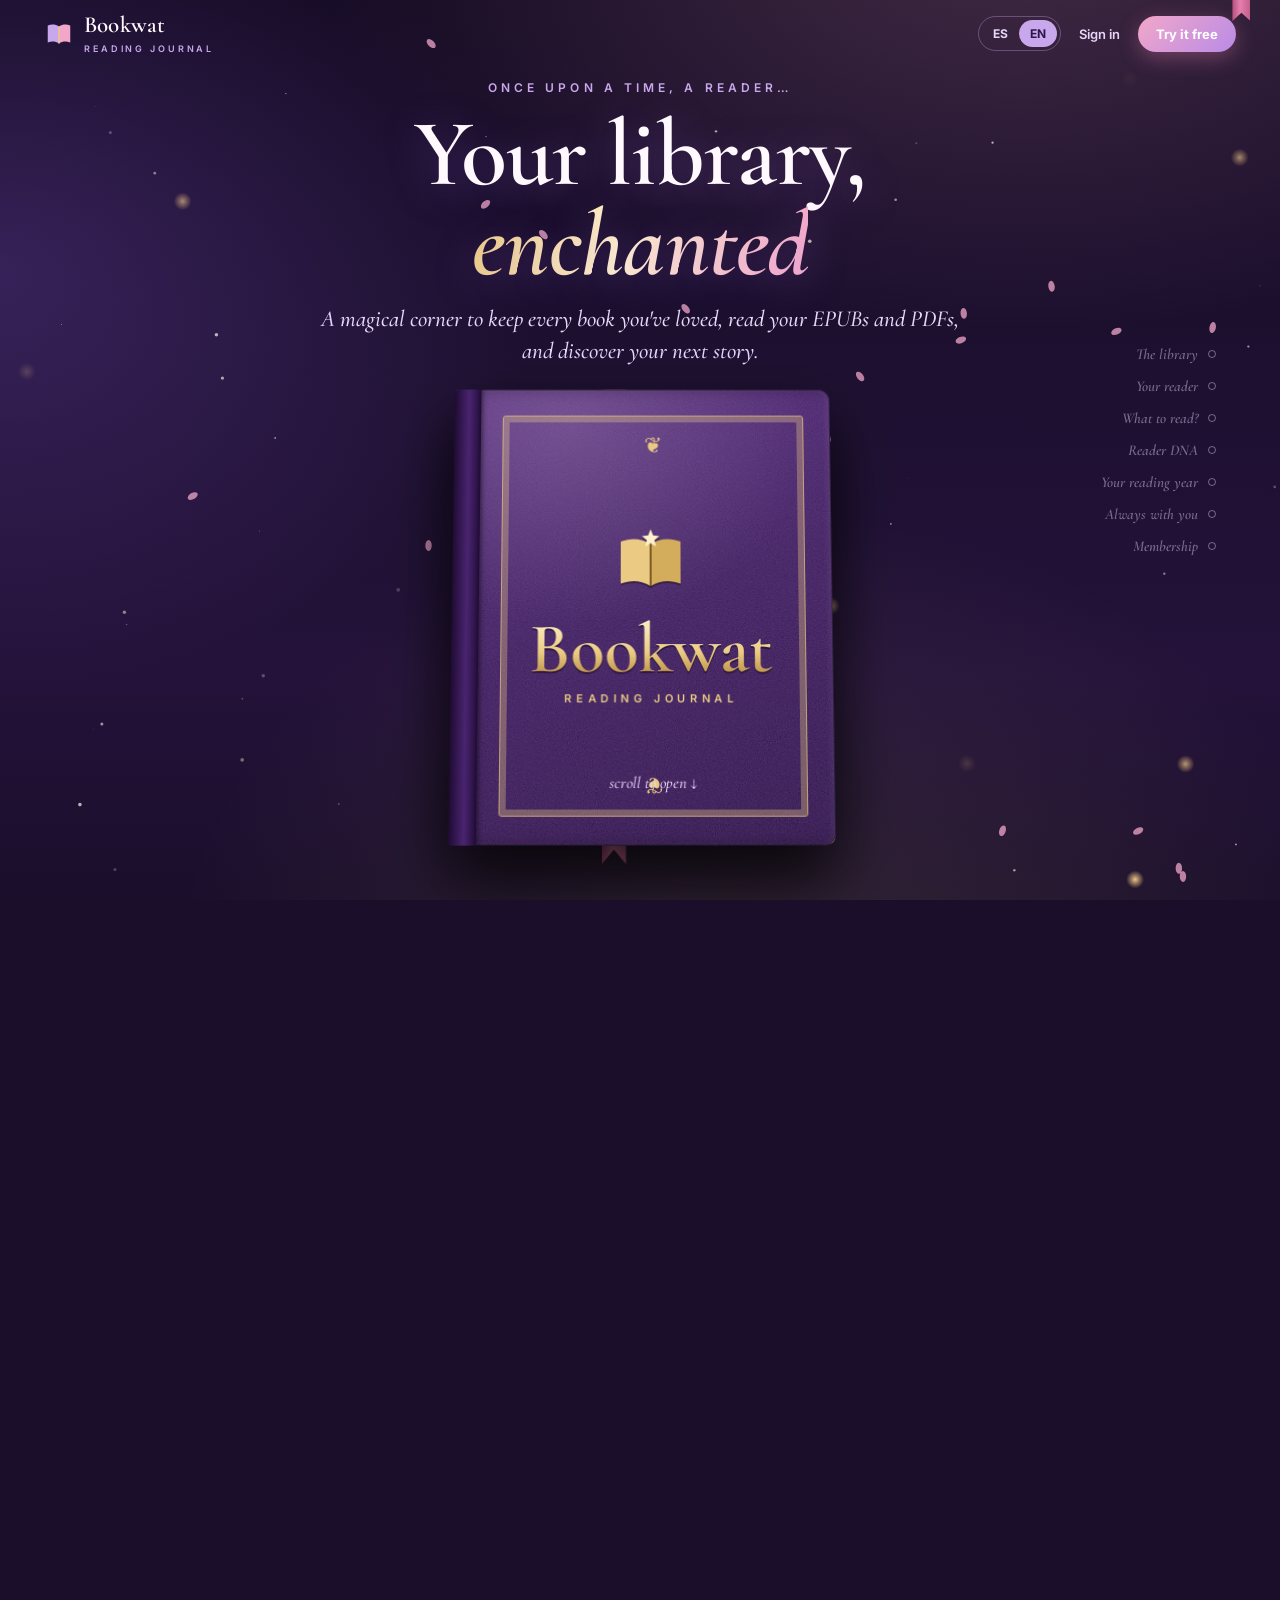
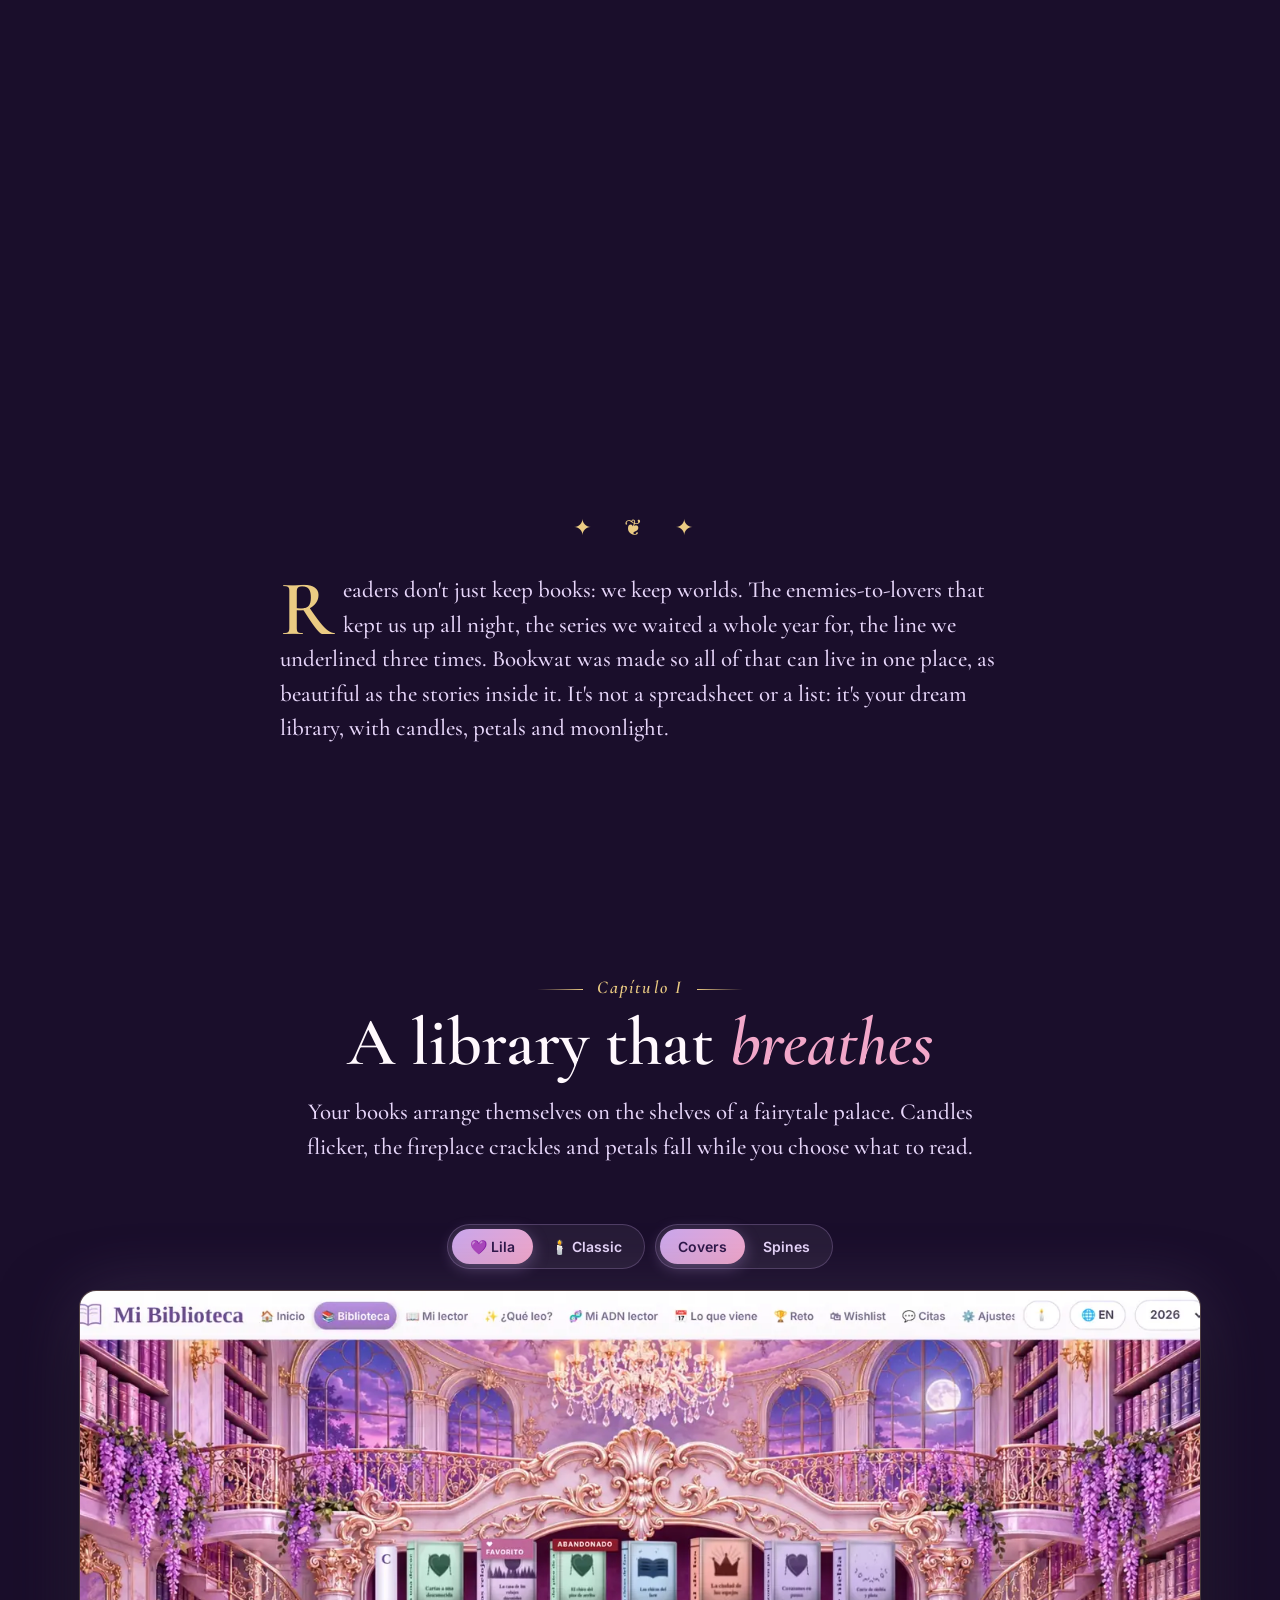
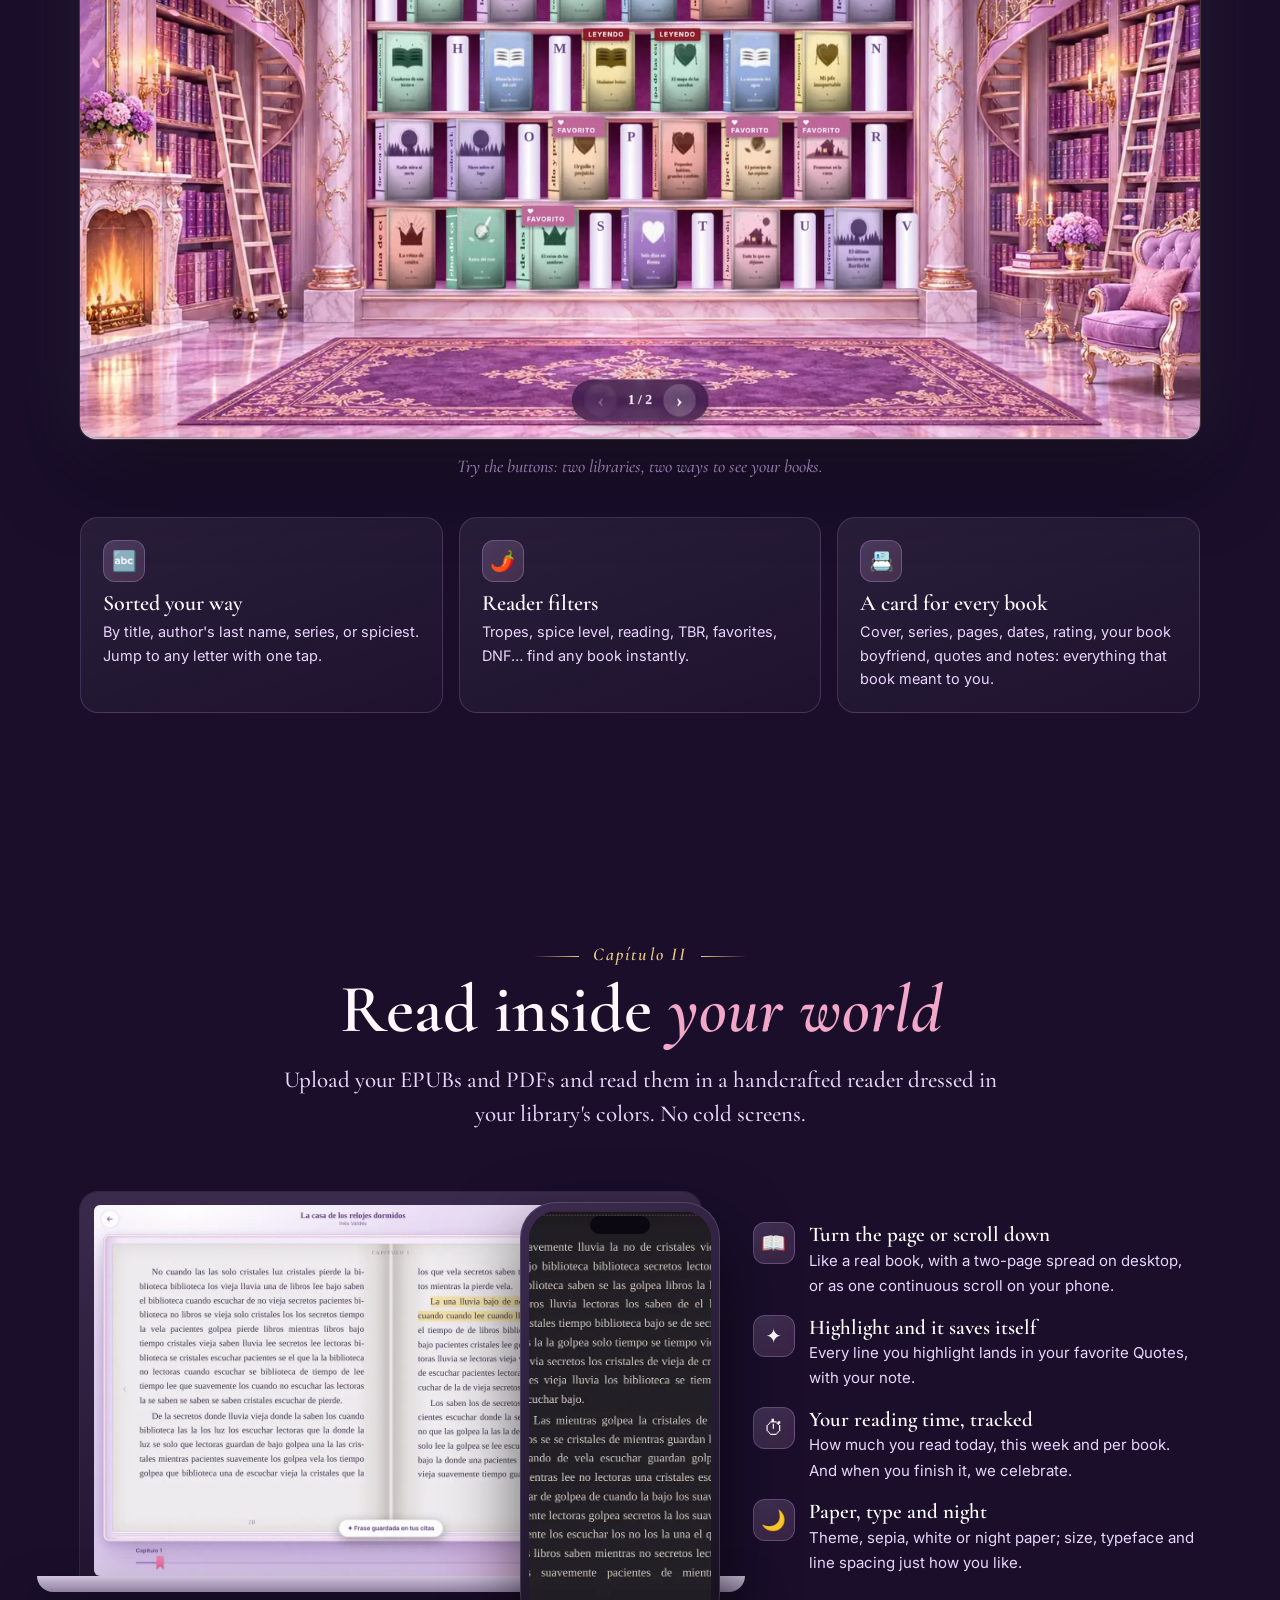
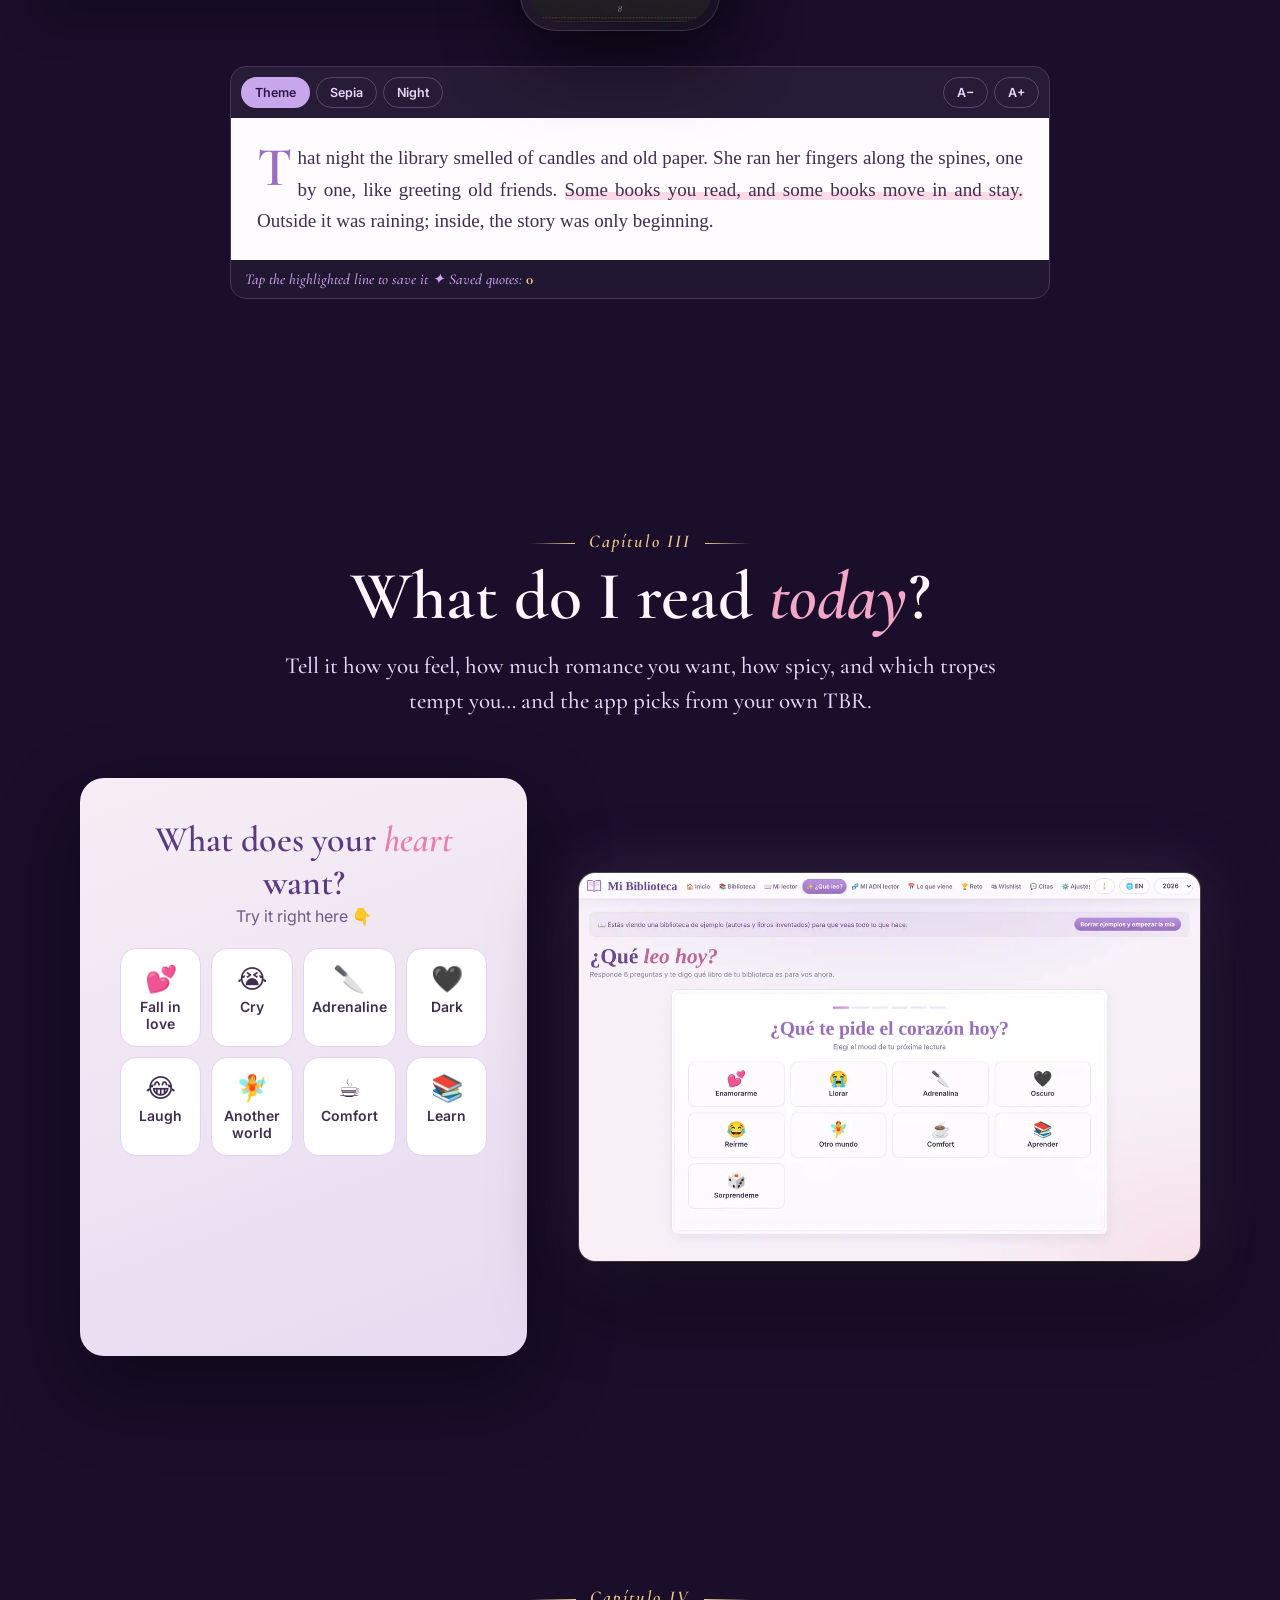
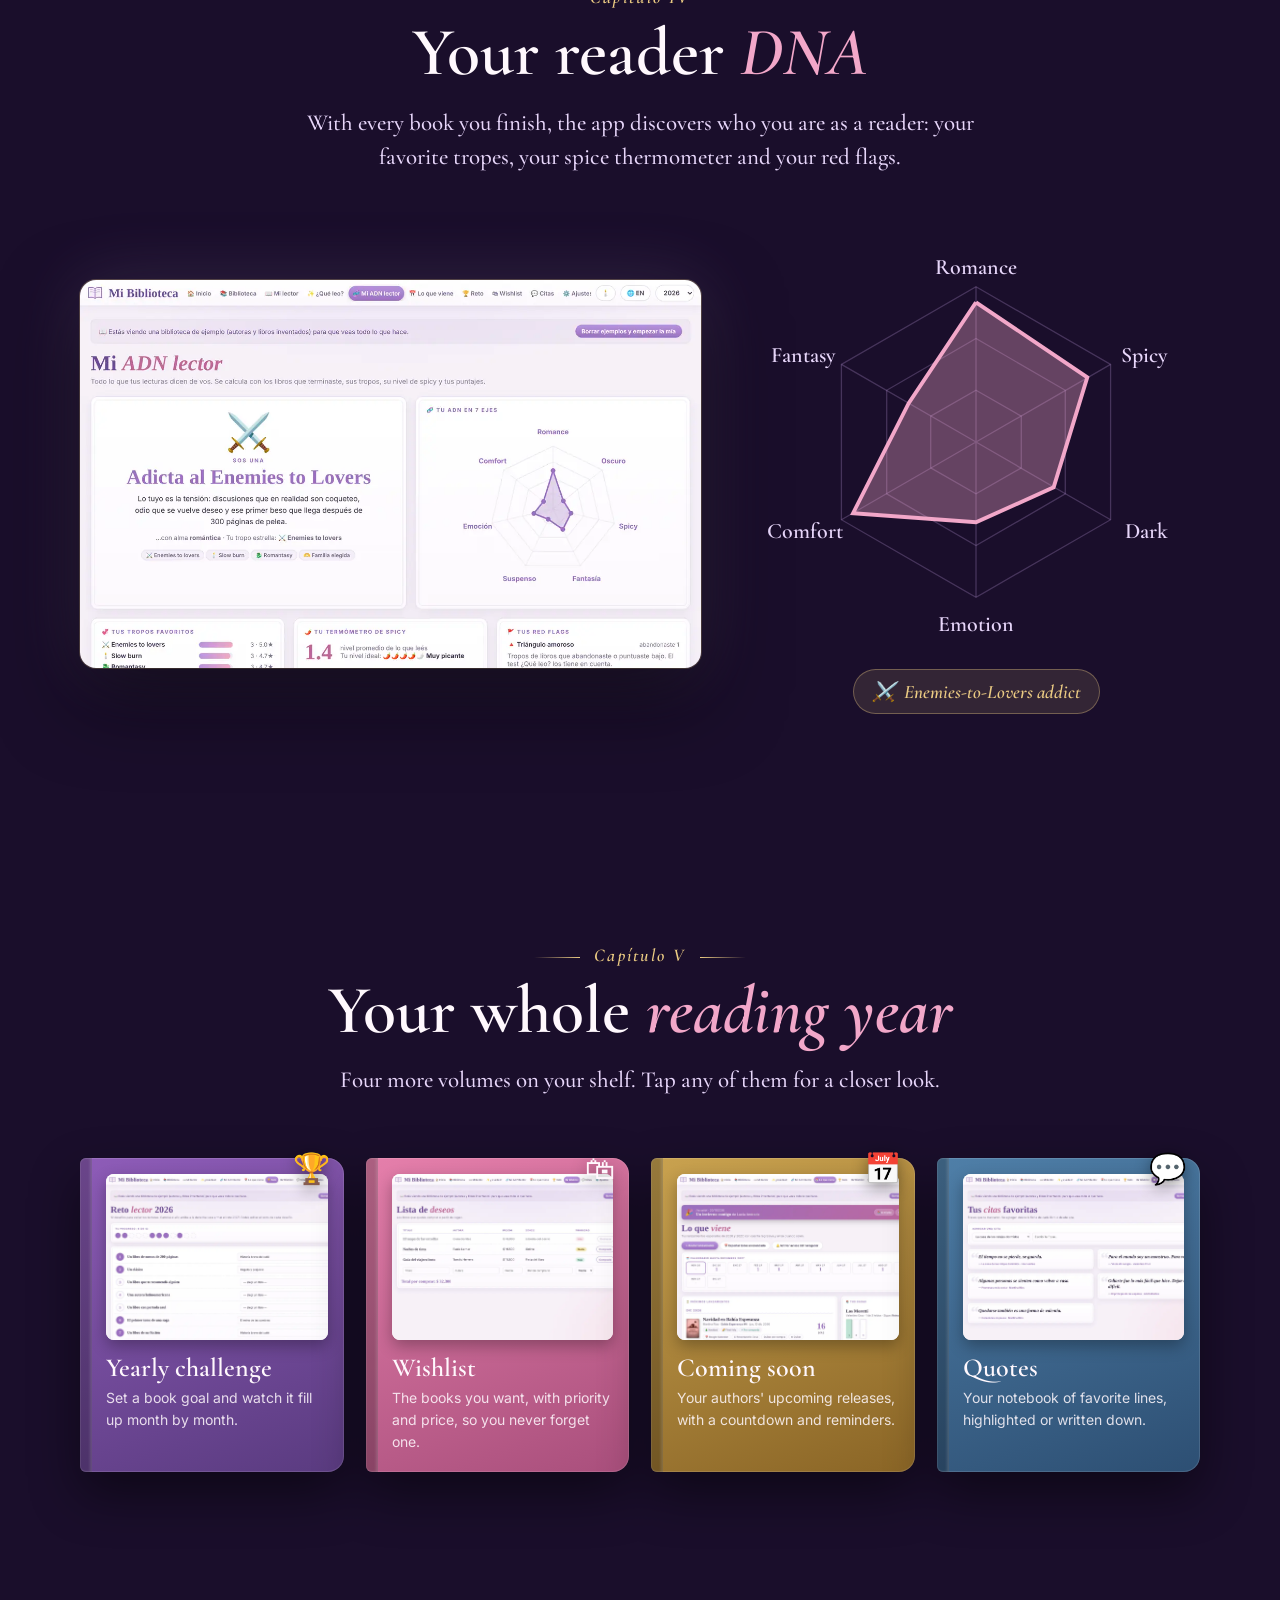
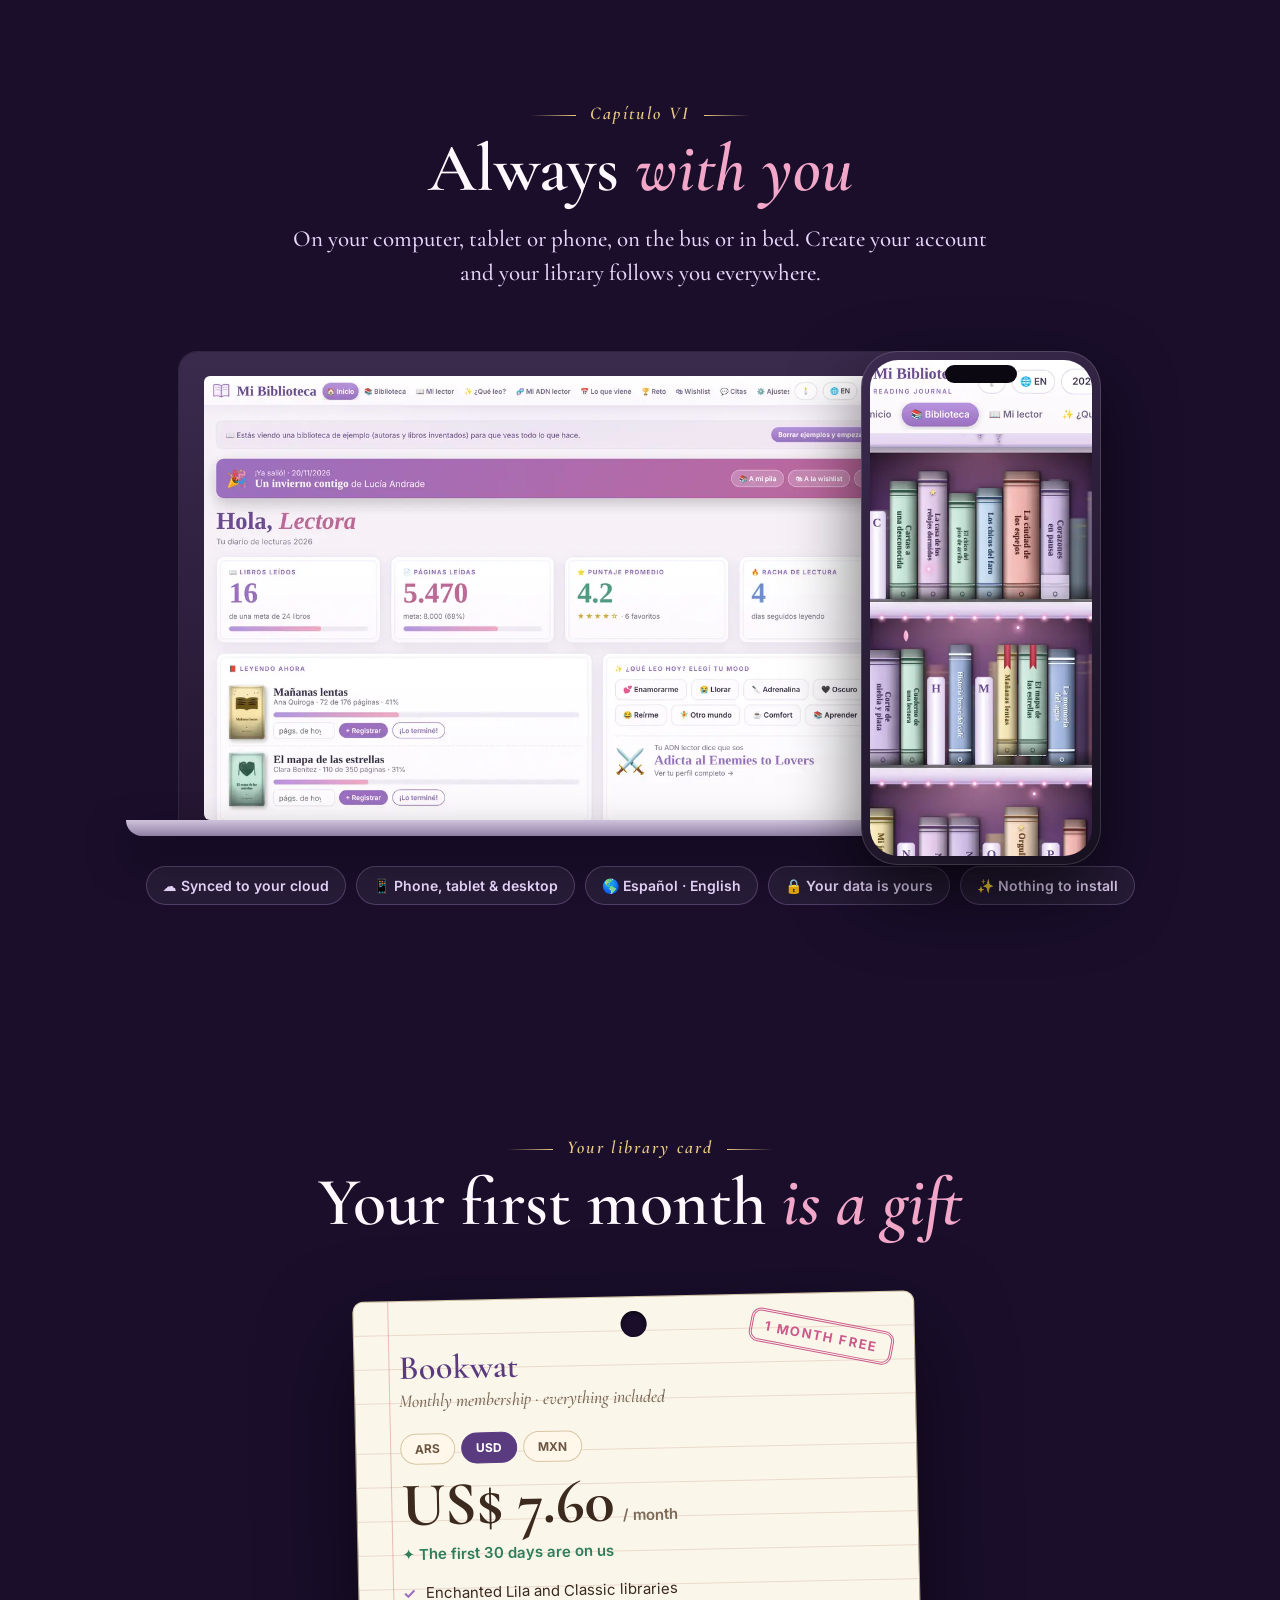
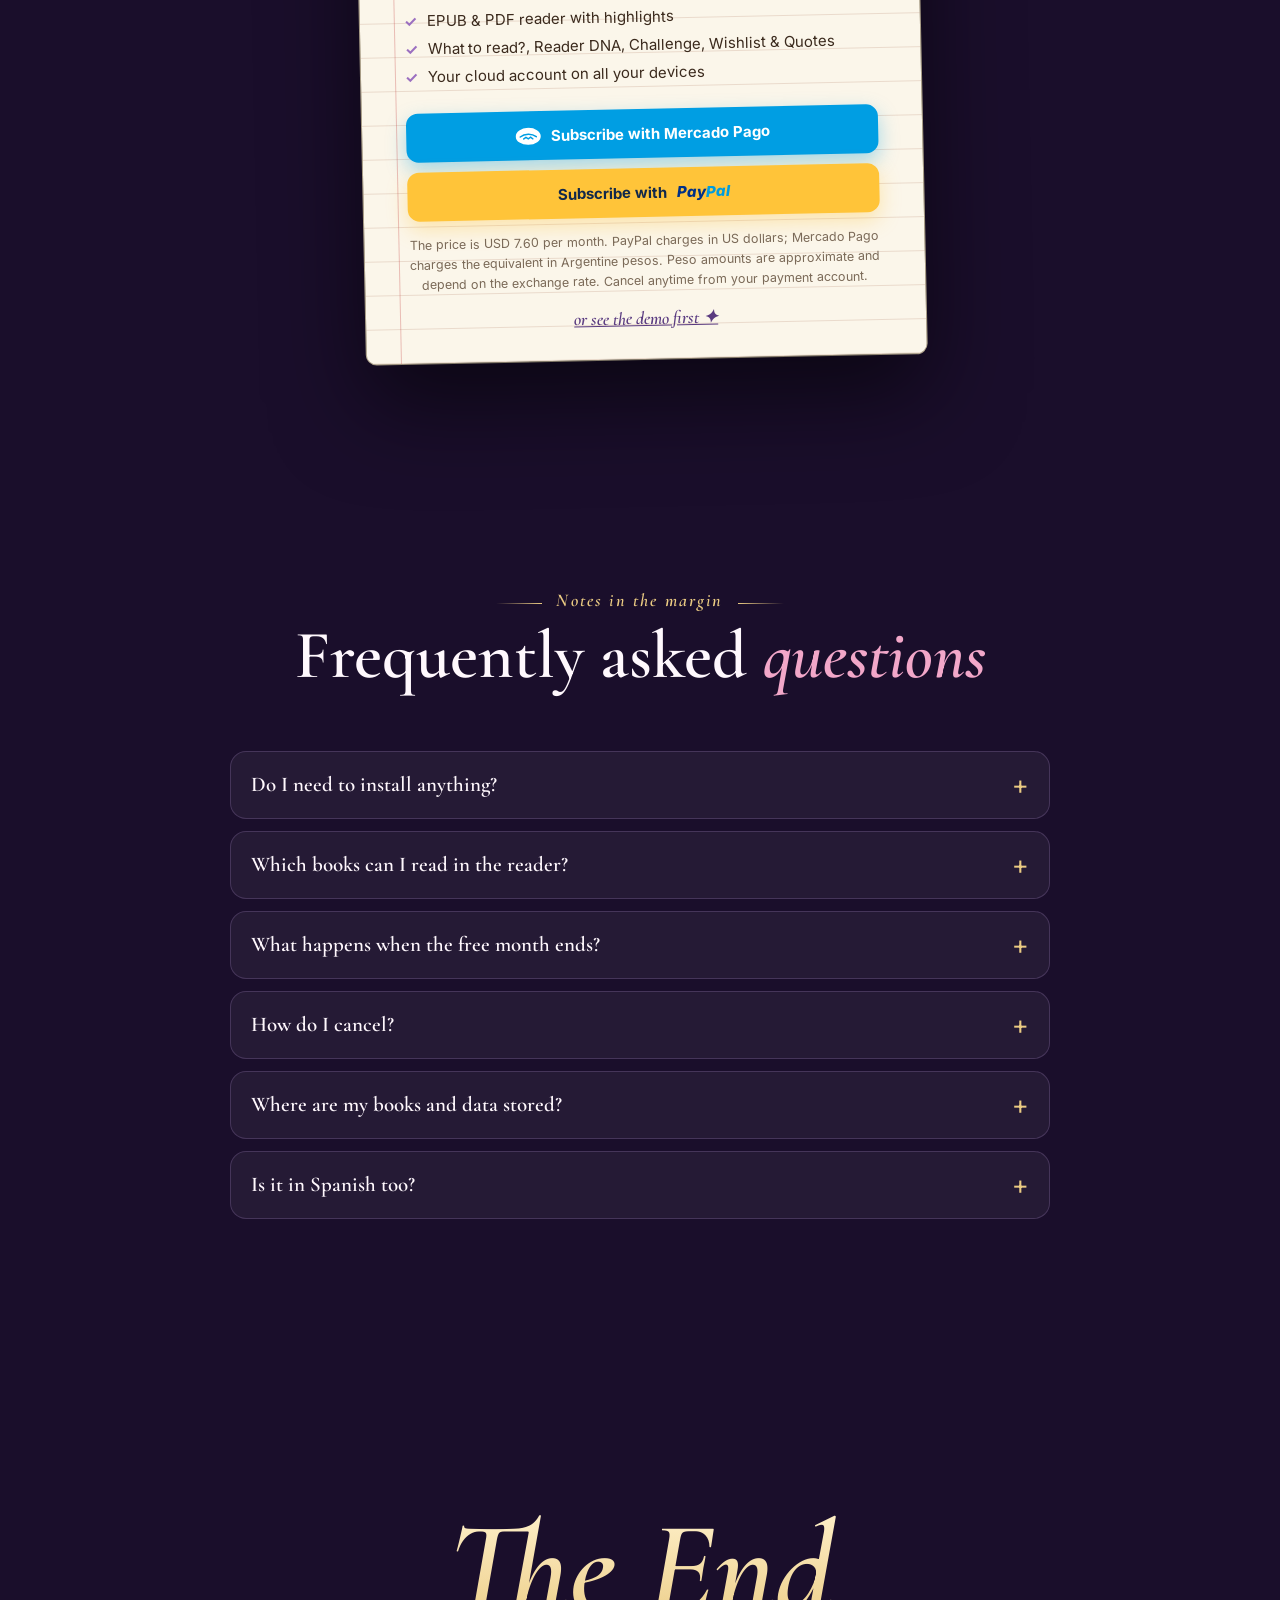
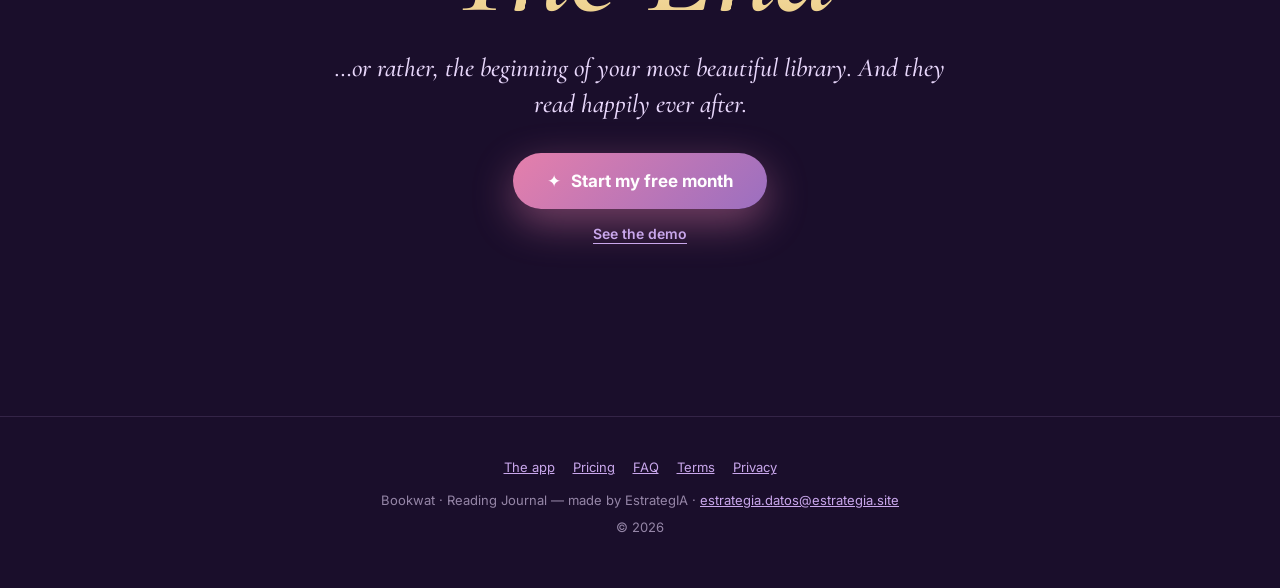
==== commit d5133299: "Landing: link del plan de suscripción de Mercado Pago Co-Authored-By: Claude Sonnet 5.5 <noreply@ant" ====
--- a/index.html
+++ b/index.html
@@ -514,7 +514,7 @@
   precioUSD:7.6,             // precio mensual en dólares (base)
   dolarARS:1570,             // pesos por 1 dólar (Banco Nación, venta)
   mxnPorUSD:18.49,           // pesos mexicanos por 1 dólar
-  linkMercadoPago:'https://www.mercadopago.com.ar/subscriptions/checkout?preapproval_plan_id=TU_PLAN_MP',
+  linkMercadoPago:'https://mpago.la/2Wwd38p',
   linkPayPal:'https://www.paypal.com/webapps/billing/plans/subscribe?plan_id=TU_PLAN_PAYPAL',
   linkDemo:'demo.html',
   linkTerminos:'#', linkPrivacidad:'#'
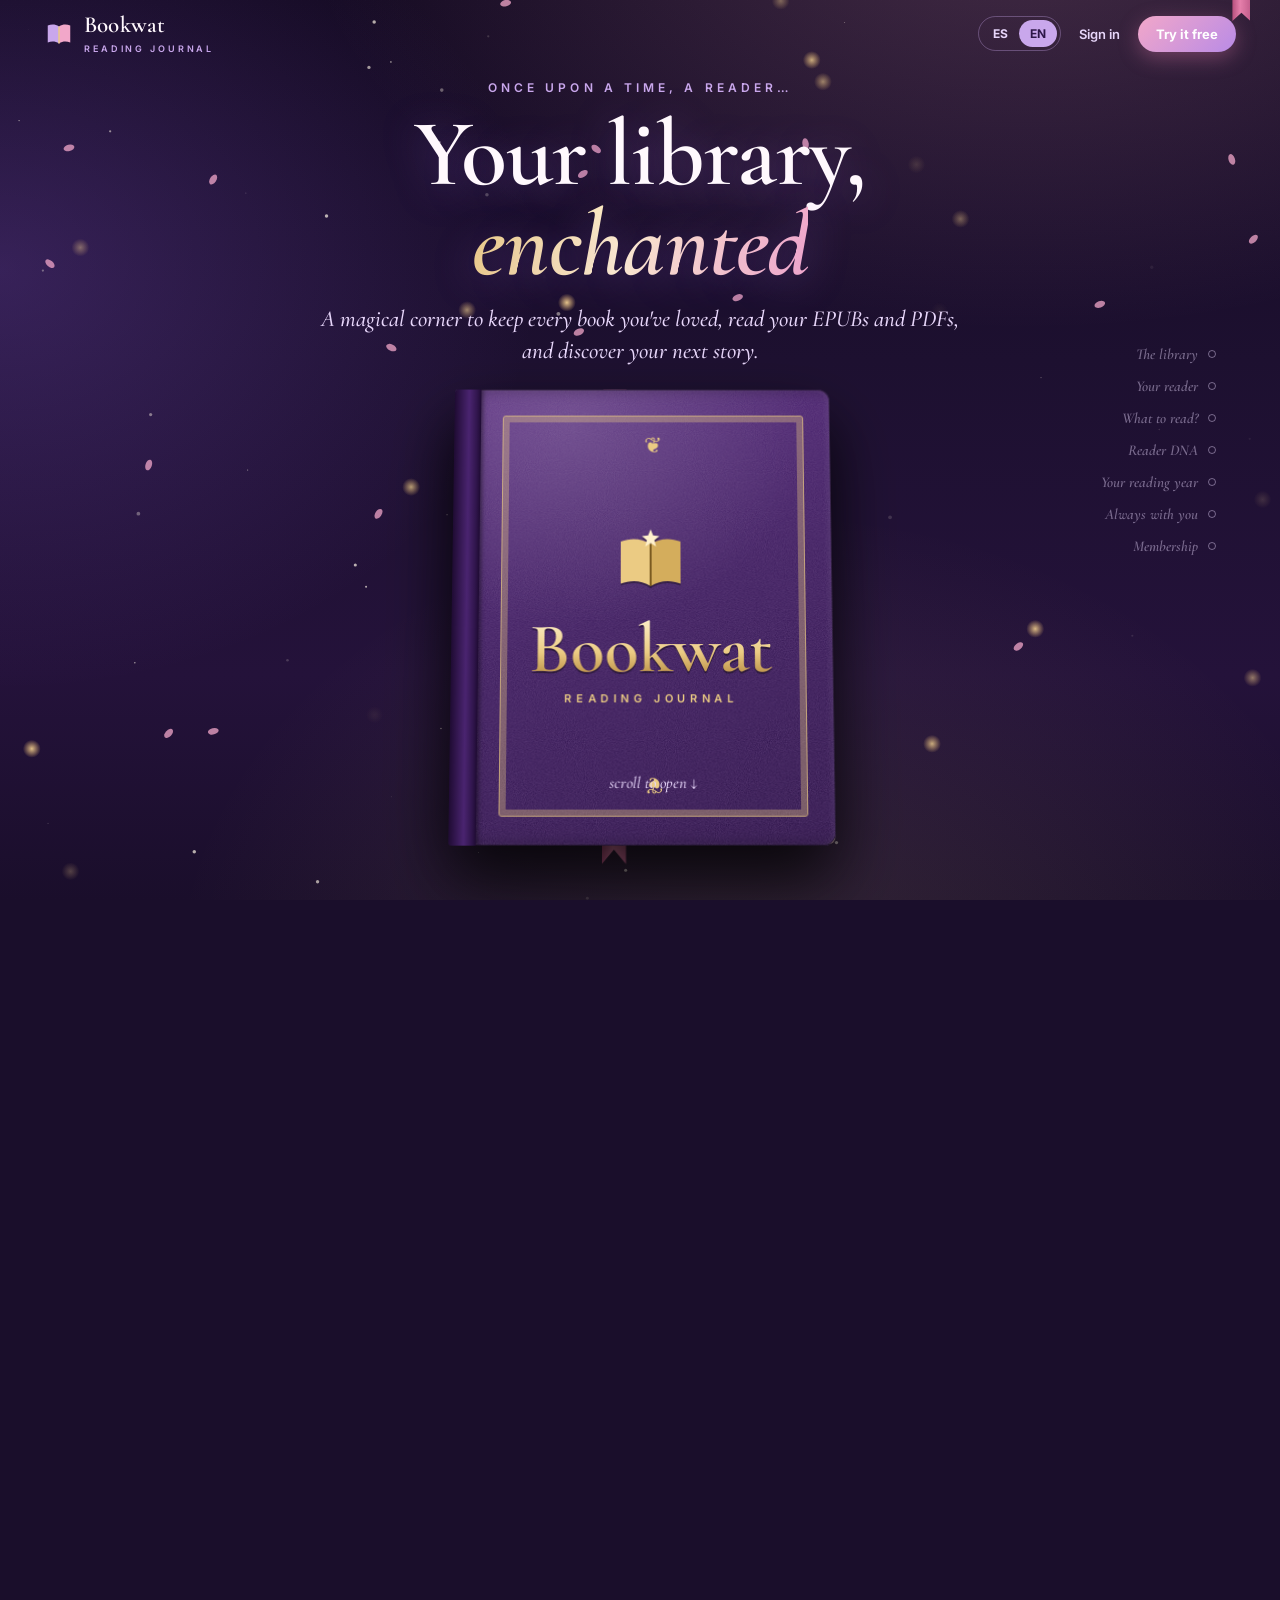
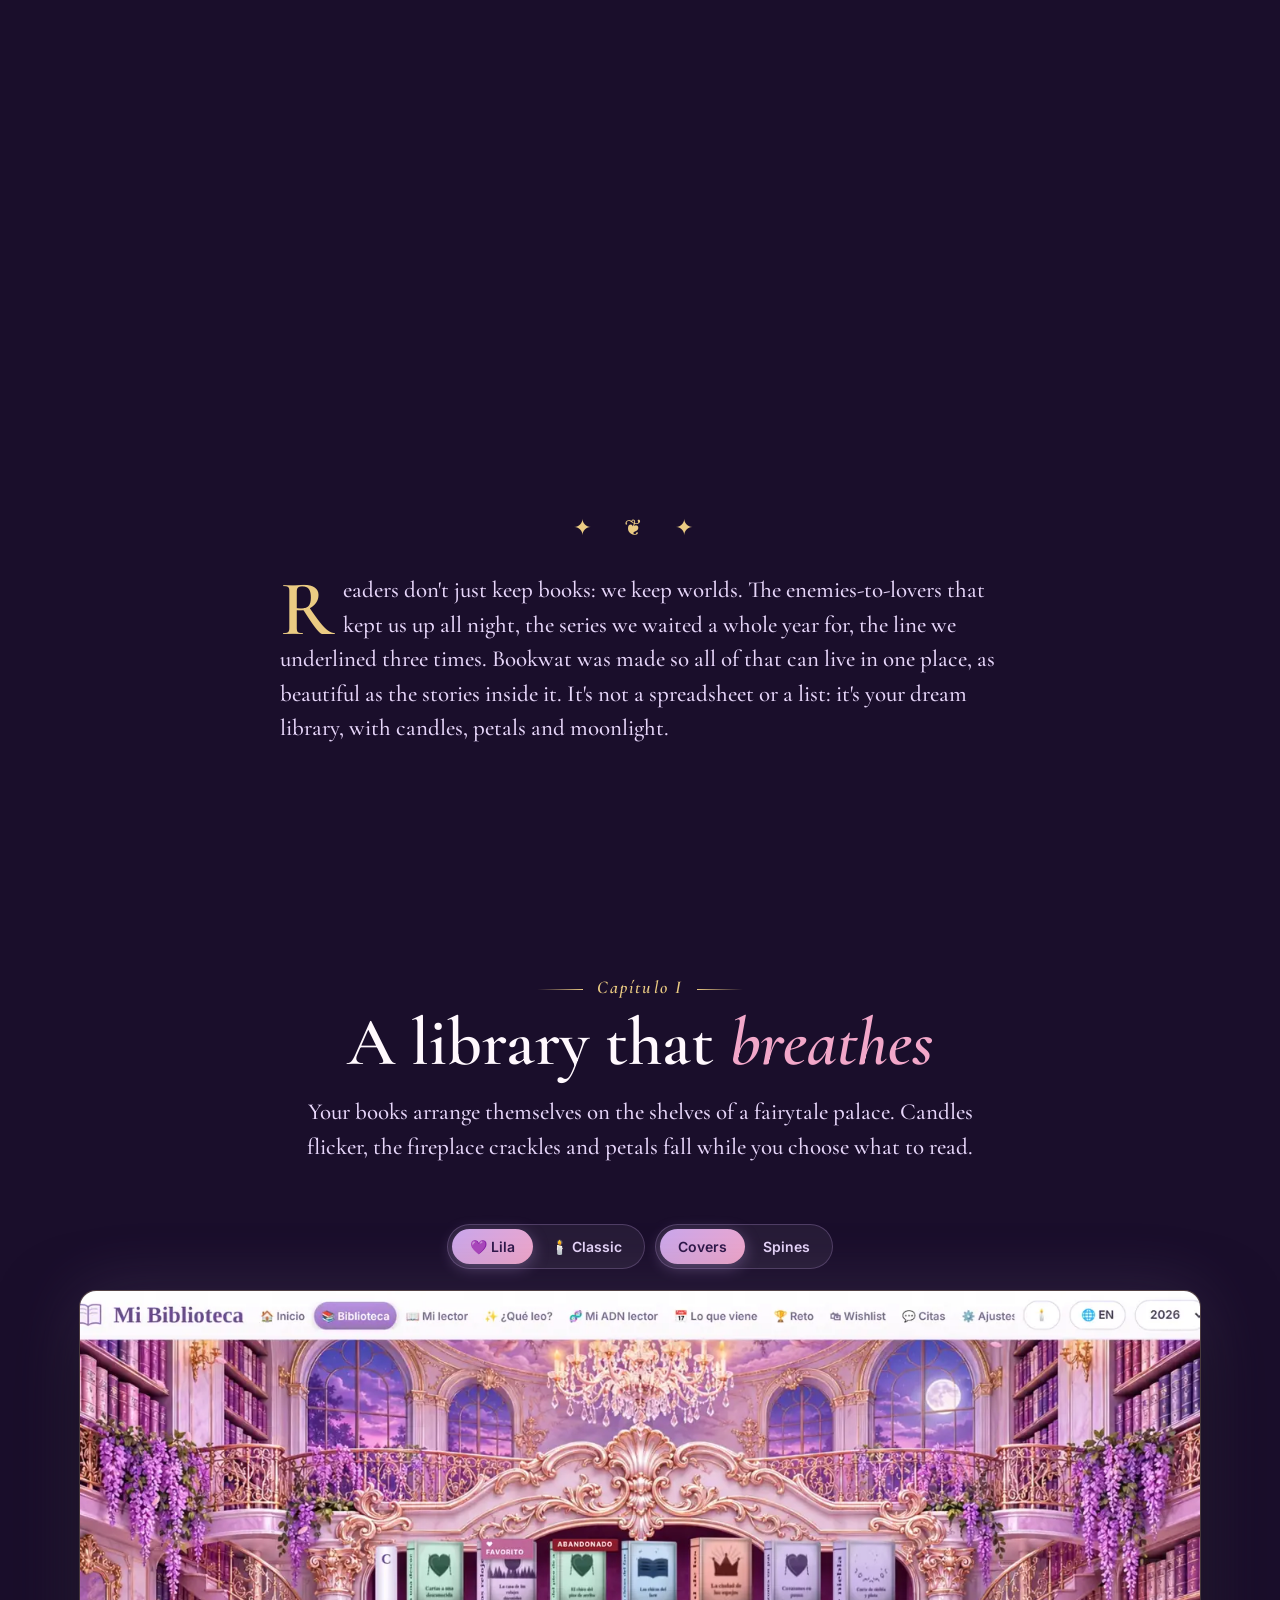
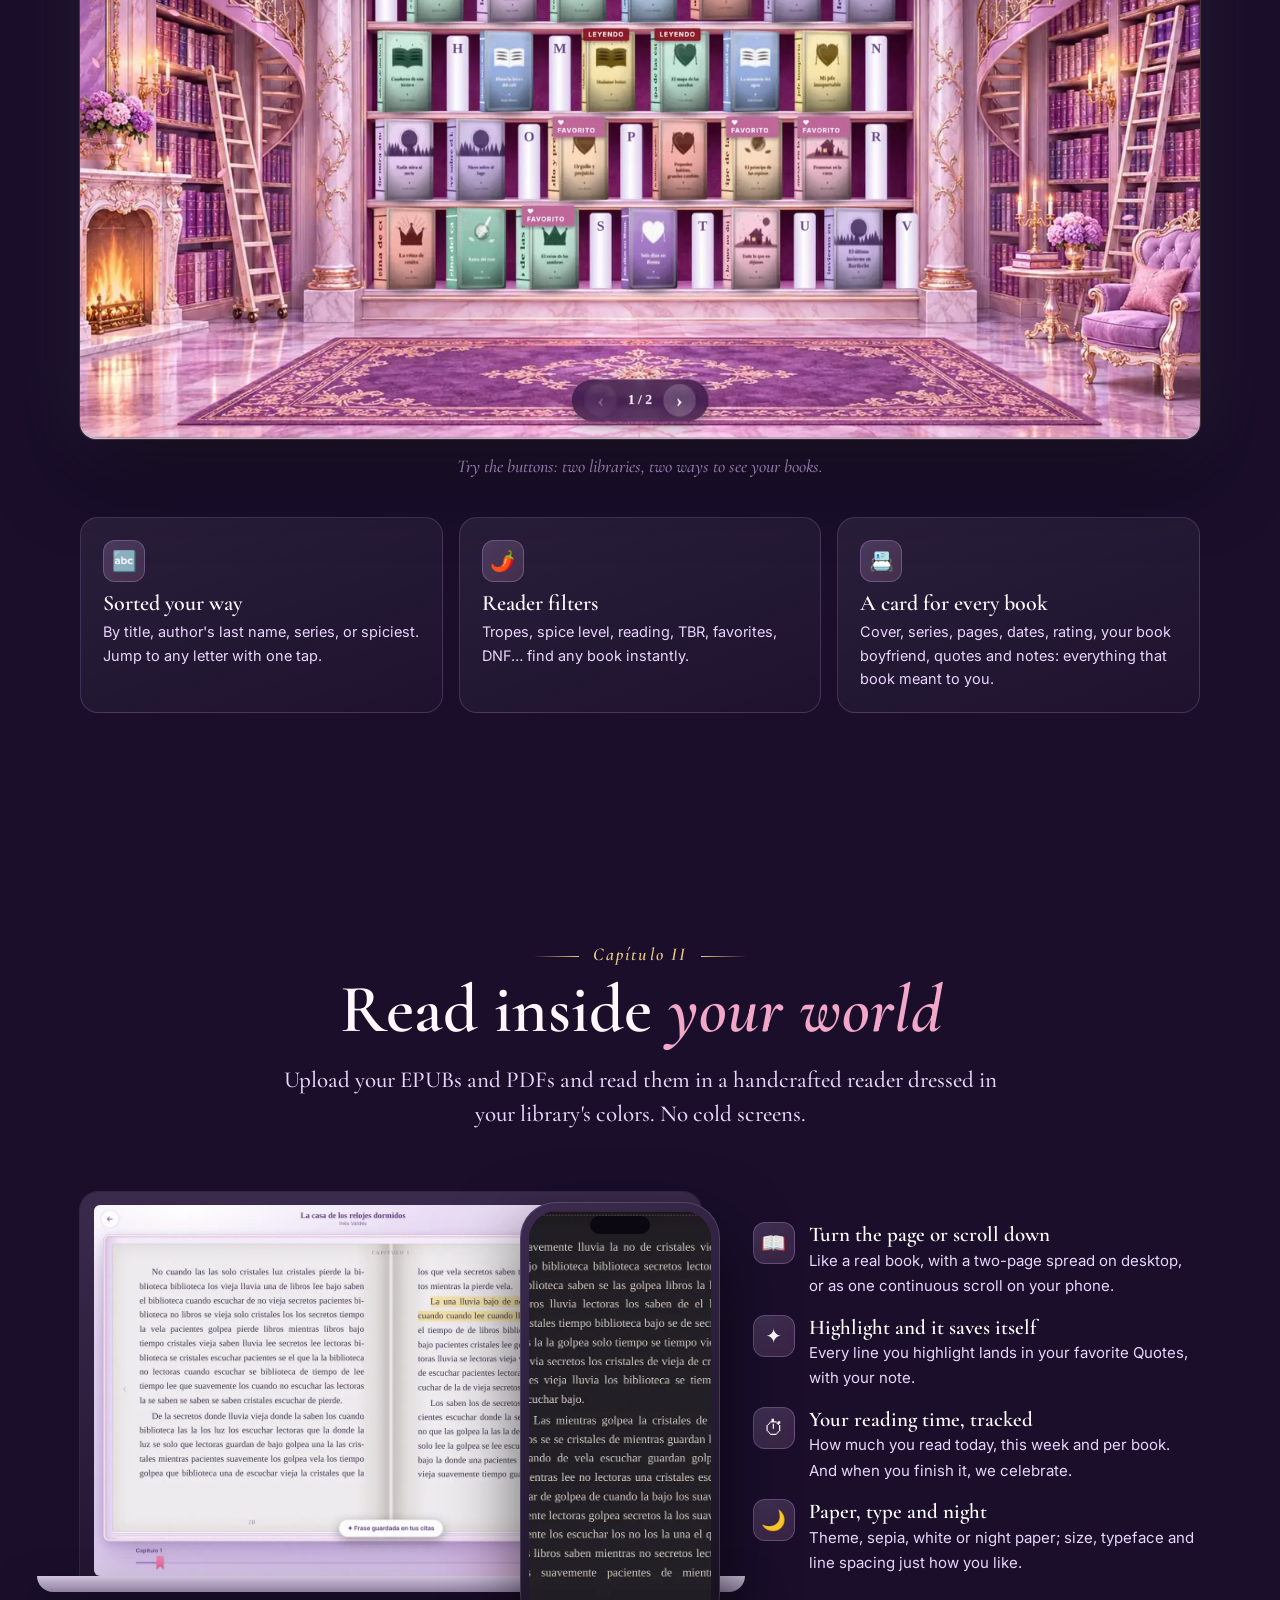
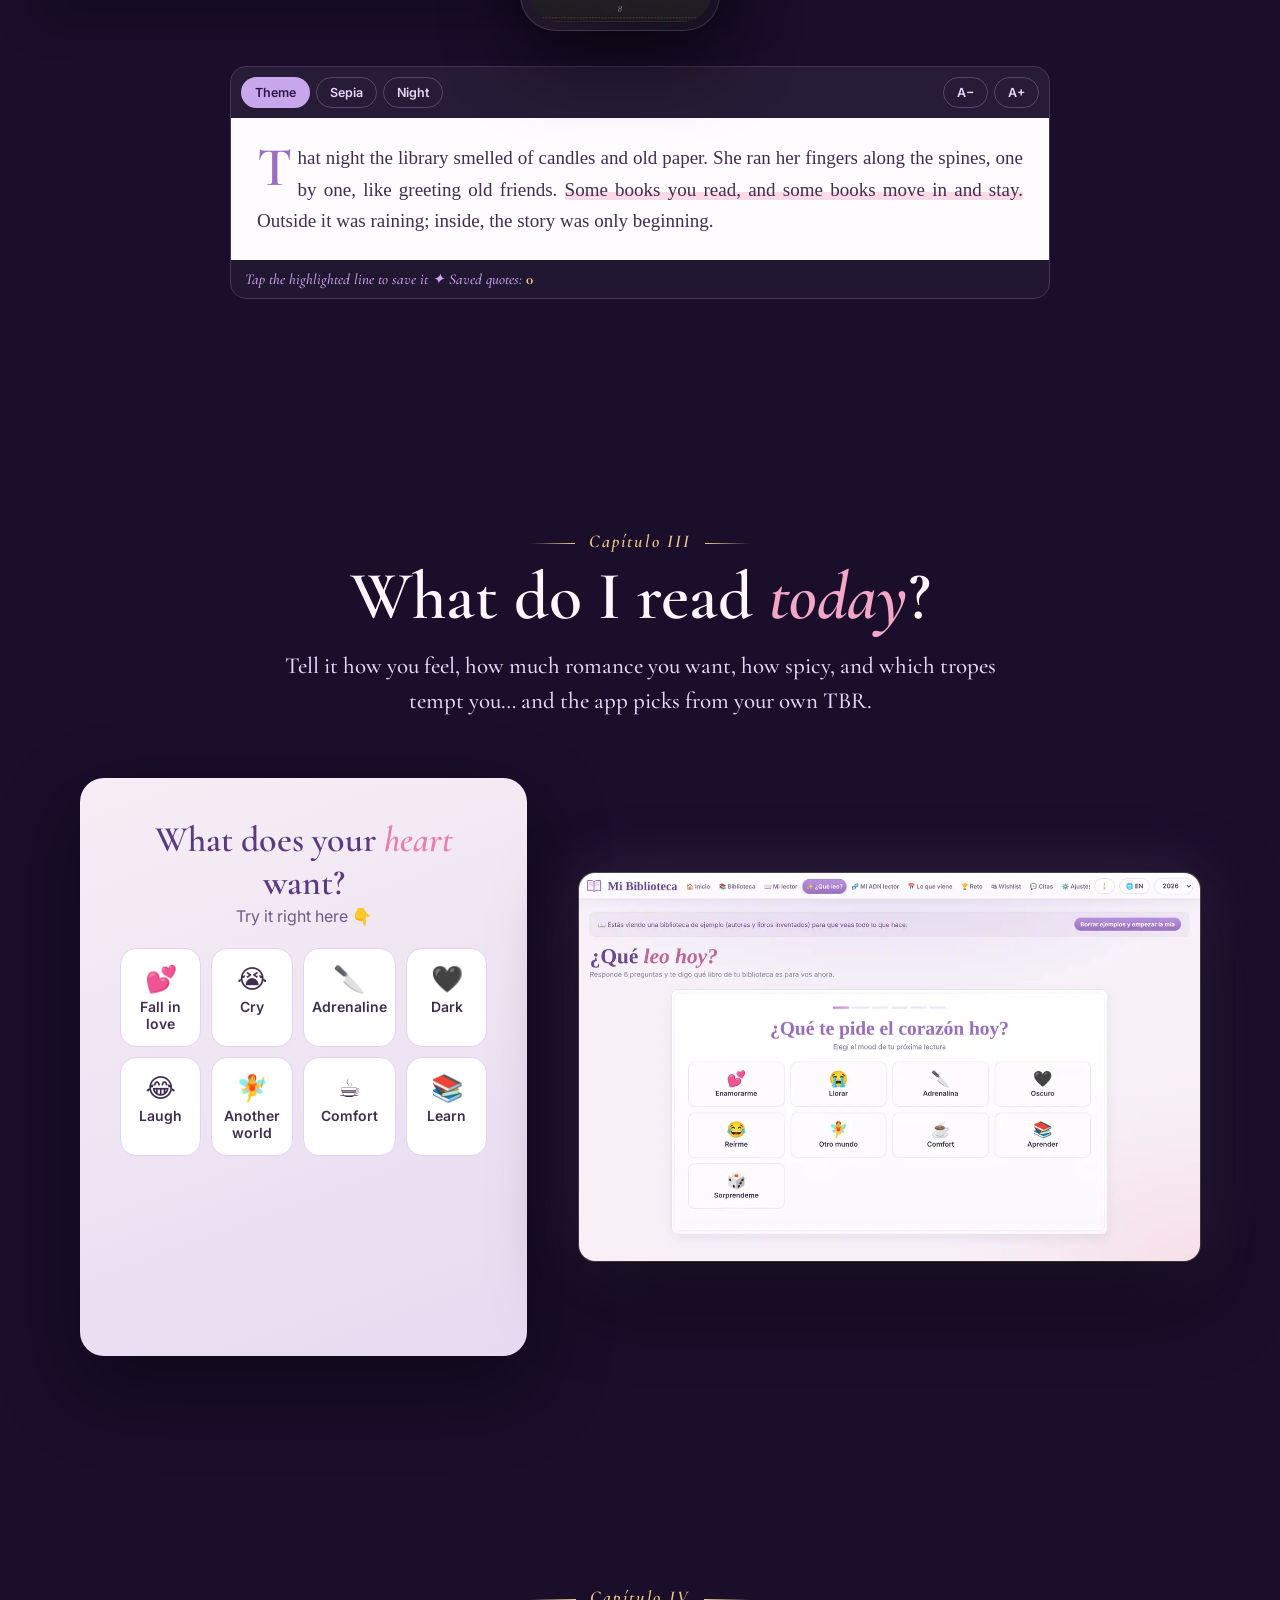
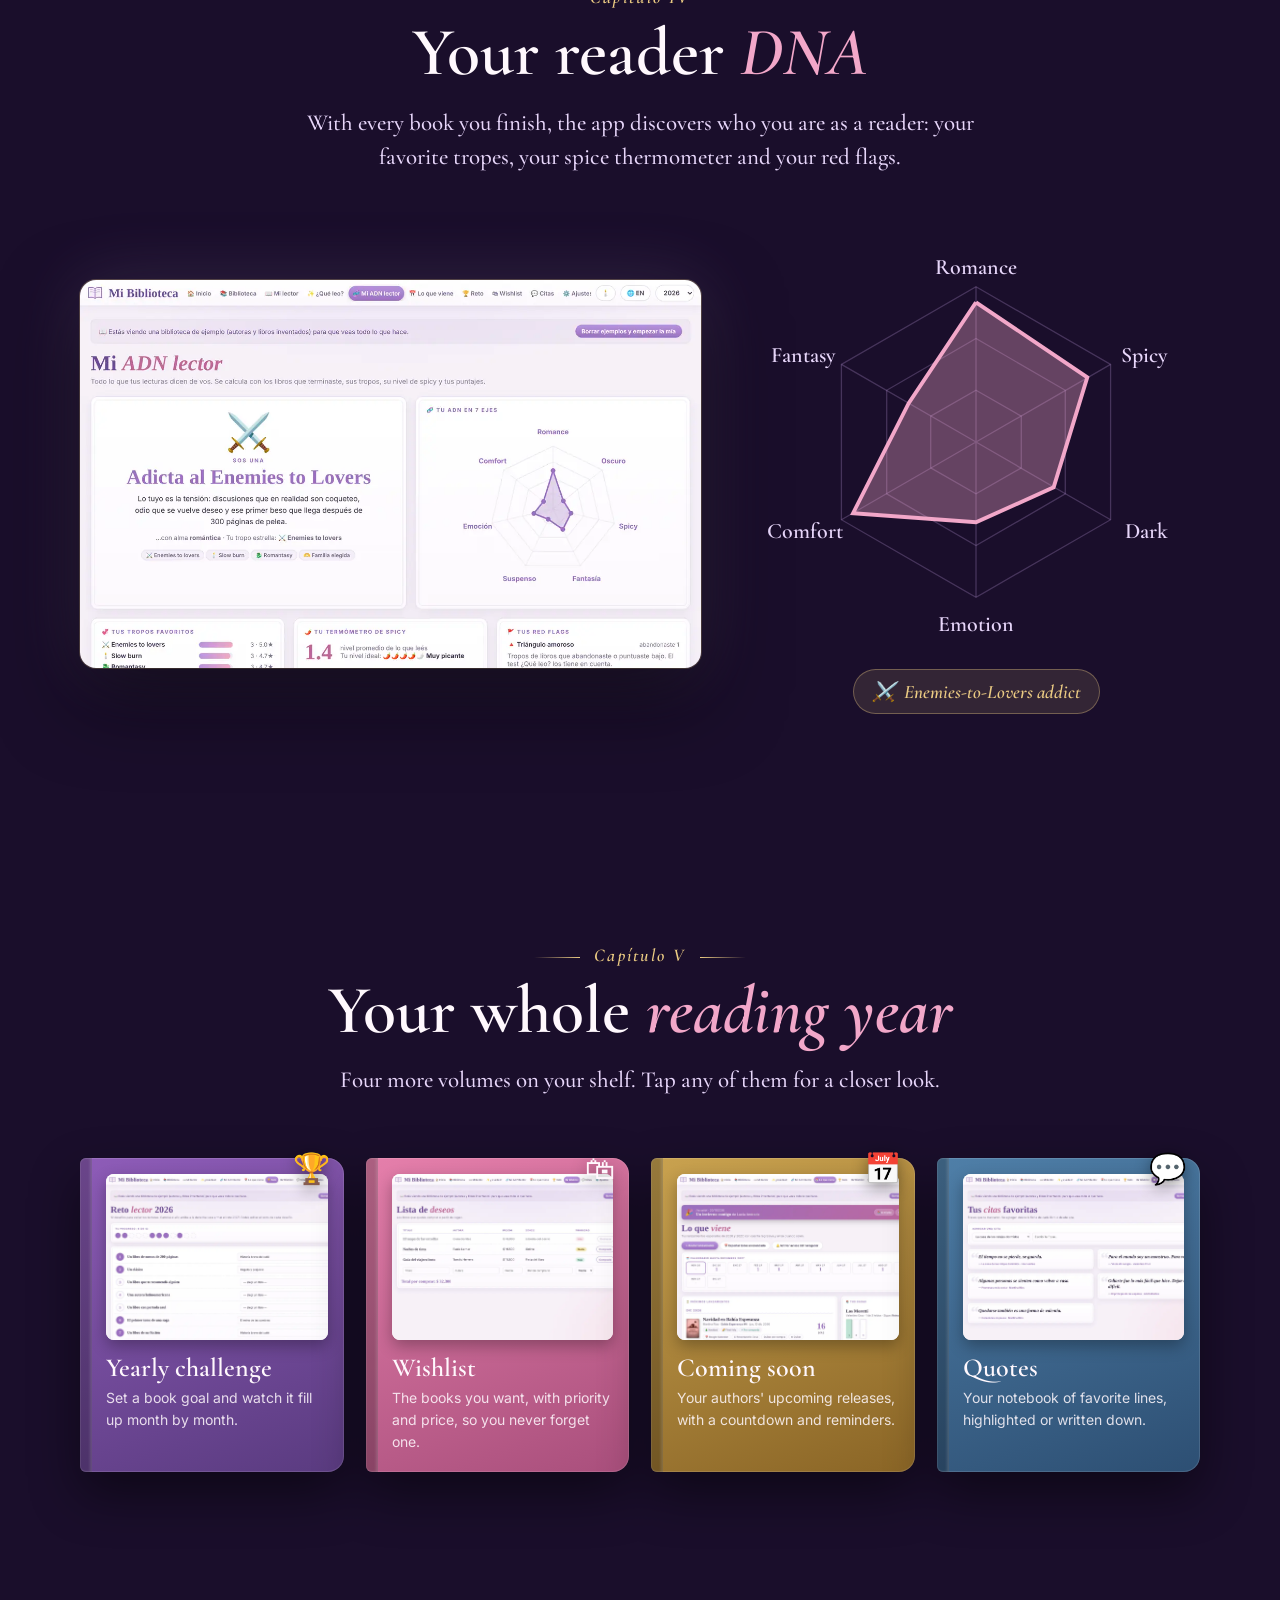
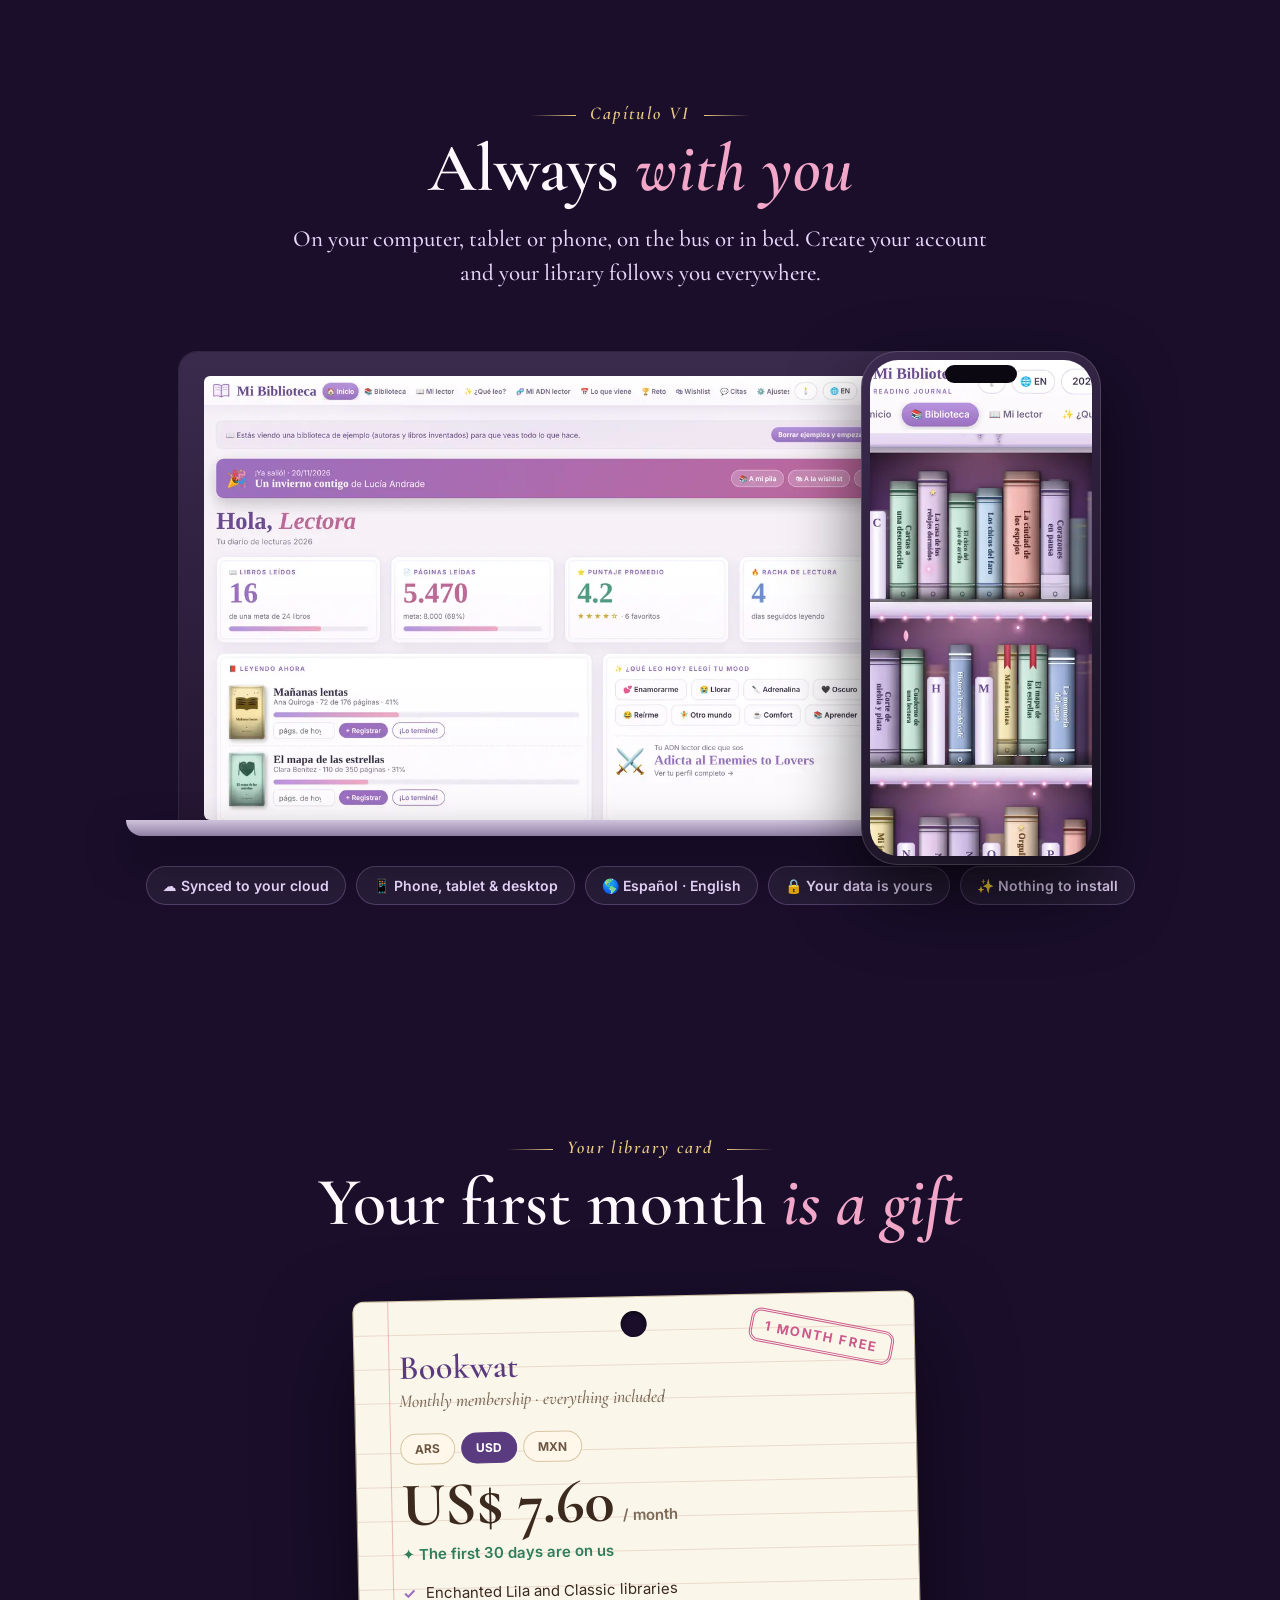
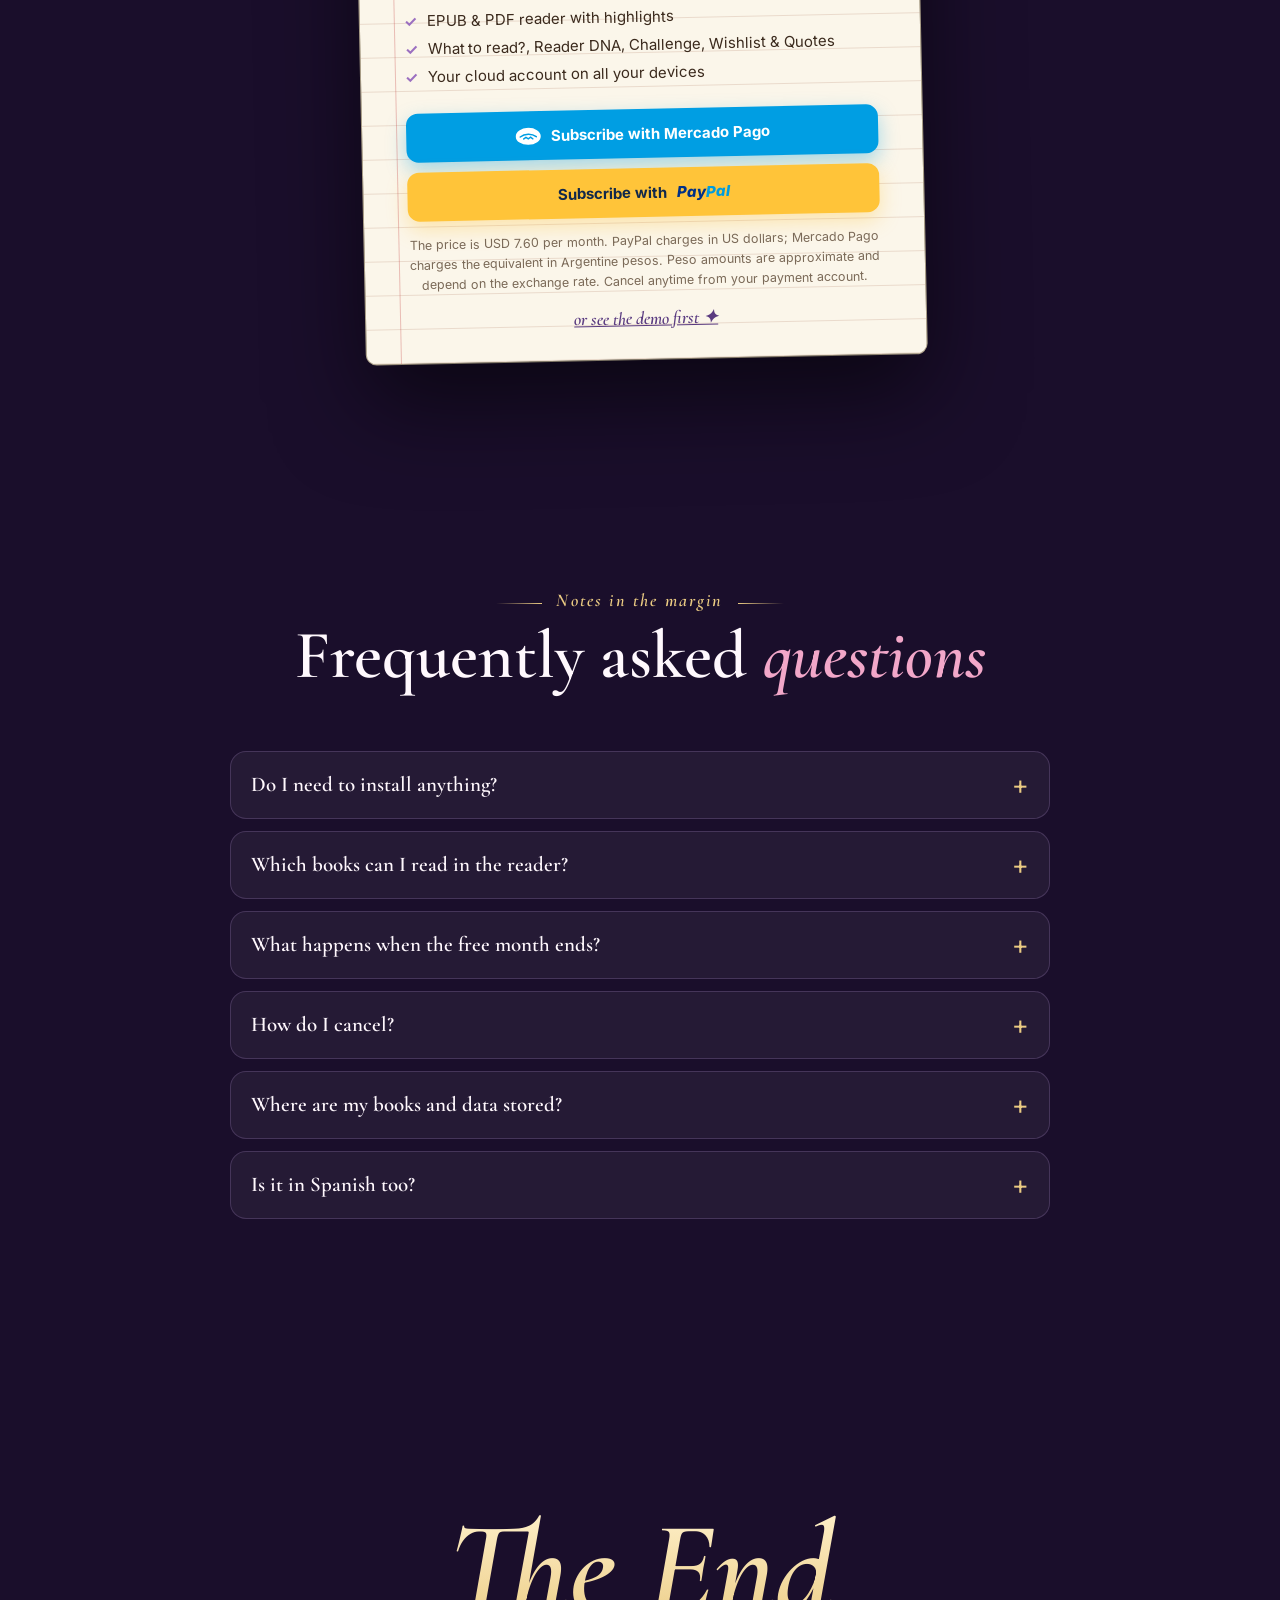
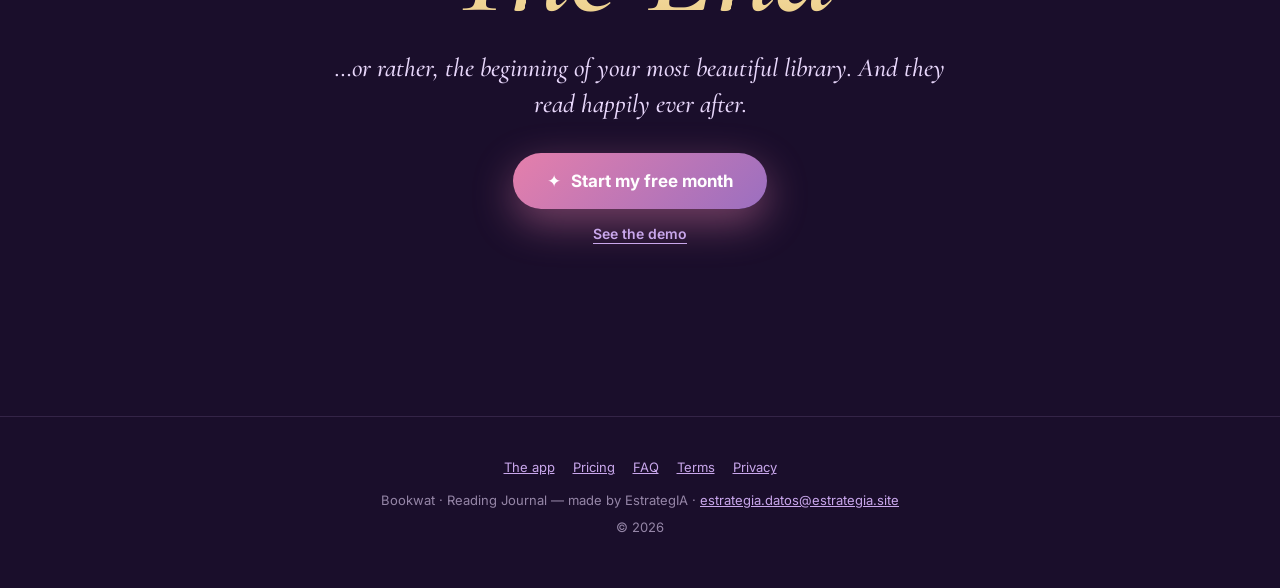
==== commit d4effbd9: "Landing: link del plan de PayPal Co-Authored-By: Claude Sonnet 5.5 <noreply@anthropic.com> Claude-Se" ====
--- a/index.html
+++ b/index.html
@@ -515,7 +515,7 @@
   dolarARS:1570,             // pesos por 1 dólar (Banco Nación, venta)
   mxnPorUSD:18.49,           // pesos mexicanos por 1 dólar
   linkMercadoPago:'https://mpago.la/2Wwd38p',
-  linkPayPal:'https://www.paypal.com/webapps/billing/plans/subscribe?plan_id=TU_PLAN_PAYPAL',
+  linkPayPal:'https://www.paypal.com/webapps/billing/plans/subscribe?plan_id=P-1JH63687MF956341SNMC5LHY',
   linkDemo:'demo.html',
   linkTerminos:'#', linkPrivacidad:'#'
 };
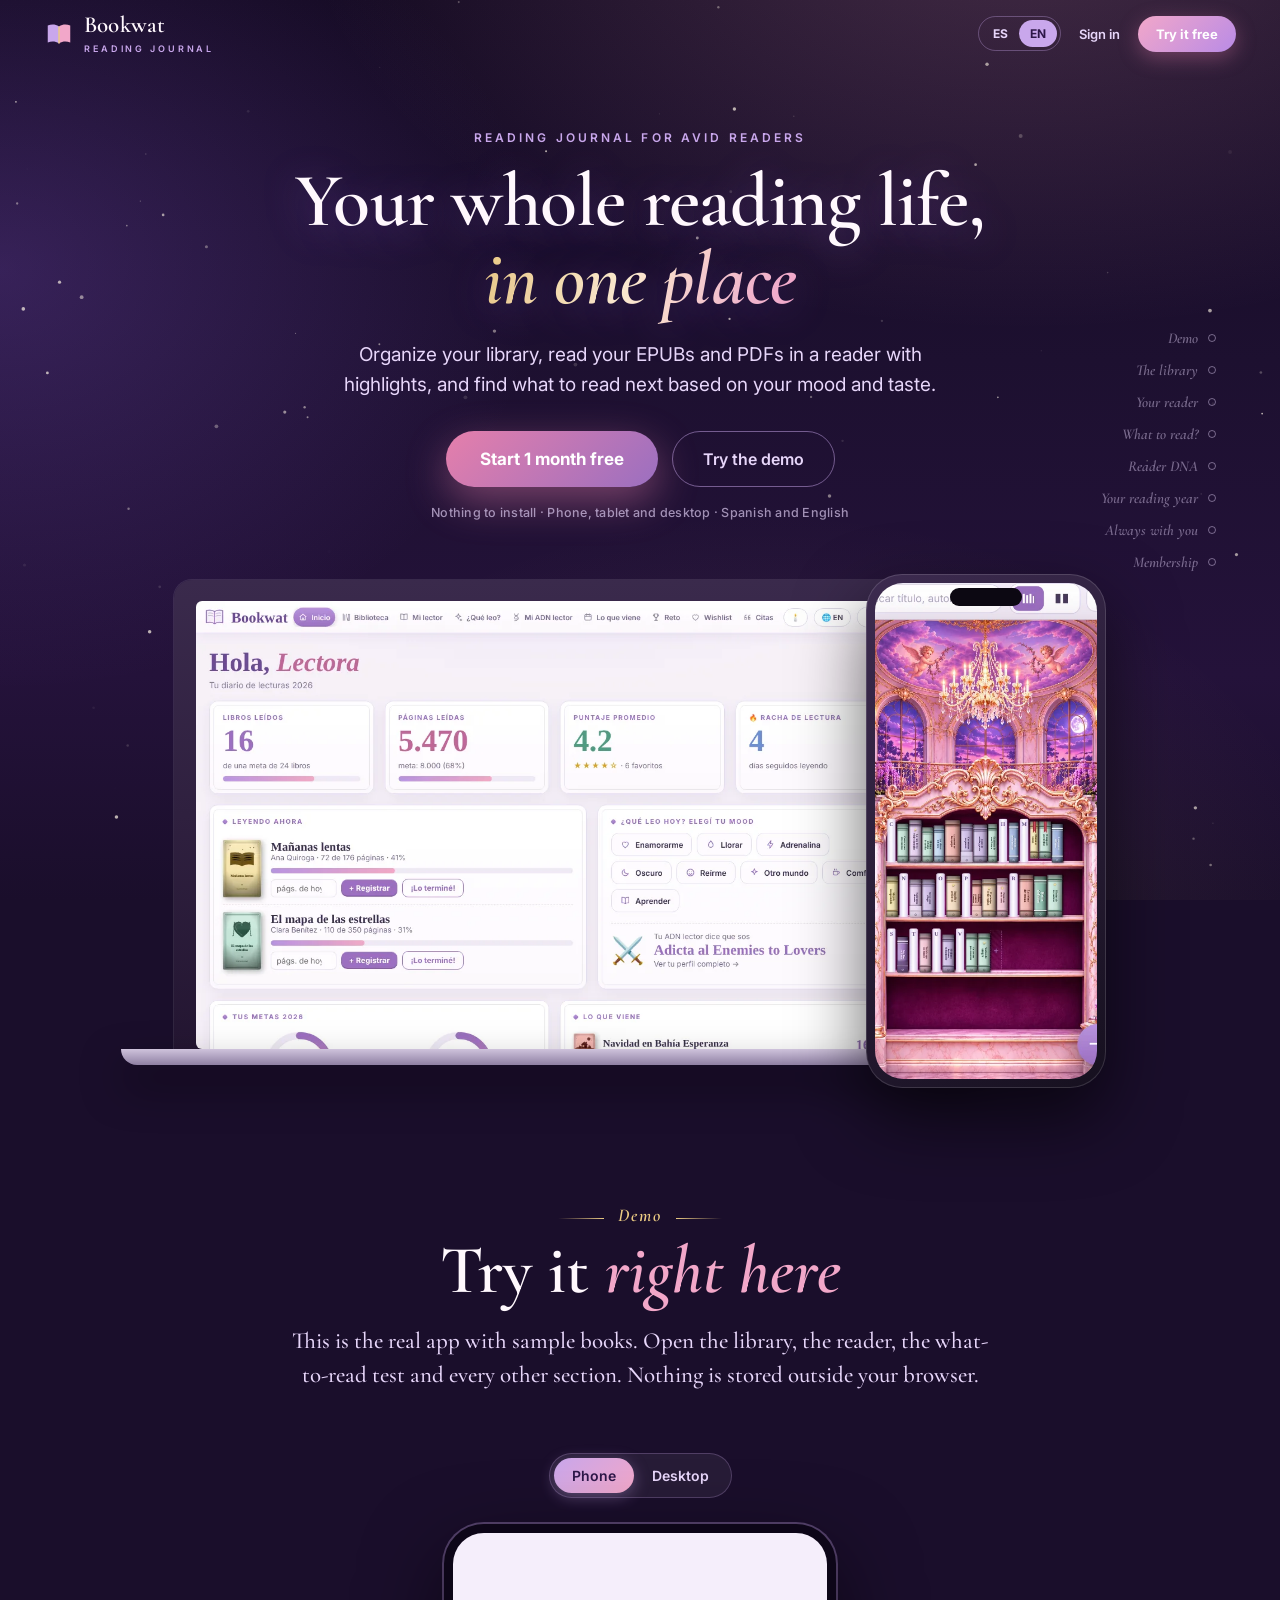
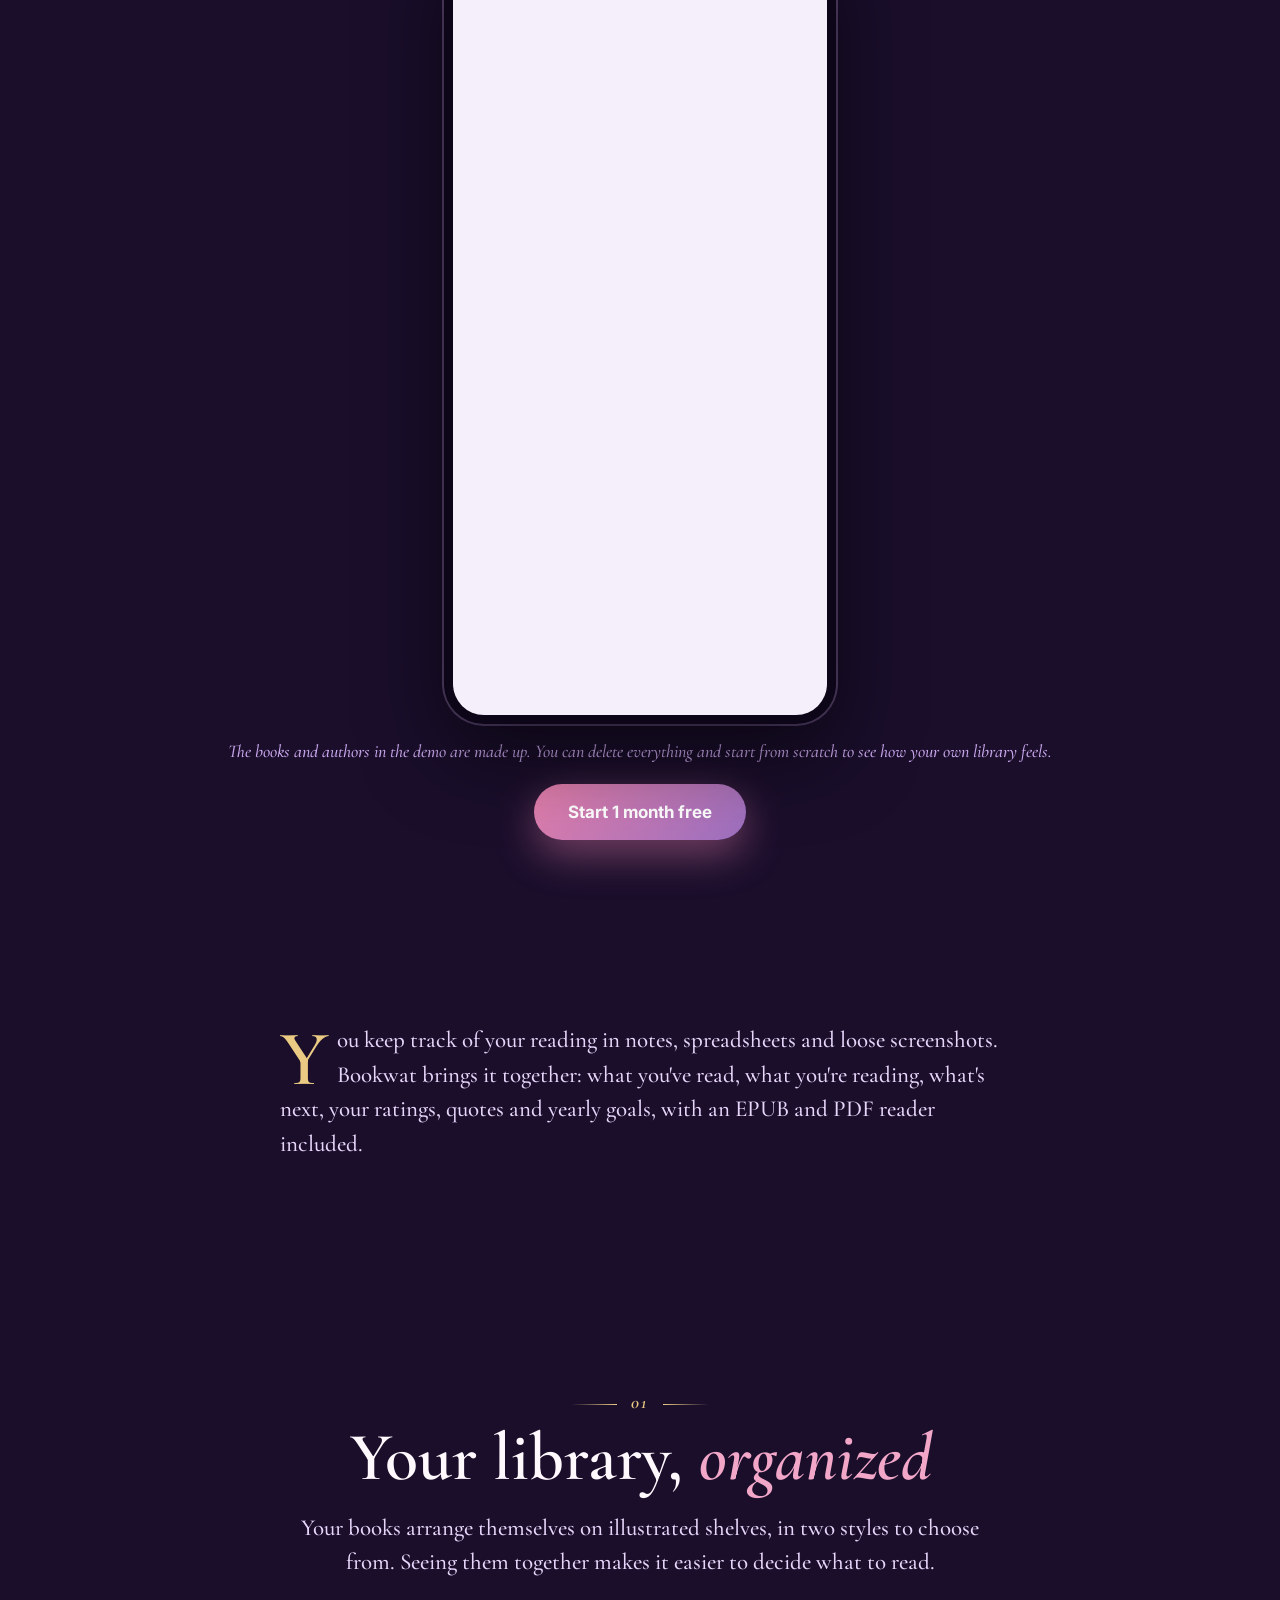
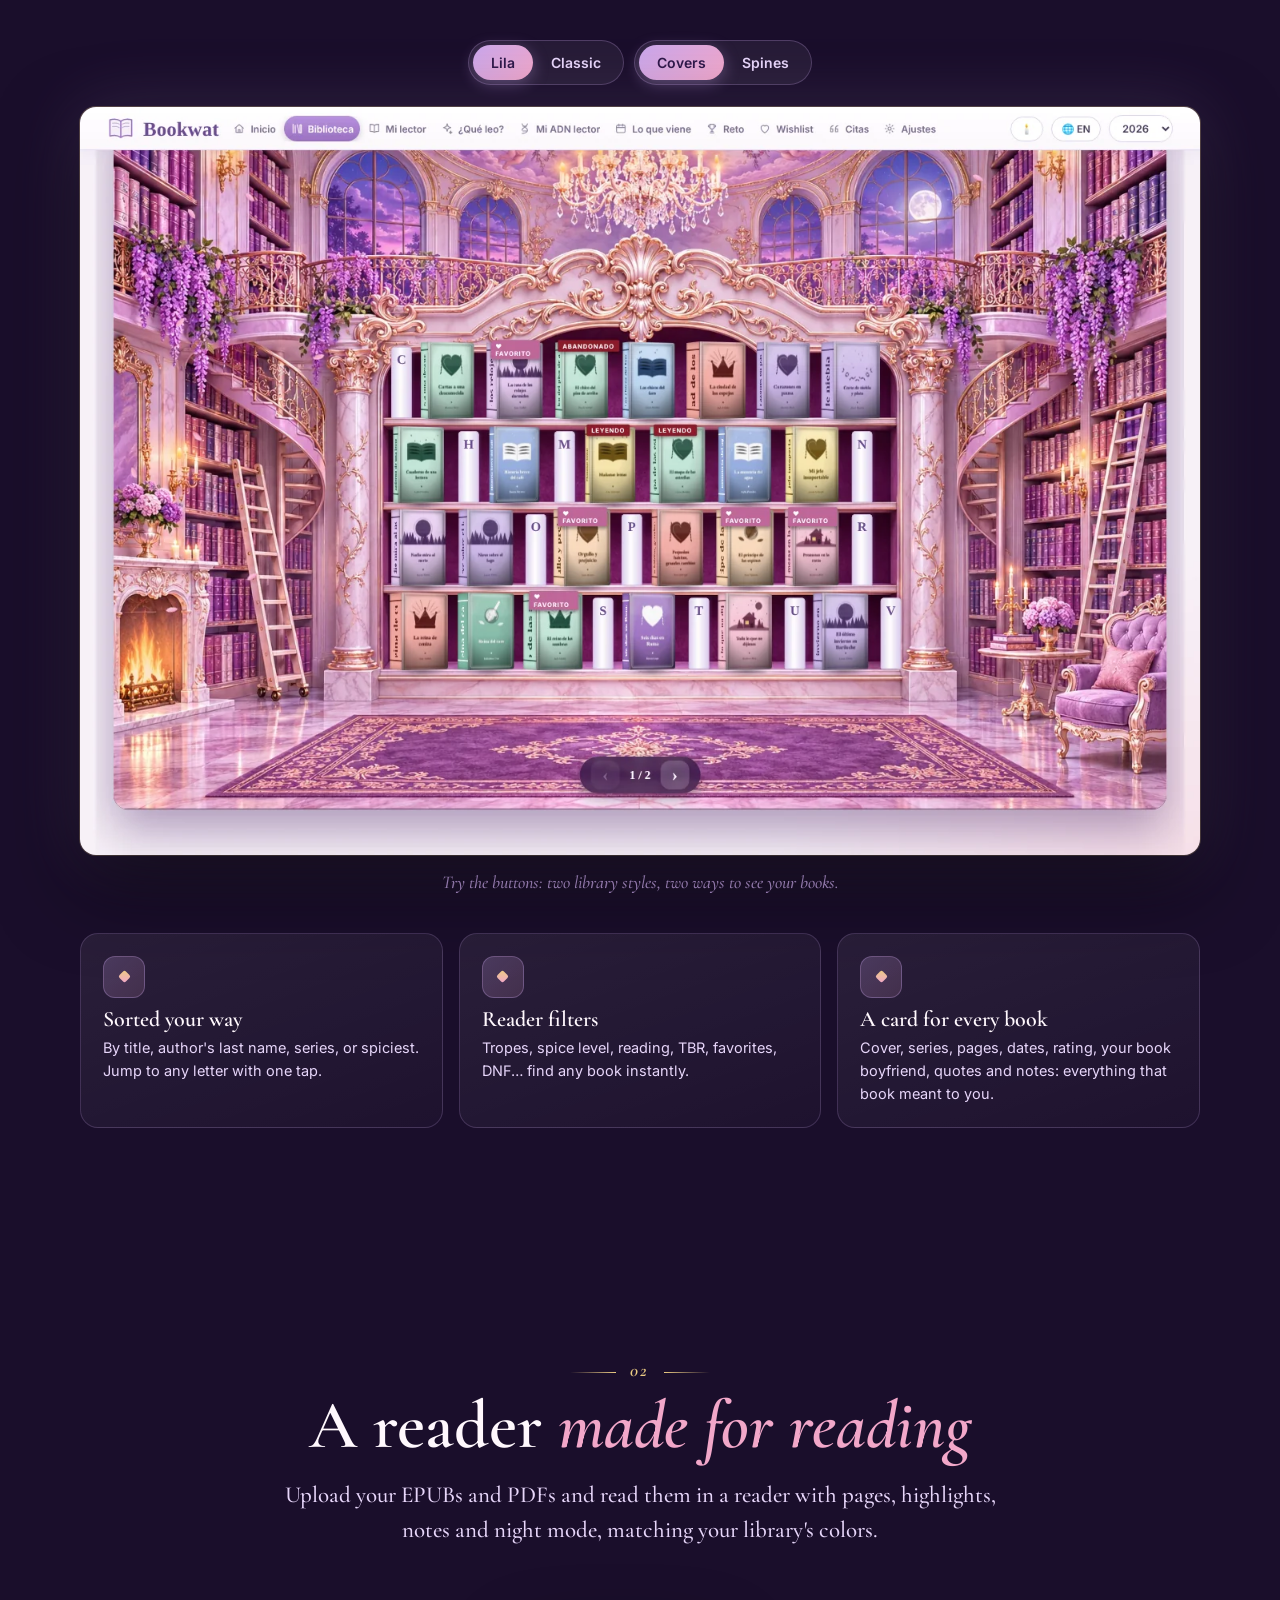
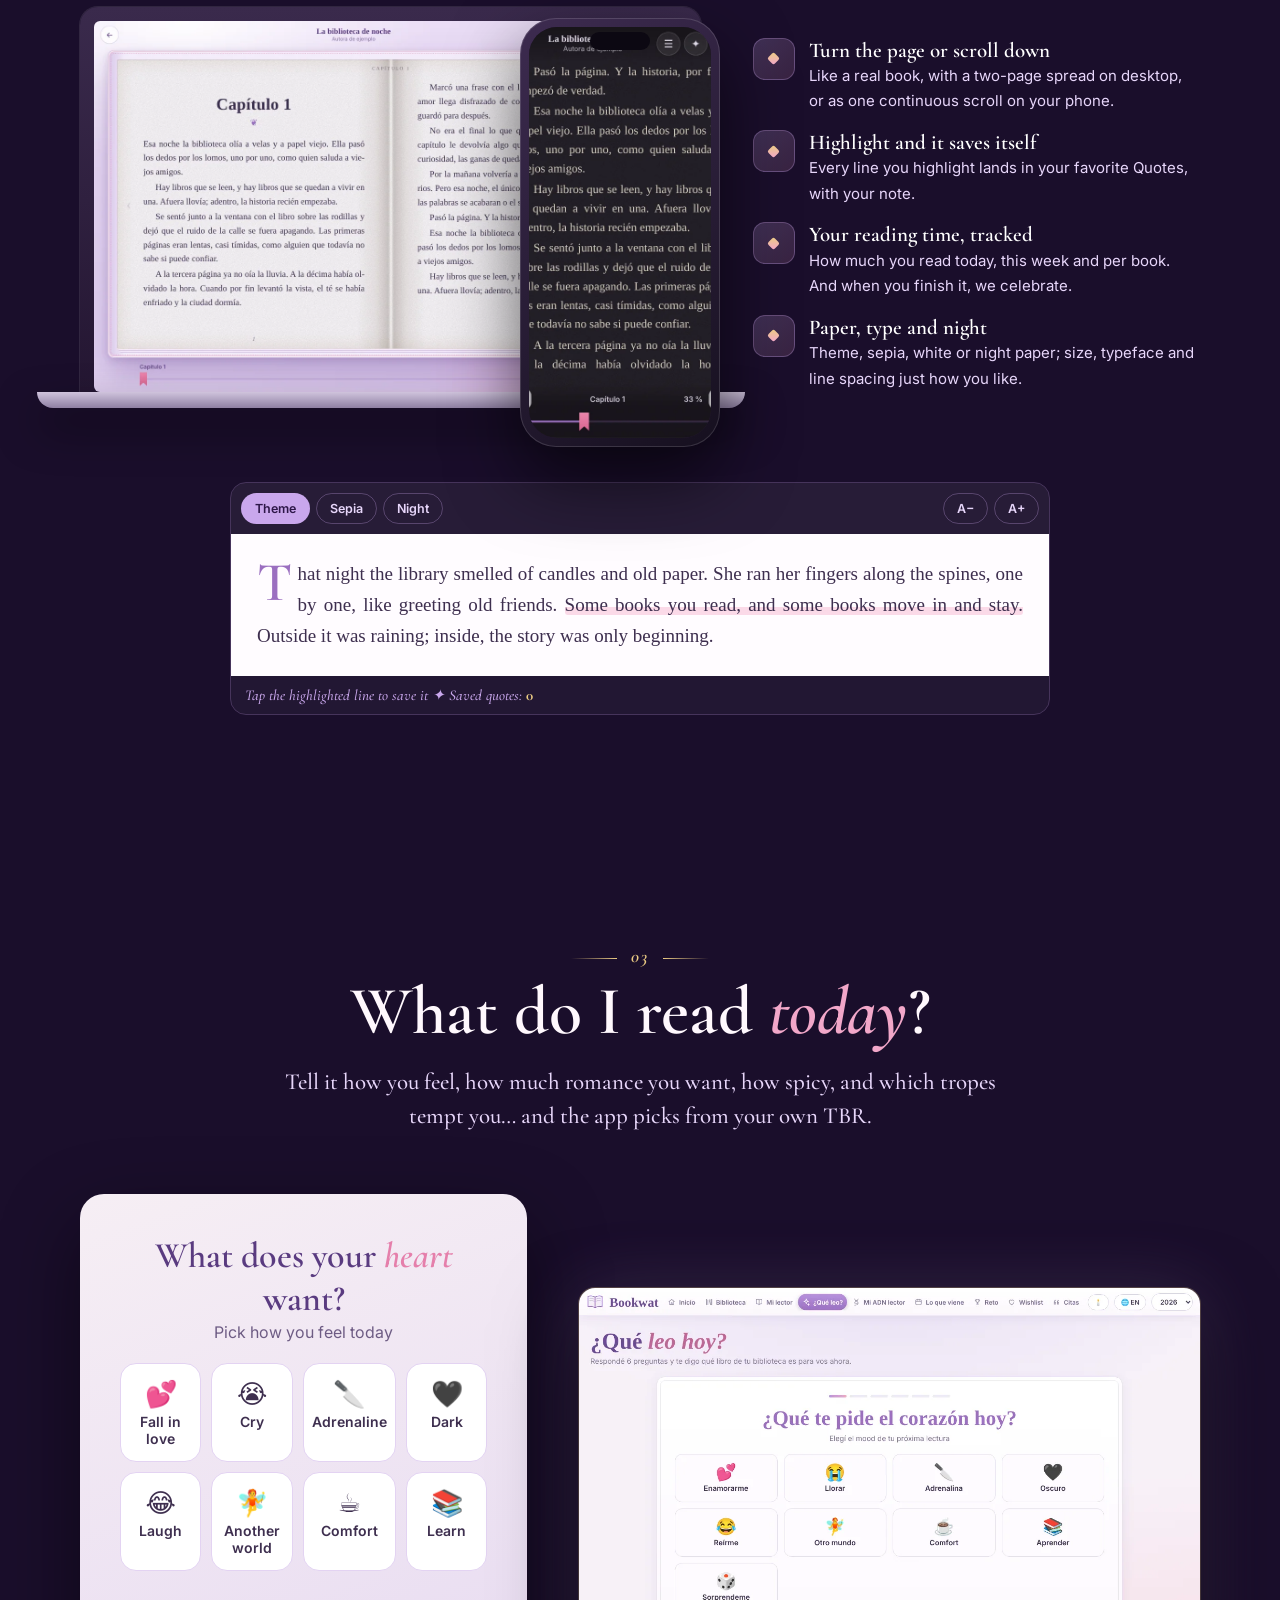
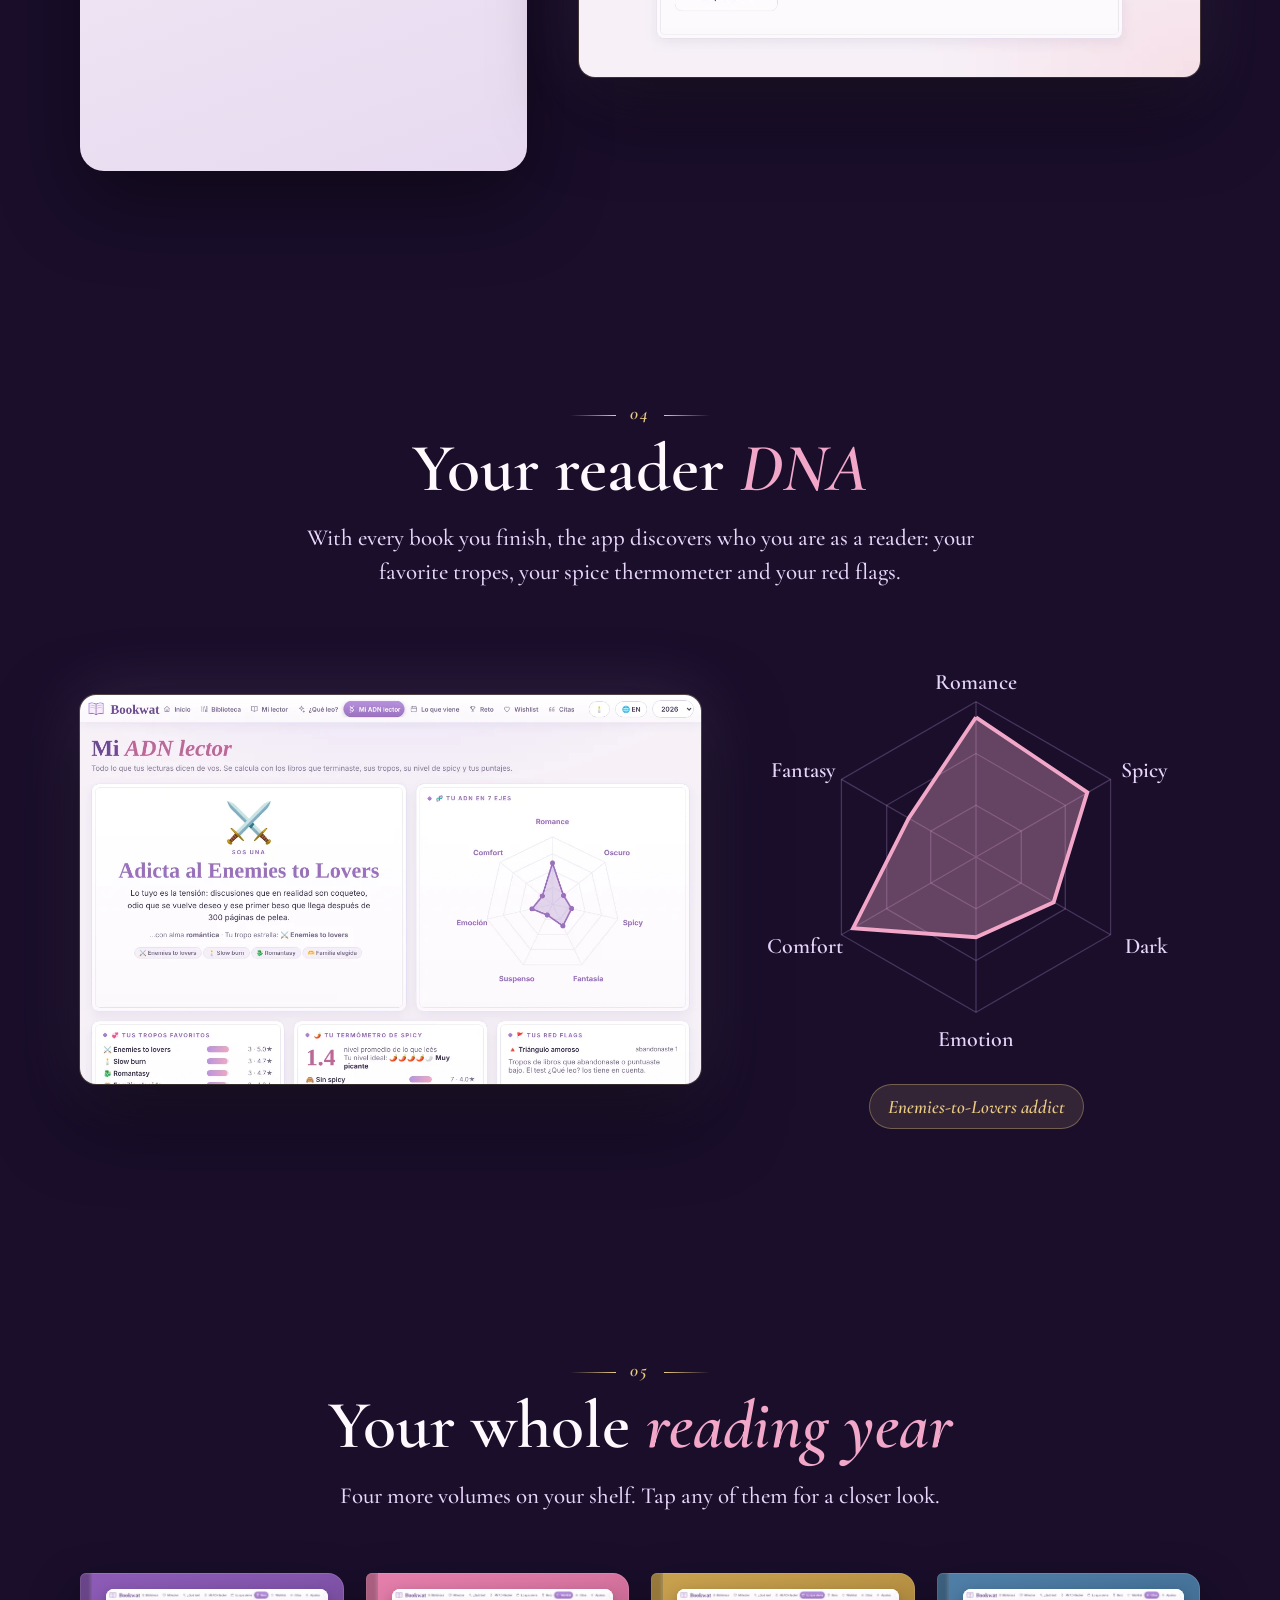
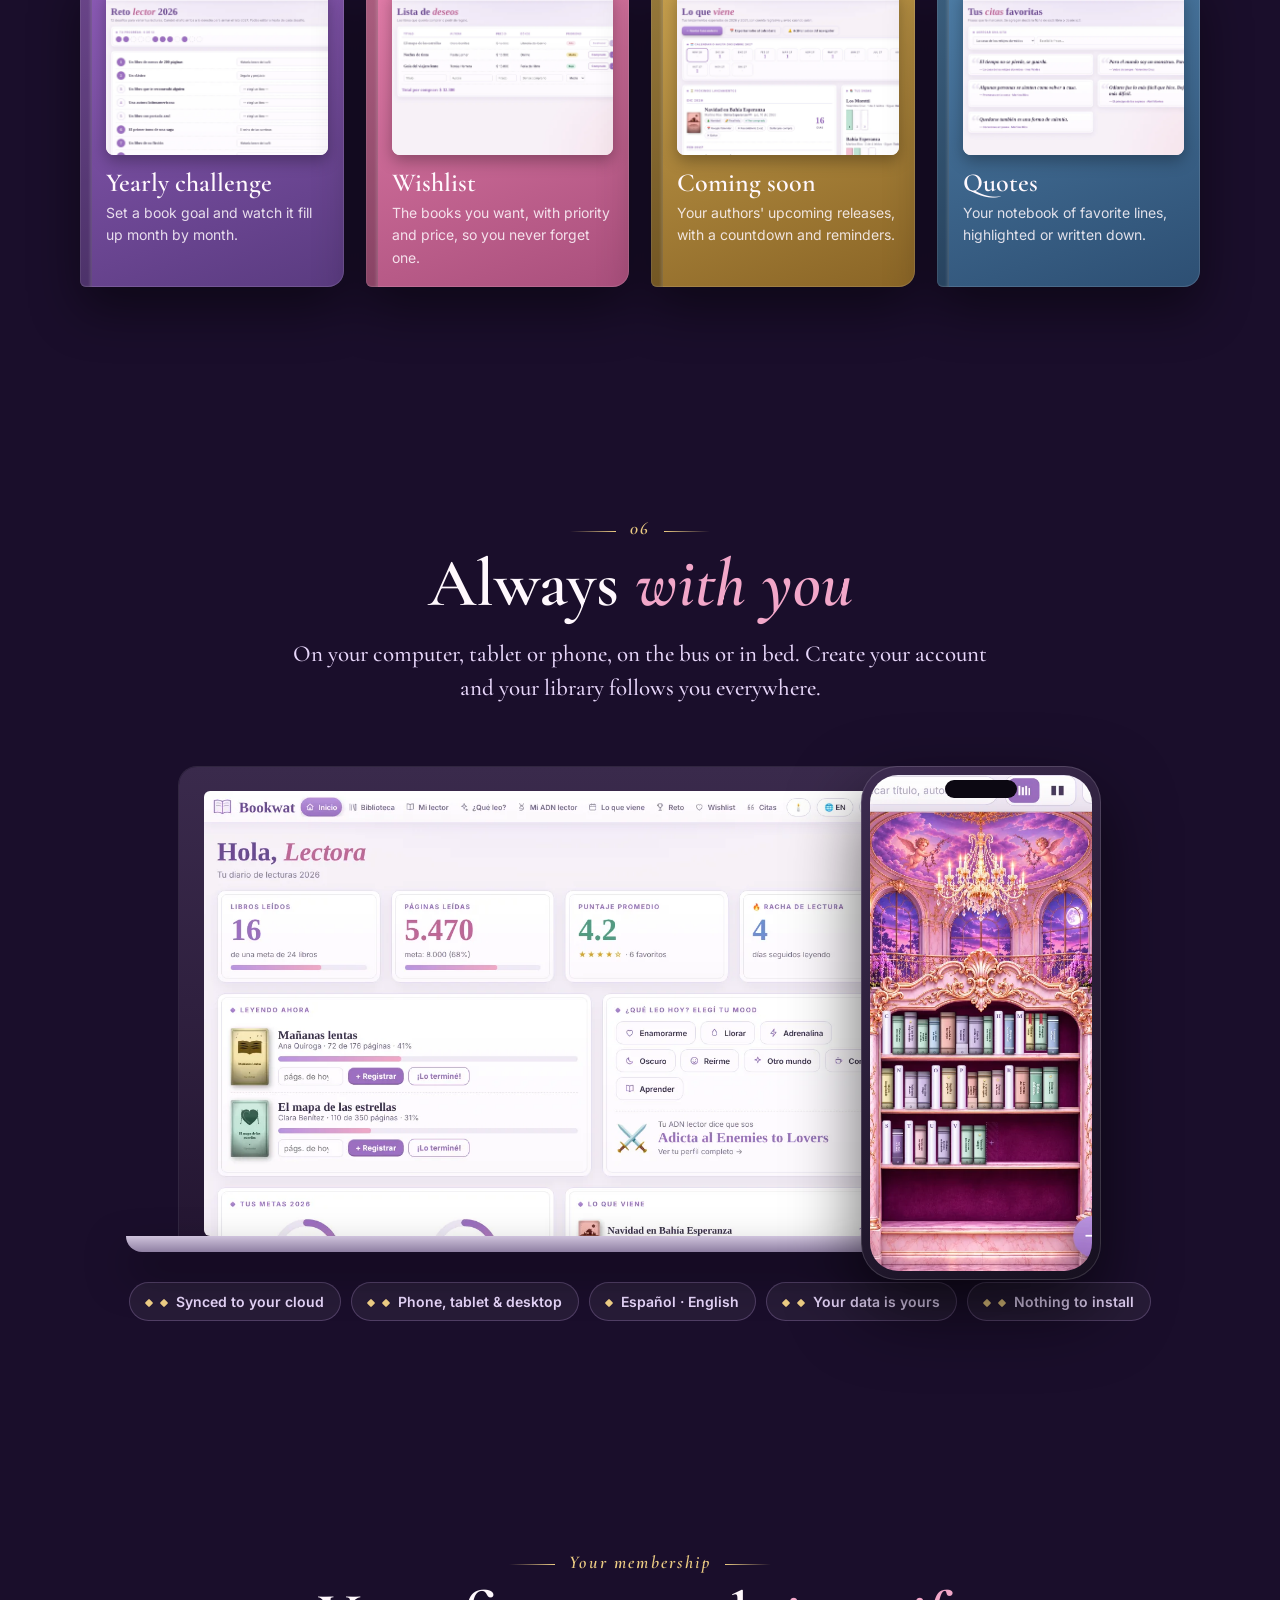
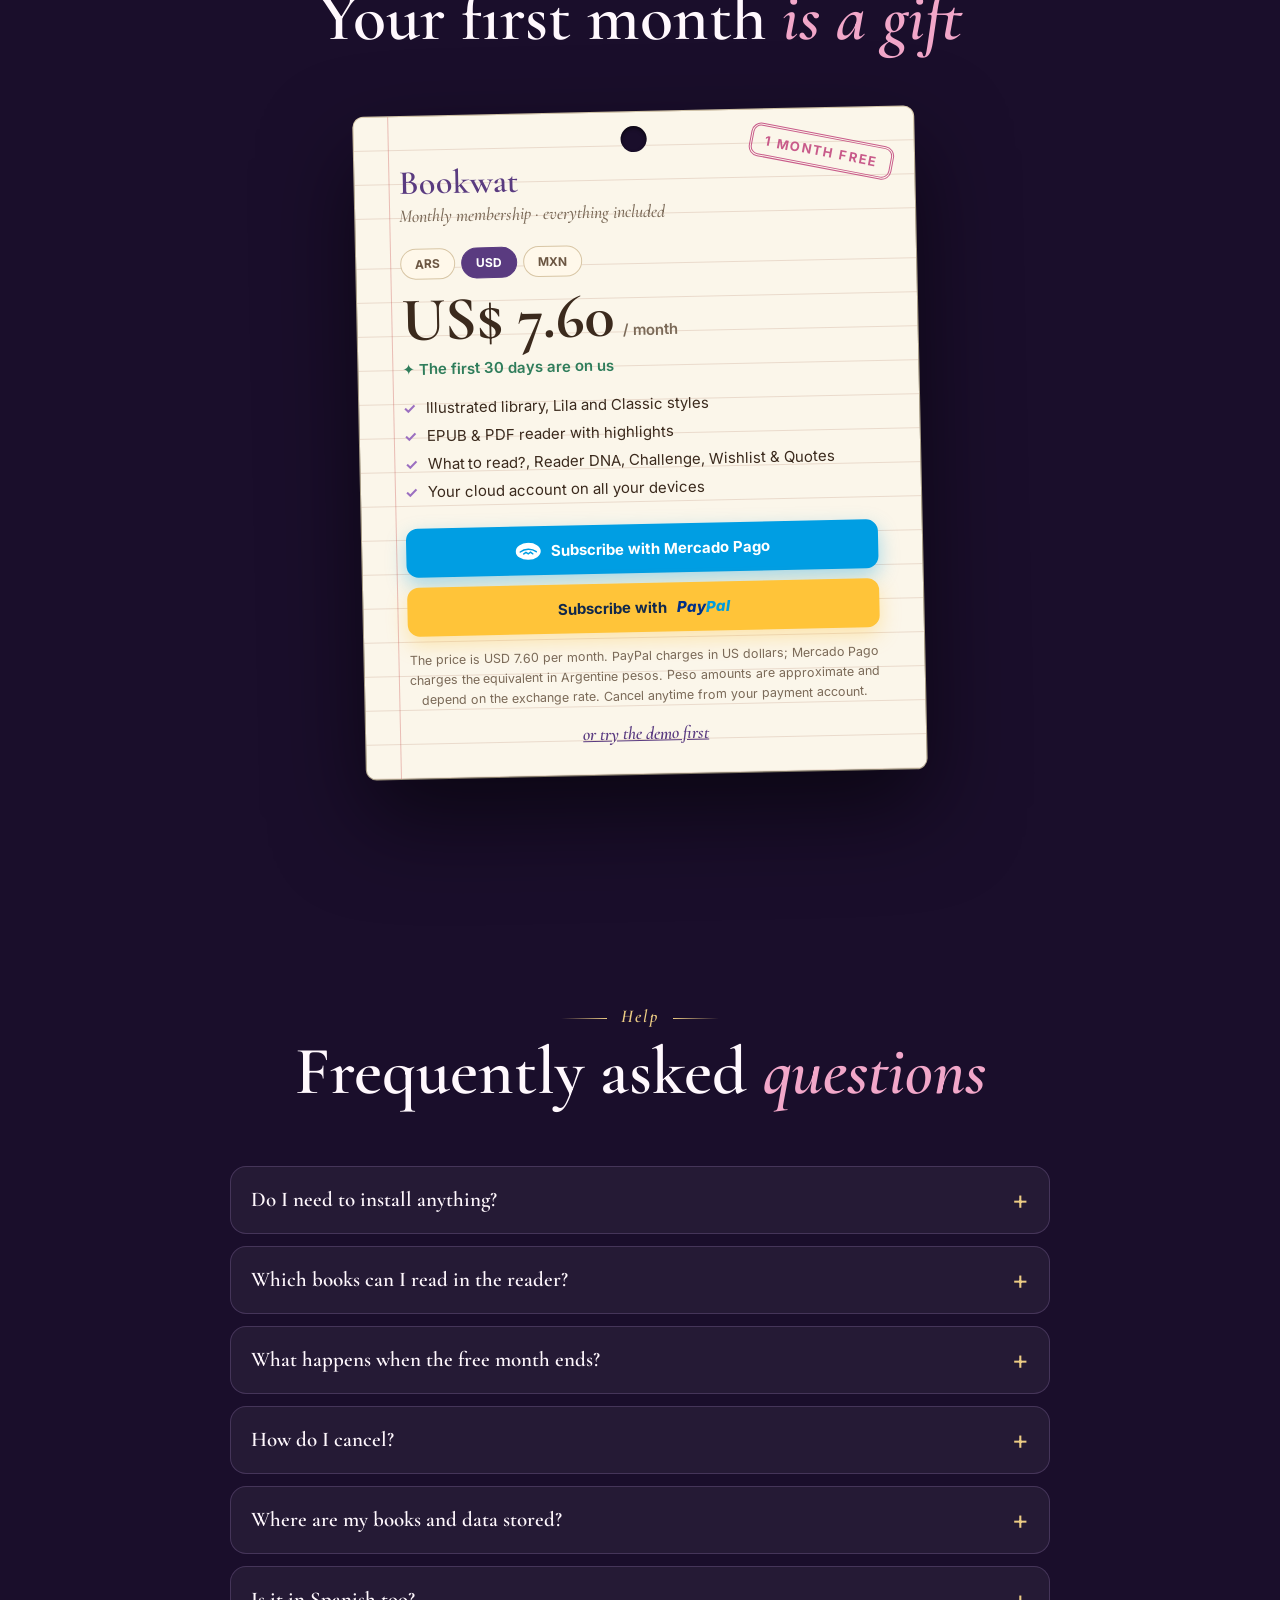
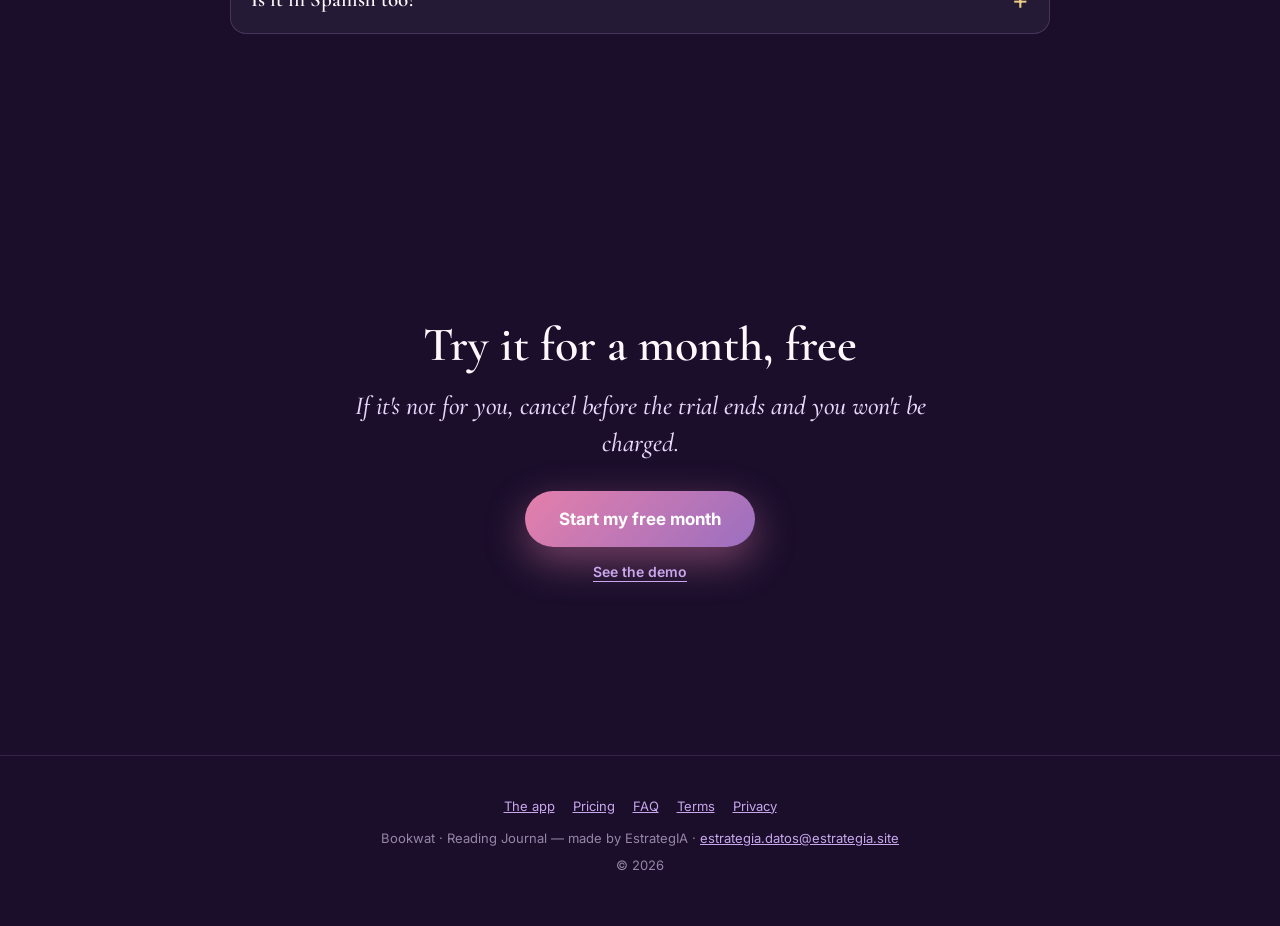
==== commit 3600277f: "Landing sobria para adultos: portada sin cuento, demo real dentro de la misma pagina, capturas nueva" ====
--- a/index.html
+++ b/index.html
@@ -3,8 +3,8 @@
 <head>
 <meta charset="utf-8">
 <meta name="viewport" content="width=device-width,initial-scale=1,viewport-fit=cover">
-<title>Bookwat · Reading Journal — tu mundo lector encantado</title>
-<meta name="description" content="Bookwat: tu biblioteca encantada, tu lector de EPUB y PDF, tu ADN lector y tu próxima lectura ideal. Probala 1 mes gratis.">
+<title>Bookwat · Reading Journal — tu diario de lectura</title>
+<meta name="description" content="Bookwat: organizá tu biblioteca, leé tus EPUB y PDF con subrayados, conocé tu perfil de lectora y descubrí qué leer después. Probala 1 mes gratis.">
 <meta name="theme-color" content="#1d1030">
 <link rel="preconnect" href="https://fonts.googleapis.com"><link rel="preconnect" href="https://fonts.gstatic.com" crossorigin>
 <link href="https://fonts.googleapis.com/css2?family=Cormorant+Garamond:ital,wght@0,500;0,600;0,700;1,500;1,600&family=Inter:wght@400;500;600;700&display=swap" rel="stylesheet">
@@ -281,6 +281,31 @@
 #lb img{max-width:100%;max-height:100%;border-radius:10px;box-shadow:0 30px 80px rgba(0,0,0,.6)}
 
 @media(prefers-reduced-motion:reduce){*{animation:none!important;transition:none!important}.reveal{opacity:1;transform:none}.hero{height:auto}.stage{position:relative;height:auto;padding-top:110px}.cover{display:none}}
+
+/* ===== v2: tono sobrio ===== */
+.hero2{position:relative;padding:130px clamp(18px,5vw,60px) 40px;text-align:center}
+.h2in{max-width:820px;margin:0 auto}
+.hero2 .kicker{letter-spacing:.26em;margin-bottom:18px}
+.hero2 .htitle{font-size:clamp(38px,6vw,76px);line-height:1.02}
+.hero2 .hsub{max-width:640px;margin:22px auto 0;font:400 clamp(16px,1.7vw,19px)/1.6 var(--sans);color:var(--lilac2);font-style:normal}
+.hcta{display:flex;gap:14px;justify-content:center;flex-wrap:wrap;margin-top:30px}
+.hnote{margin-top:18px;font:500 12.5px var(--sans);color:rgba(231,214,250,.65);letter-spacing:.02em}
+.h2dev{margin-top:54px}
+.demowrap{display:flex;justify-content:center;margin-top:26px}
+.demoframe{background:#0d0618;box-shadow:0 30px 80px rgba(0,0,0,.55),0 0 0 1px rgba(201,167,236,.25);transition:width .4s,height .4s,border-radius .4s;overflow:hidden;position:relative;max-width:100%}
+.demoframe iframe{width:100%;height:100%;border:0;display:block;background:#f5eefb}
+.demoframe[data-d=m]{width:392px;height:800px;border-radius:40px;border:9px solid #0d0618;box-shadow:0 30px 80px rgba(0,0,0,.55),0 0 0 2px rgba(201,167,236,.35)}
+.demoframe[data-d=d]{width:min(100%,1180px);height:min(720px,82vh);border-radius:14px}
+@media(max-width:520px){.demoframe[data-d=m]{width:100%;height:78vh;border-radius:26px;border-width:6px}}
+.hcta .ghost{margin:0;padding:17px 30px;border:1px solid rgba(201,167,236,.5);border-radius:99px;text-decoration:none;font-size:16px;color:var(--lilac2)}
+.hcta .ghost:hover{background:rgba(201,167,236,.12)}
+.hero2 .h2dev{max-width:980px;margin-left:auto;margin-right:auto}
+@media(max-width:600px){.hero2{padding-top:92px}.hero2 .htitle{font-size:34px}.hero2 .hsub{font-size:15.5px;margin-top:16px}.hcta{flex-direction:column;align-items:stretch;gap:10px;margin-top:22px}.hcta .bigcta,.hcta .ghost{justify-content:center;text-align:center;padding:15px 20px}.hnote{font-size:11.5px}.h2dev{margin-top:34px}.h2dev .laptop{display:none}.h2dev{justify-content:center}}
+.fin .finh{font:600 clamp(30px,4.4vw,48px)/1.1 var(--serif);margin-bottom:12px}
+.mcard .ic,.points .ic{font-size:0}
+.mcard .ic::before,.points .ic::before{content:"";display:block;width:9px;height:9px;transform:rotate(45deg);background:linear-gradient(135deg,var(--gold),var(--rose));border-radius:2px;margin:9px}
+.badges span::before{content:"";display:inline-block;width:6px;height:6px;transform:rotate(45deg);background:var(--gold);margin-right:9px;vertical-align:middle;border-radius:1px}
+.shelf .tome .shot{margin-top:0}
 </style>
 </head>
 <body>
@@ -294,8 +319,8 @@
  <a class="cta-s" data-sub href="#precio"><span lang="es">Probala gratis</span><span lang="en">Try it free</span></a>
 </header>
 
-<div id="ribbon"><div class="band" id="band"></div><div class="tail"></div></div>
 <nav id="chap">
+ <a href="#demo"><span lang="es">Demo</span><span lang="en">Demo</span><i></i></a>
  <a href="#c1"><span lang="es">La biblioteca</span><span lang="en">The library</span><i></i></a>
  <a href="#c2"><span lang="es">Tu lector</span><span lang="en">Your reader</span><i></i></a>
  <a href="#c3"><span lang="es">¿Qué leo?</span><span lang="en">What to read?</span><i></i></a>
@@ -307,62 +332,59 @@
 
 <main id="top">
 <!-- ============ PORTADA ============ -->
-<section class="hero" id="hero">
- <div class="stage">
-  <div class="htext" id="htext">
-   <div class="kicker"><span lang="es">Érase una vez una lectora…</span><span lang="en">Once upon a time, a reader…</span></div>
-   <h1 class="htitle"><span lang="es">Tu biblioteca,<br><em>encantada</em></span><span lang="en">Your library,<br><em>enchanted</em></span></h1>
-   <p class="hsub"><span lang="es">Un rincón mágico para guardar cada libro que amaste, leer tus EPUB y PDF, y descubrir cuál será tu próxima historia.</span><span lang="en">A magical corner to keep every book you've loved, read your EPUBs and PDFs, and discover your next story.</span></p>
-  </div>
-  <div class="book" id="book">
-   <div class="pages">
-    <div class="pg l"></div>
-    <div class="pg r"><div class="cap"><span lang="es">Capítulo uno · Tu biblioteca</span><span lang="en">Chapter one · Your library</span></div><div class="plate"><img src="img/landing/lib-plate.webp" alt="Biblioteca Lila de Bookwat"></div><div class="folio">1</div></div>
-   </div>
-   <i class="bmark"></i>
-   <div class="leaf" id="lf1"><div></div><div class="b"></div></div>
-   <div class="leaf" id="lf2"><div></div><div class="b"><div class="endp"><div class="ed"><span lang="es">Edición de lectora</span><span lang="en">Reader's edition</span></div><div class="rule"></div><div class="ttl">Bookwat</div><div class="by"><span lang="es">La biblioteca de tus historias</span><span lang="en">The library of your stories</span></div><div class="rule"></div><div class="ed">MMXXVI</div></div><div class="folio">i</div></div></div>
-   <div class="cover" id="cover">
-    <div class="cfront"><div class="frm"></div>
-     <svg class="emb" viewBox="0 0 64 64" fill="none"><path d="M8 16c8-3 16-3 24 2v34c-8-5-16-5-24-2z" fill="#ebcb83"/><path d="M56 16c-8-3-16-3-24 2v34c8-5 16-5 24-2z" fill="#d4ad5c"/><path d="M32 18v34" stroke="#7a5a20" stroke-width="1.6"/><path d="M32 6l2 5 5 .5-4 3.4 1.4 5-4.4-2.8-4.4 2.8 1.4-5-4-3.4 5-.5z" fill="#fff1cc"/></svg>
-     <h2>Bookwat</h2><p>Reading Journal</p>
-     <div class="hint"><span lang="es">deslizá para abrir ↓</span><span lang="en">scroll to open ↓</span></div></div>
-    <div class="cback"><div class="paste"><div class="exlibris"><b>EX LIBRIS</b><span lang="es">Este libro pertenece a…<br><em>vos, y a todas tus historias</em></span><span lang="en">This book belongs to…<br><em>you, and all your stories</em></span></div></div></div>
-   </div>
-  </div>
-  <div class="scrollcue" id="cue"><span lang="es">✦ Seguí bajando: cada capítulo es una sorpresa ✦</span><span lang="en">✦ Keep scrolling: every chapter is a surprise ✦</span></div>
- </div>
-</section>
-
-<!-- ============ PRÓLOGO ============ -->
+<section class="hero2" id="hero">
+ <div class="h2in">
+  <div class="kicker"><span lang="es">Diario de lectura para lectoras</span><span lang="en">Reading journal for avid readers</span></div>
+  <h1 class="htitle"><span lang="es">Toda tu vida lectora,<br><em>en un solo lugar</em></span><span lang="en">Your whole reading life,<br><em>in one place</em></span></h1>
+  <p class="hsub"><span lang="es">Organizá tu biblioteca, leé tus EPUB y PDF en un lector propio con subrayados, y descubrí qué leer después según tu estado de ánimo y tus gustos.</span><span lang="en">Organize your library, read your EPUBs and PDFs in a reader with highlights, and find what to read next based on your mood and taste.</span></p>
+  <div class="hcta"><a class="bigcta" data-sub href="#precio"><span lang="es">Empezar 1 mes gratis</span><span lang="en">Start 1 month free</span></a><a class="ghost" href="#demo"><span lang="es">Probar la demo</span><span lang="en">Try the demo</span></a></div>
+  <div class="hnote"><span lang="es">Sin instalar nada · Celular, tablet y computadora · Español e inglés</span><span lang="en">Nothing to install · Phone, tablet and desktop · Spanish and English</span></div>
+ </div>
+ <div class="devices h2dev">
+  <div class="laptop"><div class="frame"><img src="img/landing/home.webp" alt="Inicio de Bookwat"></div></div>
+  <div class="phone"><div class="frame"><img src="img/landing/ph-lib.webp" alt="Biblioteca en el celular"></div></div>
+ </div>
+</section>
+
+<!-- ============ DEMO ============ -->
+<section class="chapter" id="demo">
+ <div class="chead reveal"><div class="num">Demo</div>
+  <h2 class="t"><span lang="es">Probala <em>acá mismo</em></span><span lang="en">Try it <em>right here</em></span></h2>
+  <p class="lead"><span lang="es">Es la app real con libros de ejemplo. Abrí la biblioteca, el lector, el test de qué leer y el resto de las secciones. Nada se guarda fuera de tu navegador.</span><span lang="en">This is the real app with sample books. Open the library, the reader, the what-to-read test and every other section. Nothing is stored outside your browser.</span></p></div>
+ <div class="tabs reveal"><div class="g" id="tDemo"><button class="on" data-d="m"><span lang="es">Celular</span><span lang="en">Phone</span></button><button data-d="d"><span lang="es">Computadora</span><span lang="en">Desktop</span></button></div></div>
+ <div class="demowrap reveal"><div class="demoframe" id="demoframe" data-d="m"><iframe id="demoif" title="Bookwat demo" loading="lazy" allow="fullscreen"></iframe></div></div>
+ <p class="caption reveal"><span lang="es">Los libros y autoras de la demo son inventados. Podés borrar todo y empezar de cero para ver cómo se siente tu propia biblioteca.</span><span lang="en">The books and authors in the demo are made up. You can delete everything and start from scratch to see how your own library feels.</span></p>
+ <div style="text-align:center;margin-top:22px"><a class="bigcta" data-sub href="#precio"><span lang="es">Empezar 1 mes gratis</span><span lang="en">Start 1 month free</span></a></div>
+</section>
+
+<!-- ============ PRESENTACIÓN ============ -->
 <section class="chapter" style="padding-top:40px">
- <div class="orn-div reveal">✦ ❦ ✦</div>
- <p class="lead cap reveal" style="margin-top:28px"><span lang="es">Las lectoras no guardamos libros: guardamos mundos. El enemies to lovers que nos hizo trasnochar, la saga que esperamos un año entero, la frase que subrayamos tres veces. Bookwat nació para que todo eso viva en un solo lugar, tan lindo como las historias que contiene. No es una planilla ni una lista: es tu biblioteca soñada, con velas, pétalos y luz de luna.</span><span lang="en">Readers don't just keep books: we keep worlds. The enemies-to-lovers that kept us up all night, the series we waited a whole year for, the line we underlined three times. Bookwat was made so all of that can live in one place, as beautiful as the stories inside it. It's not a spreadsheet or a list: it's your dream library, with candles, petals and moonlight.</span></p>
+ <p class="lead cap reveal" style="margin-top:28px"><span lang="es">Llevás el registro de tus lecturas en notas, planillas y capturas sueltas. Bookwat lo reúne todo: qué leíste, qué estás leyendo, qué sigue, tus puntajes, tus citas y tus metas del año, con un lector de EPUB y PDF incluido.</span><span lang="en">You keep track of your reading in notes, spreadsheets and loose screenshots. Bookwat brings it together: what you've read, what you're reading, what's next, your ratings, quotes and yearly goals, with an EPUB and PDF reader included.</span></p>
 </section>
 
 <!-- ============ I · LA BIBLIOTECA ============ -->
 <section class="chapter" id="c1">
- <div class="chead reveal"><div class="num">Capítulo I</div>
-  <h2 class="t"><span lang="es">Una biblioteca que <em>respira</em></span><span lang="en">A library that <em>breathes</em></span></h2>
-  <p class="lead"><span lang="es">Tus libros se acomodan solos en los estantes de un palacio de cuento. Las velas titilan, la chimenea crepita y caen pétalos mientras elegís qué leer.</span><span lang="en">Your books arrange themselves on the shelves of a fairytale palace. Candles flicker, the fireplace crackles and petals fall while you choose what to read.</span></p></div>
+ <div class="chead reveal"><div class="num">01</div>
+  <h2 class="t"><span lang="es">Tu biblioteca, <em>ordenada</em></span><span lang="en">Your library, <em>organized</em></span></h2>
+  <p class="lead"><span lang="es">Tus libros se acomodan solos en estantes ilustrados, en dos estilos a elegir. Verlos reunidos hace más fácil decidir qué leer.</span><span lang="en">Your books arrange themselves on illustrated shelves, in two styles to choose from. Seeing them together makes it easier to decide what to read.</span></p></div>
  <div class="tabs reveal">
-  <div class="g" id="tTheme"><button class="on" data-v="lila">💜 Lila</button><button data-v="clas"><span lang="es">🕯️ Clásica</span><span lang="en">🕯️ Classic</span></button></div>
+  <div class="g" id="tTheme"><button class="on" data-v="lila">Lila</button><button data-v="clas"><span lang="es">Clásica</span><span lang="en">Classic</span></button></div>
   <div class="g" id="tView"><button class="on" data-v="cov"><span lang="es">Portadas</span><span lang="en">Covers</span></button><button data-v="sp"><span lang="es">Lomos</span><span lang="en">Spines</span></button></div>
  </div>
  <div class="frame libbox reveal" data-zoom><img loading="lazy" id="libimg" alt="Biblioteca"></div>
- <p class="caption reveal"><span lang="es">Probá los botones: dos bibliotecas, dos formas de mirar tus libros.</span><span lang="en">Try the buttons: two libraries, two ways to see your books.</span></p>
+ <p class="caption reveal"><span lang="es">Probá los botones: dos estilos de biblioteca, dos formas de ver tus libros.</span><span lang="en">Try the buttons: two library styles, two ways to see your books.</span></p>
  <div class="mini3">
-  <div class="mcard reveal"><div class="ic">🔤</div><b lang="es">Ordenada como te gusta</b><b lang="en">Sorted your way</b><p lang="es">Por título, por apellido de la autora, por saga o por las más spicy. Saltá a cualquier letra en un toque.</p><p lang="en">By title, author's last name, series, or spiciest. Jump to any letter with one tap.</p></div>
-  <div class="mcard reveal d1"><div class="ic">🌶️</div><b lang="es">Filtros de lectora</b><b lang="en">Reader filters</b><p lang="es">Tropos, nivel de spicy, leyendo, por leer, favoritos, abandonados… encontrás cualquier libro al instante.</p><p lang="en">Tropes, spice level, reading, TBR, favorites, DNF… find any book instantly.</p></div>
-  <div class="mcard reveal d2"><div class="ic">📇</div><b lang="es">Una ficha para cada libro</b><b lang="en">A card for every book</b><p lang="es">Portada, saga, páginas, fechas, puntaje, tu book boyfriend, citas y notas: todo lo que ese libro significó para vos.</p><p lang="en">Cover, series, pages, dates, rating, your book boyfriend, quotes and notes: everything that book meant to you.</p></div>
+  <div class="mcard reveal"><div class="ic"></div><b lang="es">Ordenada como te gusta</b><b lang="en">Sorted your way</b><p lang="es">Por título, por apellido de la autora, por saga o por las más spicy. Saltá a cualquier letra en un toque.</p><p lang="en">By title, author's last name, series, or spiciest. Jump to any letter with one tap.</p></div>
+  <div class="mcard reveal d1"><div class="ic"></div><b lang="es">Filtros de lectora</b><b lang="en">Reader filters</b><p lang="es">Tropos, nivel de spicy, leyendo, por leer, favoritos, abandonados… encontrás cualquier libro al instante.</p><p lang="en">Tropes, spice level, reading, TBR, favorites, DNF… find any book instantly.</p></div>
+  <div class="mcard reveal d2"><div class="ic"></div><b lang="es">Una ficha para cada libro</b><b lang="en">A card for every book</b><p lang="es">Portada, saga, páginas, fechas, puntaje, tu book boyfriend, citas y notas: todo lo que ese libro significó para vos.</p><p lang="en">Cover, series, pages, dates, rating, your book boyfriend, quotes and notes: everything that book meant to you.</p></div>
  </div>
 </section>
 
 <!-- ============ II · EL LECTOR ============ -->
 <section class="chapter" id="c2">
- <div class="chead reveal"><div class="num">Capítulo II</div>
-  <h2 class="t"><span lang="es">Leé adentro de <em>tu mundo</em></span><span lang="en">Read inside <em>your world</em></span></h2>
-  <p class="lead"><span lang="es">Subí tus EPUB y PDF y leelos en un lector hecho a mano, que se viste con los colores de tu biblioteca. Nada de pantallas frías.</span><span lang="en">Upload your EPUBs and PDFs and read them in a handcrafted reader dressed in your library's colors. No cold screens.</span></p></div>
+ <div class="chead reveal"><div class="num">02</div>
+  <h2 class="t"><span lang="es">Un lector <em>hecho para leer</em></span><span lang="en">A reader <em>made for reading</em></span></h2>
+  <p class="lead"><span lang="es">Subí tus EPUB y PDF y leelos en un lector con páginas, subrayados, notas y modo noche, que respeta los colores de tu biblioteca.</span><span lang="en">Upload your EPUBs and PDFs and read them in a reader with pages, highlights, notes and night mode, matching your library's colors.</span></p></div>
  <div class="two">
   <div class="media readerduo reveal">
    <div class="laptop"><div class="frame" data-zoom><img loading="lazy" src="img/landing/reader-desk.webp" alt="Lector de EPUB de Bookwat"></div></div>
@@ -370,10 +392,10 @@
   </div>
   <div class="reveal d1">
    <ul class="points">
-    <li><div class="ic">📖</div><div><b lang="es">Pasá la hoja o deslizá hacia abajo</b><b lang="en">Turn the page or scroll down</b><span lang="es">Como un libro de verdad, con doble página en la compu, o leyendo de corrido en el celular.</span><span lang="en">Like a real book, with a two-page spread on desktop, or as one continuous scroll on your phone.</span></div></li>
-    <li><div class="ic">✦</div><div><b lang="es">Subrayá y se guarda sola</b><b lang="en">Highlight and it saves itself</b><span lang="es">Cada frase que marcás con color aparece en tus Citas favoritas, con tu nota.</span><span lang="en">Every line you highlight lands in your favorite Quotes, with your note.</span></div></li>
-    <li><div class="ic">⏱</div><div><b lang="es">Tu tiempo de lectura, solito</b><b lang="en">Your reading time, tracked</b><span lang="es">Cuánto leíste hoy, esta semana y en cada libro. Y cuando lo terminás, lo festejamos.</span><span lang="en">How much you read today, this week and per book. And when you finish it, we celebrate.</span></div></li>
-    <li><div class="ic">🌙</div><div><b lang="es">Papel, letra y noche</b><b lang="en">Paper, type and night</b><span lang="es">Papel del tema, sepia, blanco o noche; tamaño, tipografía e interlineado a tu gusto.</span><span lang="en">Theme, sepia, white or night paper; size, typeface and line spacing just how you like.</span></div></li>
+    <li><div class="ic"></div><div><b lang="es">Pasá la hoja o deslizá hacia abajo</b><b lang="en">Turn the page or scroll down</b><span lang="es">Como un libro de verdad, con doble página en la compu, o leyendo de corrido en el celular.</span><span lang="en">Like a real book, with a two-page spread on desktop, or as one continuous scroll on your phone.</span></div></li>
+    <li><div class="ic"></div><div><b lang="es">Subrayá y se guarda sola</b><b lang="en">Highlight and it saves itself</b><span lang="es">Cada frase que marcás con color aparece en tus Citas favoritas, con tu nota.</span><span lang="en">Every line you highlight lands in your favorite Quotes, with your note.</span></div></li>
+    <li><div class="ic"></div><div><b lang="es">Tu tiempo de lectura, solito</b><b lang="en">Your reading time, tracked</b><span lang="es">Cuánto leíste hoy, esta semana y en cada libro. Y cuando lo terminás, lo festejamos.</span><span lang="en">How much you read today, this week and per book. And when you finish it, we celebrate.</span></div></li>
+    <li><div class="ic"></div><div><b lang="es">Papel, letra y noche</b><b lang="en">Paper, type and night</b><span lang="es">Papel del tema, sepia, blanco o noche; tamaño, tipografía e interlineado a tu gusto.</span><span lang="en">Theme, sepia, white or night paper; size, typeface and line spacing just how you like.</span></div></li>
    </ul>
   </div>
  </div>
@@ -389,14 +411,14 @@
 
 <!-- ============ III · ¿QUÉ LEO? ============ -->
 <section class="chapter" id="c3">
- <div class="chead reveal"><div class="num">Capítulo III</div>
+ <div class="chead reveal"><div class="num">03</div>
   <h2 class="t"><span lang="es">¿Qué leo <em>hoy</em>?</span><span lang="en">What do I read <em>today</em>?</span></h2>
   <p class="lead"><span lang="es">Contestás cómo te sentís, cuánto romance querés, qué tan spicy y qué tropos te tientan… y la app elige entre los libros de tu propia pila.</span><span lang="en">Tell it how you feel, how much romance you want, how spicy, and which tropes tempt you… and the app picks from your own TBR.</span></p></div>
  <div class="two rev">
   <div class="media reveal"><div class="frame" data-zoom><img loading="lazy" src="img/landing/quiz.webp" alt="Test ¿Qué leo?"></div></div>
   <div class="quiz reveal d1">
    <h3><span lang="es">¿Qué te pide <em>el corazón</em>?</span><span lang="en">What does your <em>heart</em> want?</span></h3>
-   <p class="q"><span lang="es">Probalo acá mismo 👇</span><span lang="en">Try it right here 👇</span></p>
+   <p class="q"><span lang="es">Elegí cómo te sentís hoy</span><span lang="en">Pick how you feel today</span></p>
    <div class="moods" id="moods"></div>
    <div class="qres" id="qres"><div class="bk" id="qbk">📖</div><div><small lang="es">Tu próxima lectura podría ser</small><small lang="en">Your next read could be</small><b id="qt"></b><p id="qp"></p></div></div>
   </div>
@@ -405,7 +427,7 @@
 
 <!-- ============ IV · ADN ============ -->
 <section class="chapter" id="c4">
- <div class="chead reveal"><div class="num">Capítulo IV</div>
+ <div class="chead reveal"><div class="num">04</div>
   <h2 class="t"><span lang="es">Tu <em>ADN</em> lector</span><span lang="en">Your reader <em>DNA</em></span></h2>
   <p class="lead"><span lang="es">Con cada libro que terminás, la app descubre quién sos como lectora: tus tropos favoritos, tu termómetro de spicy y tus red flags.</span><span lang="en">With every book you finish, the app discovers who you are as a reader: your favorite tropes, your spice thermometer and your red flags.</span></p></div>
  <div class="two">
@@ -416,27 +438,27 @@
     <polygon class="shape" points="0,-108 86,-50 60,35 0,62 -95,55 -52,-30" fill="#f2a7c9" stroke="#f2a7c9" stroke-width="3"/>
     <g font-family="Cormorant Garamond,serif" font-size="17" font-weight="600" fill="#e7d6fa" text-anchor="middle"><text x="0" y="-130">Romance</text><text x="130" y="-62">Spicy</text><text x="132" y="74">Dark</text><text x="0" y="146" lang="es">Emoción</text><text x="0" y="146" lang="en">Emotion</text><text x="-132" y="74">Comfort</text><text x="-134" y="-62" lang="es">Fantasía</text><text x="-134" y="-62" lang="en">Fantasy</text></g>
    </svg>
-   <div class="dnatag">⚔️ <span lang="es">Adicta al Enemies to Lovers</span><span lang="en">Enemies-to-Lovers addict</span></div>
+   <div class="dnatag"><span lang="es">Adicta al Enemies to Lovers</span><span lang="en">Enemies-to-Lovers addict</span></div>
   </div>
  </div>
 </section>
 
 <!-- ============ V · TU AÑO LECTOR ============ -->
 <section class="chapter" id="c5">
- <div class="chead reveal"><div class="num">Capítulo V</div>
+ <div class="chead reveal"><div class="num">05</div>
   <h2 class="t"><span lang="es">Todo tu <em>año lector</em></span><span lang="en">Your whole <em>reading year</em></span></h2>
   <p class="lead"><span lang="es">Cuatro tomos más en tu estante. Tocá cualquiera para verlo de cerca.</span><span lang="en">Four more volumes on your shelf. Tap any of them for a closer look.</span></p></div>
  <div class="shelf">
-  <div class="tome reveal" style="--c1:#8e5cb8;--c2:#5a3b80" data-zoom><span class="e">🏆</span><div class="shot"><img loading="lazy" src="img/landing/reto.webp" alt="Reto"></div><h4 lang="es">Reto anual</h4><h4 lang="en">Yearly challenge</h4><p lang="es">Ponete una meta de libros y mirá cómo se llena mes a mes.</p><p lang="en">Set a book goal and watch it fill up month by month.</p></div>
-  <div class="tome reveal d1" style="--c1:#e57fab;--c2:#a94f7c" data-zoom><span class="e">🛍</span><div class="shot"><img loading="lazy" src="img/landing/wish.webp" alt="Wishlist"></div><h4>Wishlist</h4><p lang="es">Los libros que querés, con prioridad y precio, para no olvidar ninguno.</p><p lang="en">The books you want, with priority and price, so you never forget one.</p></div>
-  <div class="tome reveal d2" style="--c1:#c9a24f;--c2:#8a6526" data-zoom><span class="e">📅</span><div class="shot"><img loading="lazy" src="img/landing/soon.webp" alt="Lo que viene"></div><h4 lang="es">Lo que viene</h4><h4 lang="en">Coming soon</h4><p lang="es">Los próximos lanzamientos de tus autoras, con cuenta regresiva y aviso.</p><p lang="en">Your authors' upcoming releases, with a countdown and reminders.</p></div>
-  <div class="tome reveal d3" style="--c1:#4f7fa8;--c2:#2d4f73" data-zoom><span class="e">💬</span><div class="shot"><img loading="lazy" src="img/landing/citas.webp" alt="Citas"></div><h4 lang="es">Citas</h4><h4 lang="en">Quotes</h4><p lang="es">Tu cuaderno de frases favoritas, las que subrayaste y las que anotaste.</p><p lang="en">Your notebook of favorite lines, highlighted or written down.</p></div>
+  <div class="tome reveal" style="--c1:#8e5cb8;--c2:#5a3b80" data-zoom><div class="shot"><img loading="lazy" src="img/landing/reto.webp" alt="Reto"></div><h4 lang="es">Reto anual</h4><h4 lang="en">Yearly challenge</h4><p lang="es">Ponete una meta de libros y mirá cómo se llena mes a mes.</p><p lang="en">Set a book goal and watch it fill up month by month.</p></div>
+  <div class="tome reveal d1" style="--c1:#e57fab;--c2:#a94f7c" data-zoom><div class="shot"><img loading="lazy" src="img/landing/wish.webp" alt="Wishlist"></div><h4>Wishlist</h4><p lang="es">Los libros que querés, con prioridad y precio, para no olvidar ninguno.</p><p lang="en">The books you want, with priority and price, so you never forget one.</p></div>
+  <div class="tome reveal d2" style="--c1:#c9a24f;--c2:#8a6526" data-zoom><div class="shot"><img loading="lazy" src="img/landing/soon.webp" alt="Lo que viene"></div><h4 lang="es">Lo que viene</h4><h4 lang="en">Coming soon</h4><p lang="es">Los próximos lanzamientos de tus autoras, con cuenta regresiva y aviso.</p><p lang="en">Your authors' upcoming releases, with a countdown and reminders.</p></div>
+  <div class="tome reveal d3" style="--c1:#4f7fa8;--c2:#2d4f73" data-zoom><div class="shot"><img loading="lazy" src="img/landing/citas.webp" alt="Citas"></div><h4 lang="es">Citas</h4><h4 lang="en">Quotes</h4><p lang="es">Tu cuaderno de frases favoritas, las que subrayaste y las que anotaste.</p><p lang="en">Your notebook of favorite lines, highlighted or written down.</p></div>
  </div>
 </section>
 
 <!-- ============ VI · SIEMPRE CON VOS ============ -->
 <section class="chapter" id="c6">
- <div class="chead reveal"><div class="num">Capítulo VI</div>
+ <div class="chead reveal"><div class="num">06</div>
   <h2 class="t"><span lang="es">Siempre <em>con vos</em></span><span lang="en">Always <em>with you</em></span></h2>
   <p class="lead"><span lang="es">En la compu, en la tablet o en el celular, en el colectivo o en la cama. Creás tu cuenta y tu biblioteca te sigue a todos lados.</span><span lang="en">On your computer, tablet or phone, on the bus or in bed. Create your account and your library follows you everywhere.</span></p></div>
  <div class="devices reveal">
@@ -444,17 +466,17 @@
   <div class="phone"><div class="frame" data-zoom><img loading="lazy" src="img/landing/ph-lib.webp" alt="Biblioteca en el celular"></div></div>
  </div>
  <div class="badges reveal">
-  <span>☁️ <span lang="es">Sincronizada en tu nube</span><span lang="en">Synced to your cloud</span></span>
-  <span>📱 <span lang="es">Celular, tablet y compu</span><span lang="en">Phone, tablet & desktop</span></span>
-  <span>🌎 Español · English</span>
-  <span>🔒 <span lang="es">Tus datos son tuyos</span><span lang="en">Your data is yours</span></span>
-  <span>✨ <span lang="es">Sin instalar nada</span><span lang="en">Nothing to install</span></span>
+  <span><span lang="es">Sincronizada en tu nube</span><span lang="en">Synced to your cloud</span></span>
+  <span><span lang="es">Celular, tablet y compu</span><span lang="en">Phone, tablet & desktop</span></span>
+  <span>Español · English</span>
+  <span><span lang="es">Tus datos son tuyos</span><span lang="en">Your data is yours</span></span>
+  <span><span lang="es">Sin instalar nada</span><span lang="en">Nothing to install</span></span>
  </div>
 </section>
 
 <!-- ============ PRECIO ============ -->
 <section class="chapter" id="precio">
- <div class="chead reveal"><div class="num"><span lang="es">Tu ficha de socia</span><span lang="en">Your library card</span></div>
+ <div class="chead reveal"><div class="num"><span lang="es">Tu suscripción</span><span lang="en">Your membership</span></div>
   <h2 class="t"><span lang="es">El primer mes <em>es un regalo</em></span><span lang="en">Your first month <em>is a gift</em></span></h2></div>
  <div class="pricewrap reveal">
   <div class="card">
@@ -464,7 +486,7 @@
    <div class="price"><b id="pv"></b><span><span lang="es">/ mes</span><span lang="en">/ month</span></span></div>
    <div class="free"><span lang="es">Los primeros 30 días no pagás nada</span><span lang="en">The first 30 days are on us</span></div>
    <ul class="inc">
-    <li lang="es">Biblioteca encantada Lila y Clásica</li><li lang="en">Enchanted Lila and Classic libraries</li>
+    <li lang="es">Biblioteca ilustrada, estilo Lila y Clásico</li><li lang="en">Illustrated library, Lila and Classic styles</li>
     <li lang="es">Lector de EPUB y PDF con subrayados</li><li lang="en">EPUB & PDF reader with highlights</li>
     <li lang="es">¿Qué leo?, ADN lector, Reto, Wishlist y Citas</li><li lang="en">What to read?, Reader DNA, Challenge, Wishlist & Quotes</li>
     <li lang="es">Tu cuenta en la nube, en todos tus dispositivos</li><li lang="en">Your cloud account on all your devices</li>
@@ -474,14 +496,14 @@
     <a class="pp" id="bPP" data-sub href="#" target="_blank" rel="noopener"><span lang="es">Suscribirme con</span><span lang="en">Subscribe with</span> <span><i>Pay</i><i>Pal</i></span></a>
    </div>
    <p class="fine"><span lang="es">El precio es de USD 7,60 por mes. PayPal cobra en dólares; Mercado Pago cobra el equivalente en pesos argentinos. Los montos en pesos son aproximados y dependen del tipo de cambio. Cancelás cuando quieras desde tu cuenta de pago.</span><span lang="en">The price is USD 7.60 per month. PayPal charges in US dollars; Mercado Pago charges the equivalent in Argentine pesos. Peso amounts are approximate and depend on the exchange rate. Cancel anytime from your payment account.</span></p>
-   <a class="demo-link" id="bDemo" href="#" target="_blank" rel="noopener"><span lang="es">o mirá primero la demo ✦</span><span lang="en">or see the demo first ✦</span></a>
+   <a class="demo-link" id="bDemo" href="#demo"><span lang="es">o probá primero la demo</span><span lang="en">or try the demo first</span></a>
   </div>
  </div>
 </section>
 
 <!-- ============ PREGUNTAS ============ -->
 <section class="chapter" id="faq">
- <div class="chead reveal"><div class="num"><span lang="es">Notas al margen</span><span lang="en">Notes in the margin</span></div><h2 class="t"><span lang="es">Preguntas <em>frecuentes</em></span><span lang="en">Frequently asked <em>questions</em></span></h2></div>
+ <div class="chead reveal"><div class="num"><span lang="es">Ayuda</span><span lang="en">Help</span></div><h2 class="t"><span lang="es">Preguntas <em>frecuentes</em></span><span lang="en">Frequently asked <em>questions</em></span></h2></div>
  <div class="faq reveal">
   <details><summary><span lang="es">¿Tengo que instalar algo?</span><span lang="en">Do I need to install anything?</span></summary><p lang="es">No. Bookwat se abre desde el navegador en el celular, la tablet o la compu. Si querés, la agregás a la pantalla de inicio y queda como una app más.</p><p lang="en">No. Bookwat opens in your browser on phone, tablet or computer. If you like, add it to your home screen and it feels like any other app.</p></details>
   <details><summary><span lang="es">¿Qué libros puedo leer en el lector?</span><span lang="en">Which books can I read in the reader?</span></summary><p lang="es">Archivos EPUB y PDF sin protección (DRM). Los libros comprados en Kindle no se pueden abrir porque están protegidos.</p><p lang="en">EPUB and PDF files without DRM protection. Books bought on Kindle can't be opened because they're protected.</p></details>
@@ -494,10 +516,10 @@
 
 <!-- ============ FIN ============ -->
 <section class="fin">
- <div class="end reveal"><span lang="es">Fin</span><span lang="en">The End</span></div>
- <p class="reveal"><span lang="es">…o mejor dicho, el comienzo de tu biblioteca más linda. Y vivieron leyendo felices para siempre.</span><span lang="en">…or rather, the beginning of your most beautiful library. And they read happily ever after.</span></p>
- <a class="bigcta reveal" data-sub href="#precio">✦ <span lang="es">Empezar mi mes gratis</span><span lang="en">Start my free month</span></a><br>
- <a class="ghost reveal" id="bDemo2" href="#" target="_blank" rel="noopener"><span lang="es">Ver la demo</span><span lang="en">See the demo</span></a>
+ <h2 class="finh reveal"><span lang="es">Probala durante un mes, sin costo</span><span lang="en">Try it for a month, free</span></h2>
+ <p class="reveal"><span lang="es">Si no es para vos, cancelás antes de que termine la prueba y no se te cobra nada.</span><span lang="en">If it's not for you, cancel before the trial ends and you won't be charged.</span></p>
+ <a class="bigcta reveal" data-sub href="#precio"><span lang="es">Empezar mi mes gratis</span><span lang="en">Start my free month</span></a><br>
+ <a class="ghost reveal" href="#demo"><span lang="es">Ver la demo</span><span lang="en">See the demo</span></a>
 </section>
 </main>
 
@@ -516,7 +538,7 @@
   mxnPorUSD:18.49,           // pesos mexicanos por 1 dólar
   linkMercadoPago:'https://mpago.la/2Wwd38p',
   linkPayPal:'https://www.paypal.com/webapps/billing/plans/subscribe?plan_id=P-1JH63687MF956341SNMC5LHY',
-  linkDemo:'demo.html',
+  urlDemo:'https://readingjournal.estrategia.site/app.html?demo',
   linkTerminos:'#', linkPrivacidad:'#'
 };
 /* ================================================== */
@@ -530,7 +552,7 @@
 $$('.lang button').forEach(b=>b.onclick=()=>setLang(b.dataset.l));
 
 // enlaces
-$('#bMP').href=CONFIG.linkMercadoPago;$('#bPP').href=CONFIG.linkPayPal;$('#bDemo').href=$('#bDemo2').href=CONFIG.linkDemo;$('#lTerms').href=CONFIG.linkTerminos;$('#lPriv').href=CONFIG.linkPrivacidad;$('#yr').textContent=new Date().getFullYear();
+$('#bMP').href=CONFIG.linkMercadoPago;$('#bPP').href=CONFIG.linkPayPal;$('#bDemo').href='#demo';$('#lTerms').href=CONFIG.linkTerminos;$('#lPriv').href=CONFIG.linkPrivacidad;$('#yr').textContent=new Date().getFullYear();
 
 // precio
 const tz=(Intl.DateTimeFormat().resolvedOptions().timeZone||'');
@@ -543,20 +565,12 @@
 $$('#cur button').forEach(b=>b.onclick=()=>{CUR=b.dataset.c;price()});
 
 // cabecera, cinta, capítulos, portada
-const lf1=$('#lf1'),lf2=$('#lf2'),hd=$('#hd'),band=$('#band'),cover=$('#cover'),book=$('#book'),ht=$('#htext'),cue=$('#cue'),hero=$('#hero');
+const hd=$('#hd');
 const chs=$$('#chap a').map(a=>[a,document.querySelector(a.getAttribute('href'))]);
 let tick=false;
 function onScroll(){if(tick)return;tick=true;requestAnimationFrame(()=>{tick=false;
-  const y=scrollY,H=document.documentElement.scrollHeight-innerHeight;
-  hd.classList.toggle('on',y>30);band.style.height=Math.max(0,Math.min(1,y/H))*(innerHeight-22)+'px';
-  if(!RM){const p=Math.max(0,Math.min(1,y/(hero.offsetHeight-innerHeight)));
-    const open=easeIO(Math.min(1,p/.7)),sh=(1-open);
-    cover.style.transform=`rotateY(${-180*open}deg)`;
-    lf1.style.transform=`rotateY(${-178*easeIO(Math.max(0,Math.min(1,(p-.08)/.66)))}deg)`;
-    lf2.style.transform=`rotateY(${-176*easeIO(Math.max(0,Math.min(1,(p-.16)/.62)))}deg)`;
-    book.classList.toggle('op',open>.5);
-    book.style.transform=`translateX(${-25*sh}%) translateY(${-4*p}vh) rotateX(${10*sh}deg) scale(${1+(innerWidth>700?.1:0)*easeIO(Math.max(0,(p-.7)/.3))})`;
-    ht.style.opacity=1-p*1.6;ht.style.transform=`translateY(${-60*p}px)`;cue.style.opacity=p>.7?(p-.7)/.3:0}
+  const y=scrollY;
+  hd.classList.toggle('on',y>30);
   let cur=null;chs.forEach(([a,s])=>{if(s&&s.getBoundingClientRect().top<innerHeight*.5)cur=a});chs.forEach(([a])=>a.classList.toggle('on',a===cur));
 })}
 const easeIO=t=>t<.5?2*t*t:1-Math.pow(-2*t+2,2)/2;
@@ -599,7 +613,7 @@
 // cielo: estrellas, luciérnagas y pétalos
 const cv=$('#fx'),cx=cv.getContext('2d');let W,H,parts=[];
 function size(){const d=Math.min(devicePixelRatio||1,2);W=innerWidth;H=innerHeight;cv.width=W*d;cv.height=H*d;cx.setTransform(d,0,0,d,0,0)}
-function mk(){const n=Math.round(Math.min(90,W/14));parts=[];for(let i=0;i<n;i++){const k=Math.random();parts.push({t:k<.55?'s':k<.8?'f':'p',x:Math.random()*W,y:Math.random()*H,r:Math.random()*1.6+.4,a:Math.random()*6.28,v:Math.random()*.4+.15,s:Math.random()*.02+.005})}}
+function mk(){const n=Math.round(Math.min(90,W/14));parts=[];for(let i=0;i<n;i++){const k=Math.random();parts.push({t:'s',x:Math.random()*W,y:Math.random()*H,r:Math.random()*1.6+.4,a:Math.random()*6.28,v:Math.random()*.4+.15,s:Math.random()*.02+.005})}}
 function draw(){cx.clearRect(0,0,W,H);const sy=scrollY*.05;
   for(const p of parts){p.a+=p.s;
     if(p.t==='s'){const o=.35+.35*Math.sin(p.a*2);cx.fillStyle=`rgba(255,246,230,${o})`;cx.beginPath();cx.arc(p.x,(p.y-sy+H*10)%H,p.r,0,6.28);cx.fill()}
@@ -608,6 +622,14 @@
   requestAnimationFrame(draw)}
 size();mk();if(!RM)draw();addEventListener('resize',()=>{size();mk()});
 
+// demo embebida
+const df=$('#demoframe'),dif=$('#demoif');let dLoaded=false;
+function demoSrc(){const h=location.hostname;return (!h||h==='localhost'||h==='127.0.0.1'||h.indexOf('readingjournal.')===0)?'app.html?demo':CONFIG.urlDemo}
+function loadDemo(){if(dLoaded)return;dLoaded=true;dif.src=demoSrc()}
+new IntersectionObserver((es,o)=>{if(es.some(e=>e.isIntersecting)){loadDemo();o.disconnect()}},{rootMargin:'600px 0px'}).observe(df);
+$$('#tDemo button').forEach(b=>b.onclick=()=>{df.dataset.d=b.dataset.d;$$('#tDemo button').forEach(x=>x.classList.toggle('on',x===b))});
+addEventListener('message',e=>{if(e.data&&e.data.bw==='subscribe'){const t=document.getElementById('precio');if(t)t.scrollIntoView({behavior:'smooth'})}});
+
 setLang(LANG);onScroll();
 })();
 </script>
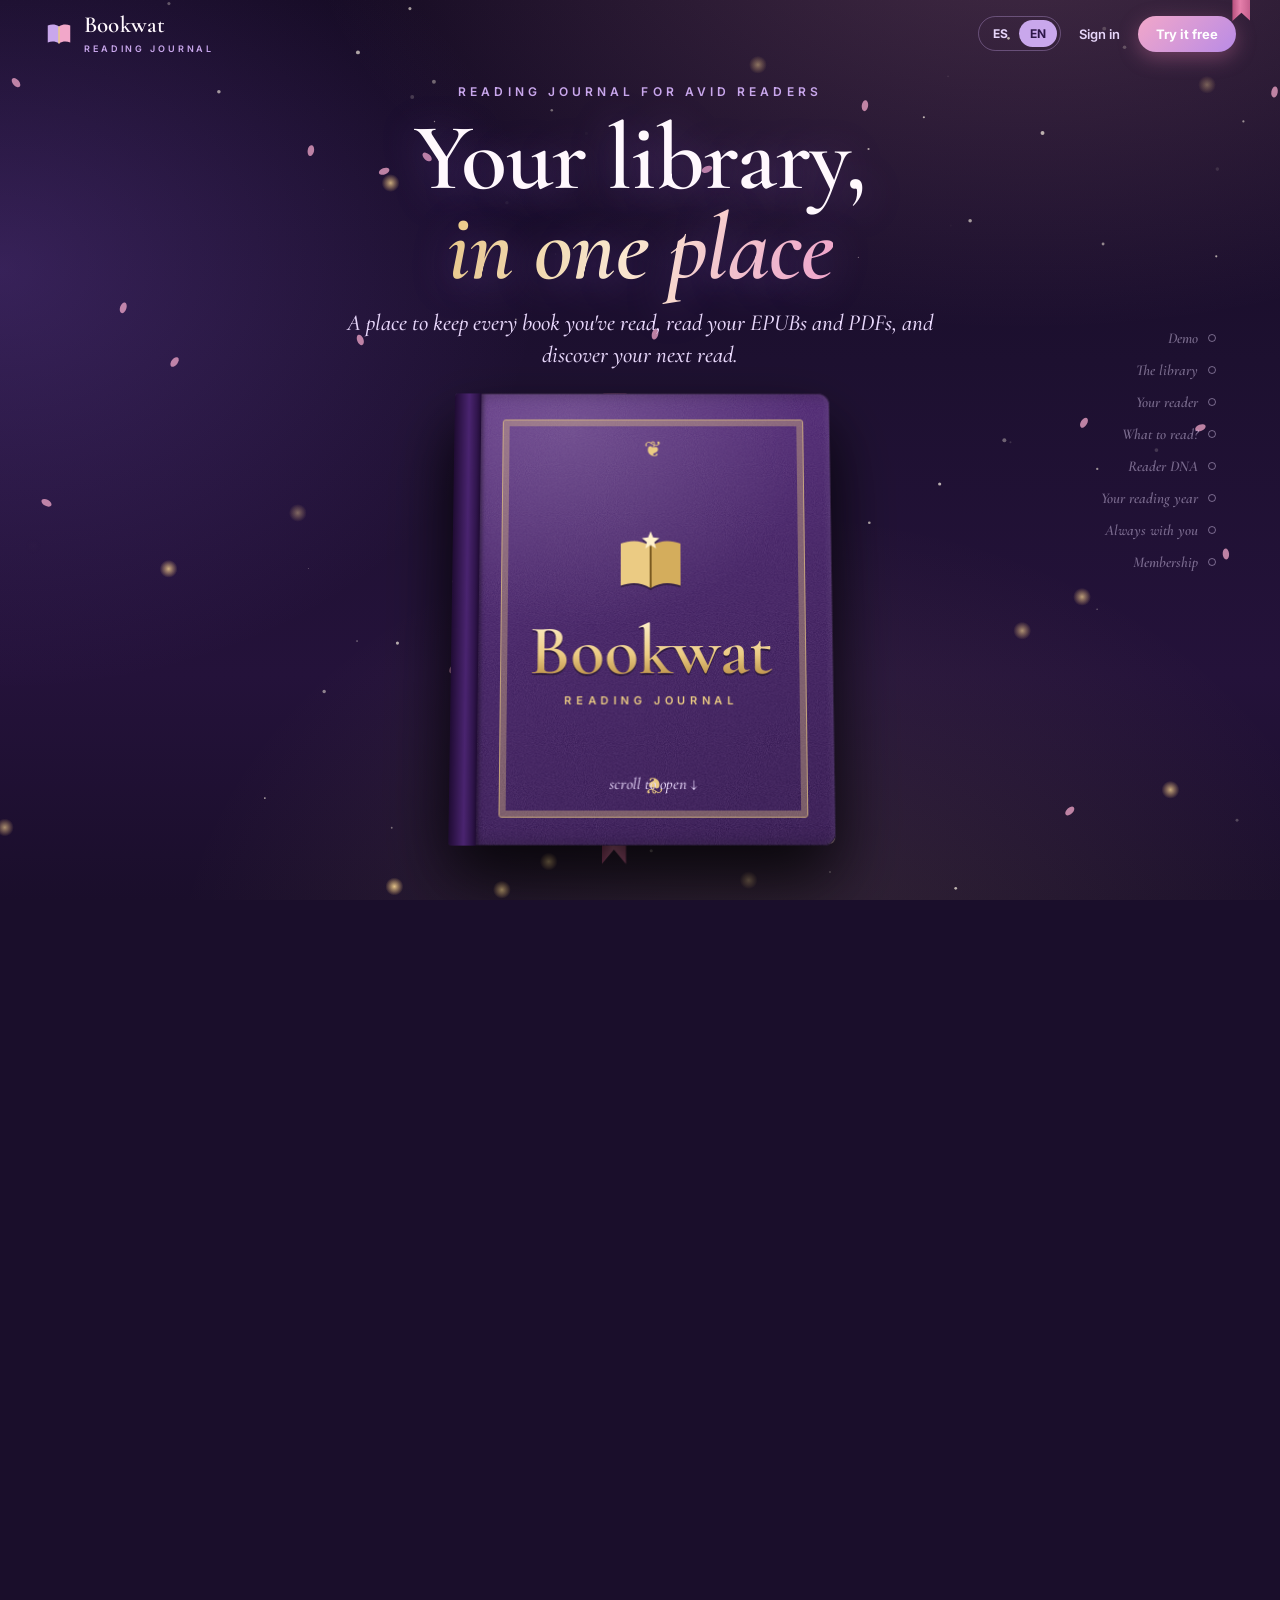
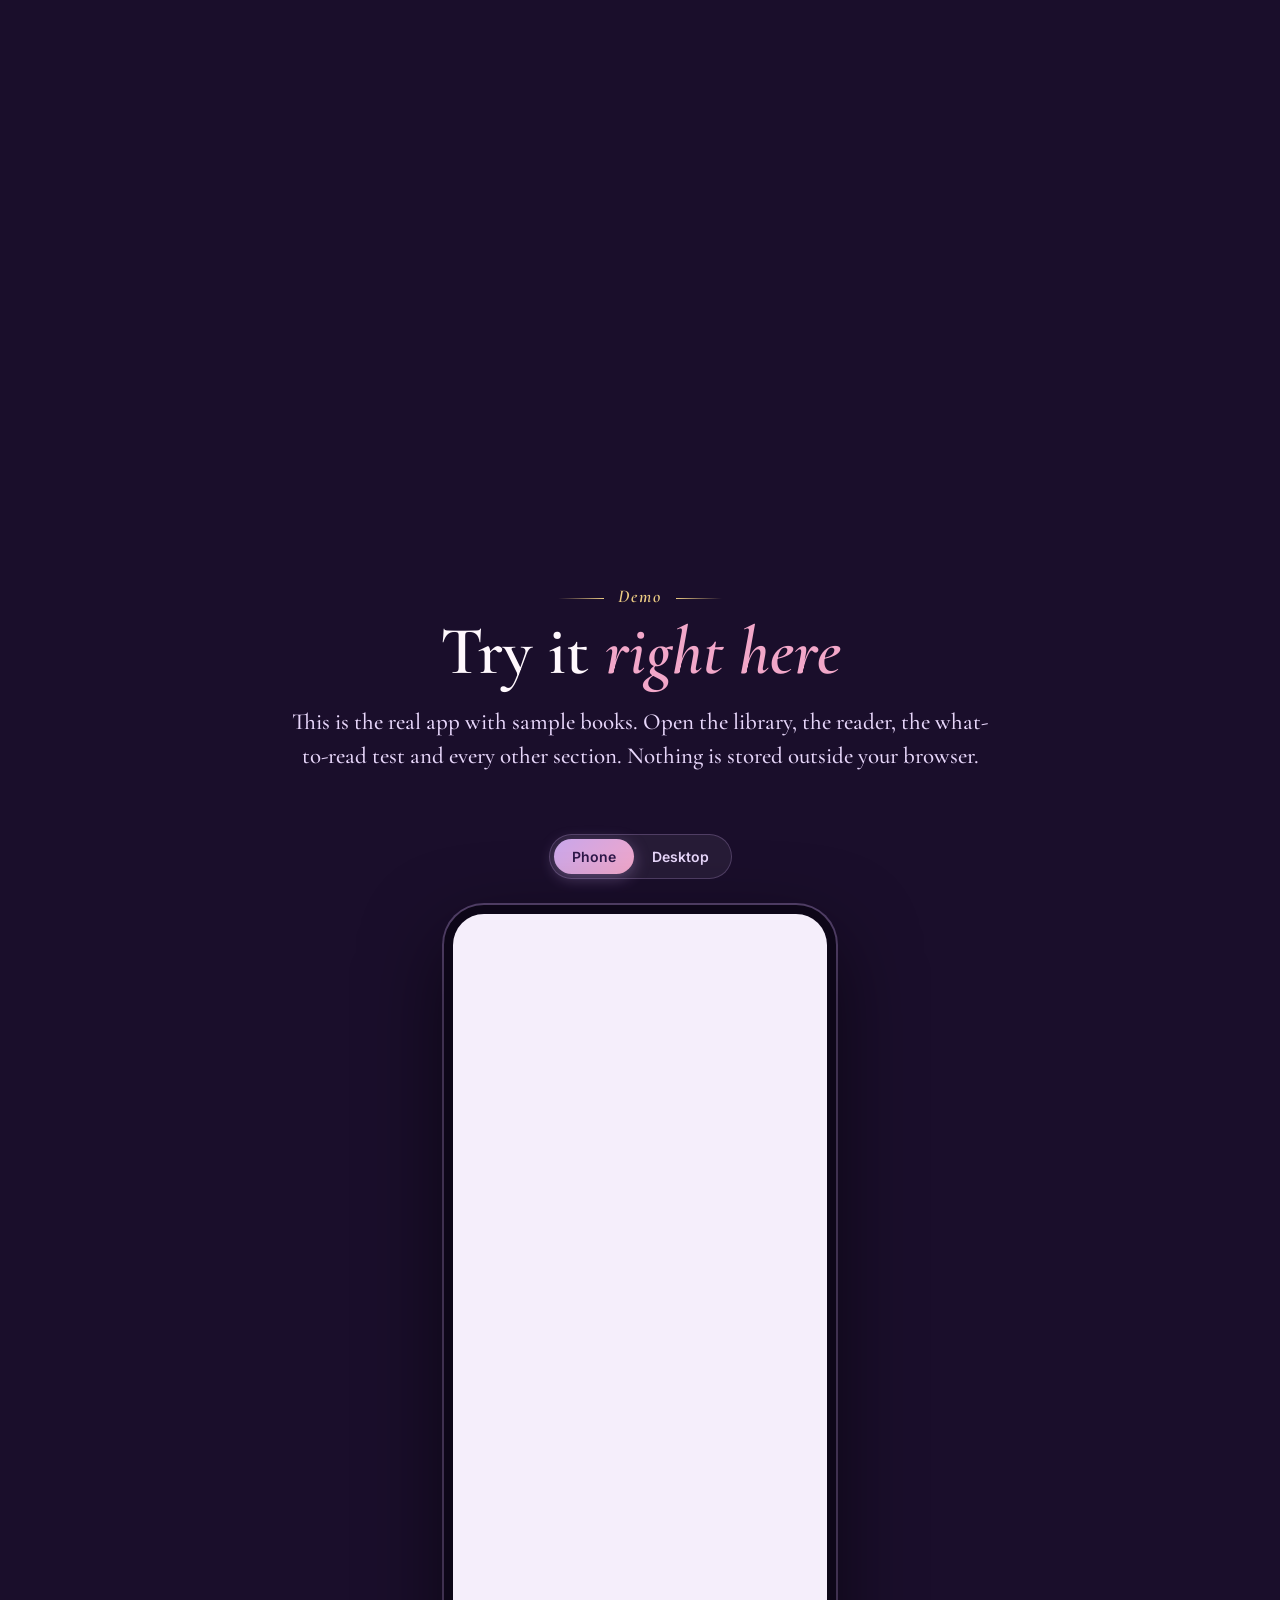
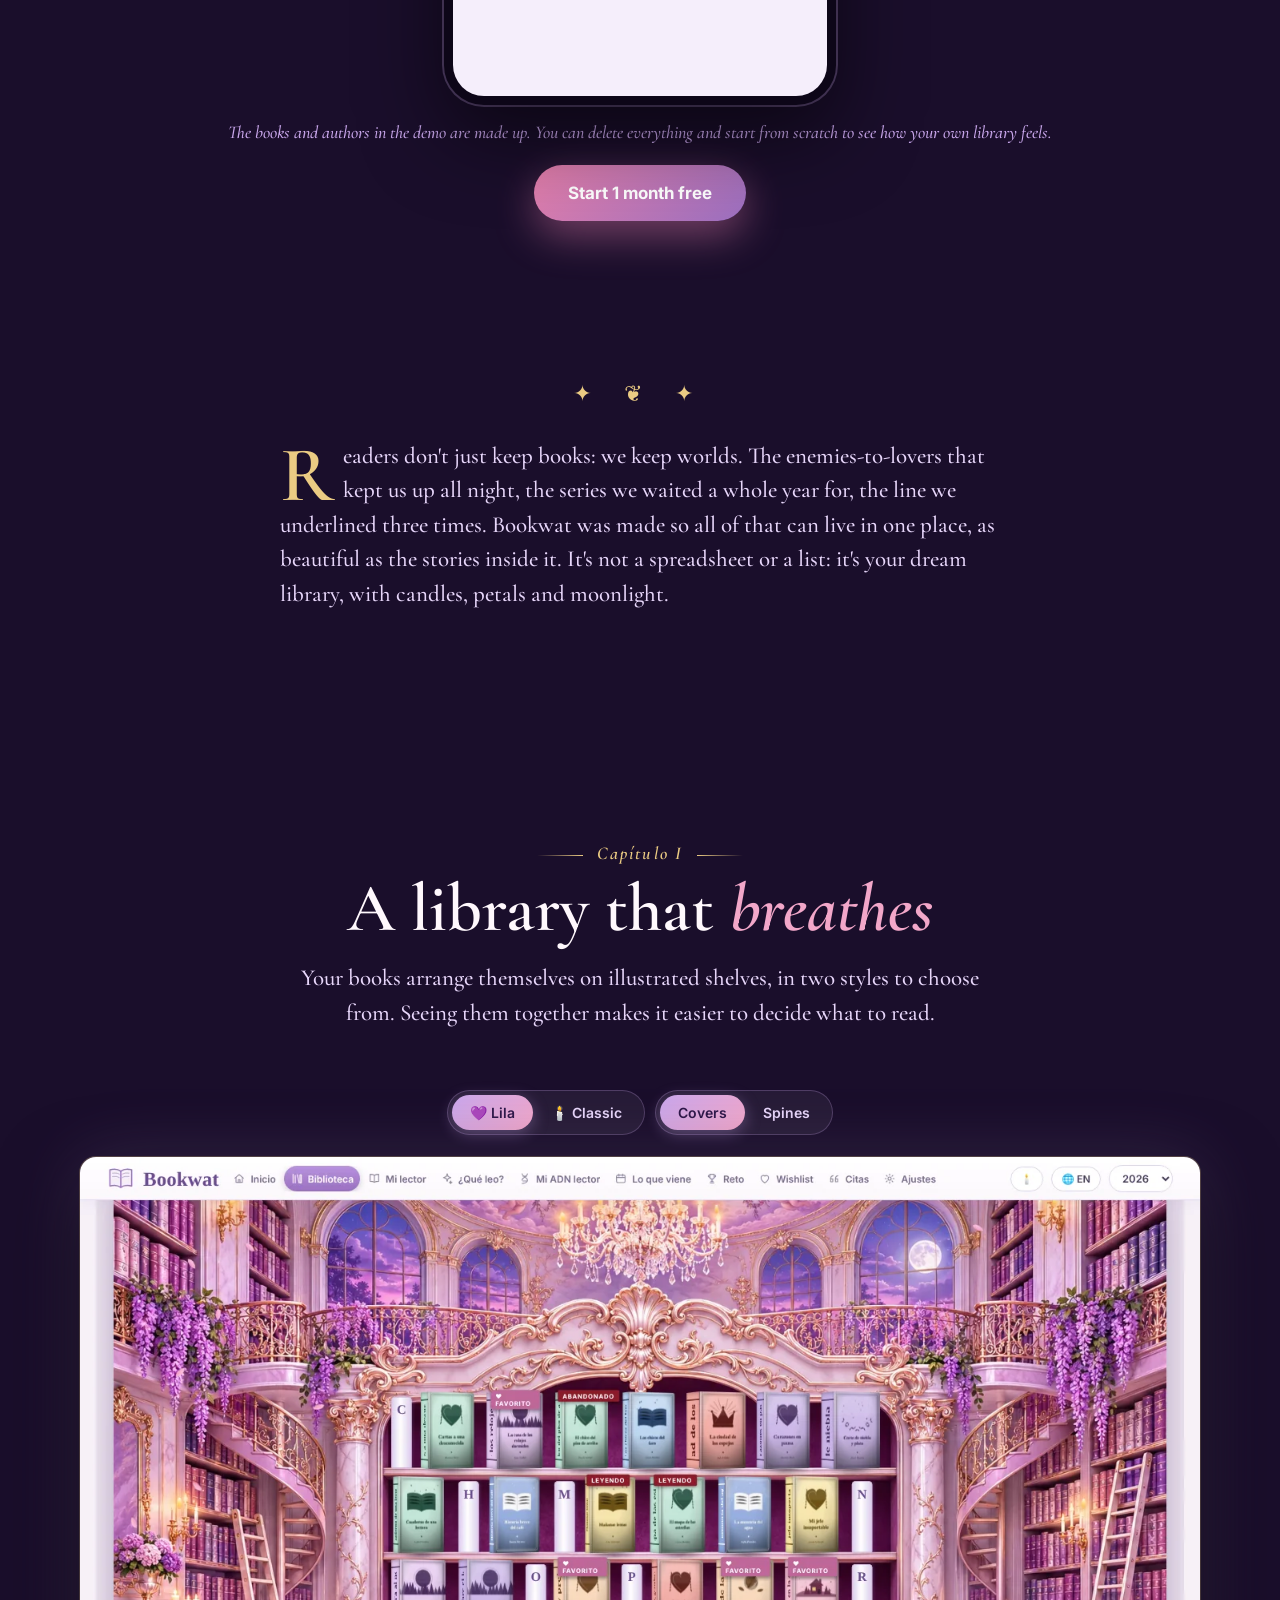
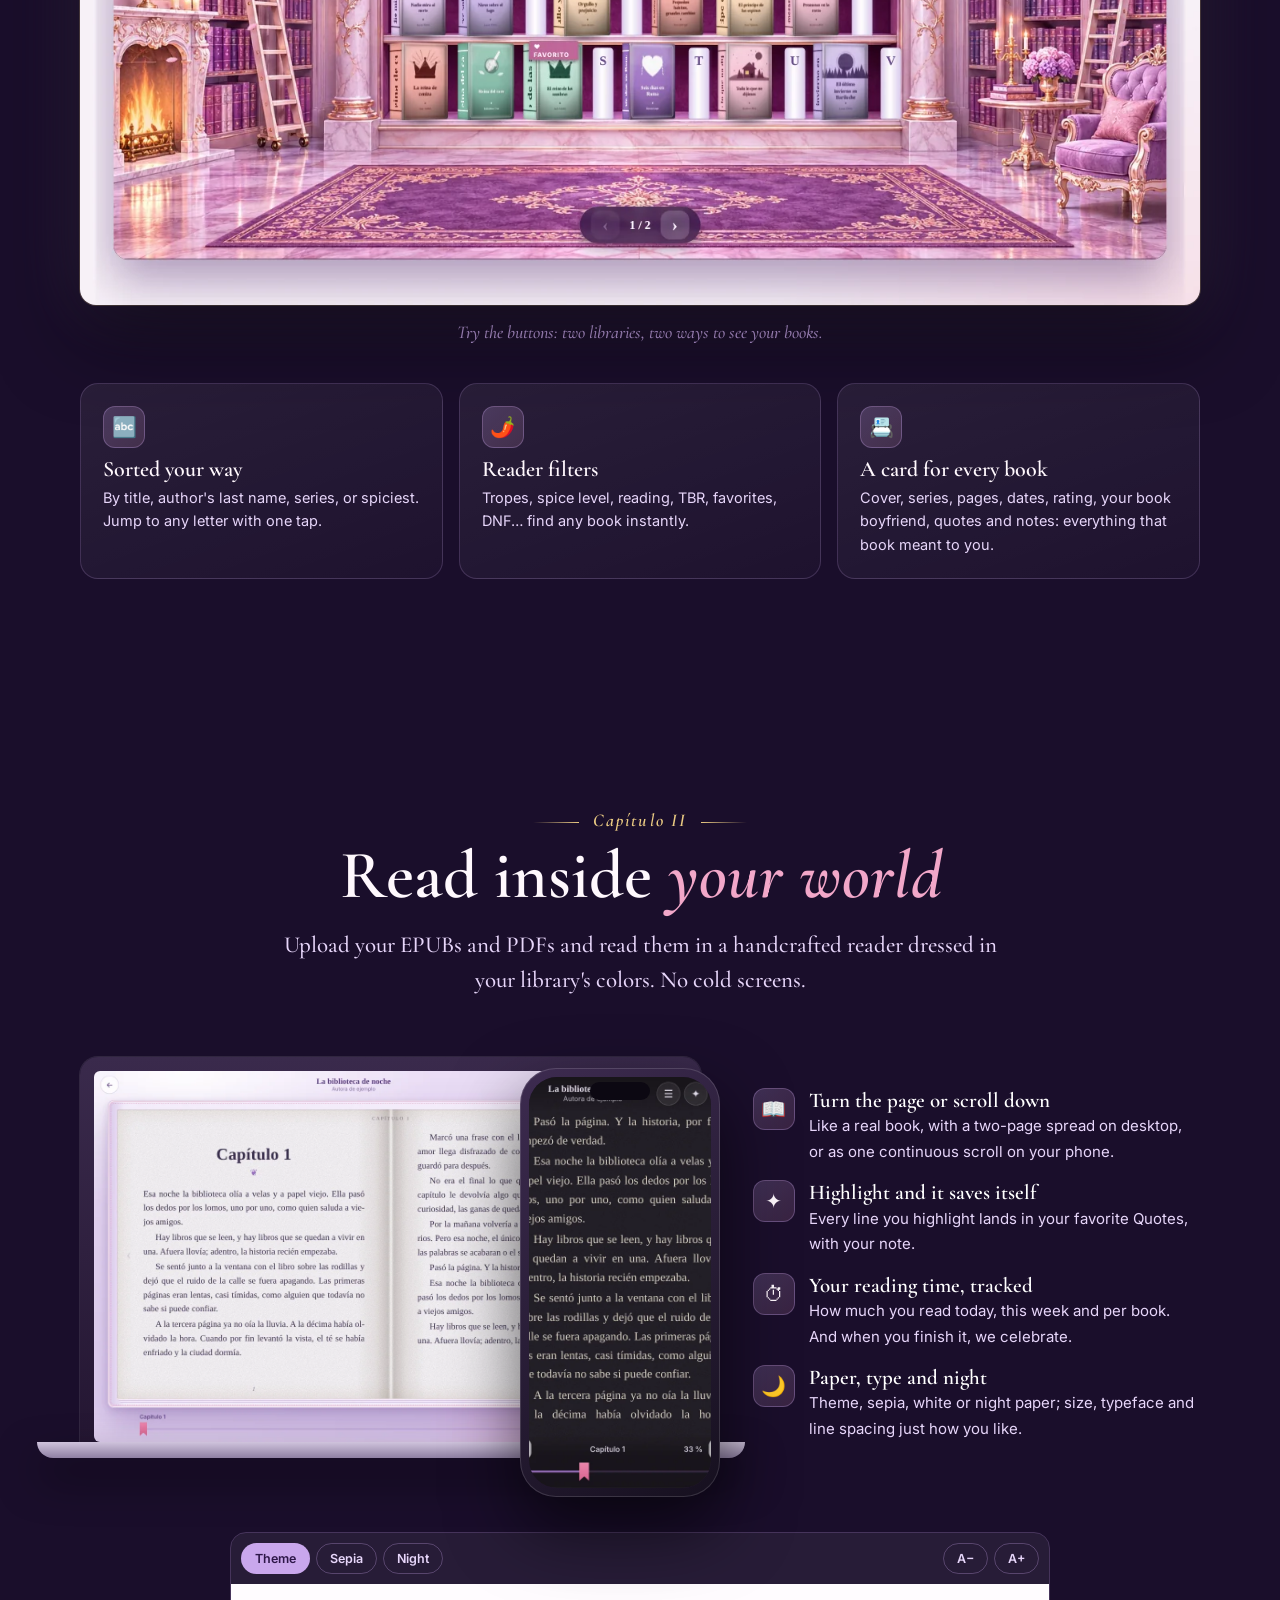
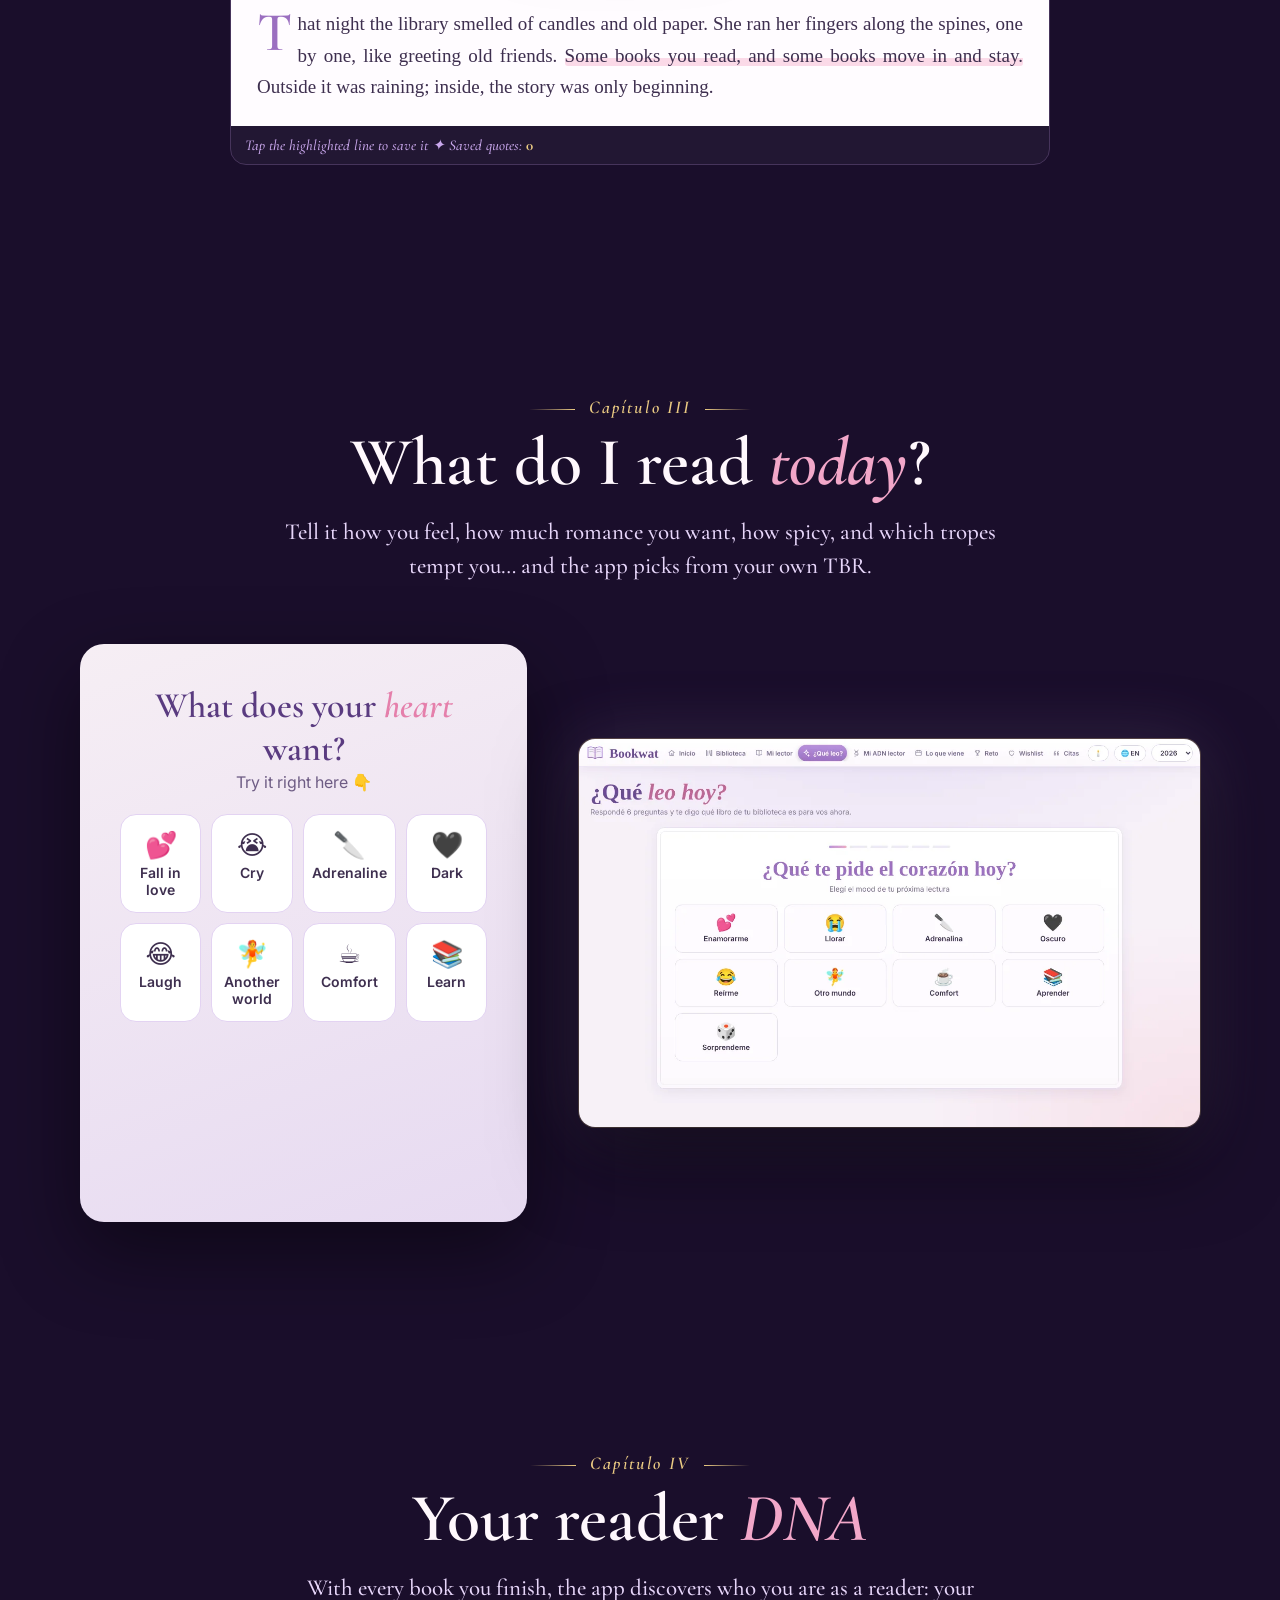
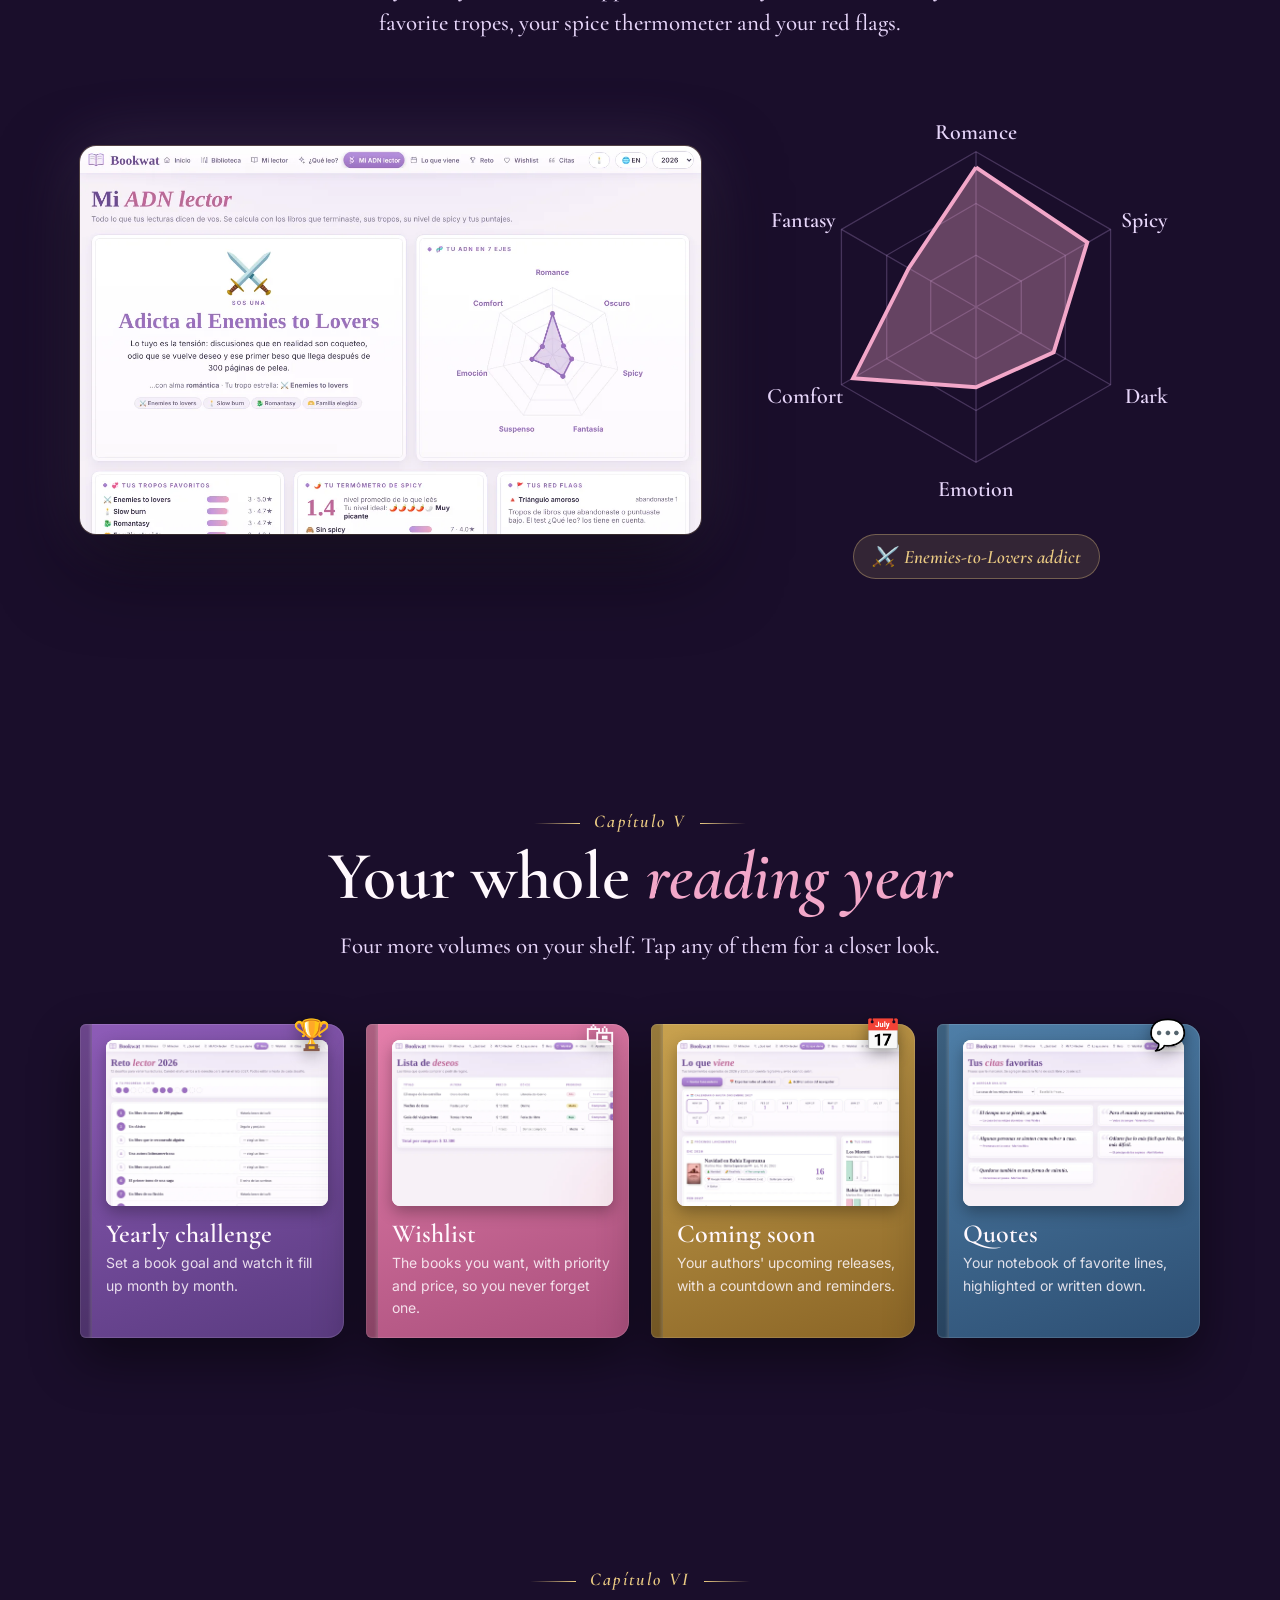
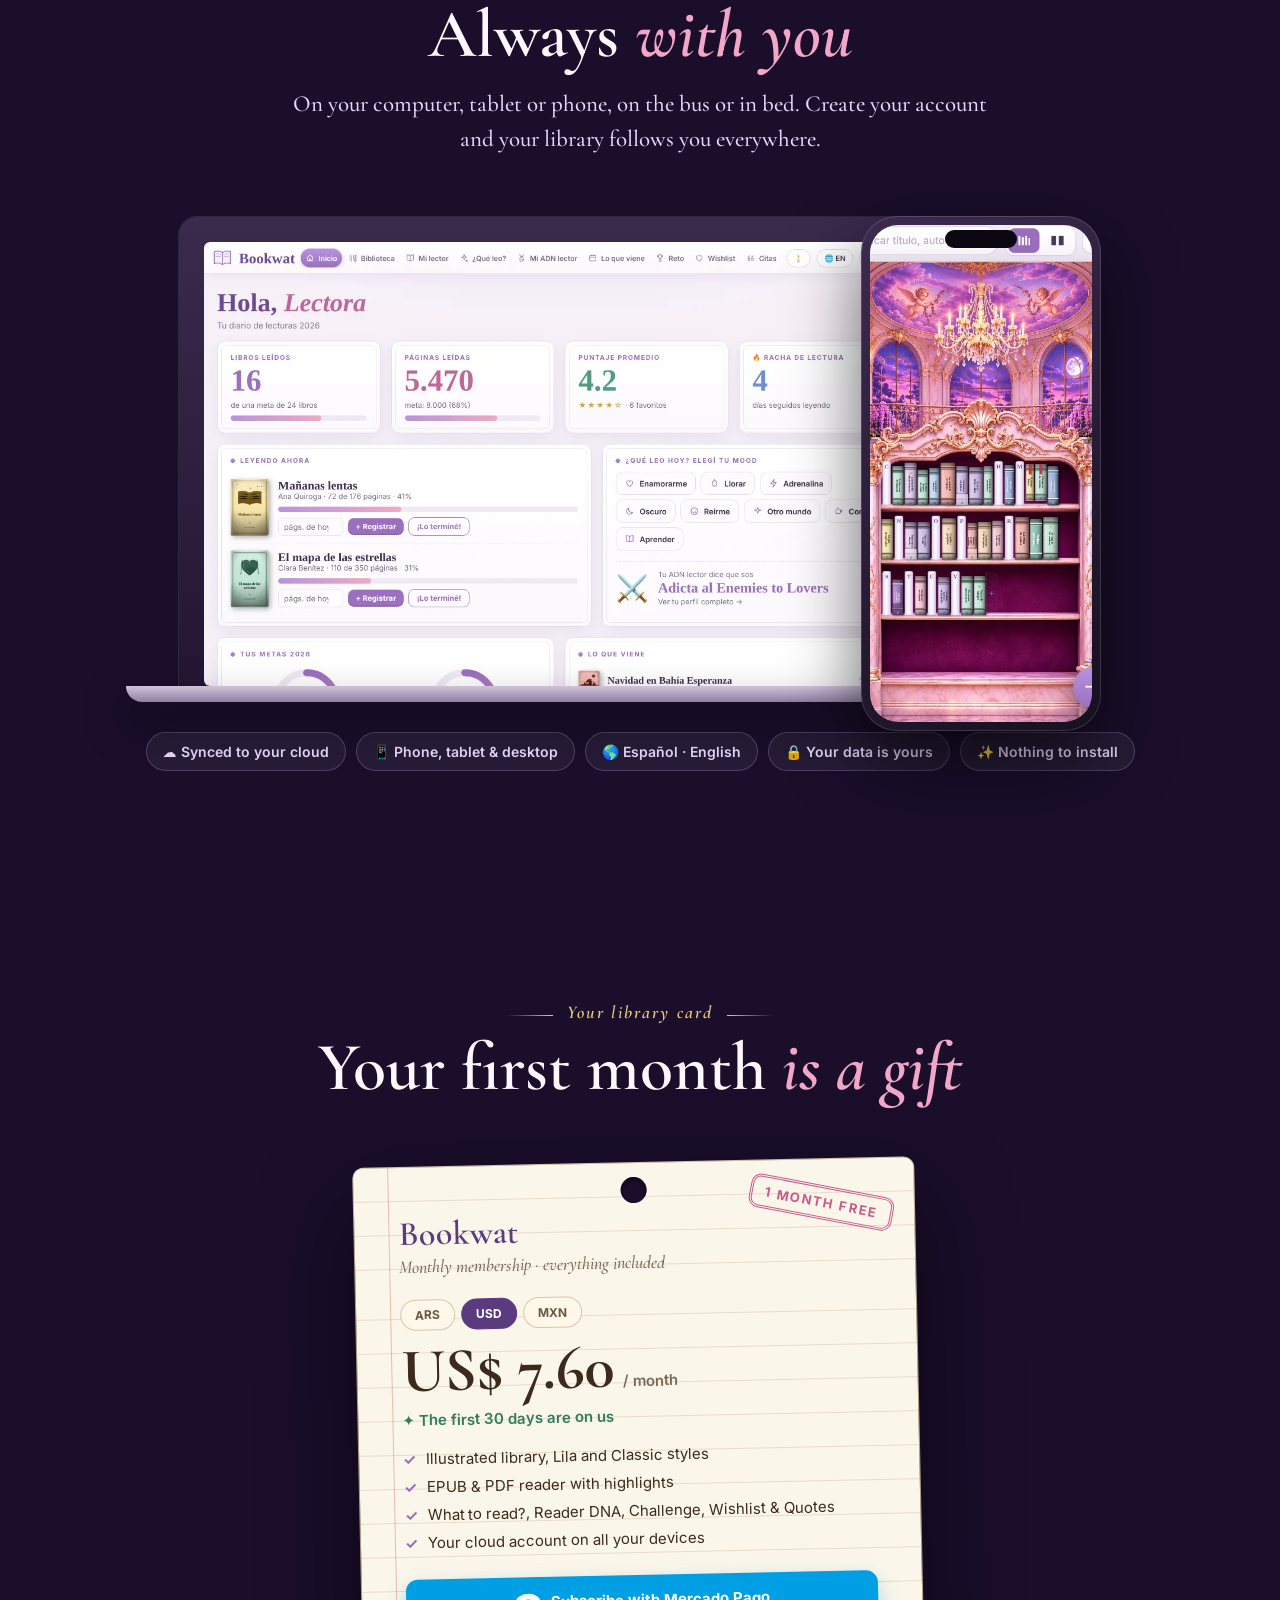
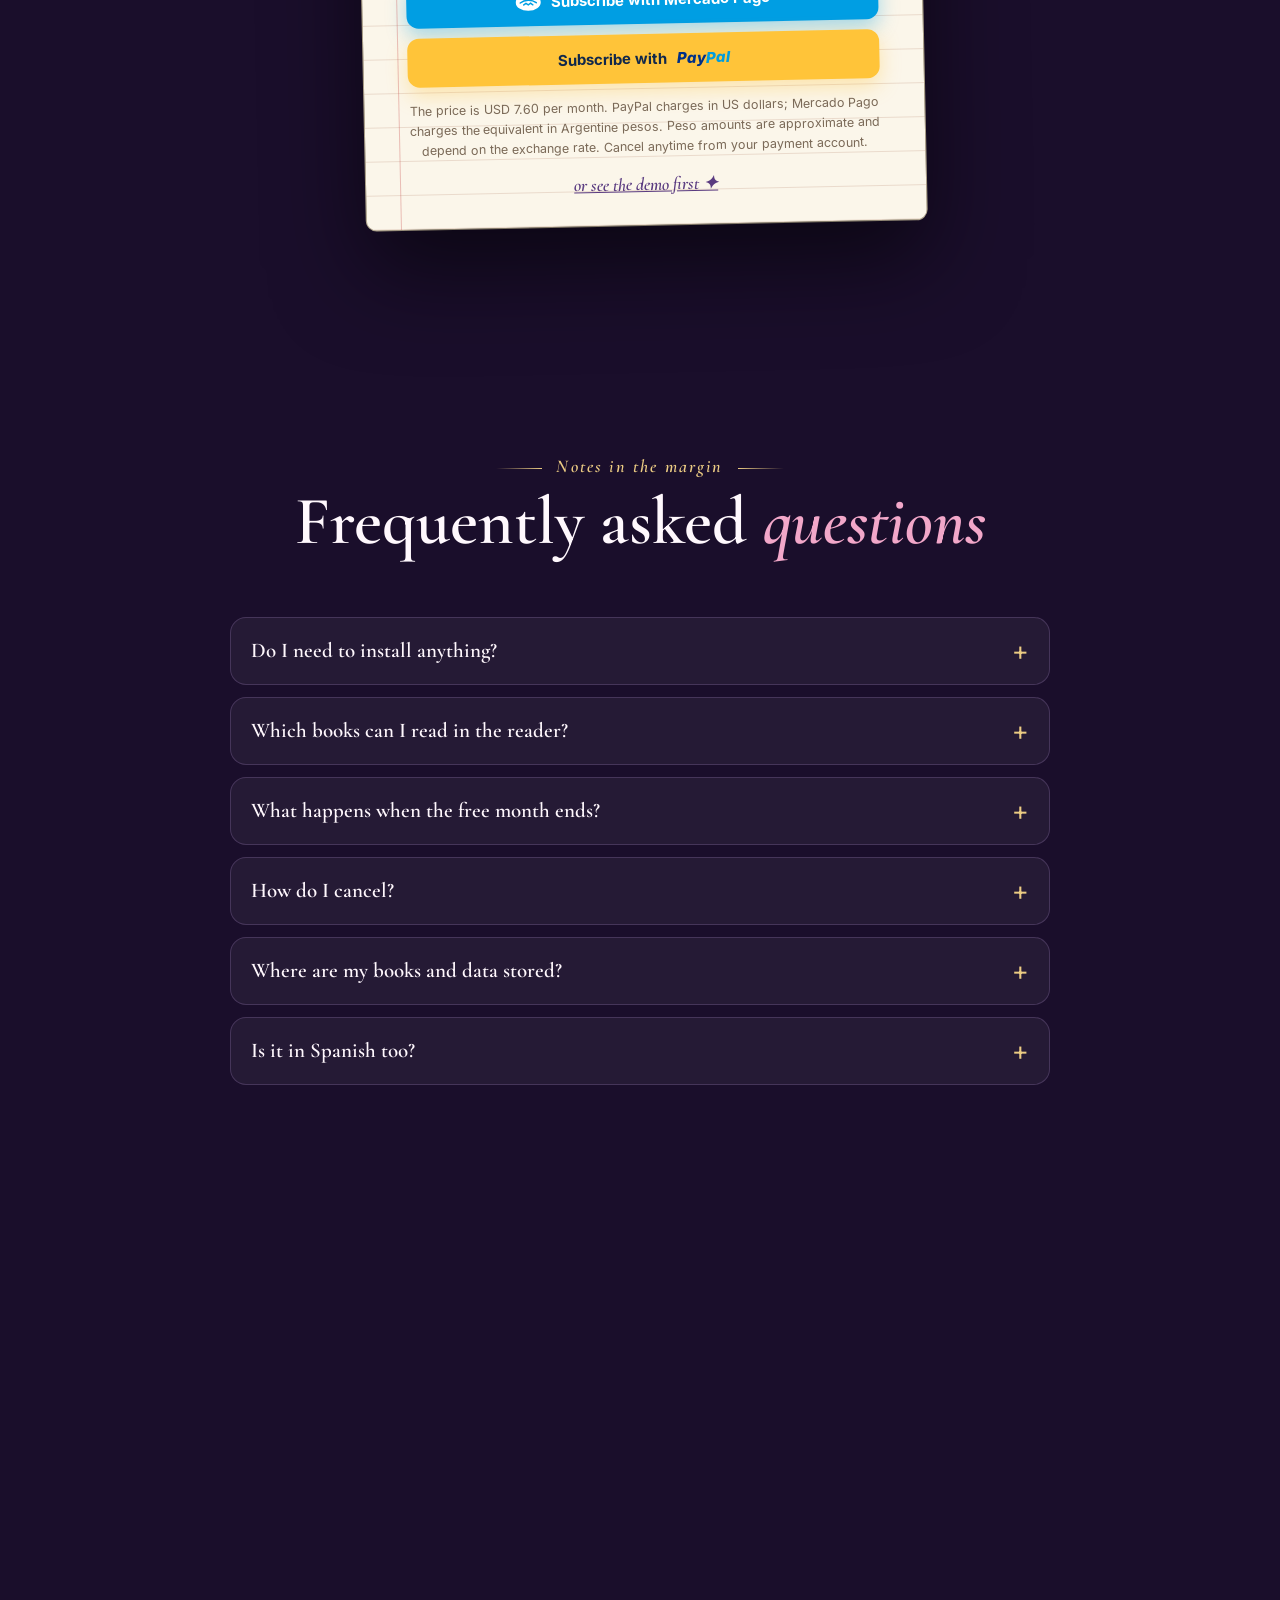
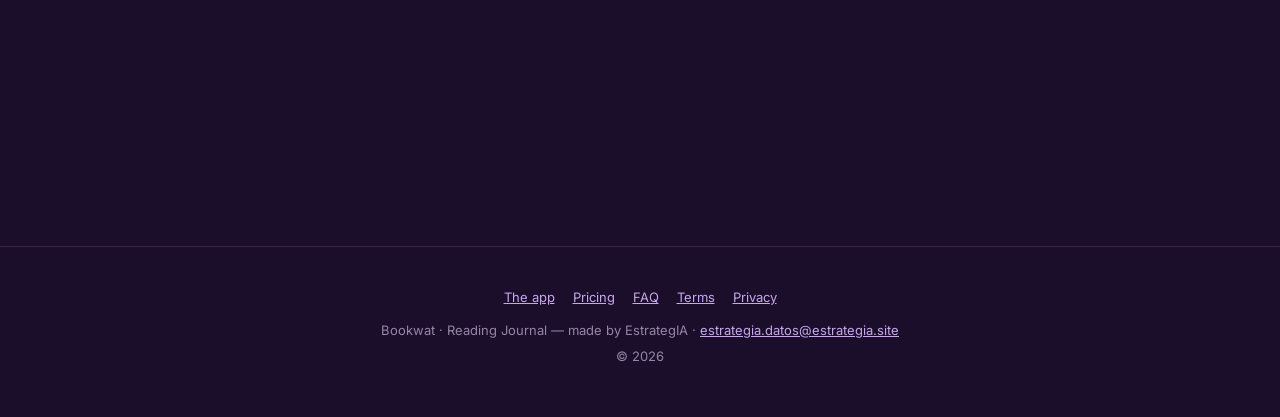
==== commit d49742fe: "Landing: se restaura la portada con el libro y el scroll; solo se quita el tono de cuento; demo dent" ====
--- a/index.html
+++ b/index.html
@@ -4,7 +4,7 @@
 <meta charset="utf-8">
 <meta name="viewport" content="width=device-width,initial-scale=1,viewport-fit=cover">
 <title>Bookwat · Reading Journal — tu diario de lectura</title>
-<meta name="description" content="Bookwat: organizá tu biblioteca, leé tus EPUB y PDF con subrayados, conocé tu perfil de lectora y descubrí qué leer después. Probala 1 mes gratis.">
+<meta name="description" content="Bookwat: tu biblioteca, tu lector de EPUB y PDF, tu ADN lector y tu próxima lectura ideal. Probala 1 mes gratis.">
 <meta name="theme-color" content="#1d1030">
 <link rel="preconnect" href="https://fonts.googleapis.com"><link rel="preconnect" href="https://fonts.gstatic.com" crossorigin>
 <link href="https://fonts.googleapis.com/css2?family=Cormorant+Garamond:ital,wght@0,500;0,600;0,700;1,500;1,600&family=Inter:wght@400;500;600;700&display=swap" rel="stylesheet">
@@ -58,7 +58,9 @@
 .htitle{font:600 clamp(40px,7.4vw,96px)/.95 var(--serif);text-align:center;letter-spacing:-.01em;text-shadow:0 6px 40px rgba(180,120,255,.35)}
 .htitle em{font-style:italic;background:linear-gradient(100deg,var(--gold),#fff1cc 45%,var(--rose));-webkit-background-clip:text;background-clip:text;color:transparent}
 .hsub{max-width:640px;text-align:center;font:italic 500 clamp(18px,2.2vw,23px)/1.4 var(--serif);color:var(--lilac2);margin:14px auto 0}
-.htext{transition:opacity .2s,transform .2s;will-change:opacity,transform}
+.htext{transition:opacity .2s,transform .2s;will-change:opacity,transform;margin-top:auto}
+.stage{justify-content:flex-start!important;padding-top:84px!important}.stage .book{margin-bottom:auto}
+@media(max-height:760px){.htitle{font-size:clamp(34px,min(7.4vw,9.5vh),96px)}.hsub{display:none}.book{width:min(88vw,900px,calc(46vh*1.42))}}
 /* libro de tapa dura: pliego de dos páginas; cerrado se ve solo la mitad derecha */
 .book{position:relative;width:min(88vw,900px,calc(58vh*1.42));aspect-ratio:1.42/1;margin-top:26px;transform-style:preserve-3d;will-change:transform}
 @media(max-width:700px){.book{width:90vw}}
@@ -281,31 +283,12 @@
 #lb img{max-width:100%;max-height:100%;border-radius:10px;box-shadow:0 30px 80px rgba(0,0,0,.6)}
 
 @media(prefers-reduced-motion:reduce){*{animation:none!important;transition:none!important}.reveal{opacity:1;transform:none}.hero{height:auto}.stage{position:relative;height:auto;padding-top:110px}.cover{display:none}}
-
-/* ===== v2: tono sobrio ===== */
-.hero2{position:relative;padding:130px clamp(18px,5vw,60px) 40px;text-align:center}
-.h2in{max-width:820px;margin:0 auto}
-.hero2 .kicker{letter-spacing:.26em;margin-bottom:18px}
-.hero2 .htitle{font-size:clamp(38px,6vw,76px);line-height:1.02}
-.hero2 .hsub{max-width:640px;margin:22px auto 0;font:400 clamp(16px,1.7vw,19px)/1.6 var(--sans);color:var(--lilac2);font-style:normal}
-.hcta{display:flex;gap:14px;justify-content:center;flex-wrap:wrap;margin-top:30px}
-.hnote{margin-top:18px;font:500 12.5px var(--sans);color:rgba(231,214,250,.65);letter-spacing:.02em}
-.h2dev{margin-top:54px}
 .demowrap{display:flex;justify-content:center;margin-top:26px}
 .demoframe{background:#0d0618;box-shadow:0 30px 80px rgba(0,0,0,.55),0 0 0 1px rgba(201,167,236,.25);transition:width .4s,height .4s,border-radius .4s;overflow:hidden;position:relative;max-width:100%}
 .demoframe iframe{width:100%;height:100%;border:0;display:block;background:#f5eefb}
 .demoframe[data-d=m]{width:392px;height:800px;border-radius:40px;border:9px solid #0d0618;box-shadow:0 30px 80px rgba(0,0,0,.55),0 0 0 2px rgba(201,167,236,.35)}
 .demoframe[data-d=d]{width:min(100%,1180px);height:min(720px,82vh);border-radius:14px}
 @media(max-width:520px){.demoframe[data-d=m]{width:100%;height:78vh;border-radius:26px;border-width:6px}}
-.hcta .ghost{margin:0;padding:17px 30px;border:1px solid rgba(201,167,236,.5);border-radius:99px;text-decoration:none;font-size:16px;color:var(--lilac2)}
-.hcta .ghost:hover{background:rgba(201,167,236,.12)}
-.hero2 .h2dev{max-width:980px;margin-left:auto;margin-right:auto}
-@media(max-width:600px){.hero2{padding-top:92px}.hero2 .htitle{font-size:34px}.hero2 .hsub{font-size:15.5px;margin-top:16px}.hcta{flex-direction:column;align-items:stretch;gap:10px;margin-top:22px}.hcta .bigcta,.hcta .ghost{justify-content:center;text-align:center;padding:15px 20px}.hnote{font-size:11.5px}.h2dev{margin-top:34px}.h2dev .laptop{display:none}.h2dev{justify-content:center}}
-.fin .finh{font:600 clamp(30px,4.4vw,48px)/1.1 var(--serif);margin-bottom:12px}
-.mcard .ic,.points .ic{font-size:0}
-.mcard .ic::before,.points .ic::before{content:"";display:block;width:9px;height:9px;transform:rotate(45deg);background:linear-gradient(135deg,var(--gold),var(--rose));border-radius:2px;margin:9px}
-.badges span::before{content:"";display:inline-block;width:6px;height:6px;transform:rotate(45deg);background:var(--gold);margin-right:9px;vertical-align:middle;border-radius:1px}
-.shelf .tome .shot{margin-top:0}
 </style>
 </head>
 <body>
@@ -319,6 +302,7 @@
  <a class="cta-s" data-sub href="#precio"><span lang="es">Probala gratis</span><span lang="en">Try it free</span></a>
 </header>
 
+<div id="ribbon"><div class="band" id="band"></div><div class="tail"></div></div>
 <nav id="chap">
  <a href="#demo"><span lang="es">Demo</span><span lang="en">Demo</span><i></i></a>
  <a href="#c1"><span lang="es">La biblioteca</span><span lang="en">The library</span><i></i></a>
@@ -332,17 +316,30 @@
 
 <main id="top">
 <!-- ============ PORTADA ============ -->
-<section class="hero2" id="hero">
- <div class="h2in">
-  <div class="kicker"><span lang="es">Diario de lectura para lectoras</span><span lang="en">Reading journal for avid readers</span></div>
-  <h1 class="htitle"><span lang="es">Toda tu vida lectora,<br><em>en un solo lugar</em></span><span lang="en">Your whole reading life,<br><em>in one place</em></span></h1>
-  <p class="hsub"><span lang="es">Organizá tu biblioteca, leé tus EPUB y PDF en un lector propio con subrayados, y descubrí qué leer después según tu estado de ánimo y tus gustos.</span><span lang="en">Organize your library, read your EPUBs and PDFs in a reader with highlights, and find what to read next based on your mood and taste.</span></p>
-  <div class="hcta"><a class="bigcta" data-sub href="#precio"><span lang="es">Empezar 1 mes gratis</span><span lang="en">Start 1 month free</span></a><a class="ghost" href="#demo"><span lang="es">Probar la demo</span><span lang="en">Try the demo</span></a></div>
-  <div class="hnote"><span lang="es">Sin instalar nada · Celular, tablet y computadora · Español e inglés</span><span lang="en">Nothing to install · Phone, tablet and desktop · Spanish and English</span></div>
- </div>
- <div class="devices h2dev">
-  <div class="laptop"><div class="frame"><img src="img/landing/home.webp" alt="Inicio de Bookwat"></div></div>
-  <div class="phone"><div class="frame"><img src="img/landing/ph-lib.webp" alt="Biblioteca en el celular"></div></div>
+<section class="hero" id="hero">
+ <div class="stage">
+  <div class="htext" id="htext">
+   <div class="kicker"><span lang="es">Diario de lectura para lectoras</span><span lang="en">Reading journal for avid readers</span></div>
+   <h1 class="htitle"><span lang="es">Tu biblioteca,<br><em>en un solo lugar</em></span><span lang="en">Your library,<br><em>in one place</em></span></h1>
+   <p class="hsub"><span lang="es">Un lugar para guardar cada libro que leíste, leer tus EPUB y PDF, y descubrir cuál será tu próxima lectura.</span><span lang="en">A place to keep every book you've read, read your EPUBs and PDFs, and discover your next read.</span></p>
+  </div>
+  <div class="book" id="book">
+   <div class="pages">
+    <div class="pg l"></div>
+    <div class="pg r"><div class="cap"><span lang="es">Capítulo uno · Tu biblioteca</span><span lang="en">Chapter one · Your library</span></div><div class="plate"><img src="img/landing/lib-plate.webp" alt="Biblioteca Lila de Bookwat"></div><div class="folio">1</div></div>
+   </div>
+   <i class="bmark"></i>
+   <div class="leaf" id="lf1"><div></div><div class="b"></div></div>
+   <div class="leaf" id="lf2"><div></div><div class="b"><div class="endp"><div class="ed"><span lang="es">Edición de lectora</span><span lang="en">Reader's edition</span></div><div class="rule"></div><div class="ttl">Bookwat</div><div class="by"><span lang="es">La biblioteca de tus historias</span><span lang="en">The library of your stories</span></div><div class="rule"></div><div class="ed">MMXXVI</div></div><div class="folio">i</div></div></div>
+   <div class="cover" id="cover">
+    <div class="cfront"><div class="frm"></div>
+     <svg class="emb" viewBox="0 0 64 64" fill="none"><path d="M8 16c8-3 16-3 24 2v34c-8-5-16-5-24-2z" fill="#ebcb83"/><path d="M56 16c-8-3-16-3-24 2v34c8-5 16-5 24-2z" fill="#d4ad5c"/><path d="M32 18v34" stroke="#7a5a20" stroke-width="1.6"/><path d="M32 6l2 5 5 .5-4 3.4 1.4 5-4.4-2.8-4.4 2.8 1.4-5-4-3.4 5-.5z" fill="#fff1cc"/></svg>
+     <h2>Bookwat</h2><p>Reading Journal</p>
+     <div class="hint"><span lang="es">deslizá para abrir ↓</span><span lang="en">scroll to open ↓</span></div></div>
+    <div class="cback"><div class="paste"><div class="exlibris"><b>EX LIBRIS</b><span lang="es">Este libro pertenece a…<br><em>vos, y a todas tus historias</em></span><span lang="en">This book belongs to…<br><em>you, and all your stories</em></span></div></div></div>
+   </div>
+  </div>
+  <div class="scrollcue" id="cue"><span lang="es">✦ Seguí bajando: cada capítulo es una sorpresa ✦</span><span lang="en">✦ Keep scrolling: every chapter is a surprise ✦</span></div>
  </div>
 </section>
 
@@ -357,34 +354,35 @@
  <div style="text-align:center;margin-top:22px"><a class="bigcta" data-sub href="#precio"><span lang="es">Empezar 1 mes gratis</span><span lang="en">Start 1 month free</span></a></div>
 </section>
 
-<!-- ============ PRESENTACIÓN ============ -->
+<!-- ============ PRÓLOGO ============ -->
 <section class="chapter" style="padding-top:40px">
- <p class="lead cap reveal" style="margin-top:28px"><span lang="es">Llevás el registro de tus lecturas en notas, planillas y capturas sueltas. Bookwat lo reúne todo: qué leíste, qué estás leyendo, qué sigue, tus puntajes, tus citas y tus metas del año, con un lector de EPUB y PDF incluido.</span><span lang="en">You keep track of your reading in notes, spreadsheets and loose screenshots. Bookwat brings it together: what you've read, what you're reading, what's next, your ratings, quotes and yearly goals, with an EPUB and PDF reader included.</span></p>
+ <div class="orn-div reveal">✦ ❦ ✦</div>
+ <p class="lead cap reveal" style="margin-top:28px"><span lang="es">Las lectoras no guardamos libros: guardamos mundos. El enemies to lovers que nos hizo trasnochar, la saga que esperamos un año entero, la frase que subrayamos tres veces. Bookwat nació para que todo eso viva en un solo lugar, tan lindo como las historias que contiene. No es una planilla ni una lista: es tu biblioteca soñada, con velas, pétalos y luz de luna.</span><span lang="en">Readers don't just keep books: we keep worlds. The enemies-to-lovers that kept us up all night, the series we waited a whole year for, the line we underlined three times. Bookwat was made so all of that can live in one place, as beautiful as the stories inside it. It's not a spreadsheet or a list: it's your dream library, with candles, petals and moonlight.</span></p>
 </section>
 
 <!-- ============ I · LA BIBLIOTECA ============ -->
 <section class="chapter" id="c1">
- <div class="chead reveal"><div class="num">01</div>
-  <h2 class="t"><span lang="es">Tu biblioteca, <em>ordenada</em></span><span lang="en">Your library, <em>organized</em></span></h2>
+ <div class="chead reveal"><div class="num">Capítulo I</div>
+  <h2 class="t"><span lang="es">Una biblioteca que <em>respira</em></span><span lang="en">A library that <em>breathes</em></span></h2>
   <p class="lead"><span lang="es">Tus libros se acomodan solos en estantes ilustrados, en dos estilos a elegir. Verlos reunidos hace más fácil decidir qué leer.</span><span lang="en">Your books arrange themselves on illustrated shelves, in two styles to choose from. Seeing them together makes it easier to decide what to read.</span></p></div>
  <div class="tabs reveal">
-  <div class="g" id="tTheme"><button class="on" data-v="lila">Lila</button><button data-v="clas"><span lang="es">Clásica</span><span lang="en">Classic</span></button></div>
+  <div class="g" id="tTheme"><button class="on" data-v="lila">💜 Lila</button><button data-v="clas"><span lang="es">🕯️ Clásica</span><span lang="en">🕯️ Classic</span></button></div>
   <div class="g" id="tView"><button class="on" data-v="cov"><span lang="es">Portadas</span><span lang="en">Covers</span></button><button data-v="sp"><span lang="es">Lomos</span><span lang="en">Spines</span></button></div>
  </div>
  <div class="frame libbox reveal" data-zoom><img loading="lazy" id="libimg" alt="Biblioteca"></div>
- <p class="caption reveal"><span lang="es">Probá los botones: dos estilos de biblioteca, dos formas de ver tus libros.</span><span lang="en">Try the buttons: two library styles, two ways to see your books.</span></p>
+ <p class="caption reveal"><span lang="es">Probá los botones: dos bibliotecas, dos formas de mirar tus libros.</span><span lang="en">Try the buttons: two libraries, two ways to see your books.</span></p>
  <div class="mini3">
-  <div class="mcard reveal"><div class="ic"></div><b lang="es">Ordenada como te gusta</b><b lang="en">Sorted your way</b><p lang="es">Por título, por apellido de la autora, por saga o por las más spicy. Saltá a cualquier letra en un toque.</p><p lang="en">By title, author's last name, series, or spiciest. Jump to any letter with one tap.</p></div>
-  <div class="mcard reveal d1"><div class="ic"></div><b lang="es">Filtros de lectora</b><b lang="en">Reader filters</b><p lang="es">Tropos, nivel de spicy, leyendo, por leer, favoritos, abandonados… encontrás cualquier libro al instante.</p><p lang="en">Tropes, spice level, reading, TBR, favorites, DNF… find any book instantly.</p></div>
-  <div class="mcard reveal d2"><div class="ic"></div><b lang="es">Una ficha para cada libro</b><b lang="en">A card for every book</b><p lang="es">Portada, saga, páginas, fechas, puntaje, tu book boyfriend, citas y notas: todo lo que ese libro significó para vos.</p><p lang="en">Cover, series, pages, dates, rating, your book boyfriend, quotes and notes: everything that book meant to you.</p></div>
+  <div class="mcard reveal"><div class="ic">🔤</div><b lang="es">Ordenada como te gusta</b><b lang="en">Sorted your way</b><p lang="es">Por título, por apellido de la autora, por saga o por las más spicy. Saltá a cualquier letra en un toque.</p><p lang="en">By title, author's last name, series, or spiciest. Jump to any letter with one tap.</p></div>
+  <div class="mcard reveal d1"><div class="ic">🌶️</div><b lang="es">Filtros de lectora</b><b lang="en">Reader filters</b><p lang="es">Tropos, nivel de spicy, leyendo, por leer, favoritos, abandonados… encontrás cualquier libro al instante.</p><p lang="en">Tropes, spice level, reading, TBR, favorites, DNF… find any book instantly.</p></div>
+  <div class="mcard reveal d2"><div class="ic">📇</div><b lang="es">Una ficha para cada libro</b><b lang="en">A card for every book</b><p lang="es">Portada, saga, páginas, fechas, puntaje, tu book boyfriend, citas y notas: todo lo que ese libro significó para vos.</p><p lang="en">Cover, series, pages, dates, rating, your book boyfriend, quotes and notes: everything that book meant to you.</p></div>
  </div>
 </section>
 
 <!-- ============ II · EL LECTOR ============ -->
 <section class="chapter" id="c2">
- <div class="chead reveal"><div class="num">02</div>
-  <h2 class="t"><span lang="es">Un lector <em>hecho para leer</em></span><span lang="en">A reader <em>made for reading</em></span></h2>
-  <p class="lead"><span lang="es">Subí tus EPUB y PDF y leelos en un lector con páginas, subrayados, notas y modo noche, que respeta los colores de tu biblioteca.</span><span lang="en">Upload your EPUBs and PDFs and read them in a reader with pages, highlights, notes and night mode, matching your library's colors.</span></p></div>
+ <div class="chead reveal"><div class="num">Capítulo II</div>
+  <h2 class="t"><span lang="es">Leé adentro de <em>tu mundo</em></span><span lang="en">Read inside <em>your world</em></span></h2>
+  <p class="lead"><span lang="es">Subí tus EPUB y PDF y leelos en un lector hecho a mano, que se viste con los colores de tu biblioteca. Nada de pantallas frías.</span><span lang="en">Upload your EPUBs and PDFs and read them in a handcrafted reader dressed in your library's colors. No cold screens.</span></p></div>
  <div class="two">
   <div class="media readerduo reveal">
    <div class="laptop"><div class="frame" data-zoom><img loading="lazy" src="img/landing/reader-desk.webp" alt="Lector de EPUB de Bookwat"></div></div>
@@ -392,10 +390,10 @@
   </div>
   <div class="reveal d1">
    <ul class="points">
-    <li><div class="ic"></div><div><b lang="es">Pasá la hoja o deslizá hacia abajo</b><b lang="en">Turn the page or scroll down</b><span lang="es">Como un libro de verdad, con doble página en la compu, o leyendo de corrido en el celular.</span><span lang="en">Like a real book, with a two-page spread on desktop, or as one continuous scroll on your phone.</span></div></li>
-    <li><div class="ic"></div><div><b lang="es">Subrayá y se guarda sola</b><b lang="en">Highlight and it saves itself</b><span lang="es">Cada frase que marcás con color aparece en tus Citas favoritas, con tu nota.</span><span lang="en">Every line you highlight lands in your favorite Quotes, with your note.</span></div></li>
-    <li><div class="ic"></div><div><b lang="es">Tu tiempo de lectura, solito</b><b lang="en">Your reading time, tracked</b><span lang="es">Cuánto leíste hoy, esta semana y en cada libro. Y cuando lo terminás, lo festejamos.</span><span lang="en">How much you read today, this week and per book. And when you finish it, we celebrate.</span></div></li>
-    <li><div class="ic"></div><div><b lang="es">Papel, letra y noche</b><b lang="en">Paper, type and night</b><span lang="es">Papel del tema, sepia, blanco o noche; tamaño, tipografía e interlineado a tu gusto.</span><span lang="en">Theme, sepia, white or night paper; size, typeface and line spacing just how you like.</span></div></li>
+    <li><div class="ic">📖</div><div><b lang="es">Pasá la hoja o deslizá hacia abajo</b><b lang="en">Turn the page or scroll down</b><span lang="es">Como un libro de verdad, con doble página en la compu, o leyendo de corrido en el celular.</span><span lang="en">Like a real book, with a two-page spread on desktop, or as one continuous scroll on your phone.</span></div></li>
+    <li><div class="ic">✦</div><div><b lang="es">Subrayá y se guarda sola</b><b lang="en">Highlight and it saves itself</b><span lang="es">Cada frase que marcás con color aparece en tus Citas favoritas, con tu nota.</span><span lang="en">Every line you highlight lands in your favorite Quotes, with your note.</span></div></li>
+    <li><div class="ic">⏱</div><div><b lang="es">Tu tiempo de lectura, solito</b><b lang="en">Your reading time, tracked</b><span lang="es">Cuánto leíste hoy, esta semana y en cada libro. Y cuando lo terminás, lo festejamos.</span><span lang="en">How much you read today, this week and per book. And when you finish it, we celebrate.</span></div></li>
+    <li><div class="ic">🌙</div><div><b lang="es">Papel, letra y noche</b><b lang="en">Paper, type and night</b><span lang="es">Papel del tema, sepia, blanco o noche; tamaño, tipografía e interlineado a tu gusto.</span><span lang="en">Theme, sepia, white or night paper; size, typeface and line spacing just how you like.</span></div></li>
    </ul>
   </div>
  </div>
@@ -411,14 +409,14 @@
 
 <!-- ============ III · ¿QUÉ LEO? ============ -->
 <section class="chapter" id="c3">
- <div class="chead reveal"><div class="num">03</div>
+ <div class="chead reveal"><div class="num">Capítulo III</div>
   <h2 class="t"><span lang="es">¿Qué leo <em>hoy</em>?</span><span lang="en">What do I read <em>today</em>?</span></h2>
   <p class="lead"><span lang="es">Contestás cómo te sentís, cuánto romance querés, qué tan spicy y qué tropos te tientan… y la app elige entre los libros de tu propia pila.</span><span lang="en">Tell it how you feel, how much romance you want, how spicy, and which tropes tempt you… and the app picks from your own TBR.</span></p></div>
  <div class="two rev">
   <div class="media reveal"><div class="frame" data-zoom><img loading="lazy" src="img/landing/quiz.webp" alt="Test ¿Qué leo?"></div></div>
   <div class="quiz reveal d1">
    <h3><span lang="es">¿Qué te pide <em>el corazón</em>?</span><span lang="en">What does your <em>heart</em> want?</span></h3>
-   <p class="q"><span lang="es">Elegí cómo te sentís hoy</span><span lang="en">Pick how you feel today</span></p>
+   <p class="q"><span lang="es">Probalo acá mismo 👇</span><span lang="en">Try it right here 👇</span></p>
    <div class="moods" id="moods"></div>
    <div class="qres" id="qres"><div class="bk" id="qbk">📖</div><div><small lang="es">Tu próxima lectura podría ser</small><small lang="en">Your next read could be</small><b id="qt"></b><p id="qp"></p></div></div>
   </div>
@@ -427,7 +425,7 @@
 
 <!-- ============ IV · ADN ============ -->
 <section class="chapter" id="c4">
- <div class="chead reveal"><div class="num">04</div>
+ <div class="chead reveal"><div class="num">Capítulo IV</div>
   <h2 class="t"><span lang="es">Tu <em>ADN</em> lector</span><span lang="en">Your reader <em>DNA</em></span></h2>
   <p class="lead"><span lang="es">Con cada libro que terminás, la app descubre quién sos como lectora: tus tropos favoritos, tu termómetro de spicy y tus red flags.</span><span lang="en">With every book you finish, the app discovers who you are as a reader: your favorite tropes, your spice thermometer and your red flags.</span></p></div>
  <div class="two">
@@ -438,27 +436,27 @@
     <polygon class="shape" points="0,-108 86,-50 60,35 0,62 -95,55 -52,-30" fill="#f2a7c9" stroke="#f2a7c9" stroke-width="3"/>
     <g font-family="Cormorant Garamond,serif" font-size="17" font-weight="600" fill="#e7d6fa" text-anchor="middle"><text x="0" y="-130">Romance</text><text x="130" y="-62">Spicy</text><text x="132" y="74">Dark</text><text x="0" y="146" lang="es">Emoción</text><text x="0" y="146" lang="en">Emotion</text><text x="-132" y="74">Comfort</text><text x="-134" y="-62" lang="es">Fantasía</text><text x="-134" y="-62" lang="en">Fantasy</text></g>
    </svg>
-   <div class="dnatag"><span lang="es">Adicta al Enemies to Lovers</span><span lang="en">Enemies-to-Lovers addict</span></div>
+   <div class="dnatag">⚔️ <span lang="es">Adicta al Enemies to Lovers</span><span lang="en">Enemies-to-Lovers addict</span></div>
   </div>
  </div>
 </section>
 
 <!-- ============ V · TU AÑO LECTOR ============ -->
 <section class="chapter" id="c5">
- <div class="chead reveal"><div class="num">05</div>
+ <div class="chead reveal"><div class="num">Capítulo V</div>
   <h2 class="t"><span lang="es">Todo tu <em>año lector</em></span><span lang="en">Your whole <em>reading year</em></span></h2>
   <p class="lead"><span lang="es">Cuatro tomos más en tu estante. Tocá cualquiera para verlo de cerca.</span><span lang="en">Four more volumes on your shelf. Tap any of them for a closer look.</span></p></div>
  <div class="shelf">
-  <div class="tome reveal" style="--c1:#8e5cb8;--c2:#5a3b80" data-zoom><div class="shot"><img loading="lazy" src="img/landing/reto.webp" alt="Reto"></div><h4 lang="es">Reto anual</h4><h4 lang="en">Yearly challenge</h4><p lang="es">Ponete una meta de libros y mirá cómo se llena mes a mes.</p><p lang="en">Set a book goal and watch it fill up month by month.</p></div>
-  <div class="tome reveal d1" style="--c1:#e57fab;--c2:#a94f7c" data-zoom><div class="shot"><img loading="lazy" src="img/landing/wish.webp" alt="Wishlist"></div><h4>Wishlist</h4><p lang="es">Los libros que querés, con prioridad y precio, para no olvidar ninguno.</p><p lang="en">The books you want, with priority and price, so you never forget one.</p></div>
-  <div class="tome reveal d2" style="--c1:#c9a24f;--c2:#8a6526" data-zoom><div class="shot"><img loading="lazy" src="img/landing/soon.webp" alt="Lo que viene"></div><h4 lang="es">Lo que viene</h4><h4 lang="en">Coming soon</h4><p lang="es">Los próximos lanzamientos de tus autoras, con cuenta regresiva y aviso.</p><p lang="en">Your authors' upcoming releases, with a countdown and reminders.</p></div>
-  <div class="tome reveal d3" style="--c1:#4f7fa8;--c2:#2d4f73" data-zoom><div class="shot"><img loading="lazy" src="img/landing/citas.webp" alt="Citas"></div><h4 lang="es">Citas</h4><h4 lang="en">Quotes</h4><p lang="es">Tu cuaderno de frases favoritas, las que subrayaste y las que anotaste.</p><p lang="en">Your notebook of favorite lines, highlighted or written down.</p></div>
+  <div class="tome reveal" style="--c1:#8e5cb8;--c2:#5a3b80" data-zoom><span class="e">🏆</span><div class="shot"><img loading="lazy" src="img/landing/reto.webp" alt="Reto"></div><h4 lang="es">Reto anual</h4><h4 lang="en">Yearly challenge</h4><p lang="es">Ponete una meta de libros y mirá cómo se llena mes a mes.</p><p lang="en">Set a book goal and watch it fill up month by month.</p></div>
+  <div class="tome reveal d1" style="--c1:#e57fab;--c2:#a94f7c" data-zoom><span class="e">🛍</span><div class="shot"><img loading="lazy" src="img/landing/wish.webp" alt="Wishlist"></div><h4>Wishlist</h4><p lang="es">Los libros que querés, con prioridad y precio, para no olvidar ninguno.</p><p lang="en">The books you want, with priority and price, so you never forget one.</p></div>
+  <div class="tome reveal d2" style="--c1:#c9a24f;--c2:#8a6526" data-zoom><span class="e">📅</span><div class="shot"><img loading="lazy" src="img/landing/soon.webp" alt="Lo que viene"></div><h4 lang="es">Lo que viene</h4><h4 lang="en">Coming soon</h4><p lang="es">Los próximos lanzamientos de tus autoras, con cuenta regresiva y aviso.</p><p lang="en">Your authors' upcoming releases, with a countdown and reminders.</p></div>
+  <div class="tome reveal d3" style="--c1:#4f7fa8;--c2:#2d4f73" data-zoom><span class="e">💬</span><div class="shot"><img loading="lazy" src="img/landing/citas.webp" alt="Citas"></div><h4 lang="es">Citas</h4><h4 lang="en">Quotes</h4><p lang="es">Tu cuaderno de frases favoritas, las que subrayaste y las que anotaste.</p><p lang="en">Your notebook of favorite lines, highlighted or written down.</p></div>
  </div>
 </section>
 
 <!-- ============ VI · SIEMPRE CON VOS ============ -->
 <section class="chapter" id="c6">
- <div class="chead reveal"><div class="num">06</div>
+ <div class="chead reveal"><div class="num">Capítulo VI</div>
   <h2 class="t"><span lang="es">Siempre <em>con vos</em></span><span lang="en">Always <em>with you</em></span></h2>
   <p class="lead"><span lang="es">En la compu, en la tablet o en el celular, en el colectivo o en la cama. Creás tu cuenta y tu biblioteca te sigue a todos lados.</span><span lang="en">On your computer, tablet or phone, on the bus or in bed. Create your account and your library follows you everywhere.</span></p></div>
  <div class="devices reveal">
@@ -466,17 +464,17 @@
   <div class="phone"><div class="frame" data-zoom><img loading="lazy" src="img/landing/ph-lib.webp" alt="Biblioteca en el celular"></div></div>
  </div>
  <div class="badges reveal">
-  <span><span lang="es">Sincronizada en tu nube</span><span lang="en">Synced to your cloud</span></span>
-  <span><span lang="es">Celular, tablet y compu</span><span lang="en">Phone, tablet & desktop</span></span>
-  <span>Español · English</span>
-  <span><span lang="es">Tus datos son tuyos</span><span lang="en">Your data is yours</span></span>
-  <span><span lang="es">Sin instalar nada</span><span lang="en">Nothing to install</span></span>
+  <span>☁️ <span lang="es">Sincronizada en tu nube</span><span lang="en">Synced to your cloud</span></span>
+  <span>📱 <span lang="es">Celular, tablet y compu</span><span lang="en">Phone, tablet & desktop</span></span>
+  <span>🌎 Español · English</span>
+  <span>🔒 <span lang="es">Tus datos son tuyos</span><span lang="en">Your data is yours</span></span>
+  <span>✨ <span lang="es">Sin instalar nada</span><span lang="en">Nothing to install</span></span>
  </div>
 </section>
 
 <!-- ============ PRECIO ============ -->
 <section class="chapter" id="precio">
- <div class="chead reveal"><div class="num"><span lang="es">Tu suscripción</span><span lang="en">Your membership</span></div>
+ <div class="chead reveal"><div class="num"><span lang="es">Tu ficha de socia</span><span lang="en">Your library card</span></div>
   <h2 class="t"><span lang="es">El primer mes <em>es un regalo</em></span><span lang="en">Your first month <em>is a gift</em></span></h2></div>
  <div class="pricewrap reveal">
   <div class="card">
@@ -496,14 +494,14 @@
     <a class="pp" id="bPP" data-sub href="#" target="_blank" rel="noopener"><span lang="es">Suscribirme con</span><span lang="en">Subscribe with</span> <span><i>Pay</i><i>Pal</i></span></a>
    </div>
    <p class="fine"><span lang="es">El precio es de USD 7,60 por mes. PayPal cobra en dólares; Mercado Pago cobra el equivalente en pesos argentinos. Los montos en pesos son aproximados y dependen del tipo de cambio. Cancelás cuando quieras desde tu cuenta de pago.</span><span lang="en">The price is USD 7.60 per month. PayPal charges in US dollars; Mercado Pago charges the equivalent in Argentine pesos. Peso amounts are approximate and depend on the exchange rate. Cancel anytime from your payment account.</span></p>
-   <a class="demo-link" id="bDemo" href="#demo"><span lang="es">o probá primero la demo</span><span lang="en">or try the demo first</span></a>
+   <a class="demo-link" id="bDemo" href="#demo"><span lang="es">o mirá primero la demo ✦</span><span lang="en">or see the demo first ✦</span></a>
   </div>
  </div>
 </section>
 
 <!-- ============ PREGUNTAS ============ -->
 <section class="chapter" id="faq">
- <div class="chead reveal"><div class="num"><span lang="es">Ayuda</span><span lang="en">Help</span></div><h2 class="t"><span lang="es">Preguntas <em>frecuentes</em></span><span lang="en">Frequently asked <em>questions</em></span></h2></div>
+ <div class="chead reveal"><div class="num"><span lang="es">Notas al margen</span><span lang="en">Notes in the margin</span></div><h2 class="t"><span lang="es">Preguntas <em>frecuentes</em></span><span lang="en">Frequently asked <em>questions</em></span></h2></div>
  <div class="faq reveal">
   <details><summary><span lang="es">¿Tengo que instalar algo?</span><span lang="en">Do I need to install anything?</span></summary><p lang="es">No. Bookwat se abre desde el navegador en el celular, la tablet o la compu. Si querés, la agregás a la pantalla de inicio y queda como una app más.</p><p lang="en">No. Bookwat opens in your browser on phone, tablet or computer. If you like, add it to your home screen and it feels like any other app.</p></details>
   <details><summary><span lang="es">¿Qué libros puedo leer en el lector?</span><span lang="en">Which books can I read in the reader?</span></summary><p lang="es">Archivos EPUB y PDF sin protección (DRM). Los libros comprados en Kindle no se pueden abrir porque están protegidos.</p><p lang="en">EPUB and PDF files without DRM protection. Books bought on Kindle can't be opened because they're protected.</p></details>
@@ -516,10 +514,10 @@
 
 <!-- ============ FIN ============ -->
 <section class="fin">
- <h2 class="finh reveal"><span lang="es">Probala durante un mes, sin costo</span><span lang="en">Try it for a month, free</span></h2>
- <p class="reveal"><span lang="es">Si no es para vos, cancelás antes de que termine la prueba y no se te cobra nada.</span><span lang="en">If it's not for you, cancel before the trial ends and you won't be charged.</span></p>
- <a class="bigcta reveal" data-sub href="#precio"><span lang="es">Empezar mi mes gratis</span><span lang="en">Start my free month</span></a><br>
- <a class="ghost reveal" href="#demo"><span lang="es">Ver la demo</span><span lang="en">See the demo</span></a>
+ <div class="end reveal"><span lang="es">Fin</span><span lang="en">The End</span></div>
+ <p class="reveal"><span lang="es">…o mejor dicho, el comienzo de tu biblioteca. Probala un mes sin costo.</span><span lang="en">…or rather, the beginning of your library. Try it free for a month.</span></p>
+ <a class="bigcta reveal" data-sub href="#precio">✦ <span lang="es">Empezar mi mes gratis</span><span lang="en">Start my free month</span></a><br>
+ <a class="ghost reveal" id="bDemo2" href="#demo"><span lang="es">Ver la demo</span><span lang="en">See the demo</span></a>
 </section>
 </main>
 
@@ -552,7 +550,7 @@
 $$('.lang button').forEach(b=>b.onclick=()=>setLang(b.dataset.l));
 
 // enlaces
-$('#bMP').href=CONFIG.linkMercadoPago;$('#bPP').href=CONFIG.linkPayPal;$('#bDemo').href='#demo';$('#lTerms').href=CONFIG.linkTerminos;$('#lPriv').href=CONFIG.linkPrivacidad;$('#yr').textContent=new Date().getFullYear();
+$('#bMP').href=CONFIG.linkMercadoPago;$('#bPP').href=CONFIG.linkPayPal;$('#bDemo').href=$('#bDemo2').href='#demo';$('#lTerms').href=CONFIG.linkTerminos;$('#lPriv').href=CONFIG.linkPrivacidad;$('#yr').textContent=new Date().getFullYear();
 
 // precio
 const tz=(Intl.DateTimeFormat().resolvedOptions().timeZone||'');
@@ -565,12 +563,20 @@
 $$('#cur button').forEach(b=>b.onclick=()=>{CUR=b.dataset.c;price()});
 
 // cabecera, cinta, capítulos, portada
-const hd=$('#hd');
+const lf1=$('#lf1'),lf2=$('#lf2'),hd=$('#hd'),band=$('#band'),cover=$('#cover'),book=$('#book'),ht=$('#htext'),cue=$('#cue'),hero=$('#hero');
 const chs=$$('#chap a').map(a=>[a,document.querySelector(a.getAttribute('href'))]);
 let tick=false;
 function onScroll(){if(tick)return;tick=true;requestAnimationFrame(()=>{tick=false;
-  const y=scrollY;
-  hd.classList.toggle('on',y>30);
+  const y=scrollY,H=document.documentElement.scrollHeight-innerHeight;
+  hd.classList.toggle('on',y>30);band.style.height=Math.max(0,Math.min(1,y/H))*(innerHeight-22)+'px';
+  if(!RM){const p=Math.max(0,Math.min(1,y/(hero.offsetHeight-innerHeight)));
+    const open=easeIO(Math.min(1,p/.7)),sh=(1-open);
+    cover.style.transform=`rotateY(${-180*open}deg)`;
+    lf1.style.transform=`rotateY(${-178*easeIO(Math.max(0,Math.min(1,(p-.08)/.66)))}deg)`;
+    lf2.style.transform=`rotateY(${-176*easeIO(Math.max(0,Math.min(1,(p-.16)/.62)))}deg)`;
+    book.classList.toggle('op',open>.5);
+    book.style.transform=`translateX(${-25*sh}%) translateY(${-4*p}vh) rotateX(${10*sh}deg) scale(${1+(innerWidth>700?.1:0)*easeIO(Math.max(0,(p-.7)/.3))})`;
+    ht.style.opacity=1-p*1.6;ht.style.transform=`translateY(${-60*p}px)`;cue.style.opacity=p>.7?(p-.7)/.3:0}
   let cur=null;chs.forEach(([a,s])=>{if(s&&s.getBoundingClientRect().top<innerHeight*.5)cur=a});chs.forEach(([a])=>a.classList.toggle('on',a===cur));
 })}
 const easeIO=t=>t<.5?2*t*t:1-Math.pow(-2*t+2,2)/2;
@@ -613,7 +619,7 @@
 // cielo: estrellas, luciérnagas y pétalos
 const cv=$('#fx'),cx=cv.getContext('2d');let W,H,parts=[];
 function size(){const d=Math.min(devicePixelRatio||1,2);W=innerWidth;H=innerHeight;cv.width=W*d;cv.height=H*d;cx.setTransform(d,0,0,d,0,0)}
-function mk(){const n=Math.round(Math.min(90,W/14));parts=[];for(let i=0;i<n;i++){const k=Math.random();parts.push({t:'s',x:Math.random()*W,y:Math.random()*H,r:Math.random()*1.6+.4,a:Math.random()*6.28,v:Math.random()*.4+.15,s:Math.random()*.02+.005})}}
+function mk(){const n=Math.round(Math.min(90,W/14));parts=[];for(let i=0;i<n;i++){const k=Math.random();parts.push({t:k<.55?'s':k<.8?'f':'p',x:Math.random()*W,y:Math.random()*H,r:Math.random()*1.6+.4,a:Math.random()*6.28,v:Math.random()*.4+.15,s:Math.random()*.02+.005})}}
 function draw(){cx.clearRect(0,0,W,H);const sy=scrollY*.05;
   for(const p of parts){p.a+=p.s;
     if(p.t==='s'){const o=.35+.35*Math.sin(p.a*2);cx.fillStyle=`rgba(255,246,230,${o})`;cx.beginPath();cx.arc(p.x,(p.y-sy+H*10)%H,p.r,0,6.28);cx.fill()}
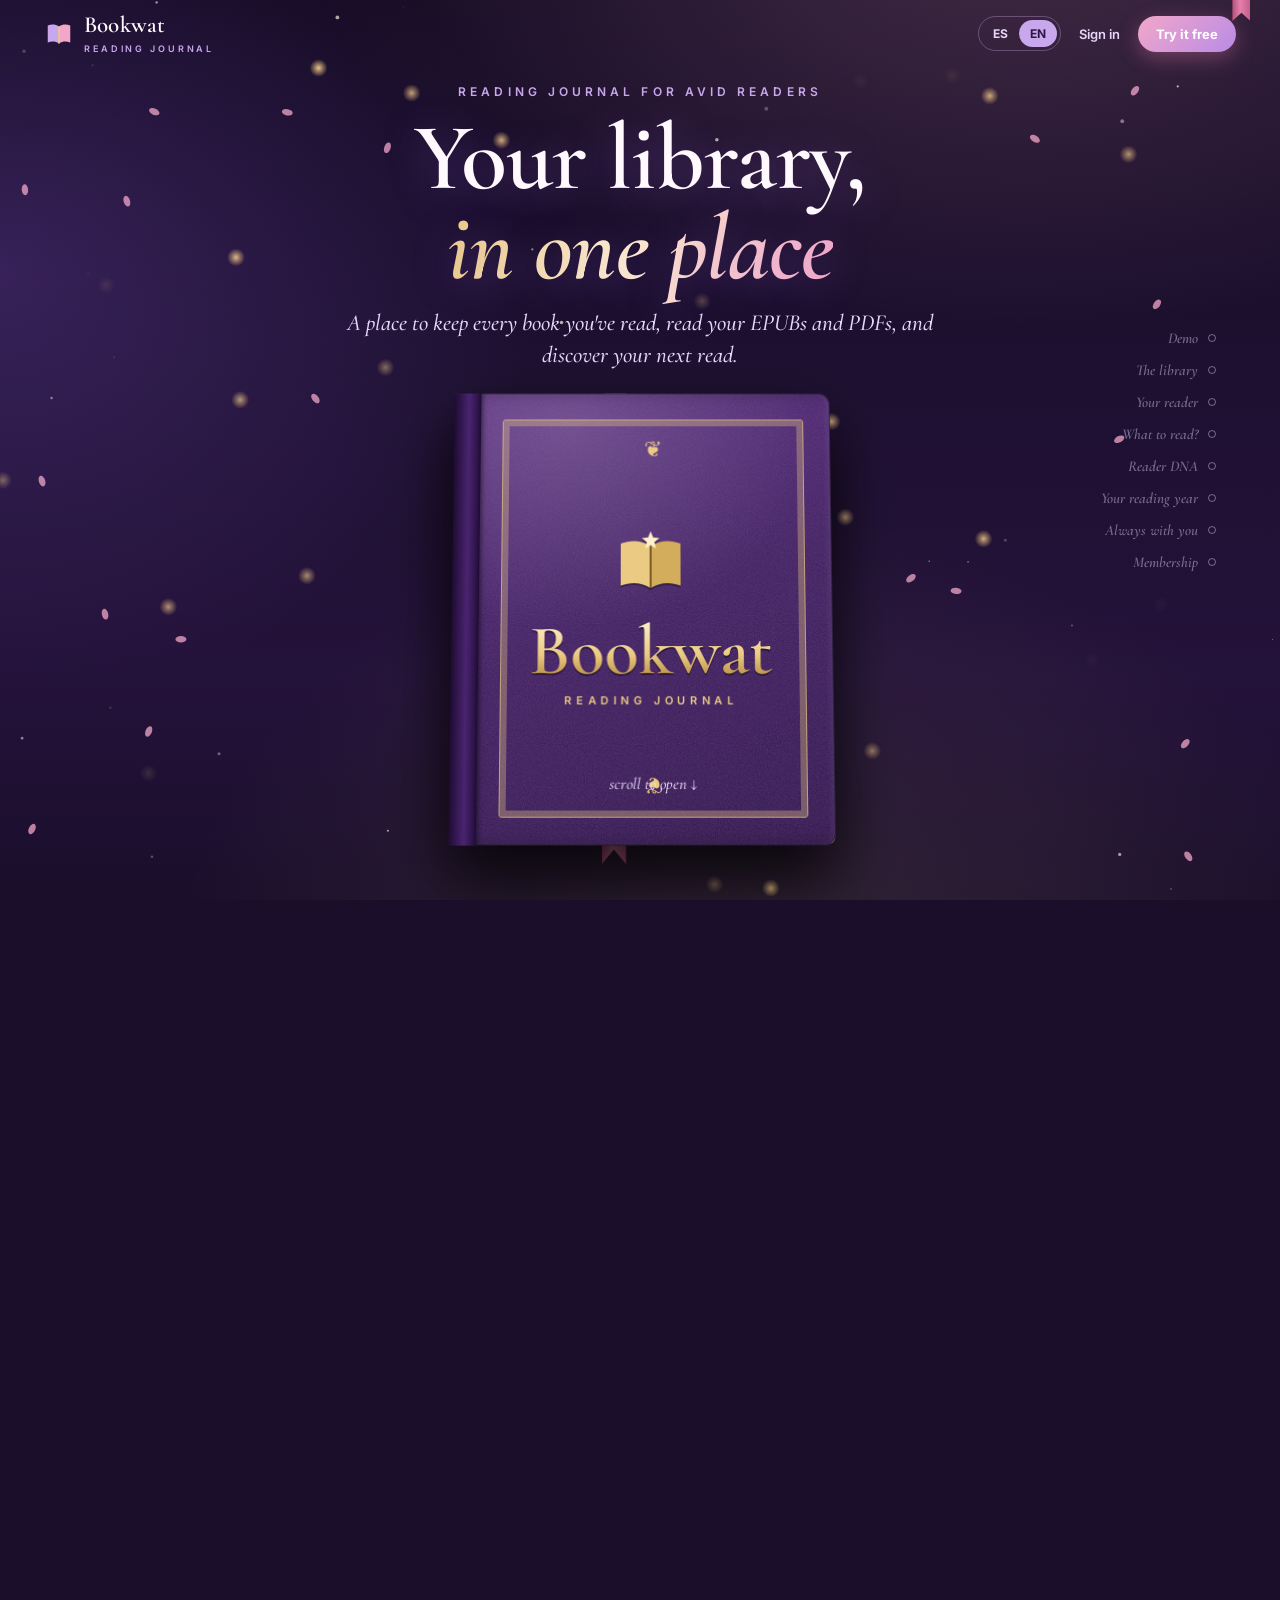
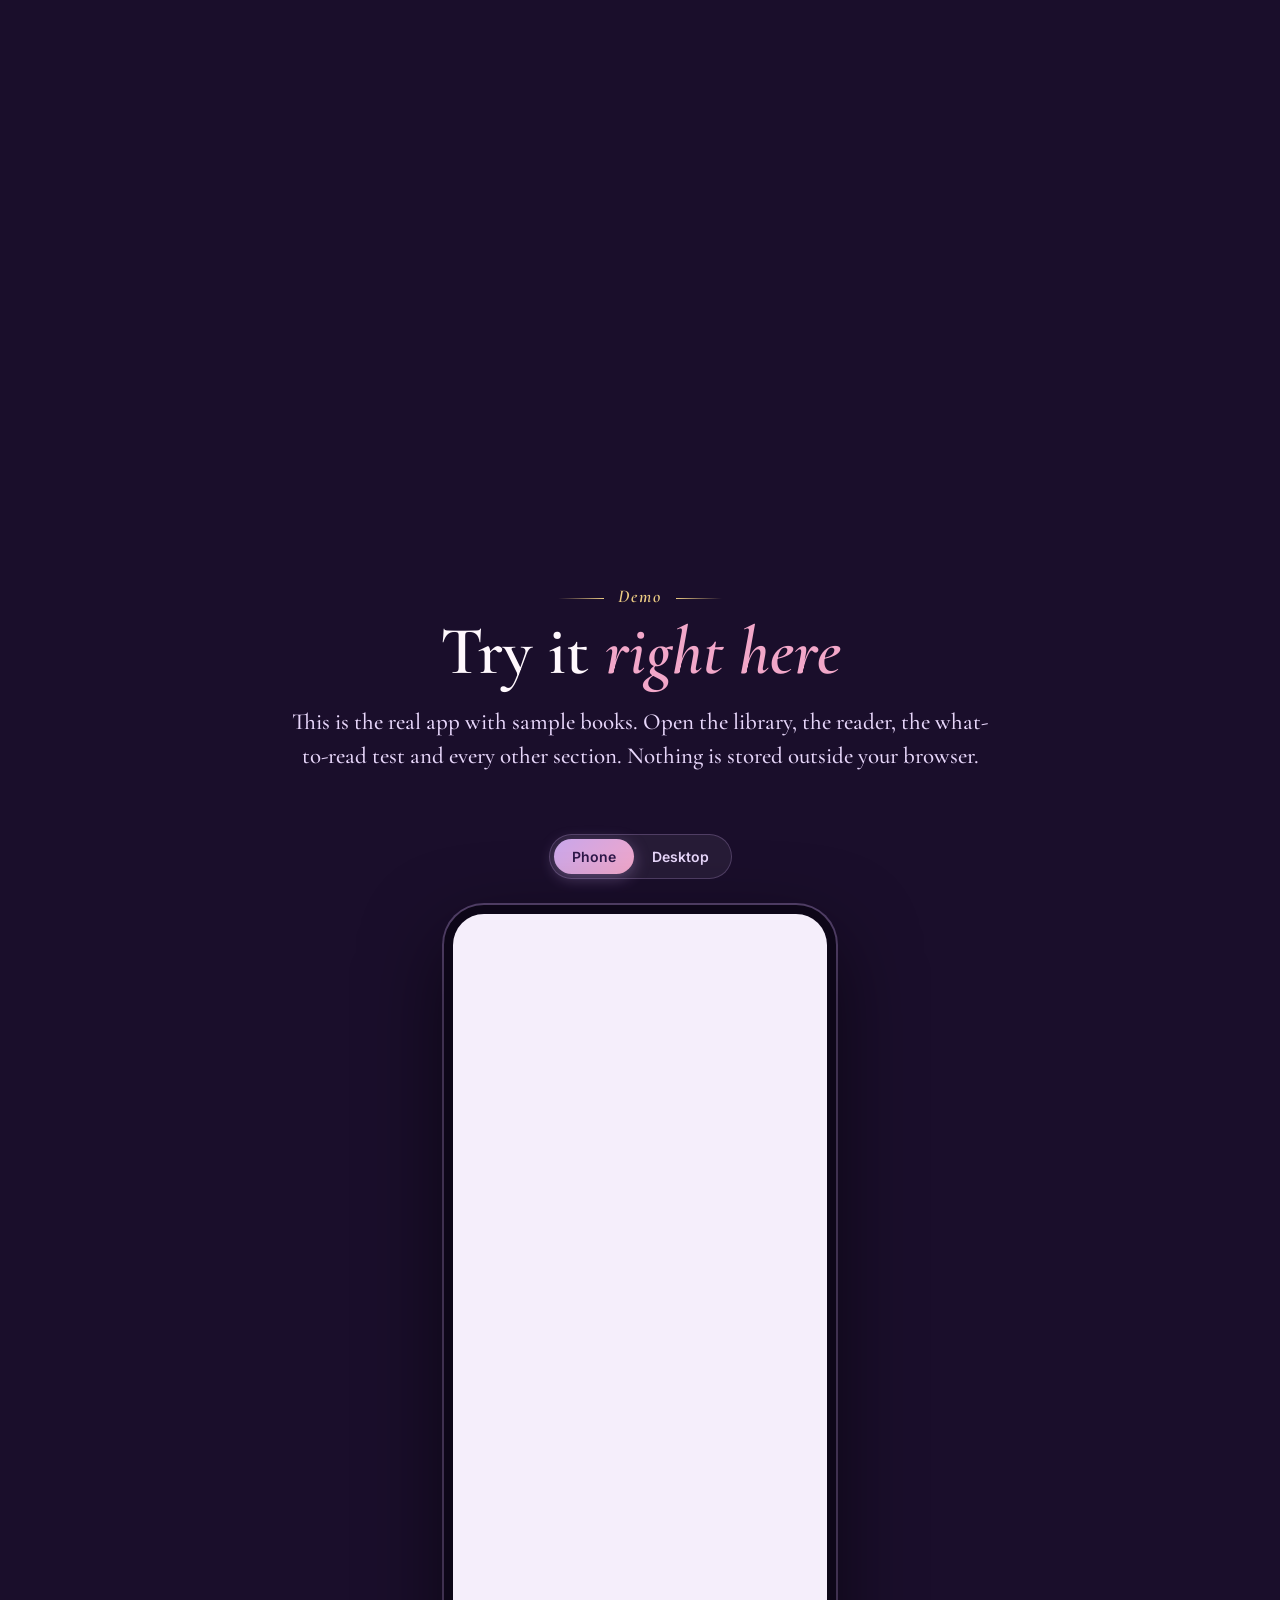
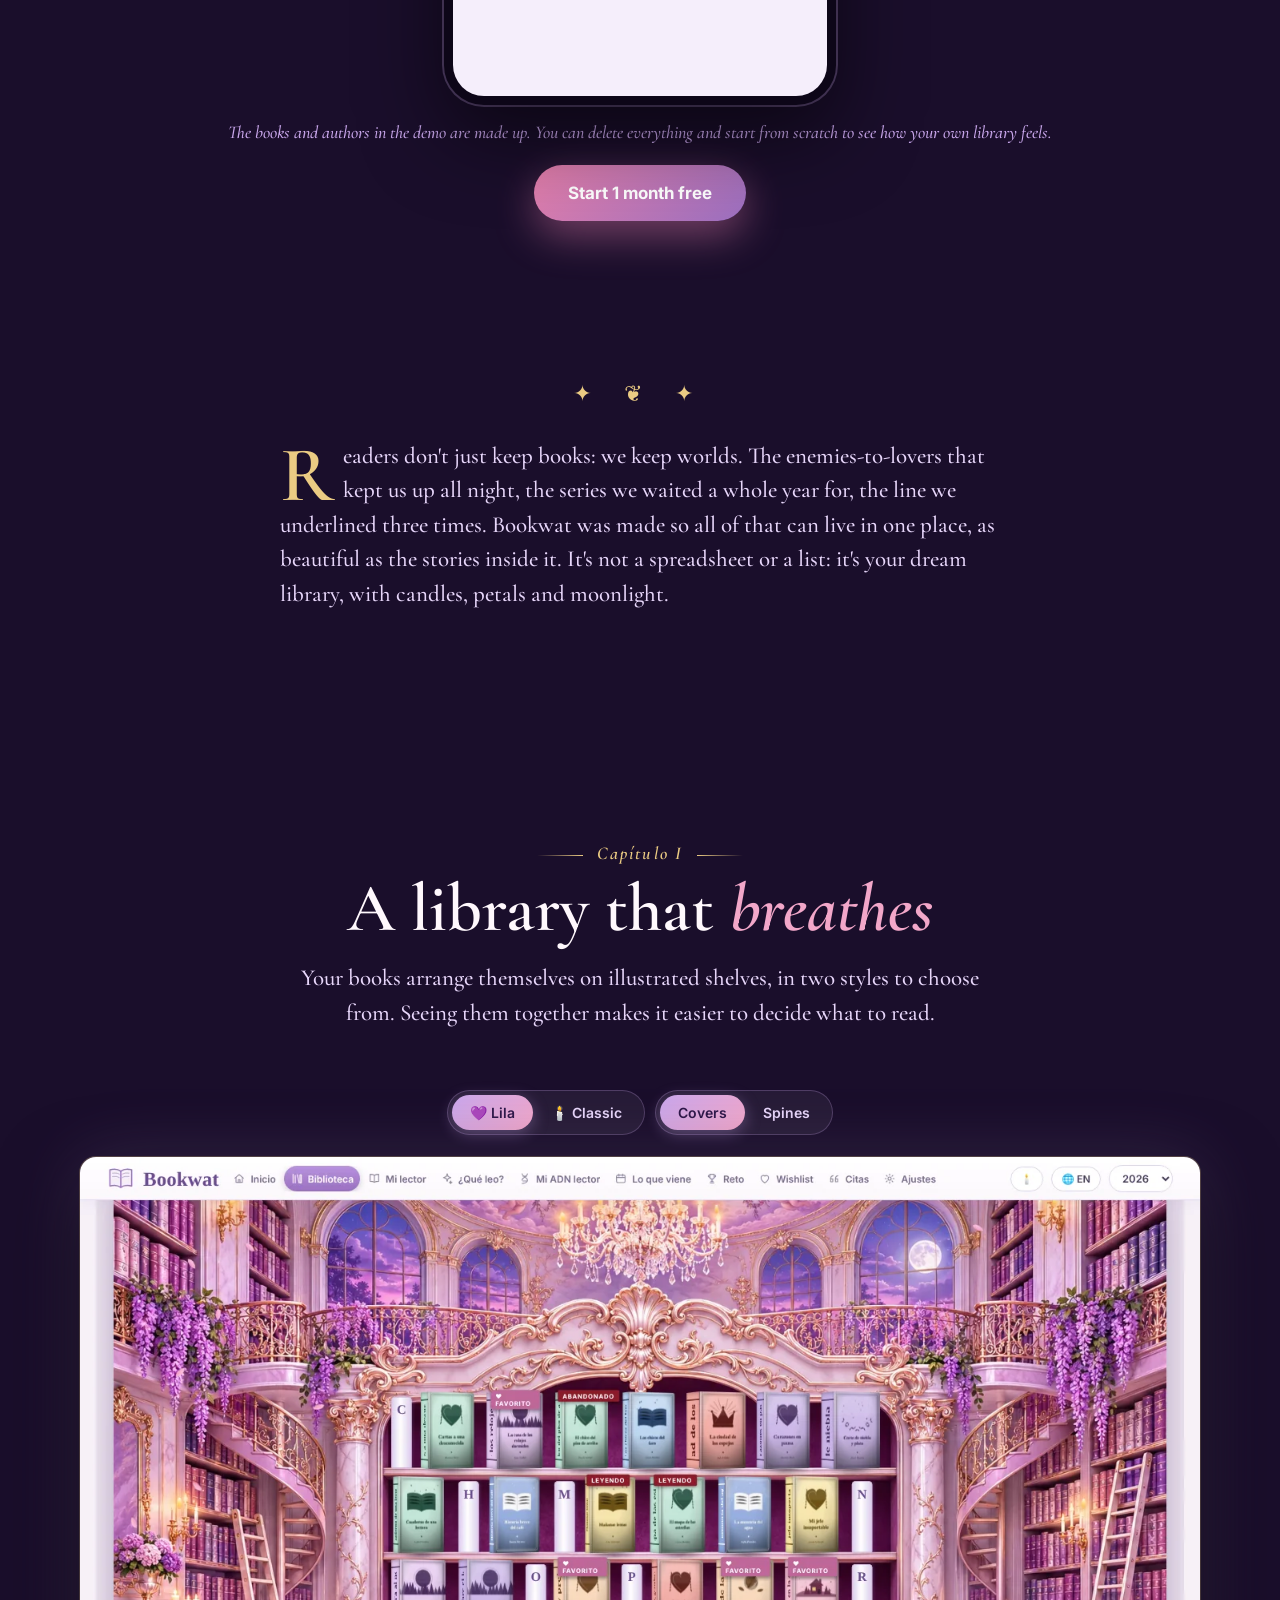
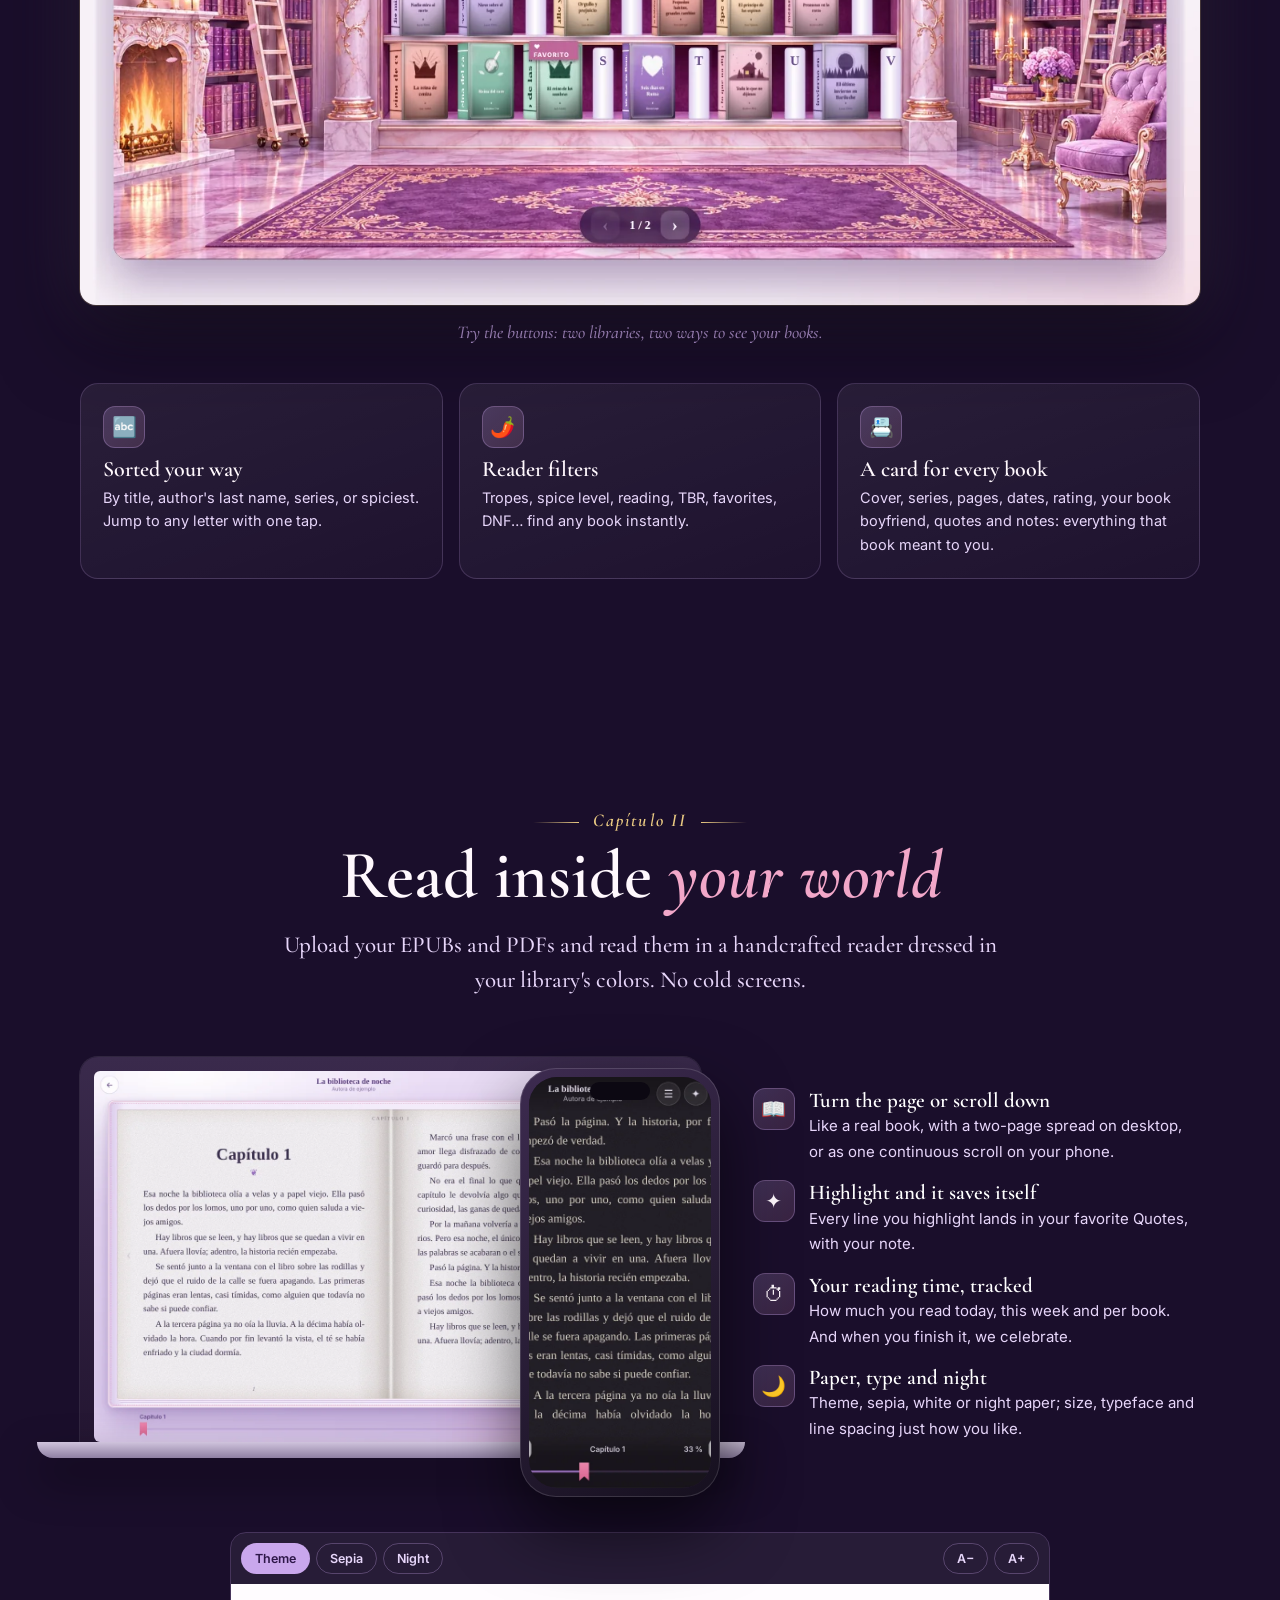
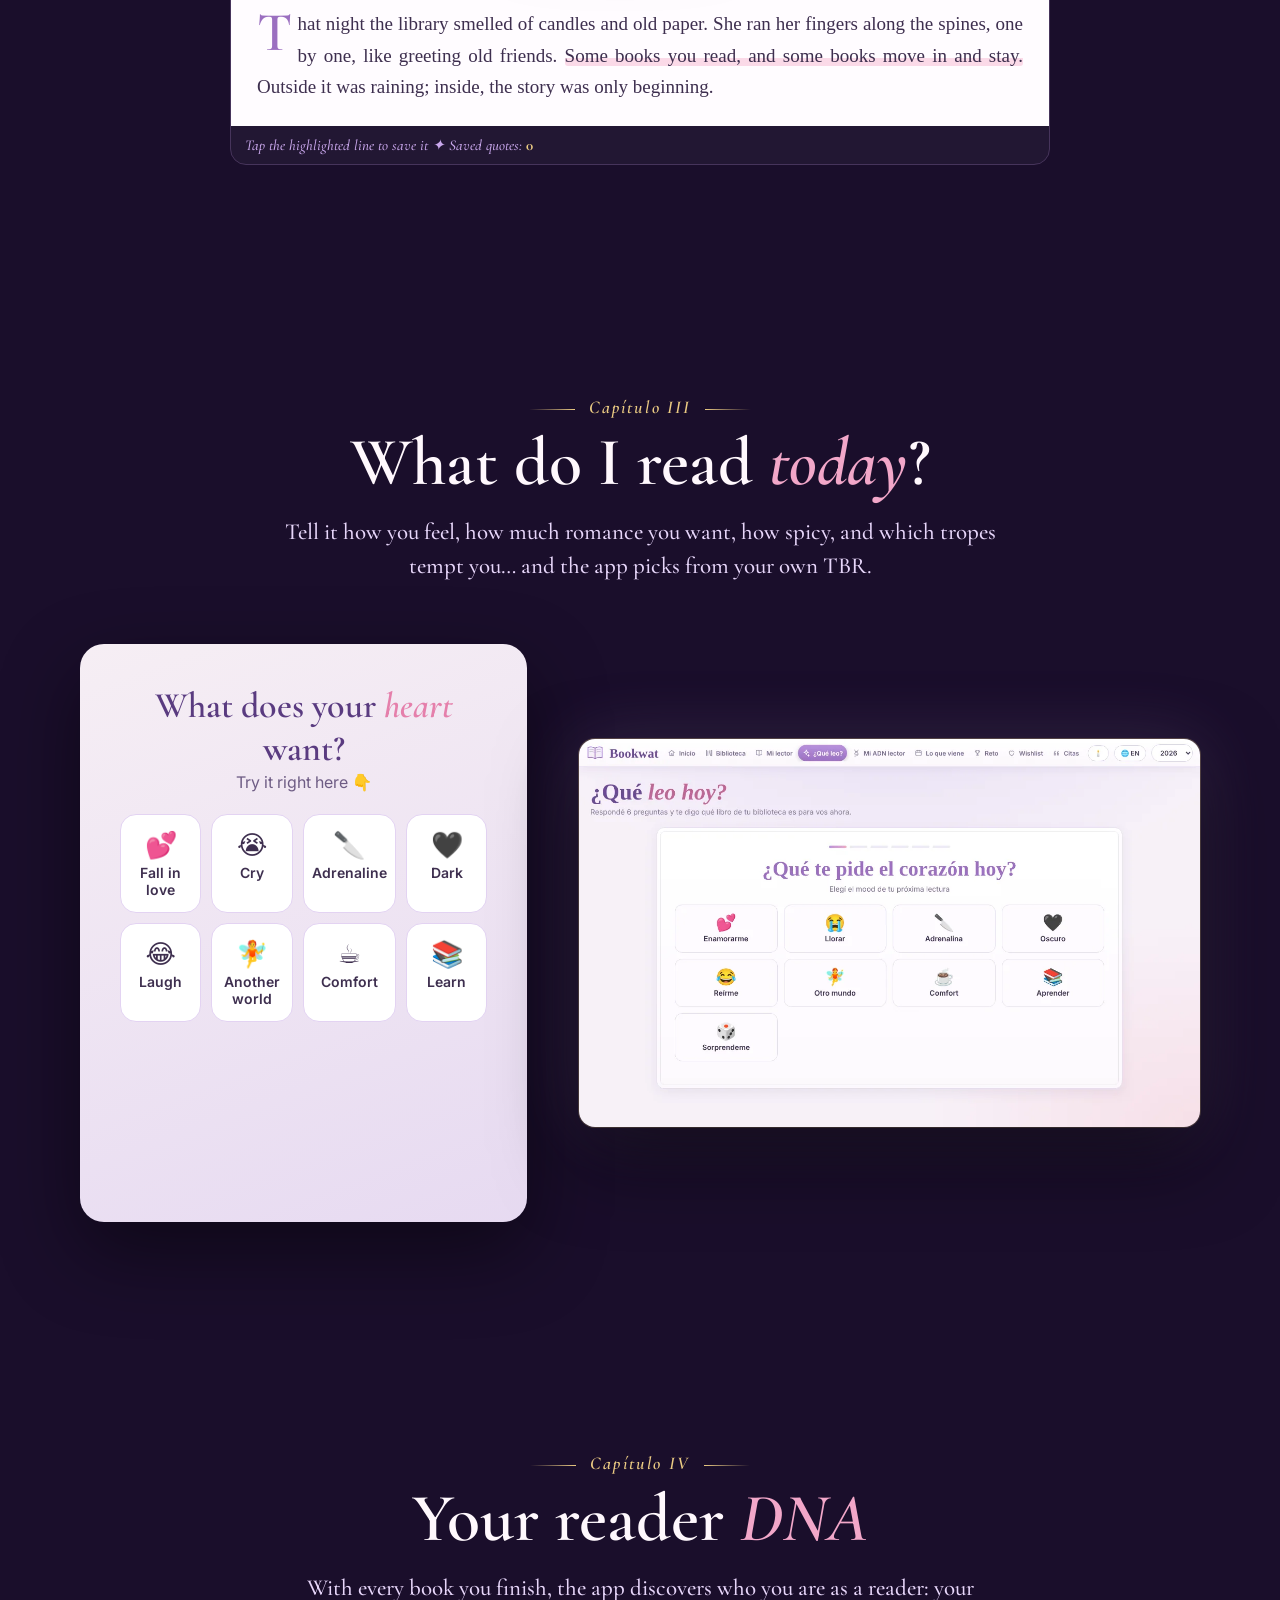
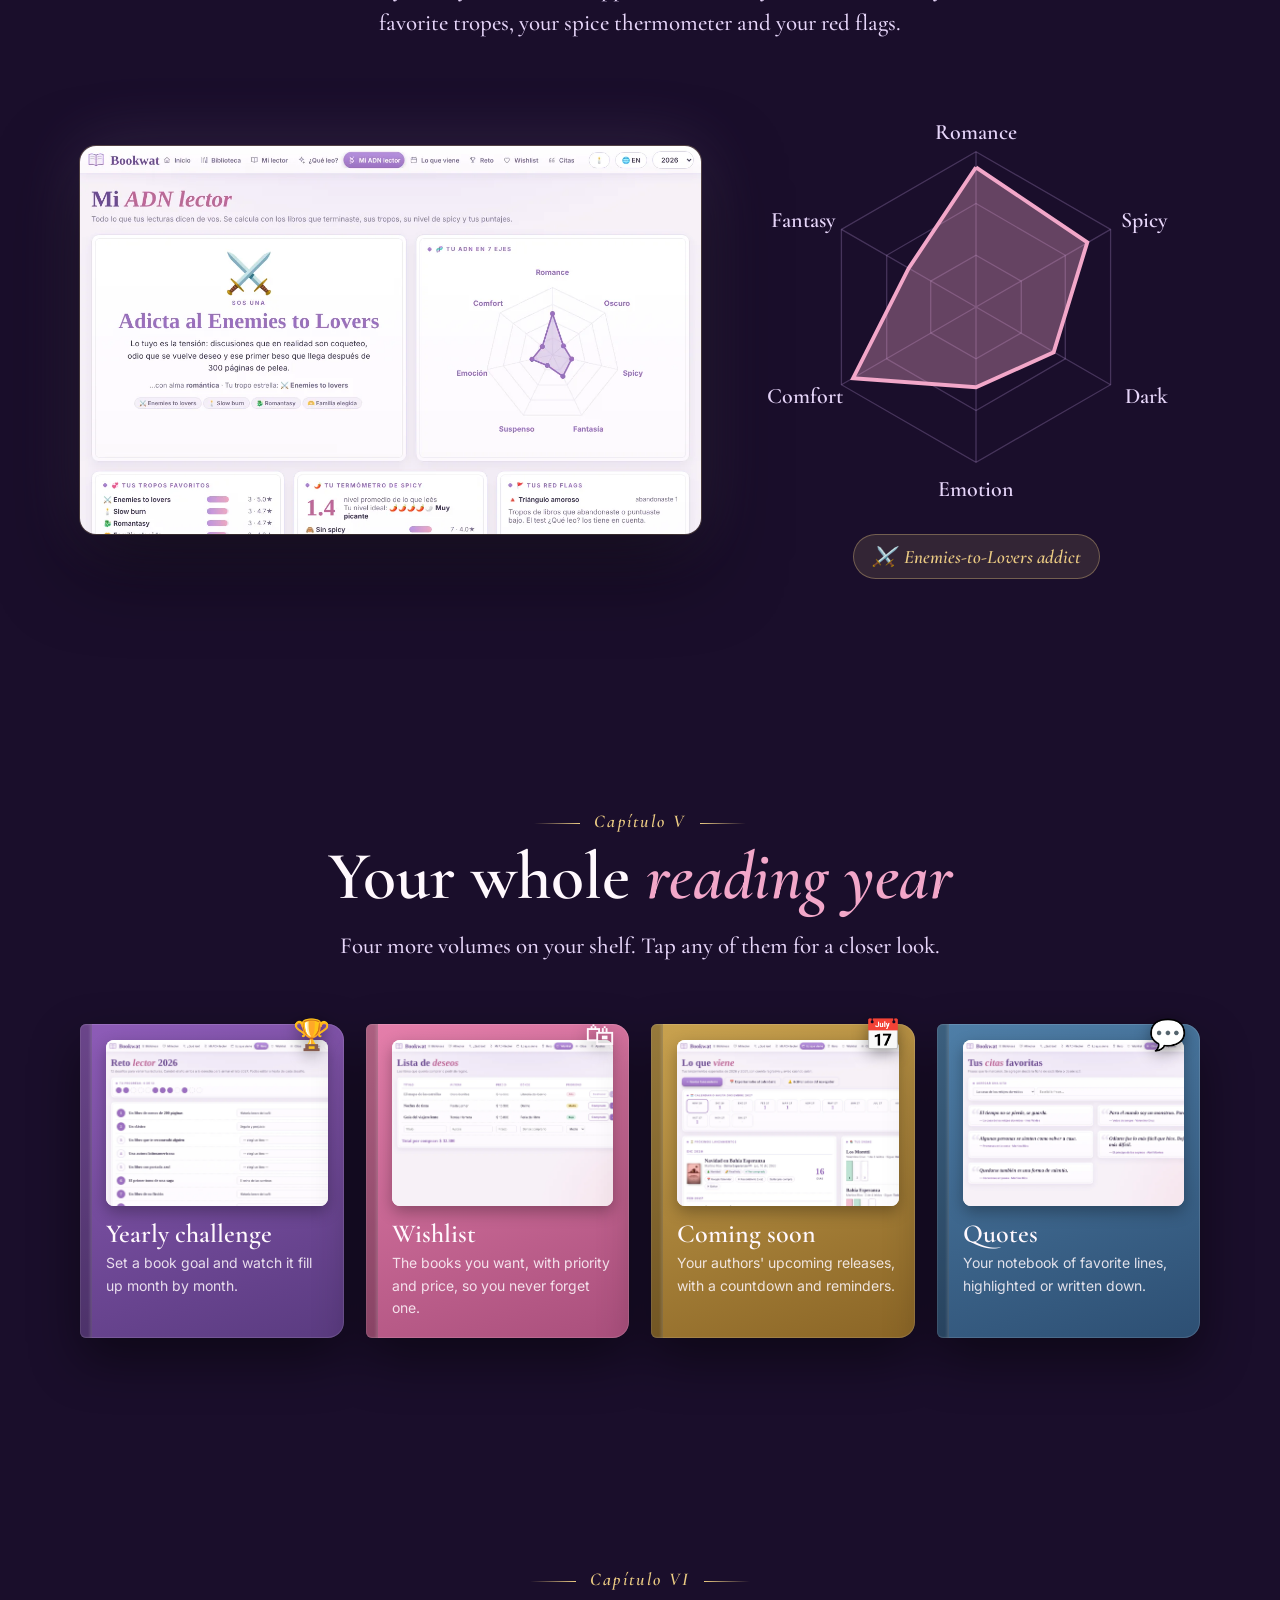
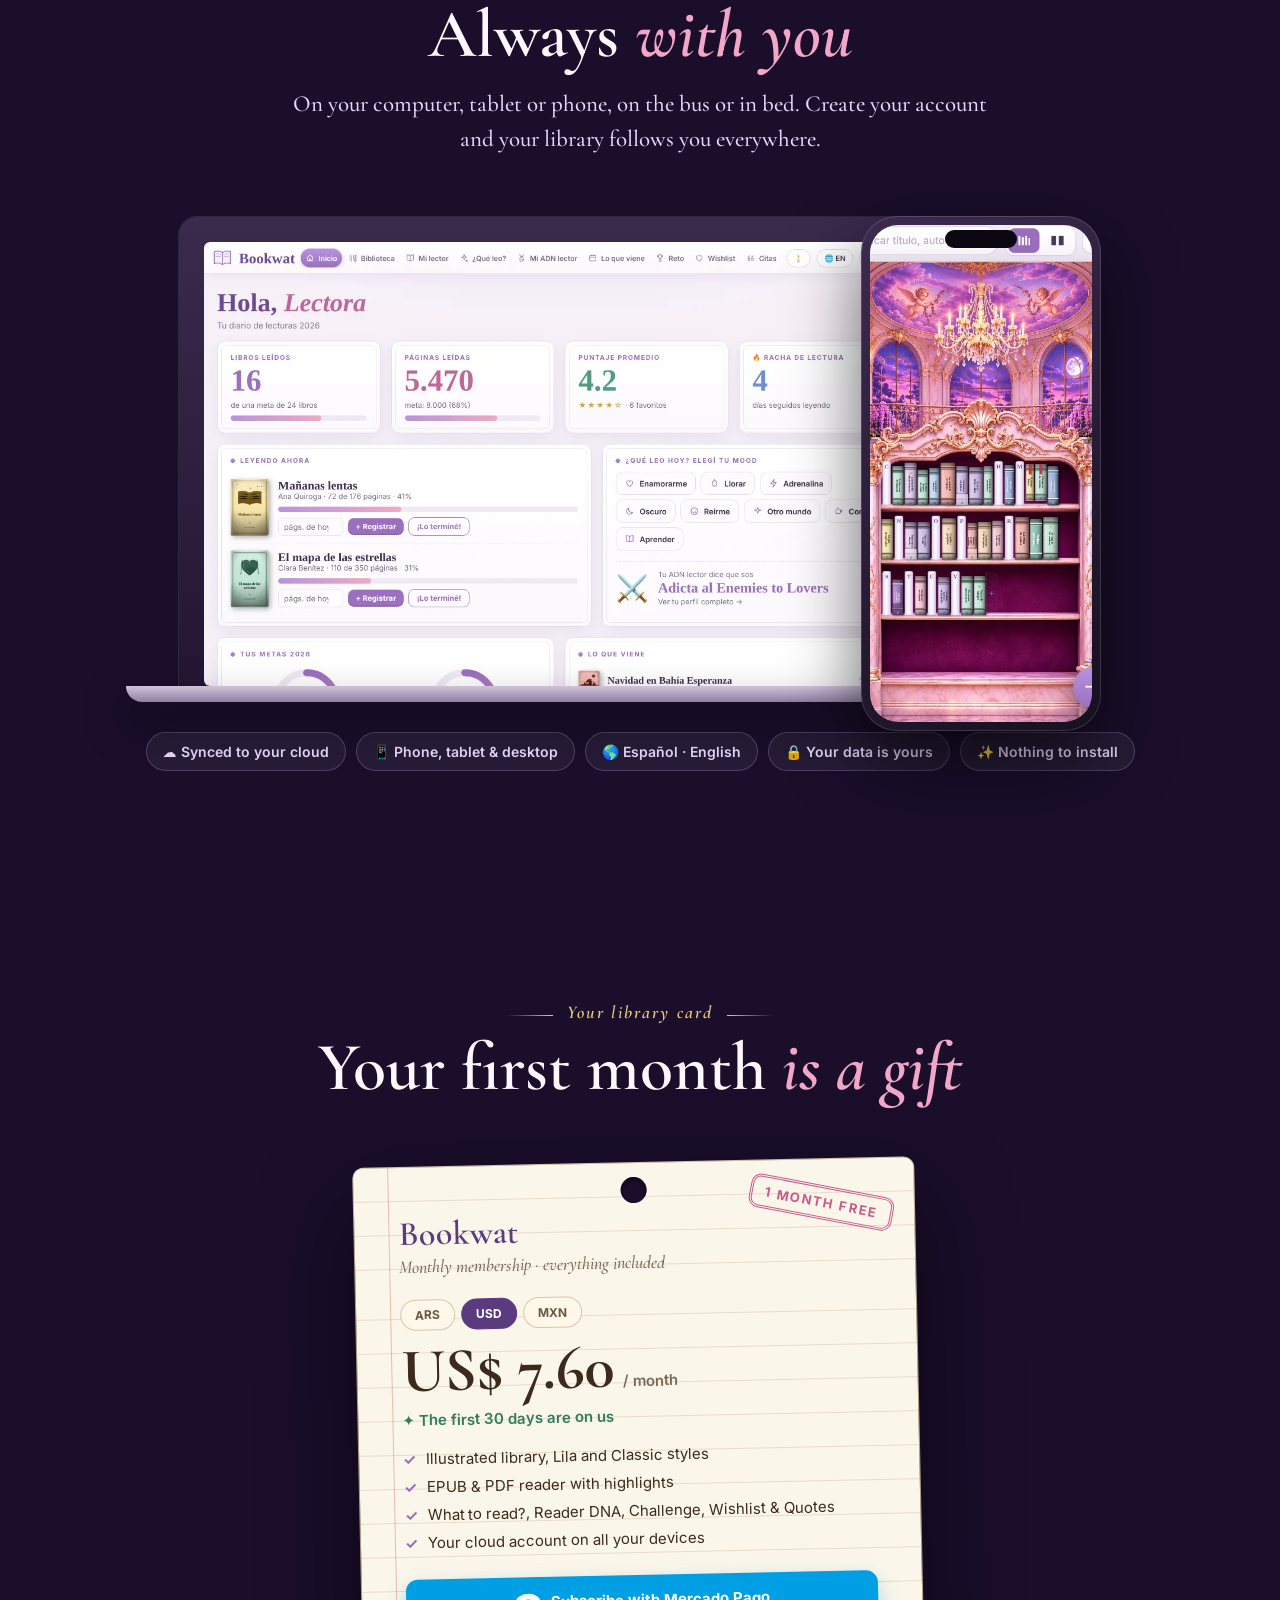
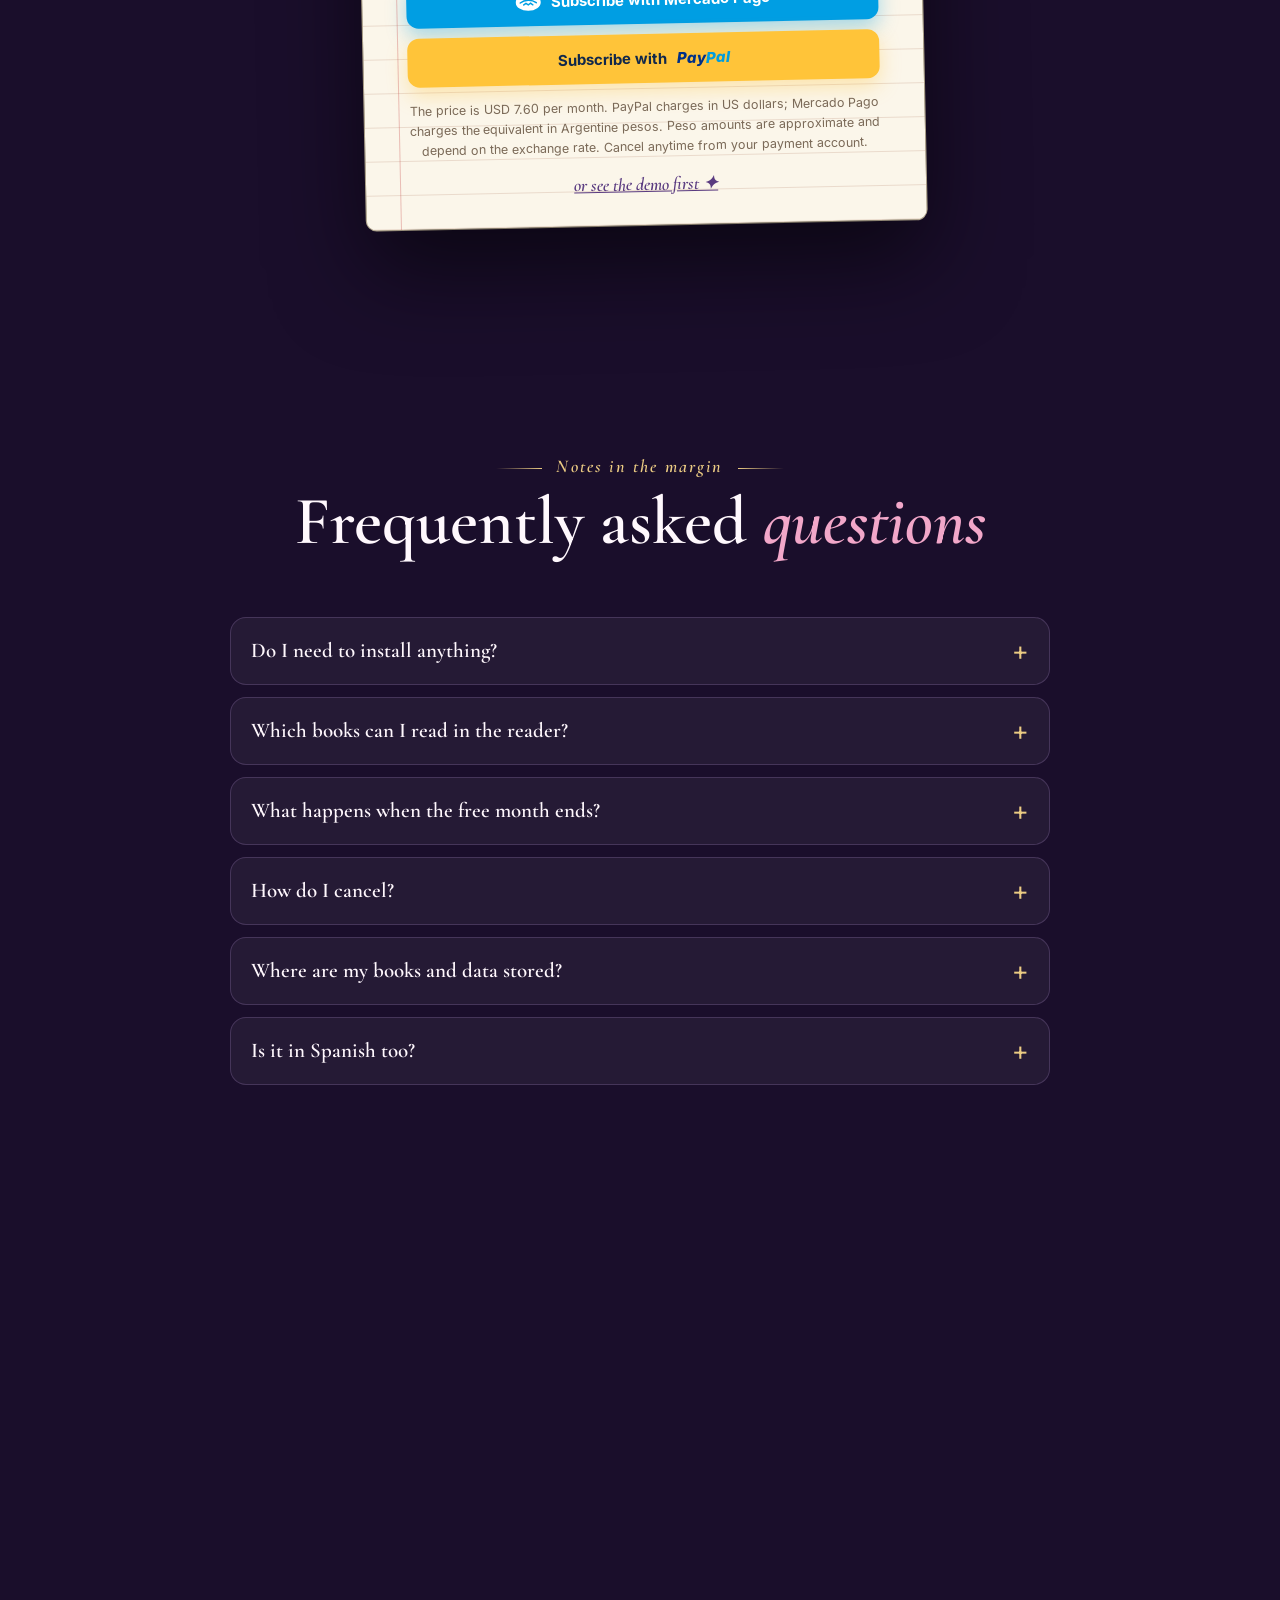
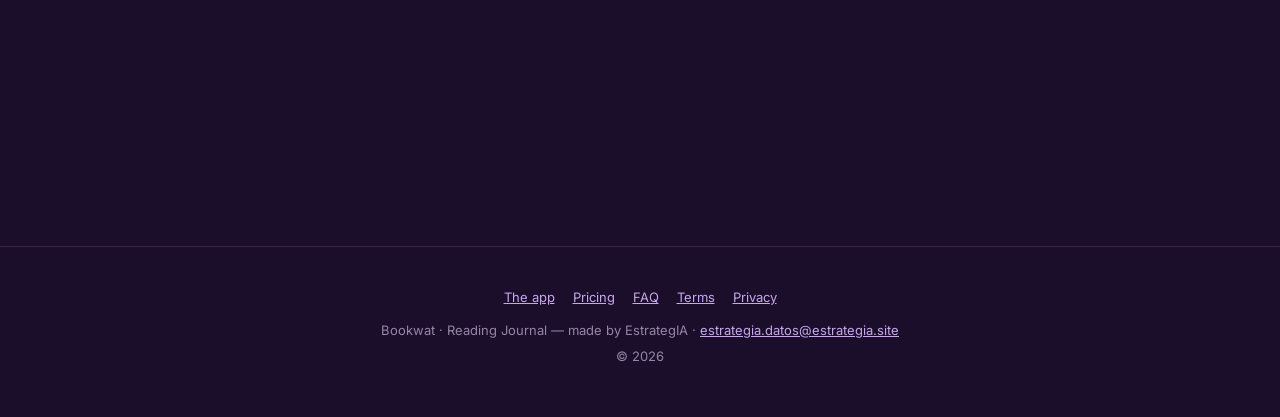
==== commit 9673d1c0: "Add Terms and Privacy page (ES/EN) and link from landing footer Co-Authored-By: Claude Sonnet 5.5 <n" ====
--- a/index.html
+++ b/index.html
@@ -537,7 +537,7 @@
   linkMercadoPago:'https://mpago.la/2Wwd38p',
   linkPayPal:'https://www.paypal.com/webapps/billing/plans/subscribe?plan_id=P-1JH63687MF956341SNMC5LHY',
   urlDemo:'https://readingjournal.estrategia.site/app.html?demo',
-  linkTerminos:'#', linkPrivacidad:'#'
+  linkTerminos:'legales.html#terminos', linkPrivacidad:'legales.html#privacidad'
 };
 /* ================================================== */
 (function(){
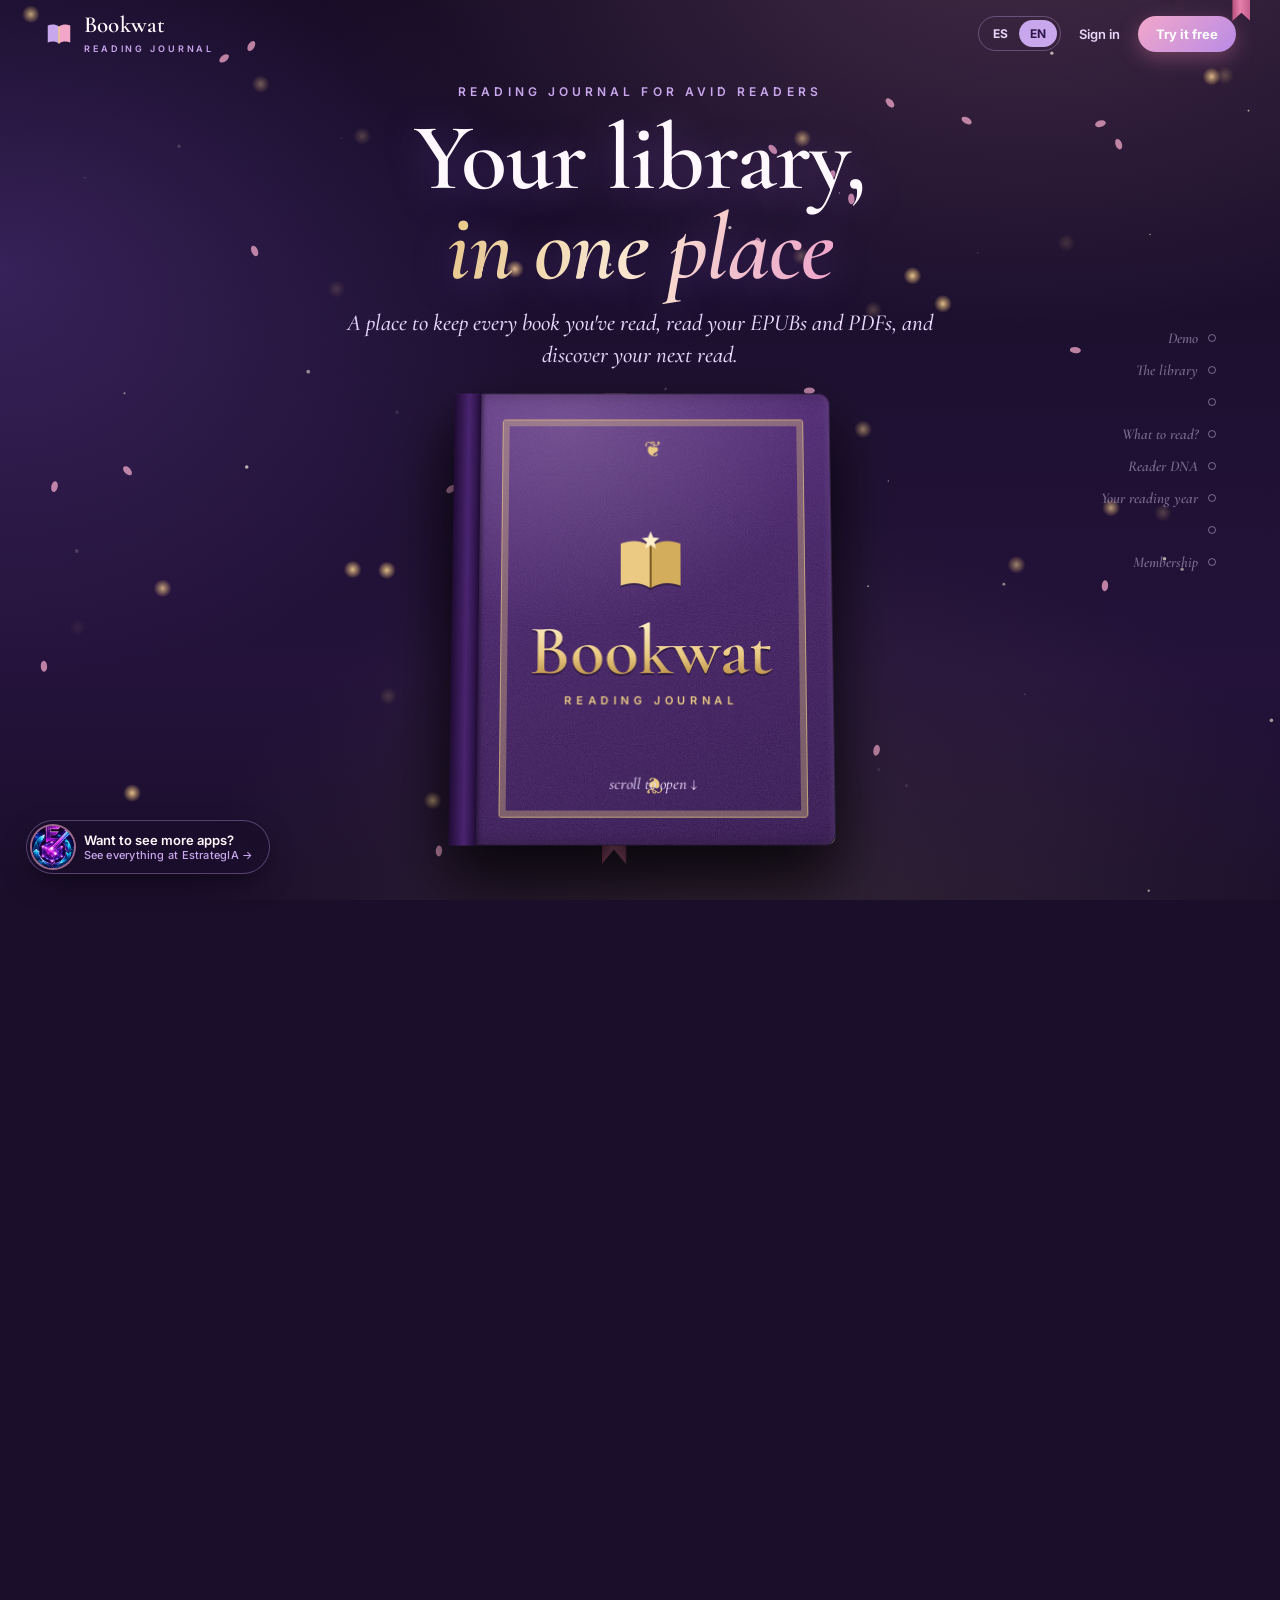
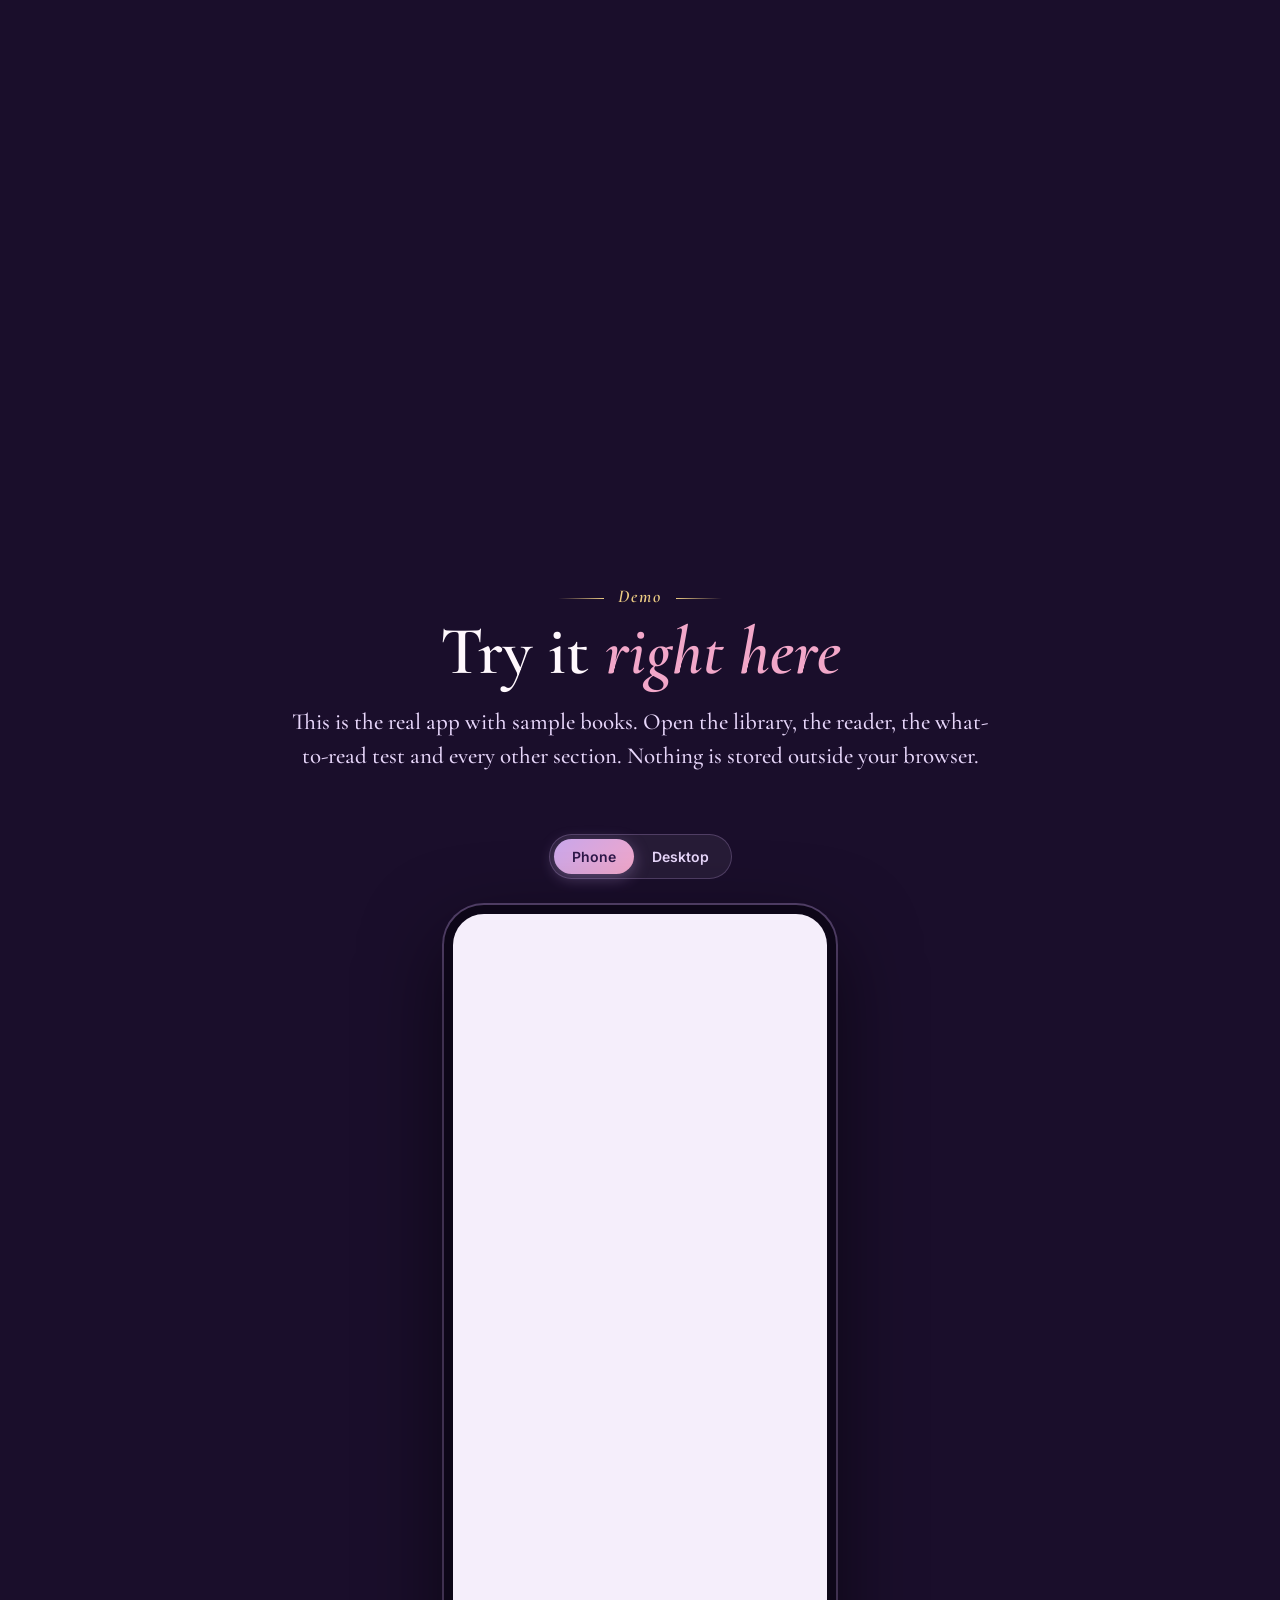
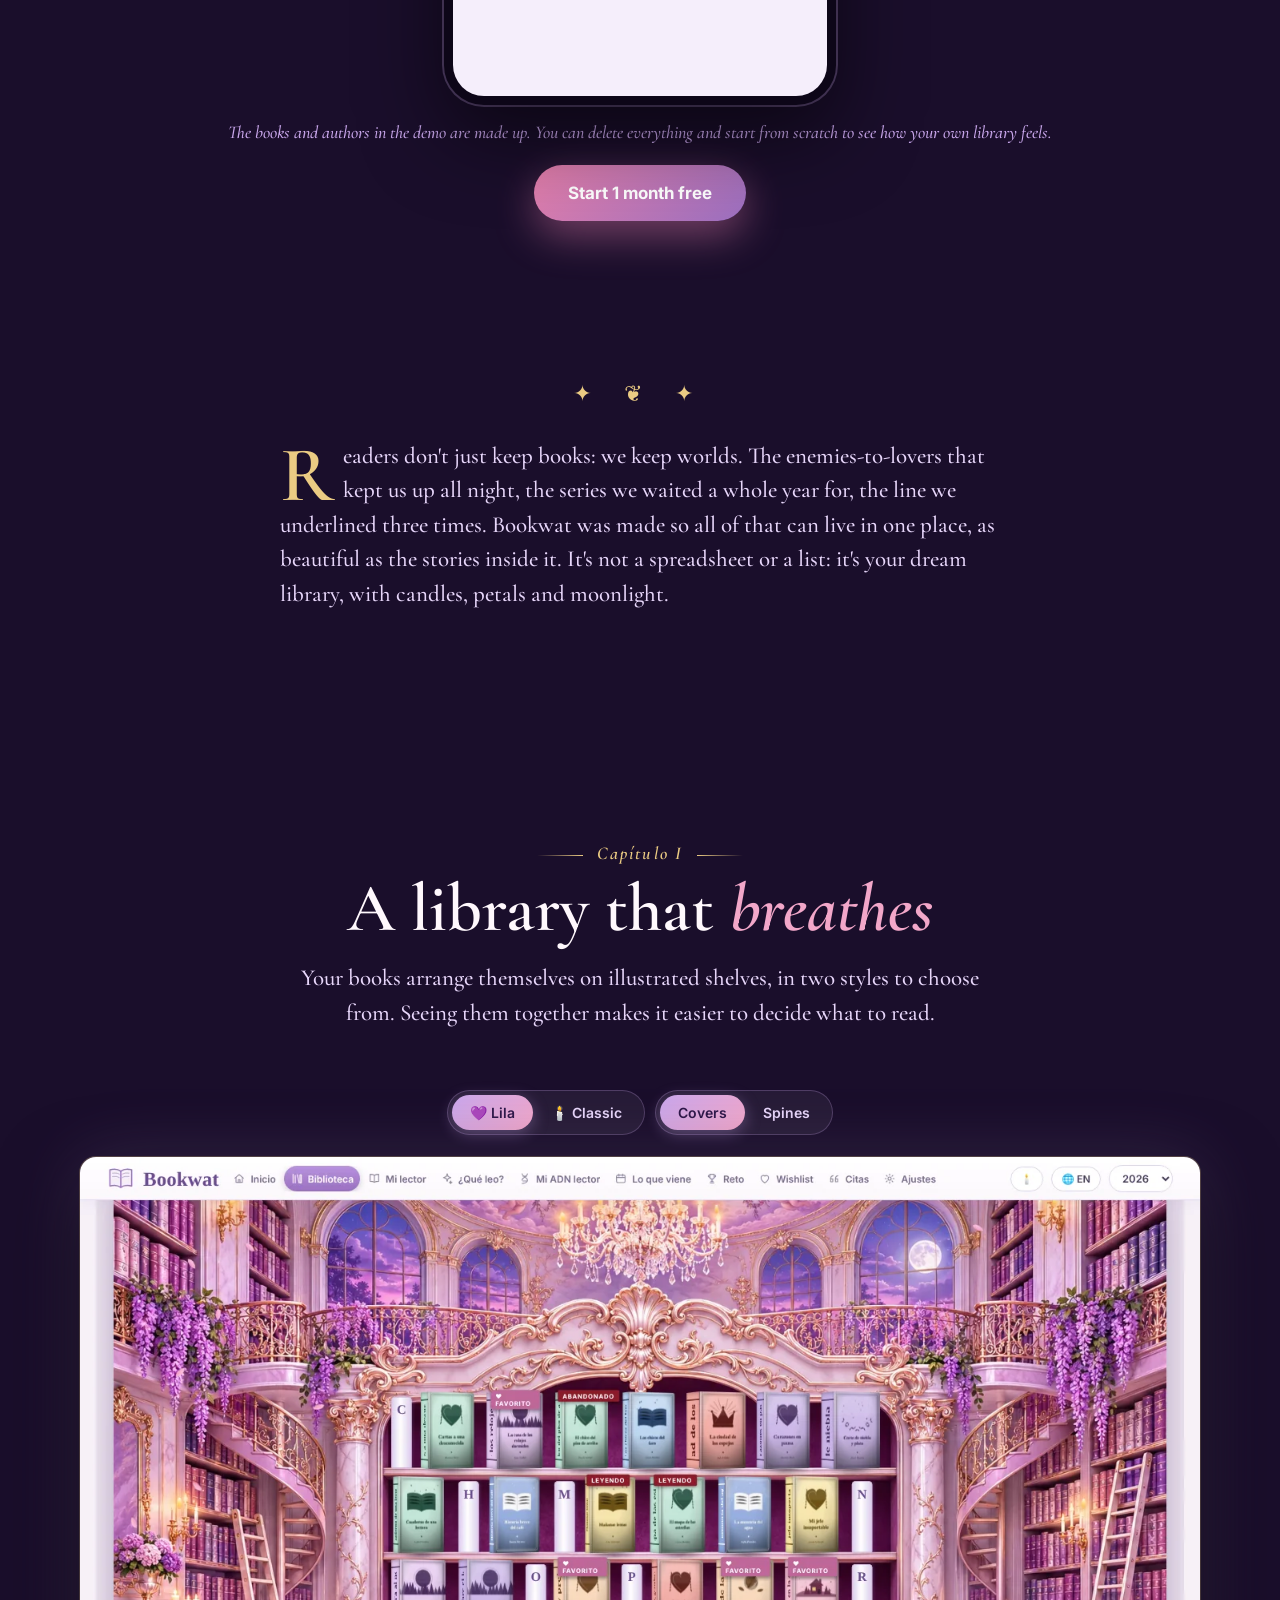
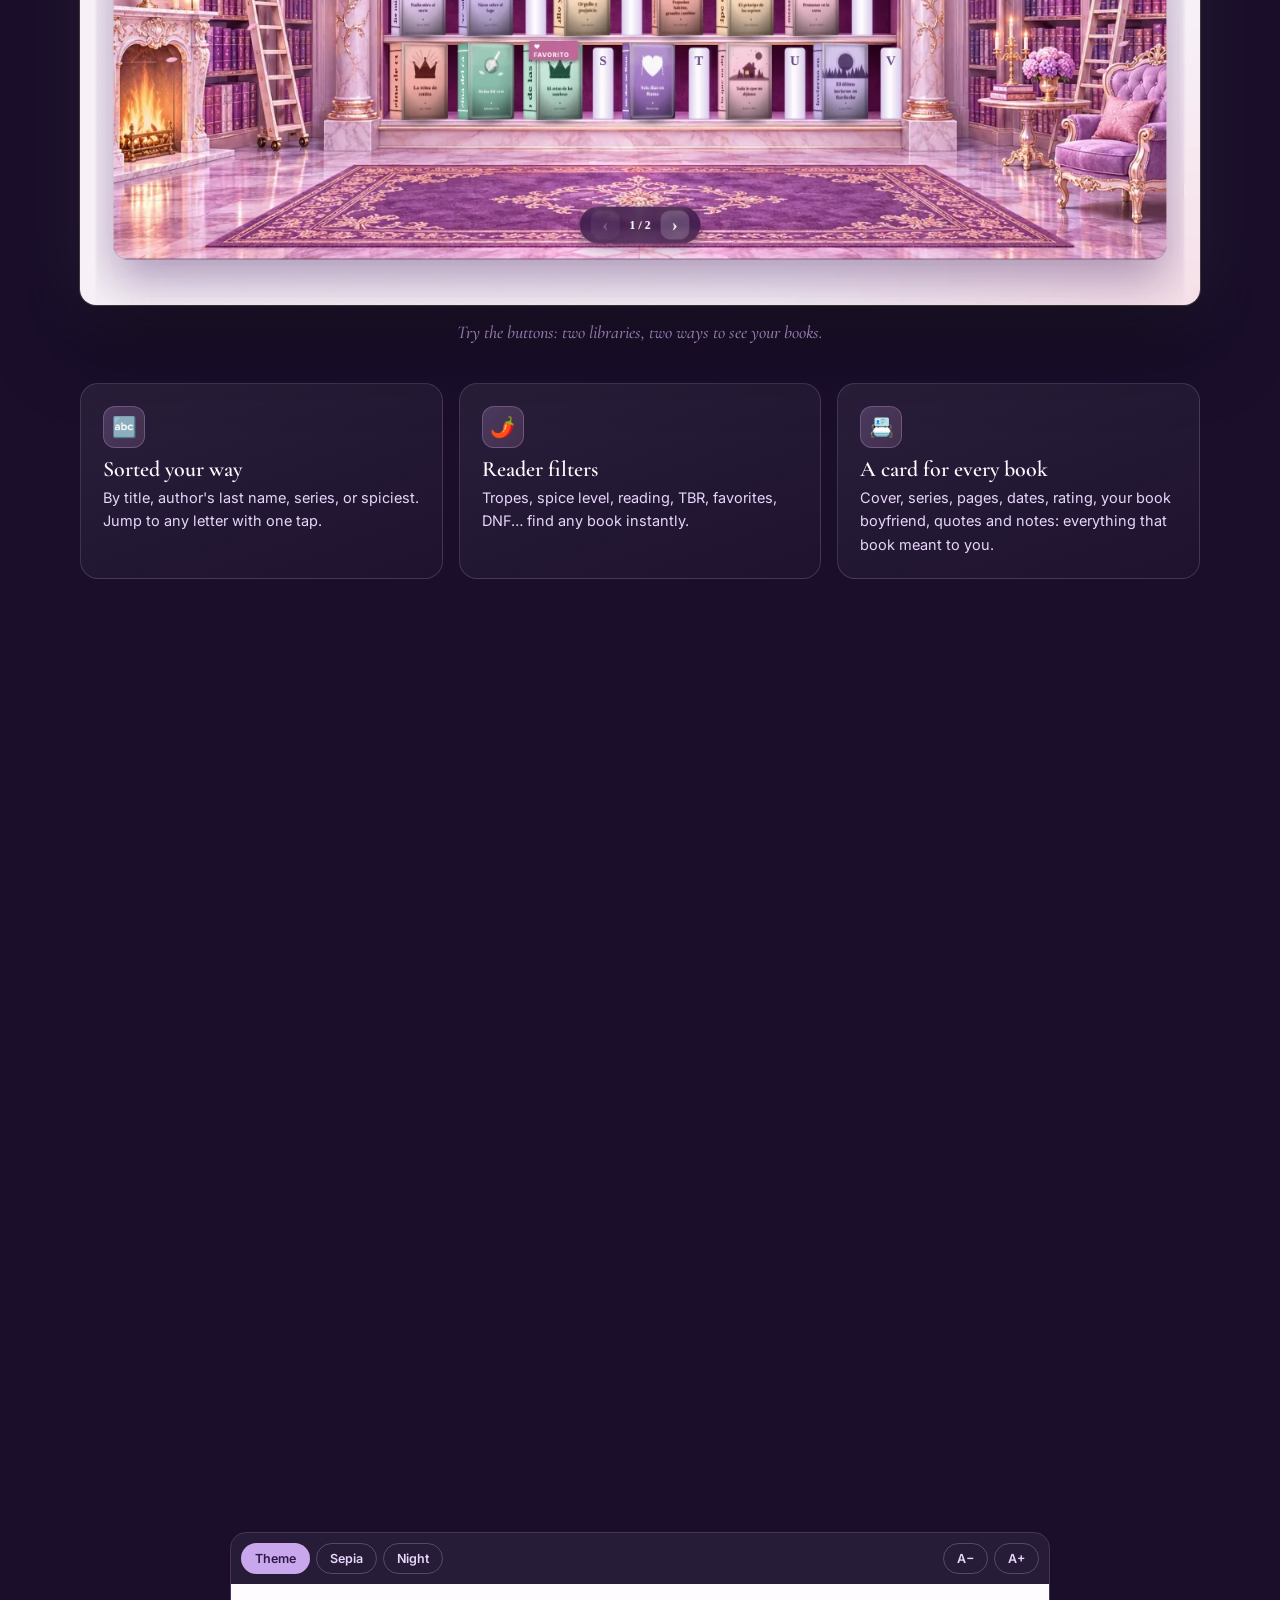
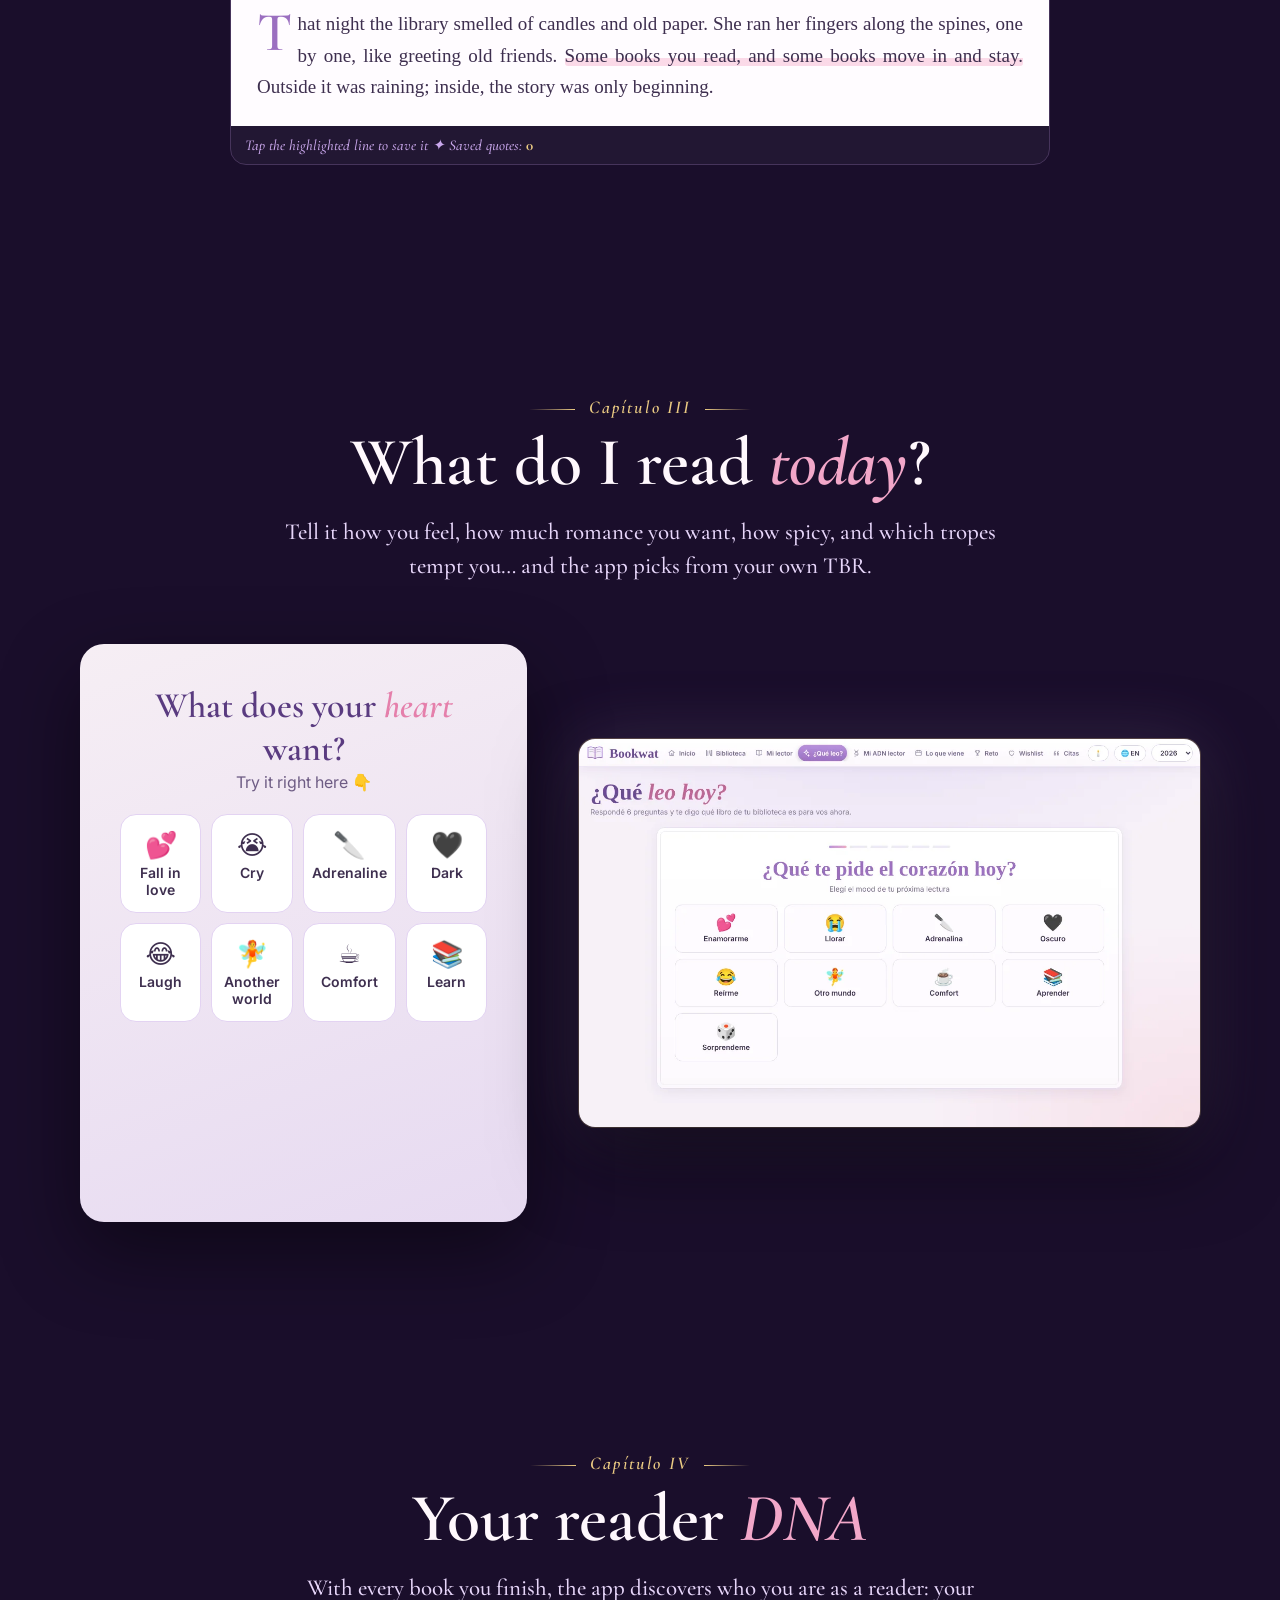
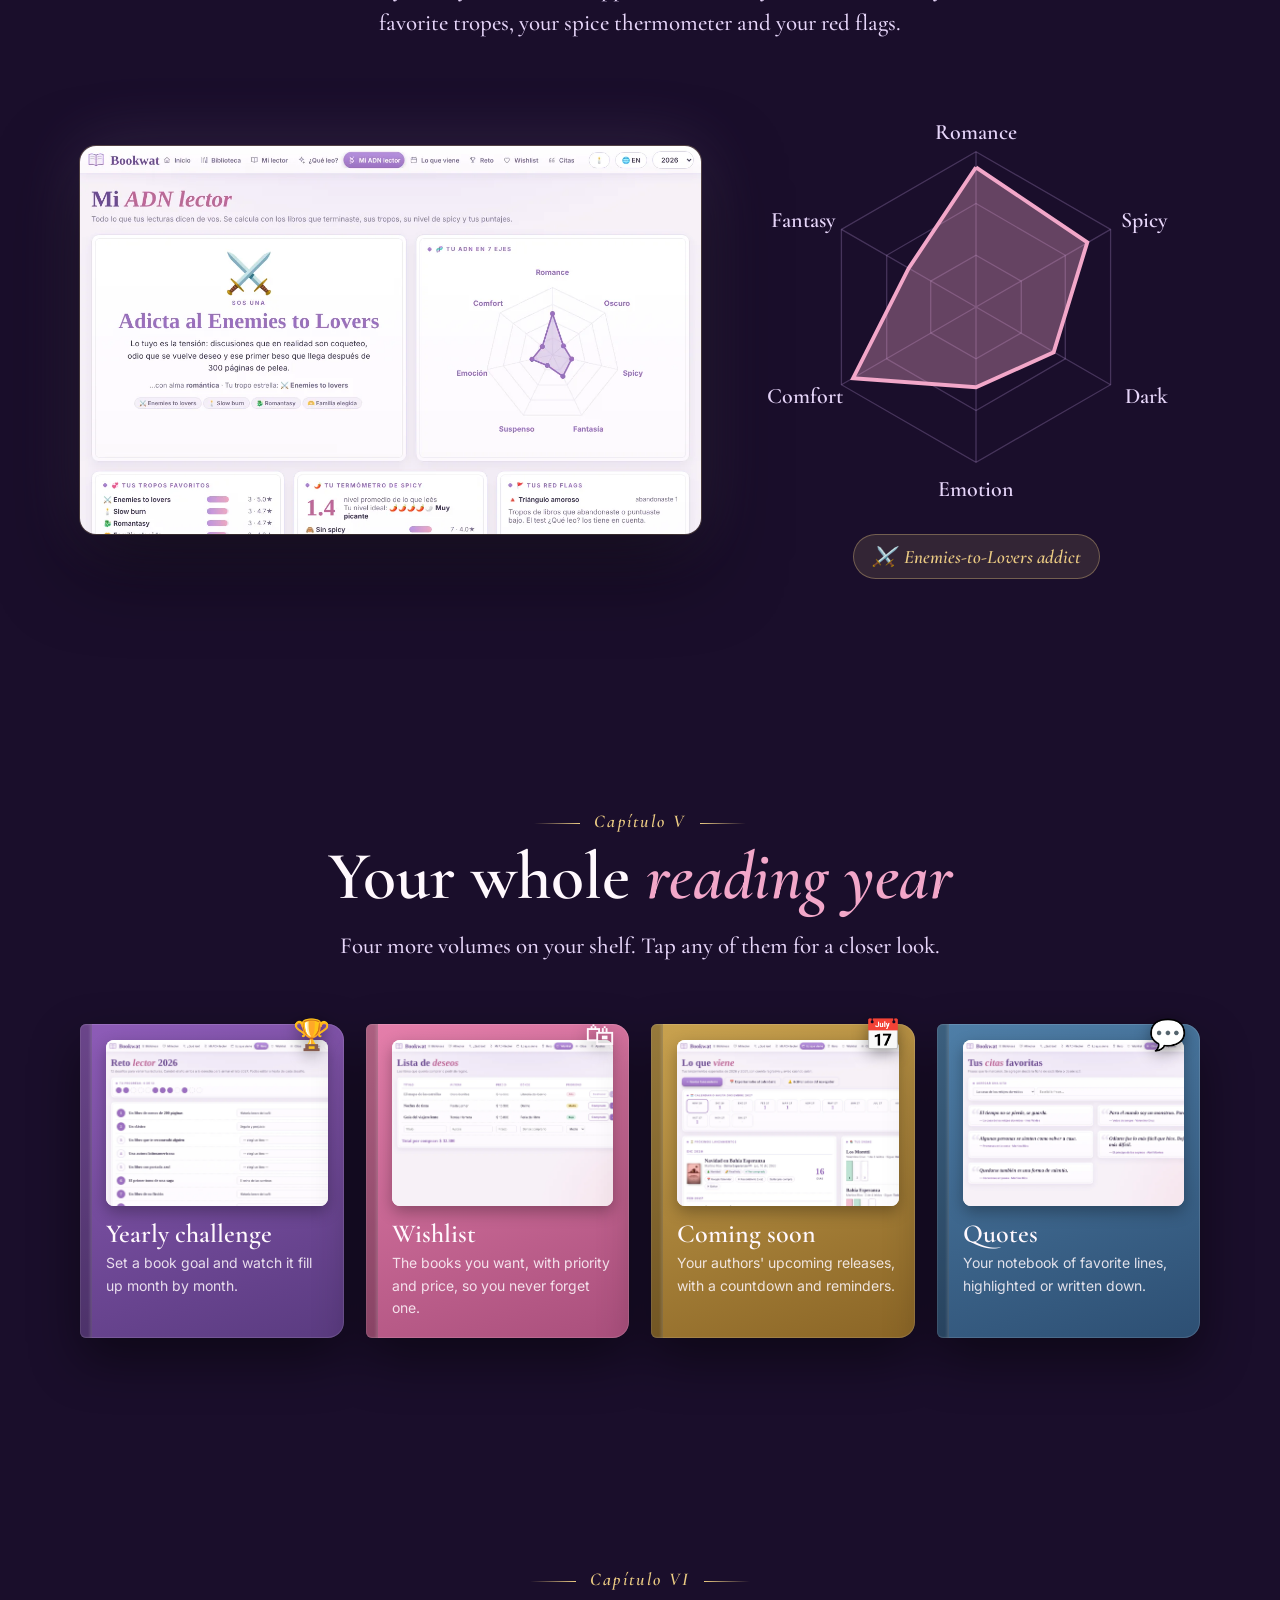
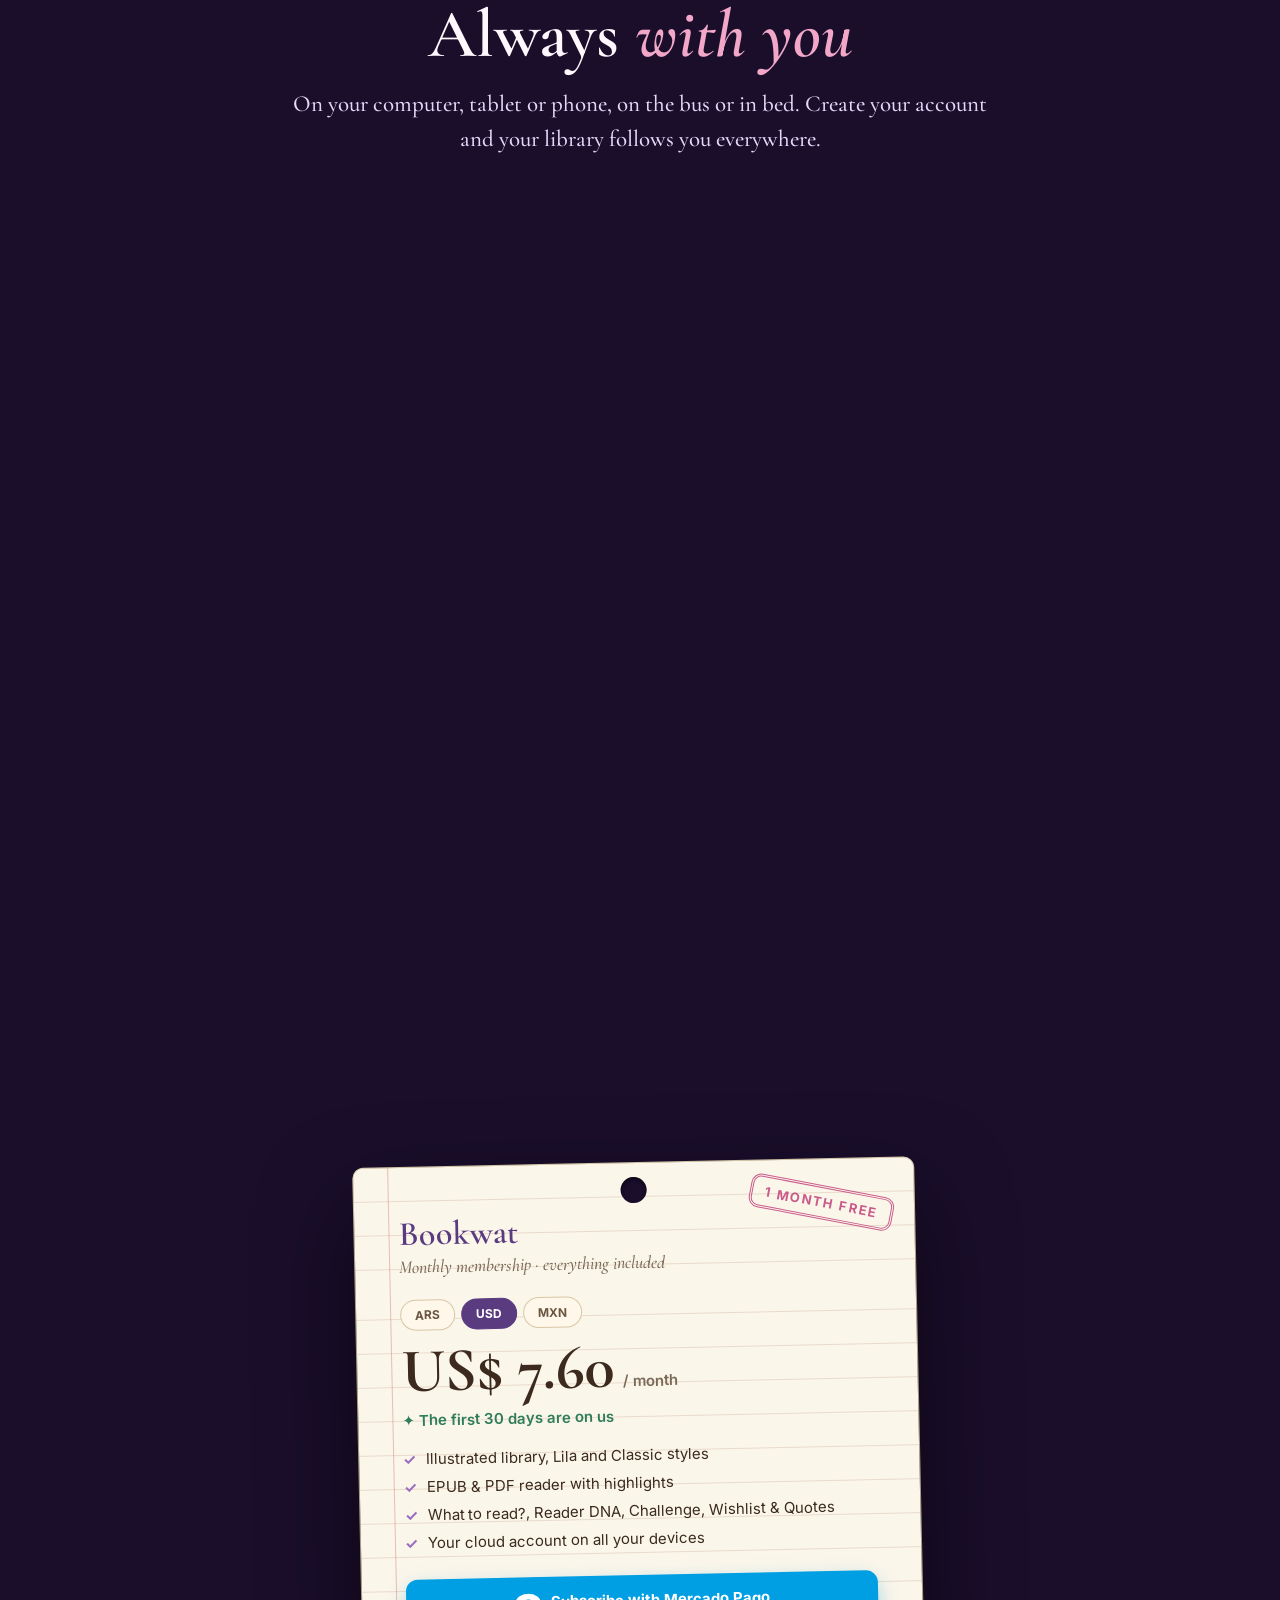
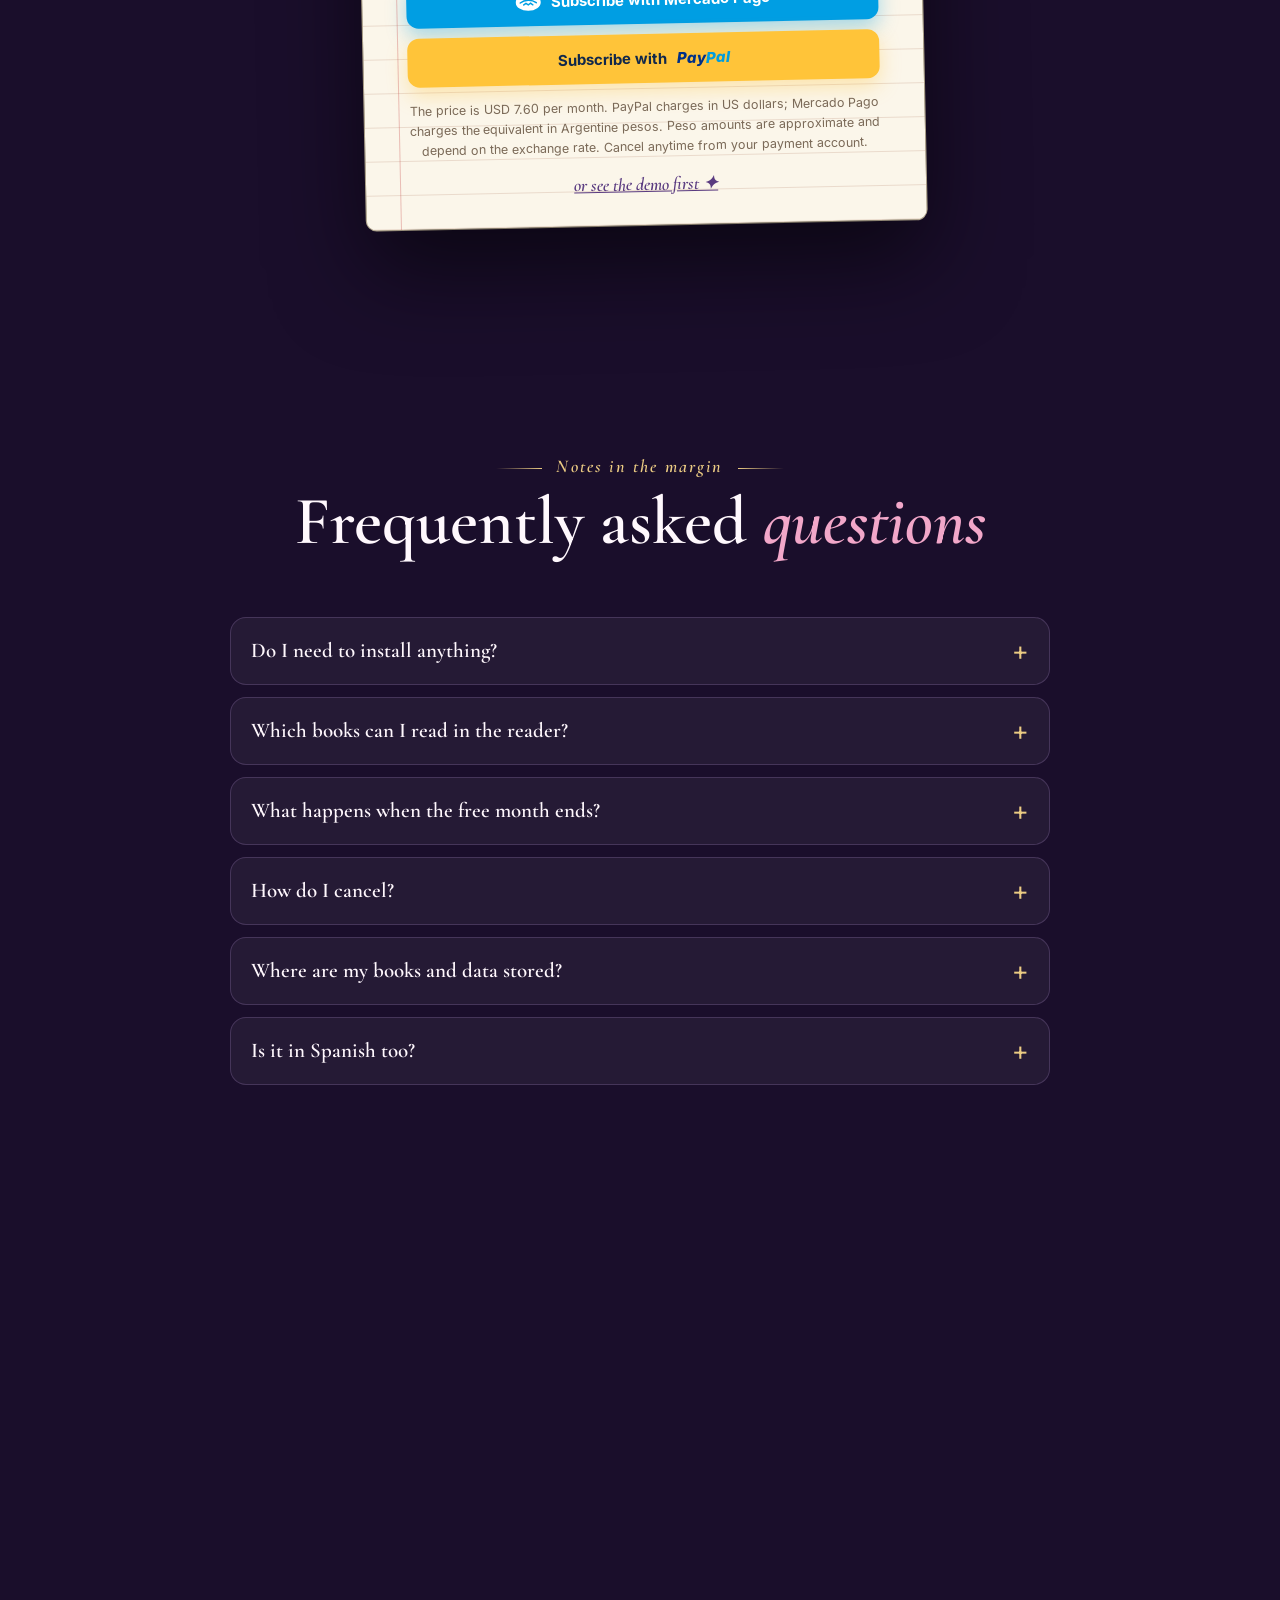
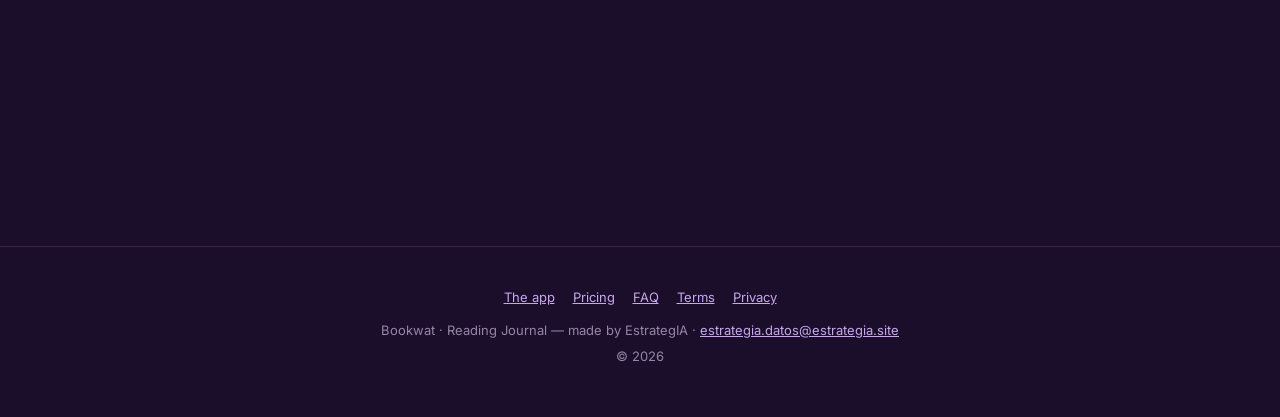
==== commit f647e070: "Landing: floating EstrategIA button linking to descargar.estrategia.site (ES/EN) Co-Authored-By: Cla" ====
--- a/index.html
+++ b/index.html
@@ -290,6 +290,14 @@
 .demoframe[data-d=d]{width:min(100%,1180px);height:min(720px,82vh);border-radius:14px}
 @media(max-width:520px){.demoframe[data-d=m]{width:100%;height:78vh;border-radius:26px;border-width:6px}}
 </style>
+<style>
+/* botón flotante: más apps de EstrategIA */
+#moreapps{position:fixed;left:clamp(12px,2vw,26px);bottom:clamp(12px,2vw,26px);z-index:60;display:flex;align-items:center;gap:0;text-decoration:none;color:#fff8fd;font:600 13px/1.2 var(--sans);background:rgba(26,14,43,.82);backdrop-filter:blur(10px);-webkit-backdrop-filter:blur(10px);border:1px solid rgba(201,167,236,.35);border-radius:99px;padding:5px 16px 5px 5px;box-shadow:0 10px 30px -8px rgba(0,0,0,.6);transition:transform .25s,box-shadow .25s}
+#moreapps:hover{transform:translateY(-3px);box-shadow:0 14px 34px -8px rgba(242,167,201,.45)}
+#moreapps img{width:42px;height:42px;border-radius:50%;object-fit:cover;margin-right:10px;box-shadow:0 0 0 2px rgba(242,167,201,.6)}
+#moreapps small{display:block;font:500 11px var(--sans);color:#c9a7ec;letter-spacing:.02em}
+@media(max-width:560px){#moreapps{font-size:12px;padding:4px 12px 4px 4px}#moreapps img{width:36px;height:36px;margin-right:8px}}
+</style>
 </head>
 <body>
 <div id="sky"></div><canvas id="fx"></canvas>
@@ -640,5 +648,6 @@
 })();
 </script>
 <script src="track.js" defer></script>
+<a id="moreapps" href="https://descargar.estrategia.site" target="_blank" rel="noopener"><img src="img/estrategia-logo.webp" alt="EstrategIA" width="42" height="42"><span><span lang="es">¿Querés ver más apps?</span><span lang="en">Want to see more apps?</span><small><span lang="es">Mirá todo en EstrategIA →</span><span lang="en">See everything at EstrategIA →</span></small></span></a>
 </body>
 </html>
